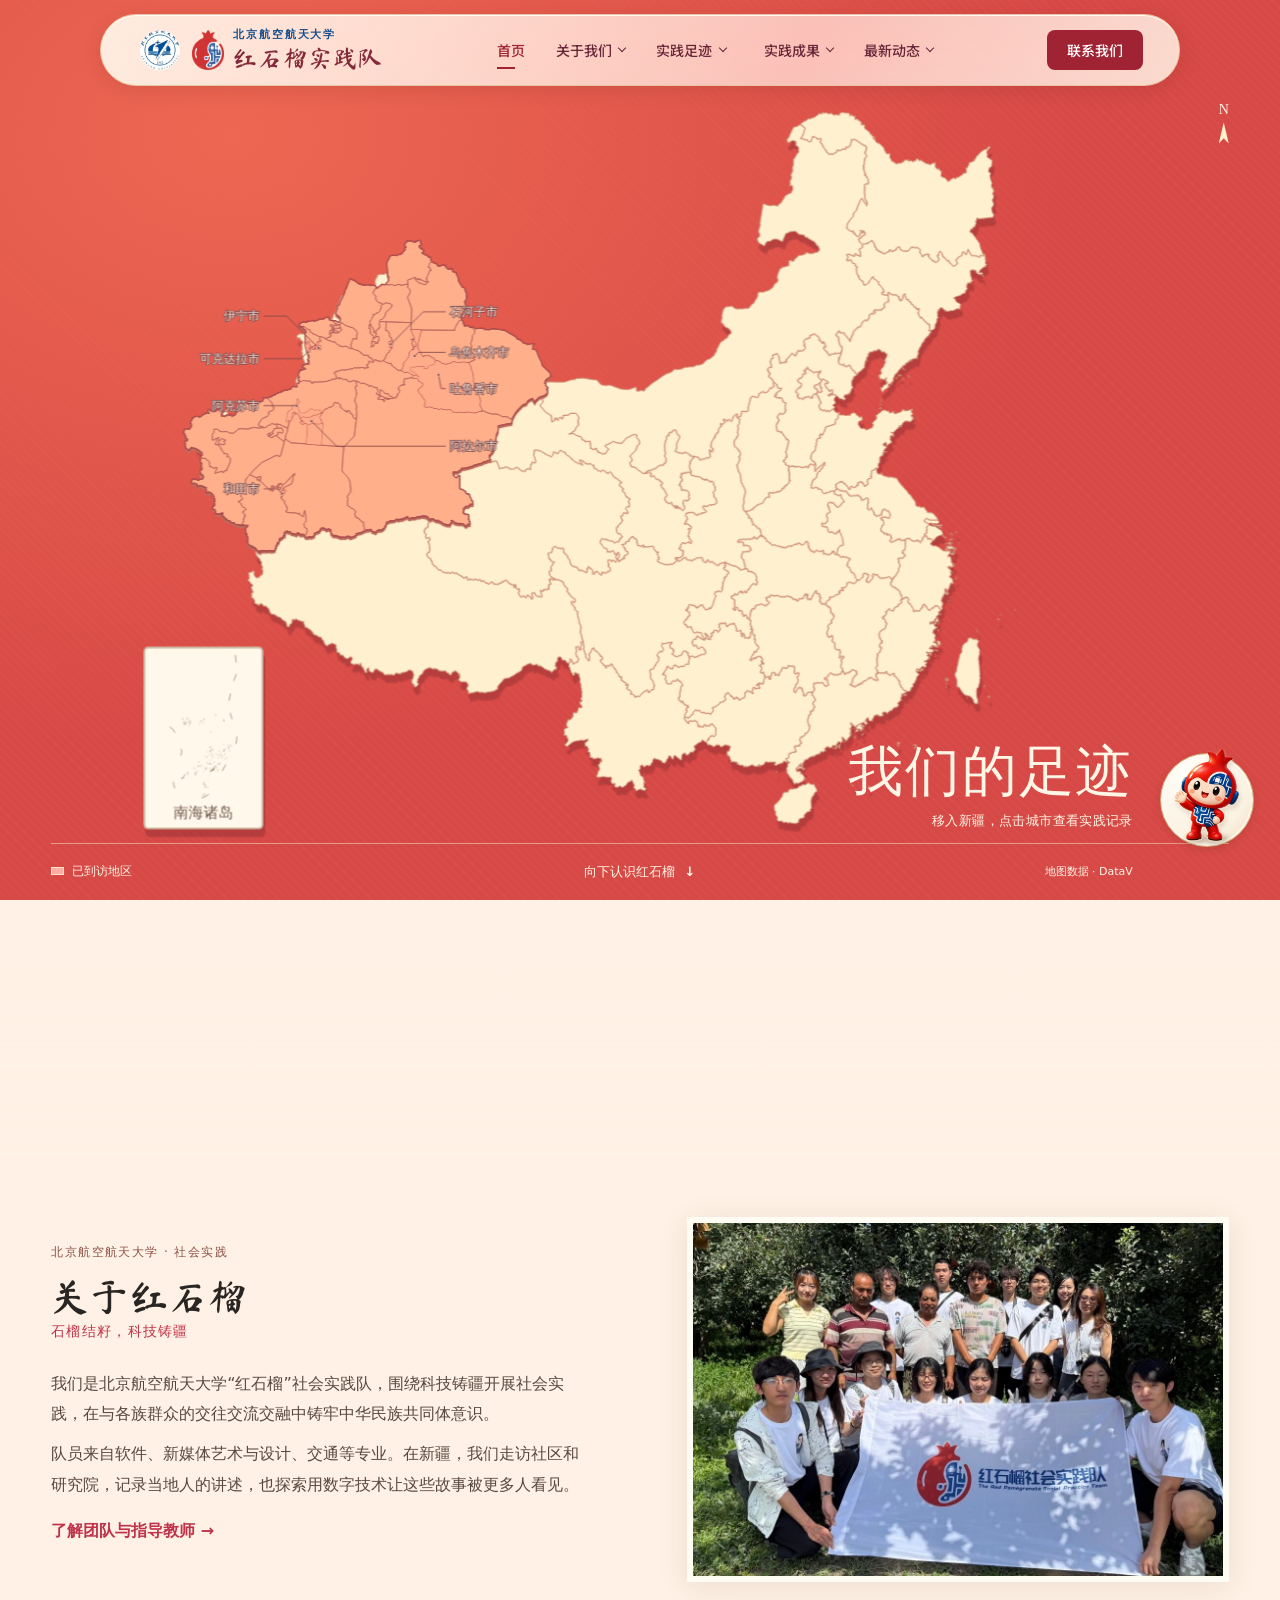
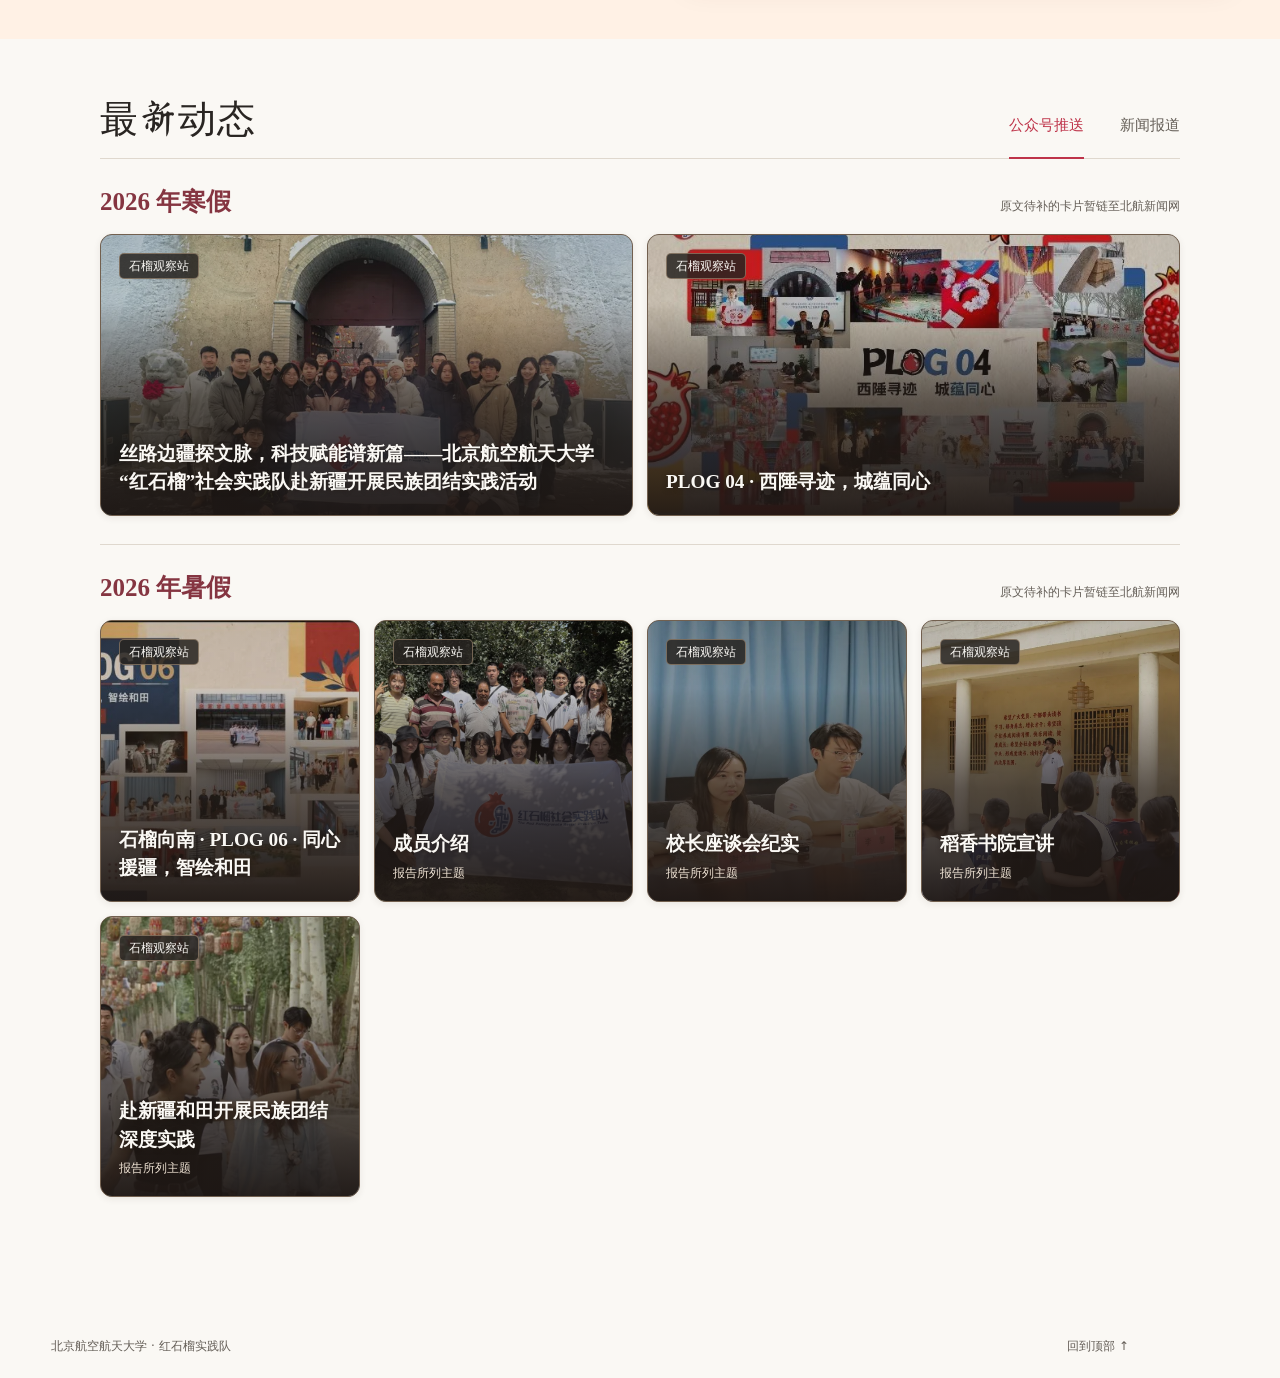
==== index.html @ ca6a1cd0 "Publish the public-facing Red Pomegranate website" ====
<!doctype html>
<html lang="zh-CN">
<meta charset="utf-8">
<meta name="viewport" content="width=device-width, initial-scale=1">
<meta name="theme-color" content="#c63a4b">
<title>红石榴实践队 · 北京航空航天大学</title>
<link rel="stylesheet" href="guide.css?v=wave">
<script defer src="guide-knowledge.js"></script><script defer src="guide.js?v=wave"></script>

<link rel="stylesheet" href="style.css?v=press-covers">
<link rel="stylesheet" href="map-styles.css?v=city-labels">
<link rel="stylesheet" href="navbar.css?v=trail-nav-2">
<noscript><style>
  .nav-toggle {display:none}
  @media(max-width:899px){.nav-inner #site-nav{display:flex;gap:10px;font-size:13px}}
</style></noscript>
<body id="top">
<a class="skip" href="#main">跳到正文</a>
<header class="site-header" data-home>
  <div class="nav-inner">
    <a class="nav-brand" href="#top" aria-label="北京航空航天大学红石榴实践队首页">
      <img class="school-emblem" src="assets/beihang-emblem.jpg" width="48" height="48" alt="北航校徽">
      <img class="team-emblem" src="assets/team-emblem.png" width="311" height="384" alt="红石榴实践队队徽">
      <span><small>北京航空航天大学</small><strong>红石榴实践队</strong></span>
    </a>
    <nav id="site-nav" aria-label="主导航"><a href="#top">首页</a> <a href="#about">关于我们</a> <a href="#news">最新动态</a></nav>
    <a class="nav-contact" href="contact.html">联系我们</a>
    <button class="nav-toggle" type="button" aria-label="打开导航菜单" aria-expanded="false" aria-controls="mobile-nav"><span aria-hidden="true"></span></button>
  </div>
  <dialog id="mobile-nav" aria-labelledby="mobile-nav-title">
    <div class="panel-head"><h2 id="mobile-nav-title">网站导航</h2><button type="button" class="nav-close" aria-label="关闭导航菜单">×</button></div>
    <div class="panel-content"></div>
  </dialog>
</header>
<main id="main">
<div id="footprints" class="atlas-story">
<section class="atlas" aria-labelledby="hero-title">
  <div class="background-waves" aria-hidden="true"></div>
  <div class="atlas-heading"><h1 id="hero-title">我们的足迹</h1><p class="map-hint"><span class="mouse-copy">移入新疆，点击城市查看实践记录</span><span class="touch-copy">轻点新疆，再选一座城市</span></p></div>
  <div class="compass" aria-hidden="true">N<i></i></div>
  <figure class="map-plate"><svg xmlns="http://www.w3.org/2000/svg" viewBox="154 10 480 391" id="china-atlas" role="group" aria-label="中国地图。新疆八处实践足迹：乌鲁木齐市、石河子市、吐鲁番市、伊犁州伊宁市、阿克苏市、阿拉尔市、和田市、可克达拉市。"><defs><linearGradient id="xinjiang-paper" x1="0%" y1="0%" x2="85%" y2="100%"><stop offset="0%" stop-color="#fff1d4" /><stop offset="46%" stop-color="#ffd8b1" /><stop offset="100%" stop-color="#efa586" /></linearGradient></defs><g id="map-surface"><g class="map-context"><path d="M512.88,154.57 513.24,154.68 513.48,154.45 513.28,154.20 513.55,153.65 513.55,153.65 513.83,153.71 513.86,153.45 513.67,153.35 513.02,153.40 512.58,153.67 512.46,153.87 512.14,153.89 511.55,153.74 510.88,153.87 510.82,153.81 510.14,154.14 509.75,154.08 509.38,153.81 509.28,153.53 508.55,153.04 508.28,153.02 507.78,152.72 507.39,152.61 507.40,152.42 506.96,152.08 506.98,151.54 506.84,151.33 506.51,151.27 506.29,151.39 506.43,151.70 506.38,152.20 506.11,152.09 505.79,152.29 505.79,152.29 505.33,152.42 505.35,152.71 505.71,153.18 505.12,153.27 504.82,152.96 504.63,153.16 504.66,153.42 505.64,154.05 505.96,154.44 505.90,154.55 504.89,154.75 504.90,154.93 504.60,154.93 504.34,154.70 504.27,155.22 504.17,155.29 504.04,155.80 504.07,156.14 503.85,156.16 503.69,156.58 503.13,157.22 502.98,157.32 502.84,157.10 502.34,157.08 502.23,157.35 501.83,157.53 501.85,157.83 501.60,157.90 501.43,158.14 501.39,158.54 501.74,158.55 501.80,159.06 502.70,159.72 503.10,159.66 503.54,160.31 503.71,160.46 503.28,160.89 503.20,161.42 503.09,161.42 503.14,161.85 502.82,161.87 502.52,161.70 502.46,162.04 502.46,162.04 501.40,162.60 501.39,162.85 500.98,163.17 500.76,163.61 500.57,163.77 500.63,164.15 500.49,164.27 500.56,164.61 501.00,164.65 501.41,164.93 501.37,165.02 501.37,165.02 501.49,165.16 501.50,165.56 501.95,165.67 501.90,165.91 501.58,166.10 501.38,166.01 501.38,166.01 501.12,166.21 501.18,166.55 501.55,166.56 501.77,167.26 501.73,167.48 501.73,167.48 502.08,167.50 502.16,167.93 502.30,167.66 502.68,167.87 503.00,167.68 503.00,167.68 503.21,167.46 503.54,167.77 503.54,167.77 503.56,167.85 503.56,167.85 503.72,167.91 503.72,167.91 503.75,167.97 503.75,167.97 503.77,168.00 503.77,168.00 503.80,168.06 503.80,168.07 503.80,168.06 503.80,168.06 503.80,168.07 503.80,168.06 503.82,168.06 503.82,168.06 503.93,168.07 503.93,168.07 503.93,168.07 503.93,168.07 504.10,168.28 504.51,168.23 504.51,168.23 504.59,168.08 504.59,168.08 504.59,167.88 504.87,167.75 504.87,167.75 505.12,167.30 505.12,167.30 505.04,167.13 505.04,167.13 505.49,167.44 505.55,167.05 505.73,167.20 505.93,167.03 506.04,167.17 506.50,167.01 506.75,167.02 506.86,166.83 507.19,166.67 507.57,166.84 507.87,167.44 508.26,167.46 508.58,167.72 508.75,167.68 508.75,167.68 509.32,167.65 509.44,167.51 509.29,167.24 509.05,167.30 508.85,166.87 509.21,166.97 509.12,166.82 509.40,166.65 509.31,166.49 509.57,166.43 509.57,165.95 510.00,165.57 510.00,165.57 510.26,165.71 510.58,165.58 511.04,165.59 511.05,165.59 511.04,165.59 511.05,165.59 511.06,165.56 511.06,165.56 510.87,165.37 511.15,165.27 511.53,165.42 511.63,165.18 511.77,164.59 512.15,164.38 512.12,164.28 512.01,164.31 511.88,163.95 512.08,163.83 511.89,163.54 512.19,163.29 511.78,162.69 511.74,162.85 511.40,162.82 510.88,162.47 510.68,162.52 510.51,161.96 510.27,161.81 510.26,161.11 510.56,161.09 510.58,160.84 510.87,160.86 511.28,160.61 511.44,160.71 512.06,160.66 512.17,160.31 512.52,160.06 512.52,160.06 512.80,160.09 512.91,159.92 513.25,159.90 513.26,159.77 513.33,159.61 513.33,159.61 513.50,159.36 513.50,159.36 513.50,159.36 513.66,159.40 513.82,159.03 514.12,158.95 514.15,158.55 514.15,158.55 514.15,158.55 514.15,158.55 514.23,158.37 514.17,157.96 513.88,158.02 513.57,157.48 513.34,157.66 513.04,157.25 513.04,157.25 512.71,156.87 512.58,156.91 512.51,156.42 512.65,156.11 512.09,155.64 512.45,155.42 512.27,155.18 512.37,154.93 512.88,154.57 512.88,154.57Z" style="--arrival:558ms" class="province" /><path d="M519.23,165.33 519.81,165.08 519.98,164.99 519.85,164.57 520.01,164.32 519.98,163.87 519.98,163.87 519.88,163.72 519.98,163.26 519.43,163.18 519.17,163.33 518.68,163.37 518.64,163.59 518.64,163.59 518.67,163.92 518.50,164.16 518.31,163.72 518.11,163.64 517.92,163.84 517.72,163.60 517.81,163.22 517.77,162.91 517.36,162.63 516.94,162.51 517.01,162.28 516.74,162.27 516.57,162.09 516.62,161.82 516.21,161.31 516.21,161.31 515.94,160.93 515.94,160.93 515.95,160.85 515.95,160.85 515.95,160.83 515.95,160.83 515.86,160.47 515.98,160.35 515.94,159.89 516.31,159.84 516.31,159.84 516.52,160.01 516.93,159.88 517.04,159.73 517.57,159.79 517.75,159.72 517.75,159.72 517.76,159.40 517.76,159.40 517.73,159.31 517.73,159.31 517.50,159.20 517.50,159.20 517.33,159.29 517.28,159.00 517.45,158.82 517.22,158.65 516.97,158.72 516.97,158.72 516.65,158.81 516.43,158.58 516.43,158.58 516.41,158.53 516.41,158.53 516.36,158.46 516.36,158.46 515.99,158.19 515.99,158.19 515.95,158.17 515.95,158.17 515.66,158.06 515.51,157.67 515.31,157.59 515.01,157.73 514.54,157.59 514.29,157.70 514.17,157.96 514.23,158.37 514.15,158.55 514.15,158.55 514.15,158.55 514.15,158.55 514.12,158.95 513.82,159.03 513.66,159.40 513.50,159.36 513.50,159.36 513.50,159.36 513.33,159.61 513.33,159.61 513.26,159.77 513.17,159.96 513.42,160.67 513.21,161.24 513.48,161.89 513.48,161.89 514.03,161.99 514.15,161.87 514.25,162.12 513.82,162.26 513.60,162.49 513.67,162.69 514.11,162.91 513.83,163.15 513.94,163.44 513.94,163.44 514.24,164.14 514.11,164.41 513.79,164.48 513.79,164.48 513.02,164.39 512.83,164.60 512.83,164.60 512.67,164.60 512.46,164.26 512.46,164.26 512.39,164.12 512.39,164.12 512.27,164.04 512.27,164.04 512.12,164.28 512.15,164.38 511.77,164.59 511.63,165.18 511.71,165.58 511.62,165.84 511.92,166.03 512.06,166.48 511.84,166.72 512.27,166.92 512.60,166.84 512.39,167.12 512.49,167.47 512.34,167.56 512.52,167.88 512.77,167.61 512.96,167.76 512.96,168.26 513.21,168.89 513.21,168.89 513.05,169.04 513.32,169.62 513.62,169.57 513.75,169.96 513.75,169.96 513.75,169.96 513.75,169.96 513.61,170.60 513.18,170.76 513.18,170.76 512.96,170.82 512.96,170.82 512.79,171.04 512.79,171.04 512.88,171.35 512.76,171.68 512.73,172.15 512.93,172.46 513.06,172.90 513.32,173.05 513.35,173.54 513.50,173.82 513.88,173.82 513.88,173.82 514.37,173.72 514.67,174.28 515.18,174.05 515.19,174.04 515.20,174.04 515.19,174.04 515.18,174.05 515.20,174.04 515.85,173.87 516.09,173.89 516.11,174.32 516.31,174.60 516.66,174.75 516.88,174.33 517.12,174.26 517.12,174.26 517.28,173.99 517.28,173.99 517.71,174.20 517.71,174.20 517.63,174.51 517.81,174.73 518.65,174.40 519.02,173.90 519.32,173.66 519.92,173.52 520.49,173.22 520.52,172.85 521.00,172.50 521.03,172.28 520.88,171.75 520.31,171.72 520.08,171.60 519.97,171.21 520.70,170.80 520.83,170.53 521.38,170.52 521.41,169.82 521.49,169.50 521.15,169.50 520.74,168.56 520.80,167.84 521.34,167.15 521.35,166.79 521.71,166.54 521.73,166.55 521.92,166.36 521.85,166.11 521.61,166.09 521.45,165.87 521.45,165.87 521.12,165.87 521.12,165.87 521.09,165.86 521.09,165.86 521.01,165.76 521.01,165.76 520.95,165.75 520.95,165.75 520.60,165.81 520.60,165.81 520.33,165.74 520.10,165.85 520.09,165.85 520.10,165.85 520.09,165.85 519.96,165.51 519.96,165.51 519.69,165.68 519.60,165.51 519.44,165.52 519.21,165.82 518.66,165.95 518.75,166.30 518.13,166.19 517.73,166.42 517.56,166.27 517.79,165.70 517.97,165.49 518.10,165.58 518.49,165.42 518.60,165.66 518.73,165.40 519.23,165.33ZM519.60,165.51 519.93,165.34 519.81,165.08 519.23,165.33 519.44,165.52 519.60,165.51Z" style="--arrival:534ms" class="province" /><path d="M513.55,153.65 513.28,154.20 513.48,154.45 513.24,154.68 512.88,154.57 512.88,154.57 512.37,154.93 512.27,155.18 512.45,155.42 512.09,155.64 512.65,156.11 512.51,156.42 512.58,156.91 512.71,156.87 513.04,157.25 513.04,157.25 513.34,157.66 513.57,157.48 513.88,158.02 514.17,157.96 514.29,157.70 514.54,157.59 515.01,157.73 515.31,157.59 515.51,157.67 515.66,158.06 515.95,158.17 515.95,158.17 515.99,158.19 515.99,158.19 516.36,158.46 516.36,158.46 516.41,158.53 516.41,158.53 516.43,158.58 516.43,158.58 516.65,158.81 516.97,158.72 516.97,158.72 517.22,158.65 517.45,158.82 517.28,159.00 517.33,159.29 517.50,159.20 517.50,159.20 517.73,159.31 517.73,159.31 517.76,159.40 517.76,159.40 517.75,159.72 517.75,159.72 517.57,159.79 517.04,159.73 516.93,159.88 516.52,160.01 516.31,159.84 516.31,159.84 515.94,159.89 515.98,160.35 515.86,160.47 515.95,160.83 515.95,160.83 515.95,160.85 515.95,160.85 515.94,160.93 515.94,160.93 516.21,161.31 516.21,161.31 516.62,161.82 516.57,162.09 516.74,162.27 517.01,162.28 516.94,162.51 517.36,162.63 517.77,162.91 517.81,163.22 517.72,163.60 517.92,163.84 518.11,163.64 518.31,163.72 518.50,164.16 518.67,163.92 518.64,163.59 518.64,163.59 518.68,163.37 519.17,163.33 519.43,163.18 519.98,163.26 519.88,163.72 519.98,163.87 519.98,163.87 520.01,164.32 519.85,164.57 519.98,164.99 519.81,165.08 519.93,165.34 519.60,165.51 519.69,165.68 519.96,165.51 519.96,165.51 520.09,165.85 520.10,165.85 520.09,165.85 520.10,165.85 520.33,165.74 520.60,165.81 520.60,165.81 520.95,165.75 520.95,165.75 521.01,165.76 521.01,165.76 521.09,165.86 521.09,165.86 521.12,165.87 521.12,165.87 521.45,165.87 521.45,165.87 521.61,166.09 521.85,166.11 521.92,166.36 521.73,166.55 521.72,166.73 522.01,166.52 522.10,166.62 522.50,166.70 522.91,167.08 523.27,167.57 523.66,167.95 524.43,167.99 524.75,167.83 524.97,168.24 525.99,168.61 526.34,168.49 526.64,167.75 526.31,167.55 525.77,166.73 526.13,166.44 525.99,166.24 526.34,165.85 527.32,165.81 527.70,165.64 527.94,165.31 528.27,165.34 528.38,165.09 528.58,164.95 528.30,165.45 528.31,165.67 528.56,165.55 528.82,165.04 529.09,164.71 529.12,164.44 529.46,164.01 529.53,163.57 529.82,162.83 530.39,162.43 530.58,161.87 530.50,161.61 529.97,161.11 529.97,158.58 530.52,157.57 530.99,157.48 530.78,157.20 530.78,156.69 531.06,156.37 531.31,156.35 531.41,156.10 531.70,156.04 531.97,155.76 532.38,155.53 532.53,155.17 532.76,155.35 532.96,155.24 532.75,155.01 532.65,154.91 532.65,154.91 532.61,154.57 532.29,154.49 532.29,154.49 532.10,154.64 532.10,154.64 532.06,154.60 532.06,154.60 531.88,154.29 531.55,154.13 531.63,153.78 531.30,153.11 531.13,153.29 530.67,152.96 530.46,153.11 530.46,153.11 530.43,152.69 529.85,152.20 529.65,151.82 529.54,151.00 529.03,150.66 529.10,150.40 528.93,150.19 528.52,150.26 528.39,150.52 528.02,150.56 527.14,150.93 526.76,150.90 526.43,150.73 526.40,150.37 526.01,150.43 525.92,150.55 525.70,150.27 525.84,149.72 525.67,149.64 525.38,150.01 524.96,150.15 524.68,149.94 524.57,150.03 524.12,149.81 523.96,149.57 523.55,149.62 523.57,149.39 523.34,149.37 522.99,149.06 523.11,148.75 522.99,147.58 523.07,147.46 523.53,147.44 523.53,147.44 523.67,147.31 523.65,146.89 523.18,146.91 522.97,146.61 523.09,146.29 523.64,146.25 523.87,145.88 523.77,145.53 524.07,145.36 524.34,144.64 524.13,144.44 524.38,144.37 524.35,144.14 524.53,143.71 524.36,143.40 524.18,143.52 524.15,143.79 523.91,143.74 523.37,143.91 522.53,144.04 522.28,143.98 521.91,144.28 521.46,143.97 521.36,143.66 520.90,144.02 520.78,144.37 520.24,144.25 519.91,144.38 519.16,144.51 518.40,144.99 518.23,145.25 517.92,145.01 517.89,144.57 517.67,144.17 517.45,144.00 517.00,143.91 517.19,143.42 516.99,143.05 516.24,142.81 516.02,142.29 515.61,142.14 515.48,141.79 515.26,141.63 515.17,141.12 515.35,140.74 515.78,140.69 515.96,141.00 516.28,140.91 516.38,140.12 516.33,139.84 515.66,139.42 515.90,139.25 515.81,138.76 515.60,138.61 515.19,138.56 515.49,138.37 515.49,138.12 515.25,137.91 514.99,137.89 514.83,138.06 514.95,138.27 514.84,138.58 514.28,138.69 514.43,138.18 513.95,138.06 513.84,137.90 513.82,137.39 513.23,137.27 512.75,137.09 512.67,136.89 513.10,136.44 513.13,136.24 512.64,135.88 512.64,135.47 512.36,135.21 511.22,134.55 511.02,134.30 510.47,133.96 510.42,133.69 510.25,133.68 509.84,134.11 509.56,134.26 509.04,134.19 508.59,134.32 508.58,134.45 508.16,134.44 507.93,134.69 508.00,134.97 507.78,135.45 507.78,135.45 507.93,135.39 508.09,135.85 507.95,135.99 507.55,136.12 507.55,136.12 507.08,136.03 507.08,136.03 506.51,136.33 506.51,136.33 506.13,136.43 505.81,136.36 505.76,136.59 505.76,136.59 505.33,136.79 505.33,136.79 505.30,136.87 505.30,136.87 505.31,137.03 505.31,137.03 505.23,137.14 505.23,137.14 505.12,137.16 505.12,137.16 505.09,137.16 505.09,137.16 504.93,137.34 504.93,137.34 504.89,137.40 504.89,137.40 504.80,137.49 504.80,137.49 504.74,137.60 504.74,137.60 504.75,137.60 504.75,137.60 504.66,137.93 504.92,138.58 505.26,139.21 505.25,139.62 504.42,139.75 504.80,140.12 504.97,140.06 505.43,140.61 505.56,141.36 505.07,141.93 504.72,141.96 504.66,142.32 504.25,142.47 504.09,142.71 503.77,142.73 503.48,142.89 503.05,142.52 502.85,142.56 502.72,142.91 502.30,143.06 502.34,142.63 501.98,142.44 501.56,142.69 501.56,142.99 501.12,143.49 501.17,143.98 501.10,144.24 500.59,144.38 500.56,144.71 500.78,144.92 500.64,145.27 500.17,145.33 499.93,145.24 499.93,145.23 499.93,145.24 499.93,145.23 499.76,144.95 499.35,144.58 498.90,143.95 498.49,144.25 498.33,144.18 498.23,144.48 497.74,145.05 497.47,145.15 497.33,145.60 496.82,145.98 496.53,146.46 496.32,146.58 495.98,147.01 495.43,147.33 495.29,147.58 495.66,147.81 495.62,148.09 495.93,148.35 495.48,148.58 495.26,148.32 495.10,148.43 495.12,148.80 494.77,148.99 494.63,148.70 493.88,148.66 493.63,148.96 493.31,148.90 492.23,149.33 492.39,148.92 492.29,148.32 492.06,147.62 491.75,147.21 492.10,147.00 492.17,146.76 491.99,146.54 491.71,145.67 491.47,145.15 491.08,144.84 490.98,144.41 490.62,144.06 490.37,144.02 490.38,144.22 490.17,144.43 489.59,144.53 489.42,144.69 488.74,144.62 488.44,144.92 488.49,145.37 488.34,145.43 488.34,145.84 488.77,146.19 488.60,146.55 488.20,146.75 487.70,146.76 487.70,147.04 487.42,147.78 487.01,148.65 487.20,148.96 487.18,149.15 487.50,149.49 487.38,149.67 487.85,150.20 487.63,150.33 487.68,150.68 487.91,151.34 486.92,151.33 486.44,151.53 486.10,151.87 485.99,152.13 485.83,152.13 485.81,152.48 485.57,152.79 485.56,152.98 486.15,153.05 486.17,153.75 486.00,153.89 486.17,154.08 486.46,154.13 486.71,154.52 486.79,154.18 487.06,154.52 487.01,154.95 486.80,155.22 486.51,155.28 486.34,155.92 485.96,156.20 486.38,156.40 487.35,157.06 487.62,157.47 488.11,157.49 488.01,157.59 488.23,158.06 488.39,158.13 488.25,158.45 488.60,158.79 488.76,158.67 488.82,158.94 489.13,159.22 489.39,159.40 489.65,159.78 490.19,160.32 490.57,160.40 490.60,160.79 490.75,160.77 490.81,161.36 490.75,161.59 491.07,161.87 491.01,162.04 491.33,162.51 491.86,162.48 491.95,162.58 492.26,162.29 492.63,162.45 492.99,162.38 492.96,162.84 492.74,163.26 492.33,163.60 492.00,163.64 491.54,163.96 491.25,163.97 491.20,164.38 490.81,164.55 490.52,164.79 490.20,164.68 490.08,164.98 490.08,164.98 490.46,165.61 490.42,165.92 490.15,166.14 489.83,165.72 489.60,165.69 489.57,166.53 489.26,166.79 490.21,166.87 490.26,167.14 490.51,167.53 490.64,167.43 491.49,167.48 491.72,167.20 491.89,167.36 491.74,167.55 491.89,167.76 492.38,167.54 492.41,167.67 493.19,167.38 493.36,167.69 493.28,167.87 493.58,168.25 493.57,168.40 493.82,169.49 494.09,169.83 494.58,169.76 494.83,170.16 495.21,169.97 495.16,170.91 494.95,171.06 495.01,171.45 494.90,171.87 495.06,172.59 494.85,172.87 495.02,173.34 494.90,173.55 495.41,173.70 495.28,174.18 494.86,174.25 494.76,174.73 494.90,174.97 494.80,175.34 494.11,175.53 493.63,175.91 493.43,175.83 493.09,176.01 492.80,175.65 492.80,175.65 492.66,175.67 492.45,175.28 492.15,175.49 492.13,175.79 491.87,175.80 491.73,176.23 491.48,176.24 490.99,177.19 490.77,177.27 490.77,177.55 491.01,178.28 491.22,178.49 491.75,178.70 491.68,179.06 491.80,179.43 491.51,179.45 491.44,180.03 491.02,180.10 491.03,180.74 490.37,180.96 490.44,181.57 490.20,181.93 490.24,182.61 490.60,182.87 490.36,183.37 490.35,183.74 490.68,184.08 490.76,184.83 491.04,185.11 491.28,185.16 491.60,185.03 491.93,185.23 492.16,185.09 492.32,185.46 492.93,185.44 493.18,185.32 493.15,185.86 493.79,186.36 493.92,187.01 494.15,187.02 494.57,187.57 494.78,187.69 495.13,188.55 495.37,188.53 495.78,188.97 495.50,189.37 495.53,189.61 496.06,189.33 496.58,189.44 496.72,189.65 496.67,190.25 496.77,190.53 496.38,191.65 496.38,192.38 496.12,192.67 496.16,193.17 495.81,193.73 495.86,194.47 495.66,194.77 495.62,195.28 495.21,195.55 495.32,196.00 495.28,196.34 495.55,196.44 495.52,196.90 495.75,197.15 495.59,197.52 495.98,198.08 495.93,198.51 495.60,198.55 495.55,198.35 495.27,198.38 495.18,198.68 495.38,199.33 494.84,199.85 494.46,199.95 494.40,200.17 494.10,200.16 493.91,200.55 494.24,200.50 494.13,201.05 494.25,201.23 494.73,201.24 494.76,201.54 495.01,201.57 495.25,201.91 495.08,202.16 495.12,202.51 495.45,202.78 495.85,202.79 496.18,202.98 496.48,202.93 496.80,203.49 496.98,203.41 497.51,203.64 497.85,203.59 497.75,203.42 497.99,203.29 498.31,203.63 498.61,203.14 498.85,203.46 498.97,203.26 499.40,203.21 499.36,203.49 499.73,203.76 500.08,203.56 500.48,203.62 500.48,203.82 500.48,203.82 500.74,203.76 500.73,203.47 501.02,203.63 501.11,203.47 501.48,203.57 501.81,203.39 501.96,203.61 502.37,203.57 502.49,203.74 502.89,203.73 503.05,203.90 503.47,203.86 503.96,204.05 504.04,204.28 504.39,203.99 505.00,203.80 505.07,203.62 505.44,203.86 506.10,203.66 506.06,203.49 506.49,203.42 506.73,203.90 506.73,204.29 507.33,203.95 507.59,203.43 507.48,202.94 507.55,202.75 507.89,202.72 507.95,202.31 508.45,202.35 508.54,202.15 508.54,202.15 508.55,202.16 508.55,202.16 508.55,202.16 508.55,202.16 508.90,202.26 509.33,202.72 509.53,202.77 509.71,203.14 510.10,202.92 510.11,202.61 510.61,202.23 510.68,202.02 510.88,202.19 510.55,201.22 510.46,201.13 510.46,201.13 510.38,200.97 509.99,200.90 509.96,200.60 509.56,200.84 509.49,200.50 509.12,200.01 508.76,199.94 508.80,199.50 508.59,199.49 508.35,199.16 508.66,198.52 508.65,197.70 508.74,197.74 508.99,196.98 509.19,196.77 509.26,196.14 509.59,196.01 510.69,195.25 510.71,194.45 511.01,194.17 511.13,193.43 510.92,193.23 511.34,192.40 511.45,191.82 511.28,191.46 511.46,191.13 511.37,190.84 511.73,190.39 511.52,189.42 511.83,189.09 512.26,188.83 512.43,188.84 512.86,188.55 513.09,188.69 513.43,188.64 513.69,188.12 513.18,188.00 513.25,187.77 513.03,187.50 513.12,187.36 513.12,187.36 513.45,187.52 513.51,187.32 513.32,186.94 513.36,186.61 513.60,186.26 513.88,186.35 514.09,186.76 514.10,186.75 514.09,186.76 514.10,186.75 514.63,187.13 514.66,186.81 514.87,186.55 515.33,185.48 515.51,185.28 515.78,184.55 515.79,184.10 516.09,183.85 516.24,183.53 516.17,183.31 516.41,182.65 516.69,182.71 517.28,182.44 518.12,182.35 518.43,182.08 519.03,182.02 519.27,181.84 519.94,181.76 520.25,181.44 520.90,181.44 521.15,181.26 521.30,180.57 521.46,180.22 521.42,179.74 521.51,179.11 521.51,179.11 521.66,178.80 522.52,178.50 522.70,177.93 522.86,177.78 522.76,177.56 522.86,177.29 522.87,176.78 523.09,176.43 523.31,175.87 523.58,175.32 523.56,175.00 523.38,174.93 522.76,175.32 522.25,175.41 521.73,175.01 521.60,174.70 521.20,174.61 520.81,174.18 521.08,173.98 520.71,174.03 520.49,173.22 519.92,173.52 519.32,173.66 519.02,173.90 518.65,174.40 517.81,174.73 517.63,174.51 517.71,174.20 517.71,174.20 517.28,173.99 517.28,173.99 517.12,174.26 517.12,174.26 516.88,174.33 516.66,174.75 516.31,174.60 516.11,174.32 516.09,173.89 515.85,173.87 515.20,174.04 515.18,174.05 515.19,174.04 515.20,174.04 515.19,174.04 515.18,174.05 514.67,174.28 514.37,173.72 513.88,173.82 513.88,173.82 513.50,173.82 513.35,173.54 513.32,173.05 513.06,172.90 512.93,172.46 512.73,172.15 512.76,171.68 512.88,171.35 512.79,171.04 512.79,171.04 512.96,170.82 512.96,170.82 513.18,170.76 513.18,170.76 513.61,170.60 513.75,169.96 513.75,169.96 513.75,169.96 513.75,169.96 513.62,169.57 513.32,169.62 513.05,169.04 513.21,168.89 513.21,168.89 512.96,168.26 512.96,167.76 512.77,167.61 512.52,167.88 512.34,167.56 512.49,167.47 512.39,167.12 512.60,166.84 512.27,166.92 511.84,166.72 512.06,166.48 511.92,166.03 511.62,165.84 511.71,165.58 511.63,165.18 511.53,165.42 511.15,165.27 510.87,165.37 511.06,165.56 511.06,165.56 511.05,165.59 511.04,165.59 511.05,165.59 511.04,165.59 510.58,165.58 510.26,165.71 510.00,165.57 510.00,165.57 509.57,165.95 509.57,166.43 509.31,166.49 509.40,166.65 509.12,166.82 509.21,166.97 508.85,166.87 509.05,167.30 509.29,167.24 509.44,167.51 509.32,167.65 508.75,167.68 508.75,167.68 508.58,167.72 508.26,167.46 507.87,167.44 507.57,166.84 507.19,166.67 506.86,166.83 506.75,167.02 506.50,167.01 506.04,167.17 505.93,167.03 505.73,167.20 505.55,167.05 505.49,167.44 505.04,167.13 505.04,167.13 505.12,167.30 505.12,167.30 504.87,167.75 504.87,167.75 504.59,167.88 504.59,168.08 504.59,168.08 504.51,168.23 504.51,168.23 504.10,168.28 503.93,168.07 503.93,168.07 503.93,168.07 503.93,168.07 503.82,168.06 503.82,168.06 503.80,168.06 503.80,168.07 503.80,168.06 503.80,168.06 503.80,168.07 503.80,168.06 503.77,168.00 503.77,168.00 503.75,167.97 503.75,167.97 503.72,167.91 503.72,167.91 503.56,167.85 503.56,167.85 503.54,167.77 503.54,167.77 503.21,167.46 503.00,167.68 503.00,167.68 502.68,167.87 502.30,167.66 502.16,167.93 502.08,167.50 501.73,167.48 501.73,167.48 501.77,167.26 501.55,166.56 501.18,166.55 501.12,166.21 501.38,166.01 501.38,166.01 501.58,166.10 501.90,165.91 501.95,165.67 501.50,165.56 501.49,165.16 501.37,165.02 501.37,165.02 501.41,164.93 501.00,164.65 500.56,164.61 500.49,164.27 500.63,164.15 500.57,163.77 500.76,163.61 500.98,163.17 501.39,162.85 501.40,162.60 502.46,162.04 502.46,162.04 502.52,161.70 502.82,161.87 503.14,161.85 503.09,161.42 503.20,161.42 503.28,160.89 503.71,160.46 503.54,160.31 503.10,159.66 502.70,159.72 501.80,159.06 501.74,158.55 501.39,158.54 501.43,158.14 501.60,157.90 501.85,157.83 501.83,157.53 502.23,157.35 502.34,157.08 502.84,157.10 502.98,157.32 503.13,157.22 503.69,156.58 503.85,156.16 504.07,156.14 504.04,155.80 504.17,155.29 504.27,155.22 504.34,154.70 504.60,154.93 504.90,154.93 504.89,154.75 505.90,154.55 505.96,154.44 505.64,154.05 504.66,153.42 504.63,153.16 504.82,152.96 505.12,153.27 505.71,153.18 505.35,152.71 505.33,152.42 505.79,152.29 505.79,152.29 506.11,152.09 506.38,152.20 506.43,151.70 506.29,151.39 506.51,151.27 506.84,151.33 506.98,151.54 506.96,152.08 507.40,152.42 507.39,152.61 507.78,152.72 508.28,153.02 508.55,153.04 509.28,153.53 509.38,153.81 509.75,154.08 510.14,154.14 510.82,153.81 510.88,153.87 511.55,153.74 512.14,153.89 512.46,153.87 512.58,153.67 513.02,153.40 513.67,153.35 513.86,153.45 513.83,153.71 513.55,153.65 513.55,153.65ZM513.26,159.77 513.25,159.90 512.91,159.92 512.80,160.09 512.52,160.06 512.52,160.06 512.17,160.31 512.06,160.66 511.44,160.71 511.28,160.61 510.87,160.86 510.58,160.84 510.56,161.09 510.26,161.11 510.27,161.81 510.51,161.96 510.68,162.52 510.88,162.47 511.40,162.82 511.74,162.85 511.78,162.69 512.19,163.29 511.89,163.54 512.08,163.83 511.88,163.95 512.01,164.31 512.12,164.28 512.27,164.04 512.27,164.04 512.39,164.12 512.39,164.12 512.46,164.26 512.46,164.26 512.67,164.60 512.83,164.60 512.83,164.60 513.02,164.39 513.79,164.48 513.79,164.48 514.11,164.41 514.24,164.14 513.94,163.44 513.94,163.44 513.83,163.15 514.11,162.91 513.67,162.69 513.60,162.49 513.82,162.26 514.25,162.12 514.15,161.87 514.03,161.99 513.48,161.89 513.48,161.89 513.21,161.24 513.42,160.67 513.17,159.96 513.26,159.77ZM519.44,165.52 519.23,165.33 518.73,165.40 518.60,165.66 518.49,165.42 518.10,165.58 517.97,165.49 517.79,165.70 517.56,166.27 517.73,166.42 518.13,166.19 518.75,166.30 518.66,165.95 519.21,165.82 519.44,165.52ZM528.09,165.48 527.83,165.93 528.13,165.94 528.09,165.48Z" style="--arrival:615ms" class="province" /><path d="M474.46,227.05 474.85,227.10 475.31,226.77 475.73,226.97 476.30,226.60 477.09,226.46 477.30,225.92 477.65,225.87 477.98,226.15 478.39,225.77 478.49,225.49 478.49,224.85 478.99,224.99 479.39,224.54 480.01,224.24 480.14,223.68 480.85,223.72 480.96,223.38 481.28,223.44 481.65,223.10 482.04,223.19 482.38,222.87 482.90,222.84 483.18,222.54 483.41,222.59 483.50,222.17 483.67,221.99 483.80,221.50 484.05,221.32 483.84,221.02 484.40,220.68 484.86,220.28 484.82,219.98 485.74,219.55 486.13,219.63 486.45,219.55 486.66,219.74 486.82,219.60 486.68,219.18 486.64,218.61 486.33,218.26 486.58,217.93 486.29,217.36 486.94,217.31 487.60,217.35 487.84,217.49 488.29,217.21 488.23,217.55 488.86,217.41 489.00,217.18 490.01,217.16 490.97,216.86 490.81,216.50 491.67,216.90 492.07,216.79 492.34,216.20 492.87,216.23 493.21,215.95 493.18,215.73 493.59,215.51 493.44,215.08 493.47,214.84 494.04,214.79 494.56,214.90 494.69,214.67 494.67,214.02 494.84,214.02 494.78,213.62 495.20,213.51 495.73,213.62 495.66,213.07 495.97,213.13 496.22,212.66 496.59,212.57 497.00,212.21 497.02,211.77 497.25,211.20 497.08,210.87 497.38,211.05 497.75,210.97 497.62,210.55 497.35,210.44 497.20,210.00 497.19,209.36 496.97,209.20 497.53,208.86 497.27,208.58 497.25,207.93 497.05,207.32 497.31,207.35 497.33,206.91 497.05,206.89 497.19,206.63 496.94,206.07 496.79,206.00 497.22,205.85 497.12,205.67 496.64,205.52 496.98,205.36 496.77,205.04 496.93,204.52 496.80,204.12 496.93,203.86 496.80,203.49 496.48,202.93 496.18,202.98 495.85,202.79 495.45,202.78 495.12,202.51 495.08,202.16 495.25,201.91 495.01,201.57 494.76,201.54 494.73,201.24 494.25,201.23 494.13,201.05 494.24,200.50 493.91,200.55 494.10,200.16 494.40,200.17 494.46,199.95 494.84,199.85 495.38,199.33 495.18,198.68 495.27,198.38 495.55,198.35 495.60,198.55 495.93,198.51 495.98,198.08 495.59,197.52 495.75,197.15 495.52,196.90 495.55,196.44 495.28,196.34 495.32,196.00 495.21,195.55 495.62,195.28 495.66,194.77 495.86,194.47 495.81,193.73 496.16,193.17 496.12,192.67 496.38,192.38 496.38,191.65 496.77,190.53 496.67,190.25 496.72,189.65 496.58,189.44 496.06,189.33 495.53,189.61 495.50,189.37 495.78,188.97 495.37,188.53 495.13,188.55 494.78,187.69 494.57,187.57 494.15,187.02 493.92,187.01 493.79,186.36 493.15,185.86 493.18,185.32 492.93,185.44 492.32,185.46 492.16,185.09 491.93,185.23 491.60,185.03 491.28,185.16 491.04,185.11 490.76,184.83 490.68,184.08 490.35,183.74 490.36,183.37 490.60,182.87 490.24,182.61 490.20,181.93 490.44,181.57 490.37,180.96 491.03,180.74 491.02,180.10 491.44,180.03 491.51,179.45 491.80,179.43 491.68,179.06 491.75,178.70 491.22,178.49 491.01,178.28 490.77,177.55 490.77,177.27 490.99,177.19 491.48,176.24 491.73,176.23 491.87,175.80 492.13,175.79 492.15,175.49 492.45,175.28 492.66,175.67 492.80,175.65 492.80,175.65 493.09,176.01 493.43,175.83 493.63,175.91 494.11,175.53 494.80,175.34 494.90,174.97 494.76,174.73 494.86,174.25 495.28,174.18 495.41,173.70 494.90,173.55 495.02,173.34 494.85,172.87 495.06,172.59 494.90,171.87 495.01,171.45 494.95,171.06 495.16,170.91 495.21,169.97 494.83,170.16 494.58,169.76 494.09,169.83 493.82,169.49 493.57,168.40 493.58,168.25 493.28,167.87 493.36,167.69 493.19,167.38 492.41,167.67 492.38,167.54 491.89,167.76 491.74,167.55 491.89,167.36 491.72,167.20 491.49,167.48 490.64,167.43 490.51,167.53 490.26,167.14 490.21,166.87 489.26,166.79 489.57,166.53 489.60,165.69 489.83,165.72 490.15,166.14 490.42,165.92 490.46,165.61 490.08,164.98 490.08,164.98 490.20,164.68 490.52,164.79 490.81,164.55 491.20,164.38 491.25,163.97 491.54,163.96 492.00,163.64 492.33,163.60 492.74,163.26 492.96,162.84 492.99,162.38 492.63,162.45 492.26,162.29 491.95,162.58 491.86,162.48 491.33,162.51 491.01,162.04 491.07,161.87 490.75,161.59 490.81,161.36 490.75,160.77 490.60,160.79 490.57,160.40 490.19,160.32 489.65,159.78 489.39,159.40 489.13,159.22 488.79,159.38 488.69,159.64 488.82,159.90 488.77,160.66 489.11,160.92 489.20,161.19 489.11,161.42 488.78,161.64 488.32,161.76 488.01,162.35 487.73,162.48 487.18,162.01 487.06,162.50 486.58,162.89 485.88,164.11 485.47,164.35 484.68,164.70 484.16,164.82 483.70,164.21 483.46,164.01 482.31,164.68 481.96,164.83 481.06,165.46 480.98,166.76 480.31,167.34 480.05,167.28 479.31,166.85 478.36,166.72 477.88,166.50 477.61,166.62 477.19,167.11 476.90,167.19 476.93,167.66 476.53,168.18 476.61,168.55 476.36,169.12 476.40,169.35 476.18,169.76 476.18,170.02 475.94,170.94 475.76,171.33 475.68,171.97 475.43,172.35 475.59,173.40 475.39,173.71 475.58,174.13 475.18,174.40 474.88,174.32 474.51,174.73 474.02,174.66 473.47,174.41 473.23,174.55 472.43,174.42 472.22,174.48 471.88,174.78 472.07,175.08 471.94,175.22 471.93,175.83 472.06,176.12 471.69,176.51 471.69,177.00 471.55,177.15 470.31,177.39 470.13,177.59 470.09,178.04 470.35,178.02 470.37,178.27 470.58,178.09 470.58,178.34 470.80,178.52 471.14,178.48 470.98,178.99 471.06,179.11 470.84,180.11 470.95,180.27 470.83,180.66 470.84,181.04 470.58,181.45 470.18,181.64 469.93,181.93 469.86,182.24 470.16,182.57 470.30,182.98 470.19,183.24 470.34,183.42 470.20,184.41 469.94,185.01 470.01,185.31 469.84,185.84 470.06,186.21 470.24,186.23 470.27,186.86 470.02,187.03 470.17,187.59 469.94,187.78 469.58,187.71 469.46,187.87 469.39,188.67 469.07,188.87 468.86,189.38 468.41,189.48 468.25,189.63 468.33,190.47 468.05,190.57 467.95,190.80 468.16,191.39 468.09,191.75 468.32,192.59 468.52,192.79 468.55,193.15 469.16,193.37 470.10,194.55 470.57,194.66 470.75,194.98 470.51,195.11 470.48,195.36 471.06,195.50 471.26,195.77 471.06,195.93 471.22,196.37 471.47,196.69 471.33,196.93 471.38,197.59 471.28,197.88 470.58,198.17 470.60,198.82 470.72,198.93 471.15,198.95 471.09,199.30 471.24,199.58 471.04,199.68 471.01,199.95 470.69,200.75 470.36,201.33 470.42,201.56 470.17,201.91 469.99,202.39 469.69,202.63 469.80,202.81 469.43,202.74 469.47,202.94 469.87,203.26 469.90,204.00 469.67,204.16 470.10,204.35 470.03,204.68 470.17,204.72 470.14,205.17 470.52,205.49 470.57,206.03 470.27,205.97 470.25,206.19 470.54,206.33 470.77,206.66 471.24,206.97 471.23,207.24 471.49,207.90 471.32,208.31 471.50,208.51 471.56,208.88 471.48,209.59 471.64,209.78 471.76,210.36 471.67,210.61 471.73,211.25 472.08,212.11 472.35,212.48 472.44,212.88 472.68,213.07 472.62,213.33 472.79,213.60 472.83,214.00 473.13,213.96 473.22,214.35 473.47,214.69 473.72,215.68 474.12,216.32 474.02,216.65 473.99,217.32 473.76,217.66 473.54,218.73 473.50,219.64 473.07,220.53 473.19,220.93 473.10,221.08 473.31,221.71 473.16,223.09 472.82,223.80 472.70,224.49 473.02,225.38 473.12,226.02 473.08,226.38 473.53,226.94 473.78,227.09 474.46,227.05Z" style="--arrival:674ms" class="province" /><path d="M362.02,158.22 363.72,161.55 364.83,163.65 366.15,166.18 367.84,169.43 366.26,171.39 366.41,171.75 368.66,174.37 369.23,175.05 370.58,175.92 370.90,176.04 371.43,176.49 372.07,176.65 372.45,180.21 374.48,178.92 373.99,178.25 374.70,177.92 374.93,178.73 375.20,179.06 375.52,179.22 375.85,179.52 375.84,178.98 375.68,178.53 377.06,177.61 377.56,178.48 378.03,178.61 378.17,178.20 378.49,177.84 378.40,176.71 381.33,176.55 382.05,175.60 384.40,175.60 384.93,175.56 385.34,175.86 386.37,177.28 386.48,177.37 386.62,178.37 386.15,179.21 386.43,181.89 385.29,182.81 384.95,183.35 384.83,184.26 384.23,184.84 383.56,184.97 383.31,185.35 382.03,186.30 381.72,186.41 381.46,186.29 381.33,186.43 381.56,186.52 383.08,186.24 384.24,186.41 384.94,187.11 385.37,187.23 386.00,187.30 386.72,187.79 387.66,187.87 388.23,188.61 388.17,188.98 388.43,189.60 389.34,189.75 389.78,189.74 389.85,190.57 390.69,190.61 391.43,190.36 392.45,190.24 392.69,192.33 392.96,193.26 392.72,193.61 392.83,194.11 393.16,194.31 393.33,194.01 393.81,194.21 393.94,194.80 395.04,194.39 395.84,193.83 395.70,194.64 396.03,194.97 396.13,195.44 396.85,195.50 396.93,195.75 396.69,195.98 396.90,196.22 397.54,196.28 398.75,196.66 399.12,197.22 399.62,196.79 400.46,197.01 401.11,196.17 401.54,195.34 402.46,194.38 402.21,194.27 401.42,193.53 401.18,193.41 400.37,192.59 400.87,192.30 401.68,192.04 401.96,191.86 403.62,191.17 404.16,190.65 404.88,190.32 405.93,190.93 406.23,191.01 408.33,191.27 409.30,191.36 410.13,190.29 410.51,190.00 410.99,189.44 411.54,188.66 412.15,188.36 413.37,187.84 414.32,187.26 415.21,186.81 415.99,186.75 417.06,186.98 417.03,187.69 416.92,188.27 418.06,189.52 418.44,190.27 418.38,190.70 418.50,191.24 418.38,191.71 417.48,192.35 417.28,192.75 416.42,195.10 413.36,198.00 413.81,198.47 414.24,199.16 414.62,200.40 413.43,201.26 413.46,201.79 414.05,203.54 415.84,203.94 416.30,204.08 417.70,205.24 418.03,205.64 418.55,205.89 419.89,206.82 420.71,207.31 421.12,207.19 421.48,206.97 421.73,206.73 422.36,206.47 422.38,205.98 422.49,205.92 423.95,205.63 425.33,205.25 425.77,204.90 427.00,204.57 427.56,203.93 428.11,203.60 428.35,203.36 429.03,203.00 429.70,202.81 430.21,202.89 431.22,202.68 431.32,202.43 431.28,201.86 431.71,201.85 432.31,201.47 432.54,200.78 432.38,200.00 432.59,199.30 432.00,198.56 431.84,198.20 431.79,197.53 431.95,197.16 432.22,196.90 432.31,196.31 431.86,195.65 431.93,195.43 431.80,194.98 431.96,194.84 431.80,194.53 431.91,193.90 431.79,193.56 431.89,193.30 431.65,192.83 431.88,192.23 431.78,192.03 431.91,191.79 431.84,191.25 432.36,190.48 432.11,189.98 432.42,189.47 432.70,189.27 432.83,188.85 432.73,188.66 432.77,188.05 433.03,187.30 433.20,187.16 433.41,187.34 433.87,187.39 434.10,187.19 434.14,186.96 433.87,186.03 434.74,185.57 435.60,185.63 435.64,185.25 435.85,185.07 436.11,184.47 436.45,184.60 436.75,184.55 437.22,184.22 437.47,184.28 437.75,184.79 437.81,185.20 437.76,185.59 437.84,185.85 438.10,186.02 438.51,186.85 438.69,186.99 439.13,187.07 439.42,187.24 439.50,187.53 439.52,188.41 438.80,189.51 438.35,190.61 438.04,190.97 437.89,192.22 438.00,193.56 437.77,194.44 436.99,195.30 437.65,195.77 438.25,195.99 438.46,195.99 439.16,196.20 439.52,196.41 440.15,196.46 440.83,196.59 441.37,196.62 441.69,196.55 441.81,196.36 442.19,196.34 442.29,196.04 442.70,196.05 443.16,196.41 443.90,196.54 444.50,197.17 444.90,197.31 444.76,197.83 445.07,197.92 445.38,197.75 446.00,198.17 446.74,198.34 446.96,198.05 447.40,198.38 448.28,198.43 448.64,198.59 449.43,198.66 449.61,199.17 449.94,199.52 449.89,199.81 450.02,199.99 450.24,199.92 450.91,200.11 451.34,199.86 451.39,199.67 451.69,199.51 452.07,199.53 452.16,199.69 453.08,199.43 453.50,199.04 453.84,198.85 454.65,199.10 455.17,198.82 455.30,198.64 455.74,198.56 455.82,198.37 455.64,197.73 455.72,197.52 455.48,196.63 455.41,196.01 455.53,195.41 455.19,194.86 455.44,194.79 455.91,195.08 456.06,195.42 456.48,195.92 456.77,195.77 456.77,195.43 457.03,195.30 457.08,194.77 457.32,194.71 457.11,194.42 457.18,194.02 456.26,193.54 455.96,193.05 456.17,192.61 456.02,192.44 456.19,191.42 456.47,191.09 456.40,190.60 456.87,190.02 457.15,189.57 457.24,189.19 457.71,188.37 458.18,188.54 458.39,188.18 458.04,187.91 458.03,187.48 458.48,187.19 458.66,186.51 459.07,185.90 459.41,186.12 459.88,185.52 460.09,184.71 460.11,184.28 459.93,184.18 460.31,183.72 460.51,183.27 460.71,183.05 461.05,182.48 461.38,182.61 461.61,182.53 461.33,182.23 461.73,181.62 460.96,181.23 461.13,180.90 461.70,181.41 462.28,181.25 462.73,180.81 463.48,180.33 463.07,179.64 462.84,179.35 462.64,179.34 462.47,178.95 462.63,178.69 463.37,178.86 463.51,179.00 464.67,179.77 464.94,179.39 464.89,178.99 465.29,179.12 465.56,178.83 465.89,179.09 466.01,179.39 466.31,179.72 466.57,179.83 467.12,179.64 467.27,179.26 467.23,178.83 467.48,178.37 467.90,177.17 468.03,176.98 468.52,176.77 468.88,176.35 469.49,176.14 469.70,175.81 469.87,175.96 469.91,176.35 469.66,176.75 469.71,177.00 469.42,177.33 469.56,177.79 469.81,177.72 469.79,178.00 470.09,178.04 470.13,177.59 470.31,177.39 471.55,177.15 471.69,177.00 471.69,176.51 472.06,176.12 471.93,175.83 471.94,175.22 472.07,175.08 471.88,174.78 472.22,174.48 472.43,174.42 473.23,174.55 473.47,174.41 474.02,174.66 474.51,174.73 474.88,174.32 475.18,174.40 475.58,174.13 475.39,173.71 475.59,173.40 475.43,172.35 475.68,171.97 475.76,171.33 475.94,170.94 476.18,170.02 476.18,169.76 476.40,169.35 476.36,169.12 476.61,168.55 476.53,168.18 476.93,167.66 476.90,167.19 477.19,167.11 477.61,166.62 477.88,166.50 478.36,166.72 479.31,166.85 480.05,167.28 480.31,167.34 480.98,166.76 481.06,165.46 481.96,164.83 482.31,164.68 483.46,164.01 483.70,164.21 484.16,164.82 484.68,164.70 485.47,164.35 485.88,164.11 486.58,162.89 487.06,162.50 487.18,162.01 487.73,162.48 488.01,162.35 488.32,161.76 488.78,161.64 489.11,161.42 489.20,161.19 489.11,160.92 488.77,160.66 488.82,159.90 488.69,159.64 488.79,159.38 489.13,159.22 488.82,158.94 488.76,158.67 488.60,158.79 488.25,158.45 488.39,158.13 488.23,158.06 488.01,157.59 488.11,157.49 487.62,157.47 487.35,157.06 486.38,156.40 485.96,156.20 486.34,155.92 486.51,155.28 486.80,155.22 487.01,154.95 487.06,154.52 486.79,154.18 486.71,154.52 486.46,154.13 486.17,154.08 486.00,153.89 486.17,153.75 486.15,153.05 485.56,152.98 485.57,152.79 485.81,152.48 485.83,152.13 485.99,152.13 486.10,151.87 486.44,151.53 486.92,151.33 487.91,151.34 487.68,150.68 487.63,150.33 487.85,150.20 487.38,149.67 487.50,149.49 487.18,149.15 487.20,148.96 487.01,148.65 487.42,147.78 487.70,147.04 487.70,146.76 488.20,146.75 488.60,146.55 488.77,146.19 488.34,145.84 488.34,145.43 488.49,145.37 488.44,144.92 488.74,144.62 489.42,144.69 489.59,144.53 490.17,144.43 490.38,144.22 490.37,144.02 490.62,144.06 490.98,144.41 491.08,144.84 491.47,145.15 491.71,145.67 491.99,146.54 492.17,146.76 492.10,147.00 491.75,147.21 492.06,147.62 492.29,148.32 492.39,148.92 492.23,149.33 493.31,148.90 493.63,148.96 493.88,148.66 494.63,148.70 494.77,148.99 495.12,148.80 495.10,148.43 495.26,148.32 495.48,148.58 495.93,148.35 495.62,148.09 495.66,147.81 495.29,147.58 495.43,147.33 495.98,147.01 496.32,146.58 496.53,146.46 496.82,145.98 497.33,145.60 497.47,145.15 497.74,145.05 498.23,144.48 498.33,144.18 498.49,144.25 498.90,143.95 499.35,144.58 499.76,144.95 499.93,145.23 499.93,145.24 500.17,145.33 500.64,145.27 500.78,144.92 500.56,144.71 500.59,144.38 501.10,144.24 501.17,143.98 501.12,143.49 501.56,142.99 501.56,142.69 501.98,142.44 502.34,142.63 502.30,143.06 502.72,142.91 502.85,142.56 503.05,142.52 503.48,142.89 503.77,142.73 504.09,142.71 504.25,142.47 504.66,142.32 504.72,141.96 505.07,141.93 505.56,141.36 505.43,140.61 504.97,140.06 504.80,140.12 504.42,139.75 505.25,139.62 505.26,139.21 504.92,138.58 504.66,137.93 504.75,137.60 504.74,137.60 504.80,137.49 504.89,137.40 504.93,137.34 505.09,137.16 505.12,137.16 505.23,137.14 505.31,137.03 505.30,136.87 505.33,136.79 505.76,136.59 505.81,136.36 506.13,136.43 506.51,136.33 507.08,136.03 507.55,136.12 507.95,135.99 508.09,135.85 507.93,135.39 507.78,135.45 508.00,134.97 507.93,134.69 508.16,134.44 508.58,134.45 508.59,134.32 509.04,134.19 509.56,134.26 509.84,134.11 510.25,133.68 510.42,133.69 510.47,133.96 511.02,134.30 511.22,134.55 512.36,135.21 512.64,135.47 512.64,135.88 513.13,136.24 513.10,136.44 512.67,136.89 512.75,137.09 513.23,137.27 513.82,137.39 513.84,137.90 513.95,138.06 514.43,138.18 514.28,138.69 514.84,138.58 514.95,138.27 514.83,138.06 514.99,137.89 515.25,137.91 515.49,138.12 515.49,138.37 515.19,138.56 515.60,138.61 515.81,138.76 515.90,139.25 515.66,139.42 516.33,139.84 516.38,140.12 516.28,140.91 515.96,141.00 515.78,140.69 515.35,140.74 515.17,141.12 515.26,141.63 515.48,141.79 515.61,142.14 516.02,142.29 516.24,142.81 516.99,143.05 517.19,143.42 517.00,143.91 517.45,144.00 517.67,144.17 517.89,144.57 517.92,145.01 518.23,145.25 518.40,144.99 519.16,144.51 519.91,144.38 520.24,144.25 520.78,144.37 520.90,144.02 521.36,143.66 521.46,143.97 521.91,144.28 522.28,143.98 522.53,144.04 523.37,143.91 523.91,143.74 524.15,143.79 524.18,143.52 524.36,143.40 524.73,143.17 524.80,142.50 524.58,142.35 525.01,142.05 524.91,141.67 525.04,141.50 524.98,141.19 524.54,140.87 524.48,140.67 524.89,140.53 524.79,140.32 524.19,140.21 523.82,139.89 523.62,139.44 523.69,139.19 523.58,138.83 523.32,138.62 523.42,138.44 523.38,137.74 523.24,137.59 523.25,137.19 523.11,137.13 523.01,136.81 523.22,136.17 523.08,135.51 522.77,135.29 522.50,135.36 522.37,135.11 522.20,135.08 522.04,134.80 521.72,134.73 521.86,134.28 521.84,134.06 522.20,133.53 522.74,133.18 523.00,132.78 523.02,132.34 523.36,132.50 523.59,132.47 523.66,132.70 523.55,133.14 523.71,133.19 524.10,133.20 524.23,133.41 524.71,133.39 525.25,133.54 525.92,133.29 526.15,133.70 526.13,134.08 526.31,134.44 526.58,134.56 526.87,134.97 527.09,135.08 527.19,135.32 527.42,135.40 527.60,135.89 527.92,136.05 528.41,136.78 528.53,136.72 528.72,137.12 528.66,137.55 528.83,137.81 529.29,137.79 529.49,137.38 529.27,136.98 529.51,136.33 529.48,136.11 529.65,136.00 529.81,135.62 530.07,135.58 530.04,135.40 529.81,135.41 529.83,135.17 530.12,134.95 530.01,134.83 530.33,134.27 530.54,134.31 530.85,133.88 530.68,133.49 530.93,133.24 530.64,132.99 531.21,132.31 531.28,132.12 531.60,132.16 532.13,131.46 532.23,131.22 532.56,131.16 532.75,131.00 532.73,130.74 533.14,130.72 533.06,130.46 533.38,130.25 533.83,130.26 534.16,130.39 534.42,130.19 534.46,129.91 534.68,129.82 534.71,129.60 534.96,129.16 535.08,128.71 535.49,128.40 535.57,127.94 535.48,127.89 535.92,127.33 536.26,127.21 536.50,126.91 536.73,126.98 537.17,126.79 537.33,126.42 537.37,126.63 537.99,127.05 538.21,126.96 538.40,126.40 538.69,125.98 538.83,126.05 538.83,125.74 538.96,125.82 539.16,125.38 539.22,124.83 539.02,124.36 539.17,124.20 539.08,123.99 539.60,123.71 539.82,123.37 539.93,123.47 540.63,123.51 540.93,123.41 540.77,122.95 541.29,123.17 541.76,123.13 541.91,123.24 542.26,122.97 542.18,122.75 542.47,122.13 542.28,122.04 541.79,122.14 541.47,121.66 542.02,121.34 542.90,121.21 543.06,121.24 543.19,121.52 543.55,121.57 543.72,121.42 544.25,121.19 544.34,121.33 544.71,121.34 545.30,121.63 545.40,121.17 545.37,120.98 545.63,120.87 545.83,121.00 545.98,120.69 546.55,120.59 546.86,120.13 547.51,119.58 547.02,119.45 547.03,119.05 546.89,118.77 547.19,117.95 547.60,117.72 548.28,117.20 548.50,116.96 549.04,117.15 549.30,117.10 549.25,116.76 549.42,116.14 549.27,115.62 549.35,115.18 549.11,114.95 549.27,114.73 549.05,114.37 549.26,114.21 548.96,113.25 548.32,113.53 547.72,113.21 547.60,113.39 547.22,113.06 546.95,113.24 546.89,113.56 546.44,113.08 546.26,112.98 545.90,113.01 545.91,112.72 545.63,112.48 545.95,112.19 546.65,112.17 546.64,111.93 546.43,111.93 546.26,111.74 546.90,111.58 546.78,111.28 546.93,111.13 546.64,110.71 546.57,110.45 546.22,110.26 546.21,109.90 545.79,109.49 545.72,109.18 544.90,108.38 544.67,108.30 544.85,108.13 544.49,107.89 544.21,107.82 544.00,107.30 544.13,107.17 544.07,106.75 544.14,106.42 543.65,106.39 543.30,106.18 543.09,105.80 542.25,105.11 541.71,105.05 541.50,104.75 541.60,104.44 541.40,104.22 541.37,103.89 541.21,103.69 540.83,103.87 540.60,104.09 539.77,105.39 539.22,105.88 539.00,106.50 538.92,106.89 538.70,106.99 537.96,107.59 537.78,107.80 536.68,108.21 536.29,108.10 536.25,107.53 535.94,106.55 535.67,105.93 535.27,106.04 535.09,105.61 534.79,105.35 534.30,105.32 534.06,105.00 533.80,104.46 533.80,104.16 534.02,103.81 533.90,103.67 533.59,103.86 533.55,103.54 533.81,103.60 533.93,103.38 533.43,103.43 533.30,103.08 532.67,102.28 532.86,102.20 532.79,101.81 532.54,101.33 532.65,101.13 532.64,100.63 532.33,99.94 532.43,99.48 532.76,99.39 532.93,99.05 532.77,98.37 532.09,98.39 531.83,97.63 531.94,97.22 531.77,96.95 530.97,96.87 530.45,96.67 530.24,96.26 529.92,95.90 530.11,95.81 530.08,95.56 529.64,94.97 529.34,94.88 528.87,94.94 528.55,95.20 528.60,95.37 527.91,95.45 527.51,95.30 527.28,95.12 527.31,94.91 527.60,94.89 527.88,94.46 527.85,94.10 527.83,93.96 528.04,93.55 527.88,93.34 527.93,93.13 527.71,92.75 527.28,92.49 527.58,92.13 527.74,92.07 527.95,92.23 528.33,92.08 528.41,92.22 529.25,92.26 529.70,92.61 529.83,92.89 530.64,92.88 530.96,93.05 531.18,93.33 531.45,93.08 531.53,92.55 531.78,92.51 531.51,91.94 532.07,91.76 532.59,92.21 532.88,92.87 532.99,92.83 533.11,92.43 533.56,92.74 533.83,92.72 534.02,93.08 534.26,93.32 534.71,93.12 534.67,92.81 534.85,92.42 534.36,91.86 534.42,91.60 534.60,91.54 534.61,90.94 533.84,89.49 535.42,88.66 535.50,88.38 535.76,88.22 535.56,87.84 535.71,87.76 535.60,87.41 535.80,86.94 535.40,86.55 534.89,86.19 534.09,85.54 533.79,84.69 533.57,84.23 533.88,84.06 533.71,83.72 533.90,83.60 534.11,83.74 534.61,83.45 535.00,83.59 535.24,83.20 535.07,82.79 535.34,82.68 535.60,82.42 536.28,82.09 537.11,81.77 537.16,81.33 536.86,80.53 536.50,80.51 536.72,80.22 536.48,80.08 536.45,79.85 536.26,79.91 536.41,80.35 536.39,80.57 536.02,80.68 535.81,80.56 535.77,79.51 535.45,79.46 535.12,79.85 534.38,79.53 534.12,79.50 534.25,79.83 534.59,79.65 535.00,79.88 535.11,80.16 535.13,80.88 534.95,81.06 534.52,80.80 534.09,81.11 534.20,81.38 534.10,81.61 534.08,82.29 533.70,82.47 533.50,82.44 533.25,82.80 533.07,82.74 532.92,82.46 532.18,82.23 531.81,81.42 531.61,80.79 531.32,81.14 530.99,81.21 530.99,81.04 530.78,80.94 530.71,80.65 531.00,80.08 530.97,79.83 530.78,79.96 529.97,79.94 529.77,80.00 529.26,79.85 528.94,79.61 528.47,79.33 528.08,78.87 527.77,78.72 527.53,78.47 527.25,78.13 527.66,77.46 527.59,76.48 527.75,75.88 528.63,74.86 528.98,74.11 529.40,73.71 529.97,73.00 530.63,72.39 530.83,71.87 530.92,71.29 530.95,70.46 532.24,69.28 532.43,68.97 532.88,67.68 532.99,67.15 533.48,66.19 534.06,64.70 534.30,64.16 534.57,63.77 535.10,62.80 535.56,62.98 535.64,63.45 535.89,63.59 535.84,63.84 536.09,64.11 536.10,64.41 536.44,64.66 536.63,64.94 537.11,65.17 537.15,65.44 537.31,65.78 537.70,65.72 537.81,66.11 537.59,66.32 537.61,66.67 537.89,66.46 537.89,66.19 538.06,66.11 538.13,65.85 537.97,65.72 538.06,65.30 538.05,64.65 537.90,64.64 537.94,64.32 537.56,64.05 537.52,63.83 537.28,63.70 537.15,63.23 536.98,63.09 537.20,62.77 536.90,62.38 536.93,62.15 536.68,62.02 536.91,61.51 536.93,61.12 536.84,60.42 536.61,60.01 536.76,59.57 536.60,59.37 536.57,59.10 536.82,58.94 536.79,58.48 536.62,58.17 536.84,58.09 536.76,57.62 536.90,57.00 536.83,56.42 536.58,56.11 536.77,55.89 536.73,55.52 536.96,55.25 537.51,55.28 537.81,55.02 537.84,55.21 538.47,55.31 538.66,55.04 538.70,54.58 538.89,54.48 538.73,53.90 538.55,53.67 538.69,53.14 538.53,52.80 538.59,52.57 538.40,52.47 538.26,52.08 538.29,51.89 537.91,51.68 537.62,51.23 537.78,51.20 537.55,50.66 537.40,50.74 537.05,50.49 537.01,50.64 536.71,50.34 536.68,50.17 536.89,50.12 537.10,50.23 537.14,50.40 537.23,50.00 537.07,49.46 536.91,49.43 536.95,49.20 536.80,48.78 536.42,48.60 536.75,48.32 536.58,48.14 536.69,48.05 536.37,47.80 536.39,47.63 536.19,47.57 536.05,47.36 536.31,47.29 536.27,46.98 536.46,46.82 536.52,46.61 536.36,46.44 536.15,46.46 536.32,46.22 536.52,46.28 536.53,46.06 536.24,46.12 536.18,45.89 535.97,45.87 536.01,45.60 536.17,45.40 536.58,45.28 536.24,45.16 536.50,44.94 536.45,44.67 536.63,44.65 536.75,44.38 536.55,43.99 536.68,43.88 536.56,43.61 536.85,43.13 536.72,42.98 536.85,42.84 536.54,42.47 536.58,42.29 536.83,42.38 536.90,42.28 536.67,42.07 536.74,41.92 537.05,41.87 537.12,41.55 537.34,41.30 537.47,40.87 537.61,40.99 537.62,40.73 537.76,40.66 537.87,40.31 537.59,39.97 537.58,39.80 537.37,39.64 537.38,39.47 537.22,39.31 537.35,39.01 537.01,38.91 537.05,38.75 536.80,38.76 536.98,38.41 537.19,38.51 537.25,38.35 537.11,38.15 537.39,37.91 537.28,37.84 537.46,37.68 537.52,37.35 537.49,36.87 537.81,37.05 537.68,36.74 537.75,36.49 537.89,36.46 537.90,36.01 537.69,35.94 537.54,35.69 537.58,35.33 536.94,35.14 536.92,34.78 536.76,34.79 536.67,34.99 536.34,34.79 536.05,34.83 535.73,34.24 535.49,34.19 535.15,34.32 535.02,34.00 534.85,33.92 534.43,33.53 533.80,33.21 533.76,33.15 533.72,33.06 533.54,32.99 533.53,32.97 533.49,32.95 533.11,32.62 532.84,32.44 531.96,31.98 531.62,31.87 531.31,31.59 531.15,31.79 530.90,31.63 530.52,31.70 530.48,31.85 530.20,31.83 529.94,31.97 529.85,31.76 529.68,31.83 529.65,32.48 529.88,32.85 529.80,33.13 529.55,33.23 529.49,33.47 529.20,33.68 529.21,33.93 529.45,34.12 529.24,34.61 529.21,34.92 528.68,34.98 528.58,35.07 528.61,35.37 528.34,35.73 527.95,35.93 527.59,35.68 527.36,35.64 526.95,35.73 526.94,35.93 526.74,36.04 526.73,36.32 526.85,36.60 526.81,36.92 526.33,36.87 526.06,36.91 525.87,36.88 525.55,36.61 525.28,36.76 524.87,36.83 524.66,36.97 524.61,37.20 524.14,37.35 523.84,37.55 523.80,37.70 523.50,37.60 523.07,37.26 522.80,37.42 522.18,37.26 522.05,37.88 522.14,38.09 521.70,38.38 521.74,38.49 521.04,38.82 520.95,39.02 520.77,39.00 520.58,39.19 520.33,39.21 520.12,39.48 519.69,39.48 519.65,39.38 518.96,39.43 518.53,39.33 518.16,39.56 517.82,39.32 517.69,38.94 517.51,38.81 517.22,38.80 517.11,38.53 516.90,38.50 516.73,38.33 516.78,37.96 516.60,37.88 516.69,37.71 516.58,37.51 516.26,37.40 516.32,37.12 516.02,36.95 515.93,36.75 515.56,36.44 515.23,36.05 515.26,35.69 514.86,35.28 514.67,34.87 514.51,34.80 514.56,34.48 514.36,33.94 514.11,34.06 513.92,33.88 513.64,33.35 513.47,33.32 513.44,32.87 513.27,32.67 513.63,32.51 513.87,32.29 513.98,31.98 513.79,31.50 513.85,31.27 513.65,31.20 513.38,31.40 513.13,31.27 512.60,31.56 512.40,31.46 511.86,31.50 511.76,31.07 511.37,30.66 511.26,30.89 510.95,30.78 510.83,30.64 510.67,30.69 510.44,30.30 510.29,30.18 509.70,30.45 509.46,30.32 509.33,30.11 509.17,30.21 509.23,30.34 509.15,30.80 509.03,30.97 509.13,31.07 508.87,31.30 508.95,31.64 508.70,32.08 508.67,32.55 508.44,32.81 508.08,32.91 507.57,32.82 507.21,32.84 507.14,32.60 506.65,32.28 506.68,31.96 506.37,31.81 506.08,31.92 505.87,31.81 505.61,31.93 505.38,31.72 505.26,31.78 504.86,31.74 504.77,31.54 504.38,31.54 504.08,31.23 503.78,31.20 503.48,31.39 503.15,31.27 503.42,30.98 503.66,30.57 503.69,30.31 504.04,30.12 504.38,29.48 504.39,29.09 504.58,28.96 504.67,28.70 504.92,28.38 505.01,28.06 504.85,27.92 504.82,27.72 505.08,27.43 505.05,27.07 505.13,26.54 505.48,26.21 505.54,25.75 505.20,25.57 505.21,25.42 504.90,25.08 504.72,25.16 504.30,25.04 504.20,24.82 504.30,24.75 504.18,24.36 503.89,24.24 503.74,24.32 503.41,24.10 502.89,23.95 502.81,23.83 502.38,24.15 501.89,24.25 501.79,24.53 501.38,24.88 500.93,24.97 500.80,25.10 500.53,24.88 500.32,25.11 499.68,25.25 499.62,25.36 499.29,25.41 499.24,25.58 498.99,25.76 499.19,26.00 499.08,26.01 498.68,26.52 498.50,26.88 498.57,27.19 498.43,27.29 498.42,27.60 498.01,27.98 497.92,28.38 497.57,28.86 497.47,29.42 497.23,29.67 497.26,30.02 496.97,30.26 497.05,30.46 496.68,30.85 496.53,31.26 496.28,31.28 496.11,31.58 495.73,31.85 496.17,32.40 496.13,33.03 496.35,33.45 496.55,33.51 496.84,33.41 497.28,33.36 497.72,32.76 498.39,32.63 498.69,32.23 498.87,32.33 499.44,32.51 499.72,32.48 499.90,32.61 500.11,32.58 500.36,32.70 500.65,32.72 500.44,33.05 500.62,33.18 500.56,33.49 500.70,33.82 500.58,34.25 500.66,34.42 500.51,34.57 500.64,34.91 500.86,35.06 501.15,35.09 501.36,35.32 501.61,35.27 501.70,35.78 502.10,36.15 502.00,36.39 502.13,36.64 502.11,36.89 501.93,37.07 501.85,37.37 501.91,37.55 502.10,37.61 502.12,37.93 501.94,38.25 502.00,38.56 501.40,38.94 501.48,39.18 501.06,39.28 501.14,39.57 500.72,39.92 500.81,40.07 500.62,40.40 500.35,40.53 500.31,40.89 500.00,41.34 499.78,41.80 499.27,41.98 499.43,42.23 499.23,42.44 499.23,42.96 499.40,43.14 499.30,43.58 499.15,43.80 499.20,44.02 499.39,44.19 499.31,44.36 499.37,44.81 499.03,45.01 499.10,45.16 499.34,45.23 499.02,45.57 499.13,45.89 498.74,46.23 498.89,46.37 498.76,46.61 498.99,46.84 498.73,46.80 498.62,46.98 498.91,47.28 498.95,47.79 498.85,47.89 499.00,48.10 498.77,48.35 498.89,48.56 498.69,48.98 498.41,49.14 498.29,49.43 498.25,49.96 497.93,50.63 498.12,51.10 498.27,51.20 498.27,51.63 498.36,51.69 498.20,52.45 498.11,52.59 497.84,52.69 497.94,52.82 497.83,53.21 497.48,53.48 497.43,53.65 497.59,53.89 497.50,54.30 497.63,54.74 497.67,55.16 497.52,55.28 497.56,55.54 497.21,55.57 497.06,55.96 497.41,55.96 497.32,56.13 497.57,56.23 497.80,55.98 498.03,56.12 498.08,55.89 498.40,55.93 498.60,55.80 498.85,56.09 498.72,56.34 498.82,56.92 498.76,57.19 499.07,57.33 498.97,57.42 499.11,57.65 498.87,57.77 498.86,58.18 498.66,58.73 498.33,58.69 498.41,58.86 498.34,59.32 498.12,59.47 498.00,59.85 497.34,60.12 497.20,60.06 496.21,60.70 496.00,60.72 495.90,60.89 495.45,60.92 495.11,61.33 494.91,61.34 494.76,61.84 494.53,62.13 494.62,62.47 494.35,62.49 494.01,62.68 494.16,62.89 494.12,63.10 493.73,63.39 493.60,63.67 493.24,63.92 493.29,64.31 493.03,64.70 492.83,64.66 492.68,65.25 492.23,65.40 492.11,65.35 491.90,65.69 491.37,65.89 491.38,66.30 491.21,66.67 489.97,66.46 488.84,66.18 487.52,66.52 486.03,66.33 483.52,65.46 483.40,65.50 482.65,70.00 481.67,76.02 481.99,76.46 481.96,76.58 481.06,79.42 480.98,79.91 481.79,82.34 481.72,82.39 480.14,83.86 480.30,84.03 480.34,84.33 481.07,86.03 484.04,87.72 484.21,87.61 484.83,86.17 484.93,86.03 485.67,85.27 487.00,85.32 488.28,84.41 489.05,84.13 489.64,84.00 491.23,84.29 493.62,85.52 494.01,84.19 494.17,84.11 494.18,83.89 495.39,81.10 495.84,80.88 496.36,80.88 496.94,80.68 497.26,80.41 497.32,80.22 497.52,80.28 498.08,80.06 498.10,80.16 498.46,80.27 498.91,80.18 499.03,80.04 499.35,79.97 499.53,80.11 500.36,79.91 502.32,81.64 504.98,81.96 505.45,83.11 505.86,83.20 507.03,83.30 506.89,83.87 507.19,83.82 507.40,84.02 507.79,84.10 507.95,84.32 508.80,84.58 509.02,85.09 509.42,84.98 510.15,85.30 510.65,85.83 511.16,86.47 511.08,86.60 511.21,86.90 511.68,87.26 511.92,87.69 512.40,87.68 512.51,88.18 512.80,88.75 512.77,89.10 513.02,89.50 513.00,89.97 512.65,90.07 512.26,90.07 512.36,90.18 512.28,90.65 512.03,90.84 511.71,91.26 511.68,91.05 511.45,90.91 511.09,91.10 510.77,91.03 510.35,91.21 509.93,91.24 509.65,91.69 509.49,91.57 509.31,91.74 508.78,91.48 508.37,91.61 508.02,91.61 507.88,91.82 507.45,91.59 506.84,91.04 506.51,91.39 506.22,91.36 506.11,90.96 505.67,91.12 505.44,91.76 505.53,92.05 504.77,92.17 504.45,92.02 504.18,92.39 503.23,92.56 502.92,92.40 502.26,92.47 502.06,92.78 501.84,92.91 501.61,93.26 501.17,93.43 500.78,94.04 500.43,94.14 500.40,94.32 499.97,94.52 499.76,94.92 499.85,95.16 499.52,95.46 499.21,95.48 499.11,95.67 498.83,95.81 498.30,95.52 498.07,95.19 497.87,95.17 497.21,95.39 496.76,95.71 497.09,96.18 496.90,96.92 496.92,97.40 497.03,97.59 497.05,97.95 496.20,98.12 495.23,98.50 493.71,98.73 493.40,98.72 493.33,99.04 492.96,99.44 492.48,99.59 491.98,100.07 491.99,100.42 491.81,100.75 491.42,101.85 491.26,101.93 490.74,103.82 490.79,104.76 491.19,105.04 491.14,105.13 491.35,105.66 491.17,105.70 490.99,106.05 491.02,106.31 490.82,106.71 490.44,106.91 489.89,107.00 489.89,107.25 489.36,107.69 489.02,108.41 488.20,109.81 487.48,110.20 486.10,111.07 484.82,111.36 483.54,111.87 483.09,111.91 481.77,111.71 480.87,112.29 480.57,112.54 480.65,113.16 480.61,113.61 480.38,114.40 480.12,114.83 479.84,115.52 479.64,115.70 478.97,116.60 478.85,117.07 478.66,117.51 478.37,117.85 477.32,118.28 477.13,118.87 476.74,119.11 476.28,119.86 475.83,120.42 475.17,120.43 474.88,120.31 472.14,120.73 471.55,120.63 470.83,120.62 470.22,120.76 469.18,120.60 468.28,120.27 467.72,119.67 466.86,119.14 466.58,119.27 464.61,119.63 464.27,119.47 463.81,119.63 463.21,120.16 462.44,121.20 462.18,122.39 461.89,123.30 461.78,124.08 461.73,124.70 461.95,125.39 461.73,125.71 461.72,126.16 461.51,126.40 461.36,127.41 461.36,127.80 461.53,128.15 462.13,128.28 462.39,128.56 462.56,129.10 462.77,129.42 463.73,130.35 464.07,130.56 464.61,130.69 465.45,131.23 466.34,132.25 466.58,132.98 466.57,133.56 466.19,133.84 465.51,134.01 464.54,135.88 464.29,136.18 463.52,136.31 463.17,136.61 462.93,137.04 461.81,137.70 461.61,137.91 461.08,138.26 460.80,138.61 459.76,140.71 459.51,141.29 459.29,141.43 459.06,142.04 459.10,142.18 458.87,143.12 457.92,144.33 457.81,144.96 457.25,145.48 455.90,146.46 455.74,146.83 454.31,147.19 453.19,148.01 452.87,148.28 452.04,149.35 451.65,149.57 450.30,150.07 448.34,150.22 448.05,150.37 447.16,151.10 446.79,150.97 446.12,151.12 444.82,151.06 443.14,151.42 442.67,151.28 441.64,151.72 441.16,151.84 440.94,152.08 440.62,152.24 439.13,152.40 437.96,152.63 437.36,152.28 437.10,152.31 436.01,152.98 435.86,153.50 434.35,154.24 432.48,154.85 431.31,155.56 429.70,156.66 429.52,156.81 427.30,158.39 425.46,159.55 424.45,160.33 423.10,161.49 422.49,162.07 422.04,162.13 420.68,164.08 419.94,163.45 419.07,163.60 418.24,163.80 417.00,163.81 416.73,161.65 415.94,161.92 415.16,162.24 413.54,162.84 412.00,163.08 408.86,162.75 408.59,162.73 406.93,162.12 405.49,161.64 403.06,160.67 402.40,160.75 401.80,160.74 401.15,161.01 398.46,160.53 398.27,160.46 396.62,158.60 396.00,157.94 395.75,157.91 394.18,157.89 392.18,157.54 388.97,157.03 388.70,157.02 385.04,157.26 384.71,157.84 382.75,157.92 382.50,157.95 379.25,159.09 375.21,159.07 372.15,159.02 369.58,159.08 366.89,158.76 362.83,158.29 362.02,158.22Z" style="--arrival:700ms" class="province" /><path d="M559.93,148.19 560.12,148.47 560.27,148.14 560.53,148.12 560.67,147.84 560.60,147.56 560.80,147.46 560.96,147.61 561.68,147.19 561.77,147.07 562.82,146.84 563.24,146.88 563.88,146.40 564.01,146.86 564.49,147.03 564.32,146.05 564.53,145.72 564.48,145.54 564.45,145.43 564.45,145.41 564.45,145.38 564.51,145.04 564.82,144.89 564.72,144.58 565.07,144.18 565.12,143.80 564.76,143.62 564.74,143.31 565.09,142.48 565.18,142.08 565.39,141.93 565.44,141.54 565.44,141.52 565.99,140.55 566.56,140.01 566.51,139.49 567.00,138.75 567.35,137.98 567.67,138.14 567.89,137.85 568.33,137.79 568.26,137.62 567.95,137.60 567.89,137.21 568.22,136.78 568.46,136.62 568.79,136.04 569.33,135.74 569.32,135.36 569.48,135.24 569.71,135.34 569.99,135.08 570.40,135.17 570.24,134.82 570.47,134.70 570.41,134.39 570.58,134.09 570.92,133.95 570.85,133.63 571.00,133.28 571.31,133.44 571.77,133.20 571.64,133.05 571.35,133.04 571.30,132.75 571.57,132.21 571.32,131.97 571.01,131.88 570.62,132.29 570.51,131.90 570.80,131.68 570.80,131.36 570.96,131.26 570.85,130.79 571.03,130.35 571.00,130.00 570.78,130.01 570.83,129.66 570.98,129.52 571.08,129.11 570.67,129.15 570.61,128.58 570.50,128.47 570.13,128.63 569.95,128.37 569.72,128.56 569.57,128.27 569.34,128.12 569.36,127.82 569.10,127.70 568.98,127.80 568.79,127.47 568.54,127.51 568.35,127.28 568.16,126.80 567.77,126.62 567.78,126.34 567.55,126.31 567.15,125.88 567.07,125.43 566.85,125.14 566.56,125.09 566.15,125.44 565.95,125.47 565.93,125.10 565.76,124.55 565.76,124.55 565.66,124.55 565.66,124.55 565.61,124.51 565.61,124.51 565.28,124.13 565.00,123.12 565.29,122.98 564.77,122.84 564.76,122.67 565.16,122.21 565.06,122.10 565.26,121.51 565.11,121.15 565.34,121.10 565.51,120.63 565.20,120.48 565.20,120.48 564.91,120.64 564.50,120.50 564.56,120.88 564.20,121.01 564.07,120.50 563.93,120.79 563.99,120.28 563.69,120.27 563.57,119.93 563.65,119.65 563.32,119.52 563.09,119.74 562.73,119.79 562.52,119.39 562.72,119.16 562.54,119.06 562.38,118.62 562.00,118.55 562.02,118.41 561.60,118.22 561.32,118.23 561.41,118.02 561.18,117.90 561.22,117.52 561.09,117.32 561.08,116.98 560.70,117.20 560.45,117.11 560.36,116.77 560.16,116.73 559.84,116.35 559.96,116.06 559.61,115.57 559.23,115.52 559.13,115.90 558.96,115.94 558.72,115.66 558.47,115.12 558.35,114.30 558.24,114.06 557.89,113.71 558.06,113.18 557.81,112.63 557.21,113.03 557.15,113.52 556.93,113.65 556.77,113.91 556.88,114.40 556.85,114.73 556.69,114.79 556.75,115.02 556.62,115.20 556.59,115.55 555.97,116.41 555.64,116.16 555.20,116.32 555.15,115.99 555.44,115.69 555.42,115.40 555.23,115.29 554.87,115.45 554.54,115.30 554.90,114.32 554.33,114.03 553.50,113.71 553.50,113.39 553.33,113.18 553.00,113.28 552.84,113.11 552.56,113.34 552.18,113.44 552.10,113.15 551.92,113.04 551.51,113.32 550.84,112.91 550.30,112.88 550.10,112.62 550.10,112.62 549.85,112.55 549.71,112.03 549.71,112.03 549.19,111.88 548.91,112.17 549.04,112.49 548.84,112.79 548.96,113.25 549.26,114.21 549.05,114.37 549.27,114.73 549.11,114.95 549.35,115.18 549.27,115.62 549.42,116.14 549.25,116.76 549.30,117.10 549.04,117.15 548.50,116.96 548.28,117.20 547.60,117.72 547.19,117.95 546.89,118.77 547.03,119.05 547.02,119.45 547.51,119.58 546.86,120.13 546.55,120.59 545.98,120.69 545.83,121.00 545.63,120.87 545.37,120.98 545.40,121.17 545.40,121.17 545.30,121.63 545.30,121.63 544.71,121.34 544.34,121.33 544.25,121.19 543.72,121.42 543.55,121.57 543.19,121.52 543.06,121.24 542.90,121.21 542.02,121.34 541.47,121.66 541.79,122.14 542.28,122.04 542.47,122.13 542.18,122.75 542.26,122.97 541.91,123.24 541.76,123.13 541.29,123.17 540.77,122.95 540.93,123.41 540.63,123.51 539.93,123.47 539.82,123.37 539.60,123.71 539.08,123.99 539.17,124.20 539.02,124.36 539.22,124.83 539.16,125.38 538.96,125.82 538.83,125.74 538.83,126.05 538.69,125.98 538.40,126.40 538.21,126.96 537.99,127.05 537.37,126.63 537.33,126.42 537.17,126.79 536.73,126.98 536.50,126.91 536.26,127.21 535.92,127.33 535.48,127.89 535.57,127.94 535.49,128.40 535.08,128.71 534.96,129.16 534.71,129.60 534.68,129.82 534.46,129.91 534.42,130.19 534.16,130.39 533.83,130.26 533.38,130.25 533.06,130.46 533.06,130.46 533.14,130.72 532.73,130.74 532.75,131.00 532.56,131.16 532.23,131.22 532.13,131.46 531.60,132.16 531.28,132.12 531.21,132.31 530.64,132.99 530.93,133.24 530.68,133.49 530.85,133.88 530.54,134.31 530.33,134.27 530.01,134.83 530.12,134.95 529.83,135.17 529.81,135.41 530.04,135.40 530.07,135.58 529.81,135.62 529.65,136.00 529.48,136.11 529.51,136.33 529.27,136.98 529.49,137.38 529.29,137.79 528.83,137.81 528.66,137.55 528.72,137.12 528.53,136.72 528.41,136.78 527.92,136.05 527.60,135.89 527.42,135.40 527.19,135.32 527.09,135.08 526.87,134.97 526.58,134.56 526.31,134.44 526.13,134.08 526.15,133.70 525.92,133.29 525.25,133.54 524.71,133.39 524.23,133.41 524.10,133.20 523.71,133.19 523.71,133.19 523.55,133.14 523.66,132.70 523.59,132.47 523.36,132.50 523.02,132.34 523.00,132.78 522.74,133.18 522.20,133.53 521.84,134.06 521.86,134.28 521.72,134.73 522.04,134.80 522.20,135.08 522.37,135.11 522.50,135.36 522.77,135.29 523.08,135.51 523.22,136.17 523.01,136.81 523.11,137.13 523.25,137.19 523.24,137.59 523.38,137.74 523.42,138.44 523.32,138.62 523.58,138.83 523.69,139.19 523.62,139.44 523.82,139.89 524.19,140.21 524.79,140.32 524.89,140.53 524.48,140.67 524.54,140.87 524.98,141.19 525.04,141.50 524.91,141.67 525.01,142.05 524.58,142.35 524.80,142.50 524.73,143.17 524.36,143.40 524.53,143.71 524.35,144.14 524.38,144.37 524.13,144.44 524.34,144.64 524.07,145.36 523.77,145.53 523.87,145.88 523.64,146.25 523.09,146.29 522.97,146.61 523.18,146.91 523.65,146.89 523.67,147.31 523.53,147.44 523.53,147.44 523.07,147.46 522.99,147.58 523.11,148.75 522.99,149.06 523.34,149.37 523.57,149.39 523.55,149.62 523.96,149.57 524.12,149.81 524.57,150.03 524.68,149.94 524.96,150.15 525.38,150.01 525.67,149.64 525.84,149.72 525.70,150.27 525.92,150.55 526.01,150.43 526.40,150.37 526.43,150.73 526.76,150.90 527.14,150.93 528.02,150.56 528.39,150.52 528.52,150.26 528.93,150.19 529.10,150.40 529.03,150.66 529.54,151.00 529.65,151.82 529.85,152.20 530.43,152.69 530.46,153.11 530.46,153.11 530.67,152.96 531.13,153.29 531.30,153.11 531.63,153.78 531.55,154.13 531.88,154.29 532.06,154.60 532.06,154.60 532.10,154.64 532.10,154.64 532.29,154.49 532.29,154.49 532.61,154.57 532.65,154.91 532.65,154.91 532.75,155.01 533.21,154.85 533.32,154.60 533.27,154.29 534.20,153.60 534.52,153.53 534.65,153.26 535.36,152.71 535.92,152.02 536.48,151.81 536.71,151.50 536.76,150.87 536.60,150.41 536.65,150.17 537.01,149.68 536.85,149.32 536.93,149.07 536.85,148.83 536.82,148.67 537.14,148.49 537.21,148.06 537.38,147.89 537.36,147.65 537.86,146.90 537.81,146.38 537.67,146.13 537.85,145.93 538.41,145.73 538.64,145.37 539.00,145.29 538.86,144.94 538.60,145.05 538.45,144.86 538.47,144.59 538.26,144.49 538.51,144.39 538.61,144.61 539.11,144.30 538.98,144.15 539.05,143.88 539.17,143.52 539.52,143.36 540.01,143.44 540.39,143.31 541.52,143.17 541.36,142.67 541.79,142.55 542.07,142.76 542.28,142.71 542.37,143.03 542.47,142.78 542.81,142.60 543.26,142.61 543.55,142.32 543.52,142.17 543.75,141.83 543.99,141.66 544.39,142.21 544.78,142.40 545.15,142.32 545.44,143.16 545.65,143.42 546.20,143.30 546.57,143.45 546.94,143.24 547.08,143.03 547.16,143.63 547.37,143.84 548.27,144.28 548.21,144.45 548.54,144.61 548.23,144.71 548.42,144.86 548.55,144.98 548.47,145.24 548.17,145.36 548.38,145.72 548.13,146.07 547.96,145.95 547.87,146.26 548.09,146.29 547.97,146.58 547.69,146.49 547.45,146.69 547.64,147.29 547.60,147.47 546.99,147.70 547.18,148.05 547.50,148.27 547.67,148.23 547.75,148.68 547.46,148.72 547.32,149.42 546.86,150.08 546.74,150.41 546.80,151.00 546.72,151.12 546.24,151.24 545.89,151.94 545.55,152.24 545.31,152.23 545.30,152.48 545.03,153.09 545.28,153.46 545.11,153.65 545.57,153.98 545.57,154.46 545.35,154.54 545.44,154.87 544.61,155.39 544.41,155.41 544.20,155.65 544.04,156.08 544.14,156.43 544.57,156.68 544.63,156.40 544.84,156.67 544.49,156.99 544.74,157.15 544.61,157.33 544.70,157.65 544.93,157.74 545.15,157.48 545.34,157.64 545.53,157.50 546.17,157.51 546.28,157.78 546.53,157.80 546.67,158.01 546.93,157.97 546.99,158.01 547.22,157.54 547.64,157.37 548.27,156.75 548.25,157.02 548.36,157.19 548.02,157.41 548.17,157.74 547.79,157.76 547.61,158.06 548.03,158.32 547.73,158.39 547.81,158.74 548.03,158.97 548.28,158.88 548.75,159.25 548.51,159.76 548.31,159.79 548.45,159.33 547.96,159.11 547.85,159.45 548.21,159.63 548.15,159.90 547.75,160.48 547.21,160.73 546.66,160.56 546.42,161.15 546.70,161.40 546.24,161.64 545.82,162.11 545.59,161.99 545.21,162.12 545.04,162.57 545.17,162.83 545.47,162.89 545.39,163.11 545.72,163.68 545.67,163.94 546.03,164.40 546.48,164.27 546.72,163.49 546.87,163.43 546.92,163.39 547.11,163.28 547.34,162.90 547.66,162.90 548.45,162.58 548.67,161.90 549.10,161.89 549.52,161.76 549.73,161.57 549.66,161.08 549.11,160.98 548.83,161.03 549.09,160.77 549.02,160.32 549.54,160.27 549.59,159.96 549.84,159.92 550.12,160.38 550.64,160.52 550.97,160.11 550.77,159.88 550.26,159.64 550.55,159.63 550.85,159.56 550.59,159.31 550.71,159.29 551.08,159.42 551.31,158.88 551.70,158.89 551.73,158.73 551.47,158.53 551.72,158.32 551.90,157.91 552.15,157.68 551.79,157.65 551.60,157.26 551.84,156.92 552.34,156.43 552.39,155.82 552.56,155.51 552.90,155.13 553.10,154.62 553.42,154.55 553.53,154.57 553.81,154.36 553.94,154.24 554.15,153.69 554.47,153.32 554.47,153.02 554.71,152.96 555.47,152.21 555.68,151.90 555.70,151.65 556.28,151.44 556.54,151.46 556.51,151.24 556.73,150.87 556.61,150.78 557.20,150.34 557.62,150.52 557.67,150.21 558.03,150.18 557.94,149.87 558.24,149.84 558.43,149.62 558.28,149.56 558.18,149.17 558.74,149.01 559.02,148.95 559.13,149.16 559.66,148.73 559.89,148.37 559.93,148.19ZM555.16,155.28 554.85,155.47 554.36,155.31 554.20,155.56 554.76,155.59 555.50,155.35 555.46,155.36 555.37,155.34 555.30,155.32 555.16,155.26 555.16,155.28ZM553.21,157.19 553.49,157.38 553.54,157.03 553.82,157.08 553.61,156.84 553.61,156.59 553.28,156.81 553.21,157.12 553.23,157.14 553.21,157.17 553.21,157.19ZM555.71,155.67 555.84,155.91 556.16,155.55 556.01,155.39 555.28,155.72 555.25,155.83 555.69,155.65 555.70,155.65 555.71,155.67ZM556.71,157.47 556.43,157.46 556.74,157.68 556.93,157.67 556.71,157.45 556.71,157.47ZM557.06,151.81 556.60,151.92 556.59,152.25 557.04,152.37 557.20,151.90 557.06,151.81ZM554.32,156.05 554.37,156.22 554.68,156.06 554.32,156.05ZM537.98,148.15 538.25,147.87 538.16,147.64 537.95,147.60 537.87,148.12 537.98,148.15ZM557.92,152.80 557.87,152.56 557.58,152.59 557.92,152.80ZM559.80,156.51 560.02,156.09 559.92,155.90 559.47,155.90 559.64,156.42 559.80,156.51ZM561.38,148.14 561.64,147.95 561.34,147.96 561.38,148.14Z" style="--arrival:347ms" class="province" /><path d="M592.53,106.83 592.50,106.76 592.33,106.56 592.52,106.31 592.83,106.58 593.18,106.43 593.31,105.89 593.12,105.64 593.01,105.18 592.84,104.83 592.99,104.42 592.65,104.23 592.79,103.77 592.49,103.61 592.38,103.05 592.44,102.67 592.25,102.13 592.32,101.93 592.18,101.41 592.35,101.28 592.12,101.07 592.11,100.83 592.37,100.78 592.19,100.48 592.54,100.24 592.73,100.51 592.98,100.38 593.20,100.43 593.49,100.27 593.65,99.99 593.95,100.02 593.88,100.29 594.01,100.48 593.88,100.64 594.18,100.72 594.38,100.54 594.68,100.52 594.99,100.35 595.18,100.42 595.17,100.77 595.33,101.39 595.56,101.96 595.77,102.18 596.02,102.16 596.53,102.53 596.87,102.60 597.08,102.81 597.24,102.59 597.46,102.60 597.44,102.97 597.60,103.14 597.81,102.87 597.62,102.75 597.62,102.32 597.91,102.24 598.01,102.52 598.66,103.32 598.89,103.34 599.06,103.82 599.53,103.72 599.13,103.62 598.98,103.29 598.66,103.20 598.49,102.71 598.78,102.41 598.73,102.10 598.18,101.58 597.57,101.50 597.25,101.79 596.91,101.73 596.69,101.55 596.92,101.00 597.31,100.67 597.39,100.32 597.65,100.16 597.95,99.72 598.24,99.60 598.38,99.71 598.55,99.48 598.77,99.43 598.73,99.03 599.02,98.88 599.44,99.02 599.51,98.78 599.73,98.62 600.03,98.71 600.41,98.48 600.03,98.06 600.08,97.89 600.68,97.78 600.79,97.49 600.70,97.17 600.43,97.21 600.32,96.90 600.16,96.83 600.09,96.33 600.42,96.17 600.27,95.77 600.41,95.49 600.24,94.90 600.07,94.84 599.96,94.51 600.17,94.10 600.13,93.76 599.88,93.08 600.04,92.74 599.72,92.34 599.76,92.10 599.63,91.74 599.53,91.75 599.59,92.08 599.18,92.21 599.09,92.61 598.91,92.66 598.77,92.94 597.66,92.50 597.31,92.91 597.17,93.54 596.88,93.63 596.66,93.54 596.33,93.14 595.95,93.09 595.47,92.88 595.08,93.00 594.97,92.84 594.66,92.91 594.58,92.58 594.17,92.72 594.17,92.72 593.67,92.82 593.50,92.67 593.21,92.91 593.02,92.92 592.69,92.50 592.71,92.03 592.31,91.85 592.15,91.47 591.91,91.27 592.03,91.12 591.75,90.79 591.78,90.61 591.27,90.23 591.33,89.89 591.13,89.40 590.84,89.57 590.91,89.95 590.77,90.25 590.83,90.58 590.48,90.74 590.25,91.20 590.33,91.58 590.15,91.66 590.22,91.91 590.08,92.16 589.67,92.15 589.40,91.85 589.38,91.55 589.17,91.15 588.70,90.76 588.47,90.73 588.19,90.88 588.11,91.18 587.98,91.10 587.74,91.73 587.87,92.46 587.59,92.55 587.69,92.73 587.37,92.78 587.09,93.01 586.30,93.37 585.88,93.51 585.85,93.78 585.67,93.94 585.69,94.19 585.38,94.55 585.07,94.53 585.00,94.73 584.68,94.62 584.53,95.06 584.96,95.71 584.90,95.90 585.10,96.32 585.25,96.41 585.40,96.81 585.12,97.27 584.93,97.26 584.67,97.61 584.33,97.84 584.24,98.07 583.83,98.06 583.69,97.95 583.27,98.28 582.79,97.95 582.51,97.52 582.09,97.15 581.79,96.78 581.51,96.84 581.64,96.58 581.30,96.15 581.13,96.11 581.25,95.62 580.92,95.40 580.65,95.36 580.29,95.64 580.10,95.10 579.86,95.06 579.57,94.85 579.28,94.33 578.73,93.85 578.18,93.58 577.86,93.21 577.83,92.73 577.68,92.68 577.56,92.05 577.31,91.94 577.48,91.80 577.41,91.50 577.11,91.25 577.07,91.03 576.67,90.73 576.44,90.71 576.16,90.49 575.77,91.02 575.81,91.14 575.47,91.52 575.41,91.70 575.47,92.60 575.20,92.60 574.93,92.74 574.74,92.65 574.65,92.90 574.91,93.26 575.21,93.30 575.12,93.79 575.46,93.89 575.57,94.38 575.41,94.58 575.63,94.61 575.75,94.84 575.54,95.24 574.98,95.63 574.82,95.96 574.50,96.11 574.31,95.97 574.05,96.03 573.93,96.23 573.47,96.12 573.46,95.96 572.98,95.22 572.90,95.61 572.53,95.46 572.45,95.56 572.06,95.27 572.10,94.71 571.68,94.52 570.69,93.83 570.74,93.51 570.26,93.18 570.15,92.88 570.24,92.71 570.60,92.64 570.72,92.28 570.54,92.08 569.24,91.98 568.44,92.21 568.45,92.50 568.09,92.51 568.12,92.30 567.80,92.41 567.66,92.87 567.33,92.91 567.38,93.13 567.21,93.49 567.07,93.28 566.86,92.68 566.69,92.53 566.62,92.14 566.14,91.75 565.83,91.23 565.75,90.71 565.80,90.42 566.11,90.21 566.09,89.79 565.60,89.36 565.32,89.25 564.94,88.92 564.83,88.93 564.56,88.37 563.80,88.52 563.42,88.78 563.30,88.57 562.84,88.44 562.53,88.55 562.13,88.42 562.12,88.30 561.53,88.24 561.39,88.44 561.21,88.41 560.54,88.94 560.37,89.41 559.97,89.62 559.99,89.81 559.74,90.14 559.62,90.04 559.31,90.38 559.10,90.31 558.76,90.42 558.39,90.32 558.10,90.53 557.95,90.26 557.69,90.26 557.42,90.41 556.84,90.18 556.67,90.25 556.52,90.01 556.07,89.90 555.68,89.56 555.42,89.49 555.40,89.09 555.08,88.25 554.79,87.97 554.64,88.10 554.31,88.11 554.18,88.44 553.70,88.86 553.53,88.74 553.17,88.88 553.31,89.08 553.23,89.60 553.08,89.92 552.69,89.74 552.65,89.98 552.25,89.96 551.92,90.28 551.54,90.31 551.37,90.66 551.11,90.58 551.18,90.32 550.90,90.34 550.51,89.79 550.08,89.92 549.79,89.61 549.61,89.66 549.58,90.11 549.77,90.60 549.42,90.59 549.17,90.88 548.96,90.63 548.73,90.97 548.44,90.98 548.07,91.28 547.69,91.27 547.81,91.52 547.62,91.72 547.33,91.69 547.05,91.45 546.56,91.79 546.34,91.69 546.06,91.37 546.11,91.18 545.86,90.90 545.49,91.12 545.28,91.02 545.24,90.73 544.98,90.74 544.76,90.37 544.39,90.68 544.08,90.52 544.13,90.25 543.95,90.27 543.96,90.04 543.71,90.02 543.61,89.82 543.22,89.65 542.97,89.76 542.81,89.59 543.12,89.14 542.81,88.86 543.01,88.77 542.81,88.35 542.32,88.30 542.03,88.09 541.94,87.72 542.16,87.56 541.91,87.32 542.22,87.13 542.09,86.90 541.89,86.84 541.83,86.53 541.64,86.46 541.73,86.24 541.48,86.07 541.47,85.82 541.26,85.86 541.04,85.55 541.12,85.28 540.84,85.08 540.78,84.76 540.63,84.83 540.61,85.16 540.31,84.76 540.02,84.88 539.67,85.43 539.36,85.61 539.01,85.71 538.58,85.93 538.45,86.28 538.45,86.28 537.87,86.10 537.65,86.46 537.47,86.41 537.03,86.69 537.03,86.69 536.71,86.56 536.50,86.68 536.18,86.55 535.80,86.94 535.60,87.41 535.71,87.76 535.56,87.84 535.76,88.22 535.50,88.38 535.42,88.66 533.84,89.49 534.61,90.94 534.60,91.54 534.42,91.60 534.36,91.86 534.85,92.42 534.67,92.81 534.71,93.12 534.26,93.32 534.02,93.08 533.83,92.72 533.56,92.74 533.11,92.43 532.99,92.83 532.88,92.87 532.59,92.21 532.07,91.76 531.51,91.94 531.78,92.51 531.53,92.55 531.45,93.08 531.18,93.33 530.96,93.05 530.64,92.88 529.83,92.89 529.70,92.61 529.25,92.26 528.41,92.22 528.33,92.08 527.95,92.23 527.74,92.07 527.58,92.13 527.28,92.49 527.71,92.75 527.93,93.13 527.88,93.34 528.04,93.55 527.83,93.96 527.85,94.10 527.85,94.10 527.88,94.46 527.60,94.89 527.31,94.91 527.28,95.12 527.51,95.30 527.91,95.45 528.60,95.37 528.55,95.20 528.87,94.94 529.34,94.88 529.64,94.97 530.08,95.56 530.11,95.81 529.92,95.90 530.24,96.26 530.45,96.67 530.97,96.87 531.77,96.95 531.94,97.22 531.83,97.63 532.09,98.39 532.77,98.37 532.93,99.05 532.76,99.39 532.43,99.48 532.33,99.94 532.64,100.63 532.65,101.13 532.54,101.33 532.79,101.81 532.86,102.20 532.67,102.28 533.30,103.08 533.43,103.43 533.93,103.38 533.81,103.60 533.55,103.54 533.59,103.86 533.90,103.67 534.02,103.81 533.80,104.16 533.80,104.46 534.06,105.00 534.30,105.32 534.79,105.35 535.09,105.61 535.27,106.04 535.67,105.93 535.94,106.55 536.25,107.53 536.29,108.10 536.68,108.21 537.78,107.80 537.96,107.59 538.70,106.99 538.92,106.89 539.00,106.50 539.22,105.88 539.77,105.39 540.60,104.09 540.83,103.87 541.21,103.69 541.37,103.89 541.40,104.22 541.60,104.44 541.50,104.75 541.71,105.05 542.25,105.11 543.09,105.80 543.30,106.18 543.65,106.39 544.14,106.42 544.07,106.75 544.13,107.17 544.00,107.30 544.21,107.82 544.49,107.89 544.85,108.13 544.67,108.30 544.90,108.38 545.72,109.18 545.79,109.49 546.21,109.90 546.22,110.26 546.57,110.45 546.64,110.71 546.93,111.13 546.78,111.28 546.90,111.58 546.26,111.74 546.43,111.93 546.64,111.93 546.65,112.17 546.65,112.17 545.95,112.19 545.63,112.48 545.91,112.72 545.90,113.01 546.26,112.98 546.44,113.08 546.89,113.56 546.95,113.24 547.22,113.06 547.60,113.39 547.72,113.21 548.32,113.53 548.96,113.25 548.84,112.79 549.04,112.49 548.91,112.17 549.19,111.88 549.71,112.03 549.71,112.03 549.85,112.55 550.10,112.62 550.10,112.62 550.30,112.88 550.84,112.91 551.51,113.32 551.92,113.04 552.10,113.15 552.18,113.44 552.56,113.34 552.84,113.11 553.00,113.28 553.33,113.18 553.50,113.39 553.50,113.71 554.33,114.03 554.90,114.32 554.54,115.30 554.87,115.45 555.23,115.29 555.42,115.40 555.44,115.69 555.15,115.99 555.20,116.32 555.64,116.16 555.97,116.41 556.59,115.55 556.62,115.20 556.75,115.02 556.69,114.79 556.85,114.73 556.88,114.40 556.77,113.91 556.93,113.65 557.15,113.52 557.21,113.03 557.81,112.63 558.06,113.18 557.89,113.71 558.24,114.06 558.35,114.30 558.47,115.12 558.72,115.66 558.96,115.94 559.13,115.90 559.23,115.52 559.61,115.57 559.96,116.06 559.84,116.35 560.16,116.73 560.36,116.77 560.45,117.11 560.70,117.20 561.08,116.98 561.09,117.32 561.22,117.52 561.18,117.90 561.41,118.02 561.32,118.23 561.60,118.22 562.02,118.41 562.00,118.55 562.38,118.62 562.54,119.06 562.72,119.16 562.52,119.39 562.73,119.79 563.09,119.74 563.32,119.52 563.65,119.65 563.57,119.93 563.69,120.27 563.99,120.28 563.93,120.79 564.07,120.50 564.20,121.01 564.56,120.88 564.50,120.50 564.91,120.64 565.20,120.48 565.20,120.48 565.51,120.63 565.34,121.10 565.11,121.15 565.26,121.51 565.06,122.10 565.16,122.21 564.76,122.67 564.77,122.84 565.29,122.98 565.00,123.12 565.28,124.13 565.61,124.51 565.61,124.51 565.66,124.55 565.66,124.55 565.76,124.55 565.76,124.55 565.93,125.10 565.95,125.47 566.15,125.44 566.56,125.09 566.85,125.14 567.07,125.43 567.15,125.88 567.55,126.31 567.78,126.34 567.77,126.62 568.16,126.80 568.35,127.28 568.54,127.51 568.79,127.47 568.98,127.80 569.10,127.70 569.36,127.82 569.34,128.12 569.57,128.27 569.72,128.56 569.95,128.37 570.13,128.63 570.50,128.47 570.61,128.58 570.67,129.15 571.08,129.11 570.98,129.52 570.83,129.66 570.78,130.01 571.00,130.00 571.03,130.35 570.85,130.79 570.96,131.26 570.80,131.36 570.80,131.68 570.51,131.90 570.62,132.29 571.01,131.88 571.32,131.97 571.57,132.21 571.96,131.73 572.34,131.92 572.57,131.60 572.60,131.37 573.01,131.49 573.28,131.40 573.43,130.75 573.69,130.73 573.64,130.39 573.80,130.16 573.61,130.01 573.85,129.76 573.71,129.55 573.84,129.20 573.67,128.95 573.97,128.81 574.04,128.58 574.04,128.56 574.58,127.74 574.59,127.01 574.72,126.88 574.69,126.41 574.90,125.62 575.24,125.26 575.52,125.43 575.56,125.22 575.12,124.95 575.04,123.44 575.14,123.23 574.84,122.85 574.98,122.62 574.92,122.15 575.21,122.13 575.46,121.89 575.57,121.45 575.27,121.37 575.22,121.14 575.41,121.05 576.13,121.32 576.02,120.85 576.34,120.89 576.30,120.63 576.40,120.24 576.62,119.92 576.80,119.95 576.83,120.27 577.09,120.13 577.37,120.33 577.70,120.25 577.90,120.62 577.86,120.93 578.42,121.03 578.42,121.22 578.68,121.20 578.82,121.39 579.12,121.28 578.88,121.74 578.93,122.01 579.24,121.86 579.46,121.94 579.85,121.86 580.25,121.91 580.06,122.15 580.36,122.04 580.88,122.06 580.82,121.93 581.14,121.81 581.31,121.95 581.58,121.83 581.55,121.65 582.02,121.59 582.13,121.44 582.41,121.81 582.79,121.66 582.98,121.80 583.28,121.58 583.92,121.28 584.46,121.13 584.63,121.25 584.55,120.79 584.81,120.89 584.90,120.69 585.19,120.64 585.40,120.75 585.38,120.52 585.85,120.87 586.34,120.68 586.27,120.91 586.47,120.94 586.70,120.41 586.91,120.25 586.93,119.51 586.81,119.33 587.08,118.76 587.06,118.37 586.75,117.93 586.18,117.56 585.88,117.61 585.44,117.42 585.11,116.90 584.82,116.88 584.57,116.43 584.44,115.89 584.18,115.42 583.49,115.14 583.79,114.77 585.17,114.17 585.95,113.94 586.36,113.75 586.66,113.85 587.32,113.51 587.29,113.27 587.48,113.13 587.68,113.23 587.98,113.10 588.10,112.71 588.45,112.75 588.52,112.62 589.33,112.58 589.66,112.34 589.45,111.79 589.51,111.61 589.79,111.56 589.93,111.32 589.88,111.02 590.31,110.80 590.48,110.21 590.74,109.87 590.58,109.62 590.37,109.65 590.31,109.46 590.51,109.34 590.55,109.12 590.35,109.10 590.54,108.55 590.26,108.44 590.25,108.22 590.77,107.85 590.60,107.77 590.65,107.46 590.83,107.42 590.68,107.32 590.78,107.08 590.89,107.37 591.07,107.30 591.04,107.08 591.42,107.01 591.85,107.16 592.37,107.49 592.51,107.23 592.38,107.07 592.53,106.83Z" style="--arrival:290ms" class="province" /><path d="M538.45,86.28 538.58,85.93 539.01,85.71 539.36,85.61 539.67,85.43 540.02,84.88 540.31,84.76 540.61,85.16 540.63,84.83 540.78,84.76 540.84,85.08 541.12,85.28 541.04,85.55 541.26,85.86 541.47,85.82 541.48,86.07 541.73,86.24 541.64,86.46 541.83,86.53 541.89,86.84 542.09,86.90 542.22,87.13 541.91,87.32 542.16,87.56 541.94,87.72 542.03,88.09 542.32,88.30 542.81,88.35 543.01,88.77 542.81,88.86 543.12,89.14 542.81,89.59 542.97,89.76 543.22,89.65 543.61,89.82 543.71,90.02 543.96,90.04 543.95,90.27 544.13,90.25 544.08,90.52 544.39,90.68 544.76,90.37 544.98,90.74 545.24,90.73 545.28,91.02 545.49,91.12 545.86,90.90 546.11,91.18 546.06,91.37 546.34,91.69 546.56,91.79 547.05,91.45 547.33,91.69 547.62,91.72 547.81,91.52 547.69,91.27 548.07,91.28 548.44,90.98 548.73,90.97 548.96,90.63 549.17,90.88 549.42,90.59 549.77,90.60 549.58,90.11 549.61,89.66 549.79,89.61 550.08,89.92 550.51,89.79 550.90,90.34 551.18,90.32 551.11,90.58 551.37,90.66 551.54,90.31 551.92,90.28 552.25,89.96 552.65,89.98 552.69,89.74 553.08,89.92 553.23,89.60 553.31,89.08 553.17,88.88 553.53,88.74 553.70,88.86 554.18,88.44 554.31,88.11 554.64,88.10 554.79,87.97 555.08,88.25 555.40,89.09 555.42,89.49 555.68,89.56 556.07,89.90 556.52,90.01 556.67,90.25 556.84,90.18 557.42,90.41 557.69,90.26 557.95,90.26 558.10,90.53 558.39,90.32 558.76,90.42 559.10,90.31 559.31,90.38 559.62,90.04 559.74,90.14 559.99,89.81 559.97,89.62 560.37,89.41 560.54,88.94 561.21,88.41 561.39,88.44 561.53,88.24 562.12,88.30 562.13,88.42 562.53,88.55 562.84,88.44 563.30,88.57 563.42,88.78 563.80,88.52 564.56,88.37 564.83,88.93 564.94,88.92 565.32,89.25 565.60,89.36 566.09,89.79 566.11,90.21 565.80,90.42 565.75,90.71 565.83,91.23 566.14,91.75 566.62,92.14 566.69,92.53 566.86,92.68 567.07,93.28 567.21,93.49 567.38,93.13 567.33,92.91 567.66,92.87 567.80,92.41 568.12,92.30 568.09,92.51 568.45,92.50 568.44,92.21 569.24,91.98 570.54,92.08 570.72,92.28 570.60,92.64 570.24,92.71 570.15,92.88 570.26,93.18 570.74,93.51 570.69,93.83 571.68,94.52 572.10,94.71 572.06,95.27 572.45,95.56 572.53,95.46 572.90,95.61 572.98,95.22 573.46,95.96 573.47,96.12 573.93,96.23 574.05,96.03 574.31,95.97 574.50,96.11 574.82,95.96 574.98,95.63 575.54,95.24 575.75,94.84 575.63,94.61 575.41,94.58 575.57,94.38 575.46,93.89 575.12,93.79 575.21,93.30 574.91,93.26 574.65,92.90 574.74,92.65 574.93,92.74 575.20,92.60 575.47,92.60 575.41,91.70 575.47,91.52 575.81,91.14 575.77,91.02 576.16,90.49 576.44,90.71 576.67,90.73 577.07,91.03 577.11,91.25 577.41,91.50 577.48,91.80 577.31,91.94 577.56,92.05 577.68,92.68 577.83,92.73 577.86,93.21 578.18,93.58 578.73,93.85 579.28,94.33 579.57,94.85 579.86,95.06 580.10,95.10 580.29,95.64 580.65,95.36 580.92,95.40 581.25,95.62 581.13,96.11 581.30,96.15 581.64,96.58 581.51,96.84 581.79,96.78 582.09,97.15 582.51,97.52 582.79,97.95 583.27,98.28 583.69,97.95 583.83,98.06 584.24,98.07 584.33,97.84 584.67,97.61 584.93,97.26 585.12,97.27 585.40,96.81 585.25,96.41 585.10,96.32 584.90,95.90 584.96,95.71 584.53,95.06 584.68,94.62 585.00,94.73 585.07,94.53 585.38,94.55 585.69,94.19 585.67,93.94 585.85,93.78 585.88,93.51 586.30,93.37 587.09,93.01 587.37,92.78 587.69,92.73 587.59,92.55 587.87,92.46 587.74,91.73 587.98,91.10 588.11,91.18 588.19,90.88 588.47,90.73 588.70,90.76 589.17,91.15 589.38,91.55 589.40,91.85 589.67,92.15 590.08,92.16 590.22,91.91 590.15,91.66 590.33,91.58 590.25,91.20 590.48,90.74 590.83,90.58 590.77,90.25 590.91,89.95 590.84,89.57 591.13,89.40 591.33,89.89 591.27,90.23 591.78,90.61 591.75,90.79 592.03,91.12 591.91,91.27 592.15,91.47 592.31,91.85 592.71,92.03 592.69,92.50 593.02,92.92 593.21,92.91 593.50,92.67 593.67,92.82 594.17,92.72 594.17,92.72 594.58,92.58 594.66,92.91 594.97,92.84 595.08,93.00 595.47,92.88 595.95,93.09 596.33,93.14 596.66,93.54 596.88,93.63 597.17,93.54 597.31,92.91 597.66,92.50 598.77,92.94 598.91,92.66 599.09,92.61 599.18,92.21 599.59,92.08 599.53,91.75 599.37,91.89 598.71,91.78 598.61,91.15 598.49,90.98 598.40,90.38 598.24,90.32 598.02,89.91 598.06,89.72 597.70,89.23 597.58,88.90 597.59,88.26 597.41,87.72 597.27,87.70 597.08,86.91 597.19,86.85 597.21,86.82 597.23,86.75 597.33,86.67 593.31,81.08 593.15,81.07 593.05,80.79 592.83,80.74 592.69,80.50 592.37,80.61 592.26,80.38 591.96,80.45 591.79,80.19 592.40,79.58 592.48,79.35 592.30,79.15 592.66,78.73 593.00,78.75 593.10,78.91 593.40,78.60 593.51,78.66 593.64,78.27 593.58,78.12 593.75,77.78 593.96,77.82 594.12,77.67 594.56,77.72 594.74,77.48 594.56,77.36 594.78,77.08 594.88,76.66 595.19,76.20 595.36,75.49 595.23,75.34 594.95,75.36 594.92,74.76 595.10,74.47 595.43,74.55 595.66,74.47 595.49,74.17 595.54,73.64 595.48,73.44 595.72,72.99 595.93,72.94 596.23,73.37 596.56,73.34 596.83,73.47 598.08,73.32 599.72,73.17 602.44,72.85 603.18,72.72 603.63,72.86 603.91,72.82 604.03,72.54 604.30,72.29 604.34,71.80 604.46,71.74 604.46,71.44 604.65,71.31 604.23,70.57 603.86,70.35 603.87,70.12 603.71,69.99 603.69,69.42 603.56,69.30 603.66,69.09 603.38,68.52 603.49,68.39 603.40,68.12 603.40,67.55 603.67,67.42 604.03,66.74 604.12,66.79 604.33,66.40 604.51,66.28 604.30,66.00 604.61,65.71 604.40,65.62 604.58,65.41 604.44,65.11 604.13,65.10 604.07,64.83 604.24,64.66 603.97,64.37 604.16,64.19 603.88,64.17 603.71,63.85 603.86,63.72 603.73,63.48 603.77,63.24 604.01,63.06 604.30,63.20 604.37,62.78 604.18,62.43 604.57,62.24 604.41,61.83 604.52,61.08 604.43,60.83 603.84,60.45 603.81,60.14 604.13,59.88 604.23,59.60 604.20,59.20 604.53,59.34 604.59,58.98 604.44,58.86 604.69,58.70 604.63,58.44 604.45,58.22 604.45,57.97 604.08,58.06 604.02,57.82 604.34,57.45 604.30,57.25 603.82,56.98 603.49,57.09 603.36,56.87 603.41,56.29 603.28,55.56 603.67,54.91 603.48,54.20 603.28,53.74 603.32,53.49 603.01,53.29 602.95,52.90 602.79,52.55 602.78,51.98 602.52,51.64 602.65,51.29 602.50,50.73 602.52,50.38 602.96,50.03 602.89,49.73 602.67,49.31 602.43,49.12 601.94,48.93 601.72,48.16 601.79,47.89 602.06,47.50 601.99,47.30 602.08,46.85 602.23,46.65 603.13,46.15 603.24,45.86 603.47,45.63 603.34,45.24 603.54,44.84 603.66,44.31 603.52,43.82 603.73,42.86 603.48,42.45 602.66,42.22 602.41,41.84 602.37,41.63 602.18,41.54 601.83,41.62 601.62,41.29 601.19,41.11 600.96,40.67 601.16,39.83 601.09,39.07 600.76,38.27 601.17,37.71 601.55,37.05 602.28,36.32 602.61,35.74 602.49,35.42 602.23,35.30 602.11,35.56 601.88,35.69 601.41,35.79 601.22,36.03 601.18,36.54 601.09,36.78 600.78,37.00 600.26,36.86 599.85,37.00 599.50,37.22 598.98,37.33 598.65,37.63 598.33,38.04 597.33,38.52 597.16,39.00 597.01,39.22 596.69,39.31 596.50,39.52 596.40,39.83 596.07,40.01 595.76,40.37 595.47,40.57 595.34,40.81 595.06,41.01 595.06,41.76 594.91,41.87 594.44,41.97 594.34,42.15 594.44,42.78 593.90,43.13 593.58,43.14 593.02,43.64 592.54,43.61 592.15,43.69 591.83,43.84 591.47,44.29 591.41,44.59 591.48,44.90 591.41,45.14 590.88,45.75 590.76,46.53 590.44,46.65 590.06,46.56 589.86,46.65 589.75,46.90 589.85,47.10 590.16,47.37 590.14,47.72 589.99,48.07 590.01,48.47 590.23,48.93 590.06,49.26 589.48,49.43 588.72,49.35 588.44,49.51 588.30,49.80 588.29,50.06 588.15,50.22 587.85,50.31 587.64,50.50 587.21,50.72 586.64,50.88 586.65,51.30 586.13,51.40 585.70,51.68 585.06,51.65 584.74,51.79 584.61,52.32 584.31,52.49 584.08,52.35 583.85,51.99 583.71,51.93 583.12,52.06 582.59,52.48 582.02,52.64 581.81,52.80 581.61,53.22 581.24,53.53 580.68,53.72 580.32,53.67 580.13,53.53 579.72,52.68 578.89,51.96 578.70,51.86 577.85,51.63 577.50,51.39 577.23,51.40 576.78,50.93 576.73,50.70 577.06,49.89 576.91,49.49 576.93,49.21 577.08,49.05 577.12,48.69 576.78,48.34 576.51,48.29 576.09,47.96 575.90,47.56 575.97,47.19 575.80,46.96 575.44,47.08 575.15,47.49 574.94,47.46 574.59,46.74 574.46,46.60 573.97,46.62 573.88,46.40 573.90,45.81 573.81,44.82 573.96,44.03 573.78,43.77 573.34,43.96 573.11,44.28 572.74,44.38 572.40,44.10 572.04,44.26 571.38,44.96 571.11,45.06 570.90,44.87 570.00,44.58 569.58,44.51 569.18,44.23 568.60,44.27 568.40,44.13 568.43,43.92 568.18,43.70 567.88,43.77 567.73,43.63 567.69,43.37 567.50,43.21 567.10,43.35 566.82,43.20 566.68,42.73 566.36,42.53 566.12,42.52 565.63,42.94 565.30,42.86 564.83,42.02 564.55,41.83 564.05,41.85 563.73,42.08 563.71,42.29 563.91,42.71 563.83,42.87 563.59,42.94 563.11,42.73 562.79,42.83 562.63,43.04 562.51,43.40 562.14,43.53 561.95,43.45 561.34,42.81 560.80,42.92 560.33,42.85 559.92,43.23 559.70,43.22 559.58,42.90 559.73,42.39 559.57,42.19 559.16,42.22 559.10,42.58 558.69,42.61 558.41,42.55 557.87,42.66 557.68,42.85 557.02,43.16 556.90,43.69 556.48,43.63 556.22,43.77 555.96,44.13 555.52,44.16 555.19,44.26 554.63,44.10 554.30,44.19 554.05,44.47 553.48,44.54 553.14,44.28 552.55,44.15 552.26,43.92 552.00,43.31 551.81,43.22 551.35,43.33 550.90,43.09 550.74,42.74 550.61,42.10 550.53,41.97 550.06,41.62 549.87,41.03 550.09,40.08 550.06,39.65 549.82,39.11 548.75,39.19 548.20,39.13 547.80,38.82 547.80,38.15 547.64,37.85 547.22,37.84 547.11,37.76 547.07,37.14 547.22,36.85 547.16,36.52 546.40,35.94 546.23,35.63 546.21,35.27 546.07,35.10 545.62,35.00 544.60,34.03 544.32,33.85 543.85,33.76 543.22,33.31 542.72,33.16 542.41,32.46 542.09,31.94 542.08,31.46 542.22,30.92 542.17,30.66 542.04,30.56 541.58,30.86 541.59,31.07 541.84,31.16 542.00,31.35 541.97,31.50 541.69,31.59 541.32,31.39 541.17,31.12 541.19,30.76 541.61,30.64 541.70,30.41 541.40,30.02 540.94,30.13 540.61,30.06 540.51,29.94 540.52,29.45 540.60,29.12 540.51,29.01 539.52,28.95 539.33,28.77 539.56,28.26 539.33,27.96 539.27,27.64 539.16,27.52 538.84,27.60 538.64,27.35 538.38,27.29 537.96,26.96 537.63,26.56 537.19,26.23 536.82,26.09 536.73,25.77 536.52,25.57 536.47,25.40 536.64,25.18 536.81,25.16 536.82,24.30 536.71,24.16 536.29,24.07 536.02,24.12 535.64,24.07 535.27,24.13 534.99,24.10 534.92,23.81 535.09,23.45 535.29,23.21 535.51,23.15 535.41,22.96 534.75,23.09 534.60,22.82 534.71,22.61 534.63,22.31 534.34,22.05 533.82,21.72 533.48,21.95 533.32,21.74 533.32,21.39 532.77,21.10 532.18,21.00 532.19,21.22 532.07,21.33 531.73,21.18 531.52,20.98 531.45,20.76 531.52,20.51 531.92,20.38 531.92,20.19 531.58,19.81 531.92,19.50 531.91,19.39 531.42,19.24 531.25,19.35 531.17,19.77 531.06,19.80 530.79,19.62 530.61,19.39 530.04,19.08 529.94,18.85 529.76,18.84 529.44,18.97 529.37,19.17 529.21,19.25 529.02,19.52 528.92,19.46 528.75,19.07 529.08,18.64 528.94,18.17 528.54,18.17 528.20,17.97 528.10,17.77 527.87,17.63 527.73,17.71 527.50,18.11 527.31,18.08 527.19,17.77 526.85,17.77 526.08,17.67 525.92,17.72 525.43,17.54 525.03,17.50 524.70,17.56 524.10,17.80 523.73,18.03 523.34,18.47 523.62,18.85 523.47,19.10 523.08,18.77 522.84,18.91 522.50,18.96 522.32,18.87 522.27,18.58 521.97,18.53 521.45,18.71 521.31,18.83 520.90,18.91 520.82,18.85 520.49,18.90 520.27,18.72 520.02,18.70 519.50,18.14 518.82,17.89 518.58,18.04 518.26,18.42 517.68,18.05 517.43,18.15 517.16,17.92 516.27,17.67 515.88,17.80 515.54,17.82 515.27,17.93 514.98,17.67 514.65,17.62 514.46,17.72 514.49,18.14 514.26,18.20 514.34,17.92 514.21,17.76 514.01,17.76 513.91,17.96 514.13,18.22 514.10,18.35 513.91,18.30 513.71,18.09 513.36,18.20 512.79,18.16 512.57,18.21 512.37,18.43 512.18,18.89 511.98,19.09 511.69,19.08 511.45,19.18 510.88,19.61 510.66,19.90 510.28,20.09 509.89,20.16 509.37,20.38 508.97,20.46 508.59,20.71 508.33,20.74 508.01,20.99 507.56,20.84 507.32,20.60 506.94,21.10 506.74,21.25 506.33,21.32 506.16,21.80 505.97,21.91 505.65,21.96 504.77,22.27 504.46,22.51 504.16,22.85 503.82,22.93 503.31,23.52 502.81,23.83 502.89,23.95 503.41,24.10 503.74,24.32 503.89,24.24 504.18,24.36 504.30,24.75 504.20,24.82 504.30,25.04 504.72,25.16 504.90,25.08 505.21,25.42 505.20,25.57 505.54,25.75 505.48,26.21 505.13,26.54 505.05,27.07 505.08,27.43 504.82,27.72 504.85,27.92 505.01,28.06 504.92,28.38 504.67,28.70 504.58,28.96 504.39,29.09 504.38,29.48 504.04,30.12 503.69,30.31 503.66,30.57 503.42,30.98 503.15,31.27 503.48,31.39 503.78,31.20 504.08,31.23 504.38,31.54 504.77,31.54 504.86,31.74 505.26,31.78 505.38,31.72 505.61,31.93 505.87,31.81 506.08,31.92 506.37,31.81 506.68,31.96 506.65,32.28 507.14,32.60 507.21,32.84 507.57,32.82 508.08,32.91 508.44,32.81 508.67,32.55 508.70,32.08 508.95,31.64 508.87,31.30 509.13,31.07 509.03,30.97 509.15,30.80 509.23,30.34 509.17,30.21 509.33,30.11 509.46,30.32 509.70,30.45 510.29,30.18 510.44,30.30 510.67,30.69 510.83,30.64 510.95,30.78 511.26,30.89 511.37,30.66 511.76,31.07 511.86,31.50 512.40,31.46 512.60,31.56 513.13,31.27 513.38,31.40 513.65,31.20 513.85,31.27 513.79,31.50 513.98,31.98 513.87,32.29 513.63,32.51 513.27,32.67 513.44,32.87 513.47,33.32 513.64,33.35 513.92,33.88 514.11,34.06 514.36,33.94 514.56,34.48 514.51,34.80 514.67,34.87 514.86,35.28 515.26,35.69 515.23,36.05 515.56,36.44 515.93,36.75 516.02,36.95 516.32,37.12 516.26,37.40 516.58,37.51 516.69,37.71 516.60,37.88 516.78,37.96 516.73,38.33 516.90,38.50 517.11,38.53 517.22,38.80 517.51,38.81 517.69,38.94 517.82,39.32 518.16,39.56 518.53,39.33 518.96,39.43 519.65,39.38 519.69,39.48 520.12,39.48 520.33,39.21 520.58,39.19 520.77,39.00 520.95,39.02 521.04,38.82 521.74,38.49 521.70,38.38 522.14,38.09 522.05,37.88 522.18,37.26 522.80,37.42 523.07,37.26 523.50,37.60 523.80,37.70 523.84,37.55 524.14,37.35 524.61,37.20 524.66,36.97 524.87,36.83 525.28,36.76 525.55,36.61 525.87,36.88 526.06,36.91 526.33,36.87 526.81,36.92 526.85,36.60 526.73,36.32 526.74,36.04 526.94,35.93 526.95,35.73 527.36,35.64 527.59,35.68 527.95,35.93 528.34,35.73 528.61,35.37 528.58,35.07 528.68,34.98 529.21,34.92 529.24,34.61 529.45,34.12 529.21,33.93 529.20,33.68 529.49,33.47 529.55,33.23 529.80,33.13 529.88,32.85 529.65,32.48 529.68,31.83 529.85,31.76 529.94,31.97 530.20,31.83 530.48,31.85 530.52,31.70 530.90,31.63 531.15,31.79 531.31,31.59 531.62,31.87 531.96,31.98 532.84,32.44 533.11,32.62 533.11,32.62 533.49,32.95 533.49,32.95 533.53,32.97 533.53,32.97 533.54,32.99 533.54,32.99 533.72,33.06 533.72,33.06 533.76,33.15 533.76,33.15 533.80,33.21 533.80,33.21 534.43,33.53 534.43,33.53 534.85,33.92 534.85,33.92 535.02,34.00 535.02,34.00 535.15,34.32 535.49,34.19 535.73,34.24 536.05,34.83 536.34,34.79 536.67,34.99 536.76,34.79 536.92,34.78 536.94,35.14 537.58,35.33 537.54,35.69 537.69,35.94 537.90,36.01 537.89,36.46 537.75,36.49 537.68,36.74 537.81,37.05 537.49,36.87 537.52,37.35 537.46,37.68 537.28,37.84 537.39,37.91 537.11,38.15 537.25,38.35 537.19,38.51 536.98,38.41 536.80,38.76 537.05,38.75 537.01,38.91 537.35,39.01 537.22,39.31 537.38,39.47 537.37,39.64 537.58,39.80 537.59,39.97 537.87,40.31 537.76,40.66 537.62,40.73 537.61,40.99 537.47,40.87 537.34,41.30 537.12,41.55 537.05,41.87 536.74,41.92 536.67,42.07 536.90,42.28 536.83,42.38 536.58,42.29 536.54,42.47 536.85,42.84 536.72,42.98 536.85,43.13 536.56,43.61 536.68,43.88 536.55,43.99 536.75,44.38 536.63,44.65 536.45,44.67 536.50,44.94 536.24,45.16 536.58,45.28 536.17,45.40 536.01,45.60 535.97,45.87 536.18,45.89 536.24,46.12 536.53,46.06 536.52,46.28 536.32,46.22 536.15,46.46 536.36,46.44 536.52,46.61 536.46,46.82 536.27,46.98 536.31,47.29 536.05,47.36 536.19,47.57 536.39,47.63 536.37,47.80 536.69,48.05 536.58,48.14 536.75,48.32 536.42,48.60 536.80,48.78 536.95,49.20 536.91,49.43 537.07,49.46 537.23,50.00 537.14,50.40 537.10,50.23 536.89,50.12 536.68,50.17 536.71,50.34 537.01,50.64 537.05,50.49 537.40,50.74 537.55,50.66 537.78,51.20 537.62,51.23 537.91,51.68 538.29,51.89 538.26,52.08 538.40,52.47 538.59,52.57 538.53,52.80 538.69,53.14 538.55,53.67 538.73,53.90 538.89,54.48 538.70,54.58 538.66,55.04 538.47,55.31 537.84,55.21 537.81,55.02 537.51,55.28 536.96,55.25 536.73,55.52 536.77,55.89 536.58,56.11 536.83,56.42 536.90,57.00 536.76,57.62 536.84,58.09 536.62,58.17 536.79,58.48 536.82,58.94 536.57,59.10 536.60,59.37 536.76,59.57 536.61,60.01 536.84,60.42 536.93,61.12 536.91,61.51 536.68,62.02 536.93,62.15 536.90,62.38 537.20,62.77 536.98,63.09 537.15,63.23 537.28,63.70 537.52,63.83 537.56,64.05 537.94,64.32 537.90,64.64 538.05,64.65 538.06,65.30 537.97,65.72 538.13,65.85 538.06,66.11 537.89,66.19 537.89,66.46 537.61,66.67 537.59,66.32 537.81,66.11 537.70,65.72 537.31,65.78 537.15,65.44 537.11,65.17 536.63,64.94 536.44,64.66 536.10,64.41 536.09,64.11 535.84,63.84 535.89,63.59 535.64,63.45 535.56,62.98 535.10,62.80 535.10,62.80 534.57,63.77 534.30,64.16 534.06,64.70 533.48,66.19 532.99,67.15 532.88,67.68 532.43,68.97 532.24,69.28 530.95,70.46 530.92,71.29 530.83,71.87 530.63,72.39 529.97,73.00 529.40,73.71 528.98,74.11 528.63,74.86 527.75,75.88 527.59,76.48 527.66,77.46 527.25,78.13 527.53,78.47 527.53,78.47 527.77,78.72 528.08,78.87 528.47,79.33 528.94,79.61 528.94,79.61 529.26,79.85 529.77,80.00 529.97,79.94 529.97,79.94 530.78,79.96 530.97,79.83 531.00,80.08 530.71,80.65 530.78,80.94 530.99,81.04 530.99,81.21 531.32,81.14 531.61,80.79 531.81,81.42 532.18,82.23 532.92,82.46 533.07,82.74 533.25,82.80 533.50,82.44 533.70,82.47 534.08,82.29 534.10,81.61 534.20,81.38 534.09,81.11 534.52,80.80 534.95,81.06 535.13,80.88 535.11,80.16 535.00,79.88 534.59,79.65 534.25,79.83 534.12,79.50 534.38,79.53 535.12,79.85 535.45,79.46 535.77,79.51 535.81,80.56 536.02,80.68 536.39,80.57 536.41,80.35 536.26,79.91 536.45,79.85 536.48,80.08 536.72,80.22 536.50,80.51 536.86,80.53 537.16,81.33 537.11,81.77 536.28,82.09 535.60,82.42 535.34,82.68 535.07,82.79 535.24,83.20 535.00,83.59 534.61,83.45 534.11,83.74 533.90,83.60 533.71,83.72 533.88,84.06 533.57,84.23 533.79,84.69 534.09,85.54 534.89,86.19 535.40,86.55 535.80,86.94 536.18,86.55 536.50,86.68 536.71,86.56 537.03,86.69 537.03,86.69 537.47,86.41 537.65,86.46 537.87,86.10 538.45,86.28 538.45,86.28Z" style="--arrival:251ms" class="province" /><path d="M568.46,240.09 568.79,240.06 568.81,239.84 569.18,239.89 569.51,240.60 569.60,241.09 569.88,241.19 569.75,241.61 570.20,241.71 570.28,241.35 570.55,241.13 570.97,241.33 571.00,241.82 571.44,241.76 571.74,241.51 571.96,241.76 572.39,241.97 572.55,242.41 573.26,242.16 573.62,241.50 574.21,240.82 574.80,240.30 575.40,239.96 577.23,239.40 577.66,239.66 577.83,239.47 577.59,239.16 577.79,238.69 577.42,237.68 577.16,237.25 576.75,236.85 575.23,235.95 574.18,235.15 572.96,234.79 572.27,234.80 571.06,234.29 570.47,234.13 570.17,234.37 570.17,234.37 569.81,234.72 569.71,234.58 569.31,235.18 569.24,235.82 569.05,236.07 569.28,236.32 569.60,236.95 569.12,236.93 569.03,237.46 569.44,238.26 569.04,238.65 568.30,238.81 567.93,239.00 567.86,239.39 568.13,239.37 568.46,240.09ZM575.20,231.44 572.93,231.58 572.28,231.54 571.92,231.60 570.95,231.38 570.36,231.40 569.78,230.90 569.18,230.72 568.73,230.92 568.29,231.37 567.88,232.32 568.11,232.30 569.70,233.26 570.57,233.65 570.65,233.28 570.95,233.13 572.05,233.40 572.77,233.48 573.26,233.44 574.53,233.59 575.13,233.49 575.75,232.90 575.77,232.58 575.20,231.44ZM574.69,234.70 574.55,234.38 574.01,234.09 572.60,234.05 572.36,233.82 571.95,233.84 571.90,233.98 572.55,234.27 574.06,234.64 574.48,234.92 574.66,234.91 574.69,234.70ZM574.65,234.42 574.75,234.69 575.16,234.91 575.94,234.79 576.61,234.57 577.35,234.61 577.39,234.04 577.30,233.93 576.68,234.10 575.92,234.21 574.94,234.13 574.51,234.24 574.65,234.42ZM572.96,234.03 572.96,233.90 572.47,233.82 572.96,234.03ZM576.24,235.41 576.55,235.91 576.84,235.80 576.75,235.18 576.26,235.26 576.24,235.41ZM575.67,235.33 576.03,235.70 576.03,235.29 575.67,235.33Z" style="--arrival:406ms" class="province" /><path d="M529.37,214.02 529.08,214.15 529.36,214.23 529.11,214.40 529.24,214.72 529.11,214.89 529.18,215.25 528.58,215.60 528.11,214.75 528.12,214.40 527.50,213.62 527.29,213.78 527.09,213.44 527.06,213.05 526.56,212.71 526.11,212.70 525.86,212.35 526.06,212.25 525.88,211.99 525.60,212.08 525.40,211.59 524.81,211.39 524.52,211.46 524.38,211.12 524.14,211.08 524.24,211.67 523.37,211.67 522.94,211.79 522.92,211.98 522.51,212.23 521.67,212.61 521.50,213.13 521.72,214.07 521.47,214.21 521.52,214.56 521.75,214.55 521.80,215.28 522.21,215.06 522.29,215.26 522.68,215.31 522.90,215.69 523.88,216.08 523.91,216.26 524.52,216.32 524.99,216.19 525.45,216.26 525.58,216.48 526.05,216.79 526.64,216.42 527.16,216.48 527.16,216.74 527.38,216.85 527.45,217.52 528.27,217.95 528.21,218.54 528.42,218.65 529.09,218.71 529.22,218.96 529.80,219.14 530.32,219.03 530.44,218.86 530.74,218.89 531.05,218.59 531.57,219.04 531.83,219.00 532.37,218.50 532.65,218.66 533.01,219.13 533.31,218.88 533.36,218.56 533.79,218.83 533.96,219.39 534.46,219.84 534.73,219.64 534.82,219.79 534.99,220.98 534.90,221.10 535.21,221.42 535.47,221.10 535.88,220.96 536.38,220.98 536.86,220.53 537.26,220.53 537.55,220.16 537.96,220.03 538.39,220.24 538.65,220.93 538.34,221.52 538.45,221.72 538.71,222.92 538.21,222.89 538.13,223.30 538.20,223.84 538.37,224.09 538.20,224.58 538.21,225.15 537.98,225.40 538.11,225.76 538.39,225.67 538.60,226.09 539.07,226.26 539.13,226.43 539.92,225.83 540.01,225.29 540.39,225.45 540.63,226.21 541.07,227.00 541.17,227.29 541.45,227.52 541.72,227.44 541.69,227.69 541.40,227.88 541.31,228.14 541.64,228.75 542.06,228.65 542.23,229.27 542.56,229.40 542.77,229.25 543.01,229.73 543.31,229.67 543.54,229.31 543.87,229.45 544.46,229.18 544.59,229.25 545.08,228.85 545.66,228.93 546.01,228.64 545.76,228.34 545.56,227.54 545.56,227.54 546.09,227.38 545.99,226.70 546.18,226.62 546.10,226.27 546.47,226.15 546.47,226.15 546.49,226.32 546.83,226.25 547.24,225.92 547.47,225.87 547.98,226.59 548.60,226.95 549.16,226.76 549.72,227.84 549.90,228.50 550.18,228.78 550.18,229.11 549.70,229.46 549.88,229.63 549.79,230.05 549.47,230.65 548.93,230.14 548.44,230.40 547.86,230.02 547.85,230.02 547.86,230.02 547.85,230.02 547.62,230.13 547.64,229.70 547.19,230.10 546.91,229.79 546.69,230.10 546.40,229.95 546.27,230.15 546.07,229.94 546.07,229.94 545.90,230.27 545.64,230.28 545.48,230.50 545.13,230.36 544.95,230.58 544.98,230.82 545.41,230.96 545.44,231.55 545.77,231.59 546.26,231.40 546.41,232.09 546.77,232.78 546.48,233.15 546.77,233.61 546.64,234.08 545.62,234.56 545.58,234.87 545.75,235.29 545.31,235.79 545.02,235.99 545.24,236.89 545.19,237.49 546.21,237.73 546.23,237.96 546.59,238.03 546.59,238.70 547.04,238.69 547.01,238.95 547.34,238.99 547.41,238.80 547.93,238.51 548.12,238.76 548.53,238.86 548.20,239.36 548.26,239.58 549.06,239.51 549.04,239.07 549.22,238.94 549.64,239.49 550.08,239.31 550.44,239.84 550.61,240.27 550.65,240.46 550.70,241.58 550.53,241.82 550.10,242.07 549.90,242.04 549.85,242.59 550.01,242.97 550.26,242.93 550.72,243.32 551.30,243.01 552.24,242.79 552.47,242.67 553.22,242.51 553.19,242.35 553.48,241.80 553.80,241.69 553.88,241.94 554.49,241.96 554.68,241.77 555.04,241.70 555.02,241.26 555.34,241.62 555.36,242.10 555.73,242.40 556.11,242.25 556.35,242.40 556.92,242.19 557.62,242.52 557.75,242.25 558.08,241.75 558.35,241.83 558.38,241.64 558.87,241.39 559.20,241.61 559.27,241.31 559.72,241.31 560.04,241.12 560.44,241.68 560.92,242.03 561.13,242.31 561.61,242.39 562.24,242.72 562.61,242.81 563.24,242.72 563.97,242.42 564.37,242.13 564.45,242.76 564.93,242.44 564.97,242.24 565.21,242.80 565.43,242.96 565.90,243.63 566.04,243.64 566.28,242.73 566.44,242.49 566.99,242.39 567.10,241.97 567.35,241.87 567.16,241.41 566.89,241.26 566.95,241.07 567.37,241.03 567.46,240.63 567.84,240.41 568.25,240.45 568.46,240.09 568.13,239.37 567.86,239.39 567.93,239.00 568.30,238.81 569.04,238.65 569.44,238.26 569.03,237.46 569.12,236.93 569.60,236.95 569.28,236.32 569.05,236.07 569.24,235.82 569.31,235.18 569.71,234.58 569.81,234.72 570.17,234.37 570.17,234.37 570.47,234.13 570.57,233.65 569.70,233.26 568.11,232.30 567.88,232.32 568.29,231.37 568.73,230.92 569.18,230.72 569.78,230.90 570.36,231.40 570.95,231.38 571.92,231.60 572.28,231.54 572.93,231.58 575.20,231.44 574.83,230.46 573.71,229.25 573.16,228.47 572.24,227.94 572.05,227.72 569.94,227.59 570.02,227.39 569.28,227.36 569.49,226.93 569.28,226.44 568.87,226.37 568.20,224.99 567.83,224.79 567.48,224.76 566.80,224.88 565.73,224.74 565.35,224.43 564.97,224.48 564.43,224.34 563.95,224.42 564.01,224.14 563.74,223.73 563.31,223.67 563.56,223.45 563.56,222.95 563.33,221.96 563.03,221.70 562.48,220.66 562.30,220.50 561.87,220.42 561.74,219.96 561.14,218.90 560.86,218.69 560.86,218.29 560.61,218.06 560.25,218.14 559.93,217.92 559.43,217.01 558.88,216.29 558.14,215.51 558.01,215.42 557.66,215.08 556.92,214.09 556.30,213.46 554.66,211.49 554.24,210.68 553.74,210.02 553.57,209.52 551.68,209.20 550.38,208.88 549.12,208.99 548.80,208.77 547.54,208.58 547.24,208.42 546.84,208.30 545.87,207.98 546.15,207.25 545.57,207.27 544.98,207.41 545.85,207.11 545.87,207.11 545.33,206.95 545.38,207.10 544.92,207.29 544.37,207.35 543.99,207.22 543.72,207.28 543.47,207.05 543.17,206.47 543.16,206.10 542.97,205.56 542.98,204.84 543.28,204.53 543.45,204.91 543.56,204.83 543.34,204.51 543.42,204.40 543.16,204.07 542.84,204.06 542.64,204.31 542.06,204.61 542.00,205.06 541.32,205.26 540.71,205.60 540.57,205.54 540.14,205.94 540.36,206.74 540.14,207.57 540.19,207.88 540.11,208.42 539.86,208.51 539.84,209.03 540.21,208.97 540.41,209.09 540.15,209.49 539.81,209.75 539.57,209.66 539.12,209.79 539.02,209.60 538.61,209.81 538.09,210.50 538.29,210.79 538.01,210.84 537.98,211.18 538.35,212.00 538.27,212.39 538.31,212.87 538.15,213.05 537.42,213.17 537.38,213.39 536.93,213.51 536.99,213.78 536.69,213.86 536.46,213.14 536.02,212.95 536.21,212.66 536.26,212.23 535.36,212.22 535.51,211.70 535.15,211.36 534.93,211.48 534.05,211.44 533.74,211.61 533.77,211.88 532.89,212.06 533.07,212.74 533.33,213.35 532.33,213.33 532.26,213.84 531.91,214.06 531.85,214.37 531.41,214.45 530.79,214.44 530.11,213.93 530.06,213.74 529.77,213.66 529.44,213.88 529.44,213.88 529.43,213.95 529.43,213.95 529.37,214.02 529.37,214.02Z" style="--arrival:487ms" class="province" /><path d="M556.24,272.92 556.43,273.24 556.86,273.27 556.81,273.03 557.56,272.60 557.69,272.82 558.10,272.49 558.32,272.49 558.41,272.05 558.58,271.98 559.06,272.47 559.48,272.47 559.59,272.78 559.37,273.05 559.76,273.29 559.84,273.67 559.58,273.87 559.29,274.40 559.52,274.71 559.66,275.28 559.92,275.44 560.56,275.58 560.85,276.22 561.56,277.22 561.80,277.84 562.23,278.22 562.34,278.73 562.08,279.11 562.64,279.78 563.08,279.77 563.27,279.43 563.17,279.22 563.49,279.13 563.71,279.27 564.19,279.26 564.49,279.07 564.52,279.45 564.79,279.52 565.46,279.40 565.82,279.23 565.86,278.84 566.21,278.50 566.30,278.00 566.73,277.71 567.01,277.95 567.20,277.71 567.24,276.80 567.12,276.42 567.41,276.15 567.93,275.91 568.29,275.92 568.27,276.38 568.42,276.74 568.82,276.70 568.79,277.07 569.06,277.02 569.28,277.20 569.44,277.86 569.31,277.99 569.64,278.27 570.06,278.44 570.00,278.58 570.45,278.78 570.41,279.04 571.06,278.91 571.78,278.38 571.86,277.97 572.24,277.75 572.48,278.01 572.72,277.99 572.94,277.37 573.25,277.15 573.17,276.99 573.91,276.76 574.22,276.52 574.44,276.92 574.98,276.63 575.12,276.98 576.17,277.75 575.95,277.91 576.12,278.35 576.79,278.79 577.07,278.77 577.46,278.43 577.47,277.60 577.24,277.49 577.25,276.75 577.86,276.17 577.73,275.54 577.80,274.90 576.99,274.28 576.92,274.13 577.21,273.55 577.23,272.91 577.59,272.24 577.52,271.84 577.79,271.75 578.10,271.82 578.36,270.61 578.52,270.22 578.82,270.22 579.44,270.60 579.79,270.47 580.17,270.57 580.54,270.43 580.48,270.75 580.49,270.75 580.57,270.57 580.56,270.57 580.57,270.48 580.56,270.48 580.86,270.25 580.71,269.77 580.43,269.79 580.34,269.52 579.85,269.80 579.47,269.87 578.78,269.57 578.87,269.20 578.88,267.97 579.16,267.42 579.31,267.52 579.77,268.38 580.10,268.37 580.77,268.02 580.99,267.60 581.02,266.87 581.40,266.76 581.44,266.06 581.72,265.40 581.83,264.82 582.26,264.70 582.59,264.81 582.79,265.16 583.15,264.92 583.24,264.02 583.09,263.83 582.90,263.97 582.96,263.47 583.20,263.24 582.81,262.67 582.48,262.36 582.22,261.90 581.86,261.89 581.31,261.32 581.14,261.26 581.93,260.71 582.17,260.24 582.03,259.37 581.70,258.85 582.42,258.61 582.29,258.28 581.87,257.82 581.51,257.61 581.38,257.19 580.84,257.05 580.66,256.47 580.22,256.34 580.07,256.12 581.10,256.25 581.35,256.04 581.40,255.70 581.68,256.22 581.94,256.14 582.41,256.23 582.55,255.97 583.40,256.26 583.30,255.87 583.40,255.64 583.24,255.22 582.80,254.95 582.99,254.89 582.77,254.36 583.03,254.16 582.95,253.99 582.48,254.08 582.43,253.56 582.20,253.49 582.10,253.14 582.32,252.78 582.34,252.33 582.09,252.14 581.93,251.78 582.05,251.43 581.97,251.05 581.52,250.63 581.01,250.65 580.77,250.92 580.38,250.83 580.92,249.62 581.42,249.31 581.56,248.61 581.92,248.10 582.19,247.81 582.09,247.59 581.03,248.05 580.91,247.78 580.53,247.53 580.22,248.01 579.41,247.87 578.88,247.67 578.37,247.85 578.15,247.76 577.56,247.28 577.42,247.33 576.45,246.42 575.69,245.87 574.61,245.38 574.31,245.12 573.87,244.98 573.01,245.19 572.58,245.01 571.58,244.46 571.15,244.08 571.78,243.49 572.00,243.07 572.36,242.78 572.55,242.41 572.39,241.97 571.96,241.76 571.74,241.51 571.44,241.76 571.00,241.82 570.97,241.33 570.55,241.13 570.28,241.35 570.20,241.71 569.75,241.61 569.88,241.19 569.60,241.09 569.51,240.60 569.18,239.89 568.81,239.84 568.79,240.06 568.46,240.09 568.25,240.45 567.84,240.41 567.46,240.63 567.37,241.03 566.95,241.07 566.89,241.26 567.16,241.41 567.35,241.87 567.10,241.97 566.99,242.39 566.44,242.49 566.28,242.73 566.04,243.64 565.90,243.63 565.43,242.96 565.21,242.80 564.97,242.24 564.93,242.44 564.45,242.76 564.37,242.13 563.97,242.42 563.24,242.72 562.61,242.81 562.24,242.72 561.61,242.39 561.13,242.31 560.92,242.03 560.44,241.68 560.04,241.12 559.72,241.31 559.27,241.31 559.20,241.61 558.87,241.39 558.38,241.64 558.35,241.83 558.08,241.75 557.75,242.25 558.03,242.43 557.93,242.67 558.16,243.31 557.88,243.95 558.00,244.29 557.89,244.46 557.98,244.92 558.26,245.30 558.09,245.39 558.01,245.92 557.65,246.10 557.87,246.76 557.72,247.38 557.44,247.52 557.18,247.17 556.85,247.50 556.79,247.88 556.16,248.29 556.48,248.57 556.33,248.91 556.73,249.18 557.11,248.82 557.26,249.03 557.43,249.62 557.88,250.16 558.20,250.18 557.84,250.56 557.58,250.39 557.27,250.82 557.02,250.89 557.07,251.35 556.80,251.49 556.14,251.54 555.80,251.44 555.62,251.70 554.93,251.62 554.56,251.43 554.09,252.05 554.16,252.37 554.58,252.95 554.82,253.03 554.29,253.57 554.34,253.74 554.70,253.64 554.62,254.02 554.81,254.50 555.11,254.79 555.31,255.70 554.85,255.87 555.00,256.29 554.39,257.28 554.65,258.01 554.38,258.44 554.12,259.19 553.86,259.15 553.52,259.42 553.32,260.00 553.10,260.21 553.22,260.77 552.31,261.19 552.12,261.57 551.91,261.41 551.76,261.62 552.00,262.15 551.42,262.23 551.06,262.72 551.31,263.19 551.07,263.58 551.21,263.71 550.92,263.94 550.39,264.02 550.57,264.75 550.32,264.89 550.33,265.34 550.52,265.48 550.60,265.96 550.99,266.13 550.97,266.36 551.39,266.82 551.51,266.67 551.51,266.67 551.73,266.88 551.99,266.77 552.64,267.06 552.48,267.51 553.06,267.18 553.58,268.01 554.15,267.98 554.79,268.96 555.07,269.11 555.25,269.73 555.25,269.73 555.29,270.36 555.56,270.72 555.48,270.94 556.04,270.97 556.04,271.54 555.90,271.82 556.15,271.94 556.52,272.43 556.24,272.92ZM582.00,246.69 582.70,246.72 583.11,246.86 583.45,246.71 583.49,246.31 583.37,245.88 583.03,245.79 582.76,245.50 582.80,245.36 582.70,245.24 581.51,245.51 580.90,245.23 580.55,245.47 579.67,245.36 579.57,245.64 580.17,246.09 580.29,246.30 580.26,246.51 580.88,247.03 581.48,246.67 581.64,246.83 582.00,246.69ZM581.77,244.63 581.44,244.61 581.26,244.76 581.27,245.05 581.55,245.22 581.77,244.63ZM583.43,249.17 583.32,249.33 583.85,249.32 583.45,249.18 583.43,249.17ZM581.70,238.72 581.83,239.11 582.69,238.83 582.56,238.57 582.16,238.82 581.82,238.60 581.70,238.72ZM580.89,243.39 580.16,244.04 581.09,244.23 581.76,244.12 581.66,243.43 581.42,243.21 581.12,243.31 580.92,243.14 580.89,243.39ZM582.40,243.74 582.11,243.91 582.78,243.76 582.78,243.55 583.25,243.57 583.06,243.27 582.46,243.47 582.40,243.74ZM583.49,254.88 583.47,255.18 583.81,254.99 583.91,254.77 583.48,254.57 583.49,254.88ZM584.01,247.03 584.32,247.56 584.58,247.53 584.33,247.17 584.55,246.95 584.43,246.61 584.14,246.36 584.07,246.51 583.63,246.45 583.53,246.71 583.68,246.94 583.84,247.02 583.93,247.05 584.01,247.03ZM582.80,241.89 582.70,241.53 582.17,241.54 581.36,241.70 581.56,242.21 581.90,242.22 582.13,241.98 582.80,241.89ZM583.24,259.34 583.41,259.16 583.30,258.85 583.24,259.34ZM583.29,247.79 582.98,248.03 583.29,248.23 583.92,248.42 583.99,248.24 583.66,247.94 583.79,247.79 583.29,247.79ZM581.86,256.46 582.30,256.65 582.29,256.31 582.05,256.21 581.86,256.46ZM581.56,272.15 581.54,272.21 581.56,272.22 581.57,272.12 581.56,272.15ZM577.66,239.66 578.14,240.45 578.48,240.66 579.39,240.96 579.78,240.90 579.14,240.55 578.56,240.52 578.32,240.32 578.09,239.77 577.83,239.47 577.66,239.66ZM584.63,262.08 584.79,261.75 584.47,261.80 584.63,262.08ZM583.25,249.89 583.35,249.41 583.20,249.25 582.64,249.04 582.38,248.70 582.01,248.89 581.92,249.60 582.20,249.70 582.32,249.50 582.85,249.91 583.25,249.89ZM584.58,246.29 584.56,246.29 584.56,246.27 584.50,246.33 584.50,246.35 584.50,246.35 584.49,246.37 584.53,246.39 584.53,246.40 584.59,246.48 584.60,246.46 584.64,246.44 584.67,246.43 584.57,246.35 584.58,246.29ZM583.17,239.23 582.96,238.92 582.95,239.22 583.17,239.23ZM584.62,262.59 584.91,262.32 584.70,262.27 584.62,262.59ZM580.58,245.10 580.43,244.93 580.17,245.17 580.31,245.39 580.58,245.10ZM583.92,246.23 583.90,245.64 583.64,245.75 583.69,246.20 583.92,246.23ZM579.48,247.65 579.71,247.70 580.10,247.25 579.84,246.72 579.39,246.41 579.06,246.45 579.17,247.00 579.41,247.61 579.48,247.65ZM580.87,273.91 580.93,274.08 581.32,274.13 580.88,273.91 580.87,273.91ZM582.85,255.00 583.16,255.19 583.04,254.89 582.85,255.00ZM581.72,249.24 581.54,249.44 581.78,249.68 581.72,249.24ZM579.77,246.08 579.61,246.40 579.98,246.55 579.98,246.10 579.77,246.08ZM579.35,244.35 579.64,244.04 579.44,243.76 579.08,243.96 578.99,244.26 579.35,244.35ZM582.31,246.83 582.00,246.69 581.96,246.88 581.98,246.88 581.99,246.88 582.28,246.95 582.31,246.83ZM583.87,248.90 583.91,248.62 583.54,248.69 583.30,248.44 583.11,248.64 583.55,248.93 583.87,248.90ZM580.48,270.75 580.48,270.76 580.49,270.75 580.48,270.75ZM586.36,243.55 586.59,243.60 586.56,243.59 586.52,243.55 586.46,243.56 586.39,243.55 586.37,243.54 586.36,243.55ZM581.91,243.69 581.93,244.03 582.39,243.74 582.19,243.58 581.91,243.69ZM583.39,247.59 583.64,247.63 583.88,247.43 583.81,247.21 583.46,247.32 583.39,247.59ZM584.71,238.17 584.78,237.90 584.57,237.83 584.45,238.05 584.71,238.17ZM579.71,269.40 580.09,269.02 579.74,268.86 579.32,269.02 579.17,269.45 579.71,269.40ZM580.36,268.91 580.72,268.53 580.34,268.52 580.19,268.80 580.36,268.91ZM584.48,246.19 584.43,246.21 584.42,246.26 584.43,246.26 584.45,246.29 584.53,246.23 584.53,246.23 584.49,246.19 584.48,246.19ZM585.13,237.97 584.99,237.70 584.85,237.90 585.13,237.97ZM582.36,246.77 582.71,246.90 583.08,246.93 582.71,246.75 582.36,246.77ZM581.01,247.38 581.21,247.57 581.25,247.29 581.01,247.38ZM579.12,269.14 579.45,268.83 579.28,268.79 579.12,269.14ZM584.71,246.43 584.71,246.44 584.73,246.44 584.72,246.42 584.71,246.43ZM581.96,246.88 581.99,246.88 581.98,246.88 581.96,246.88Z" style="--arrival:445ms" class="province" /><path d="M525.27,220.98 525.70,221.25 525.93,222.05 525.86,222.17 525.30,222.10 525.30,222.39 524.76,222.66 524.44,222.99 524.56,223.44 524.31,223.46 524.26,223.72 523.68,223.99 523.37,224.52 523.09,224.54 522.57,224.95 522.27,224.59 521.93,224.35 521.73,224.42 521.52,224.22 521.40,223.66 520.64,223.27 520.66,222.76 520.21,222.42 519.78,222.52 519.51,222.39 519.58,222.64 519.36,222.68 519.27,222.45 518.89,222.20 518.56,222.29 518.27,222.21 518.07,222.44 517.69,222.52 517.64,222.85 517.37,222.94 517.29,223.55 517.34,223.79 517.30,224.60 517.98,224.48 518.09,225.44 517.76,225.41 517.69,225.58 518.14,226.04 518.29,226.63 518.79,227.28 518.22,227.53 517.85,227.87 517.43,227.83 517.13,228.01 517.04,228.57 516.77,228.46 516.66,228.71 516.79,229.23 516.61,229.20 516.60,229.48 516.78,229.73 516.73,230.02 516.97,230.02 517.25,230.32 517.31,230.70 517.10,230.76 517.24,231.12 517.07,231.76 517.23,232.30 517.17,232.50 516.80,232.56 516.43,232.81 516.30,233.18 515.29,233.47 514.84,233.42 514.53,233.02 514.25,233.02 514.07,233.33 514.13,233.76 514.27,233.77 514.54,234.40 514.25,234.43 514.26,234.75 514.58,234.87 514.89,235.17 515.41,234.99 515.63,235.01 515.65,235.27 516.56,235.13 516.78,235.43 517.13,235.43 517.19,235.87 517.43,236.09 517.29,236.29 517.32,236.75 517.50,237.33 517.84,238.04 518.18,237.93 518.41,238.03 518.71,237.90 518.78,238.20 519.59,237.76 519.63,238.02 520.50,238.39 520.65,238.60 520.66,238.60 520.66,238.61 520.67,238.61 520.66,238.62 520.83,238.84 521.28,238.96 521.53,238.83 521.77,238.98 521.96,238.68 522.09,238.85 522.16,237.93 522.52,238.03 522.68,237.68 522.91,238.01 523.32,237.17 523.46,236.72 523.63,236.77 523.42,237.09 523.29,237.56 523.62,237.61 523.56,237.94 524.01,238.54 524.55,240.12 524.95,240.66 525.09,241.86 525.27,242.31 525.27,242.94 525.42,243.14 525.36,243.74 525.44,244.07 525.65,244.20 525.52,244.64 525.22,244.61 524.90,244.87 524.90,244.87 524.53,244.78 524.28,245.06 523.81,245.07 523.02,246.15 522.86,246.17 522.60,246.50 522.53,246.84 522.69,247.16 522.37,247.45 522.34,248.13 522.05,248.52 522.32,248.93 522.30,249.40 522.50,249.52 522.43,249.97 522.75,250.00 523.03,249.86 523.48,250.58 523.76,250.48 524.11,250.76 524.21,251.13 524.72,251.53 524.79,251.20 525.12,250.72 525.52,250.72 526.39,251.43 526.50,251.23 526.83,251.15 527.02,250.88 527.29,251.22 527.82,251.47 527.87,251.72 528.46,251.69 528.60,251.90 528.95,251.79 529.21,252.31 528.94,252.37 528.49,252.77 528.24,253.28 527.75,253.68 527.71,254.07 527.87,254.17 527.92,254.77 527.37,254.97 527.37,255.67 527.92,256.03 528.07,256.41 528.30,256.30 528.58,256.43 528.78,256.80 529.03,256.98 529.08,257.67 529.39,257.97 529.19,258.41 529.55,258.76 529.51,259.02 530.25,259.07 530.46,259.41 531.15,259.74 531.13,259.99 531.58,260.61 531.63,261.11 531.81,261.34 531.83,262.03 532.48,262.61 532.74,263.37 533.03,263.20 533.52,263.19 533.79,263.44 534.04,263.34 534.43,262.74 535.31,261.86 535.79,261.72 535.98,261.54 535.89,260.13 536.10,259.78 536.48,259.64 536.98,259.74 537.20,259.65 537.57,259.82 537.82,260.12 538.03,259.97 538.18,260.43 538.41,260.12 538.76,260.35 538.77,260.94 538.19,262.17 538.01,262.11 537.52,263.23 537.74,263.19 537.83,263.28 537.84,263.28 537.84,263.36 537.66,263.49 537.54,263.99 538.21,264.30 538.32,264.54 538.55,264.11 538.80,264.35 539.35,264.13 539.47,263.75 539.91,263.21 540.18,263.05 540.29,262.74 540.67,262.66 541.18,262.19 541.03,261.81 541.20,261.51 541.02,261.31 540.52,261.10 540.89,260.69 540.80,260.31 541.09,260.00 541.45,259.84 541.73,259.89 541.95,260.19 542.01,260.66 542.37,260.68 542.68,260.33 542.95,260.63 543.06,260.30 543.31,260.12 543.39,260.61 543.92,261.02 544.08,261.62 544.46,261.81 544.81,261.77 544.82,262.02 545.10,262.39 545.64,262.21 545.90,261.88 546.21,262.00 546.42,262.36 546.76,262.32 547.25,261.96 547.96,262.00 548.46,261.84 548.96,261.39 549.32,261.41 549.45,261.62 549.85,261.60 550.38,261.91 550.29,262.13 550.52,262.62 551.06,262.72 551.42,262.23 552.00,262.15 551.76,261.62 551.91,261.41 552.12,261.57 552.31,261.19 553.22,260.77 553.10,260.21 553.32,260.00 553.52,259.42 553.86,259.15 554.12,259.19 554.38,258.44 554.65,258.01 554.39,257.28 555.00,256.29 554.85,255.87 555.31,255.70 555.11,254.79 554.81,254.50 554.62,254.02 554.70,253.64 554.34,253.74 554.29,253.57 554.82,253.03 554.58,252.95 554.16,252.37 554.09,252.05 554.56,251.43 554.93,251.62 555.62,251.70 555.80,251.44 556.14,251.54 556.80,251.49 557.07,251.35 557.02,250.89 557.27,250.82 557.58,250.39 557.84,250.56 558.20,250.18 557.88,250.16 557.43,249.62 557.26,249.03 557.11,248.82 556.73,249.18 556.33,248.91 556.48,248.57 556.16,248.29 556.79,247.88 556.85,247.50 557.18,247.17 557.44,247.52 557.72,247.38 557.87,246.76 557.65,246.10 558.01,245.92 558.09,245.39 558.26,245.30 557.98,244.92 557.89,244.46 558.00,244.29 557.88,243.95 558.16,243.31 557.93,242.67 558.03,242.43 557.75,242.25 557.62,242.52 556.92,242.19 556.35,242.40 556.11,242.25 555.73,242.40 555.36,242.10 555.34,241.62 555.02,241.26 555.04,241.70 554.68,241.77 554.49,241.96 553.88,241.94 553.80,241.69 553.48,241.80 553.19,242.35 553.22,242.51 552.47,242.67 552.24,242.79 551.30,243.01 550.72,243.32 550.26,242.93 550.01,242.97 549.85,242.59 549.90,242.04 550.10,242.07 550.53,241.82 550.70,241.58 550.65,240.46 550.41,240.46 550.45,240.32 550.61,240.27 550.44,239.84 550.08,239.31 549.64,239.49 549.22,238.94 549.04,239.07 549.06,239.51 548.26,239.58 548.20,239.36 548.53,238.86 548.12,238.76 547.93,238.51 547.41,238.80 547.34,238.99 547.01,238.95 547.04,238.69 546.59,238.70 546.59,238.03 546.23,237.96 546.21,237.73 545.19,237.49 545.24,236.89 545.02,235.99 545.31,235.79 545.75,235.29 545.58,234.87 545.62,234.56 546.64,234.08 546.77,233.61 546.48,233.15 546.77,232.78 546.41,232.09 546.26,231.40 545.77,231.59 545.44,231.55 545.41,230.96 544.98,230.82 544.95,230.58 545.13,230.36 545.48,230.50 545.64,230.28 545.90,230.27 546.07,229.94 546.07,229.94 546.27,230.15 546.40,229.95 546.69,230.10 546.91,229.79 547.19,230.10 547.64,229.70 547.62,230.13 547.85,230.02 547.86,230.02 547.85,230.02 547.86,230.02 548.44,230.40 548.93,230.14 549.47,230.65 549.79,230.05 549.88,229.63 549.70,229.46 550.18,229.11 550.18,228.78 549.90,228.50 549.72,227.84 549.16,226.76 548.60,226.95 547.98,226.59 547.47,225.87 547.24,225.92 546.83,226.25 546.49,226.32 546.47,226.15 546.47,226.15 546.10,226.27 546.18,226.62 545.99,226.70 546.09,227.38 545.56,227.54 545.56,227.54 545.76,228.34 546.01,228.64 545.66,228.93 545.08,228.85 544.59,229.25 544.46,229.18 543.87,229.45 543.54,229.31 543.31,229.67 543.01,229.73 542.77,229.25 542.56,229.40 542.23,229.27 542.06,228.65 541.64,228.75 541.31,228.14 541.40,227.88 541.69,227.69 541.72,227.44 541.45,227.52 541.17,227.29 541.07,227.00 540.63,226.21 540.39,225.45 540.01,225.29 539.92,225.83 539.13,226.43 539.07,226.26 538.60,226.09 538.39,225.67 538.11,225.76 537.98,225.40 538.21,225.15 538.20,224.58 538.37,224.09 538.20,223.84 538.13,223.30 538.21,222.89 538.71,222.92 538.45,221.72 538.34,221.52 538.65,220.93 538.39,220.24 537.96,220.03 537.55,220.16 537.26,220.53 536.86,220.53 536.38,220.98 535.88,220.96 535.47,221.10 535.21,221.42 534.90,221.10 534.99,220.98 534.82,219.79 534.73,219.64 534.46,219.84 533.96,219.39 533.79,218.83 533.36,218.56 533.31,218.88 533.01,219.13 532.65,218.66 532.37,218.50 531.83,219.00 531.57,219.04 531.05,218.59 530.74,218.89 530.44,218.86 530.32,219.03 529.80,219.14 529.22,218.96 529.09,218.71 528.42,218.65 528.21,218.54 528.27,217.95 527.45,217.52 527.38,216.85 527.16,216.74 527.16,216.48 526.64,216.42 526.05,216.79 525.58,216.48 525.45,216.26 524.99,216.19 524.52,216.32 523.91,216.26 523.88,216.08 522.90,215.69 522.68,215.31 522.29,215.26 522.21,215.06 521.80,215.28 521.54,215.56 521.52,215.77 521.19,215.78 521.05,216.43 520.58,216.30 520.64,216.71 520.82,216.95 520.65,217.12 520.62,217.52 520.83,217.77 521.19,217.96 521.23,218.18 521.58,218.14 522.03,218.39 522.53,218.49 522.79,218.99 523.06,218.83 523.06,218.83 523.45,218.78 523.85,218.38 524.24,218.38 524.45,218.53 524.22,218.85 524.31,219.24 524.58,219.52 524.40,219.77 524.41,220.07 524.94,220.49 524.94,220.49 525.27,220.98 525.27,220.98ZM550.45,240.32 550.41,240.46 550.65,240.46 550.61,240.27 550.45,240.32ZM537.74,263.19 537.52,263.23 537.40,263.42 537.66,263.49 537.84,263.36 537.84,263.28 537.83,263.28 537.74,263.19ZM520.65,238.60 520.66,238.62 520.67,238.61 520.66,238.61 520.66,238.60 520.65,238.60Z" style="--arrival:532ms" class="province" /><path d="M570.71,303.63 570.57,303.63 570.66,302.86 570.56,302.74 570.29,303.18 570.02,303.22 569.37,302.74 570.03,302.30 569.72,302.01 569.96,301.76 569.89,301.51 569.46,301.46 569.43,301.41 569.45,301.36 569.04,301.29 569.01,301.27 569.16,301.17 569.10,301.10 569.12,301.08 569.41,300.83 569.78,300.79 569.68,301.12 569.91,301.43 570.43,301.09 570.62,301.12 570.57,301.58 570.36,301.58 570.43,301.93 570.86,302.19 570.95,302.19 571.45,301.97 571.30,302.34 571.59,302.91 571.70,302.42 571.60,301.51 571.33,301.50 570.96,301.20 571.08,300.85 571.73,301.15 572.05,300.92 572.46,301.10 572.77,300.69 572.46,300.29 572.80,300.25 573.17,299.93 572.65,299.70 572.23,299.39 571.77,299.48 571.76,299.66 571.42,299.23 570.71,299.23 570.66,298.84 571.02,298.75 571.32,298.48 571.13,298.25 571.39,297.96 571.59,298.03 571.63,298.53 571.90,298.63 572.46,298.45 572.20,297.89 572.19,297.37 572.63,297.53 573.08,297.40 573.20,298.22 573.30,297.80 573.57,297.78 573.59,298.03 573.84,298.19 573.74,298.50 574.29,298.37 574.45,297.96 574.16,297.74 574.31,297.52 574.56,297.95 574.56,298.20 574.81,298.54 575.23,298.33 575.29,298.00 575.14,297.79 575.14,297.38 574.73,297.52 575.09,297.05 575.22,297.24 575.28,297.27 576.16,297.48 575.96,297.14 576.24,296.80 576.79,296.66 576.72,296.53 576.69,296.48 576.15,296.31 576.12,296.05 576.51,295.94 576.66,295.74 576.11,295.55 576.16,295.35 575.65,295.33 575.45,294.83 574.86,295.55 574.79,295.83 575.20,296.14 575.31,296.52 575.05,296.75 575.06,296.98 574.71,297.09 574.38,296.72 574.32,296.35 573.95,296.09 573.52,296.29 573.46,295.90 572.90,296.00 572.76,295.71 573.31,295.31 573.82,295.15 573.73,294.86 573.91,294.72 573.48,293.28 573.51,293.08 573.97,292.79 573.89,291.68 573.63,291.54 573.38,291.69 573.06,291.11 572.67,290.92 572.39,290.48 572.81,290.00 572.73,289.38 573.48,288.91 573.80,288.99 573.72,288.60 574.01,288.35 574.20,288.46 574.56,288.34 574.86,287.78 574.72,287.59 574.32,287.91 573.59,287.31 573.54,287.11 572.74,285.99 572.25,285.85 571.62,285.97 571.14,286.35 570.82,286.17 571.10,285.80 571.09,285.23 571.26,284.94 571.77,285.20 572.81,284.83 573.13,284.94 573.30,285.19 573.53,284.92 573.36,284.64 573.54,284.01 573.46,283.64 574.39,283.32 574.52,283.47 574.09,284.12 573.98,284.51 574.10,284.81 573.99,285.16 573.59,285.29 573.25,285.71 573.26,286.46 573.64,286.50 574.18,285.79 574.04,285.66 574.23,285.37 574.58,285.29 574.96,284.83 575.26,284.88 575.57,284.53 575.17,284.08 575.53,283.70 575.34,283.41 574.95,283.51 575.07,282.99 574.80,283.11 574.69,282.80 574.46,282.91 574.17,282.58 574.66,282.22 574.62,281.83 574.66,281.85 575.08,281.69 575.56,281.67 575.56,280.88 575.72,280.78 575.56,280.40 575.71,280.27 575.43,279.78 576.39,279.57 576.42,279.35 576.79,278.79 576.12,278.35 575.95,277.91 576.17,277.75 575.12,276.98 574.98,276.63 574.44,276.92 574.22,276.52 573.91,276.76 573.17,276.99 573.25,277.15 572.94,277.37 572.72,277.99 572.48,278.01 572.24,277.75 571.86,277.97 571.78,278.38 571.06,278.91 570.41,279.04 570.45,278.78 570.00,278.58 570.06,278.44 569.64,278.27 569.31,277.99 569.44,277.86 569.28,277.20 569.06,277.02 568.79,277.07 568.82,276.70 568.42,276.74 568.27,276.38 568.29,275.92 567.93,275.91 567.41,276.15 567.12,276.42 567.24,276.80 567.20,277.71 567.01,277.95 566.73,277.71 566.30,278.00 566.21,278.50 565.86,278.84 565.82,279.23 565.46,279.40 564.79,279.52 564.52,279.45 564.49,279.07 564.19,279.26 563.71,279.27 563.49,279.13 563.17,279.22 563.27,279.43 563.08,279.77 562.64,279.78 562.08,279.11 562.34,278.73 562.23,278.22 561.80,277.84 561.56,277.22 560.85,276.22 560.56,275.58 559.92,275.44 559.66,275.28 559.52,274.71 559.29,274.40 559.58,273.87 559.84,273.67 559.76,273.29 559.37,273.05 559.59,272.78 559.48,272.47 559.06,272.47 558.58,271.98 558.41,272.05 558.32,272.49 558.10,272.49 557.69,272.82 557.56,272.60 556.81,273.03 556.86,273.27 556.43,273.24 556.24,272.92 556.15,272.92 555.42,273.87 555.71,274.08 556.04,274.06 556.01,274.39 556.15,275.03 555.23,275.47 554.94,275.83 554.52,275.82 554.30,276.10 554.44,276.32 554.18,276.53 554.30,276.85 553.41,276.89 553.20,277.25 552.98,277.20 552.78,277.52 552.33,277.69 551.88,278.34 552.00,278.73 551.75,279.39 551.35,279.14 551.20,279.30 550.84,279.11 550.47,279.09 549.73,278.21 549.39,278.14 549.16,278.75 548.93,278.72 548.67,279.28 548.35,279.49 548.21,279.81 548.06,279.52 547.65,279.81 547.68,280.04 547.94,280.12 548.08,280.81 547.76,281.37 547.44,281.52 547.52,281.82 547.28,281.95 546.73,281.95 546.64,282.24 546.83,282.41 546.73,282.63 546.38,282.33 546.16,282.34 545.96,282.87 546.23,283.14 546.24,283.44 546.63,283.55 546.75,283.27 547.07,283.53 547.33,284.24 547.62,284.54 547.48,284.88 547.63,285.50 547.96,285.49 547.98,285.69 548.32,285.73 548.26,286.27 547.62,287.44 547.82,287.87 547.18,288.45 547.04,288.94 546.77,288.85 546.33,289.24 546.02,289.24 544.93,289.95 544.65,290.50 544.51,291.01 544.18,291.61 544.23,291.98 544.44,292.24 544.21,292.85 544.35,293.20 544.84,293.42 544.93,294.18 544.85,294.37 545.47,294.69 545.69,295.01 545.93,294.94 545.79,295.47 545.89,296.04 545.49,296.23 545.40,295.89 545.08,295.87 545.04,296.39 544.73,296.65 544.63,297.06 544.45,297.22 544.37,297.87 544.59,298.18 544.61,298.51 545.02,298.51 545.34,298.29 545.61,298.83 544.91,299.89 544.80,300.33 544.97,300.58 544.60,300.75 544.49,301.12 544.15,301.44 543.85,301.46 543.47,301.71 543.16,302.15 543.25,302.50 543.80,302.83 543.41,303.14 543.36,303.76 543.01,303.82 543.17,304.38 542.99,304.66 543.34,305.20 543.18,305.40 543.23,305.74 543.02,306.05 543.32,306.54 543.22,307.21 543.50,307.71 543.39,308.04 543.05,308.11 543.03,308.70 542.44,309.13 542.60,309.55 542.94,309.84 542.96,310.22 543.23,310.23 543.49,310.51 543.09,310.94 543.70,311.39 543.22,311.53 543.47,311.70 543.64,311.80 544.39,311.84 544.63,311.71 545.25,312.13 546.01,311.96 546.27,311.57 546.65,311.96 546.93,311.94 546.95,312.26 547.40,312.05 547.75,311.67 547.80,311.22 548.06,311.08 548.36,311.38 548.08,311.62 548.08,311.84 548.56,312.09 548.60,312.33 548.94,312.54 549.27,312.39 549.74,312.97 549.72,313.30 549.97,313.40 550.29,313.14 550.47,312.75 550.70,312.82 551.04,312.55 551.96,312.08 552.36,312.22 552.07,313.05 552.16,313.42 552.60,313.75 552.94,313.71 553.28,314.00 553.14,314.23 553.91,314.77 553.89,314.97 554.17,315.20 554.22,315.54 554.45,315.54 554.57,316.14 554.78,316.12 555.26,316.38 554.83,317.04 554.96,317.66 555.32,318.15 555.59,318.16 555.73,318.83 555.57,318.97 555.98,319.55 556.26,319.48 556.46,319.98 556.83,320.32 557.07,320.93 557.81,321.21 558.00,321.08 558.47,321.21 558.66,321.86 559.51,321.52 559.67,321.70 560.41,321.43 561.01,320.95 560.81,320.56 561.12,320.32 561.02,319.71 561.37,319.49 561.92,319.48 562.20,318.49 562.05,318.26 562.06,317.60 562.20,317.45 562.84,317.29 563.05,317.02 563.07,316.59 563.42,315.89 563.80,315.70 563.88,315.39 563.78,314.79 564.21,314.12 564.25,313.64 564.66,313.22 565.01,313.08 565.28,312.58 564.62,311.86 564.35,311.94 564.27,311.42 563.89,311.43 563.89,310.27 564.11,309.78 564.32,309.57 564.55,309.75 565.34,310.02 566.43,309.45 566.24,309.17 566.82,308.51 567.44,308.40 567.93,308.63 568.11,309.21 568.58,308.97 568.98,308.22 568.90,307.70 568.70,307.88 568.54,307.60 568.62,307.30 568.95,307.35 569.39,306.40 569.36,306.06 568.08,306.11 567.95,305.78 568.37,305.43 568.38,305.59 568.84,305.53 569.27,305.10 569.55,305.19 569.72,304.79 570.37,304.77 570.84,304.55 570.76,304.36 570.27,304.43 570.07,304.21 570.24,303.93 570.88,303.88 570.98,303.64 570.98,303.63 570.75,303.68 570.71,303.63ZM566.82,309.56 566.65,310.20 566.08,310.07 565.92,310.21 566.19,310.69 565.96,310.88 566.47,311.05 566.58,310.67 567.01,310.42 567.51,310.43 567.61,310.14 567.19,309.53 566.82,309.56ZM574.11,300.20 574.47,300.24 574.70,300.44 574.90,300.33 574.91,299.82 574.71,299.97 574.32,299.93 573.95,299.59 573.75,299.88 573.86,300.23 574.11,300.20ZM573.79,295.77 573.94,295.28 573.73,295.55 573.79,295.77ZM575.53,289.28 575.79,288.92 575.59,288.79 575.40,289.03 575.53,289.28ZM565.54,311.13 565.81,310.63 565.44,310.69 565.54,311.13ZM573.43,284.65 573.68,284.84 573.80,284.50 573.43,284.65ZM565.02,310.19 564.82,309.92 564.34,309.81 563.94,310.13 563.94,310.94 564.15,311.17 564.71,311.16 565.04,310.62 565.02,310.19ZM575.30,289.95 575.52,289.74 575.10,289.61 575.30,289.95ZM572.85,290.76 572.96,290.45 572.58,290.38 572.46,290.63 572.85,290.76ZM575.13,286.25 575.38,286.07 575.35,285.83 575.06,285.98 575.13,286.25ZM574.44,295.36 574.59,295.47 574.97,295.33 574.86,295.04 574.44,295.36ZM572.41,285.77 572.59,285.86 572.90,285.59 572.67,285.51 572.41,285.77ZM575.81,285.38 576.02,285.09 575.80,284.81 575.60,285.25 575.81,285.38ZM576.62,281.24 576.86,280.99 576.49,280.75 576.20,280.88 576.18,281.09 576.62,281.24ZM575.19,282.94 575.11,283.01 575.30,282.92 575.27,282.87 575.19,282.94ZM571.58,285.87 572.00,285.66 572.26,285.33 572.11,285.15 571.84,285.37 571.47,285.35 571.35,285.64 571.58,285.87Z" style="--arrival:471ms" class="province" /><path d="M551.06,262.72 550.52,262.62 550.29,262.13 550.38,261.91 549.85,261.60 549.45,261.62 549.32,261.41 548.96,261.39 548.46,261.84 547.96,262.00 547.25,261.96 546.76,262.32 546.42,262.36 546.21,262.00 545.90,261.88 545.64,262.21 545.10,262.39 544.82,262.02 544.81,261.77 544.46,261.81 544.08,261.62 543.92,261.02 543.39,260.61 543.31,260.12 543.06,260.30 542.95,260.63 542.68,260.33 542.37,260.68 542.01,260.66 541.95,260.19 541.73,259.89 541.45,259.84 541.09,260.00 540.80,260.31 540.89,260.69 540.52,261.10 541.02,261.31 541.20,261.51 541.03,261.81 541.18,262.19 540.67,262.66 540.29,262.74 540.18,263.05 539.91,263.21 539.47,263.75 539.35,264.13 538.80,264.35 538.55,264.11 538.32,264.54 538.21,264.30 537.54,263.99 537.66,263.49 537.40,263.42 537.52,263.23 538.01,262.11 538.19,262.17 538.77,260.94 538.76,260.35 538.41,260.12 538.18,260.43 538.03,259.97 537.82,260.12 537.57,259.82 537.20,259.65 536.98,259.74 536.48,259.64 536.10,259.78 535.89,260.13 535.98,261.54 535.79,261.72 535.31,261.86 534.43,262.74 534.04,263.34 533.79,263.44 533.52,263.19 533.03,263.20 532.74,263.37 532.41,263.72 532.18,264.13 531.58,264.68 531.12,264.81 530.45,264.74 529.71,264.46 529.12,264.15 528.77,264.11 528.32,264.32 527.49,264.55 527.29,264.91 527.41,265.63 527.05,266.26 526.68,266.77 526.29,267.00 526.17,267.23 525.77,266.90 525.17,267.11 524.56,266.95 524.67,267.23 524.91,267.27 524.84,267.79 525.18,267.84 525.35,268.58 524.74,268.58 524.66,268.23 524.24,268.49 523.90,268.30 523.53,268.71 523.74,268.87 523.59,269.20 523.23,269.17 522.97,269.55 523.31,269.89 523.51,269.64 523.35,269.49 523.58,269.29 523.72,269.47 523.70,269.93 523.46,270.25 523.20,270.25 522.80,270.57 522.56,270.60 522.41,270.88 522.19,270.69 521.59,270.74 521.20,271.01 521.00,271.35 520.48,271.76 520.03,271.89 519.77,271.77 519.28,272.09 518.98,272.12 518.59,271.82 518.24,272.13 518.45,273.23 517.80,273.57 516.93,273.92 516.82,274.50 516.48,274.85 516.27,275.26 516.29,275.73 516.57,276.16 516.57,276.38 516.83,276.74 517.08,276.49 517.14,276.87 517.40,277.09 517.64,276.91 517.68,277.22 517.95,277.55 518.33,277.36 518.61,277.44 518.60,277.96 518.81,278.09 518.85,279.53 518.97,279.67 518.70,280.25 519.21,280.38 519.41,280.61 520.01,280.70 520.04,280.88 519.74,281.31 520.18,281.51 520.51,281.50 520.71,282.25 520.31,282.65 520.27,283.09 519.95,283.20 519.76,283.68 519.80,283.91 519.50,284.10 519.00,284.18 518.87,284.36 519.34,285.09 519.59,285.27 519.47,285.57 518.97,285.59 519.00,285.83 518.74,285.88 518.61,286.20 518.15,286.17 518.07,286.54 517.85,286.48 517.36,287.11 517.30,287.74 517.58,287.82 517.78,288.41 517.37,289.12 517.40,289.33 517.15,289.98 516.86,290.45 516.96,290.84 516.80,291.30 516.89,291.49 517.33,291.65 517.10,292.03 517.24,292.41 517.60,292.57 517.41,292.78 517.61,293.18 517.96,293.08 518.36,293.15 518.56,292.90 519.72,292.26 519.81,292.64 519.75,293.08 519.95,293.19 519.89,293.91 519.51,294.90 519.54,295.31 519.81,295.22 520.14,295.79 520.52,295.89 520.91,296.35 521.24,296.43 521.05,297.04 521.03,297.42 520.80,298.03 521.04,298.35 521.35,299.37 521.93,299.75 522.65,299.56 522.92,299.79 523.74,299.77 523.64,300.73 523.96,300.62 523.86,300.92 523.93,301.42 523.73,301.47 523.53,301.83 523.77,302.18 523.66,302.71 523.78,302.92 523.41,303.30 523.43,303.63 523.26,303.81 523.48,304.19 523.84,303.76 524.54,303.75 524.61,303.53 525.24,303.09 525.57,303.13 525.88,303.58 525.53,303.99 524.86,304.41 525.02,304.49 524.78,304.75 524.37,304.74 524.21,305.42 524.46,305.71 524.68,306.58 524.32,307.26 524.37,307.86 524.10,308.30 524.13,308.70 524.73,309.49 524.99,309.55 525.19,310.23 524.98,310.29 525.03,311.18 525.55,311.04 525.43,311.35 526.15,311.71 526.05,312.11 526.08,312.66 526.33,312.84 526.41,312.54 526.66,312.50 526.88,312.17 527.50,311.87 527.67,312.00 528.18,311.95 528.47,311.80 528.55,311.38 529.20,311.44 529.55,311.07 529.55,310.74 529.90,310.70 530.35,310.11 530.94,310.28 531.42,310.80 532.12,310.71 532.48,311.05 532.53,311.54 532.20,311.75 532.23,312.17 532.70,312.23 532.79,312.56 532.22,312.92 532.07,313.24 531.73,313.22 531.36,313.38 531.24,313.98 531.06,314.26 530.63,314.41 530.67,314.60 530.21,314.99 530.45,315.68 530.27,315.90 530.09,316.51 530.17,317.09 529.75,317.45 529.73,317.70 528.83,318.04 529.11,318.31 529.75,318.31 530.08,318.46 530.28,318.83 530.82,318.65 531.12,318.78 531.38,319.39 531.64,319.45 532.40,318.50 532.95,318.59 533.18,318.12 533.50,317.97 534.00,318.44 534.20,317.98 534.01,317.58 534.46,317.42 534.93,317.56 535.07,317.37 535.36,317.71 535.53,317.46 535.48,316.65 535.78,316.70 536.27,316.27 536.48,316.32 536.68,315.91 536.93,315.89 537.19,316.15 537.79,315.54 538.40,315.20 538.45,314.97 538.75,314.80 539.27,314.91 539.30,314.49 539.60,314.22 540.25,314.37 540.81,314.84 541.15,314.95 541.43,315.52 541.74,315.40 542.37,315.45 542.69,315.99 543.25,315.83 543.48,315.54 544.01,315.45 543.93,315.25 543.43,314.92 543.19,314.63 543.27,314.16 542.98,314.21 542.76,313.85 542.87,313.55 542.72,313.41 542.78,312.73 542.91,312.62 542.94,312.13 543.33,312.21 543.39,312.48 543.75,312.22 543.51,312.09 543.47,311.70 543.22,311.53 543.70,311.39 543.09,310.94 543.49,310.51 543.23,310.23 542.96,310.22 542.94,309.84 542.60,309.55 542.44,309.13 543.03,308.70 543.05,308.11 543.39,308.04 543.50,307.71 543.22,307.21 543.32,306.54 543.02,306.05 543.23,305.74 543.18,305.40 543.34,305.20 542.99,304.66 543.17,304.38 543.01,303.82 543.36,303.76 543.41,303.14 543.80,302.83 543.25,302.50 543.16,302.15 543.47,301.71 543.85,301.46 544.15,301.44 544.49,301.12 544.60,300.75 544.97,300.58 544.80,300.33 544.91,299.89 545.61,298.83 545.34,298.29 545.02,298.51 544.61,298.51 544.59,298.18 544.37,297.87 544.45,297.22 544.63,297.06 544.73,296.65 545.04,296.39 545.08,295.87 545.40,295.89 545.49,296.23 545.89,296.04 545.79,295.47 545.93,294.94 545.69,295.01 545.47,294.69 544.85,294.37 544.93,294.18 544.84,293.42 544.35,293.20 544.21,292.85 544.44,292.24 544.23,291.98 544.18,291.61 544.51,291.01 544.65,290.50 544.93,289.95 546.02,289.24 546.33,289.24 546.77,288.85 547.04,288.94 547.18,288.45 547.82,287.87 547.62,287.44 548.26,286.27 548.32,285.73 547.98,285.69 547.96,285.49 547.63,285.50 547.48,284.88 547.62,284.54 547.33,284.24 547.07,283.53 546.75,283.27 546.63,283.55 546.24,283.44 546.23,283.14 545.96,282.87 546.16,282.34 546.38,282.33 546.73,282.63 546.83,282.41 546.64,282.24 546.73,281.95 547.28,281.95 547.52,281.82 547.44,281.52 547.76,281.37 548.08,280.81 547.94,280.12 547.68,280.04 547.65,279.81 548.06,279.52 548.21,279.81 548.35,279.49 548.67,279.28 548.93,278.72 549.16,278.75 549.39,278.14 549.73,278.21 550.47,279.09 550.84,279.11 551.20,279.30 551.35,279.14 551.75,279.39 552.00,278.73 551.88,278.34 552.33,277.69 552.78,277.52 552.98,277.20 553.20,277.25 553.41,276.89 554.30,276.85 554.18,276.53 554.44,276.32 554.30,276.10 554.52,275.82 554.94,275.83 555.23,275.47 556.15,275.03 556.01,274.39 556.04,274.06 555.71,274.08 555.42,273.87 556.15,272.92 556.24,272.92 556.52,272.43 556.15,271.94 555.90,271.82 556.04,271.54 556.04,270.97 555.48,270.94 555.56,270.72 555.29,270.36 555.25,269.73 555.25,269.73 555.07,269.11 554.79,268.96 554.15,267.98 553.58,268.01 553.06,267.18 552.48,267.51 552.64,267.06 551.99,266.77 551.73,266.88 551.51,266.67 551.51,266.67 551.39,266.82 550.97,266.36 550.99,266.13 550.60,265.96 550.52,265.48 550.33,265.34 550.32,264.89 550.57,264.75 550.39,264.02 550.92,263.94 551.21,263.71 551.07,263.58 551.31,263.19 551.06,262.72Z" style="--arrival:573ms" class="province" /><path d="M521.80,215.28 521.75,214.55 521.52,214.56 521.47,214.21 521.72,214.07 521.50,213.13 521.67,212.61 522.51,212.23 522.92,211.98 522.94,211.79 523.37,211.67 524.24,211.67 524.14,211.08 524.38,211.12 524.52,211.46 524.81,211.39 525.40,211.59 525.60,212.08 525.88,211.99 526.06,212.25 525.86,212.35 526.11,212.70 526.56,212.71 527.06,213.05 527.09,213.44 527.29,213.78 527.50,213.62 528.12,214.40 528.11,214.75 528.58,215.60 529.18,215.25 529.11,214.89 529.24,214.72 529.11,214.40 529.36,214.23 529.08,214.15 529.37,214.02 529.37,214.02 529.43,213.95 529.43,213.95 529.44,213.88 529.44,213.88 529.77,213.66 530.06,213.74 530.11,213.93 530.79,214.44 531.41,214.45 531.85,214.37 531.91,214.06 532.26,213.84 532.33,213.33 533.33,213.35 533.07,212.74 532.89,212.06 533.77,211.88 533.74,211.61 534.05,211.44 534.93,211.48 535.15,211.36 535.51,211.70 535.36,212.22 536.26,212.23 536.21,212.66 536.02,212.95 536.46,213.14 536.69,213.86 536.99,213.78 536.93,213.51 537.38,213.39 537.42,213.17 538.15,213.05 538.31,212.87 538.27,212.39 538.35,212.00 537.98,211.18 538.01,210.84 538.29,210.79 538.09,210.50 538.61,209.81 539.02,209.60 539.12,209.79 539.57,209.66 539.81,209.75 540.15,209.49 540.41,209.09 540.21,208.97 539.84,209.03 539.86,208.51 540.11,208.42 540.19,207.88 540.14,207.57 540.36,206.74 540.14,205.94 540.57,205.54 540.71,205.60 541.32,205.26 542.00,205.06 542.06,204.61 542.64,204.31 542.84,204.06 543.16,204.07 543.42,204.40 543.78,204.26 543.94,204.22 544.23,203.68 543.95,203.59 543.77,202.63 543.92,202.01 544.14,201.59 544.56,201.70 544.45,201.18 544.73,200.83 544.54,200.52 544.69,199.91 544.72,198.79 544.63,198.54 544.98,198.15 545.23,198.05 545.51,198.38 545.55,198.30 545.55,197.97 545.70,197.60 545.83,197.83 546.15,197.86 546.50,197.44 546.33,197.24 546.41,196.48 546.15,196.45 546.14,196.24 546.38,196.16 546.95,196.48 547.00,195.68 546.79,195.47 546.85,194.80 547.18,194.57 547.21,194.33 547.42,194.25 547.72,193.73 547.61,194.40 547.85,194.29 547.82,194.02 548.10,193.41 548.38,193.26 548.38,192.93 548.13,192.85 548.11,192.91 547.89,193.20 547.85,192.85 547.50,193.28 547.67,192.85 547.60,192.53 547.15,192.63 546.84,192.42 546.54,192.43 546.41,192.21 546.62,191.97 546.51,191.68 546.73,191.29 547.01,191.14 547.09,191.30 547.35,191.15 547.42,191.30 547.76,191.16 547.54,190.80 547.69,190.68 548.13,190.93 548.16,191.15 548.01,192.57 548.38,192.37 549.07,192.13 549.27,191.73 549.85,191.50 549.80,191.35 550.19,191.30 550.29,191.06 550.52,191.05 550.69,190.82 551.01,190.76 550.80,190.52 550.65,190.04 550.42,189.74 550.33,189.33 550.12,189.43 549.99,188.88 550.62,188.72 550.05,188.23 550.31,187.36 550.82,187.16 550.91,187.20 551.18,187.49 551.18,187.73 551.46,188.03 551.62,187.49 551.65,187.42 551.48,187.12 551.71,187.08 551.86,186.83 551.65,186.45 551.74,186.01 551.53,185.89 551.12,185.97 550.83,185.71 550.49,185.63 550.73,185.46 551.11,185.50 551.44,185.78 552.00,185.63 552.27,185.18 552.76,184.55 553.37,184.13 553.63,183.71 553.73,183.68 554.04,183.46 554.40,183.47 554.23,183.13 554.64,182.84 554.83,182.32 554.87,182.21 555.23,181.80 555.17,182.07 554.77,182.44 555.28,182.81 555.59,182.66 555.37,182.47 556.22,182.63 555.82,181.93 556.10,181.64 556.45,181.45 556.66,181.16 556.61,180.87 557.62,179.91 557.88,179.76 558.13,179.42 558.68,180.21 558.64,179.87 558.92,179.68 559.00,179.37 559.05,179.31 559.20,179.32 559.19,179.83 559.60,179.66 559.79,179.90 559.76,180.17 560.09,179.99 560.53,179.96 560.58,179.97 561.08,179.88 561.28,179.63 561.25,179.42 561.51,179.39 561.74,179.11 561.70,179.04 561.47,178.81 561.84,178.69 561.97,178.94 562.25,178.69 562.21,177.98 562.00,177.66 562.18,177.24 562.06,177.10 561.52,177.50 561.31,177.54 561.33,177.30 561.14,176.60 561.42,176.24 561.80,176.18 561.65,175.92 561.97,175.65 561.51,175.04 561.33,175.12 561.25,174.75 561.39,174.24 561.28,174.01 561.52,173.66 561.88,173.70 561.98,173.46 561.80,173.24 561.62,173.36 561.32,173.30 560.74,173.73 560.28,173.81 560.15,173.63 559.69,174.00 559.10,174.20 558.63,174.18 558.63,174.03 558.30,173.89 557.90,174.16 557.75,174.39 557.30,173.89 557.47,173.62 557.25,173.28 556.80,173.46 556.74,173.63 556.34,173.87 556.32,174.27 555.84,174.66 554.73,175.10 553.91,175.29 553.62,175.17 553.29,175.64 553.31,175.84 552.50,175.73 552.22,175.32 551.67,175.12 551.53,174.82 551.82,174.70 551.38,174.49 551.04,174.49 551.23,174.84 550.88,175.11 550.23,175.32 549.86,175.29 549.58,175.06 549.61,174.84 549.42,174.74 549.43,174.33 549.17,174.15 548.46,174.43 548.01,174.14 547.55,174.01 547.42,173.68 546.89,173.70 546.69,173.84 546.65,173.88 545.83,174.04 545.39,174.62 545.21,174.64 544.99,175.05 544.49,175.37 544.00,175.44 543.53,176.23 542.50,176.60 542.51,176.83 542.92,176.84 543.01,177.05 542.63,177.34 542.68,177.67 543.06,177.90 542.96,178.18 542.53,178.87 542.15,179.17 542.04,179.38 541.64,179.57 541.26,179.93 541.19,180.31 540.60,180.60 540.64,180.91 541.09,181.15 541.31,181.59 541.19,181.95 540.95,182.11 540.88,182.45 540.56,183.22 540.13,183.24 540.02,183.12 539.34,183.66 538.67,183.79 538.23,184.02 537.73,184.17 537.50,184.35 537.23,184.18 537.04,183.62 536.27,183.57 536.04,183.25 536.08,183.02 535.72,183.65 535.58,183.44 535.30,183.50 535.30,183.69 535.03,183.61 534.77,183.15 534.44,183.10 533.47,181.48 533.36,181.19 533.46,180.16 533.66,179.87 534.59,179.45 535.22,179.30 535.39,179.15 535.42,178.80 535.31,177.63 534.99,177.03 534.57,177.07 534.48,177.52 534.16,177.83 533.83,177.62 533.48,176.93 532.45,176.45 531.95,175.55 531.33,175.25 530.55,175.28 529.77,175.59 529.23,175.89 529.12,176.02 529.19,176.53 528.92,176.86 528.76,176.82 528.56,176.62 528.39,176.39 527.95,176.41 527.87,176.63 527.62,176.55 527.06,176.66 526.15,176.70 525.74,176.40 525.19,176.30 524.68,176.41 524.51,176.58 523.38,176.09 523.31,175.87 523.09,176.43 522.87,176.78 522.86,177.29 522.76,177.56 522.86,177.78 522.70,177.93 522.52,178.50 521.66,178.80 521.51,179.11 521.51,179.11 521.42,179.74 521.46,180.22 521.30,180.57 521.15,181.26 520.90,181.44 520.25,181.44 519.94,181.76 519.27,181.84 519.03,182.02 518.43,182.08 518.12,182.35 517.28,182.44 516.69,182.71 516.41,182.65 516.17,183.31 516.24,183.53 516.09,183.85 515.79,184.10 515.78,184.55 515.51,185.28 515.33,185.48 514.87,186.55 514.66,186.81 514.63,187.13 514.10,186.75 514.09,186.76 514.10,186.75 514.09,186.76 513.88,186.35 513.60,186.26 513.36,186.61 513.32,186.94 513.51,187.32 513.45,187.52 513.12,187.36 513.12,187.36 513.03,187.50 513.25,187.77 513.18,188.00 513.69,188.12 513.43,188.64 513.09,188.69 512.86,188.55 512.43,188.84 512.26,188.83 511.83,189.09 511.52,189.42 511.73,190.39 511.37,190.84 511.46,191.13 511.28,191.46 511.45,191.82 511.34,192.40 510.92,193.23 511.13,193.43 511.01,194.17 510.71,194.45 510.69,195.25 509.59,196.01 509.26,196.14 509.19,196.77 508.99,196.98 508.74,197.74 508.65,197.70 508.66,198.52 508.35,199.16 508.59,199.49 508.80,199.50 508.76,199.94 509.12,200.01 509.49,200.50 509.56,200.84 509.96,200.60 509.99,200.90 510.38,200.97 510.46,201.13 510.46,201.13 510.55,201.22 510.88,202.19 510.94,202.42 510.87,203.27 510.95,203.62 510.40,204.19 510.42,204.54 510.61,204.96 510.64,205.99 510.90,206.10 511.17,205.72 511.43,205.03 511.61,204.84 511.62,204.68 511.69,204.63 511.78,204.70 512.24,204.24 512.74,204.10 513.02,203.56 513.58,203.33 513.57,203.13 513.81,202.86 514.16,202.86 514.40,202.56 515.06,202.18 515.42,201.45 515.72,201.29 515.66,202.19 515.71,202.80 515.21,202.90 514.68,203.19 514.74,203.53 514.49,203.67 514.67,204.04 514.55,204.31 514.25,204.53 513.89,204.52 513.64,204.81 513.46,205.33 513.53,205.68 513.02,205.97 512.31,206.22 512.04,206.54 511.60,208.15 511.35,208.38 511.60,208.98 511.24,209.18 510.84,209.89 510.33,209.99 509.99,210.16 509.97,210.36 509.73,210.25 509.70,210.71 509.45,210.74 509.08,212.06 508.90,212.28 509.04,212.74 508.53,213.04 508.45,213.39 508.91,213.83 508.59,214.14 508.52,214.42 508.81,214.45 508.67,214.80 509.13,214.78 509.56,215.03 509.71,214.77 510.17,214.67 510.37,214.79 510.66,214.41 511.07,214.27 511.42,214.67 511.90,214.52 511.90,215.01 512.29,214.99 512.26,215.30 512.48,215.59 512.93,215.32 513.93,215.63 514.26,216.19 514.19,216.41 514.63,217.23 515.20,217.66 515.54,217.72 516.07,217.52 516.61,217.57 516.60,217.17 517.35,217.11 517.72,217.25 517.78,217.13 518.87,216.61 518.86,216.34 519.28,216.46 519.75,216.20 520.13,216.59 520.32,216.60 520.58,216.30 521.05,216.43 521.19,215.78 521.52,215.77 521.54,215.56 521.80,215.28ZM545.45,172.94 545.48,173.25 545.87,173.36 545.78,173.08 545.45,172.94ZM545.06,172.67 545.43,172.79 545.29,172.55 545.06,172.67ZM552.21,187.29 552.08,187.17 551.91,187.37 552.21,187.29ZM544.97,170.91 545.22,170.74 544.76,170.45 544.97,170.91ZM545.60,168.60 545.49,168.34 545.38,168.49 545.60,168.60ZM547.90,195.63 548.06,195.85 548.19,195.63 547.94,195.40 547.90,195.63ZM544.69,173.20 544.62,172.84 544.41,172.93 544.69,173.20ZM544.94,169.48 545.21,169.16 544.93,169.11 544.94,169.48ZM552.27,174.72 552.27,174.71 552.27,174.70 552.26,174.71 552.27,174.72ZM552.24,174.71 552.25,174.71 552.25,174.71 552.24,174.71ZM552.25,174.71 552.25,174.72 552.26,174.71 552.26,174.71 552.26,174.71 552.25,174.71ZM511.62,204.68 511.61,204.84 511.78,204.70 511.69,204.63 511.62,204.68Z" style="--arrival:540ms" class="province" /><path d="M498.25,245.32 498.41,245.30 498.74,245.20 499.34,244.67 499.61,244.80 499.77,244.62 500.45,244.59 500.43,244.19 500.61,244.06 501.12,244.26 501.34,244.17 501.49,244.37 501.78,244.25 501.73,243.95 502.11,243.63 502.37,243.83 503.33,244.35 503.22,244.47 503.59,244.72 503.77,244.64 504.26,244.82 504.83,244.19 505.64,243.53 505.72,242.97 506.11,242.79 506.42,242.82 506.78,243.16 506.77,243.60 506.95,243.84 506.99,244.01 506.93,244.11 506.86,244.16 506.82,244.35 507.03,244.72 507.35,244.97 507.25,245.72 507.01,245.69 507.16,246.09 507.78,246.43 507.62,246.96 508.17,247.09 508.16,247.46 508.40,247.51 508.49,247.91 508.77,248.22 509.08,248.10 509.18,247.76 509.59,247.92 509.69,248.51 510.09,248.87 510.28,248.61 510.81,248.36 511.03,248.01 511.05,247.66 511.50,247.45 511.91,247.55 512.58,248.23 513.04,248.08 513.49,248.06 513.87,248.16 514.55,247.84 514.64,247.56 514.95,247.53 515.08,248.57 514.98,248.98 515.25,249.58 515.36,249.62 515.64,249.22 515.85,249.20 516.45,249.64 517.13,249.52 517.32,249.90 517.71,250.03 517.99,249.74 518.13,249.81 518.70,249.40 519.03,249.56 519.11,248.94 519.76,248.98 519.86,248.72 519.70,248.37 519.77,248.02 520.08,247.88 520.60,248.27 520.79,248.22 520.75,248.65 520.88,249.39 521.27,249.50 521.33,249.80 521.76,249.77 522.02,249.49 522.30,249.40 522.32,248.93 522.05,248.52 522.34,248.13 522.37,247.45 522.69,247.16 522.53,246.84 522.60,246.50 522.86,246.17 523.02,246.15 523.81,245.07 524.28,245.06 524.53,244.78 524.90,244.87 524.90,244.87 525.22,244.61 525.52,244.64 525.65,244.20 525.44,244.07 525.36,243.74 525.42,243.14 525.27,242.94 525.27,242.31 525.09,241.86 524.95,240.66 524.55,240.12 524.01,238.54 523.56,237.94 523.62,237.61 523.29,237.56 523.42,237.09 523.63,236.77 523.46,236.72 523.32,237.17 522.91,238.01 522.68,237.68 522.52,238.03 522.16,237.93 522.09,238.85 521.96,238.68 521.77,238.98 521.53,238.83 521.28,238.96 520.83,238.84 520.66,238.62 520.65,238.60 520.50,238.39 519.63,238.02 519.59,237.76 518.78,238.20 518.71,237.90 518.41,238.03 518.18,237.93 517.84,238.04 517.50,237.33 517.32,236.75 517.29,236.29 517.43,236.09 517.19,235.87 517.13,235.43 516.78,235.43 516.56,235.13 515.65,235.27 515.63,235.01 515.41,234.99 514.89,235.17 514.58,234.87 514.26,234.75 514.25,234.43 514.54,234.40 514.27,233.77 514.13,233.76 514.07,233.33 514.25,233.02 514.53,233.02 514.84,233.42 515.29,233.47 516.30,233.18 516.43,232.81 516.80,232.56 517.17,232.50 517.23,232.30 517.07,231.76 517.24,231.12 517.10,230.76 517.31,230.70 517.25,230.32 516.97,230.02 516.73,230.02 516.78,229.73 516.60,229.48 516.61,229.20 516.79,229.23 516.66,228.71 516.77,228.46 517.04,228.57 517.13,228.01 517.43,227.83 517.85,227.87 518.22,227.53 518.79,227.28 518.29,226.63 518.14,226.04 517.69,225.58 517.76,225.41 518.09,225.44 517.98,224.48 517.30,224.60 517.34,223.79 517.29,223.55 517.37,222.94 517.64,222.85 517.69,222.52 518.07,222.44 518.27,222.21 518.56,222.29 518.89,222.20 519.27,222.45 519.36,222.68 519.58,222.64 519.51,222.39 519.78,222.52 520.21,222.42 520.66,222.76 520.64,223.27 521.40,223.66 521.52,224.22 521.73,224.42 521.93,224.35 522.27,224.59 522.57,224.95 523.09,224.54 523.37,224.52 523.68,223.99 524.26,223.72 524.31,223.46 524.56,223.44 524.44,222.99 524.76,222.66 525.30,222.39 525.30,222.10 525.86,222.17 525.93,222.05 525.70,221.25 525.27,220.98 525.27,220.98 524.94,220.49 524.94,220.49 524.41,220.07 524.40,219.77 524.58,219.52 524.31,219.24 524.22,218.85 524.45,218.53 524.24,218.38 523.85,218.38 523.45,218.78 523.06,218.83 523.06,218.83 522.79,218.99 522.53,218.49 522.03,218.39 521.58,218.14 521.23,218.18 521.19,217.96 520.83,217.77 520.62,217.52 520.65,217.12 520.82,216.95 520.64,216.71 520.58,216.30 520.32,216.60 520.13,216.59 519.75,216.20 519.28,216.46 518.86,216.34 518.87,216.61 517.78,217.13 517.72,217.25 517.35,217.11 516.60,217.17 516.61,217.57 516.07,217.52 515.54,217.72 515.20,217.66 514.63,217.23 514.19,216.41 514.26,216.19 513.93,215.63 512.93,215.32 512.48,215.59 512.26,215.30 512.29,214.99 511.90,215.01 511.90,214.52 511.42,214.67 511.07,214.27 510.66,214.41 510.37,214.79 510.17,214.67 509.71,214.77 509.56,215.03 509.13,214.78 508.67,214.80 508.81,214.45 508.52,214.42 508.59,214.14 508.91,213.83 508.45,213.39 508.53,213.04 509.04,212.74 508.90,212.28 509.08,212.06 509.45,210.74 509.70,210.71 509.73,210.25 509.97,210.36 509.99,210.16 510.33,209.99 510.84,209.89 511.24,209.18 511.60,208.98 511.35,208.38 511.60,208.15 512.04,206.54 512.31,206.22 513.02,205.97 513.53,205.68 513.46,205.33 513.64,204.81 513.89,204.52 514.25,204.53 514.55,204.31 514.67,204.04 514.49,203.67 514.74,203.53 514.68,203.19 515.21,202.90 515.71,202.80 515.66,202.19 515.72,201.29 515.42,201.45 515.06,202.18 514.40,202.56 514.16,202.86 513.81,202.86 513.57,203.13 513.58,203.33 513.02,203.56 512.74,204.10 512.24,204.24 511.78,204.70 511.61,204.84 511.43,205.03 511.17,205.72 510.90,206.10 510.64,205.99 510.61,204.96 510.42,204.54 510.40,204.19 510.95,203.62 510.87,203.27 510.94,202.42 510.88,202.19 510.68,202.02 510.61,202.23 510.11,202.61 510.10,202.92 509.71,203.14 509.53,202.77 509.33,202.72 508.90,202.26 508.55,202.16 508.55,202.16 508.55,202.16 508.55,202.16 508.54,202.15 508.54,202.15 508.45,202.35 507.95,202.31 507.89,202.72 507.55,202.75 507.48,202.94 507.59,203.43 507.33,203.95 506.73,204.29 506.73,203.90 506.49,203.42 506.06,203.49 506.10,203.66 505.44,203.86 505.07,203.62 505.00,203.80 504.39,203.99 504.04,204.28 503.96,204.05 503.47,203.86 503.05,203.90 502.89,203.73 502.49,203.74 502.37,203.57 501.96,203.61 501.81,203.39 501.48,203.57 501.11,203.47 501.02,203.63 500.73,203.47 500.74,203.76 500.48,203.82 500.48,203.82 500.48,203.62 500.08,203.56 499.73,203.76 499.36,203.49 499.40,203.21 498.97,203.26 498.85,203.46 498.61,203.14 498.31,203.63 497.99,203.29 497.75,203.42 497.85,203.59 497.51,203.64 496.98,203.41 496.80,203.49 496.93,203.86 496.80,204.12 496.93,204.52 496.77,205.04 496.98,205.36 496.64,205.52 497.12,205.67 497.22,205.85 496.79,206.00 496.94,206.07 497.19,206.63 497.05,206.89 497.33,206.91 497.31,207.35 497.05,207.32 497.25,207.93 497.27,208.58 497.53,208.86 496.97,209.20 497.19,209.36 497.20,210.00 497.35,210.44 497.62,210.55 497.75,210.97 497.38,211.05 497.08,210.87 497.25,211.20 497.02,211.77 497.00,212.21 496.59,212.57 496.22,212.66 495.97,213.13 495.66,213.07 495.73,213.62 495.20,213.51 494.78,213.62 494.84,214.02 494.67,214.02 494.69,214.67 494.56,214.90 494.04,214.79 493.47,214.84 493.44,215.08 493.59,215.51 493.18,215.73 493.21,215.95 492.87,216.23 492.34,216.20 492.07,216.79 491.67,216.90 490.81,216.50 490.97,216.86 490.01,217.16 489.00,217.18 488.86,217.41 488.23,217.55 488.29,217.21 487.84,217.49 487.60,217.35 486.94,217.31 486.29,217.36 486.58,217.93 486.33,218.26 486.64,218.61 486.68,219.18 486.82,219.60 486.66,219.74 486.45,219.55 486.13,219.63 485.74,219.55 484.82,219.98 484.86,220.28 484.40,220.68 483.84,221.02 484.05,221.32 483.80,221.50 483.67,221.99 483.50,222.17 483.41,222.59 483.18,222.54 482.90,222.84 482.38,222.87 482.04,223.19 481.65,223.10 481.28,223.44 480.96,223.38 480.85,223.72 480.14,223.68 480.01,224.24 479.39,224.54 478.99,224.99 478.49,224.85 478.49,225.49 478.39,225.77 477.98,226.15 477.65,225.87 477.30,225.92 477.09,226.46 476.30,226.60 475.73,226.97 475.31,226.77 474.85,227.10 474.46,227.05 474.44,227.42 474.76,227.44 474.53,227.63 474.49,227.92 475.01,228.69 475.01,228.69 475.65,228.97 476.01,229.49 475.69,230.02 475.51,230.11 475.69,230.54 476.30,230.68 476.65,230.65 476.75,230.84 477.29,230.89 477.49,231.02 477.36,231.55 477.21,231.70 477.34,232.50 477.58,232.31 478.13,232.93 478.15,233.22 477.87,233.41 477.91,233.56 477.63,233.85 477.90,234.17 478.30,234.07 478.75,234.18 479.05,234.48 479.39,234.44 479.76,234.83 479.96,235.18 479.96,235.47 480.51,235.89 481.27,236.00 481.64,236.24 481.72,236.67 482.04,237.20 482.06,237.31 481.88,237.68 482.25,238.23 482.35,238.68 482.18,239.51 482.79,239.92 482.85,240.26 483.18,240.06 483.55,240.26 483.77,240.54 484.06,240.57 484.26,240.98 484.00,241.37 484.56,241.22 484.94,241.52 485.13,241.84 484.97,242.30 485.17,242.75 485.30,242.52 485.54,242.93 486.31,243.08 486.74,243.74 487.24,243.59 487.17,243.96 487.73,244.39 487.97,244.81 488.43,245.08 488.86,244.55 488.96,244.83 489.51,244.70 490.44,245.22 490.86,245.21 491.18,245.41 491.63,245.16 491.95,245.57 492.31,245.71 492.66,245.38 492.91,245.83 493.63,246.18 493.51,245.85 493.75,246.07 494.01,245.93 495.16,246.41 495.32,245.91 495.56,245.80 496.10,245.97 496.24,245.54 496.69,245.48 496.75,245.18 497.16,245.33 497.33,245.23 497.64,245.35 498.25,245.32ZM506.99,244.01 506.95,243.84 506.86,244.16 506.93,244.11 506.99,244.01Z" style="--arrival:640ms" class="province" /><path d="M482.85,240.26 482.74,240.20 482.74,240.09 482.79,239.92 482.18,239.51 481.98,239.56 481.78,240.13 481.30,240.13 481.03,240.32 481.09,240.76 480.52,240.96 480.23,241.58 479.68,241.06 479.49,241.25 479.20,241.05 478.89,240.26 478.58,240.27 478.19,241.23 477.59,241.30 477.59,241.30 477.36,241.25 477.14,241.57 476.69,241.54 476.16,241.74 475.63,241.36 474.58,241.76 474.28,241.61 474.09,241.74 473.57,241.57 473.01,241.50 472.72,241.67 472.08,241.86 471.71,241.69 471.37,241.79 471.07,241.60 471.05,242.02 470.29,242.15 470.22,242.48 469.85,243.13 470.11,243.20 470.56,243.13 471.05,243.33 471.95,243.08 472.11,243.21 472.91,243.40 473.00,244.22 472.99,245.03 473.25,245.27 473.70,245.06 473.74,244.87 474.16,244.85 474.36,244.99 474.86,244.90 475.44,245.14 475.92,245.24 476.28,245.48 476.21,245.75 476.50,245.81 476.65,246.65 477.16,247.07 476.81,247.56 476.52,247.37 476.24,247.43 476.27,247.80 475.79,248.25 475.35,248.02 474.82,247.97 474.09,248.28 473.47,248.22 473.29,248.12 472.52,248.36 472.49,248.70 472.69,248.94 472.25,249.39 472.00,250.20 472.08,250.47 471.89,250.68 472.07,251.13 472.01,251.58 472.34,251.83 472.61,252.25 472.97,252.24 473.11,252.42 473.04,252.83 473.43,253.32 473.30,253.96 473.37,254.31 473.81,254.75 473.78,255.11 473.54,255.45 473.73,255.56 474.10,256.13 474.14,256.33 473.83,256.55 473.90,257.19 474.23,257.28 474.72,257.09 475.16,257.21 475.35,257.92 475.63,258.13 475.48,258.21 475.43,258.74 476.33,258.48 476.88,258.75 477.52,258.73 477.39,259.15 477.74,259.04 478.22,259.33 478.42,259.56 478.96,259.46 479.51,260.35 479.53,260.71 479.94,261.66 480.15,261.84 480.06,262.24 479.80,262.35 479.63,262.68 479.75,263.24 479.92,263.22 480.01,263.66 480.29,263.68 480.19,263.97 480.26,264.39 479.91,265.63 479.62,265.68 479.32,265.44 479.12,264.92 478.59,265.07 478.13,264.95 477.65,265.41 477.29,265.65 476.76,266.43 476.43,266.74 476.51,266.95 476.28,267.37 476.01,267.52 475.96,268.02 475.72,268.14 475.60,267.90 474.90,268.76 474.83,269.15 474.44,269.98 474.22,269.67 474.37,269.33 473.88,268.92 473.69,268.64 473.34,269.22 472.95,269.66 472.95,269.66 472.60,269.99 472.18,269.61 472.06,269.49 472.11,269.15 472.09,268.79 471.76,268.92 471.49,268.81 471.24,269.16 470.95,269.20 470.41,269.95 470.07,270.67 469.84,270.83 469.64,270.64 469.29,270.90 468.82,270.47 468.65,270.06 468.28,270.22 468.41,270.61 467.86,271.45 467.72,271.27 467.33,271.20 467.02,271.41 466.63,271.43 466.60,271.99 466.80,272.19 466.64,272.63 466.92,272.81 467.16,272.71 467.59,273.09 467.79,273.11 468.04,273.47 468.38,273.56 468.30,274.53 468.45,274.56 468.37,275.13 468.18,275.65 468.35,275.68 468.51,276.35 468.44,276.83 468.52,277.37 468.16,277.66 467.83,277.55 467.38,278.04 467.88,278.21 467.94,278.65 468.10,278.56 468.13,278.94 468.33,278.90 468.76,279.16 468.73,278.96 469.06,278.68 468.82,278.50 468.99,277.97 469.29,277.45 469.79,277.45 470.08,277.96 470.15,278.47 470.38,279.05 470.98,279.35 471.19,278.87 471.34,279.17 471.25,279.44 471.74,279.11 472.17,279.33 472.08,279.69 472.33,279.55 472.49,279.83 472.26,280.25 472.42,280.60 472.29,280.95 472.50,281.22 472.88,281.20 473.00,281.55 473.02,282.31 473.55,282.14 473.63,281.80 473.94,281.77 474.07,281.30 474.60,281.64 474.69,282.37 475.02,282.50 474.86,283.09 475.20,283.51 475.38,283.36 475.90,283.62 476.09,283.85 476.44,283.76 476.26,283.39 476.30,282.95 476.11,282.78 476.52,282.40 476.79,282.00 476.55,281.17 476.95,281.06 476.67,280.69 477.02,280.21 476.91,279.77 477.10,279.82 477.00,279.41 477.24,279.54 477.22,279.06 477.42,279.09 477.51,278.32 477.91,278.44 478.03,278.17 478.66,278.09 478.82,278.33 479.24,278.08 479.06,277.90 479.10,277.51 479.45,277.27 479.32,276.84 479.48,276.56 480.21,276.23 480.55,276.27 480.81,276.11 481.52,276.02 482.24,275.66 482.71,275.94 483.23,275.90 483.92,276.28 484.10,276.61 484.40,276.48 484.75,276.77 485.32,276.32 485.39,275.81 485.77,275.94 486.20,275.64 486.74,274.87 486.25,274.31 485.81,274.31 485.61,273.86 485.24,273.76 485.29,273.24 485.57,272.90 484.95,272.70 484.93,272.34 485.20,272.22 485.80,272.16 486.18,271.84 486.79,272.18 487.11,271.89 486.91,271.32 487.76,271.00 488.41,271.02 488.55,271.49 489.44,271.45 491.23,271.15 491.50,271.39 492.13,271.68 492.28,271.92 492.61,271.79 492.79,272.14 493.11,271.89 493.46,271.93 493.88,271.76 494.17,272.03 495.16,271.87 495.16,271.87 495.46,271.79 495.57,271.56 495.57,271.56 495.83,271.39 496.32,271.48 496.84,271.83 497.17,271.77 497.17,271.77 497.43,271.91 497.78,271.87 497.77,272.25 498.26,272.33 498.91,272.54 498.96,273.18 499.15,273.10 499.39,273.31 499.97,273.21 500.22,273.39 500.52,273.06 500.52,273.51 501.18,273.68 501.10,274.21 501.23,274.38 501.52,274.02 501.83,273.99 502.18,273.32 502.22,272.94 502.73,272.87 503.16,273.06 503.36,272.78 503.97,272.80 504.10,272.94 504.44,272.76 504.50,272.26 504.67,272.25 505.05,271.78 504.97,271.23 505.43,270.63 505.70,270.56 505.75,270.47 506.02,270.59 505.99,270.67 506.19,271.40 506.36,271.46 506.50,270.91 506.83,270.41 506.84,271.23 506.26,272.13 506.26,272.28 506.90,273.53 507.49,272.86 507.68,272.83 508.06,273.62 508.19,273.36 508.60,273.38 508.82,272.94 509.03,272.28 509.37,271.67 509.96,270.40 511.24,268.56 511.36,268.95 511.25,269.40 511.42,269.79 511.33,270.10 511.44,270.33 511.96,270.29 512.40,270.00 512.65,270.37 512.86,270.41 513.29,270.89 513.11,271.18 512.51,271.66 512.93,271.66 513.75,272.17 513.67,272.74 513.21,272.91 513.22,273.48 513.02,273.71 512.99,274.39 513.40,274.56 513.75,274.47 513.81,274.77 513.63,275.10 514.00,275.58 514.14,275.94 514.29,275.61 514.63,275.99 514.77,275.60 515.08,275.41 515.50,275.80 515.74,275.67 515.76,275.95 515.96,275.99 516.29,275.73 516.27,275.26 516.48,274.85 516.82,274.50 516.93,273.92 517.80,273.57 518.45,273.23 518.24,272.13 518.59,271.82 518.98,272.12 519.28,272.09 519.77,271.77 520.03,271.89 520.48,271.76 521.00,271.35 521.20,271.01 521.59,270.74 522.19,270.69 522.41,270.88 522.56,270.60 522.80,270.57 523.20,270.25 523.46,270.25 523.70,269.93 523.72,269.47 523.58,269.29 523.35,269.49 523.51,269.64 523.31,269.89 522.97,269.55 523.23,269.17 523.59,269.20 523.74,268.87 523.53,268.71 523.90,268.30 524.24,268.49 524.66,268.23 524.74,268.58 525.35,268.58 525.18,267.84 524.84,267.79 524.91,267.27 524.67,267.23 524.56,266.95 525.17,267.11 525.77,266.90 526.17,267.23 526.29,267.00 526.68,266.77 527.05,266.26 527.41,265.63 527.29,264.91 527.49,264.55 528.32,264.32 528.77,264.11 529.12,264.15 529.71,264.46 530.45,264.74 531.12,264.81 531.58,264.68 532.18,264.13 532.41,263.72 532.74,263.37 532.48,262.61 531.83,262.03 531.81,261.34 531.63,261.11 531.58,260.61 531.13,259.99 531.15,259.74 530.46,259.41 530.25,259.07 529.51,259.02 529.55,258.76 529.19,258.41 529.39,257.97 529.08,257.67 529.03,256.98 528.78,256.80 528.58,256.43 528.30,256.30 528.07,256.41 527.92,256.03 527.37,255.67 527.37,254.97 527.92,254.77 527.87,254.17 527.71,254.07 527.75,253.68 528.24,253.28 528.49,252.77 528.94,252.37 529.21,252.31 528.95,251.79 528.60,251.90 528.46,251.69 527.87,251.72 527.82,251.47 527.29,251.22 527.02,250.88 526.83,251.15 526.50,251.23 526.39,251.43 525.52,250.72 525.12,250.72 524.79,251.20 524.72,251.53 524.21,251.13 524.11,250.76 523.76,250.48 523.48,250.58 523.03,249.86 522.75,250.00 522.43,249.97 522.50,249.52 522.30,249.40 522.02,249.49 521.76,249.77 521.33,249.80 521.27,249.50 520.88,249.39 520.75,248.65 520.79,248.22 520.60,248.27 520.08,247.88 519.77,248.02 519.70,248.37 519.86,248.72 519.76,248.98 519.11,248.94 519.03,249.56 518.70,249.40 518.13,249.81 517.99,249.74 517.71,250.03 517.32,249.90 517.13,249.52 516.45,249.64 515.85,249.20 515.64,249.22 515.36,249.62 515.25,249.58 514.98,248.98 515.08,248.57 514.95,247.53 514.64,247.56 514.55,247.84 513.87,248.16 513.49,248.06 513.04,248.08 512.58,248.23 511.91,247.55 511.50,247.45 511.05,247.66 511.03,248.01 510.81,248.36 510.28,248.61 510.09,248.87 509.69,248.51 509.59,247.92 509.18,247.76 509.08,248.10 508.77,248.22 508.49,247.91 508.40,247.51 508.16,247.46 508.17,247.09 507.62,246.96 507.78,246.43 507.16,246.09 507.01,245.69 507.25,245.72 507.35,244.97 507.03,244.72 506.82,244.35 506.86,244.16 506.95,243.84 506.77,243.60 506.78,243.16 506.42,242.82 506.11,242.79 505.72,242.97 505.64,243.53 504.83,244.19 504.26,244.82 503.77,244.64 503.59,244.72 503.22,244.47 503.33,244.35 502.37,243.83 502.11,243.63 501.73,243.95 501.78,244.25 501.49,244.37 501.34,244.17 501.12,244.26 500.61,244.06 500.43,244.19 500.45,244.59 499.77,244.62 499.61,244.80 499.34,244.67 498.74,245.20 498.41,245.30 498.39,245.30 498.31,245.30 498.25,245.32 497.64,245.35 497.33,245.23 497.16,245.33 496.75,245.18 496.69,245.48 496.24,245.54 496.10,245.97 495.56,245.80 495.32,245.91 495.16,246.41 494.01,245.93 493.75,246.07 493.51,245.85 493.63,246.18 492.91,245.83 492.66,245.38 492.31,245.71 491.95,245.57 491.63,245.16 491.18,245.41 490.86,245.21 490.44,245.22 489.51,244.70 488.96,244.83 488.86,244.55 488.43,245.08 487.97,244.81 487.73,244.39 487.17,243.96 487.24,243.59 486.74,243.74 486.31,243.08 485.54,242.93 485.30,242.52 485.17,242.75 484.97,242.30 485.13,241.84 484.94,241.52 484.56,241.22 484.00,241.37 484.26,240.98 484.06,240.57 483.77,240.54 483.55,240.26 483.18,240.06 482.85,240.26ZM472.19,269.56 472.13,269.48 472.11,269.48 472.19,269.56ZM482.79,239.92 482.74,240.09 482.74,240.20 482.85,240.26 482.79,239.92ZM498.25,245.32 498.41,245.30 498.39,245.30 498.31,245.30 498.25,245.32ZM505.75,270.47 505.70,270.56 505.99,270.67 506.02,270.59 505.75,270.47Z" style="--arrival:621ms" class="province" /><path d="M509.62,322.07 509.63,321.74 510.28,320.87 510.52,320.87 510.63,320.61 510.55,319.92 509.97,319.68 509.93,319.42 510.15,318.99 510.05,318.71 510.16,318.16 510.08,317.40 510.61,317.25 510.75,317.49 511.17,317.41 511.24,317.21 511.64,316.95 512.20,317.33 512.35,316.85 512.56,317.15 513.55,317.20 514.09,316.91 514.39,316.92 514.97,317.30 515.12,317.86 515.43,318.07 515.53,318.45 515.87,318.49 516.00,318.99 516.83,318.79 517.05,318.48 517.39,318.46 517.83,318.24 517.85,317.72 517.45,317.23 517.55,316.63 517.10,316.19 517.10,315.92 517.56,315.50 517.08,315.11 516.76,315.11 516.26,315.39 515.96,315.35 515.65,314.51 515.97,314.41 516.36,314.77 516.38,314.46 516.64,314.15 517.02,314.04 517.52,313.61 517.62,313.27 517.92,313.18 517.73,312.90 518.19,312.53 518.53,312.05 518.72,311.96 519.33,312.06 519.47,312.52 519.70,312.40 520.08,312.78 520.38,312.72 520.86,313.05 521.09,312.83 521.60,312.77 522.04,312.92 522.18,313.28 522.37,313.01 522.95,312.80 522.97,312.61 523.53,312.36 523.70,312.63 524.16,312.57 524.29,312.17 524.58,311.92 524.54,311.35 525.03,311.18 524.98,310.29 525.19,310.23 524.99,309.55 524.73,309.49 524.13,308.70 524.10,308.30 524.37,307.86 524.32,307.26 524.68,306.58 524.46,305.71 524.21,305.42 524.37,304.74 524.78,304.75 525.02,304.49 524.86,304.41 525.53,303.99 525.88,303.58 525.57,303.13 525.24,303.09 524.61,303.53 524.54,303.75 523.84,303.76 523.48,304.19 523.26,303.81 523.43,303.63 523.41,303.30 523.78,302.92 523.66,302.71 523.77,302.18 523.53,301.83 523.73,301.47 523.93,301.42 523.86,300.92 523.96,300.62 523.64,300.73 523.74,299.77 522.92,299.79 522.65,299.56 521.93,299.75 521.35,299.37 521.04,298.35 520.80,298.03 521.03,297.42 521.05,297.04 521.24,296.43 520.91,296.35 520.52,295.89 520.14,295.79 519.81,295.22 519.54,295.31 519.51,294.90 519.89,293.91 519.95,293.19 519.75,293.08 519.81,292.64 519.72,292.26 518.56,292.90 518.36,293.15 517.96,293.08 517.61,293.18 517.41,292.78 517.60,292.57 517.24,292.41 517.10,292.03 517.33,291.65 516.89,291.49 516.80,291.30 516.96,290.84 516.86,290.45 517.15,289.98 517.40,289.33 517.37,289.12 517.78,288.41 517.58,287.82 517.30,287.74 517.36,287.11 517.85,286.48 518.07,286.54 518.15,286.17 518.61,286.20 518.74,285.88 519.00,285.83 518.97,285.59 519.47,285.57 519.59,285.27 519.34,285.09 518.87,284.36 519.00,284.18 519.50,284.10 519.80,283.91 519.76,283.68 519.95,283.20 520.27,283.09 520.31,282.65 520.71,282.25 520.51,281.50 520.18,281.51 519.74,281.31 520.04,280.88 520.01,280.70 519.41,280.61 519.21,280.38 518.70,280.25 518.97,279.67 518.85,279.53 518.81,278.09 518.60,277.96 518.61,277.44 518.33,277.36 517.95,277.55 517.68,277.22 517.64,276.91 517.40,277.09 517.14,276.87 517.08,276.49 516.83,276.74 516.57,276.38 516.57,276.16 516.29,275.73 515.96,275.99 515.76,275.95 515.74,275.67 515.50,275.80 515.08,275.41 514.77,275.60 514.63,275.99 514.29,275.61 514.14,275.94 514.00,275.58 513.63,275.10 513.81,274.77 513.75,274.47 513.40,274.56 512.99,274.39 513.02,273.71 513.22,273.48 513.21,272.91 513.67,272.74 513.75,272.17 512.93,271.66 512.51,271.66 513.11,271.18 513.29,270.89 512.86,270.41 512.65,270.37 512.40,270.00 511.96,270.29 511.44,270.33 511.33,270.10 511.42,269.79 511.25,269.40 511.36,268.95 511.24,268.56 509.96,270.40 509.37,271.67 509.03,272.28 508.82,272.94 508.60,273.38 508.19,273.36 508.06,273.62 507.68,272.83 507.49,272.86 506.90,273.53 506.26,272.28 506.26,272.13 506.84,271.23 506.83,270.41 506.50,270.91 506.36,271.46 506.19,271.40 505.99,270.67 505.70,270.56 505.43,270.63 504.97,271.23 505.05,271.78 504.67,272.25 504.50,272.26 504.44,272.76 504.10,272.94 503.97,272.80 503.36,272.78 503.16,273.06 502.73,272.87 502.22,272.94 502.18,273.32 501.83,273.99 501.52,274.02 501.23,274.38 501.10,274.21 501.18,273.68 500.52,273.51 500.52,273.06 500.22,273.39 499.97,273.21 499.39,273.31 499.15,273.10 498.96,273.18 498.91,272.54 498.26,272.33 497.77,272.25 497.78,271.87 497.43,271.91 497.17,271.77 497.17,271.77 496.84,271.83 496.32,271.48 495.83,271.39 495.57,271.56 495.57,271.56 495.46,271.79 495.16,271.87 495.16,271.87 494.17,272.03 493.88,271.76 493.46,271.93 493.11,271.89 492.79,272.14 492.61,271.79 492.28,271.92 492.13,271.68 491.50,271.39 491.23,271.15 489.44,271.45 488.55,271.49 488.41,271.02 487.76,271.00 486.91,271.32 487.11,271.89 486.79,272.18 486.18,271.84 485.80,272.16 485.20,272.22 484.93,272.34 484.95,272.70 485.57,272.90 485.29,273.24 485.24,273.76 485.61,273.86 485.81,274.31 486.25,274.31 486.74,274.87 486.20,275.64 485.77,275.94 485.39,275.81 485.32,276.32 484.75,276.77 484.40,276.48 484.10,276.61 483.92,276.28 483.23,275.90 482.71,275.94 482.24,275.66 481.52,276.02 480.81,276.11 480.55,276.27 480.21,276.23 479.48,276.56 479.32,276.84 479.45,277.27 479.10,277.51 479.06,277.90 479.24,278.08 478.82,278.33 478.66,278.09 478.03,278.17 477.91,278.44 477.51,278.32 477.42,279.09 477.22,279.06 477.24,279.54 477.00,279.41 477.10,279.82 476.91,279.77 477.02,280.21 476.67,280.69 476.95,281.06 476.55,281.17 476.79,282.00 476.52,282.40 476.11,282.78 476.30,282.95 476.26,283.39 476.44,283.76 476.09,283.85 476.23,284.17 476.88,284.25 476.99,284.47 476.83,284.79 476.87,285.07 476.67,285.47 476.58,286.22 476.84,287.00 476.84,287.26 477.39,287.45 477.40,287.71 477.10,288.09 477.30,288.25 476.70,288.74 476.85,289.11 477.10,288.83 477.26,288.93 477.71,288.70 477.90,289.09 477.58,289.58 477.67,290.01 477.62,290.34 477.79,291.05 478.04,291.19 477.93,291.59 478.04,291.82 478.48,292.10 478.59,291.91 479.10,292.08 478.95,292.25 478.84,292.94 478.92,293.42 478.79,293.84 478.78,294.54 479.05,294.21 479.48,294.42 479.39,294.72 479.06,294.98 478.97,295.33 479.31,296.17 479.59,296.43 479.58,297.00 480.06,297.39 479.99,297.55 480.39,297.44 480.98,297.79 480.86,297.88 481.07,298.30 480.99,298.76 481.12,298.92 480.66,299.19 479.92,300.11 480.00,300.63 479.53,300.78 479.09,300.53 478.85,300.92 478.57,300.66 478.63,300.95 478.45,301.83 477.95,301.99 478.10,302.35 477.54,302.72 477.42,303.08 477.00,303.48 477.25,303.88 476.93,304.50 476.20,304.87 477.09,305.40 477.66,305.28 477.66,305.28 477.59,305.01 478.11,304.55 478.28,304.27 479.09,303.92 478.95,304.50 479.52,304.41 479.87,303.85 480.00,303.46 480.25,303.59 480.86,303.40 481.04,303.22 481.53,303.11 481.83,303.43 482.07,303.20 482.04,303.89 482.35,303.98 482.40,303.71 482.63,303.88 483.16,304.93 482.23,305.68 482.43,305.95 482.66,305.56 482.90,305.69 483.01,306.06 482.91,306.33 483.27,306.95 483.33,306.99 483.57,307.03 483.91,306.75 483.71,307.09 483.33,306.99 483.26,306.95 482.93,306.90 482.59,306.97 482.31,307.44 481.91,307.79 481.27,307.86 481.54,308.20 481.81,308.30 481.97,308.13 482.40,308.67 482.68,309.29 482.48,309.48 482.57,309.72 482.40,309.97 482.60,310.12 482.13,310.58 482.06,311.30 481.88,311.56 482.08,311.86 482.43,311.84 482.71,312.06 482.85,311.89 483.47,311.64 483.64,311.36 483.54,312.15 484.04,312.99 484.42,313.12 484.38,313.45 483.90,313.49 484.02,313.94 484.33,314.15 484.67,314.41 485.04,314.09 485.29,314.06 485.65,313.70 485.83,313.98 486.60,314.10 486.50,314.49 486.34,314.47 486.29,314.87 486.42,315.27 487.14,315.02 487.28,315.24 487.55,315.07 487.61,314.71 487.31,314.13 487.05,313.94 487.25,313.45 487.71,313.49 487.88,312.76 487.85,312.35 488.31,311.64 488.90,311.82 489.50,311.67 489.59,312.03 489.44,312.90 489.82,313.14 490.40,312.93 490.45,312.59 491.15,312.96 491.32,313.43 491.90,313.17 492.08,311.96 492.52,311.20 492.82,310.87 493.00,310.97 493.31,310.21 493.26,309.71 493.51,309.52 493.68,309.10 494.01,309.29 494.26,309.15 494.72,309.29 494.86,309.05 494.90,309.49 495.15,309.67 495.82,309.45 496.66,308.95 496.47,308.65 496.61,308.55 496.52,308.09 496.75,307.91 497.11,308.11 497.16,308.33 497.94,308.46 498.99,308.27 499.01,308.55 499.25,308.66 499.66,308.46 499.91,308.92 499.73,309.01 499.83,309.34 499.75,309.68 499.94,310.22 499.79,310.43 500.03,310.58 499.77,310.75 499.57,311.77 500.01,312.06 500.31,312.53 500.69,312.55 500.69,312.34 501.05,311.93 501.32,311.88 501.43,312.10 502.10,311.92 502.39,312.13 501.95,312.36 502.19,313.07 501.88,313.43 501.12,313.84 501.29,314.58 501.68,314.93 501.60,315.35 501.72,315.76 501.50,316.82 501.02,317.55 500.78,317.56 500.51,318.27 500.23,318.52 500.46,319.17 499.56,319.94 499.56,320.56 499.39,321.19 499.69,321.83 500.16,322.28 500.93,321.87 500.75,320.99 501.07,320.84 501.55,320.41 501.67,320.05 502.04,319.51 502.56,319.87 502.96,319.75 502.98,319.54 503.60,319.76 503.53,320.25 504.04,320.40 504.03,320.71 503.82,320.89 503.90,321.16 504.26,321.32 504.13,321.71 504.23,322.06 504.63,322.59 504.61,323.30 504.43,323.76 504.66,323.94 505.08,323.82 505.39,324.07 505.77,323.91 505.84,323.42 506.32,323.37 506.22,323.08 506.38,322.58 506.69,322.22 507.37,322.10 507.68,322.19 508.16,322.07 508.25,322.21 508.74,322.10 508.90,321.93 509.62,322.07ZM483.33,306.99 483.27,306.95 483.26,306.95 483.33,306.99Z" style="--arrival:661ms" class="province" /><path d="M529.24,343.49 529.53,343.25 529.36,342.52 529.54,342.36 529.36,342.15 529.55,342.01 529.77,341.26 529.69,341.06 529.30,341.11 529.23,341.47 528.91,341.52 529.28,340.77 529.61,340.64 529.74,340.26 530.14,339.96 529.66,338.94 529.12,338.24 529.60,338.02 529.95,338.48 530.06,338.63 530.57,339.25 531.19,339.65 531.49,340.40 531.75,340.51 532.19,339.95 532.19,339.90 532.34,339.67 532.86,339.61 533.30,339.41 533.37,339.17 533.91,338.94 533.95,338.77 534.48,338.70 534.60,338.81 535.11,338.44 535.30,338.14 535.81,337.87 536.25,337.89 536.83,338.43 537.02,339.03 537.34,339.16 537.66,338.80 538.19,338.50 538.27,338.15 538.06,337.88 537.60,337.84 537.47,337.64 537.73,337.00 537.46,336.84 536.89,337.04 537.29,336.63 537.50,336.53 537.49,336.11 538.20,335.56 538.33,335.31 538.75,335.45 538.72,335.87 538.84,336.59 539.02,336.74 539.17,337.22 540.23,336.85 540.54,337.32 540.85,337.13 540.72,336.42 540.82,336.15 541.50,335.27 541.33,335.19 541.55,334.91 541.65,334.46 542.32,334.15 542.72,334.34 542.60,333.90 543.01,333.73 543.07,334.21 543.86,333.94 544.05,333.96 544.31,334.56 544.67,334.75 545.12,334.63 545.46,334.40 546.51,334.61 546.34,334.31 546.56,333.54 545.94,333.68 546.12,333.31 546.14,332.87 546.68,332.35 547.11,332.47 547.71,332.39 548.03,332.57 548.29,333.23 548.59,333.19 548.95,332.57 549.34,332.29 549.65,332.23 549.87,331.90 550.36,331.58 550.87,331.74 551.15,331.47 551.81,330.40 551.96,330.24 552.30,329.95 553.11,330.07 553.67,329.73 554.18,329.66 554.36,328.92 554.60,328.67 554.32,328.32 554.31,327.98 554.12,327.82 554.19,327.54 555.02,327.07 555.23,326.59 555.58,326.32 556.17,326.30 556.20,325.89 555.98,325.90 555.66,325.28 556.18,324.07 556.18,324.07 556.12,323.76 556.12,323.75 556.24,323.43 556.10,323.20 556.38,322.83 556.76,322.96 557.19,322.89 557.40,322.44 557.77,322.37 558.66,321.86 558.47,321.21 558.00,321.08 557.81,321.21 557.07,320.93 556.83,320.32 556.46,319.98 556.26,319.48 555.98,319.55 555.57,318.97 555.73,318.83 555.59,318.16 555.32,318.15 554.96,317.66 554.83,317.04 555.26,316.38 554.78,316.12 554.57,316.14 554.45,315.54 554.22,315.54 554.17,315.20 553.89,314.97 553.91,314.77 553.14,314.23 553.28,314.00 552.94,313.71 552.60,313.75 552.16,313.42 552.07,313.05 552.36,312.22 551.96,312.08 551.04,312.55 550.70,312.82 550.47,312.75 550.29,313.14 549.97,313.40 549.72,313.30 549.74,312.97 549.27,312.39 548.94,312.54 548.60,312.33 548.56,312.09 548.08,311.84 548.08,311.62 548.36,311.38 548.06,311.08 547.80,311.22 547.75,311.67 547.40,312.05 546.95,312.26 546.93,311.94 546.65,311.96 546.27,311.57 546.01,311.96 545.25,312.13 544.63,311.71 544.39,311.84 543.64,311.80 543.47,311.70 543.51,312.09 543.75,312.22 543.39,312.48 543.33,312.21 542.94,312.13 542.91,312.62 542.78,312.73 542.72,313.41 542.87,313.55 542.76,313.85 542.98,314.21 543.27,314.16 543.19,314.63 543.43,314.92 543.93,315.25 544.01,315.45 543.48,315.54 543.25,315.83 542.69,315.99 542.37,315.45 541.74,315.40 541.43,315.52 541.15,314.95 540.81,314.84 540.25,314.37 539.60,314.22 539.30,314.49 539.27,314.91 538.75,314.80 538.45,314.97 538.40,315.20 537.79,315.54 537.19,316.15 536.93,315.89 536.68,315.91 536.48,316.32 536.27,316.27 535.78,316.70 535.48,316.65 535.53,317.46 535.36,317.71 535.07,317.37 534.93,317.56 534.46,317.42 534.01,317.58 534.20,317.98 534.00,318.44 533.50,317.97 533.18,318.12 532.95,318.59 532.40,318.50 531.64,319.45 531.38,319.39 531.12,318.78 530.82,318.65 530.28,318.83 530.08,318.46 529.75,318.31 529.11,318.31 528.83,318.04 529.73,317.70 529.75,317.45 530.17,317.09 530.09,316.51 530.27,315.90 530.45,315.68 530.21,314.99 530.67,314.60 530.63,314.41 531.06,314.26 531.24,313.98 531.36,313.38 531.73,313.22 532.07,313.24 532.22,312.92 532.79,312.56 532.70,312.23 532.23,312.17 532.20,311.75 532.53,311.54 532.48,311.05 532.12,310.71 531.42,310.80 530.94,310.28 530.35,310.11 529.90,310.70 529.55,310.74 529.55,311.07 529.20,311.44 528.55,311.38 528.47,311.80 528.18,311.95 527.67,312.00 527.50,311.87 526.88,312.17 526.66,312.50 526.41,312.54 526.33,312.84 526.08,312.66 526.05,312.11 526.15,311.71 525.43,311.35 525.55,311.04 525.03,311.18 524.54,311.35 524.58,311.92 524.29,312.17 524.16,312.57 523.70,312.63 523.53,312.36 522.97,312.61 522.95,312.80 522.37,313.01 522.18,313.28 522.04,312.92 521.60,312.77 521.09,312.83 520.86,313.05 520.38,312.72 520.08,312.78 519.70,312.40 519.47,312.52 519.33,312.06 518.72,311.96 518.53,312.05 518.19,312.53 517.73,312.90 517.92,313.18 517.62,313.27 517.52,313.61 517.02,314.04 516.64,314.15 516.38,314.46 516.36,314.77 515.97,314.41 515.65,314.51 515.96,315.35 516.26,315.39 516.76,315.11 517.08,315.11 517.56,315.50 517.10,315.92 517.10,316.19 517.55,316.63 517.45,317.23 517.85,317.72 517.83,318.24 517.39,318.46 517.05,318.48 516.83,318.79 516.00,318.99 515.87,318.49 515.53,318.45 515.43,318.07 515.12,317.86 514.97,317.30 514.39,316.92 514.09,316.91 513.55,317.20 512.56,317.15 512.35,316.85 512.20,317.33 511.64,316.95 511.24,317.21 511.17,317.41 510.75,317.49 510.61,317.25 510.08,317.40 510.16,318.16 510.05,318.71 510.15,318.99 509.93,319.42 509.97,319.68 510.55,319.92 510.63,320.61 510.52,320.87 510.28,320.87 509.63,321.74 509.62,322.07 509.10,322.38 508.98,322.77 509.19,323.12 509.00,323.35 509.16,323.66 509.51,323.76 509.92,324.12 510.01,324.42 509.87,324.82 510.29,325.02 510.70,325.46 510.82,325.93 510.62,326.43 510.33,326.65 510.34,326.89 510.08,326.87 509.76,327.38 509.43,327.39 509.49,327.90 509.65,328.00 509.70,328.54 510.30,329.41 510.53,329.61 510.36,330.10 509.84,330.18 509.86,330.62 509.59,330.85 509.82,331.36 509.75,331.65 508.92,331.66 508.57,331.75 508.57,331.75 508.29,331.70 508.14,332.19 508.22,332.82 508.64,332.80 508.30,333.49 508.35,333.68 507.81,333.78 507.22,334.06 507.36,334.99 507.04,335.74 506.77,335.77 506.77,336.49 506.87,336.71 506.71,337.10 506.91,337.43 506.74,337.67 506.94,338.08 507.22,338.33 507.27,338.75 507.15,339.01 507.39,339.60 507.65,339.71 507.92,339.58 508.00,339.94 507.66,340.33 507.82,340.44 507.50,340.75 507.67,341.01 507.63,341.52 506.65,343.18 506.38,343.37 505.75,343.41 505.22,343.68 505.58,343.95 505.37,344.47 504.87,344.76 504.51,344.78 504.49,345.05 503.99,345.13 504.05,345.34 503.30,345.66 502.97,345.64 502.76,345.97 502.96,346.32 502.80,346.55 502.88,346.89 502.36,346.86 502.66,347.18 502.80,347.87 503.09,347.89 503.23,348.19 503.67,348.58 503.44,348.71 503.08,348.57 502.83,349.09 502.51,349.45 502.90,349.86 502.50,350.19 502.19,350.11 502.18,349.90 501.74,349.86 501.37,350.48 500.83,350.12 500.40,350.02 500.15,350.52 499.82,350.27 499.70,350.74 500.11,350.92 500.04,351.22 500.28,352.01 500.30,352.41 500.52,352.45 500.52,352.45 500.61,352.71 500.61,352.71 500.83,353.14 500.34,353.30 499.85,353.10 499.84,353.36 499.30,353.57 499.30,353.57 499.19,353.55 499.19,353.55 499.01,353.45 498.38,353.55 498.19,353.92 497.75,354.14 497.23,354.00 496.80,354.47 496.90,355.21 496.88,356.24 496.66,356.45 496.66,356.45 496.24,356.69 495.74,356.78 495.60,356.48 495.38,357.07 495.60,357.64 496.05,358.21 496.09,358.55 496.42,358.60 497.13,358.49 497.24,358.59 497.04,359.28 496.14,359.52 496.04,359.67 496.34,360.83 495.68,361.88 495.81,362.55 495.91,363.93 496.13,364.57 496.74,365.33 497.02,365.83 497.35,366.76 497.82,366.73 498.09,367.08 498.13,367.41 498.50,367.86 498.98,367.91 499.14,368.35 498.91,368.66 498.92,368.92 499.55,369.39 499.65,370.18 499.88,370.39 500.41,369.85 501.23,369.64 501.65,369.95 502.12,369.85 502.54,369.44 503.27,369.31 503.74,369.12 504.00,368.72 504.39,368.65 504.61,368.41 504.84,367.72 505.22,367.17 505.20,366.65 504.52,365.78 504.26,365.15 503.98,364.80 503.49,365.00 503.29,364.92 503.33,364.41 503.03,363.62 502.58,363.46 502.35,363.44 501.82,363.63 501.23,363.55 500.92,363.29 500.71,362.42 500.89,362.17 500.83,361.70 501.21,361.97 501.23,361.68 501.57,361.11 502.38,360.63 502.54,359.92 502.82,359.91 503.22,359.51 503.56,359.58 504.39,359.28 504.65,358.98 505.00,358.17 505.40,357.55 505.64,357.40 506.51,357.29 506.87,357.13 507.72,356.31 508.32,356.01 508.94,355.84 509.92,355.35 509.95,355.78 509.69,355.76 509.83,356.09 510.09,356.00 510.61,355.42 510.82,355.06 511.35,354.75 511.85,354.77 512.06,354.56 512.45,354.60 512.85,354.26 513.26,354.35 513.48,354.12 513.50,353.50 513.85,353.22 514.38,353.09 514.80,353.33 514.65,353.60 515.31,353.22 515.75,352.83 516.05,352.80 516.48,352.39 516.16,352.22 515.73,352.21 515.66,351.79 516.28,351.13 517.14,350.61 517.66,350.53 517.82,351.04 518.21,351.05 518.28,351.28 519.33,350.99 519.84,350.59 519.82,350.03 519.97,349.87 520.48,349.93 520.90,350.15 521.92,349.87 522.16,349.28 522.89,347.98 523.34,347.88 523.99,348.51 524.34,348.49 524.82,348.06 525.15,347.09 525.08,346.54 524.80,346.26 524.83,345.81 525.12,345.36 525.31,345.94 525.90,346.34 526.05,346.64 527.03,347.35 527.36,347.43 527.76,346.95 527.73,346.42 528.65,345.71 528.73,345.34 529.28,344.90 529.64,344.80 529.45,344.52 529.36,344.18 529.11,343.91 529.06,343.56 529.24,343.49ZM557.49,323.48 557.05,323.36 556.77,323.65 556.89,323.83 557.57,323.69 557.82,323.77 558.08,323.61 558.51,323.69 558.65,323.54 558.49,322.97 558.30,322.78 558.05,323.10 557.70,323.05 557.52,323.41 557.49,323.48ZM523.86,349.60 524.00,349.24 523.66,349.28 523.21,349.76 522.72,350.08 522.64,350.51 522.93,350.58 523.34,350.43 523.02,351.10 523.54,351.48 523.87,351.14 523.65,350.98 523.76,350.49 523.53,350.23 523.68,349.69 523.86,349.60ZM521.24,351.82 521.52,351.67 521.53,351.38 522.02,351.40 522.35,350.96 522.04,350.72 522.26,350.56 522.17,350.26 521.56,350.62 521.33,350.95 521.47,351.13 521.18,351.37 521.24,351.82ZM535.85,343.88 536.53,343.45 536.43,343.39 535.89,343.67 535.85,343.88ZM502.68,360.09 503.27,360.30 503.45,360.25 503.90,360.73 504.23,360.55 504.45,359.32 504.09,359.56 503.50,359.73 503.21,359.56 502.77,359.94 502.65,360.00 502.68,360.09ZM520.18,351.24 520.41,351.34 520.34,350.94 520.18,351.24ZM503.66,360.82 503.15,361.09 502.51,360.89 502.12,361.14 501.66,361.15 501.49,361.74 500.98,362.32 500.99,362.81 501.95,362.35 502.26,362.07 502.81,361.90 503.43,361.85 503.93,362.42 504.14,362.31 504.04,361.67 504.09,360.92 503.66,360.82ZM531.72,345.45 531.72,345.08 531.43,345.22 531.72,345.45ZM531.43,345.94 531.54,345.62 531.32,345.66 531.43,345.94ZM526.31,348.09 526.44,347.84 526.81,347.67 526.44,347.60 526.17,347.75 526.31,348.09ZM531.19,341.13 531.08,340.91 530.85,341.03 531.19,341.13ZM535.55,344.26 535.89,344.08 535.41,344.06 535.55,344.26ZM535.24,344.46 535.35,344.17 534.95,344.42 535.24,344.46ZM562.29,349.73 562.27,349.96 563.32,349.79 563.63,350.27 563.40,350.90 562.55,351.42 563.03,351.48 563.63,351.25 563.94,350.84 564.05,350.22 563.84,349.76 563.35,349.40 562.73,349.52 562.29,349.73ZM525.20,348.19 525.30,347.81 524.98,348.02 525.20,348.19ZM503.42,364.94 503.73,364.88 503.44,364.61 503.42,364.94ZM505.13,361.97 504.54,361.96 504.29,362.42 504.52,362.85 504.98,362.77 505.19,362.15 505.13,361.97ZM505.55,368.05 505.83,367.65 505.72,367.47 505.55,368.05ZM553.84,348.68 554.02,348.97 554.42,349.16 554.93,349.18 555.13,348.92 554.73,348.31 554.51,348.22 553.97,348.37 553.84,348.68ZM553.98,349.83 554.19,350.15 554.54,350.32 554.80,350.22 554.75,349.97 554.19,349.59 553.98,349.83ZM548.67,333.30 548.68,333.30 548.68,333.30 548.67,333.30ZM548.67,333.29 548.67,333.30 548.68,333.30 548.67,333.29Z" style="--arrival:652ms" class="province" /><path d="M484.33,314.15 484.30,314.39 483.80,314.89 484.10,315.18 483.83,315.58 483.62,316.28 483.45,316.33 483.49,317.07 483.66,317.35 483.30,317.60 482.46,317.50 482.36,317.02 481.93,317.58 481.75,317.40 481.79,317.06 481.34,317.04 481.24,317.36 480.95,317.27 480.45,317.49 480.57,317.60 480.31,317.99 480.09,317.96 479.74,318.29 479.84,318.60 480.31,318.46 480.31,318.46 480.70,317.89 481.01,317.80 481.36,317.91 481.38,318.18 481.11,318.90 481.41,319.48 481.77,319.58 481.28,320.07 480.52,319.75 480.01,319.99 480.00,319.86 479.44,320.03 479.38,320.28 479.03,320.07 479.15,319.82 478.91,319.33 478.37,319.37 478.08,319.54 478.12,319.90 477.90,319.97 477.94,320.32 478.25,320.43 477.79,320.65 477.59,320.98 477.64,321.58 478.09,322.49 478.10,322.77 477.73,322.57 477.64,322.27 476.45,321.54 476.00,321.78 475.75,321.34 475.35,321.18 475.21,320.98 474.87,321.15 474.70,321.65 474.39,321.89 474.54,322.19 473.96,322.00 473.71,322.19 474.06,322.53 473.64,322.76 473.84,323.40 473.86,323.96 473.72,324.60 473.44,324.81 472.73,324.92 472.15,325.44 471.67,325.68 471.42,325.98 470.72,326.02 470.90,325.68 470.58,325.39 470.53,324.99 470.32,324.91 470.04,325.43 469.95,325.18 469.57,324.85 469.45,324.29 469.22,324.39 469.03,325.03 468.82,325.01 468.33,325.59 467.95,325.60 468.00,324.95 467.88,324.73 467.47,324.92 467.16,324.38 467.18,323.91 466.75,323.79 466.62,324.00 466.25,323.98 466.10,323.69 466.31,323.36 465.51,322.66 465.21,322.58 465.09,322.11 464.88,322.11 464.75,322.43 463.70,322.81 463.81,323.31 463.38,323.52 463.30,324.08 463.01,324.18 463.36,324.92 463.60,324.94 463.74,325.71 463.47,326.19 463.06,326.08 462.83,326.31 462.77,326.83 462.45,326.84 461.89,327.10 461.67,327.01 461.41,327.27 461.01,327.16 460.62,327.38 460.63,327.70 460.26,328.22 459.91,328.33 459.68,328.67 459.09,328.97 459.04,329.13 458.10,329.60 457.88,329.78 457.42,329.89 457.06,329.84 456.89,330.16 456.47,330.22 457.06,330.82 457.19,331.15 457.04,332.10 456.83,332.11 456.58,332.65 456.03,333.04 455.91,333.58 455.27,333.23 455.01,332.79 454.30,332.86 454.01,333.18 453.44,333.10 452.81,332.70 451.99,332.70 451.87,332.49 451.56,332.61 450.86,332.60 450.78,332.36 450.40,332.04 450.05,331.48 449.46,331.45 449.20,331.66 448.60,331.73 448.40,331.37 448.00,331.14 447.71,331.29 447.56,331.59 447.33,331.61 447.05,331.97 447.06,331.97 446.95,332.12 446.91,332.10 446.62,332.60 446.60,333.19 446.70,333.46 445.54,333.99 445.27,334.26 445.14,334.83 444.53,335.09 444.20,335.56 443.93,335.32 443.23,335.27 442.86,334.83 442.23,334.70 441.98,335.53 442.43,336.67 442.73,336.79 443.10,337.69 443.47,337.66 443.63,337.88 443.49,338.12 443.78,338.17 444.46,338.54 444.54,338.34 444.26,337.57 444.34,337.34 444.65,337.35 444.77,337.09 444.97,337.22 445.43,337.12 446.17,337.22 446.33,337.35 446.79,337.26 447.31,336.88 447.93,337.06 448.04,337.48 448.28,337.40 448.78,337.62 448.89,337.81 448.65,338.24 449.22,338.90 449.49,338.92 449.43,339.37 449.00,339.42 449.26,340.00 449.87,340.36 450.15,340.18 449.94,340.03 450.33,339.73 450.49,339.92 451.10,340.12 451.23,340.33 452.06,340.47 452.25,339.29 452.80,339.12 453.12,339.18 453.46,340.08 453.90,339.67 454.24,339.69 454.45,339.51 454.82,339.67 454.81,339.96 455.21,339.83 455.33,339.54 455.66,339.65 455.76,339.34 455.65,339.06 455.77,338.80 456.19,338.85 456.49,338.70 456.65,338.89 457.01,338.93 457.11,339.31 457.55,339.57 457.53,339.77 457.94,340.13 458.32,340.74 458.65,340.81 458.50,341.01 458.74,341.34 458.28,341.72 458.59,342.39 458.61,342.98 458.44,343.62 458.69,343.95 458.26,344.48 458.17,344.78 457.90,344.94 457.59,345.36 457.40,344.97 456.91,344.85 456.71,344.98 456.48,344.76 456.11,344.80 455.81,345.05 455.78,345.45 455.36,345.60 454.92,346.26 454.34,346.32 454.93,346.65 455.03,346.99 454.54,346.88 454.08,347.30 453.86,347.89 453.58,348.17 453.81,348.64 453.97,348.68 454.29,349.76 454.76,349.70 454.95,349.53 455.68,349.58 455.89,349.86 456.25,349.89 456.53,350.13 456.85,350.15 457.33,350.79 457.44,350.57 458.02,350.35 458.36,350.41 458.51,349.85 459.11,349.69 459.32,349.82 459.75,349.67 460.25,349.69 460.95,350.29 460.86,350.48 461.17,350.66 461.92,350.63 461.93,350.42 462.32,350.37 463.10,349.90 463.24,349.51 463.61,349.68 464.01,349.60 464.32,350.00 464.58,350.13 464.70,349.82 465.10,349.86 465.06,350.02 465.75,350.45 465.76,350.43 465.78,350.42 465.79,350.43 465.80,350.43 465.81,350.43 465.84,350.43 465.95,350.42 466.00,350.38 466.02,350.36 466.06,350.34 466.10,350.34 466.36,350.44 466.25,350.81 465.82,351.18 465.98,351.46 465.79,351.69 465.57,352.88 465.00,352.98 464.62,352.77 464.50,353.65 464.60,354.08 464.37,354.30 464.77,355.05 464.58,355.38 465.53,355.37 465.67,355.82 465.88,356.02 466.10,356.52 465.87,356.81 466.21,356.97 466.12,357.24 466.42,357.65 466.45,358.34 466.26,358.59 466.47,358.96 466.77,358.42 467.25,358.37 467.41,358.58 467.92,358.45 468.58,358.52 468.72,358.84 469.10,358.88 469.29,358.60 469.91,358.82 469.95,359.10 469.62,359.43 469.68,359.83 470.42,359.86 471.00,360.21 471.47,360.35 471.54,360.52 471.97,360.60 472.20,360.32 472.55,360.19 473.10,360.76 473.28,361.40 473.52,361.43 473.84,360.89 474.24,360.64 474.54,361.05 474.43,361.25 475.01,361.25 475.31,360.90 475.52,361.04 476.50,360.67 477.32,360.13 477.63,360.23 477.85,360.08 478.16,360.31 478.23,360.56 478.57,360.61 478.93,361.07 479.63,360.82 480.38,361.06 481.16,360.80 480.75,360.56 481.13,360.02 481.45,359.94 481.60,360.30 481.34,360.91 481.55,361.02 482.39,360.37 483.03,360.32 483.88,359.94 484.57,358.57 484.89,358.48 485.26,358.78 485.41,358.59 486.00,358.79 485.99,358.81 486.14,359.03 486.62,358.69 486.94,358.79 487.36,358.54 487.95,358.81 489.42,358.63 489.48,358.70 489.60,358.71 489.86,358.66 490.00,359.20 489.41,359.54 489.15,359.91 489.27,360.23 489.74,360.19 490.20,360.41 490.64,360.30 491.13,359.85 492.70,359.41 493.30,359.14 493.75,359.22 493.80,358.91 494.07,358.58 494.27,358.24 494.28,357.90 494.80,358.44 495.32,358.64 496.09,358.55 496.05,358.21 495.60,357.64 495.38,357.07 495.60,356.48 495.74,356.78 496.24,356.69 496.66,356.45 496.66,356.45 496.88,356.24 496.90,355.21 496.80,354.47 497.23,354.00 497.75,354.14 498.19,353.92 498.38,353.55 499.01,353.45 499.19,353.55 499.19,353.55 499.30,353.57 499.30,353.57 499.84,353.36 499.85,353.10 500.34,353.30 500.83,353.14 500.61,352.71 500.61,352.71 500.52,352.45 500.52,352.45 500.30,352.41 500.28,352.01 500.04,351.22 500.11,350.92 499.70,350.74 499.82,350.27 500.15,350.52 500.40,350.02 500.83,350.12 501.37,350.48 501.74,349.86 502.18,349.90 502.19,350.11 502.50,350.19 502.90,349.86 502.51,349.45 502.83,349.09 503.08,348.57 503.44,348.71 503.67,348.58 503.23,348.19 503.09,347.89 502.80,347.87 502.66,347.18 502.36,346.86 502.88,346.89 502.80,346.55 502.96,346.32 502.76,345.97 502.97,345.64 503.30,345.66 504.05,345.34 503.99,345.13 504.49,345.05 504.51,344.78 504.87,344.76 505.37,344.47 505.58,343.95 505.22,343.68 505.75,343.41 506.38,343.37 506.65,343.18 507.63,341.52 507.67,341.01 507.50,340.75 507.82,340.44 507.66,340.33 508.00,339.94 507.92,339.58 507.65,339.71 507.39,339.60 507.15,339.01 507.27,338.75 507.22,338.33 506.94,338.08 506.74,337.67 506.91,337.43 506.71,337.10 506.87,336.71 506.77,336.49 506.77,335.77 507.04,335.74 507.36,334.99 507.22,334.06 507.81,333.78 508.35,333.68 508.30,333.49 508.64,332.80 508.22,332.82 508.14,332.19 508.29,331.70 508.57,331.75 508.57,331.75 508.92,331.66 509.75,331.65 509.82,331.36 509.59,330.85 509.86,330.62 509.84,330.18 510.36,330.10 510.53,329.61 510.30,329.41 509.70,328.54 509.65,328.00 509.49,327.90 509.43,327.39 509.76,327.38 510.08,326.87 510.34,326.89 510.33,326.65 510.62,326.43 510.82,325.93 510.70,325.46 510.29,325.02 509.87,324.82 510.01,324.42 509.92,324.12 509.51,323.76 509.16,323.66 509.00,323.35 509.19,323.12 508.98,322.77 509.10,322.38 509.62,322.07 508.90,321.93 508.74,322.10 508.25,322.21 508.16,322.07 507.68,322.19 507.37,322.10 506.69,322.22 506.38,322.58 506.22,323.08 506.32,323.37 505.84,323.42 505.77,323.91 505.39,324.07 505.08,323.82 504.66,323.94 504.43,323.76 504.61,323.30 504.63,322.59 504.23,322.06 504.13,321.71 504.26,321.32 503.90,321.16 503.82,320.89 504.03,320.71 504.04,320.40 503.53,320.25 503.60,319.76 502.98,319.54 502.96,319.75 502.56,319.87 502.04,319.51 501.67,320.05 501.55,320.41 501.07,320.84 500.75,320.99 500.93,321.87 500.16,322.28 499.69,321.83 499.39,321.19 499.56,320.56 499.56,319.94 500.46,319.17 500.23,318.52 500.51,318.27 500.78,317.56 501.02,317.55 501.50,316.82 501.72,315.76 501.60,315.35 501.68,314.93 501.29,314.58 501.12,313.84 501.88,313.43 502.19,313.07 501.95,312.36 502.39,312.13 502.10,311.92 501.43,312.10 501.32,311.88 501.05,311.93 500.69,312.34 500.69,312.55 500.31,312.53 500.01,312.06 499.57,311.77 499.77,310.75 500.03,310.58 499.79,310.43 499.94,310.22 499.75,309.68 499.83,309.34 499.73,309.01 499.91,308.92 499.66,308.46 499.25,308.66 499.01,308.55 498.99,308.27 497.94,308.46 497.16,308.33 497.11,308.11 496.75,307.91 496.52,308.09 496.61,308.55 496.47,308.65 496.66,308.95 495.82,309.45 495.15,309.67 494.90,309.49 494.86,309.05 494.72,309.29 494.26,309.15 494.01,309.29 493.68,309.10 493.51,309.52 493.26,309.71 493.31,310.21 493.00,310.97 492.82,310.87 492.52,311.20 492.08,311.96 491.90,313.17 491.32,313.43 491.15,312.96 490.45,312.59 490.40,312.93 489.82,313.14 489.44,312.90 489.59,312.03 489.50,311.67 488.90,311.82 488.31,311.64 487.85,312.35 487.88,312.76 487.71,313.49 487.25,313.45 487.05,313.94 487.31,314.13 487.61,314.71 487.55,315.07 487.28,315.24 487.14,315.02 486.42,315.27 486.29,314.87 486.34,314.47 486.50,314.49 486.60,314.10 485.83,313.98 485.65,313.70 485.29,314.06 485.04,314.09 484.67,314.41 484.33,314.15ZM447.06,331.97 447.05,331.97 446.91,332.10 446.95,332.12 447.06,331.97ZM490.44,364.15 490.65,364.00 490.71,364.07 490.92,363.79 490.81,363.54 490.40,363.72 490.42,363.99 490.44,364.15Z" style="--arrival:800ms" class="province" /><path d="M501.92,371.84 501.39,372.31 500.99,372.50 500.66,372.43 500.03,372.56 499.63,372.74 499.23,372.73 498.76,372.94 498.22,372.69 497.72,372.85 497.08,373.21 496.61,373.75 496.48,374.49 495.61,374.44 495.02,374.52 494.53,374.43 494.17,374.69 494.20,375.00 493.97,375.09 493.43,375.92 493.63,376.43 493.48,376.78 493.00,377.02 492.71,377.78 492.24,378.20 491.75,378.93 491.15,379.60 490.72,379.87 490.42,380.42 489.77,380.69 489.37,381.14 489.16,381.91 489.24,383.25 489.47,384.07 489.87,384.52 490.09,385.27 489.78,385.85 489.87,386.46 490.57,387.02 490.80,387.65 490.78,388.73 490.96,389.49 491.45,389.79 492.31,389.68 493.36,389.73 493.64,389.95 494.16,390.60 494.73,390.40 495.72,390.20 496.11,390.68 496.47,390.69 497.55,390.44 498.30,390.78 499.15,390.77 499.45,390.97 500.04,390.90 500.64,391.04 501.32,390.58 501.93,390.43 502.13,390.24 502.19,388.76 503.41,388.16 504.42,388.10 504.85,387.85 504.99,387.59 505.04,386.51 505.82,385.62 506.07,385.26 506.80,384.78 507.18,384.80 508.40,384.35 508.20,383.39 508.89,382.91 508.90,382.37 508.76,381.97 508.54,379.29 508.81,377.88 509.02,377.49 509.12,376.88 509.62,376.56 510.06,375.96 510.33,375.21 510.57,374.82 511.30,374.14 511.78,373.95 511.84,373.77 511.30,372.53 510.83,371.75 510.04,370.22 509.78,370.18 509.16,370.48 508.52,370.37 508.17,370.12 507.83,370.13 507.43,369.46 507.12,369.37 506.88,369.72 506.05,370.14 505.78,370.55 505.48,370.59 504.39,370.45 503.75,370.63 503.59,371.20 503.11,371.08 502.19,371.30 501.92,371.84ZM530.31,371.19 530.72,371.01 530.75,370.74 530.52,370.57 530.19,370.67 530.13,370.99 530.31,371.19ZM538.94,372.30 539.35,372.28 539.68,371.98 539.62,371.48 539.17,371.45 538.55,371.74 538.53,371.99 538.94,372.30ZM512.46,370.64 512.46,370.64 512.47,370.64 512.47,370.63 512.46,370.64Z" style="--arrival:740ms" class="province" /><path d="M452.61,294.24 452.78,293.76 453.49,294.05 453.70,293.86 453.31,293.50 453.52,293.41 453.49,292.70 453.68,292.50 453.26,291.90 452.97,291.76 452.80,291.21 452.95,291.02 453.84,291.66 453.89,292.03 454.17,292.27 454.43,292.23 454.47,292.47 454.79,292.60 454.51,292.69 454.71,292.89 454.50,293.23 454.65,293.66 454.28,293.98 454.32,294.37 454.88,294.09 455.49,294.26 455.62,294.51 455.93,294.28 455.66,293.80 455.70,293.42 456.03,293.28 455.77,292.87 455.98,292.63 456.24,292.97 456.38,292.60 456.69,292.53 456.76,291.78 456.57,291.88 456.10,291.28 456.24,291.00 456.48,291.00 456.86,290.59 457.18,290.98 457.48,290.83 457.31,290.09 457.60,289.93 457.53,289.73 458.61,289.49 459.20,289.58 459.15,289.90 459.43,289.88 459.32,290.09 459.48,290.52 459.73,290.59 459.80,290.26 460.34,289.98 460.38,289.61 460.76,289.51 460.90,288.84 461.08,288.47 460.81,288.35 460.61,288.04 460.30,287.93 460.52,287.57 460.20,287.10 460.56,287.01 460.64,286.64 460.45,286.58 460.31,286.12 460.62,285.87 461.06,286.10 461.70,285.53 461.98,286.18 462.10,286.01 462.56,285.95 462.95,286.10 463.26,285.44 463.90,285.95 463.84,286.90 464.20,286.98 464.17,287.50 464.71,287.65 464.76,287.17 464.98,287.12 465.08,286.84 465.93,286.61 466.22,286.07 466.96,286.28 467.30,286.02 467.89,286.24 467.98,285.69 468.25,285.77 468.24,286.12 468.58,286.93 468.84,287.06 469.04,287.55 469.01,287.90 469.14,288.33 469.45,288.40 469.50,288.71 469.24,289.13 469.22,289.73 470.22,290.01 470.77,289.98 470.76,289.87 471.35,289.53 471.94,289.81 471.73,290.17 471.88,290.67 471.58,290.81 471.82,291.47 472.06,291.71 472.11,291.99 471.87,292.25 471.99,292.68 472.29,292.81 472.76,292.63 472.61,292.39 472.88,291.91 472.77,291.71 472.29,291.45 472.40,291.22 472.76,291.10 472.80,290.89 473.21,291.33 473.55,291.53 473.45,291.92 473.67,291.97 473.63,292.77 473.37,293.05 473.57,293.57 473.90,293.66 474.26,293.26 474.64,293.66 474.94,293.39 475.19,293.37 475.30,293.63 476.00,293.77 476.07,293.17 476.66,293.42 476.76,293.22 476.49,292.80 476.74,292.44 476.91,291.66 476.79,290.99 477.01,290.39 477.36,290.28 477.67,290.01 477.58,289.58 477.90,289.09 477.71,288.70 477.26,288.93 477.10,288.83 476.85,289.11 476.70,288.74 477.30,288.25 477.10,288.09 477.40,287.71 477.39,287.45 476.84,287.26 476.84,287.00 476.58,286.22 476.67,285.47 476.87,285.07 476.83,284.79 476.99,284.47 476.88,284.25 476.23,284.17 476.09,283.85 475.90,283.62 475.38,283.36 475.20,283.51 474.86,283.09 475.02,282.50 474.69,282.37 474.60,281.64 474.07,281.30 473.94,281.77 473.63,281.80 473.55,282.14 473.02,282.31 473.00,281.55 472.88,281.20 472.50,281.22 472.29,280.95 472.42,280.60 472.26,280.25 472.49,279.83 472.33,279.55 472.08,279.69 472.17,279.33 471.74,279.11 471.25,279.44 471.34,279.17 471.19,278.87 470.98,279.35 470.38,279.05 470.15,278.47 470.08,277.96 469.79,277.45 469.29,277.45 468.99,277.97 468.82,278.50 469.06,278.68 468.73,278.96 468.76,279.16 468.33,278.90 468.13,278.94 468.10,278.56 467.94,278.65 467.88,278.21 467.38,278.04 467.83,277.55 468.16,277.66 468.52,277.37 468.44,276.83 468.51,276.35 468.35,275.68 468.18,275.65 468.37,275.13 468.45,274.56 468.30,274.53 468.38,273.56 468.04,273.47 467.79,273.11 467.59,273.09 467.16,272.71 466.92,272.81 466.64,272.63 466.80,272.19 466.60,271.99 466.63,271.43 467.02,271.41 467.33,271.20 467.72,271.27 467.86,271.45 468.41,270.61 468.28,270.22 468.65,270.06 468.82,270.47 469.29,270.90 469.64,270.64 469.84,270.83 470.07,270.67 470.41,269.95 470.95,269.20 471.24,269.16 471.49,268.81 471.76,268.92 472.09,268.79 472.11,269.15 472.15,269.41 472.14,269.46 472.13,269.48 472.19,269.56 472.18,269.61 472.60,269.99 472.95,269.66 472.95,269.66 473.34,269.22 473.69,268.64 473.88,268.92 474.37,269.33 474.22,269.67 474.44,269.98 474.83,269.15 474.90,268.76 475.60,267.90 475.72,268.14 475.96,268.02 476.01,267.52 476.28,267.37 476.51,266.95 476.43,266.74 476.76,266.43 477.29,265.65 477.65,265.41 478.13,264.95 478.59,265.07 479.12,264.92 479.32,265.44 479.62,265.68 479.91,265.63 480.26,264.39 480.19,263.97 480.29,263.68 480.01,263.66 479.92,263.22 479.75,263.24 479.63,262.68 479.80,262.35 480.06,262.24 480.15,261.84 479.94,261.66 479.53,260.71 479.51,260.35 478.96,259.46 478.42,259.56 478.22,259.33 477.74,259.04 477.39,259.15 477.52,258.73 476.88,258.75 476.33,258.48 475.43,258.74 475.48,258.21 475.63,258.13 475.35,257.92 475.16,257.21 474.72,257.09 474.23,257.28 473.90,257.19 473.59,257.21 473.23,257.43 472.75,257.45 472.25,257.74 471.40,257.78 471.36,257.52 471.09,257.40 471.27,257.19 471.19,256.97 470.49,256.91 470.38,256.54 469.75,256.28 469.37,255.97 468.45,255.62 467.74,255.71 467.10,255.27 466.67,255.25 466.32,255.03 466.12,254.75 465.65,254.88 464.77,254.33 464.41,254.33 464.09,254.15 463.88,254.39 463.19,254.39 462.99,254.66 463.11,254.83 463.11,254.83 463.10,254.83 463.10,254.83 463.28,254.87 463.83,255.36 463.70,255.68 463.19,255.61 462.98,255.75 463.18,256.05 462.94,256.25 463.34,256.50 463.22,256.70 462.80,256.51 462.46,256.89 463.36,257.83 463.72,257.83 463.81,258.07 464.17,258.21 464.37,258.13 464.50,258.45 465.14,258.57 464.94,258.85 465.09,259.24 465.41,259.47 465.18,259.51 464.82,259.89 464.61,259.95 464.25,260.46 464.31,260.94 463.93,261.07 464.02,261.33 463.30,261.60 463.11,261.55 462.79,261.77 462.85,262.01 463.11,262.00 463.14,262.55 462.70,263.04 463.03,263.34 462.40,264.16 461.96,264.40 461.96,264.78 462.31,264.56 462.47,264.81 462.10,265.80 461.97,265.89 462.21,266.34 462.51,266.39 462.08,266.74 461.99,267.19 461.64,267.20 461.81,267.90 462.23,267.93 461.95,268.25 461.23,269.31 460.65,269.14 460.46,269.20 460.35,268.75 460.13,268.56 459.75,268.72 459.45,269.34 458.83,269.17 458.30,269.20 458.06,269.41 458.24,269.68 457.93,270.12 457.93,270.12 457.74,270.48 458.09,270.79 458.32,271.16 458.69,271.30 458.51,271.82 458.11,272.41 458.27,272.53 458.00,272.70 457.75,273.30 457.65,274.16 457.31,274.73 457.17,275.48 456.96,276.07 456.18,277.49 455.97,277.48 456.06,277.78 455.88,278.03 455.86,278.06 455.85,278.05 455.84,278.03 455.57,278.14 455.16,277.72 455.11,277.74 454.92,278.25 454.68,278.42 454.23,278.41 453.99,278.28 453.93,278.49 453.93,278.49 453.61,278.69 453.14,278.66 453.02,278.36 452.78,278.24 452.72,277.86 452.47,277.79 452.45,277.44 452.02,277.21 451.76,276.74 451.77,276.74 451.76,276.74 451.77,276.74 451.77,276.74 451.77,276.74 451.77,276.74 452.00,276.59 451.66,276.17 451.19,276.01 451.09,276.22 450.70,276.30 450.18,276.25 450.18,276.81 449.97,276.97 449.52,277.01 449.43,277.23 449.17,277.15 449.14,277.49 448.86,277.49 448.85,277.63 448.63,277.78 448.11,277.38 447.90,276.68 447.55,276.53 447.59,276.74 447.03,276.51 446.62,276.17 445.87,276.30 445.46,276.03 444.99,276.05 444.78,275.82 444.51,275.95 444.31,276.43 444.33,276.86 444.02,277.11 444.18,277.81 444.18,277.81 443.75,277.86 443.33,277.70 443.36,278.13 443.76,278.31 443.63,278.58 442.94,278.72 442.86,278.78 442.78,279.06 443.28,278.92 443.14,279.24 443.19,279.24 443.21,279.25 443.22,279.29 443.76,279.44 443.77,279.70 444.10,279.73 444.24,280.01 444.51,279.92 444.84,280.12 444.65,280.60 444.74,280.77 444.55,281.13 444.73,281.43 444.92,281.42 444.74,281.97 443.91,282.14 443.70,282.36 443.76,283.12 443.42,283.55 443.00,283.51 443.03,283.95 442.52,283.90 442.28,284.55 442.01,284.66 441.93,284.97 441.65,285.24 441.78,285.62 442.18,286.31 442.17,286.49 442.61,286.28 442.61,286.28 442.74,286.43 442.54,286.64 443.00,286.59 443.16,286.76 443.04,287.28 443.12,287.68 443.48,287.51 443.49,287.86 443.96,287.84 444.06,288.02 444.35,287.83 444.98,287.71 445.16,287.96 445.51,287.55 445.77,288.21 445.76,288.65 446.05,289.04 446.26,289.06 446.09,289.33 446.40,289.66 446.31,289.98 446.57,290.20 446.56,290.44 446.96,290.71 446.96,290.94 447.23,290.81 447.45,290.95 447.95,290.94 448.39,290.40 448.65,290.28 449.02,290.41 449.17,290.89 449.34,290.72 449.64,290.89 450.03,290.80 450.22,290.57 450.53,290.68 451.13,291.19 451.01,291.50 451.27,291.85 451.39,292.25 451.71,292.55 451.79,293.10 452.27,293.70 452.19,294.03 452.61,294.24ZM472.15,269.41 472.11,269.15 472.06,269.49 472.11,269.48 472.13,269.48 472.14,269.46 472.15,269.41ZM443.22,279.29 443.21,279.25 443.19,279.24 443.14,279.24 443.22,279.29ZM472.11,269.48 472.06,269.49 472.18,269.61 472.19,269.56 472.11,269.48ZM455.88,278.03 455.84,278.03 455.85,278.05 455.86,278.06 455.88,278.03Z" style="--arrival:855ms" class="province" /><path d="M408.93,313.93 408.98,314.16 408.84,314.91 408.96,314.98 408.85,315.72 409.72,316.04 409.73,316.28 410.06,316.28 410.15,316.80 410.54,316.75 411.04,316.89 411.39,317.28 411.11,318.03 411.38,318.18 411.44,318.48 411.83,318.26 412.05,318.33 411.88,317.91 412.05,317.77 412.49,317.90 412.04,318.72 412.32,318.89 412.17,319.24 412.22,319.58 411.69,319.66 411.65,319.79 411.96,320.37 412.32,320.70 412.74,320.60 412.99,320.91 413.32,321.00 414.04,321.58 414.06,321.90 414.30,321.98 414.15,322.28 413.78,322.48 413.71,322.73 414.17,323.24 414.68,323.01 415.13,323.18 415.52,323.65 415.84,323.74 415.79,324.16 416.21,324.44 416.22,324.81 416.41,324.76 416.73,324.21 416.98,324.11 417.24,324.30 417.82,324.11 418.38,324.35 418.63,324.29 418.97,323.83 419.13,323.43 419.68,322.92 419.68,322.70 420.57,322.26 420.89,321.69 421.31,321.60 422.17,321.10 422.40,320.83 422.95,321.02 423.07,321.30 422.80,321.92 423.36,322.14 423.83,322.19 424.02,321.57 424.39,321.22 424.81,321.09 425.14,320.46 425.30,320.70 426.03,320.58 426.19,320.24 426.05,319.84 425.97,319.14 426.33,319.06 426.49,318.75 426.43,318.34 426.28,318.34 426.05,317.28 425.85,317.15 425.83,316.83 425.54,316.30 425.60,316.20 425.29,315.61 425.13,315.57 424.57,314.94 424.45,314.04 424.20,313.82 424.44,312.70 424.23,311.77 424.01,311.48 423.96,311.07 424.08,310.87 424.32,309.93 424.80,310.26 425.33,309.76 425.57,309.86 426.07,309.55 426.05,309.25 426.36,308.46 426.67,307.95 427.15,307.96 427.11,307.24 427.55,306.72 427.68,306.39 427.89,306.36 428.39,305.57 428.60,305.38 428.72,304.86 428.57,304.20 428.93,303.46 428.61,303.63 428.26,302.98 428.04,303.14 427.76,302.94 428.00,302.11 428.48,301.57 428.74,300.90 429.32,300.51 429.78,300.74 429.91,301.06 430.19,300.64 430.46,300.63 430.89,300.04 431.27,299.67 431.01,299.29 431.03,299.01 430.68,298.48 430.66,298.28 430.15,297.68 430.28,297.28 430.55,296.99 430.48,296.82 430.55,296.17 430.93,296.60 431.11,296.46 431.53,296.71 432.41,296.31 432.76,296.51 432.91,296.18 433.35,296.02 433.89,296.02 434.04,295.74 434.29,296.00 434.64,296.12 435.09,295.71 435.58,295.87 435.56,296.16 435.20,296.25 435.09,296.67 434.82,296.86 434.29,296.98 434.40,297.34 434.43,298.32 434.75,298.90 435.09,299.22 435.30,298.91 435.67,298.90 435.79,299.28 436.06,299.46 436.32,299.42 436.47,299.69 436.35,300.02 436.00,300.15 436.08,300.44 436.43,300.51 436.54,300.99 436.16,301.27 435.97,301.71 435.37,301.80 435.43,301.95 435.94,302.11 436.36,302.67 436.82,302.86 437.41,303.28 437.54,303.15 438.03,303.57 438.31,303.35 438.54,303.39 438.87,303.04 439.43,302.74 439.61,302.89 439.89,302.67 440.29,302.62 440.67,302.42 440.90,302.13 440.73,301.92 441.27,301.24 441.25,300.81 441.44,300.77 441.91,300.36 442.45,300.53 442.87,300.47 443.06,300.62 442.94,300.98 443.15,301.21 443.43,301.22 443.66,300.99 443.88,301.08 444.10,301.68 443.71,302.15 444.05,302.79 444.54,302.89 444.22,303.10 444.43,303.32 444.49,303.91 444.66,303.96 444.99,303.46 445.70,303.07 446.31,303.04 446.84,303.46 447.24,303.44 447.48,303.91 447.81,303.68 448.30,303.60 448.28,303.38 448.66,303.19 449.38,303.19 449.51,302.91 449.97,302.69 450.04,302.85 450.50,302.57 450.84,302.54 451.15,302.18 451.64,302.08 452.31,302.23 452.72,302.02 453.21,301.52 453.40,300.97 453.22,300.59 453.05,300.62 453.01,300.24 453.16,300.05 452.71,299.56 452.35,299.57 452.44,298.99 451.80,298.40 451.22,298.21 450.77,298.28 449.84,299.00 449.51,298.69 449.12,298.99 448.76,298.64 448.88,297.82 448.49,297.69 448.20,297.22 447.84,296.98 447.68,297.28 447.68,297.28 447.46,297.37 447.44,297.70 447.06,297.63 446.57,297.30 446.64,296.89 446.44,296.22 446.15,296.18 446.13,295.38 446.61,295.13 446.61,294.57 446.79,294.56 447.02,294.22 447.17,294.46 447.37,294.22 447.59,294.30 448.26,294.24 448.18,293.47 448.57,293.25 448.70,292.46 449.02,292.59 449.36,293.03 449.85,293.09 450.08,293.52 450.46,293.39 450.68,293.49 450.86,293.88 451.55,294.28 451.88,294.24 452.04,294.55 452.48,294.80 452.73,294.69 452.61,294.24 452.19,294.03 452.27,293.70 451.79,293.10 451.71,292.55 451.39,292.25 451.27,291.85 451.01,291.50 451.13,291.19 450.53,290.68 450.22,290.57 450.03,290.80 449.64,290.89 449.34,290.72 449.17,290.89 449.02,290.41 448.65,290.28 448.39,290.40 447.95,290.94 447.45,290.95 447.23,290.81 446.96,290.94 446.96,290.71 446.56,290.44 446.57,290.20 446.31,289.98 446.40,289.66 446.09,289.33 446.26,289.06 446.05,289.04 445.76,288.65 445.77,288.21 445.51,287.55 445.16,287.96 444.98,287.71 444.35,287.83 444.06,288.02 443.96,287.84 443.49,287.86 443.48,287.51 443.12,287.68 443.04,287.28 443.16,286.76 443.00,286.59 442.54,286.64 442.74,286.43 442.61,286.28 442.61,286.28 442.17,286.49 442.18,286.31 441.78,285.62 441.65,285.24 441.93,284.97 442.01,284.66 442.28,284.55 442.52,283.90 443.03,283.95 443.00,283.51 443.42,283.55 443.76,283.12 443.70,282.36 443.91,282.14 444.74,281.97 444.92,281.42 444.73,281.43 444.55,281.13 444.74,280.77 444.65,280.60 444.84,280.12 444.51,279.92 444.24,280.01 444.10,279.73 443.77,279.70 443.76,279.44 443.22,279.29 443.14,279.24 443.28,278.92 442.78,279.06 442.86,278.78 442.89,278.69 442.92,278.70 442.94,278.72 443.63,278.58 443.76,278.31 443.36,278.13 443.33,277.70 443.75,277.86 444.18,277.81 444.18,277.81 444.02,277.11 444.33,276.86 444.31,276.43 444.51,275.95 444.78,275.82 444.99,276.05 445.46,276.03 445.87,276.30 446.62,276.17 447.03,276.51 447.59,276.74 447.55,276.53 447.90,276.68 448.11,277.38 448.63,277.78 448.85,277.63 448.84,277.55 448.83,277.52 448.86,277.49 449.14,277.49 449.17,277.15 449.43,277.23 449.52,277.01 449.97,276.97 450.18,276.81 450.18,276.25 450.70,276.30 451.09,276.22 451.19,276.01 451.66,276.17 452.00,276.59 451.77,276.74 451.77,276.74 451.77,276.74 451.77,276.74 451.76,276.74 451.77,276.74 451.76,276.74 452.02,277.21 452.45,277.44 452.47,277.79 452.72,277.86 452.78,278.24 453.02,278.36 453.14,278.66 453.61,278.69 453.93,278.49 453.93,278.49 453.99,278.28 454.23,278.41 454.68,278.42 454.92,278.25 455.11,277.74 455.10,277.70 455.11,277.69 455.11,277.70 455.12,277.70 455.13,277.69 455.14,277.69 455.16,277.72 455.57,278.14 455.84,278.03 455.88,278.03 456.06,277.78 455.97,277.48 456.18,277.49 456.96,276.07 457.17,275.48 457.31,274.73 457.65,274.16 457.75,273.30 458.00,272.70 458.27,272.53 458.11,272.41 458.51,271.82 458.69,271.30 458.32,271.16 458.09,270.79 457.74,270.48 457.93,270.12 457.93,270.12 458.24,269.68 458.06,269.41 458.30,269.20 458.83,269.17 459.45,269.34 459.75,268.72 460.13,268.56 460.35,268.75 460.46,269.20 460.65,269.14 461.23,269.31 461.95,268.25 462.23,267.93 461.81,267.90 461.64,267.20 461.99,267.19 462.08,266.74 462.51,266.39 462.21,266.34 461.97,265.89 462.10,265.80 462.47,264.81 462.31,264.56 461.96,264.78 461.96,264.40 462.40,264.16 463.03,263.34 462.70,263.04 463.14,262.55 463.11,262.00 462.85,262.01 462.79,261.77 463.11,261.55 463.30,261.60 464.02,261.33 463.93,261.07 464.31,260.94 464.25,260.46 464.61,259.95 464.82,259.89 465.18,259.51 465.41,259.47 465.09,259.24 464.94,258.85 465.14,258.57 464.50,258.45 464.37,258.13 464.17,258.21 463.81,258.07 463.72,257.83 463.36,257.83 462.46,256.89 462.80,256.51 463.22,256.70 463.34,256.50 462.94,256.25 463.18,256.05 462.98,255.75 463.19,255.61 463.70,255.68 463.83,255.36 463.28,254.87 463.10,254.83 463.10,254.83 463.11,254.83 463.11,254.83 462.99,254.66 463.19,254.39 463.88,254.39 464.09,254.15 463.99,253.71 463.63,253.52 463.21,253.79 462.98,253.71 462.39,254.15 461.74,253.83 461.33,254.46 461.11,254.31 461.04,254.53 460.54,254.48 460.02,254.80 460.13,255.14 459.82,255.52 459.27,255.09 458.96,254.97 458.77,255.14 458.25,254.75 457.60,253.92 457.24,254.06 456.90,253.44 456.60,253.32 456.19,253.42 455.66,253.81 455.28,253.44 455.02,253.56 454.99,253.20 454.78,253.11 454.65,252.46 454.18,252.44 454.04,252.81 453.71,253.04 453.56,253.41 453.45,253.99 452.98,253.81 452.73,253.44 452.19,253.39 451.70,252.85 451.82,252.22 451.66,251.75 451.28,251.43 451.29,251.19 450.83,251.14 450.04,251.46 449.93,251.30 449.53,251.34 449.30,251.57 449.04,251.54 448.92,251.32 448.50,251.35 448.06,251.89 447.73,252.08 447.38,252.08 446.85,252.37 446.72,252.59 446.32,252.55 446.15,253.03 445.86,252.97 445.45,252.58 445.05,252.55 444.79,252.66 444.65,252.48 443.98,252.54 443.50,252.39 443.03,252.07 443.03,252.02 443.11,251.38 442.92,251.36 442.63,251.03 442.42,251.43 442.04,251.29 441.77,251.57 441.44,251.50 441.11,251.77 440.90,251.73 440.97,252.28 440.64,252.54 440.53,252.38 440.13,252.53 439.85,252.92 439.22,253.30 439.08,253.01 438.91,253.08 438.73,252.39 438.56,252.45 438.39,251.89 438.11,251.67 438.08,251.27 437.79,251.13 437.37,251.28 437.37,251.65 437.17,251.79 437.33,252.03 437.33,252.03 437.70,252.66 437.94,252.79 437.95,253.15 437.32,253.45 437.19,253.79 436.83,254.11 436.55,254.20 436.17,254.11 436.18,254.42 435.96,254.65 435.39,254.98 435.06,254.59 434.60,254.52 433.83,255.08 433.48,255.20 433.10,254.71 432.88,254.65 432.71,254.88 432.26,255.03 431.85,254.70 431.42,254.88 430.95,254.60 430.83,254.34 430.36,254.35 430.20,254.11 429.77,254.23 428.88,253.59 428.29,253.54 428.05,252.89 428.08,252.47 428.56,252.42 428.81,252.25 428.79,251.83 429.12,251.61 428.80,251.40 428.35,251.44 428.58,250.67 428.28,250.20 428.00,249.57 427.90,249.12 427.68,248.78 427.91,248.64 428.36,248.75 428.60,248.42 428.19,248.29 427.54,248.47 427.29,247.94 426.85,247.87 426.73,247.45 426.42,247.22 426.11,246.54 426.21,245.94 425.52,245.38 425.02,245.22 424.50,245.45 423.52,245.47 422.87,245.80 422.11,245.55 421.93,245.65 421.72,245.45 421.28,245.43 421.07,245.63 421.01,245.93 420.74,245.90 420.89,245.45 420.54,244.59 420.11,244.70 419.94,245.23 419.30,245.42 418.64,245.19 418.65,244.90 418.35,244.82 418.20,245.04 417.67,244.99 417.56,244.87 417.67,244.01 417.50,243.74 417.22,243.75 417.11,243.54 417.34,243.04 417.21,242.67 416.99,242.72 417.03,242.39 417.41,242.20 416.90,241.93 416.85,241.42 416.63,241.25 416.22,241.16 415.86,241.32 415.57,241.14 415.54,240.66 415.26,240.29 414.93,240.12 414.53,240.29 414.54,240.60 414.06,240.64 413.96,241.03 413.55,241.09 413.32,241.50 413.08,241.60 413.01,241.88 412.61,242.12 413.12,242.41 413.11,242.75 412.81,242.59 411.98,242.84 411.67,243.01 411.37,242.90 411.19,243.48 411.16,244.12 410.78,244.19 410.51,243.97 410.29,244.17 409.97,244.12 409.81,244.38 409.32,244.23 409.08,244.45 410.16,245.39 410.28,245.79 410.18,246.15 410.61,246.13 410.88,246.40 410.60,246.80 411.06,246.67 410.92,247.31 411.25,247.89 412.06,248.11 412.40,248.39 412.16,248.53 412.32,248.83 412.40,249.36 412.27,249.32 411.88,249.89 411.68,249.83 411.22,250.04 411.08,249.89 410.77,249.97 410.52,250.62 410.32,250.78 410.64,251.66 410.54,251.92 410.18,251.76 410.01,251.46 409.77,251.35 409.61,251.99 409.64,252.22 409.38,252.41 408.86,252.37 408.40,252.56 408.33,252.91 408.07,253.13 407.93,253.48 407.58,253.36 407.63,252.67 407.50,252.39 406.97,252.09 406.94,251.89 407.77,251.32 407.76,250.60 407.94,250.15 408.18,249.95 407.80,249.59 407.73,249.01 407.50,248.63 407.14,248.42 407.09,248.92 406.70,248.95 406.60,249.15 406.68,249.19 406.70,249.99 406.13,250.28 405.93,250.82 405.88,251.46 406.15,251.69 406.64,251.81 406.51,252.52 406.11,253.08 406.20,253.35 406.02,253.73 405.32,253.13 404.94,252.91 404.67,252.59 403.97,252.68 403.86,252.88 403.98,253.38 403.88,253.44 403.06,252.41 402.41,252.54 402.11,252.44 401.93,252.80 401.69,252.99 401.64,253.26 402.20,254.18 402.00,254.34 402.05,254.64 402.39,254.76 402.32,255.09 402.45,255.34 401.99,255.34 402.08,255.72 402.04,256.15 402.51,256.28 402.93,256.61 403.07,256.91 403.07,257.93 402.60,258.65 402.33,258.71 401.91,258.51 401.55,258.78 401.31,259.14 400.98,259.25 400.80,259.48 400.40,259.19 399.93,259.08 399.42,259.18 398.71,258.91 398.93,259.22 398.95,259.58 398.62,259.43 398.54,259.56 398.58,260.28 398.50,260.49 398.12,260.25 397.62,260.14 397.32,259.53 396.87,258.93 396.71,258.95 396.41,258.60 396.10,258.97 396.21,258.37 395.76,258.80 395.06,258.63 394.88,259.13 394.92,259.59 394.79,260.06 394.61,259.83 393.93,259.80 393.73,259.53 394.09,258.92 393.83,258.14 393.84,257.78 393.30,257.24 393.01,257.26 393.04,256.92 392.35,256.79 392.23,256.41 391.59,255.87 391.65,256.40 391.48,256.95 391.11,257.00 390.95,256.85 390.78,257.19 391.05,257.59 390.90,258.19 390.91,258.77 390.59,259.19 390.41,258.85 389.96,258.81 389.89,258.65 389.47,258.71 389.16,258.23 388.27,258.08 387.59,257.75 387.42,257.92 386.73,258.06 386.50,257.61 386.35,257.02 386.17,256.95 385.98,256.51 385.38,256.46 385.06,256.15 384.50,256.04 384.43,256.19 384.06,256.04 384.01,255.87 383.63,255.87 383.08,255.59 382.57,254.93 382.50,254.41 382.15,254.38 382.23,253.41 381.84,253.07 381.83,252.34 381.67,252.09 381.26,251.93 380.99,251.69 380.98,251.21 380.73,251.08 380.66,250.80 380.97,250.67 380.56,250.35 380.29,249.87 379.92,249.75 379.73,249.48 379.53,249.55 379.50,249.27 379.21,248.76 378.98,248.83 378.73,248.61 378.84,248.13 378.72,247.69 378.91,247.42 378.76,246.94 378.49,246.72 378.48,246.39 378.02,246.33 377.33,246.50 376.90,246.53 376.49,246.33 375.99,246.21 375.42,246.25 374.76,245.61 374.29,245.45 373.57,245.53 373.47,245.63 373.47,245.63 373.42,245.80 373.42,245.80 373.25,246.06 372.45,246.45 372.83,247.35 372.45,247.77 372.54,248.19 372.32,248.59 372.09,248.50 371.46,248.82 371.30,248.74 370.96,249.02 370.43,249.04 370.48,249.46 370.27,249.54 370.30,249.79 370.59,250.00 370.76,250.40 370.74,250.67 370.91,251.13 370.81,251.93 371.11,252.15 371.72,252.15 371.67,252.73 372.04,253.27 372.65,253.27 373.08,253.53 373.75,253.71 373.16,254.47 372.72,254.54 372.66,255.29 372.22,255.95 371.74,256.35 371.85,256.65 371.78,256.97 372.04,257.05 372.30,257.66 371.96,257.94 372.18,258.16 371.48,258.34 370.98,258.58 370.79,259.21 371.03,259.29 371.22,259.87 371.20,260.38 371.60,261.02 371.57,261.12 372.10,261.59 372.54,261.73 372.63,261.89 373.17,261.93 373.27,262.20 374.00,262.67 374.26,262.73 374.80,262.75 374.92,262.96 375.39,262.93 375.54,263.05 376.04,263.05 377.26,263.64 377.51,263.87 377.65,263.76 378.48,264.29 378.42,264.54 378.64,265.09 378.57,265.39 378.94,265.62 379.37,266.48 379.85,266.79 380.29,267.19 380.29,267.37 380.57,267.55 380.63,268.41 380.37,268.71 380.63,269.09 380.55,269.35 380.98,269.64 381.42,270.10 381.51,270.44 381.76,270.42 381.87,271.00 382.48,271.65 382.77,271.76 383.19,272.13 383.36,272.42 384.53,273.13 384.53,273.27 384.94,273.66 384.35,274.41 384.34,274.69 384.09,275.02 383.33,274.23 382.92,274.20 382.71,274.58 382.65,275.06 382.85,275.42 382.70,275.73 383.35,276.06 383.68,276.40 383.72,276.76 383.96,277.08 384.30,277.24 384.60,277.57 384.56,278.06 384.41,278.49 384.63,278.76 385.10,279.03 385.63,279.66 386.10,279.80 386.18,280.17 385.73,280.52 385.94,281.41 386.09,281.50 386.01,281.81 386.10,282.29 386.45,283.00 386.57,284.16 386.79,284.70 386.67,284.91 386.90,285.36 386.83,285.70 386.93,286.00 387.47,286.69 387.43,286.96 387.67,287.91 387.81,288.18 387.51,289.08 387.51,289.63 387.39,290.82 387.65,291.51 388.01,291.92 387.99,292.37 388.27,293.36 388.21,293.40 388.44,294.41 388.85,295.12 388.86,295.34 388.84,295.94 389.01,296.56 389.00,296.85 389.28,298.09 389.26,298.69 389.13,299.19 389.29,299.96 389.49,300.25 389.46,300.63 389.70,301.19 390.06,301.69 389.97,301.93 390.22,302.63 390.23,303.19 390.05,303.36 390.42,303.93 390.69,304.06 390.79,304.39 391.27,304.66 391.48,305.24 392.12,305.65 392.34,304.47 392.14,304.25 392.45,303.41 392.13,302.97 392.31,302.85 392.01,302.50 392.02,301.94 392.54,301.86 392.53,301.55 392.83,301.12 393.14,301.04 393.01,300.50 393.17,300.15 393.67,299.80 393.58,299.36 393.69,299.04 394.14,299.04 394.46,298.64 394.59,299.54 394.93,300.08 395.27,300.06 395.67,300.42 395.69,300.75 396.03,300.68 396.07,300.88 396.46,300.97 397.11,301.61 397.21,302.14 397.99,302.58 397.90,303.17 398.62,303.29 398.99,303.51 398.77,303.90 399.17,304.23 398.91,304.71 398.47,304.82 398.39,305.04 398.13,304.93 397.88,305.06 397.81,305.45 398.18,305.91 398.53,306.57 398.82,306.65 399.57,307.42 399.37,307.73 399.75,308.00 400.63,308.07 400.66,308.38 400.49,308.65 400.68,308.81 400.80,309.45 400.95,309.47 401.11,309.10 401.59,308.43 401.81,307.89 402.36,307.98 402.45,308.22 402.77,308.38 403.27,307.81 403.43,307.22 403.84,307.10 404.24,307.72 404.20,308.31 404.67,308.57 404.86,308.83 404.98,309.34 405.58,309.47 405.46,310.06 405.69,309.95 406.31,310.93 406.29,311.62 406.59,311.43 406.76,311.84 407.49,312.72 407.60,313.34 407.79,313.82 408.08,314.06 408.49,313.87 408.93,313.93 408.93,313.93ZM448.86,277.49 448.83,277.52 448.84,277.55 448.85,277.63 448.86,277.49ZM455.11,277.69 455.10,277.70 455.11,277.74 455.16,277.72 455.14,277.69 455.13,277.69 455.12,277.70 455.11,277.70 455.11,277.69ZM442.92,278.70 442.89,278.69 442.86,278.78 442.94,278.72 442.92,278.70Z" style="--arrival:928ms" class="province" /><path d="M477.67,290.01 477.36,290.28 477.01,290.39 476.79,290.99 476.91,291.66 476.74,292.44 476.49,292.80 476.76,293.22 476.66,293.42 476.07,293.17 476.00,293.77 475.30,293.63 475.19,293.37 474.94,293.39 474.64,293.66 474.26,293.26 473.90,293.66 473.57,293.57 473.37,293.05 473.63,292.77 473.67,291.97 473.45,291.92 473.55,291.53 473.21,291.33 472.80,290.89 472.76,291.10 472.40,291.22 472.29,291.45 472.77,291.71 472.88,291.91 472.61,292.39 472.76,292.63 472.29,292.81 471.99,292.68 471.87,292.25 472.11,291.99 472.06,291.71 471.82,291.47 471.58,290.81 471.88,290.67 471.73,290.17 471.94,289.81 471.35,289.53 470.76,289.87 470.77,289.98 470.22,290.01 469.22,289.73 469.24,289.13 469.50,288.71 469.45,288.40 469.14,288.33 469.01,287.90 469.04,287.55 468.84,287.06 468.58,286.93 468.24,286.12 468.25,285.77 467.98,285.69 467.89,286.24 467.30,286.02 466.96,286.28 466.22,286.07 465.93,286.61 465.08,286.84 464.98,287.12 464.76,287.17 464.71,287.65 464.17,287.50 464.20,286.98 463.84,286.90 463.90,285.95 463.26,285.44 462.95,286.10 462.56,285.95 462.10,286.01 461.98,286.18 461.70,285.53 461.06,286.10 460.62,285.87 460.31,286.12 460.45,286.58 460.64,286.64 460.56,287.01 460.20,287.10 460.52,287.57 460.30,287.93 460.61,288.04 460.81,288.35 461.08,288.47 460.90,288.84 460.76,289.51 460.38,289.61 460.34,289.98 459.80,290.26 459.73,290.59 459.48,290.52 459.32,290.09 459.43,289.88 459.15,289.90 459.20,289.58 458.61,289.49 457.53,289.73 457.60,289.93 457.31,290.09 457.48,290.83 457.18,290.98 456.86,290.59 456.48,291.00 456.24,291.00 456.10,291.28 456.57,291.88 456.76,291.78 456.69,292.53 456.38,292.60 456.24,292.97 455.98,292.63 455.77,292.87 456.03,293.28 455.70,293.42 455.66,293.80 455.93,294.28 455.62,294.51 455.49,294.26 454.88,294.09 454.32,294.37 454.28,293.98 454.65,293.66 454.50,293.23 454.71,292.89 454.51,292.69 454.79,292.60 454.47,292.47 454.43,292.23 454.17,292.27 453.89,292.03 453.84,291.66 452.95,291.02 452.80,291.21 452.97,291.76 453.26,291.90 453.68,292.50 453.49,292.70 453.52,293.41 453.31,293.50 453.70,293.86 453.49,294.05 452.78,293.76 452.61,294.24 452.73,294.69 452.48,294.80 452.04,294.55 451.88,294.24 451.55,294.28 450.86,293.88 450.68,293.49 450.46,293.39 450.08,293.52 449.85,293.09 449.36,293.03 449.02,292.59 448.70,292.46 448.57,293.25 448.18,293.47 448.26,294.24 447.59,294.30 447.37,294.22 447.17,294.46 447.02,294.22 446.79,294.56 446.61,294.57 446.61,295.13 446.13,295.38 446.15,296.18 446.44,296.22 446.64,296.89 446.57,297.30 447.06,297.63 447.44,297.70 447.46,297.37 447.68,297.28 447.68,297.28 447.84,296.98 448.20,297.22 448.49,297.69 448.88,297.82 448.76,298.64 449.12,298.99 449.51,298.69 449.84,299.00 450.77,298.28 451.22,298.21 451.80,298.40 452.44,298.99 452.35,299.57 452.71,299.56 453.16,300.05 453.01,300.24 453.05,300.62 453.22,300.59 453.40,300.97 453.21,301.52 452.72,302.02 452.31,302.23 451.64,302.08 451.15,302.18 450.84,302.54 450.50,302.57 450.04,302.85 449.97,302.69 449.51,302.91 449.38,303.19 448.66,303.19 448.28,303.38 448.30,303.60 447.81,303.68 447.48,303.91 447.24,303.44 446.84,303.46 446.31,303.04 445.70,303.07 444.99,303.46 444.66,303.96 444.67,304.71 444.77,304.90 444.40,305.25 444.24,305.64 444.54,305.93 444.35,306.22 444.42,306.75 444.08,307.51 444.06,307.25 443.46,307.08 443.00,307.15 442.56,307.62 441.78,308.27 441.47,308.69 441.28,308.63 441.28,308.30 440.96,308.13 440.55,308.56 440.36,308.30 439.16,308.87 438.76,308.68 438.49,308.76 437.99,307.94 437.73,307.98 436.74,307.58 436.35,308.26 436.28,308.60 435.91,309.04 435.99,309.49 435.65,309.49 435.36,309.87 434.74,309.20 434.49,309.31 433.82,308.86 433.74,308.41 433.23,308.52 432.99,308.36 432.83,308.98 432.87,309.36 432.64,309.57 432.63,310.07 432.08,310.32 432.11,310.47 431.70,310.94 431.36,311.84 430.81,311.98 430.73,312.23 431.02,312.23 431.12,312.49 430.70,312.41 430.61,312.60 430.84,312.84 430.88,313.13 431.28,312.61 431.54,312.60 431.82,312.88 432.09,313.40 432.30,313.50 432.26,313.97 432.44,314.27 431.97,314.57 431.90,315.15 432.15,315.65 432.61,315.85 432.52,316.14 432.52,316.82 432.71,317.18 433.22,317.44 433.28,317.67 433.72,317.78 434.48,317.58 434.99,317.61 435.51,317.50 435.43,316.92 435.81,316.20 436.14,316.07 436.73,316.25 437.14,316.22 437.17,316.05 437.55,316.21 437.89,316.08 438.19,315.37 438.39,315.10 438.87,315.69 438.85,316.12 439.15,316.32 439.74,316.12 439.97,316.31 439.96,316.76 440.21,316.76 440.63,317.14 440.61,317.41 440.93,317.54 440.98,317.91 441.18,318.08 441.03,318.53 440.46,318.80 440.11,319.51 440.20,319.76 440.02,320.41 440.19,320.92 439.99,321.39 439.62,321.29 439.82,322.04 439.66,322.90 439.47,323.11 439.77,323.48 439.65,323.77 439.54,324.61 439.34,324.96 438.92,324.71 438.92,325.86 439.19,326.32 439.70,326.28 440.08,326.42 440.23,326.96 440.11,327.20 440.29,327.45 440.39,327.20 440.69,327.16 441.01,326.78 441.31,326.76 441.37,328.02 441.58,327.97 442.07,328.28 442.36,328.32 442.39,328.94 442.84,328.86 443.30,329.08 444.03,329.03 444.16,329.28 444.00,329.42 444.23,329.94 444.05,330.04 443.54,329.59 443.30,329.82 443.41,330.09 443.15,330.59 443.12,331.04 442.56,331.31 443.16,331.28 443.50,331.82 443.10,332.20 442.93,332.85 442.54,333.22 442.20,333.87 442.31,334.44 442.23,334.70 442.86,334.83 443.23,335.27 443.93,335.32 444.20,335.56 444.53,335.09 445.14,334.83 445.27,334.26 445.54,333.99 446.70,333.46 446.60,333.19 446.62,332.60 446.91,332.10 447.05,331.97 447.33,331.61 447.56,331.59 447.71,331.29 448.00,331.14 448.40,331.37 448.60,331.73 449.20,331.66 449.46,331.45 450.05,331.48 450.40,332.04 450.78,332.36 450.86,332.60 451.56,332.61 451.87,332.49 451.99,332.70 452.81,332.70 453.44,333.10 454.01,333.18 454.30,332.86 455.01,332.79 455.27,333.23 455.91,333.58 456.03,333.04 456.58,332.65 456.83,332.11 457.04,332.10 457.19,331.15 457.06,330.82 456.47,330.22 456.89,330.16 457.06,329.84 457.42,329.89 457.88,329.78 458.10,329.60 459.04,329.13 459.09,328.97 459.68,328.67 459.91,328.33 460.26,328.22 460.63,327.70 460.62,327.38 461.01,327.16 461.41,327.27 461.67,327.01 461.89,327.10 462.45,326.84 462.77,326.83 462.83,326.31 463.06,326.08 463.47,326.19 463.74,325.71 463.60,324.94 463.36,324.92 463.01,324.18 463.30,324.08 463.38,323.52 463.81,323.31 463.70,322.81 464.75,322.43 464.88,322.11 465.09,322.11 465.21,322.58 465.51,322.66 466.31,323.36 466.10,323.69 466.25,323.98 466.62,324.00 466.75,323.79 467.18,323.91 467.16,324.38 467.47,324.92 467.88,324.73 468.00,324.95 467.95,325.60 468.33,325.59 468.82,325.01 469.03,325.03 469.22,324.39 469.45,324.29 469.57,324.85 469.95,325.18 470.04,325.43 470.32,324.91 470.53,324.99 470.58,325.39 470.90,325.68 470.72,326.02 471.42,325.98 471.67,325.68 472.15,325.44 472.73,324.92 473.44,324.81 473.72,324.60 473.86,323.96 473.84,323.40 473.64,322.76 474.06,322.53 473.71,322.19 473.96,322.00 474.54,322.19 474.39,321.89 474.70,321.65 474.87,321.15 475.21,320.98 475.35,321.18 475.75,321.34 476.00,321.78 476.45,321.54 477.64,322.27 477.73,322.57 478.10,322.77 478.09,322.49 477.64,321.58 477.59,320.98 477.79,320.65 478.25,320.43 477.94,320.32 477.90,319.97 478.12,319.90 478.08,319.54 478.37,319.37 478.91,319.33 479.15,319.82 479.03,320.07 479.38,320.28 479.44,320.03 480.00,319.86 480.01,319.99 480.52,319.75 481.28,320.07 481.77,319.58 481.41,319.48 481.11,318.90 481.38,318.18 481.36,317.91 481.01,317.80 480.70,317.89 480.31,318.46 480.31,318.46 479.84,318.60 479.74,318.29 480.09,317.96 480.31,317.99 480.57,317.60 480.45,317.49 480.95,317.27 481.24,317.36 481.34,317.04 481.79,317.06 481.75,317.40 481.93,317.58 482.36,317.02 482.46,317.50 483.30,317.60 483.66,317.35 483.49,317.07 483.45,316.33 483.62,316.28 483.83,315.58 484.10,315.18 483.80,314.89 484.30,314.39 484.33,314.15 484.02,313.94 483.90,313.49 484.38,313.45 484.42,313.12 484.04,312.99 483.54,312.15 483.64,311.36 483.47,311.64 482.85,311.89 482.71,312.06 482.43,311.84 482.08,311.86 481.88,311.56 482.06,311.30 482.13,310.58 482.60,310.12 482.40,309.97 482.57,309.72 482.48,309.48 482.68,309.29 482.40,308.67 481.97,308.13 481.81,308.30 481.54,308.20 481.27,307.86 481.91,307.79 482.31,307.44 482.59,306.97 482.93,306.90 482.70,306.23 482.62,306.22 482.43,305.95 482.23,305.68 483.16,304.93 482.63,303.88 482.40,303.71 482.35,303.98 482.04,303.89 482.07,303.20 481.83,303.43 481.53,303.11 481.04,303.22 480.86,303.40 480.25,303.59 480.00,303.46 479.87,303.85 479.52,304.41 478.95,304.50 479.09,303.92 478.28,304.27 478.11,304.55 477.59,305.01 477.66,305.28 477.66,305.28 477.09,305.40 476.20,304.87 476.93,304.50 477.25,303.88 477.00,303.48 477.42,303.08 477.54,302.72 478.10,302.35 477.95,301.99 478.45,301.83 478.63,300.95 478.57,300.66 478.85,300.92 479.09,300.53 479.53,300.78 480.00,300.63 479.92,300.11 480.66,299.19 481.12,298.92 480.99,298.76 481.07,298.30 480.86,297.88 480.98,297.79 480.39,297.44 479.99,297.55 480.06,297.39 479.58,297.00 479.59,296.43 479.31,296.17 478.97,295.33 479.06,294.98 479.39,294.72 479.48,294.42 479.05,294.21 478.78,294.54 478.79,293.84 478.92,293.42 478.84,292.94 478.95,292.25 479.10,292.08 478.59,291.91 478.48,292.10 478.04,291.82 477.93,291.59 478.04,291.19 477.79,291.05 477.62,290.34 477.67,290.01ZM482.70,306.23 482.93,306.90 483.26,306.95 483.27,306.95 482.91,306.33 483.01,306.06 482.90,305.69 482.66,305.56 482.43,305.95 482.62,306.22 482.70,306.23ZM483.33,306.99 483.71,307.09 483.91,306.75 483.57,307.03 483.33,306.99Z" style="--arrival:849ms" class="province" /><path d="M444.66,303.96 444.49,303.91 444.43,303.32 444.22,303.10 444.54,302.89 444.05,302.79 443.71,302.15 444.10,301.68 443.88,301.08 443.66,300.99 443.43,301.22 443.15,301.21 442.94,300.98 443.06,300.62 442.87,300.47 442.45,300.53 441.91,300.36 441.44,300.77 441.25,300.81 441.27,301.24 440.73,301.92 440.90,302.13 440.67,302.42 440.29,302.62 439.89,302.67 439.61,302.89 439.43,302.74 438.87,303.04 438.54,303.39 438.31,303.35 438.03,303.57 437.54,303.15 437.41,303.28 436.82,302.86 436.36,302.67 435.94,302.11 435.43,301.95 435.37,301.80 435.97,301.71 436.16,301.27 436.54,300.99 436.43,300.51 436.08,300.44 436.00,300.15 436.35,300.02 436.47,299.69 436.32,299.42 436.06,299.46 435.79,299.28 435.67,298.90 435.30,298.91 435.09,299.22 434.75,298.90 434.43,298.32 434.40,297.34 434.29,296.98 434.82,296.86 435.09,296.67 435.20,296.25 435.56,296.16 435.58,295.87 435.09,295.71 434.64,296.12 434.29,296.00 434.04,295.74 433.89,296.02 433.35,296.02 432.91,296.18 432.76,296.51 432.41,296.31 431.53,296.71 431.11,296.46 430.93,296.60 430.55,296.17 430.48,296.82 430.55,296.99 430.28,297.28 430.15,297.68 430.66,298.28 430.68,298.48 431.03,299.01 431.01,299.29 431.27,299.67 430.89,300.04 430.46,300.63 430.19,300.64 429.91,301.06 429.78,300.74 429.32,300.51 428.74,300.90 428.48,301.57 428.00,302.11 427.76,302.94 428.04,303.14 428.26,302.98 428.61,303.63 428.93,303.46 428.57,304.20 428.72,304.86 428.60,305.38 428.39,305.57 427.89,306.36 427.68,306.39 427.55,306.72 427.11,307.24 427.15,307.96 426.67,307.95 426.36,308.46 426.05,309.25 426.07,309.55 425.57,309.86 425.33,309.76 424.80,310.26 424.32,309.93 424.08,310.87 423.96,311.07 424.01,311.48 424.23,311.77 424.44,312.70 424.20,313.82 424.45,314.04 424.57,314.94 425.13,315.57 425.29,315.61 425.60,316.20 425.54,316.30 425.83,316.83 425.85,317.15 426.05,317.28 426.28,318.34 426.43,318.34 426.49,318.75 426.33,319.06 425.97,319.14 426.05,319.84 426.19,320.24 426.03,320.58 425.30,320.70 425.14,320.46 424.81,321.09 424.39,321.22 424.02,321.57 423.83,322.19 423.36,322.14 422.80,321.92 423.07,321.30 422.95,321.02 422.40,320.83 422.17,321.10 421.31,321.60 420.89,321.69 420.57,322.26 419.68,322.70 419.68,322.92 419.13,323.43 418.97,323.83 418.63,324.29 418.38,324.35 417.82,324.11 417.24,324.30 416.98,324.11 416.73,324.21 416.41,324.76 416.22,324.81 416.21,324.44 415.79,324.16 415.84,323.74 415.52,323.65 415.13,323.18 414.68,323.01 414.17,323.24 413.71,322.73 413.78,322.48 414.15,322.28 414.30,321.98 414.06,321.90 414.04,321.58 413.32,321.00 412.99,320.91 412.74,320.60 412.32,320.70 411.96,320.37 411.65,319.79 411.69,319.66 412.22,319.58 412.17,319.24 412.32,318.89 412.04,318.72 412.49,317.90 412.05,317.77 411.88,317.91 412.05,318.33 411.83,318.26 411.44,318.48 411.38,318.18 411.11,318.03 411.39,317.28 411.04,316.89 410.54,316.75 410.15,316.80 410.06,316.28 409.73,316.28 409.72,316.04 408.85,315.72 408.96,314.98 408.84,314.91 408.98,314.16 408.93,313.93 408.93,313.93 408.49,313.87 408.08,314.06 407.79,313.82 407.60,313.34 407.49,312.72 406.76,311.84 406.59,311.43 406.29,311.62 406.31,310.93 405.69,309.95 405.46,310.06 405.58,309.47 404.98,309.34 404.86,308.83 404.67,308.57 404.20,308.31 404.24,307.72 403.84,307.10 403.43,307.22 403.27,307.81 402.77,308.38 402.45,308.22 402.36,307.98 401.81,307.89 401.59,308.43 401.11,309.10 400.95,309.47 400.80,309.45 400.68,308.81 400.49,308.65 400.66,308.38 400.63,308.07 399.75,308.00 399.37,307.73 399.57,307.42 398.82,306.65 398.53,306.57 398.18,305.91 397.81,305.45 397.88,305.06 398.13,304.93 398.39,305.04 398.47,304.82 398.91,304.71 399.17,304.23 398.77,303.90 398.99,303.51 398.62,303.29 397.90,303.17 397.99,302.58 397.21,302.14 397.11,301.61 396.46,300.97 396.07,300.88 396.03,300.68 395.69,300.75 395.67,300.42 395.27,300.06 394.93,300.08 394.59,299.54 394.46,298.64 394.14,299.04 393.69,299.04 393.58,299.36 393.67,299.80 393.17,300.15 393.01,300.50 393.14,301.04 392.83,301.12 392.53,301.55 392.54,301.86 392.02,301.94 392.01,302.50 392.31,302.85 392.13,302.97 392.45,303.41 392.14,304.25 392.34,304.47 392.12,305.65 391.48,305.24 391.27,304.66 390.79,304.39 390.69,304.06 390.42,303.93 390.05,303.36 390.23,303.19 390.22,302.63 389.97,301.93 390.06,301.69 389.70,301.19 389.46,300.63 389.49,300.25 389.29,299.96 389.13,299.19 389.26,298.69 389.28,298.09 389.00,296.85 389.01,296.56 388.84,295.94 388.86,295.34 388.21,295.54 388.12,295.74 387.73,295.61 387.59,296.03 387.68,296.40 387.91,296.61 388.16,297.29 387.46,297.95 387.47,298.88 387.98,299.06 388.00,299.39 387.57,299.52 387.51,299.76 386.98,299.83 386.75,299.62 386.61,298.61 386.22,297.85 385.97,297.82 385.53,298.27 385.11,298.17 384.85,298.38 385.18,298.85 385.08,299.01 385.34,299.52 385.23,299.80 385.57,300.55 385.44,300.85 384.85,301.35 385.33,302.49 385.21,302.94 385.28,303.13 385.71,303.20 385.92,303.67 386.41,304.47 386.49,304.74 386.20,305.10 386.27,305.70 385.75,306.04 385.57,306.41 384.97,306.28 384.43,306.76 384.17,306.68 383.89,307.17 383.54,307.10 383.50,306.60 383.31,306.42 383.32,305.78 383.07,305.32 382.73,305.03 382.54,304.44 381.75,304.77 381.76,305.05 381.99,305.19 382.36,305.90 381.94,306.23 381.53,306.34 381.61,306.77 381.32,307.01 381.54,307.41 381.39,308.54 381.51,308.96 381.91,309.02 382.11,309.51 381.83,309.93 382.27,310.30 382.53,311.50 383.00,311.83 383.30,312.53 383.41,313.17 383.60,313.26 384.05,313.16 384.38,312.79 384.29,311.73 384.41,311.60 384.71,311.89 385.25,311.99 385.40,311.71 385.74,312.28 385.72,312.45 386.31,312.43 386.40,312.23 386.82,312.53 386.69,313.25 386.89,313.46 386.76,313.84 386.91,313.96 386.99,314.46 387.32,314.76 387.31,315.20 387.16,315.37 387.26,315.87 387.03,316.00 387.25,316.70 387.30,317.35 387.79,317.56 387.79,317.89 387.54,318.07 387.87,319.31 387.66,319.60 387.98,320.10 387.93,321.14 388.15,321.19 388.11,321.49 388.32,321.88 388.28,322.32 388.12,322.52 388.21,323.20 388.12,323.80 388.21,323.88 388.13,324.64 387.70,325.11 387.68,325.80 388.05,325.86 388.29,326.30 388.11,326.61 388.21,326.90 387.71,327.34 387.62,326.82 387.40,326.78 386.91,327.10 387.21,327.72 387.39,328.58 387.60,328.53 388.08,328.95 388.32,329.64 388.10,330.06 387.78,330.26 386.96,329.86 386.74,329.93 386.32,330.61 386.22,331.04 386.23,331.57 385.81,331.80 385.81,332.51 385.15,332.84 385.06,333.08 384.40,332.48 383.69,332.42 383.91,332.92 383.71,333.39 383.43,333.55 383.71,334.06 383.59,334.84 383.26,334.79 383.27,335.14 383.03,335.59 382.48,335.77 382.50,335.96 381.94,336.66 381.61,336.67 381.32,336.28 380.98,336.17 380.68,337.35 380.26,338.17 380.04,338.16 380.15,338.53 380.10,339.19 380.27,339.88 380.80,340.17 380.94,340.47 380.66,340.71 379.88,340.73 379.65,341.12 378.92,341.43 378.74,341.71 378.96,342.01 379.06,343.06 379.00,344.20 378.81,344.69 379.35,344.73 380.08,344.49 380.21,345.01 380.57,345.41 380.10,345.64 380.15,346.07 380.67,346.03 381.12,346.37 380.80,346.71 380.82,347.15 381.08,347.33 381.03,347.37 380.98,347.38 380.90,347.85 380.64,348.07 380.61,348.08 380.09,348.57 380.05,349.01 379.55,349.27 379.18,349.70 379.18,349.86 380.04,350.18 380.26,350.39 380.34,350.64 380.65,350.25 380.97,350.32 381.05,350.03 381.36,349.89 381.62,349.42 381.77,349.50 382.22,349.10 382.53,349.12 382.55,348.72 383.29,348.49 383.38,348.33 384.23,347.86 384.28,347.85 384.52,347.77 384.54,347.77 384.61,347.77 385.20,347.66 385.39,347.49 386.54,347.54 386.84,347.36 387.79,347.20 387.84,347.18 388.38,347.09 388.85,347.53 389.31,347.23 389.65,347.26 389.96,346.95 390.87,346.82 391.09,346.86 391.39,346.59 391.60,347.10 390.87,347.91 390.56,347.96 390.18,348.52 389.92,348.43 389.69,348.66 389.96,348.78 389.85,349.24 390.06,349.90 389.79,350.26 390.05,350.41 390.87,350.36 391.28,350.87 391.19,351.12 391.43,351.30 391.58,351.80 391.91,351.89 391.93,352.14 391.60,352.34 391.26,352.75 391.53,353.44 391.97,353.26 392.37,353.80 392.50,354.45 392.09,354.80 392.40,354.75 392.70,354.94 392.66,355.39 392.35,355.99 392.53,356.21 393.44,356.38 393.95,356.29 393.91,356.80 394.47,357.03 395.21,356.82 395.86,356.99 396.08,356.73 396.68,356.40 397.00,356.66 397.58,356.81 397.92,356.74 398.40,356.87 398.36,357.46 398.56,357.90 398.86,358.23 398.59,358.54 397.77,358.25 397.70,358.46 398.01,359.13 397.45,359.36 397.36,360.02 396.83,360.17 396.73,360.32 396.99,360.59 397.55,361.91 397.34,362.29 397.59,362.69 396.87,363.58 396.46,363.80 396.75,364.24 396.39,364.78 396.45,365.23 396.20,365.44 395.94,365.93 396.08,366.14 395.79,366.21 396.43,366.63 397.13,366.59 397.70,366.66 398.13,366.58 398.91,366.22 399.22,366.48 399.64,366.31 399.80,366.44 399.83,366.39 400.46,366.35 400.94,366.64 401.56,366.57 402.60,366.86 402.58,366.48 403.54,366.52 403.51,366.91 403.88,367.29 403.76,367.84 403.57,367.98 403.50,368.85 404.06,369.97 404.64,370.25 405.03,369.88 405.39,369.87 405.78,370.20 405.28,371.03 405.45,371.21 405.58,371.81 405.96,371.98 406.08,371.64 406.29,371.68 406.60,372.08 407.19,371.91 407.61,371.36 408.44,371.23 408.94,371.91 409.34,371.75 409.86,371.89 410.86,371.19 411.21,371.07 411.39,370.69 411.71,370.50 411.81,370.09 412.19,369.80 412.36,369.40 412.60,369.28 412.62,369.25 412.96,369.12 412.97,369.13 413.69,368.91 414.31,368.17 414.63,368.16 414.55,368.43 414.66,368.97 415.03,369.14 415.26,369.91 415.09,370.23 415.68,370.19 415.74,370.67 415.89,370.75 415.62,371.03 415.69,371.51 415.22,371.72 415.69,372.42 416.30,372.67 416.35,372.93 416.16,373.37 416.87,373.85 417.74,373.27 418.22,373.20 419.07,372.85 419.74,372.97 419.67,373.39 419.86,373.56 420.46,373.27 420.81,373.71 421.39,373.63 421.60,373.00 421.98,372.99 421.91,372.51 421.48,372.24 421.03,372.17 420.84,371.80 420.94,371.06 420.77,370.34 421.03,370.01 420.84,369.78 420.78,369.32 421.26,369.34 421.44,368.92 421.21,368.67 420.95,368.74 420.75,368.01 420.54,367.90 420.64,366.85 420.33,366.76 420.25,366.47 419.90,366.29 419.86,365.88 419.54,365.96 418.94,365.70 419.08,365.30 418.46,364.27 418.71,364.08 418.62,363.79 418.07,363.08 418.20,362.76 418.75,362.56 419.08,361.61 418.83,361.37 418.96,360.60 419.36,360.52 419.88,360.18 420.40,360.61 420.42,360.91 420.84,361.24 421.20,361.24 421.20,360.72 421.87,360.73 422.46,360.35 423.29,360.52 423.46,360.84 423.74,360.47 424.60,360.47 424.42,360.12 424.92,359.08 425.22,358.95 425.59,358.24 425.34,357.77 425.80,357.51 425.93,356.85 426.39,356.68 426.81,356.94 427.03,357.34 427.34,357.00 427.86,357.36 428.14,357.21 429.28,357.86 429.49,357.80 430.06,358.10 430.24,358.61 430.66,359.07 431.19,359.05 431.65,359.35 432.10,359.16 431.97,358.84 432.91,358.00 432.66,357.72 432.91,357.10 433.14,357.12 433.68,356.69 433.66,356.16 433.90,355.66 433.88,355.36 434.38,355.42 435.05,355.76 435.07,356.31 435.33,356.67 435.88,357.17 436.08,357.23 436.45,356.43 436.29,356.11 436.85,355.09 437.87,355.81 437.92,355.92 438.15,355.98 438.79,356.63 439.19,356.89 439.33,357.05 439.50,357.04 440.25,357.56 440.64,357.35 440.55,356.78 440.65,356.59 440.73,355.73 440.68,355.22 441.03,354.77 441.23,354.33 442.19,354.01 442.52,353.81 442.65,353.93 442.57,354.49 442.77,354.82 443.25,354.85 443.79,355.16 444.16,354.65 444.81,354.16 445.01,353.72 445.60,353.32 446.37,353.50 446.94,353.32 446.85,353.07 447.10,352.93 447.16,352.60 447.79,352.18 447.86,351.72 447.40,351.17 447.13,350.42 447.76,350.19 447.77,349.78 448.03,349.62 448.40,349.80 448.44,349.42 449.56,348.52 449.85,348.61 450.35,348.22 450.89,348.29 451.01,347.72 451.50,346.92 451.80,347.15 452.05,347.57 452.49,347.84 452.75,347.71 453.41,348.52 453.81,348.64 453.58,348.17 453.86,347.89 454.08,347.30 454.54,346.88 455.03,346.99 454.93,346.65 454.34,346.32 454.92,346.26 455.36,345.60 455.78,345.45 455.81,345.05 456.11,344.80 456.48,344.76 456.71,344.98 456.91,344.85 457.40,344.97 457.59,345.36 457.90,344.94 458.17,344.78 458.26,344.48 458.69,343.95 458.44,343.62 458.61,342.98 458.59,342.39 458.28,341.72 458.74,341.34 458.50,341.01 458.65,340.81 458.32,340.74 457.94,340.13 457.53,339.77 457.55,339.57 457.11,339.31 457.01,338.93 456.65,338.89 456.49,338.70 456.19,338.85 455.77,338.80 455.65,339.06 455.76,339.34 455.66,339.65 455.33,339.54 455.21,339.83 454.81,339.96 454.82,339.67 454.45,339.51 454.24,339.69 453.90,339.67 453.46,340.08 453.12,339.18 452.80,339.12 452.25,339.29 452.06,340.47 451.23,340.33 451.10,340.12 450.49,339.92 450.33,339.73 449.94,340.03 450.15,340.18 449.87,340.36 449.26,340.00 449.00,339.42 449.43,339.37 449.49,338.92 449.22,338.90 448.65,338.24 448.89,337.81 448.78,337.62 448.28,337.40 448.04,337.48 447.93,337.06 447.31,336.88 446.79,337.26 446.33,337.35 446.17,337.22 445.43,337.12 444.97,337.22 444.77,337.09 444.65,337.35 444.34,337.34 444.26,337.57 444.54,338.34 444.46,338.54 443.78,338.17 443.49,338.12 443.63,337.88 443.47,337.66 443.10,337.69 442.73,336.79 442.43,336.67 441.98,335.53 442.23,334.70 442.31,334.44 442.20,333.87 442.54,333.22 442.93,332.85 443.10,332.20 443.50,331.82 443.16,331.28 442.56,331.31 443.12,331.04 443.15,330.59 443.41,330.09 443.30,329.82 443.54,329.59 444.05,330.04 444.23,329.94 444.00,329.42 444.16,329.28 444.03,329.03 443.30,329.08 442.84,328.86 442.39,328.94 442.36,328.32 442.07,328.28 441.58,327.97 441.37,328.02 441.31,326.76 441.01,326.78 440.69,327.16 440.39,327.20 440.29,327.45 440.11,327.20 440.23,326.96 440.08,326.42 439.70,326.28 439.19,326.32 438.92,325.86 438.92,324.71 439.34,324.96 439.54,324.61 439.65,323.77 439.77,323.48 439.47,323.11 439.66,322.90 439.82,322.04 439.62,321.29 439.99,321.39 440.19,320.92 440.02,320.41 440.20,319.76 440.11,319.51 440.46,318.80 441.03,318.53 441.18,318.08 440.98,317.91 440.93,317.54 440.61,317.41 440.63,317.14 440.21,316.76 439.96,316.76 439.97,316.31 439.74,316.12 439.15,316.32 438.85,316.12 438.87,315.69 438.39,315.10 438.19,315.37 437.89,316.08 437.55,316.21 437.17,316.05 437.14,316.22 436.73,316.25 436.14,316.07 435.81,316.20 435.43,316.92 435.51,317.50 434.99,317.61 434.48,317.58 433.72,317.78 433.28,317.67 433.22,317.44 432.71,317.18 432.52,316.82 432.52,316.14 432.61,315.85 432.15,315.65 431.90,315.15 431.97,314.57 432.44,314.27 432.26,313.97 432.30,313.50 432.09,313.40 431.82,312.88 431.54,312.60 431.28,312.61 430.88,313.13 430.84,312.84 430.61,312.60 430.70,312.41 431.12,312.49 431.02,312.23 430.73,312.23 430.81,311.98 431.36,311.84 431.70,310.94 432.11,310.47 432.08,310.32 432.63,310.07 432.64,309.57 432.87,309.36 432.83,308.98 432.99,308.36 433.23,308.52 433.74,308.41 433.82,308.86 434.49,309.31 434.74,309.20 435.36,309.87 435.65,309.49 435.99,309.49 435.91,309.04 436.28,308.60 436.35,308.26 436.74,307.58 437.73,307.98 437.99,307.94 438.49,308.76 438.76,308.68 439.16,308.87 440.36,308.30 440.55,308.56 440.96,308.13 441.28,308.30 441.28,308.63 441.47,308.69 441.78,308.27 442.56,307.62 443.00,307.15 443.46,307.08 444.06,307.25 444.08,307.51 444.42,306.75 444.35,306.22 444.54,305.93 444.24,305.64 444.40,305.25 444.77,304.90 444.67,304.71 444.66,303.96Z" style="--arrival:969ms" class="province" /><path d="M307.44,228.71 306.67,228.54 306.51,228.36 305.68,228.11 304.77,227.32 304.45,227.22 304.11,227.28 303.63,226.61 303.36,226.97 302.79,227.03 302.60,226.75 302.22,226.64 301.89,226.40 301.50,226.36 301.20,225.88 300.76,226.05 300.50,225.99 300.22,226.15 300.06,226.62 299.92,226.61 299.32,225.83 298.80,225.60 298.76,225.20 298.41,224.86 297.81,225.00 297.60,224.63 297.12,224.71 296.69,224.67 296.76,224.87 296.10,224.73 295.78,224.74 295.62,224.95 295.30,224.89 294.92,225.15 294.58,225.06 293.90,225.10 293.71,225.02 293.51,225.31 293.20,225.46 292.55,225.55 292.45,225.46 291.99,225.63 291.70,225.52 290.81,225.75 290.41,225.92 289.62,225.78 289.55,225.21 289.29,225.04 288.97,225.16 288.78,225.08 288.65,225.36 288.20,225.70 287.41,225.77 287.15,226.01 287.04,226.29 286.55,226.14 286.27,226.28 285.83,226.14 285.41,226.38 285.30,226.57 284.95,226.59 284.77,226.20 284.55,226.28 283.84,226.25 283.45,226.73 282.64,226.93 282.11,226.86 281.97,227.08 281.49,226.90 280.99,227.03 280.70,227.41 280.07,227.36 279.82,227.65 279.33,227.74 279.25,228.42 279.39,228.60 279.16,229.00 278.98,229.03 278.78,229.66 278.48,230.01 278.45,230.32 278.14,230.65 278.00,230.61 277.28,231.28 276.91,231.20 276.36,231.31 276.17,231.23 275.20,231.47 274.88,231.66 274.52,232.46 274.14,232.56 273.78,232.13 272.63,231.88 272.39,231.32 271.85,230.93 270.82,231.36 270.08,231.22 269.61,231.35 269.43,231.63 268.99,231.74 267.99,232.19 267.41,232.51 267.22,232.46 266.59,232.65 266.13,232.70 265.66,232.92 265.13,233.03 265.33,233.39 265.12,233.82 264.88,233.88 264.12,234.38 263.64,234.45 263.04,234.65 262.70,234.85 262.55,234.64 262.18,234.79 262.06,234.40 261.50,234.13 260.68,234.28 260.49,234.64 259.78,234.72 259.68,234.63 258.82,234.60 258.35,234.83 258.18,234.66 257.71,234.73 257.71,234.50 257.41,234.51 256.99,234.26 256.64,234.26 256.08,234.05 255.65,233.98 255.43,233.79 254.82,234.04 254.41,233.92 254.13,233.62 253.98,233.23 253.45,232.97 253.27,232.30 253.39,231.78 253.21,231.39 253.33,231.08 252.75,230.97 252.59,230.81 251.96,230.77 251.83,230.99 251.41,231.25 250.80,230.84 250.63,230.63 249.98,230.42 249.62,230.46 249.37,230.27 249.02,230.30 248.72,230.85 248.26,230.87 248.34,231.29 248.12,231.80 247.88,231.94 247.59,231.88 247.34,232.14 246.97,232.19 246.76,232.35 246.11,232.59 245.97,232.76 245.68,232.72 245.62,232.98 245.75,233.77 245.54,234.05 245.21,234.19 244.93,234.14 244.67,234.49 244.07,234.58 243.68,234.42 243.13,234.46 242.70,234.70 241.31,234.59 241.28,234.13 240.85,233.69 240.81,233.53 240.37,233.47 240.21,233.26 239.80,233.40 239.57,233.30 239.40,233.52 239.02,233.52 238.84,233.03 238.44,233.00 238.15,232.76 238.14,232.53 237.77,232.55 237.57,232.76 237.52,233.20 237.29,233.21 237.46,233.46 236.96,233.42 236.66,233.19 236.41,233.24 236.03,232.98 235.34,233.03 234.78,232.93 234.82,232.67 234.57,232.35 234.13,232.14 233.86,232.30 233.59,232.14 233.43,232.26 232.89,231.94 232.83,231.61 232.31,232.19 231.88,232.16 231.56,232.48 231.35,233.05 232.03,234.01 231.18,233.98 230.88,234.22 230.90,234.53 229.92,235.27 229.61,235.13 229.19,235.52 229.27,235.66 229.06,236.16 229.18,236.46 229.08,236.87 228.82,236.92 228.73,237.31 228.44,237.22 228.15,237.32 228.29,237.63 227.80,238.50 227.82,239.00 227.48,239.09 227.61,239.39 227.17,240.23 227.29,240.54 226.75,241.00 226.21,241.02 225.93,240.92 225.70,241.17 224.94,241.04 224.67,240.81 224.32,240.99 223.75,241.00 223.14,241.14 222.86,240.95 222.43,240.98 222.14,241.17 221.65,241.03 221.52,240.83 220.77,241.04 220.51,240.92 220.25,241.12 220.50,241.67 220.41,241.81 220.23,242.00 219.93,241.92 219.64,242.79 219.47,242.97 219.29,243.53 219.15,243.64 218.91,243.41 218.46,243.74 218.26,243.60 217.68,244.02 217.06,243.98 216.95,244.55 217.57,244.94 217.61,245.14 217.45,245.76 217.67,245.88 217.59,246.20 217.60,246.76 217.50,247.08 217.61,247.70 216.83,248.19 216.74,248.40 216.94,248.75 217.28,248.79 217.09,249.49 217.62,250.29 217.82,250.94 218.20,251.06 218.59,251.48 218.70,251.92 219.13,252.08 219.23,252.66 219.55,252.93 219.43,253.10 219.71,253.41 220.04,253.62 220.11,253.81 219.86,254.28 219.94,255.38 220.23,255.90 220.63,256.17 220.34,256.68 220.38,257.13 220.20,257.75 220.61,257.85 220.77,258.38 220.48,258.88 220.66,259.31 220.68,259.73 220.35,260.06 220.13,260.50 219.61,260.49 219.50,260.67 219.11,260.84 218.96,261.40 218.73,261.86 218.45,261.71 217.92,261.71 217.58,262.12 217.08,261.62 216.85,261.28 216.37,260.91 216.18,260.43 216.10,259.57 216.33,259.14 216.05,258.62 216.11,258.13 215.62,258.31 215.50,258.52 215.08,258.77 214.76,258.65 214.64,258.87 214.14,258.91 213.96,259.14 213.32,259.23 213.03,259.56 213.25,259.87 213.56,260.59 213.38,261.15 213.56,261.40 213.50,261.68 213.70,262.03 213.35,262.62 212.95,262.82 212.92,263.00 213.17,263.72 213.53,263.56 213.64,263.91 214.25,264.61 214.20,264.90 214.97,265.35 215.41,265.83 215.43,266.05 215.14,266.44 214.48,266.71 214.36,267.03 214.74,267.49 215.09,268.66 215.40,268.62 215.42,268.98 215.71,269.33 215.59,269.58 215.09,269.93 214.74,270.02 214.59,270.56 214.81,270.59 215.06,271.05 214.74,271.46 214.66,271.83 214.93,272.42 215.46,272.60 215.54,272.37 215.66,272.75 215.96,273.09 215.99,273.37 216.48,274.06 216.24,274.47 216.46,275.23 216.86,275.44 217.13,275.84 217.88,275.68 218.06,275.86 218.19,276.40 219.10,276.29 219.02,275.78 219.39,275.68 219.83,275.32 219.98,275.44 219.95,275.88 220.63,275.85 220.94,276.60 221.30,276.97 221.86,276.71 221.96,276.48 222.43,276.93 222.67,277.00 223.24,277.94 223.71,277.95 223.88,278.19 223.74,278.52 224.22,278.86 224.14,279.19 224.21,279.73 224.56,280.01 224.75,280.63 225.55,281.18 226.18,280.95 226.57,281.19 227.08,281.26 227.34,281.74 227.95,281.84 228.07,282.07 228.56,282.23 228.90,282.62 229.22,282.50 229.63,282.59 230.09,283.06 230.32,283.10 231.07,284.13 231.85,284.39 232.01,284.78 232.55,284.82 232.86,285.06 232.85,285.49 233.18,286.07 233.16,286.58 233.36,286.75 233.21,287.07 233.48,287.48 234.27,287.65 234.54,287.61 234.49,287.40 234.81,287.13 234.93,286.80 234.78,286.19 235.35,286.27 235.89,285.81 235.96,285.40 236.17,285.11 236.07,284.88 236.27,284.76 236.05,284.60 236.14,284.10 236.38,284.02 236.18,283.74 236.29,283.59 236.59,283.70 236.91,284.04 237.42,284.21 237.56,283.61 237.95,283.81 238.12,283.47 238.89,283.94 239.17,284.19 240.13,284.39 240.68,284.73 240.82,284.63 241.10,284.99 241.38,284.84 241.70,284.94 242.09,284.83 242.30,285.27 242.16,285.52 242.08,286.05 242.30,286.33 242.69,286.52 242.81,286.96 242.59,287.16 242.50,287.71 243.09,287.71 243.62,288.12 243.82,288.04 244.09,288.38 244.47,288.43 244.61,288.67 244.97,288.86 245.15,289.14 245.70,289.10 246.06,289.83 246.34,290.03 246.15,290.37 246.85,290.29 247.11,290.73 246.68,291.11 247.24,291.19 247.36,291.56 247.72,291.68 247.82,291.99 248.29,292.01 248.85,291.89 248.97,292.37 249.36,292.31 249.99,292.99 250.35,292.83 250.61,292.91 250.63,293.13 251.10,293.12 251.50,293.44 251.54,294.11 251.96,294.17 252.41,295.02 252.69,295.06 252.71,295.66 252.93,295.97 253.01,296.45 253.25,296.53 253.69,297.36 253.95,297.35 254.09,297.66 254.60,297.76 254.72,297.43 255.27,297.02 255.90,297.01 256.11,296.56 256.38,296.58 256.92,296.32 257.24,296.45 257.57,296.34 257.68,296.69 258.12,296.66 258.67,296.80 258.76,297.28 259.39,297.32 259.33,297.62 259.09,297.76 259.10,298.38 259.36,298.55 259.21,298.89 259.20,299.29 259.47,299.26 259.66,299.47 259.44,300.28 259.46,300.89 259.76,300.85 260.28,301.25 260.37,301.17 260.95,301.34 260.90,301.60 261.16,301.65 261.22,302.27 261.54,302.58 262.19,302.50 262.73,302.68 262.99,302.87 263.13,303.22 263.39,303.33 263.36,303.71 264.01,303.98 264.72,304.45 265.07,304.27 265.81,304.32 265.95,304.07 266.52,303.46 267.12,303.47 267.37,303.81 267.71,304.03 267.59,304.40 267.61,304.83 267.33,305.35 266.86,305.65 267.00,306.50 266.85,306.83 267.42,307.07 267.69,306.93 268.21,307.53 268.90,307.40 269.15,307.66 269.49,307.20 269.87,307.10 270.41,307.18 271.11,307.53 271.09,307.95 271.53,307.67 271.85,306.75 272.19,306.80 272.41,308.28 272.73,308.62 273.27,308.87 273.41,309.36 273.63,309.61 273.64,310.10 274.30,310.83 274.01,311.29 274.47,311.62 274.92,311.70 275.56,311.50 275.22,310.52 275.28,309.79 275.65,309.84 275.76,309.56 276.23,309.05 276.49,309.81 276.33,309.89 276.52,311.01 276.88,311.00 277.19,311.28 277.92,311.55 278.10,311.78 278.42,311.75 278.66,311.39 279.00,311.30 279.01,310.88 279.24,310.40 279.42,310.37 279.53,309.82 279.81,309.88 279.90,310.17 280.22,310.18 280.35,309.96 280.69,309.87 281.11,310.01 281.28,310.22 281.16,310.58 281.78,310.81 282.11,310.72 282.29,310.99 282.65,311.11 282.71,311.42 283.59,311.54 283.98,311.91 284.29,312.63 284.78,312.87 285.25,312.94 285.45,312.68 285.73,312.63 286.05,312.82 286.46,312.86 286.98,312.54 286.94,312.86 287.30,312.91 288.38,312.55 288.52,313.01 289.16,312.85 289.14,313.07 289.66,313.15 290.12,312.58 290.17,312.27 290.57,311.91 291.48,312.11 291.93,312.38 292.42,312.21 292.89,312.38 293.07,312.60 293.30,312.46 293.16,312.09 293.49,311.66 293.90,311.82 294.24,311.58 294.34,311.86 295.26,311.40 295.65,311.51 295.93,311.25 296.25,311.18 296.51,310.87 297.00,311.01 297.11,310.45 297.60,310.37 297.82,310.18 298.08,310.61 298.86,310.62 299.27,311.14 299.54,311.26 299.57,312.12 299.72,312.12 299.93,312.88 299.70,313.24 299.76,313.93 299.58,314.26 299.59,314.66 299.27,314.96 299.24,315.31 298.85,315.74 299.09,316.17 298.95,316.72 299.17,317.35 299.43,317.63 299.69,317.60 299.98,318.15 300.15,318.17 300.07,318.70 300.34,318.82 300.71,319.36 301.45,319.05 301.55,318.57 302.22,318.26 302.49,317.70 302.05,317.02 301.72,316.71 301.85,316.04 302.33,315.67 302.03,315.29 302.06,315.07 302.53,314.66 303.02,313.42 303.52,312.90 304.23,312.63 304.84,311.69 305.00,311.05 305.44,310.50 305.71,310.48 306.27,309.74 307.28,309.65 307.80,309.38 307.90,308.94 308.60,309.14 308.88,309.54 309.54,309.46 309.90,309.73 310.04,309.99 310.39,309.81 310.65,309.95 310.84,309.45 311.21,309.48 311.42,309.74 311.79,309.91 312.36,309.82 312.98,310.48 313.13,310.76 313.60,310.74 313.97,310.92 314.28,310.74 314.77,310.92 314.96,311.15 315.93,310.59 316.28,310.82 316.82,310.95 316.86,311.20 317.27,311.67 317.66,311.89 318.23,311.81 318.36,311.99 318.26,312.36 318.81,312.78 319.58,312.89 319.95,312.40 319.88,312.06 320.00,311.64 320.47,311.43 320.79,311.61 321.29,310.72 322.66,311.26 322.89,311.57 322.86,311.92 323.45,312.22 323.97,312.37 324.05,312.72 323.53,312.74 323.39,313.10 323.98,313.10 324.27,313.63 324.11,314.39 323.65,314.82 323.58,315.05 323.77,315.34 323.61,315.52 323.80,315.93 324.17,316.24 324.50,316.26 325.00,316.65 325.31,316.70 326.06,316.41 327.02,316.65 327.58,316.53 327.69,316.84 328.08,317.37 328.65,318.55 328.34,318.65 328.17,318.92 328.09,319.40 327.84,319.63 327.80,320.24 327.97,320.80 328.25,320.91 328.71,321.72 328.59,322.79 329.38,322.62 330.16,322.37 331.22,322.25 332.04,322.03 332.50,321.82 333.37,321.68 333.68,321.72 334.77,322.23 335.72,322.01 336.99,322.28 337.53,322.30 338.61,321.99 341.59,321.57 342.09,321.38 343.16,320.73 343.78,320.61 343.99,320.39 344.01,319.15 345.03,317.72 345.77,316.98 346.54,316.11 347.15,315.29 347.64,314.81 348.31,314.81 348.72,314.69 349.11,314.71 349.40,314.53 349.82,314.57 350.99,313.96 351.53,313.60 352.04,313.42 352.51,313.09 352.94,312.93 353.46,312.40 354.04,312.00 354.49,311.86 356.37,310.75 356.70,309.95 356.90,309.70 357.03,308.99 357.24,308.65 357.58,308.43 358.37,308.17 359.61,307.38 360.17,307.13 360.59,307.16 360.97,306.88 361.34,306.84 361.57,307.02 361.67,307.39 361.91,307.39 362.41,307.79 363.16,307.79 363.35,307.58 364.20,307.52 364.90,307.32 365.16,308.20 365.78,308.39 366.05,308.37 366.01,308.11 366.27,307.91 366.61,308.08 366.98,308.83 367.31,308.73 368.09,309.19 368.22,309.48 368.74,309.91 368.91,309.82 369.57,310.04 369.83,310.44 370.19,310.57 370.69,310.44 371.28,310.63 371.63,311.15 371.99,311.06 372.16,311.78 372.47,311.77 372.49,311.36 373.04,311.01 373.73,310.14 374.16,309.89 374.36,310.21 374.91,310.15 374.77,309.91 374.78,309.27 375.05,308.81 374.73,308.65 374.68,308.34 374.20,308.46 374.06,308.29 374.34,307.93 374.20,307.66 374.41,307.47 374.46,306.96 374.32,306.60 374.74,306.54 374.75,306.12 374.91,305.93 375.27,306.20 375.32,305.84 375.73,305.56 375.46,305.38 375.39,304.99 375.49,304.55 375.67,304.37 375.53,304.18 375.63,303.86 376.01,303.36 376.33,303.60 376.59,303.41 377.05,303.50 377.54,304.01 377.60,304.72 377.89,304.92 378.21,305.38 378.57,305.35 378.79,304.98 379.11,304.94 380.19,305.97 380.11,306.37 380.35,306.63 380.55,306.46 380.84,306.50 380.93,306.79 381.32,307.01 381.61,306.77 381.53,306.34 381.94,306.23 382.36,305.90 381.99,305.19 381.76,305.05 381.75,304.77 382.54,304.44 382.73,305.03 383.07,305.32 383.32,305.78 383.31,306.42 383.50,306.60 383.54,307.10 383.89,307.17 384.17,306.68 384.43,306.76 384.97,306.28 385.57,306.41 385.75,306.04 386.27,305.70 386.20,305.10 386.49,304.74 386.41,304.47 385.92,303.67 385.71,303.20 385.28,303.13 385.21,302.94 385.33,302.49 384.85,301.35 385.44,300.85 385.57,300.55 385.23,299.80 385.34,299.52 385.08,299.01 385.18,298.85 384.85,298.38 385.11,298.17 385.53,298.27 385.97,297.82 386.22,297.85 386.61,298.61 386.75,299.62 386.98,299.83 387.51,299.76 387.57,299.52 388.00,299.39 387.98,299.06 387.47,298.88 387.46,297.95 388.16,297.29 387.91,296.61 387.68,296.40 387.59,296.03 387.73,295.61 388.12,295.74 388.21,295.54 388.86,295.34 388.85,295.12 388.44,294.41 388.21,293.40 388.27,293.36 387.99,292.37 388.01,291.92 387.65,291.51 387.39,290.82 387.51,289.63 387.51,289.08 387.81,288.18 387.67,287.91 387.43,286.96 387.47,286.69 386.93,286.00 386.83,285.70 386.90,285.36 386.67,284.91 386.79,284.70 386.57,284.16 386.45,283.00 386.10,282.29 386.01,281.81 386.09,281.50 385.94,281.41 385.73,280.52 386.18,280.17 386.10,279.80 385.63,279.66 385.10,279.03 384.63,278.76 384.41,278.49 384.56,278.06 384.60,277.57 384.30,277.24 383.96,277.08 383.72,276.76 383.68,276.40 383.35,276.06 382.70,275.73 382.85,275.42 382.65,275.06 382.71,274.58 382.92,274.20 383.33,274.23 384.09,275.02 384.34,274.69 384.35,274.41 384.94,273.66 384.53,273.27 384.53,273.13 383.36,272.42 383.19,272.13 382.77,271.76 382.48,271.65 381.87,271.00 381.76,270.42 381.51,270.44 381.42,270.10 380.98,269.64 380.55,269.35 380.63,269.09 380.37,268.71 380.63,268.41 380.57,267.55 380.29,267.37 380.29,267.19 379.85,266.79 379.37,266.48 378.94,265.62 378.57,265.39 378.64,265.09 378.42,264.54 378.48,264.29 377.65,263.76 377.51,263.87 377.26,263.64 376.04,263.05 375.54,263.05 375.39,262.93 374.92,262.96 374.80,262.75 374.26,262.73 373.87,262.73 373.77,262.87 372.67,262.76 372.36,262.84 372.01,262.62 371.87,262.30 371.57,262.45 371.28,262.76 371.13,262.60 370.93,262.83 370.97,263.12 371.43,263.21 371.08,263.86 371.48,263.97 371.87,265.01 371.81,265.29 371.46,265.55 371.02,265.27 370.84,265.37 370.63,266.54 370.72,266.97 371.09,267.04 370.94,267.40 371.08,267.59 370.67,267.67 370.31,267.32 370.18,267.52 370.47,267.77 370.32,268.00 370.09,267.89 369.95,268.12 369.59,268.04 368.76,268.05 368.56,267.86 367.98,268.11 368.26,268.49 368.07,268.74 367.66,268.48 367.41,268.68 367.47,269.00 367.07,268.59 366.22,268.59 366.40,268.70 366.52,269.27 366.72,269.36 367.04,269.75 366.92,270.01 366.64,270.13 366.71,270.54 367.01,270.80 367.41,271.51 367.00,271.76 366.92,272.00 366.44,271.92 366.16,271.57 365.91,271.76 365.51,271.46 365.12,271.75 364.69,271.39 364.25,271.21 363.95,270.96 363.69,270.47 363.48,269.73 362.63,269.78 362.33,269.70 362.07,269.96 361.81,269.99 362.04,270.26 361.97,270.63 361.80,270.69 361.80,271.31 362.26,271.54 362.20,271.72 362.47,272.07 362.44,272.47 362.25,272.59 362.16,273.10 361.73,273.08 361.61,272.23 361.49,272.08 360.88,271.93 360.20,271.28 360.14,270.99 359.43,271.03 359.03,271.88 359.11,272.10 358.88,272.44 358.46,271.78 357.22,271.51 356.77,271.69 356.51,271.99 356.21,271.90 355.92,271.45 355.71,271.40 355.24,270.45 355.25,270.23 354.90,270.14 354.82,269.83 355.09,269.39 355.58,269.30 355.28,269.04 355.55,268.74 355.38,267.77 355.08,267.54 354.75,267.59 354.77,267.87 354.33,267.92 353.93,267.47 353.93,267.47 353.62,266.54 353.62,266.20 353.39,266.20 353.35,266.45 352.52,266.89 352.29,266.69 352.41,266.25 353.21,266.10 353.78,265.91 353.49,265.77 353.39,265.43 352.85,265.57 352.25,265.61 352.20,265.70 352.20,265.70 352.04,265.52 351.45,265.27 351.10,265.47 350.82,265.37 350.60,264.80 350.29,264.90 349.91,264.69 349.72,264.33 349.51,264.30 349.28,263.69 348.42,263.13 348.21,262.85 348.03,263.20 347.48,263.68 346.95,263.67 347.00,263.95 346.77,264.06 346.42,263.75 346.25,264.47 346.07,264.38 345.61,264.55 345.60,264.72 345.25,264.59 344.80,264.62 344.66,265.26 344.34,265.48 343.95,265.19 343.59,265.14 343.44,265.37 343.00,265.27 342.84,265.02 342.42,265.26 342.02,265.24 341.92,264.80 341.64,264.40 341.06,264.29 340.81,264.14 340.23,264.23 339.97,264.74 339.14,265.25 339.00,264.97 338.79,264.97 338.66,264.45 338.23,264.44 338.02,264.78 337.62,264.33 337.36,264.24 337.28,263.84 336.94,263.78 336.76,263.42 336.52,263.50 336.23,263.36 336.10,263.62 335.50,263.72 335.35,263.84 334.95,263.06 334.90,262.71 334.74,262.68 334.45,262.96 334.19,262.92 333.64,263.15 333.26,262.84 332.99,262.95 332.71,262.72 332.12,262.51 331.97,262.85 331.70,262.97 331.20,262.78 331.14,262.87 330.44,262.76 330.23,262.57 329.83,262.74 329.36,262.58 329.27,262.85 328.99,262.73 328.54,263.05 328.06,262.72 328.16,262.37 328.01,262.23 328.29,262.03 328.09,261.57 327.59,261.38 327.23,261.65 326.70,261.66 326.55,261.98 326.02,262.08 325.52,261.20 325.19,261.26 325.03,260.80 324.70,260.86 324.31,260.59 323.75,260.40 323.57,260.16 322.89,259.92 322.65,259.69 322.48,259.28 322.15,259.20 321.66,259.65 321.11,259.30 320.62,259.23 320.21,258.90 319.92,258.89 319.60,259.26 319.38,259.24 319.27,259.61 318.64,259.20 318.35,259.35 318.05,259.18 317.44,259.14 317.23,259.52 317.07,259.14 316.41,259.21 315.88,258.93 315.59,259.00 314.94,258.55 314.41,258.05 313.81,257.69 313.10,257.73 312.75,257.54 312.50,257.23 311.78,256.07 311.57,255.92 310.63,255.69 310.48,255.51 310.44,255.03 309.84,254.74 309.62,254.14 309.81,253.37 309.59,253.21 309.61,252.98 308.98,252.82 308.94,252.64 309.27,252.20 308.92,252.14 308.41,251.51 308.06,251.55 307.54,250.97 307.44,250.71 307.19,250.58 307.16,250.27 306.76,249.66 306.93,249.57 306.93,249.17 307.39,248.82 307.76,248.89 307.78,248.60 308.02,248.62 308.25,248.43 308.42,247.47 308.32,247.16 308.66,246.84 308.59,246.49 308.28,246.38 308.11,246.11 308.28,245.86 308.31,245.50 308.24,244.54 307.94,244.28 308.11,243.73 307.70,243.59 307.51,243.40 307.57,242.67 308.12,242.55 308.33,242.00 308.67,241.86 308.44,241.30 308.25,241.27 308.30,240.92 308.03,240.72 307.70,240.91 307.37,240.74 307.07,241.07 306.33,240.99 306.18,240.54 306.43,239.32 306.46,238.84 306.35,238.70 305.86,238.54 305.46,237.71 305.31,237.61 305.60,237.28 305.97,237.08 305.67,236.85 305.84,236.52 305.69,236.21 306.42,235.98 306.68,235.69 307.00,235.56 307.21,235.65 307.65,235.12 307.86,234.97 307.66,234.72 307.49,234.78 307.33,234.33 307.43,233.95 307.75,233.96 307.86,233.77 307.55,233.27 307.73,233.13 307.72,232.21 308.01,231.99 307.88,231.73 308.16,231.22 307.97,231.08 307.41,231.21 306.98,231.22 306.73,231.11 306.15,231.13 306.18,230.96 305.66,230.65 305.17,230.50 305.23,229.74 304.99,229.48 305.09,229.20 305.55,229.43 306.59,229.27 307.26,228.73 307.44,228.71Z" style="--arrival:1316ms" class="province" /><path d="M474.46,227.05 473.78,227.09 473.53,226.94 473.08,226.38 473.12,226.02 473.02,225.38 472.70,224.49 472.82,223.80 473.16,223.09 473.31,221.71 473.10,221.08 473.19,220.93 473.07,220.53 473.50,219.64 473.54,218.73 473.76,217.66 473.99,217.32 474.02,216.65 474.12,216.32 473.72,215.68 473.47,214.69 473.22,214.35 473.13,213.96 472.83,214.00 472.79,213.60 472.62,213.33 472.68,213.07 472.44,212.88 472.35,212.48 472.08,212.11 471.73,211.25 471.67,210.61 471.76,210.36 471.64,209.78 471.48,209.59 471.56,208.88 471.50,208.51 471.32,208.31 471.49,207.90 471.23,207.24 471.24,206.97 470.77,206.66 470.54,206.33 470.25,206.19 470.27,205.97 470.57,206.03 470.52,205.49 470.14,205.17 470.17,204.72 470.03,204.68 470.10,204.35 469.67,204.16 469.90,204.00 469.87,203.26 469.47,202.94 469.43,202.74 469.80,202.81 469.69,202.63 469.99,202.39 470.17,201.91 470.42,201.56 470.36,201.33 470.69,200.75 471.01,199.95 471.04,199.68 471.24,199.58 471.09,199.30 471.15,198.95 470.72,198.93 470.60,198.82 470.58,198.17 471.28,197.88 471.38,197.59 471.33,196.93 471.47,196.69 471.22,196.37 471.06,195.93 471.26,195.77 471.06,195.50 470.48,195.36 470.51,195.11 470.75,194.98 470.57,194.66 470.10,194.55 469.16,193.37 468.55,193.15 468.52,192.79 468.32,192.59 468.09,191.75 468.16,191.39 467.95,190.80 468.05,190.57 468.33,190.47 468.25,189.63 468.41,189.48 468.86,189.38 469.07,188.87 469.39,188.67 469.46,187.87 469.58,187.71 469.94,187.78 470.17,187.59 470.02,187.03 470.27,186.86 470.24,186.23 470.06,186.21 469.84,185.84 470.01,185.31 469.94,185.01 470.20,184.41 470.34,183.42 470.19,183.24 470.30,182.98 470.16,182.57 469.86,182.24 469.93,181.93 470.18,181.64 470.58,181.45 470.84,181.04 470.83,180.66 470.95,180.27 470.84,180.11 471.06,179.11 470.98,178.99 471.14,178.48 470.80,178.52 470.58,178.34 470.58,178.09 470.37,178.27 470.35,178.02 470.09,178.04 469.79,178.00 469.81,177.72 469.56,177.79 469.42,177.33 469.71,177.00 469.66,176.75 469.91,176.35 469.87,175.96 469.70,175.81 469.49,176.14 468.88,176.35 468.52,176.77 468.03,176.98 467.90,177.17 467.48,178.37 467.23,178.83 467.27,179.26 467.12,179.64 466.57,179.83 466.31,179.72 466.01,179.39 465.89,179.09 465.56,178.83 465.29,179.12 464.89,178.99 464.94,179.39 464.67,179.77 463.51,179.00 463.37,178.86 462.63,178.69 462.47,178.95 462.64,179.34 462.84,179.35 463.07,179.64 463.48,180.33 462.73,180.81 462.28,181.25 461.70,181.41 461.13,180.90 460.96,181.23 461.73,181.62 461.33,182.23 461.61,182.53 461.38,182.61 461.05,182.48 460.71,183.05 460.51,183.27 460.31,183.72 459.93,184.18 460.11,184.28 460.09,184.71 459.88,185.52 459.41,186.12 459.07,185.90 458.66,186.51 458.48,187.19 458.03,187.48 458.04,187.91 458.39,188.18 458.18,188.54 457.71,188.37 457.24,189.19 457.15,189.57 456.87,190.02 456.40,190.60 456.47,191.09 456.19,191.42 456.02,192.44 456.17,192.61 455.96,193.05 456.26,193.54 457.18,194.02 457.11,194.42 457.32,194.71 457.08,194.77 457.03,195.30 456.77,195.43 456.77,195.77 456.48,195.92 456.06,195.42 455.91,195.08 455.44,194.79 455.19,194.86 455.53,195.41 455.41,196.01 455.48,196.63 455.72,197.52 455.64,197.73 455.82,198.37 455.74,198.56 455.30,198.64 455.17,198.82 454.65,199.10 453.84,198.85 453.50,199.04 453.08,199.43 452.16,199.69 452.07,199.53 451.69,199.51 451.39,199.67 451.34,199.86 450.91,200.11 450.24,199.92 450.02,199.99 449.89,199.81 449.94,199.52 449.61,199.17 449.43,198.66 448.64,198.59 448.28,198.43 447.40,198.38 446.96,198.05 446.74,198.34 446.85,198.54 446.82,198.95 446.67,199.28 446.48,199.15 446.29,199.34 445.76,199.55 445.76,200.17 445.34,200.47 445.03,200.45 445.08,200.65 445.35,200.67 444.97,201.28 444.59,201.38 444.78,201.61 445.08,201.52 445.02,202.25 444.61,202.71 444.68,203.16 444.66,204.20 444.86,204.65 445.23,205.12 444.95,205.28 445.37,205.51 445.58,205.83 445.61,206.10 445.46,206.52 445.21,206.29 445.17,206.59 445.38,207.02 445.48,207.49 445.48,207.49 445.56,207.77 445.56,207.77 445.82,208.42 446.00,208.25 446.26,208.42 447.14,208.23 447.64,208.57 447.76,208.95 448.14,208.80 448.57,208.91 448.77,208.73 449.23,208.96 449.37,208.84 449.60,208.99 450.42,209.12 450.77,209.23 450.87,209.51 451.13,209.74 451.18,210.14 451.66,209.76 451.86,210.09 451.70,210.21 452.25,210.60 452.36,210.35 452.51,210.60 453.11,210.74 453.25,210.02 453.44,209.98 453.35,210.25 453.35,210.25 453.45,210.54 453.73,210.55 453.90,210.74 454.50,210.53 454.76,210.89 455.00,210.99 455.21,211.44 455.69,211.73 455.96,211.68 456.07,211.42 455.98,211.14 456.46,211.42 456.91,211.38 457.26,211.83 457.23,212.10 457.46,213.15 458.21,214.22 458.12,215.03 458.24,215.44 458.07,215.79 458.10,216.23 457.63,216.29 457.45,216.63 457.13,216.86 457.04,217.22 457.36,217.66 457.55,218.44 457.51,218.93 457.86,219.85 458.58,220.22 458.68,220.41 458.58,220.78 458.95,221.59 458.90,222.26 458.99,222.52 458.80,222.91 458.50,222.86 458.09,223.25 457.07,223.40 456.91,223.21 456.58,223.61 456.15,223.81 455.93,223.43 455.54,223.42 454.96,223.78 454.64,224.12 453.87,224.34 453.92,224.15 453.20,224.36 452.95,224.19 452.13,223.97 452.14,224.43 451.60,224.63 451.51,224.78 451.83,225.00 452.15,225.46 452.33,225.93 452.77,226.43 452.77,226.43 452.80,226.46 452.80,226.46 453.20,226.77 453.45,226.72 453.63,226.95 453.50,227.19 452.75,227.59 452.22,227.71 451.96,227.92 451.76,227.65 451.31,227.69 451.09,228.34 450.53,228.37 450.06,228.28 449.84,228.48 449.66,228.35 449.16,228.45 448.98,229.02 448.45,228.98 448.14,228.50 447.79,228.50 447.50,228.28 447.37,227.81 446.80,227.85 446.56,227.49 446.24,227.56 445.80,227.34 445.32,227.58 444.27,227.55 444.26,227.74 443.56,227.97 443.22,227.84 442.95,227.94 442.88,228.54 442.70,228.79 442.70,228.79 442.66,229.03 442.80,229.45 443.19,230.06 443.44,230.17 443.45,230.50 443.75,231.07 443.50,231.36 443.23,231.40 443.14,231.74 442.91,231.90 442.84,232.20 443.15,232.58 442.71,232.56 441.98,233.35 442.21,233.42 442.24,233.94 443.19,233.64 443.70,233.76 443.72,233.90 444.09,233.94 444.57,234.21 444.90,234.81 445.58,234.93 445.42,235.28 445.60,235.65 445.49,236.12 445.27,236.28 445.09,236.14 444.74,236.27 444.60,236.01 444.17,235.96 444.02,236.55 444.28,236.34 444.53,236.55 444.88,237.32 444.75,237.76 444.29,237.89 444.40,238.37 444.18,238.75 444.29,239.28 443.88,239.99 444.09,240.40 444.46,240.24 444.66,240.63 444.50,241.13 444.77,241.41 444.81,241.93 445.25,241.98 445.69,242.57 445.83,243.12 445.60,243.82 444.89,243.73 444.68,242.93 444.17,243.03 443.94,243.32 443.52,243.21 443.06,243.71 442.67,243.95 441.99,243.83 442.01,243.48 441.74,243.38 441.43,243.50 440.81,243.57 440.62,244.04 440.34,244.23 440.16,244.73 439.96,244.98 439.93,245.38 440.05,245.79 440.02,246.11 439.05,246.24 439.51,246.72 439.55,247.10 439.89,247.19 439.98,247.38 440.54,247.54 440.98,247.43 441.43,247.71 441.54,248.21 441.20,248.02 440.96,248.38 441.18,248.33 441.33,248.68 441.24,249.17 441.38,249.39 441.38,249.90 441.02,250.52 440.71,250.45 440.03,251.03 439.40,251.24 439.28,251.42 438.89,251.51 438.64,251.24 438.31,251.16 438.08,251.27 438.11,251.67 438.39,251.89 438.56,252.45 438.73,252.39 438.91,253.08 439.08,253.01 439.22,253.30 439.85,252.92 440.13,252.53 440.53,252.38 440.64,252.54 440.97,252.28 440.90,251.73 441.11,251.77 441.44,251.50 441.77,251.57 442.04,251.29 442.42,251.43 442.63,251.03 442.92,251.36 443.11,251.38 443.03,252.02 443.07,252.01 443.07,252.06 443.03,252.07 443.50,252.39 443.98,252.54 444.65,252.48 444.79,252.66 445.05,252.55 445.45,252.58 445.86,252.97 446.15,253.03 446.32,252.55 446.72,252.59 446.85,252.37 447.38,252.08 447.73,252.08 448.06,251.89 448.50,251.35 448.92,251.32 449.04,251.54 449.30,251.57 449.53,251.34 449.93,251.30 450.04,251.46 450.83,251.14 451.29,251.19 451.28,251.43 451.66,251.75 451.82,252.22 451.70,252.85 452.19,253.39 452.73,253.44 452.98,253.81 453.45,253.99 453.56,253.41 453.71,253.04 454.04,252.81 454.18,252.44 454.65,252.46 454.78,253.11 454.99,253.20 455.02,253.56 455.28,253.44 455.66,253.81 456.19,253.42 456.60,253.32 456.90,253.44 457.24,254.06 457.60,253.92 458.25,254.75 458.77,255.14 458.96,254.97 459.27,255.09 459.82,255.52 460.13,255.14 460.02,254.80 460.54,254.48 461.04,254.53 461.11,254.31 461.33,254.46 461.74,253.83 462.39,254.15 462.98,253.71 463.21,253.79 463.63,253.52 463.99,253.71 464.09,254.15 464.41,254.33 464.77,254.33 465.65,254.88 466.12,254.75 466.32,255.03 466.67,255.25 467.10,255.27 467.74,255.71 468.45,255.62 469.37,255.97 469.75,256.28 470.38,256.54 470.49,256.91 471.19,256.97 471.27,257.19 471.09,257.40 471.36,257.52 471.40,257.78 472.25,257.74 472.75,257.45 473.23,257.43 473.59,257.21 473.90,257.19 473.83,256.55 474.14,256.33 474.10,256.13 473.73,255.56 473.54,255.45 473.78,255.11 473.81,254.75 473.37,254.31 473.30,253.96 473.43,253.32 473.04,252.83 473.11,252.42 472.97,252.24 472.61,252.25 472.34,251.83 472.01,251.58 472.07,251.13 471.89,250.68 472.08,250.47 472.00,250.20 472.25,249.39 472.69,248.94 472.49,248.70 472.52,248.36 473.29,248.12 473.47,248.22 474.09,248.28 474.82,247.97 475.35,248.02 475.79,248.25 476.27,247.80 476.24,247.43 476.52,247.37 476.81,247.56 477.16,247.07 476.65,246.65 476.50,245.81 476.21,245.75 476.28,245.48 475.92,245.24 475.44,245.14 474.86,244.90 474.36,244.99 474.16,244.85 473.74,244.87 473.70,245.06 473.25,245.27 472.99,245.03 473.00,244.22 472.91,243.40 472.11,243.21 471.95,243.08 471.05,243.33 470.56,243.13 470.11,243.20 469.85,243.13 470.22,242.48 470.29,242.15 471.05,242.02 471.07,241.60 471.37,241.79 471.71,241.69 472.08,241.86 472.72,241.67 473.01,241.50 473.57,241.57 474.09,241.74 474.28,241.61 474.58,241.76 475.63,241.36 476.16,241.74 476.69,241.54 477.14,241.57 477.36,241.25 477.59,241.30 477.59,241.30 478.19,241.23 478.58,240.27 478.89,240.26 479.20,241.05 479.49,241.25 479.68,241.06 480.23,241.58 480.52,240.96 481.09,240.76 481.03,240.32 481.30,240.13 481.78,240.13 481.98,239.56 482.18,239.51 482.35,238.68 482.25,238.23 481.88,237.68 482.06,237.31 482.01,237.28 482.00,237.23 482.04,237.20 481.72,236.67 481.64,236.24 481.27,236.00 480.51,235.89 479.96,235.47 479.96,235.18 479.76,234.83 479.39,234.44 479.05,234.48 478.75,234.18 478.30,234.07 477.90,234.17 477.63,233.85 477.91,233.56 477.87,233.41 478.15,233.22 478.13,232.93 477.58,232.31 477.34,232.50 477.21,231.70 477.36,231.55 477.49,231.02 477.29,230.89 476.75,230.84 476.65,230.65 476.30,230.68 475.69,230.54 475.51,230.11 475.69,230.02 476.01,229.49 475.65,228.97 475.01,228.69 475.01,228.69 474.49,227.92 474.53,227.63 474.76,227.44 474.44,227.42 474.46,227.05ZM482.04,237.20 482.00,237.23 482.01,237.28 482.06,237.31 482.04,237.20ZM443.07,252.01 443.03,252.02 443.03,252.07 443.07,252.06 443.07,252.01Z" style="--arrival:782ms" class="province" /><path d="M441.56,221.38 441.54,221.40 441.50,221.44 441.46,221.45 441.07,221.97 441.35,222.39 441.62,223.06 441.46,223.05 441.40,223.60 441.67,224.03 441.86,224.00 441.86,224.31 442.08,224.64 442.15,225.16 442.01,225.74 441.62,226.17 441.24,226.25 441.26,226.62 440.87,226.40 440.09,225.56 439.98,225.05 439.65,225.10 439.42,224.85 439.15,225.36 439.07,225.70 438.73,225.13 438.65,225.15 438.58,225.00 438.61,224.88 438.59,224.87 438.56,224.78 438.57,224.72 438.44,224.83 438.26,224.71 438.06,225.06 437.24,225.45 437.21,225.07 438.34,224.50 438.32,224.40 438.13,224.48 438.04,224.23 437.07,224.10 436.83,224.21 436.74,224.74 436.36,223.92 436.25,224.05 435.88,223.71 435.81,223.39 435.42,223.29 435.46,223.05 435.16,222.83 435.38,222.51 435.56,222.77 435.66,222.48 435.20,222.47 434.89,222.34 434.38,222.78 433.46,222.80 433.20,222.39 432.97,222.25 432.90,221.94 432.73,221.93 432.56,222.26 432.40,221.75 432.59,221.59 432.18,221.46 431.88,220.82 431.88,219.87 432.31,219.38 432.46,219.05 432.94,219.01 433.05,218.51 432.66,217.88 432.50,217.80 432.42,217.35 432.52,217.08 432.31,216.81 432.06,216.76 431.80,216.39 431.68,215.78 431.39,215.70 431.30,215.16 430.92,214.81 430.62,214.99 430.34,214.72 430.52,214.58 430.34,214.20 429.97,213.97 429.96,213.62 429.71,213.28 429.80,212.96 430.21,212.80 430.21,212.67 430.58,212.71 430.71,212.47 430.60,212.11 430.32,211.95 430.07,211.50 429.75,211.26 429.24,211.37 429.21,210.86 428.97,210.35 428.69,210.38 428.10,210.19 427.97,210.37 427.66,210.13 427.26,210.14 427.20,209.76 426.86,209.60 426.56,209.01 426.36,208.90 426.23,208.51 425.56,208.25 425.16,208.71 424.55,208.87 424.19,208.50 424.30,207.90 424.51,207.95 424.65,207.65 424.94,207.48 424.48,207.16 424.56,206.73 423.29,206.64 423.14,206.80 422.74,206.82 422.63,206.62 422.10,206.99 421.59,207.10 421.48,206.97 421.12,207.19 420.71,207.31 419.89,206.82 418.55,205.89 418.03,205.64 417.70,205.24 416.30,204.08 415.84,203.94 414.05,203.54 413.46,201.79 413.43,201.26 414.62,200.40 414.24,199.16 413.81,198.47 413.36,198.00 416.42,195.10 417.28,192.75 417.48,192.35 418.38,191.71 418.50,191.24 418.38,190.70 418.44,190.27 418.06,189.52 416.92,188.27 417.03,187.69 417.06,186.98 415.99,186.75 415.21,186.81 414.32,187.26 413.37,187.84 412.15,188.36 411.54,188.66 410.99,189.44 410.51,190.00 410.13,190.29 409.30,191.36 408.33,191.27 406.23,191.01 405.93,190.93 404.88,190.32 404.16,190.65 403.62,191.17 401.96,191.86 401.68,192.04 400.87,192.30 400.37,192.59 401.18,193.41 401.42,193.53 402.21,194.27 402.46,194.38 401.54,195.34 401.11,196.17 400.46,197.01 399.62,196.79 399.12,197.22 398.75,196.66 397.54,196.28 396.90,196.22 396.69,195.98 396.93,195.75 396.85,195.50 396.13,195.44 396.03,194.97 395.70,194.64 395.84,193.83 395.04,194.39 393.94,194.80 393.81,194.21 393.33,194.01 393.16,194.31 392.83,194.11 392.72,193.61 392.96,193.26 392.69,192.33 392.45,190.24 391.43,190.36 390.69,190.61 389.85,190.57 389.78,189.74 389.34,189.75 388.43,189.60 388.17,188.98 388.23,188.61 387.66,187.87 386.72,187.79 386.00,187.30 385.37,187.23 384.94,187.11 384.24,186.41 383.08,186.24 381.56,186.52 381.33,186.43 381.46,186.29 381.72,186.41 382.03,186.30 383.31,185.35 383.56,184.97 384.23,184.84 384.83,184.26 384.95,183.35 385.29,182.81 386.43,181.89 386.15,179.21 386.62,178.37 386.48,177.37 386.37,177.28 385.34,175.86 384.93,175.56 384.40,175.60 382.05,175.60 381.33,176.55 378.40,176.71 378.49,177.84 378.17,178.20 378.03,178.61 377.56,178.48 377.06,177.61 375.68,178.53 375.84,178.98 375.85,179.52 375.52,179.22 375.20,179.06 374.93,178.73 374.70,177.92 373.99,178.25 374.48,178.92 372.45,180.21 372.07,176.65 371.43,176.49 370.90,176.04 370.58,175.92 369.23,175.05 368.66,174.37 366.41,171.75 366.26,171.39 367.84,169.43 366.15,166.18 364.83,163.65 363.72,161.55 362.02,158.22 360.56,158.72 358.92,158.82 356.34,159.30 354.81,160.46 354.36,160.68 354.15,161.05 353.82,161.34 353.81,161.96 353.55,162.44 354.21,162.63 354.07,163.27 354.08,163.53 355.15,164.58 354.45,165.32 354.97,166.27 354.98,166.62 354.85,166.97 354.42,167.51 354.02,167.84 353.00,168.48 352.60,168.51 352.30,168.66 351.55,168.80 350.94,169.14 350.05,169.97 349.69,170.26 349.28,170.79 349.06,171.60 348.64,171.14 348.21,170.33 348.23,170.08 347.97,169.92 347.73,169.55 347.55,169.61 346.84,170.07 346.53,170.17 345.76,170.72 345.40,171.24 345.00,172.09 343.41,172.49 340.92,175.03 339.69,176.66 338.98,178.03 338.28,179.12 338.40,180.00 338.00,181.33 336.09,181.57 331.78,182.48 331.77,184.33 331.69,185.17 330.90,186.79 330.60,189.73 330.22,191.90 329.89,193.37 329.06,194.89 327.96,196.04 327.66,196.27 327.72,197.20 327.91,197.71 327.92,198.09 328.26,198.29 328.63,198.24 328.63,198.02 328.86,197.65 329.28,197.52 330.15,197.51 330.96,197.21 331.74,197.17 331.90,196.95 332.28,196.84 332.59,197.10 333.08,197.05 333.63,196.70 333.84,196.88 333.78,197.42 334.04,197.59 334.31,198.05 334.20,199.30 334.65,199.36 334.94,199.56 336.31,199.31 338.43,199.15 339.26,199.70 339.65,199.68 339.66,200.11 338.78,200.19 338.68,200.34 338.83,200.70 339.04,200.91 339.71,201.19 340.22,201.22 340.39,201.12 342.74,200.66 343.43,200.60 344.67,203.80 344.80,204.00 344.83,204.61 345.10,204.74 345.25,204.56 345.94,204.34 347.02,204.30 347.40,204.20 347.56,203.98 348.25,203.79 348.81,203.87 349.03,204.03 349.41,203.86 349.56,204.11 349.91,204.22 350.13,204.74 350.28,204.70 350.52,204.97 350.96,204.79 351.68,204.94 351.93,204.82 352.05,205.01 352.29,204.76 352.54,204.95 353.03,204.42 353.21,204.46 353.67,203.92 353.91,203.79 354.08,204.00 354.50,204.21 354.97,204.30 355.13,204.88 355.47,204.83 355.77,205.13 355.83,205.35 356.38,205.62 356.86,205.95 357.18,205.78 358.08,206.12 358.31,205.91 358.41,206.13 358.78,205.94 358.68,205.73 358.90,205.07 359.21,204.73 359.87,204.68 361.46,205.06 361.34,204.40 361.21,204.29 361.08,203.80 361.58,203.08 361.63,202.70 361.30,202.47 361.59,202.23 362.16,202.20 362.30,201.95 362.03,201.72 362.33,201.39 362.20,201.13 362.61,201.19 362.85,201.37 363.52,201.55 364.22,201.13 364.11,200.53 364.18,200.33 363.78,200.05 363.86,199.50 363.68,199.45 363.55,199.14 363.57,198.71 363.47,198.36 363.11,197.99 363.06,197.50 363.22,196.86 363.15,196.61 363.20,196.03 363.49,195.56 363.07,195.01 363.48,194.88 363.82,194.96 364.44,194.89 365.05,194.92 365.79,195.16 366.03,195.11 366.24,195.37 366.47,195.29 366.93,195.55 367.31,195.95 367.91,196.15 368.70,196.52 368.90,196.99 369.91,197.25 370.29,197.55 371.35,197.87 371.52,198.11 371.84,198.27 372.05,198.56 372.58,197.96 373.12,197.50 373.04,197.12 373.31,196.63 373.37,196.33 373.29,195.98 373.55,195.82 374.08,195.89 374.23,196.16 374.48,196.20 374.46,196.41 374.71,196.63 375.24,196.55 375.70,196.77 375.98,196.45 375.87,196.28 376.24,196.07 376.53,195.54 376.71,195.38 376.78,195.07 377.34,195.03 377.37,195.24 377.91,195.44 378.07,195.72 378.46,195.94 379.26,195.98 379.69,196.19 379.44,196.53 379.44,196.78 380.04,197.18 380.72,197.78 381.27,197.96 381.86,198.39 382.00,198.73 382.30,198.90 382.65,199.49 383.04,199.37 383.31,200.03 383.80,200.47 384.24,200.68 384.41,200.92 384.97,201.21 385.21,201.24 385.79,201.60 386.86,202.00 387.19,202.03 387.60,202.31 387.76,202.28 388.14,202.56 388.24,202.78 388.69,202.83 388.43,202.15 388.43,201.76 388.21,201.72 387.80,201.02 387.23,200.82 387.03,200.48 387.18,200.04 387.46,199.90 387.66,200.15 387.86,200.08 388.28,200.41 388.90,200.55 389.12,201.30 389.43,201.04 389.71,201.54 389.62,201.63 390.26,201.94 390.46,201.77 390.56,202.09 390.78,202.17 390.87,201.92 391.21,202.05 391.46,202.28 391.85,202.29 392.01,202.03 392.76,202.08 393.06,202.20 393.72,202.95 394.00,203.03 394.38,202.67 394.59,202.84 394.47,203.18 394.55,203.62 394.32,203.94 394.42,204.38 394.62,204.50 394.96,204.34 395.91,204.95 396.11,204.88 396.22,205.13 396.55,205.39 396.63,205.62 396.99,205.80 397.58,205.84 398.30,206.23 398.42,205.89 398.96,205.38 399.71,205.61 400.08,205.65 400.73,206.33 400.67,206.55 401.74,206.81 401.98,207.21 402.27,207.07 402.39,206.83 402.90,206.34 403.31,206.32 403.65,206.69 403.79,207.02 403.72,207.28 404.29,207.67 404.56,208.01 404.43,208.69 404.59,208.64 405.03,208.86 405.24,209.23 406.07,209.43 406.09,209.65 406.69,210.01 407.18,210.14 407.13,210.30 407.42,210.50 407.49,210.73 407.77,210.95 408.12,210.97 408.52,211.38 408.69,211.34 409.12,212.06 408.65,212.07 407.94,212.43 408.16,213.01 407.79,213.58 408.19,213.68 408.43,213.92 408.72,213.97 408.98,214.45 409.42,214.57 410.16,215.36 409.93,215.31 409.57,215.79 409.36,215.77 409.30,216.06 409.61,216.64 410.08,216.90 410.40,216.92 410.34,217.07 410.75,217.34 410.54,217.43 410.74,217.78 411.09,218.03 410.95,218.29 411.55,219.34 411.57,219.33 411.65,219.53 411.64,219.54 411.73,219.66 412.13,219.61 412.38,219.93 413.24,220.24 413.24,220.49 413.63,220.60 413.51,220.80 413.02,220.92 412.91,221.37 412.78,221.40 412.78,221.87 412.34,222.16 412.79,222.46 413.08,222.46 412.98,222.71 413.17,222.95 413.03,223.68 413.22,224.36 413.18,224.66 412.91,224.54 412.14,224.59 411.88,224.49 411.55,224.97 411.37,225.04 411.20,225.52 411.46,226.18 411.81,226.62 411.97,226.64 412.02,227.07 412.45,227.54 411.97,227.76 411.87,228.00 412.29,227.90 412.02,228.28 411.59,227.99 410.57,227.91 410.21,227.62 409.98,227.60 410.00,228.01 409.63,228.99 409.73,229.16 409.45,229.49 408.67,229.33 408.52,229.45 408.54,230.05 408.81,230.25 408.80,230.55 408.57,230.70 408.84,230.87 409.33,231.01 409.33,231.30 409.71,231.83 409.27,232.04 409.02,232.44 408.98,233.04 408.66,233.31 408.37,233.26 408.35,233.49 408.07,233.55 407.95,233.79 407.75,233.77 407.47,234.10 407.19,234.92 407.38,235.13 406.70,235.09 406.18,235.42 406.27,235.80 406.39,237.13 406.51,237.98 406.67,238.32 406.85,238.34 407.04,238.67 407.28,238.75 408.02,238.68 408.44,238.97 408.56,238.91 408.73,239.41 409.09,239.88 409.59,240.35 409.43,240.50 409.43,240.50 409.00,240.45 408.81,241.32 408.11,241.18 408.15,241.85 407.77,241.99 407.94,242.26 407.75,242.58 407.44,242.56 407.43,243.16 406.93,242.97 406.74,243.03 406.53,242.82 406.45,243.12 406.04,243.10 405.86,243.21 405.68,243.67 405.53,243.66 405.37,243.30 405.14,243.42 404.62,242.78 403.92,242.52 403.56,242.73 403.45,242.50 402.92,242.47 402.50,242.31 402.16,242.39 402.12,242.15 401.65,242.09 401.30,241.93 401.32,241.65 400.97,241.57 400.86,241.75 400.20,241.74 399.86,241.84 399.25,241.37 398.95,241.32 398.50,241.45 398.34,241.91 397.97,242.11 397.85,242.71 397.95,242.83 397.66,243.57 398.03,243.77 398.45,244.40 398.63,244.44 398.77,244.91 399.26,245.34 399.22,245.50 399.56,245.75 399.86,246.28 400.09,246.21 400.38,246.52 401.21,246.62 401.23,246.84 401.57,247.12 401.60,247.64 401.43,247.88 401.59,248.22 401.53,248.49 401.94,248.34 402.07,248.16 402.65,248.38 403.34,248.43 403.65,248.29 403.65,248.03 404.22,247.74 404.93,247.95 404.97,248.24 405.29,248.69 405.29,249.03 405.45,249.66 406.24,249.64 406.48,249.51 406.60,249.15 406.70,248.95 407.09,248.92 407.14,248.42 407.50,248.63 407.73,249.01 407.80,249.59 408.18,249.95 407.94,250.15 407.76,250.60 407.77,251.32 406.94,251.89 406.97,252.09 407.50,252.39 407.63,252.67 407.58,253.36 407.93,253.48 408.07,253.13 408.33,252.91 408.40,252.56 408.86,252.37 409.38,252.41 409.64,252.22 409.61,251.99 409.77,251.35 410.01,251.46 410.18,251.76 410.54,251.92 410.64,251.66 410.32,250.78 410.52,250.62 410.77,249.97 411.08,249.89 411.22,250.04 411.68,249.83 411.88,249.89 412.27,249.32 412.40,249.36 412.32,248.83 412.16,248.53 412.40,248.39 412.06,248.11 411.25,247.89 410.92,247.31 411.06,246.67 410.60,246.80 410.88,246.40 410.61,246.13 410.18,246.15 410.28,245.79 410.16,245.39 409.08,244.45 409.32,244.23 409.81,244.38 409.97,244.12 410.29,244.17 410.51,243.97 410.78,244.19 411.16,244.12 411.19,243.48 411.37,242.90 411.67,243.01 411.98,242.84 412.81,242.59 413.11,242.75 413.12,242.41 412.61,242.12 413.01,241.88 413.08,241.60 413.32,241.50 413.55,241.09 413.96,241.03 414.06,240.64 414.54,240.60 414.53,240.29 414.93,240.12 415.26,240.29 415.54,240.66 415.57,241.14 415.86,241.32 416.22,241.16 416.63,241.25 416.85,241.42 416.90,241.93 417.41,242.20 417.03,242.39 416.99,242.72 417.21,242.67 417.34,243.04 417.11,243.54 417.22,243.75 417.50,243.74 417.67,244.01 417.56,244.87 417.67,244.99 418.20,245.04 418.35,244.82 418.65,244.90 418.64,245.19 419.30,245.42 419.94,245.23 420.11,244.70 420.54,244.59 420.89,245.45 420.74,245.90 421.01,245.93 421.07,245.63 421.28,245.43 421.72,245.45 421.93,245.65 422.11,245.55 422.87,245.80 423.52,245.47 424.50,245.45 425.02,245.22 425.52,245.38 426.21,245.94 426.11,246.54 426.42,247.22 426.73,247.45 426.85,247.87 427.29,247.94 427.54,248.47 428.19,248.29 428.60,248.42 428.36,248.75 427.91,248.64 427.68,248.78 427.90,249.12 428.00,249.57 428.28,250.20 428.58,250.67 428.35,251.44 428.80,251.40 429.12,251.61 428.79,251.83 428.81,252.25 428.56,252.42 428.08,252.47 428.05,252.89 428.29,253.54 428.88,253.59 429.77,254.23 430.20,254.11 430.36,254.35 430.83,254.34 430.95,254.60 431.42,254.88 431.85,254.70 432.26,255.03 432.71,254.88 432.88,254.65 433.10,254.71 433.48,255.20 433.83,255.08 434.60,254.52 435.06,254.59 435.39,254.98 435.96,254.65 436.18,254.42 436.17,254.11 436.55,254.20 436.83,254.11 437.19,253.79 437.32,253.45 437.95,253.15 437.94,252.79 437.70,252.66 437.33,252.03 437.33,252.03 437.17,251.79 437.37,251.65 437.37,251.28 437.79,251.13 438.08,251.27 438.31,251.16 438.64,251.24 438.89,251.51 439.28,251.42 439.40,251.24 440.03,251.03 440.71,250.45 441.02,250.52 441.38,249.90 441.38,249.39 441.24,249.17 441.33,248.68 441.18,248.33 440.96,248.38 441.20,248.02 441.54,248.21 441.43,247.71 440.98,247.43 440.54,247.54 439.98,247.38 439.89,247.19 439.55,247.10 439.51,246.72 439.05,246.24 440.02,246.11 440.05,245.79 439.93,245.38 439.96,244.98 440.16,244.73 440.34,244.23 440.62,244.04 440.81,243.57 441.43,243.50 441.74,243.38 442.01,243.48 441.99,243.83 442.67,243.95 443.06,243.71 443.52,243.21 443.94,243.32 444.17,243.03 444.68,242.93 444.89,243.73 445.60,243.82 445.83,243.12 445.69,242.57 445.25,241.98 444.81,241.93 444.77,241.41 444.50,241.13 444.66,240.63 444.46,240.24 444.09,240.40 443.88,239.99 444.29,239.28 444.18,238.75 444.40,238.37 444.29,237.89 444.75,237.76 444.88,237.32 444.53,236.55 444.28,236.34 444.02,236.55 444.17,235.96 444.60,236.01 444.74,236.27 445.09,236.14 445.27,236.28 445.49,236.12 445.60,235.65 445.42,235.28 445.58,234.93 444.90,234.81 444.57,234.21 444.09,233.94 443.72,233.90 443.70,233.76 443.19,233.64 442.24,233.94 442.21,233.42 441.98,233.35 442.71,232.56 443.15,232.58 442.84,232.20 442.91,231.90 443.14,231.74 443.23,231.40 443.50,231.36 443.75,231.07 443.45,230.50 443.44,230.17 443.19,230.06 442.80,229.45 442.66,229.03 442.70,228.79 442.70,228.79 442.88,228.54 442.95,227.94 443.22,227.84 443.56,227.97 444.26,227.74 444.27,227.55 445.32,227.58 445.80,227.34 446.24,227.56 446.56,227.49 446.80,227.85 447.37,227.81 447.50,228.28 447.79,228.50 448.14,228.50 448.45,228.98 448.98,229.02 449.16,228.45 449.66,228.35 449.84,228.48 450.06,228.28 450.53,228.37 451.09,228.34 451.31,227.69 451.76,227.65 451.96,227.92 452.22,227.71 452.75,227.59 453.50,227.19 453.63,226.95 453.45,226.72 453.20,226.77 452.80,226.46 452.80,226.46 452.77,226.43 452.77,226.43 452.33,225.93 452.15,225.46 451.83,225.00 451.51,224.78 451.60,224.63 452.14,224.43 452.13,223.97 452.95,224.19 453.20,224.36 453.92,224.15 453.87,224.34 454.64,224.12 454.96,223.78 455.54,223.42 455.93,223.43 456.15,223.81 456.58,223.61 456.91,223.21 457.07,223.40 458.09,223.25 458.50,222.86 458.80,222.91 458.99,222.52 458.90,222.26 458.95,221.59 458.58,220.78 458.68,220.41 458.58,220.22 457.86,219.85 457.51,218.93 457.55,218.44 457.36,217.66 457.04,217.22 457.13,216.86 457.45,216.63 457.63,216.29 458.10,216.23 458.07,215.79 458.24,215.44 458.12,215.03 458.21,214.22 457.46,213.15 457.23,212.10 457.26,211.83 456.91,211.38 456.46,211.42 455.98,211.14 456.07,211.42 455.96,211.68 455.69,211.73 455.21,211.44 455.00,210.99 454.76,210.89 454.50,210.53 453.90,210.74 453.73,210.55 453.45,210.54 453.35,210.25 453.35,210.25 453.44,209.98 453.25,210.02 453.11,210.74 452.51,210.60 452.36,210.35 452.25,210.60 451.70,210.21 451.86,210.09 451.66,209.76 451.18,210.14 451.13,209.74 450.87,209.51 450.77,209.23 450.42,209.12 449.60,208.99 449.37,208.84 449.23,208.96 448.77,208.73 448.57,208.91 448.14,208.80 447.76,208.95 447.64,208.57 447.14,208.23 446.26,208.42 446.00,208.25 445.82,208.42 445.56,207.77 445.56,207.77 445.48,207.49 445.48,207.49 445.38,207.02 445.17,206.59 444.91,206.67 444.42,206.27 444.06,206.42 443.80,206.66 443.24,206.49 443.31,206.82 443.06,206.88 442.26,206.55 442.38,206.96 442.24,207.11 441.60,206.77 441.24,206.66 441.28,207.05 441.14,207.29 440.93,207.09 440.60,207.06 440.52,207.27 440.05,207.10 439.97,207.19 440.39,207.77 440.64,208.23 440.51,208.42 440.54,208.81 440.16,208.82 440.21,209.10 439.70,208.73 439.85,209.15 440.30,209.31 440.43,209.71 440.43,209.71 440.54,209.54 440.66,209.79 440.66,209.79 440.90,210.23 440.78,210.95 440.97,211.23 440.52,211.02 439.96,211.48 440.01,211.54 440.01,211.54 440.13,211.71 439.83,211.81 439.93,212.39 439.57,212.49 439.80,212.88 439.68,213.17 439.28,213.03 439.27,213.25 439.02,213.07 439.12,213.35 439.33,213.32 439.87,213.77 440.18,213.74 440.45,213.96 440.28,214.47 440.50,214.89 440.51,215.57 440.31,215.68 440.64,216.04 440.96,216.11 441.03,215.70 441.78,215.92 442.05,215.72 442.21,216.00 442.51,216.02 442.85,216.22 443.13,216.19 443.29,215.97 443.53,216.17 443.53,216.17 443.70,216.43 443.70,216.43 444.21,216.76 444.21,216.99 444.51,217.20 444.42,217.49 444.42,218.05 444.61,218.25 444.33,218.77 444.60,218.62 444.65,218.84 444.43,218.87 444.01,219.40 444.76,220.08 444.61,220.63 444.36,220.55 444.41,220.89 444.02,220.89 443.98,221.26 443.51,221.18 443.57,221.54 442.91,221.25 442.84,221.48 442.60,221.44 442.45,221.16 442.28,221.37 442.03,221.29 441.56,221.38ZM438.32,224.40 438.34,224.50 438.44,224.83 438.57,224.72 438.55,224.24 438.32,224.40ZM411.57,219.33 411.55,219.34 411.64,219.54 411.65,219.53 411.57,219.33ZM438.61,224.88 438.58,225.00 438.65,225.15 438.73,225.13 438.61,224.88ZM441.54,221.40 441.56,221.38 441.46,221.45 441.50,221.44 441.54,221.40Z" style="--arrival:935ms" class="province" /><path d="M411.55,219.34 410.95,218.29 411.09,218.03 410.74,217.78 410.54,217.43 410.75,217.34 410.34,217.07 410.40,216.92 410.08,216.90 409.61,216.64 409.30,216.06 409.36,215.77 409.57,215.79 409.93,215.31 410.16,215.36 409.42,214.57 408.98,214.45 408.72,213.97 408.43,213.92 408.19,213.68 407.79,213.58 408.16,213.01 407.94,212.43 408.65,212.07 409.12,212.06 408.69,211.34 408.52,211.38 408.12,210.97 407.77,210.95 407.49,210.73 407.42,210.50 407.13,210.30 407.18,210.14 406.69,210.01 406.09,209.65 406.07,209.43 405.24,209.23 405.03,208.86 404.59,208.64 404.43,208.69 404.56,208.01 404.29,207.67 403.72,207.28 403.79,207.02 403.65,206.69 403.31,206.32 402.90,206.34 402.39,206.83 402.27,207.07 401.98,207.21 401.74,206.81 400.67,206.55 400.73,206.33 400.08,205.65 399.71,205.61 398.96,205.38 398.42,205.89 398.30,206.23 397.58,205.84 396.99,205.80 396.63,205.62 396.55,205.39 396.22,205.13 396.11,204.88 395.91,204.95 394.96,204.34 394.62,204.50 394.42,204.38 394.32,203.94 394.55,203.62 394.47,203.18 394.59,202.84 394.38,202.67 394.00,203.03 393.72,202.95 393.06,202.20 392.76,202.08 392.01,202.03 391.85,202.29 391.46,202.28 391.21,202.05 390.87,201.92 390.78,202.17 390.56,202.09 390.46,201.77 390.26,201.94 389.62,201.63 389.71,201.54 389.43,201.04 389.12,201.30 388.90,200.55 388.28,200.41 387.86,200.08 387.66,200.15 387.46,199.90 387.18,200.04 387.03,200.48 387.23,200.82 387.80,201.02 388.21,201.72 388.43,201.76 388.43,202.15 388.69,202.83 388.24,202.78 388.14,202.56 387.76,202.28 387.60,202.31 387.19,202.03 386.86,202.00 385.79,201.60 385.21,201.24 384.97,201.21 384.41,200.92 384.24,200.68 383.80,200.47 383.31,200.03 383.04,199.37 382.65,199.49 382.30,198.90 382.00,198.73 381.86,198.39 381.27,197.96 380.72,197.78 380.04,197.18 379.44,196.78 379.44,196.53 379.69,196.19 379.26,195.98 378.46,195.94 378.07,195.72 377.91,195.44 377.37,195.24 377.34,195.03 376.78,195.07 376.71,195.38 376.53,195.54 376.24,196.07 375.87,196.28 375.98,196.45 375.70,196.77 375.24,196.55 374.71,196.63 374.46,196.41 374.48,196.20 374.23,196.16 374.08,195.89 373.55,195.82 373.29,195.98 373.37,196.33 373.31,196.63 373.04,197.12 373.12,197.50 372.58,197.96 372.05,198.56 371.84,198.27 371.52,198.11 371.35,197.87 370.29,197.55 369.91,197.25 368.90,196.99 368.70,196.52 367.91,196.15 367.31,195.95 366.93,195.55 366.47,195.29 366.24,195.37 366.03,195.11 365.79,195.16 365.05,194.92 364.44,194.89 363.82,194.96 363.48,194.88 363.07,195.01 363.49,195.56 363.20,196.03 363.15,196.61 363.22,196.86 363.06,197.50 363.11,197.99 363.47,198.36 363.57,198.71 363.55,199.14 363.68,199.45 363.86,199.50 363.78,200.05 364.18,200.33 364.11,200.53 364.22,201.13 363.52,201.55 362.85,201.37 362.61,201.19 362.20,201.13 362.33,201.39 362.03,201.72 362.30,201.95 362.16,202.20 361.59,202.23 361.30,202.47 361.63,202.70 361.58,203.08 361.08,203.80 361.21,204.29 361.34,204.40 361.46,205.06 359.87,204.68 359.21,204.73 358.90,205.07 358.68,205.73 358.78,205.94 358.41,206.13 358.31,205.91 358.08,206.12 357.18,205.78 356.86,205.95 356.38,205.62 355.83,205.35 355.77,205.13 355.47,204.83 355.13,204.88 354.97,204.30 354.50,204.21 354.08,204.00 353.91,203.79 353.67,203.92 353.21,204.46 353.03,204.42 352.54,204.95 352.29,204.76 352.05,205.01 351.93,204.82 351.68,204.94 350.96,204.79 350.52,204.97 350.28,204.70 350.13,204.74 349.91,204.22 349.56,204.11 349.41,203.86 349.03,204.03 348.81,203.87 348.25,203.79 347.56,203.98 347.40,204.20 347.02,204.30 345.94,204.34 345.25,204.56 345.10,204.74 344.83,204.61 344.80,204.00 344.67,203.80 343.43,200.60 342.74,200.66 340.39,201.12 340.22,201.22 339.71,201.19 339.04,200.91 338.83,200.70 338.68,200.34 338.78,200.19 339.66,200.11 339.65,199.68 339.26,199.70 338.43,199.15 336.31,199.31 334.94,199.56 334.65,199.36 334.20,199.30 334.31,198.05 334.04,197.59 333.78,197.42 333.84,196.88 333.63,196.70 333.08,197.05 332.59,197.10 332.28,196.84 331.90,196.95 331.74,197.17 330.96,197.21 330.15,197.51 329.28,197.52 328.86,197.65 328.63,198.02 328.63,198.24 328.26,198.29 328.31,198.58 328.04,198.69 327.14,198.69 326.64,198.89 326.46,199.13 325.96,199.11 324.87,199.47 324.22,199.81 324.21,199.96 323.65,200.09 322.79,200.17 322.69,200.31 321.31,200.71 320.89,200.74 319.76,201.44 319.33,201.39 318.91,201.61 317.41,202.00 317.23,201.97 316.69,202.16 315.34,202.39 314.84,202.23 314.53,202.33 314.73,202.63 314.43,202.88 314.45,203.05 314.08,203.06 313.81,203.40 313.33,203.45 313.35,203.80 313.05,204.09 312.48,204.21 312.18,204.01 311.67,204.12 310.76,204.09 310.61,204.26 310.61,204.87 310.75,205.06 311.14,205.09 310.81,205.67 311.92,206.72 312.48,206.76 312.55,206.08 312.86,205.96 313.87,205.87 313.76,207.03 313.81,211.91 314.28,212.01 314.33,212.19 314.78,212.25 315.83,212.74 316.17,213.10 316.44,213.19 316.66,213.48 316.53,213.94 316.89,214.05 317.26,214.48 317.74,214.32 318.16,214.49 318.37,214.77 318.49,215.40 318.67,215.72 318.66,216.04 319.14,216.55 319.12,217.25 319.83,217.67 319.88,218.27 320.02,218.49 319.93,218.91 320.03,219.22 319.34,219.25 319.06,219.10 318.69,219.29 318.64,219.58 318.05,219.70 317.94,220.09 317.52,220.26 317.05,220.19 316.49,220.25 315.75,221.18 315.54,221.18 315.50,221.90 315.73,222.25 315.46,222.38 315.34,222.89 315.54,222.93 315.47,223.29 315.63,223.64 316.18,223.64 316.34,223.92 316.93,223.89 317.78,224.09 317.97,224.19 318.01,224.76 317.92,225.08 318.11,225.18 317.92,226.31 318.29,226.56 318.13,227.18 318.48,227.37 318.46,227.94 318.73,228.43 318.38,228.72 317.56,228.54 317.12,229.34 316.54,229.47 316.27,229.28 315.95,228.76 315.01,228.27 314.64,228.36 314.02,228.14 313.56,228.31 313.13,228.29 312.34,228.03 311.64,228.02 311.33,227.75 310.79,227.54 310.91,227.22 310.21,227.05 310.09,226.83 309.77,226.81 309.97,227.02 309.91,227.48 309.73,227.94 309.31,228.23 309.28,228.98 309.06,228.86 308.31,228.84 307.88,228.91 307.44,228.71 307.26,228.73 306.59,229.27 305.55,229.43 305.09,229.20 304.99,229.48 305.23,229.74 305.17,230.50 305.66,230.65 306.18,230.96 306.15,231.13 306.73,231.11 306.98,231.22 307.41,231.21 307.97,231.08 308.16,231.22 307.88,231.73 308.01,231.99 307.72,232.21 307.73,233.13 307.55,233.27 307.86,233.77 307.75,233.96 307.43,233.95 307.33,234.33 307.49,234.78 307.66,234.72 307.86,234.97 307.65,235.12 307.21,235.65 307.00,235.56 306.68,235.69 306.42,235.98 305.69,236.21 305.84,236.52 305.67,236.85 305.97,237.08 305.60,237.28 305.31,237.61 305.46,237.71 305.86,238.54 306.35,238.70 306.46,238.84 306.43,239.32 306.18,240.54 306.33,240.99 307.07,241.07 307.37,240.74 307.70,240.91 308.03,240.72 308.30,240.92 308.25,241.27 308.44,241.30 308.67,241.86 308.33,242.00 308.12,242.55 307.57,242.67 307.51,243.40 307.70,243.59 308.11,243.73 307.94,244.28 308.24,244.54 308.31,245.50 308.28,245.86 308.11,246.11 308.28,246.38 308.59,246.49 308.66,246.84 308.32,247.16 308.42,247.47 308.25,248.43 308.02,248.62 307.78,248.60 307.76,248.89 307.39,248.82 306.93,249.17 306.93,249.57 306.76,249.66 307.16,250.27 307.19,250.58 307.44,250.71 307.54,250.97 308.06,251.55 308.41,251.51 308.92,252.14 309.27,252.20 308.94,252.64 308.98,252.82 309.61,252.98 309.59,253.21 309.81,253.37 309.62,254.14 309.84,254.74 310.44,255.03 310.48,255.51 310.63,255.69 311.57,255.92 311.78,256.07 312.50,257.23 312.75,257.54 313.10,257.73 313.81,257.69 314.41,258.05 314.94,258.55 315.59,259.00 315.88,258.93 316.41,259.21 317.07,259.14 317.23,259.52 317.44,259.14 318.05,259.18 318.35,259.35 318.64,259.20 319.27,259.61 319.38,259.24 319.60,259.26 319.92,258.89 320.21,258.90 320.62,259.23 321.11,259.30 321.66,259.65 322.15,259.20 322.48,259.28 322.65,259.69 322.89,259.92 323.57,260.16 323.75,260.40 324.31,260.59 324.70,260.86 325.03,260.80 325.19,261.26 325.52,261.20 326.02,262.08 326.55,261.98 326.70,261.66 327.23,261.65 327.59,261.38 328.09,261.57 328.29,262.03 328.01,262.23 328.16,262.37 328.06,262.72 328.54,263.05 328.99,262.73 329.27,262.85 329.36,262.58 329.83,262.74 330.23,262.57 330.44,262.76 331.14,262.87 331.20,262.78 331.70,262.97 331.97,262.85 332.12,262.51 332.71,262.72 332.99,262.95 333.26,262.84 333.64,263.15 334.19,262.92 334.45,262.96 334.74,262.68 334.90,262.71 334.95,263.06 335.35,263.84 335.50,263.72 336.10,263.62 336.23,263.36 336.52,263.50 336.76,263.42 336.94,263.78 337.28,263.84 337.36,264.24 337.62,264.33 338.02,264.78 338.23,264.44 338.66,264.45 338.79,264.97 339.00,264.97 339.14,265.25 339.97,264.74 340.23,264.23 340.81,264.14 341.06,264.29 341.64,264.40 341.92,264.80 342.02,265.24 342.42,265.26 342.84,265.02 343.00,265.27 343.44,265.37 343.59,265.14 343.95,265.19 344.34,265.48 344.66,265.26 344.80,264.62 345.25,264.59 345.60,264.72 345.61,264.55 346.07,264.38 346.25,264.47 346.42,263.75 346.77,264.06 347.00,263.95 346.95,263.67 347.48,263.68 348.03,263.20 348.21,262.85 348.42,263.13 349.28,263.69 349.51,264.30 349.72,264.33 349.91,264.69 350.29,264.90 350.60,264.80 350.82,265.37 351.10,265.47 351.45,265.27 352.04,265.52 352.20,265.70 352.20,265.70 352.25,265.61 352.85,265.57 353.39,265.43 353.49,265.77 353.78,265.91 353.21,266.10 352.41,266.25 352.29,266.69 352.52,266.89 353.35,266.45 353.39,266.20 353.62,266.20 353.62,266.54 353.93,267.47 353.93,267.47 354.33,267.92 354.77,267.87 354.75,267.59 355.08,267.54 355.38,267.77 355.55,268.74 355.28,269.04 355.58,269.30 355.09,269.39 354.82,269.83 354.90,270.14 355.25,270.23 355.24,270.45 355.71,271.40 355.92,271.45 356.21,271.90 356.51,271.99 356.77,271.69 357.22,271.51 358.46,271.78 358.88,272.44 359.11,272.10 359.03,271.88 359.43,271.03 360.14,270.99 360.20,271.28 360.88,271.93 361.49,272.08 361.61,272.23 361.73,273.08 362.16,273.10 362.25,272.59 362.44,272.47 362.47,272.07 362.20,271.72 362.26,271.54 361.80,271.31 361.80,270.69 361.97,270.63 362.04,270.26 361.81,269.99 362.07,269.96 362.33,269.70 362.63,269.78 363.48,269.73 363.69,270.47 363.95,270.96 364.25,271.21 364.69,271.39 365.12,271.75 365.51,271.46 365.91,271.76 366.16,271.57 366.44,271.92 366.92,272.00 367.00,271.76 367.41,271.51 367.01,270.80 366.71,270.54 366.64,270.13 366.92,270.01 367.04,269.75 366.72,269.36 366.52,269.27 366.40,268.70 366.22,268.59 367.07,268.59 367.47,269.00 367.41,268.68 367.66,268.48 368.07,268.74 368.26,268.49 367.98,268.11 368.56,267.86 368.76,268.05 369.59,268.04 369.95,268.12 370.09,267.89 370.32,268.00 370.47,267.77 370.18,267.52 370.31,267.32 370.67,267.67 371.08,267.59 370.94,267.40 371.09,267.04 370.72,266.97 370.63,266.54 370.84,265.37 371.02,265.27 371.46,265.55 371.81,265.29 371.87,265.01 371.48,263.97 371.08,263.86 371.43,263.21 370.97,263.12 370.93,262.83 371.13,262.60 371.28,262.76 371.57,262.45 371.87,262.30 372.01,262.62 372.36,262.84 372.67,262.76 373.77,262.87 373.87,262.73 374.26,262.73 374.00,262.67 373.27,262.20 373.17,261.93 372.63,261.89 372.54,261.73 372.10,261.59 371.57,261.12 371.60,261.02 371.20,260.38 371.22,259.87 371.03,259.29 370.79,259.21 370.98,258.58 371.48,258.34 372.18,258.16 371.96,257.94 372.30,257.66 372.04,257.05 371.78,256.97 371.85,256.65 371.74,256.35 372.22,255.95 372.66,255.29 372.72,254.54 373.16,254.47 373.75,253.71 373.08,253.53 372.65,253.27 372.04,253.27 371.67,252.73 371.72,252.15 371.11,252.15 370.81,251.93 370.91,251.13 370.74,250.67 370.76,250.40 370.59,250.00 370.30,249.79 370.27,249.54 370.48,249.46 370.43,249.04 370.96,249.02 371.30,248.74 371.46,248.82 372.09,248.50 372.32,248.59 372.54,248.19 372.45,247.77 372.83,247.35 372.45,246.45 373.25,246.06 373.42,245.80 373.42,245.80 373.47,245.63 373.47,245.63 373.57,245.53 374.29,245.45 374.76,245.61 375.42,246.25 375.99,246.21 376.49,246.33 376.90,246.53 377.33,246.50 378.02,246.33 378.48,246.39 378.49,246.72 378.76,246.94 378.91,247.42 378.72,247.69 378.84,248.13 378.73,248.61 378.98,248.83 379.21,248.76 379.50,249.27 379.53,249.55 379.73,249.48 379.92,249.75 380.29,249.87 380.56,250.35 380.97,250.67 380.66,250.80 380.73,251.08 380.98,251.21 380.99,251.69 381.26,251.93 381.67,252.09 381.83,252.34 381.84,253.07 382.23,253.41 382.15,254.38 382.50,254.41 382.57,254.93 383.08,255.59 383.63,255.87 384.01,255.87 384.06,256.04 384.43,256.19 384.50,256.04 385.06,256.15 385.38,256.46 385.98,256.51 386.17,256.95 386.35,257.02 386.50,257.61 386.73,258.06 387.42,257.92 387.59,257.75 388.27,258.08 389.16,258.23 389.47,258.71 389.89,258.65 389.96,258.81 390.41,258.85 390.59,259.19 390.91,258.77 390.90,258.19 391.05,257.59 390.78,257.19 390.95,256.85 391.11,257.00 391.48,256.95 391.65,256.40 391.59,255.87 392.23,256.41 392.35,256.79 393.04,256.92 393.01,257.26 393.30,257.24 393.84,257.78 393.83,258.14 394.09,258.92 393.73,259.53 393.93,259.80 394.61,259.83 394.79,260.06 394.92,259.59 394.88,259.13 395.06,258.63 395.76,258.80 396.21,258.37 396.10,258.97 396.41,258.60 396.71,258.95 396.87,258.93 397.32,259.53 397.62,260.14 398.12,260.25 398.50,260.49 398.58,260.28 398.54,259.56 398.62,259.43 398.95,259.58 398.93,259.22 398.71,258.91 399.42,259.18 399.93,259.08 400.40,259.19 400.80,259.48 400.98,259.25 401.31,259.14 401.55,258.78 401.91,258.51 402.33,258.71 402.60,258.65 403.07,257.93 403.07,256.91 402.93,256.61 402.51,256.28 402.04,256.15 402.08,255.72 401.99,255.34 402.45,255.34 402.32,255.09 402.39,254.76 402.05,254.64 402.00,254.34 402.20,254.18 401.64,253.26 401.69,252.99 401.93,252.80 402.11,252.44 402.41,252.54 403.06,252.41 403.88,253.44 403.98,253.38 403.86,252.88 403.97,252.68 404.67,252.59 404.94,252.91 405.32,253.13 406.02,253.73 406.20,253.35 406.11,253.08 406.51,252.52 406.64,251.81 406.15,251.69 405.88,251.46 405.93,250.82 406.13,250.28 406.70,249.99 406.68,249.19 406.60,249.15 406.48,249.51 406.24,249.64 405.45,249.66 405.29,249.03 405.29,248.69 404.97,248.24 404.93,247.95 404.22,247.74 403.65,248.03 403.65,248.29 403.34,248.43 402.65,248.38 402.07,248.16 401.94,248.34 401.53,248.49 401.59,248.22 401.43,247.88 401.60,247.64 401.57,247.12 401.23,246.84 401.21,246.62 400.38,246.52 400.09,246.21 399.86,246.28 399.56,245.75 399.22,245.50 399.26,245.34 398.77,244.91 398.63,244.44 398.45,244.40 398.03,243.77 397.66,243.57 397.95,242.83 397.85,242.71 397.97,242.11 398.34,241.91 398.50,241.45 398.95,241.32 399.25,241.37 399.86,241.84 400.20,241.74 400.86,241.75 400.97,241.57 401.32,241.65 401.30,241.93 401.65,242.09 402.12,242.15 402.16,242.39 402.50,242.31 402.92,242.47 403.45,242.50 403.56,242.73 403.92,242.52 404.62,242.78 405.14,243.42 405.37,243.30 405.53,243.66 405.68,243.67 405.86,243.21 406.04,243.10 406.45,243.12 406.53,242.82 406.74,243.03 406.93,242.97 407.43,243.16 407.44,242.56 407.75,242.58 407.94,242.26 407.77,241.99 408.15,241.85 408.11,241.18 408.81,241.32 409.00,240.45 409.43,240.50 409.43,240.50 409.59,240.35 409.09,239.88 408.73,239.41 408.56,238.91 408.44,238.97 408.02,238.68 407.28,238.75 407.04,238.67 406.85,238.34 406.67,238.32 406.51,237.98 406.39,237.13 406.27,235.80 406.18,235.42 406.70,235.09 407.38,235.13 407.19,234.92 407.47,234.10 407.75,233.77 407.95,233.79 408.07,233.55 408.35,233.49 408.37,233.26 408.66,233.31 408.98,233.04 409.02,232.44 409.27,232.04 409.71,231.83 409.33,231.30 409.33,231.01 408.84,230.87 408.57,230.70 408.80,230.55 408.81,230.25 408.54,230.05 408.52,229.45 408.67,229.33 409.45,229.49 409.73,229.16 409.63,228.99 410.00,228.01 409.98,227.60 410.21,227.62 410.57,227.91 411.59,227.99 412.02,228.28 412.29,227.90 411.87,228.00 411.97,227.76 412.45,227.54 412.02,227.07 411.97,226.64 411.81,226.62 411.46,226.18 411.20,225.52 411.37,225.04 411.55,224.97 411.88,224.49 412.14,224.59 412.91,224.54 413.18,224.66 413.22,224.36 413.03,223.68 413.17,222.95 412.98,222.71 413.08,222.46 412.79,222.46 412.34,222.16 412.78,221.87 412.78,221.40 412.91,221.37 413.02,220.92 413.51,220.80 413.63,220.60 413.24,220.49 413.24,220.24 412.38,219.93 412.13,219.61 411.73,219.66 411.64,219.54 411.55,219.34Z" style="--arrival:997ms" class="province" /><path d="M445.17,206.59 445.21,206.29 445.46,206.52 445.61,206.10 445.58,205.83 445.37,205.51 444.95,205.28 445.23,205.12 444.86,204.65 444.66,204.20 444.68,203.16 444.61,202.71 445.02,202.25 445.08,201.52 444.78,201.61 444.59,201.38 444.97,201.28 445.35,200.67 445.08,200.65 445.03,200.45 445.34,200.47 445.76,200.17 445.76,199.55 446.29,199.34 446.48,199.15 446.67,199.28 446.82,198.95 446.85,198.54 446.74,198.34 446.00,198.17 445.38,197.75 445.07,197.92 444.76,197.83 444.90,197.31 444.50,197.17 443.90,196.54 443.16,196.41 442.70,196.05 442.29,196.04 442.19,196.34 441.81,196.36 441.69,196.55 441.37,196.62 440.83,196.59 440.15,196.46 439.52,196.41 439.16,196.20 438.46,195.99 438.25,195.99 437.65,195.77 436.99,195.30 437.77,194.44 438.00,193.56 437.89,192.22 438.04,190.97 438.35,190.61 438.80,189.51 439.52,188.41 439.50,187.53 439.42,187.24 439.13,187.07 438.69,186.99 438.51,186.85 438.10,186.02 437.84,185.85 437.76,185.59 437.81,185.20 437.75,184.79 437.47,184.28 437.22,184.22 436.75,184.55 436.45,184.60 436.11,184.47 435.85,185.07 435.64,185.25 435.60,185.63 434.74,185.57 433.87,186.03 434.14,186.96 434.10,187.19 433.87,187.39 433.41,187.34 433.20,187.16 433.03,187.30 432.77,188.05 432.73,188.66 432.83,188.85 432.70,189.27 432.42,189.47 432.11,189.98 432.36,190.48 431.84,191.25 431.91,191.79 431.78,192.03 431.88,192.23 431.65,192.83 431.89,193.30 431.79,193.56 431.91,193.90 431.80,194.53 431.96,194.84 431.80,194.98 431.93,195.43 431.86,195.65 432.31,196.31 432.22,196.90 431.95,197.16 431.79,197.53 431.84,198.20 432.00,198.56 432.59,199.30 432.38,200.00 432.54,200.78 432.31,201.47 431.71,201.85 431.28,201.86 431.32,202.43 431.22,202.68 430.21,202.89 429.70,202.81 429.03,203.00 428.35,203.36 428.11,203.60 427.56,203.93 427.00,204.57 425.77,204.90 425.33,205.25 423.95,205.63 422.49,205.92 422.38,205.98 422.36,206.47 421.73,206.73 421.48,206.97 421.59,207.10 422.10,206.99 422.63,206.62 422.74,206.82 423.14,206.80 423.29,206.64 424.56,206.73 424.48,207.16 424.94,207.48 424.65,207.65 424.51,207.95 424.30,207.90 424.19,208.50 424.55,208.87 425.16,208.71 425.56,208.25 426.23,208.51 426.36,208.90 426.56,209.01 426.86,209.60 427.20,209.76 427.26,210.14 427.66,210.13 427.97,210.37 428.10,210.19 428.69,210.38 428.97,210.35 429.21,210.86 429.24,211.37 429.75,211.26 430.07,211.50 430.32,211.95 430.60,212.11 430.71,212.47 430.58,212.71 430.21,212.67 430.21,212.80 429.80,212.96 429.71,213.28 429.96,213.62 429.97,213.97 430.34,214.20 430.52,214.58 430.34,214.72 430.62,214.99 430.92,214.81 431.30,215.16 431.39,215.70 431.68,215.78 431.80,216.39 432.06,216.76 432.31,216.81 432.52,217.08 432.42,217.35 432.50,217.80 432.66,217.88 433.05,218.51 432.94,219.01 432.46,219.05 432.31,219.38 431.88,219.87 431.88,220.82 432.18,221.46 432.59,221.59 432.40,221.75 432.56,222.26 432.73,221.93 432.90,221.94 432.97,222.25 433.20,222.39 433.46,222.80 434.38,222.78 434.89,222.34 435.20,222.47 435.66,222.48 435.56,222.77 435.38,222.51 435.16,222.83 435.46,223.05 435.42,223.29 435.81,223.39 435.88,223.71 436.25,224.05 436.36,223.92 436.74,224.74 436.83,224.21 437.07,224.10 438.04,224.23 438.13,224.48 438.32,224.40 438.55,224.24 438.57,224.72 438.56,224.78 438.60,224.81 438.60,224.85 438.59,224.87 438.61,224.88 438.73,225.13 439.07,225.70 439.15,225.36 439.42,224.85 439.65,225.10 439.98,225.05 440.09,225.56 440.87,226.40 441.26,226.62 441.24,226.25 441.62,226.17 442.01,225.74 442.15,225.16 442.08,224.64 441.86,224.31 441.86,224.00 441.67,224.03 441.40,223.60 441.46,223.05 441.62,223.06 441.35,222.39 441.07,221.97 441.46,221.45 441.56,221.38 442.03,221.29 442.28,221.37 442.45,221.16 442.60,221.44 442.84,221.48 442.91,221.25 443.57,221.54 443.51,221.18 443.98,221.26 444.02,220.89 444.41,220.89 444.36,220.55 444.61,220.63 444.76,220.08 444.01,219.40 444.43,218.87 444.65,218.84 444.60,218.62 444.33,218.77 444.61,218.25 444.42,218.05 444.42,217.49 444.51,217.20 444.21,216.99 444.21,216.76 443.70,216.43 443.70,216.43 443.53,216.17 443.53,216.17 443.29,215.97 443.13,216.19 442.85,216.22 442.51,216.02 442.21,216.00 442.05,215.72 441.78,215.92 441.03,215.70 440.96,216.11 440.64,216.04 440.31,215.68 440.51,215.57 440.50,214.89 440.28,214.47 440.45,213.96 440.18,213.74 439.87,213.77 439.33,213.32 439.12,213.35 439.02,213.07 439.27,213.25 439.28,213.03 439.68,213.17 439.80,212.88 439.57,212.49 439.93,212.39 439.83,211.81 440.13,211.71 440.01,211.54 440.01,211.54 439.96,211.48 440.52,211.02 440.97,211.23 440.78,210.95 440.90,210.23 440.66,209.79 440.66,209.79 440.54,209.54 440.43,209.71 440.43,209.71 440.30,209.31 439.85,209.15 439.70,208.73 440.21,209.10 440.16,208.82 440.54,208.81 440.51,208.42 440.64,208.23 440.39,207.77 439.97,207.19 440.05,207.10 440.52,207.27 440.60,207.06 440.93,207.09 441.14,207.29 441.28,207.05 441.24,206.66 441.60,206.77 442.24,207.11 442.38,206.96 442.26,206.55 443.06,206.88 443.31,206.82 443.24,206.49 443.80,206.66 444.06,206.42 444.42,206.27 444.91,206.67 445.17,206.59ZM438.34,224.50 437.21,225.07 437.24,225.45 438.06,225.06 438.26,224.71 438.44,224.83 438.34,224.50ZM438.60,224.81 438.56,224.78 438.59,224.87 438.60,224.85 438.60,224.81Z" style="--arrival:862ms" class="province" /><path d="M356.34,159.30 356.07,157.55 352.65,154.40 352.32,153.90 352.08,152.52 351.09,150.74 350.83,150.01 350.33,148.84 350.13,148.16 349.36,146.66 348.63,146.68 348.28,146.53 347.91,146.53 348.06,145.89 348.04,145.12 348.16,144.49 348.39,144.30 348.51,143.92 348.38,143.75 347.15,144.04 346.37,144.15 345.45,144.37 345.05,143.99 344.18,143.75 343.76,143.56 343.44,143.58 343.06,143.02 342.56,142.52 342.20,142.40 341.56,141.95 340.99,141.85 340.77,141.92 340.53,141.25 340.16,141.05 339.77,140.64 339.68,140.42 339.22,140.27 338.59,139.81 336.11,138.56 336.05,138.27 335.31,137.97 334.56,137.57 334.04,137.72 333.62,137.43 333.17,137.35 333.18,137.50 332.74,137.40 332.18,137.17 331.66,137.27 331.38,137.17 330.96,137.27 330.47,137.20 330.39,137.01 330.12,136.92 329.86,137.01 329.38,136.90 328.71,137.17 327.75,137.27 327.42,137.46 326.81,137.29 326.35,137.35 326.11,137.20 325.58,137.35 324.57,136.71 324.27,136.66 323.06,136.76 322.48,136.74 321.71,136.92 320.77,136.84 320.33,136.56 319.97,136.03 319.83,136.03 319.47,136.50 319.17,136.31 318.51,136.24 318.43,136.08 318.18,136.03 318.00,135.62 317.71,135.45 317.15,135.53 316.85,135.44 316.53,135.62 315.96,135.72 315.86,135.54 316.07,135.13 315.92,134.82 315.60,134.62 315.41,134.68 315.47,134.34 315.19,133.56 315.17,133.29 314.83,132.96 314.46,132.73 314.49,131.77 314.75,130.29 315.33,129.21 315.96,128.33 316.91,127.30 316.81,126.86 316.85,126.31 316.59,125.91 316.33,125.32 316.38,125.18 315.99,124.39 316.56,123.75 316.64,123.30 316.85,123.05 316.93,122.47 317.08,122.31 317.21,121.89 317.13,121.68 316.78,121.65 316.90,120.77 317.01,120.29 316.77,119.80 316.58,119.77 316.58,119.56 316.24,119.21 316.34,118.66 316.14,118.53 316.08,118.07 315.94,117.85 315.45,117.50 315.01,117.54 314.49,116.65 314.23,116.34 313.72,115.47 313.59,115.39 313.31,114.61 313.08,114.28 313.34,113.66 313.21,113.45 312.94,113.40 312.88,113.06 312.98,112.82 312.94,112.47 312.46,111.97 312.31,111.41 312.10,111.07 312.36,111.00 312.00,110.63 311.22,110.39 310.97,110.19 310.66,110.21 310.26,109.67 310.22,109.24 310.33,108.79 310.20,108.60 310.02,108.69 309.48,108.58 309.46,109.01 308.86,109.10 308.13,109.08 307.95,108.46 307.38,108.30 307.35,107.96 307.01,107.70 307.04,107.27 306.83,107.05 306.35,107.15 305.56,106.96 305.42,107.16 305.07,107.20 304.89,107.48 304.55,107.62 304.04,107.44 303.51,107.54 303.29,107.31 303.17,106.89 302.68,106.49 302.58,106.24 301.81,106.32 301.63,106.05 301.12,105.77 300.98,105.57 300.76,105.66 300.56,105.53 300.32,105.15 300.28,104.77 300.15,104.59 300.36,103.99 300.15,103.84 300.15,103.66 299.90,103.67 299.82,103.32 299.69,103.22 299.41,103.43 299.25,103.41 298.73,103.01 298.75,102.73 298.45,102.55 297.86,102.34 297.64,102.38 297.34,102.05 297.20,102.09 297.06,101.85 296.61,101.82 296.16,101.53 296.08,101.30 296.42,101.11 296.53,100.77 296.96,100.36 296.97,100.11 296.79,100.18 296.57,99.80 296.12,99.56 295.96,99.71 295.53,99.28 295.22,99.26 295.07,99.02 295.24,99.02 295.00,98.78 294.93,98.55 294.68,98.45 294.81,98.01 295.03,97.99 295.17,97.82 295.59,97.79 295.56,97.65 295.83,97.49 295.65,97.35 295.65,97.05 295.33,96.74 295.49,96.55 295.40,96.38 295.56,96.20 295.42,95.82 295.26,95.80 295.27,95.54 295.08,95.45 294.88,95.55 294.46,95.50 294.30,95.70 293.81,95.72 293.54,95.81 293.24,95.78 293.10,95.91 293.19,96.21 292.69,96.47 292.37,96.23 291.82,96.07 291.38,96.04 291.21,95.77 290.56,95.61 290.39,95.82 289.80,95.71 289.49,95.82 289.05,95.79 288.82,96.01 288.78,96.44 288.68,96.59 288.25,96.81 287.97,97.13 287.95,97.48 288.11,98.13 288.27,98.21 288.52,98.59 288.50,98.78 288.17,98.98 288.05,99.23 288.21,99.77 288.15,99.91 287.67,100.40 287.60,100.62 287.24,100.76 287.20,100.93 286.92,101.27 286.80,101.65 285.68,102.18 285.45,102.05 284.94,102.05 284.69,102.44 284.39,102.62 283.24,102.49 282.31,102.49 281.47,102.64 281.24,102.79 280.78,103.45 280.77,103.78 280.64,104.14 280.33,104.46 280.23,104.75 279.99,104.85 279.91,105.18 279.72,105.48 279.71,105.95 279.55,106.29 279.64,106.68 279.92,111.29 279.87,111.81 280.32,112.53 280.41,112.98 280.21,113.60 280.37,113.94 280.22,114.33 280.21,114.60 279.92,114.97 279.49,115.37 279.23,115.83 279.20,116.21 278.49,116.13 277.90,116.19 277.69,116.28 277.36,116.02 276.92,116.28 276.64,116.70 276.12,116.97 275.97,117.25 275.30,117.44 275.24,117.79 275.06,118.00 274.91,117.96 274.48,117.30 274.38,117.00 273.92,116.74 273.71,116.43 273.38,116.43 273.16,116.55 272.44,116.54 272.04,116.71 271.50,116.32 271.12,116.45 270.89,116.32 270.56,116.41 269.92,116.28 269.59,116.53 269.15,116.62 268.83,116.52 268.59,116.33 268.24,116.35 268.10,116.51 267.79,116.37 267.00,115.87 266.53,115.96 266.55,115.79 265.71,115.46 265.66,115.24 265.47,115.20 264.99,114.68 264.68,114.79 264.38,114.17 264.07,114.26 263.95,114.13 263.61,114.17 263.38,114.02 263.29,113.74 263.07,113.68 262.95,113.49 262.63,113.61 262.07,113.64 262.06,114.12 261.73,115.13 261.31,115.62 261.16,116.43 260.75,117.50 260.75,117.77 260.40,117.99 260.05,118.92 259.89,119.70 259.48,120.73 258.52,122.68 257.79,124.06 257.26,125.78 256.84,125.82 256.40,126.16 256.31,126.69 256.36,127.30 256.26,127.80 255.86,128.34 255.81,128.96 255.62,129.30 255.67,130.13 256.77,131.00 257.43,131.41 257.75,132.24 257.57,133.47 257.38,133.65 256.83,133.85 255.86,133.39 255.52,133.07 254.90,133.14 254.20,133.34 254.08,133.22 254.13,132.94 253.84,132.86 253.40,133.00 252.89,133.01 252.64,132.47 252.34,132.09 252.08,131.42 251.28,131.65 251.06,131.58 250.61,131.77 250.53,132.06 250.25,132.07 250.18,132.25 249.70,132.43 249.54,132.23 249.26,132.28 249.13,132.44 248.75,132.38 248.43,132.58 248.10,132.46 247.65,132.62 247.60,132.79 247.20,132.68 246.95,133.01 246.54,133.18 246.13,133.09 245.91,133.15 245.61,133.46 245.36,133.44 245.07,133.15 244.47,133.06 244.13,133.30 243.49,133.48 242.93,133.39 242.77,133.19 242.41,133.45 242.38,133.66 242.07,133.92 241.74,133.97 241.55,133.66 241.30,133.67 240.92,133.99 240.58,133.96 240.25,133.64 240.18,133.81 240.02,133.68 239.63,133.91 239.59,134.06 239.01,134.48 238.80,134.52 238.72,134.72 238.29,134.97 238.83,135.34 238.70,135.62 238.95,135.84 238.96,136.21 239.61,136.04 239.80,136.08 240.22,135.82 240.32,136.02 240.23,136.31 240.35,136.73 240.58,137.10 241.09,137.33 241.63,138.16 241.69,138.40 241.13,139.58 241.28,140.45 241.30,141.42 241.36,141.85 241.21,142.51 241.21,143.01 241.09,143.23 241.44,143.76 241.48,144.08 241.40,144.75 241.58,145.02 241.49,145.19 241.71,145.54 241.71,146.46 243.07,149.88 243.07,150.37 242.95,150.43 242.83,150.93 242.42,151.46 242.45,151.60 243.05,151.78 242.95,152.21 243.07,152.45 243.04,152.87 243.12,153.11 243.01,153.52 242.72,153.39 242.56,153.54 242.39,153.40 241.99,153.32 241.55,153.43 241.26,153.69 240.70,154.00 240.21,154.08 239.91,154.31 240.01,154.67 240.61,155.23 241.34,155.56 241.40,155.86 240.66,155.91 240.26,156.08 239.92,156.33 239.41,156.31 239.00,156.20 238.86,156.29 238.80,156.67 238.48,157.43 238.48,157.64 238.10,157.83 237.95,158.23 238.03,158.64 238.27,159.25 238.56,159.60 238.25,159.74 238.06,160.28 238.26,160.72 238.15,161.03 238.51,161.46 238.39,161.84 238.51,162.08 238.44,162.35 238.03,162.54 237.55,162.59 237.46,163.08 237.29,163.07 237.44,163.65 237.61,163.82 237.19,164.26 236.82,164.09 235.59,164.02 235.04,164.24 235.02,164.56 234.77,164.75 234.35,165.43 233.98,165.35 233.35,165.40 233.14,165.68 232.63,165.85 232.27,165.80 231.96,165.64 231.64,165.72 231.16,166.09 230.95,165.92 230.56,166.17 230.51,166.31 230.06,166.69 229.48,166.65 229.24,166.89 228.73,167.00 228.55,167.22 228.35,167.13 228.07,167.23 227.52,167.72 227.33,167.74 226.99,168.05 226.35,168.02 226.02,168.13 226.07,168.34 225.82,168.51 225.59,168.84 225.09,168.64 224.65,169.01 224.08,169.24 223.61,169.22 223.55,169.35 223.20,169.28 223.09,169.41 222.44,169.18 221.90,169.27 221.77,169.42 221.85,169.71 221.57,170.31 221.45,170.82 221.19,170.83 220.23,171.24 219.74,171.05 219.19,171.32 219.01,171.49 218.90,171.91 219.02,172.26 218.76,172.34 218.61,172.59 218.31,172.45 217.88,172.65 217.67,172.54 217.23,172.60 217.17,172.72 216.81,172.53 216.33,172.54 216.34,172.30 215.93,172.09 215.54,172.01 215.00,172.32 214.59,172.03 214.06,172.15 213.65,171.80 213.56,171.53 213.04,171.50 212.91,171.34 212.39,171.73 211.98,171.69 211.68,172.18 211.41,172.15 210.97,172.31 210.76,172.72 210.56,173.65 210.22,174.01 209.85,174.16 209.81,174.40 209.98,174.84 209.76,175.26 209.73,175.59 209.36,175.73 209.26,175.95 208.88,176.28 208.74,176.55 208.64,177.05 208.36,177.37 208.07,177.40 207.81,177.69 207.41,177.78 207.36,177.63 206.93,178.07 206.96,177.57 206.66,177.29 206.66,177.04 206.20,177.36 205.81,177.52 205.59,177.36 205.12,177.27 204.87,177.31 204.82,177.63 204.65,177.62 204.39,177.31 203.93,177.69 203.78,178.16 203.57,177.95 203.20,177.86 203.16,177.70 202.78,177.92 202.43,177.89 202.18,178.04 202.11,177.38 202.00,177.15 202.21,176.62 202.47,176.40 202.64,176.11 202.05,175.58 201.99,175.24 202.04,174.67 202.14,174.48 201.92,174.08 201.53,174.14 200.85,174.55 200.53,174.88 199.92,175.05 199.37,175.53 199.19,175.50 198.94,175.83 198.67,175.79 198.17,175.56 197.89,175.76 197.52,175.60 197.33,175.39 197.11,175.48 196.89,175.35 196.42,174.84 196.09,174.64 195.88,174.77 195.78,175.22 195.60,175.37 196.28,176.56 195.93,176.63 195.67,176.41 194.74,176.25 194.67,176.61 194.43,176.90 194.03,176.83 193.69,176.97 193.29,177.45 192.88,177.65 192.41,178.11 191.77,178.44 191.50,178.22 191.22,178.26 191.13,177.97 190.07,178.01 189.94,178.18 189.27,178.08 189.10,178.41 188.56,178.68 188.81,178.84 188.18,179.47 188.05,180.08 187.52,180.43 187.37,181.19 187.82,181.41 187.93,181.63 187.95,182.90 187.65,182.99 187.59,183.22 187.32,183.41 187.38,183.55 187.11,183.98 186.85,184.05 186.15,184.04 185.43,183.79 185.14,183.83 184.92,184.35 184.19,184.52 184.52,184.93 184.43,185.48 184.30,185.73 184.46,185.79 184.53,186.10 184.85,186.18 184.95,186.35 184.99,186.92 185.21,187.07 185.37,187.58 185.31,187.95 185.41,188.41 185.69,188.48 186.02,188.38 186.11,188.74 186.09,189.22 185.86,189.65 185.45,189.33 185.25,189.38 184.93,189.74 184.79,190.09 184.99,190.33 185.19,191.01 185.00,191.56 185.25,192.49 185.14,192.71 185.50,193.05 185.85,193.16 185.98,193.63 186.62,193.85 186.82,193.70 187.25,193.77 187.15,193.30 187.34,193.07 187.53,193.10 187.91,192.48 188.50,192.79 189.44,192.94 189.95,193.10 190.18,193.30 190.58,193.31 190.84,193.66 191.32,193.89 191.54,193.85 192.04,194.53 192.55,194.65 192.75,195.17 193.06,195.29 192.98,196.11 192.65,196.50 192.25,196.82 192.32,197.23 192.19,197.36 192.29,197.95 192.12,198.43 192.15,199.10 192.47,200.00 192.82,200.09 192.62,200.58 192.60,201.19 192.68,201.53 192.48,201.83 192.97,202.39 193.06,202.68 192.54,203.08 192.33,203.13 192.26,203.46 192.01,203.59 192.22,204.75 192.64,205.11 192.62,205.31 192.86,205.46 193.22,205.40 193.27,205.66 193.53,205.99 193.64,206.47 193.39,206.70 193.45,207.05 193.29,207.37 192.92,207.36 192.41,207.53 191.68,207.59 191.49,208.02 190.72,208.07 190.65,207.74 190.34,207.35 190.14,207.30 189.58,207.70 189.44,207.41 189.10,207.39 188.90,207.64 188.67,207.42 188.39,207.47 188.06,207.84 188.08,208.23 187.88,208.35 188.08,208.71 188.02,209.16 188.29,209.09 188.50,209.64 188.90,209.59 189.06,209.38 189.68,209.29 189.83,209.89 190.24,209.97 190.40,209.71 190.71,209.73 190.62,210.17 190.79,210.43 190.90,210.97 191.25,210.99 191.22,210.63 191.86,210.55 192.10,210.36 192.32,210.50 193.18,210.55 193.12,210.77 193.67,211.15 194.03,211.09 194.46,211.29 194.98,211.44 194.77,211.93 194.99,212.28 194.96,212.69 194.81,213.23 194.98,213.86 195.37,213.68 195.61,213.86 195.67,213.42 196.06,213.59 196.43,213.55 197.10,213.86 197.69,214.39 198.13,214.88 198.62,215.74 198.41,215.96 198.85,216.65 199.05,217.68 198.62,218.21 198.62,218.62 198.99,219.29 198.99,219.57 198.61,219.48 198.55,220.13 198.16,220.14 197.88,220.35 197.89,221.02 198.09,221.45 198.43,221.65 198.57,221.57 198.99,221.67 199.08,222.18 199.36,222.90 199.12,223.58 199.20,223.75 199.69,223.83 199.76,223.70 200.33,223.74 200.84,223.98 200.92,223.59 201.40,223.78 201.76,223.47 202.10,223.57 202.50,223.19 202.77,223.51 202.59,223.79 202.62,224.06 202.42,224.25 202.57,224.76 203.33,225.12 203.81,226.15 204.46,226.09 204.85,226.69 205.30,226.99 205.57,226.83 206.14,227.11 206.27,227.35 207.02,227.97 207.94,227.87 208.12,227.99 208.26,228.38 208.56,228.70 208.99,228.83 209.55,228.68 210.02,228.80 210.10,228.97 210.48,229.07 210.66,228.86 210.88,229.19 211.26,229.10 211.48,228.76 211.79,228.86 211.98,228.60 212.26,228.96 212.38,228.89 212.70,229.24 212.75,228.98 213.00,229.14 213.49,229.06 213.62,229.31 213.80,229.10 214.53,229.16 214.29,229.42 214.20,229.71 213.65,230.19 213.36,230.35 213.36,230.87 213.22,231.75 213.51,232.28 213.45,232.95 213.56,233.12 213.94,233.08 214.10,233.49 213.84,233.80 214.08,234.31 214.40,234.51 214.19,234.88 214.33,235.36 214.57,235.48 214.39,236.56 214.23,236.70 214.17,237.14 214.60,237.31 214.51,237.86 214.61,238.16 215.11,238.42 215.52,238.45 215.76,238.60 215.77,239.12 216.26,238.82 216.66,238.91 216.78,239.10 216.76,239.55 216.90,239.65 217.37,239.36 217.94,239.59 217.97,239.81 218.30,240.05 218.14,240.31 218.66,240.60 219.17,241.08 219.30,241.47 219.82,241.21 219.91,241.46 220.41,241.81 220.50,241.67 220.25,241.12 220.51,240.92 220.77,241.04 221.52,240.83 221.65,241.03 222.14,241.17 222.43,240.98 222.86,240.95 223.14,241.14 223.75,241.00 224.32,240.99 224.67,240.81 224.94,241.04 225.70,241.17 225.93,240.92 226.21,241.02 226.75,241.00 227.29,240.54 227.17,240.23 227.61,239.39 227.48,239.09 227.82,239.00 227.80,238.50 228.29,237.63 228.15,237.32 228.44,237.22 228.73,237.31 228.82,236.92 229.08,236.87 229.18,236.46 229.06,236.16 229.27,235.66 229.19,235.52 229.61,235.13 229.92,235.27 230.90,234.53 230.88,234.22 231.18,233.98 232.03,234.01 231.35,233.05 231.56,232.48 231.88,232.16 232.31,232.19 232.83,231.61 232.89,231.94 233.43,232.26 233.59,232.14 233.86,232.30 234.13,232.14 234.57,232.35 234.82,232.67 234.78,232.93 235.34,233.03 236.03,232.98 236.41,233.24 236.66,233.19 236.96,233.42 237.46,233.46 237.29,233.21 237.52,233.20 237.57,232.76 237.77,232.55 238.14,232.53 238.15,232.76 238.44,233.00 238.84,233.03 239.02,233.52 239.40,233.52 239.57,233.30 239.80,233.40 240.21,233.26 240.37,233.47 240.81,233.53 240.85,233.69 241.28,234.13 241.31,234.59 242.70,234.70 243.13,234.46 243.68,234.42 244.07,234.58 244.67,234.49 244.93,234.14 245.21,234.19 245.54,234.05 245.75,233.77 245.62,232.98 245.68,232.72 245.97,232.76 246.11,232.59 246.76,232.35 246.97,232.19 247.34,232.14 247.59,231.88 247.88,231.94 248.12,231.80 248.34,231.29 248.26,230.87 248.72,230.85 249.02,230.30 249.37,230.27 249.62,230.46 249.98,230.42 250.63,230.63 250.80,230.84 251.41,231.25 251.83,230.99 251.96,230.77 252.59,230.81 252.75,230.97 253.33,231.08 253.21,231.39 253.39,231.78 253.27,232.30 253.45,232.97 253.98,233.23 254.13,233.62 254.41,233.92 254.82,234.04 255.43,233.79 255.65,233.98 256.08,234.05 256.64,234.26 256.99,234.26 257.41,234.51 257.71,234.50 257.71,234.73 258.18,234.66 258.35,234.83 258.82,234.60 259.68,234.63 259.78,234.72 260.49,234.64 260.68,234.28 261.50,234.13 262.06,234.40 262.18,234.79 262.55,234.64 262.70,234.85 263.04,234.65 263.64,234.45 264.12,234.38 264.88,233.88 265.12,233.82 265.33,233.39 265.13,233.03 265.66,232.92 266.13,232.70 266.59,232.65 267.22,232.46 267.41,232.51 267.99,232.19 268.99,231.74 269.43,231.63 269.61,231.35 270.08,231.22 270.82,231.36 271.85,230.93 272.39,231.32 272.63,231.88 273.78,232.13 274.14,232.56 274.52,232.46 274.88,231.66 275.20,231.47 276.17,231.23 276.36,231.31 276.91,231.20 277.28,231.28 278.00,230.61 278.14,230.65 278.45,230.32 278.48,230.01 278.78,229.66 278.98,229.03 279.16,229.00 279.39,228.60 279.25,228.42 279.33,227.74 279.82,227.65 280.07,227.36 280.70,227.41 280.99,227.03 281.49,226.90 281.97,227.08 282.11,226.86 282.64,226.93 283.45,226.73 283.84,226.25 284.55,226.28 284.77,226.20 284.95,226.59 285.30,226.57 285.41,226.38 285.83,226.14 286.27,226.28 286.55,226.14 287.04,226.29 287.15,226.01 287.41,225.77 288.20,225.70 288.65,225.36 288.78,225.08 288.97,225.16 289.29,225.04 289.55,225.21 289.62,225.78 290.41,225.92 290.81,225.75 291.70,225.52 291.99,225.63 292.45,225.46 292.55,225.55 293.20,225.46 293.51,225.31 293.71,225.02 293.90,225.10 294.58,225.06 294.92,225.15 295.30,224.89 295.62,224.95 295.78,224.74 296.10,224.73 296.76,224.87 296.69,224.67 297.12,224.71 297.60,224.63 297.81,225.00 298.41,224.86 298.76,225.20 298.80,225.60 299.32,225.83 299.92,226.61 300.06,226.62 300.22,226.15 300.50,225.99 300.76,226.05 301.20,225.88 301.50,226.36 301.89,226.40 302.22,226.64 302.60,226.75 302.79,227.03 303.36,226.97 303.63,226.61 304.11,227.28 304.45,227.22 304.77,227.32 305.68,228.11 306.51,228.36 306.67,228.54 307.44,228.71 307.88,228.91 308.31,228.84 309.06,228.86 309.28,228.98 309.31,228.23 309.73,227.94 309.91,227.48 309.97,227.02 309.77,226.81 310.09,226.83 310.21,227.05 310.91,227.22 310.79,227.54 311.33,227.75 311.64,228.02 312.34,228.03 313.13,228.29 313.56,228.31 314.02,228.14 314.64,228.36 315.01,228.27 315.95,228.76 316.27,229.28 316.54,229.47 317.12,229.34 317.56,228.54 318.38,228.72 318.73,228.43 318.46,227.94 318.48,227.37 318.13,227.18 318.29,226.56 317.92,226.31 318.11,225.18 317.92,225.08 318.01,224.76 317.97,224.19 317.78,224.09 316.93,223.89 316.34,223.92 316.18,223.64 315.63,223.64 315.47,223.29 315.54,222.93 315.34,222.89 315.46,222.38 315.73,222.25 315.50,221.90 315.54,221.18 315.75,221.18 316.49,220.25 317.05,220.19 317.52,220.26 317.94,220.09 318.05,219.70 318.64,219.58 318.69,219.29 319.06,219.10 319.34,219.25 320.03,219.22 319.93,218.91 320.02,218.49 319.88,218.27 319.83,217.67 319.12,217.25 319.14,216.55 318.66,216.04 318.67,215.72 318.49,215.40 318.37,214.77 318.16,214.49 317.74,214.32 317.26,214.48 316.89,214.05 316.53,213.94 316.66,213.48 316.44,213.19 316.17,213.10 315.83,212.74 314.78,212.25 314.33,212.19 314.28,212.01 313.81,211.91 313.76,207.03 313.87,205.87 312.86,205.96 312.55,206.08 312.48,206.76 311.92,206.72 310.81,205.67 311.14,205.09 310.75,205.06 310.61,204.87 310.61,204.26 310.76,204.09 311.67,204.12 312.18,204.01 312.48,204.21 313.05,204.09 313.35,203.80 313.33,203.45 313.81,203.40 314.08,203.06 314.45,203.05 314.43,202.88 314.73,202.63 314.53,202.33 314.84,202.23 315.34,202.39 316.69,202.16 317.23,201.97 317.41,202.00 318.91,201.61 319.33,201.39 319.76,201.44 320.89,200.74 321.31,200.71 322.69,200.31 322.79,200.17 323.65,200.09 324.21,199.96 324.22,199.81 324.87,199.47 325.96,199.11 326.46,199.13 326.64,198.89 327.14,198.69 328.04,198.69 328.31,198.58 328.26,198.29 327.92,198.09 327.91,197.71 327.72,197.20 327.66,196.27 327.96,196.04 329.06,194.89 329.89,193.37 330.22,191.90 330.60,189.73 330.90,186.79 331.69,185.17 331.77,184.33 331.78,182.48 336.09,181.57 338.00,181.33 338.40,180.00 338.28,179.12 338.98,178.03 339.69,176.66 340.92,175.03 343.41,172.49 345.00,172.09 345.40,171.24 345.76,170.72 346.53,170.17 346.84,170.07 347.55,169.61 347.73,169.55 347.97,169.92 348.23,170.08 348.21,170.33 348.64,171.14 349.06,171.60 349.28,170.79 349.69,170.26 350.05,169.97 350.94,169.14 351.55,168.80 352.30,168.66 352.60,168.51 353.00,168.48 354.02,167.84 354.42,167.51 354.85,166.97 354.98,166.62 354.97,166.27 354.45,165.32 355.15,164.58 354.08,163.53 354.07,163.27 354.21,162.63 353.55,162.44 353.81,161.96 353.82,161.34 354.15,161.05 354.36,160.68 354.81,160.46 356.34,159.30Z" style="--arrival:1421ms" class="province" /><path d="M590.91,323.92 591.67,324.02 592.28,324.32 593.28,325.26 593.71,326.04 593.99,326.86 594.00,327.21 594.30,327.64 594.78,328.07 595.18,328.07 595.51,327.88 596.28,328.05 596.41,327.87 596.08,327.06 596.30,326.48 596.18,325.96 595.98,325.60 595.55,323.90 595.45,321.56 595.57,320.94 595.53,320.25 595.88,319.94 596.53,319.16 596.74,318.60 596.78,317.89 597.00,317.39 597.21,316.61 597.28,315.90 597.19,315.15 597.48,314.87 597.56,314.48 597.24,313.96 597.22,313.17 597.41,312.57 597.27,311.59 597.28,310.92 597.12,310.39 596.99,308.08 596.79,306.46 596.85,305.53 596.50,305.04 596.43,304.71 596.61,304.27 596.58,303.85 597.11,301.93 596.99,301.08 597.18,300.43 597.17,299.89 596.95,299.03 596.53,298.61 596.14,298.07 595.85,297.08 596.29,295.86 596.77,295.02 596.41,294.84 596.11,294.92 595.51,294.00 594.87,294.24 594.28,294.17 593.95,294.26 593.53,294.08 593.36,293.77 592.92,293.75 592.48,293.34 592.10,293.31 591.68,293.47 591.01,294.08 590.84,294.47 590.73,295.34 590.34,295.67 589.42,296.11 588.91,296.80 588.66,296.91 588.09,297.46 588.11,297.95 587.85,298.60 587.68,299.46 587.78,300.45 587.43,301.40 586.98,301.86 586.52,302.62 586.46,303.80 586.16,304.51 585.98,305.22 585.93,305.85 585.70,306.65 585.72,307.28 585.39,308.06 585.13,309.55 584.96,310.20 584.94,311.13 584.42,311.64 584.09,312.85 584.37,313.96 584.85,314.68 585.22,316.28 585.13,316.83 585.23,319.09 585.40,319.29 586.46,319.46 586.92,320.41 587.90,321.94 589.04,323.27 589.33,323.48 590.91,323.92ZM615.47,278.88 615.81,278.71 615.55,278.45 615.47,278.88ZM606.73,283.90 606.98,283.96 607.28,283.74 607.20,283.42 606.88,283.40 606.65,283.67 606.73,283.90ZM580.50,315.55 580.91,315.46 580.64,314.99 580.03,315.13 580.04,315.43 579.70,315.44 579.82,315.97 580.05,316.19 580.31,316.10 580.50,315.55ZM607.99,281.45 608.33,281.32 608.10,281.13 607.99,281.45ZM579.04,315.21 579.19,315.67 578.95,315.96 579.35,315.81 579.21,315.16 579.04,315.21ZM579.67,317.52 579.75,317.88 579.95,317.82 579.67,317.52ZM579.38,314.68 579.97,314.99 579.90,314.57 579.60,314.51 579.38,314.68ZM595.25,288.91 595.47,288.99 595.43,288.70 595.25,288.91ZM599.32,318.74 599.49,319.04 599.87,319.04 599.74,318.61 599.32,318.74ZM601.54,324.21 601.63,324.58 601.95,324.76 602.57,324.83 602.58,324.54 602.27,324.49 602.13,324.04 601.54,324.21ZM595.91,290.02 596.13,290.30 596.14,289.99 595.91,290.02ZM579.49,319.36 579.71,319.61 579.77,319.27 579.49,319.36ZM590.46,325.26 590.78,325.00 590.63,324.91 590.46,325.26Z" style="--arrival:405ms" class="province" /><path d="M532.86,339.61 532.61,339.80 532.48,340.19 532.04,340.69 532.17,341.18 532.49,341.23 532.52,341.18 532.72,341.06 533.19,341.13 532.66,341.77 532.73,341.52 532.11,341.80 532.12,342.18 531.80,342.69 531.95,343.05 532.34,342.70 532.70,342.72 533.06,342.38 533.26,342.57 533.47,342.28 533.25,342.23 533.42,341.94 533.38,341.57 533.64,341.24 534.12,341.18 534.39,341.32 534.23,341.65 534.74,341.99 535.05,341.86 535.14,342.10 535.73,342.02 535.39,341.34 535.46,341.11 535.75,341.36 536.00,341.29 535.94,340.95 535.94,340.94 535.53,340.75 535.43,340.18 535.80,340.10 535.80,340.10 535.81,340.10 535.81,340.11 536.22,340.46 536.51,340.16 536.30,339.70 536.44,339.45 536.44,339.44 536.16,339.48 535.60,339.18 535.28,339.71 534.76,339.92 534.57,339.74 534.79,339.51 535.02,339.68 535.68,338.91 535.41,339.04 535.16,338.84 534.89,338.72 534.88,338.72 534.84,338.67 534.63,338.91 534.60,338.81 534.48,338.70 533.95,338.77 533.91,338.94 533.37,339.17 533.30,339.41 532.86,339.61ZM534.57,342.17 534.34,341.97 534.45,342.57 534.77,342.49 534.81,342.20 534.57,342.17ZM535.68,340.26 535.83,340.55 535.97,340.38 535.67,340.26 535.68,340.26ZM535.78,340.15 535.81,340.11 535.81,340.10 535.80,340.10 535.80,340.10 535.78,340.14 535.78,340.14 535.78,340.15ZM535.68,340.29 535.68,340.26 535.67,340.26 535.68,340.29ZM535.94,340.95 535.96,340.95 535.95,340.94 535.94,340.94 535.94,340.95ZM535.78,340.14 535.78,340.15 535.78,340.14 535.78,340.14ZM536.40,340.59 536.41,340.58 536.40,340.58 536.40,340.59ZM536.02,340.95 536.03,340.95 536.02,340.94 536.02,340.95Z" style="--arrival:625ms" class="province" /><path d="M529.45,344.52 529.84,344.16 529.44,343.62 529.24,343.49 529.06,343.56 529.11,343.91 529.36,344.18 529.45,344.52ZM529.52,343.54 529.42,343.56 529.44,343.62 529.52,343.54Z" style="--arrival:644ms" class="province" /><svg x="158" y="298" width="63" height="96" viewBox="0 0 63 96"><rect x="0.5" y="0.5" width="62" height="95" rx="2" fill="#fff8eb" stroke="#cebaa4" /><path d="M555.74,517.24 556.16,517.43 556.53,517.14 556.22,516.75 555.79,516.93 555.74,517.24ZM558.18,476.60 558.54,476.02 558.84,475.80 558.44,476.61 558.96,475.98 559.20,475.28 559.09,474.82 558.72,474.77 558.86,475.37 558.36,476.08 558.18,476.60ZM553.49,518.01 553.74,518.18 554.26,518.00 554.29,517.67 553.80,517.53 553.49,518.01ZM520.91,397.45 521.57,397.03 521.17,397.59 521.82,397.15 521.59,396.88 520.77,397.33 520.91,397.45ZM586.01,400.00 586.23,400.58 586.40,400.66 587.36,400.32 586.31,400.43 586.10,399.84 586.27,399.57 586.79,399.91 587.34,399.85 586.72,399.74 586.28,399.44 585.97,399.61 586.01,400.00ZM555.97,516.58 556.51,516.41 556.41,516.19 556.03,516.22 555.97,516.58ZM525.40,405.25 525.85,405.15 526.15,404.81 526.03,404.47 525.71,404.42 525.12,404.80 525.83,404.63 525.90,404.91 525.40,405.25ZM524.45,404.88 523.85,405.48 523.85,405.94 524.28,405.90 524.94,405.21 524.20,405.71 524.07,405.53 524.75,404.75 524.45,404.88ZM565.94,479.69 566.27,479.99 567.05,480.09 567.79,479.89 568.78,479.42 570.04,478.57 570.82,478.18 571.13,477.67 571.07,476.90 571.43,476.34 572.12,475.71 572.21,475.41 571.93,474.96 571.58,474.84 571.17,474.93 570.60,475.22 569.25,476.35 568.84,477.25 567.77,478.15 567.19,478.78 566.13,479.34 565.94,479.69ZM563.96,468.03 564.42,468.27 564.77,468.69 564.95,468.33 564.69,468.13 564.08,467.94 563.96,468.03ZM563.81,468.38 564.12,468.76 564.49,468.62 564.04,468.31 563.81,468.38ZM527.47,403.52 527.78,403.63 528.47,403.30 528.40,403.06 528.10,403.01 527.69,403.21 527.47,403.52ZM524.91,402.81 525.14,402.58 525.23,402.07 524.91,401.88 525.08,402.35 524.91,402.81ZM545.63,472.44 545.48,472.27 545.26,472.56 545.63,472.44ZM565.35,482.06 565.76,482.07 565.72,481.88 565.35,482.06ZM566.46,468.45 566.62,468.77 567.12,468.68 566.71,468.20 566.46,468.45ZM528.53,396.56 528.31,396.70 528.51,396.92 529.18,396.70 528.87,396.51 528.53,396.56ZM567.96,452.77 568.17,453.04 568.39,452.92 568.49,452.38 568.16,452.38 567.96,452.77ZM581.24,455.51 581.52,455.58 581.69,455.97 581.99,455.68 581.97,454.61 581.68,454.55 581.41,454.79 581.24,455.51ZM568.10,456.43 568.46,456.81 568.75,456.63 568.77,456.13 568.10,456.43ZM564.53,479.75 564.65,480.05 565.09,479.94 565.17,479.52 564.53,479.75ZM519.57,492.47 519.62,492.73 520.14,492.59 520.66,491.98 521.35,490.84 521.87,490.43 522.72,490.13 524.32,490.00 524.40,489.81 523.88,489.65 522.90,489.64 521.89,489.82 521.19,490.11 520.15,491.37 519.57,492.47ZM587.74,461.82 588.01,461.95 588.30,461.46 587.99,461.39 587.74,461.82ZM533.07,405.47 533.96,405.16 534.31,404.80 534.00,404.56 532.84,405.10 532.79,405.49 533.07,405.47ZM549.03,471.85 549.44,472.05 550.15,471.86 549.63,471.58 549.03,471.85ZM564.57,448.85 564.68,449.03 564.99,448.62 565.55,448.60 565.79,448.34 565.61,447.88 565.29,448.03 564.57,448.85ZM531.77,402.83 531.59,403.17 531.86,403.13 532.43,402.74 532.98,402.65 532.98,402.38 532.70,402.40 531.77,402.83ZM586.22,447.47 586.06,447.97 586.21,448.32 586.69,448.30 587.23,448.09 587.96,447.59 587.81,447.33 586.60,447.82 586.70,447.10 586.52,447.08 586.22,447.47ZM529.84,397.10 529.93,396.95 529.59,396.66 529.28,396.72 529.84,397.10ZM522.58,403.33 522.56,403.48 523.06,403.40 522.93,403.16 522.58,403.33ZM577.32,454.71 577.88,454.84 578.20,454.50 578.11,454.31 577.42,454.34 577.32,454.71ZM572.68,472.23 572.96,472.40 573.47,472.23 573.27,472.07 572.68,472.23ZM571.19,473.47 571.46,473.56 572.11,473.23 572.34,472.90 572.03,472.90 571.19,473.47ZM577.46,469.31 577.69,469.64 578.32,469.70 578.85,469.63 579.07,469.18 578.87,469.09 577.80,469.13 577.46,469.31ZM565.04,476.10 565.23,476.45 565.97,476.45 565.89,476.18 565.48,475.87 565.04,476.10ZM577.87,459.47 578.13,459.87 578.30,459.69 578.02,459.20 577.87,459.47ZM588.92,458.64 589.22,458.92 589.39,458.61 588.92,458.64ZM560.21,467.95 560.41,468.04 561.11,467.47 560.96,467.35 560.25,467.82 560.21,467.95ZM566.50,446.72 566.64,446.71 567.31,445.81 567.31,445.53 566.96,445.57 566.56,446.36 566.50,446.72ZM564.72,442.98 565.04,442.86 564.94,442.04 564.53,442.19 564.72,442.98ZM569.01,447.46 569.27,447.60 569.42,446.97 569.15,447.03 569.01,447.46ZM523.25,403.00 523.35,403.21 523.72,403.20 523.40,402.77 523.25,403.00ZM563.56,468.11 563.25,468.05 563.12,468.34 563.41,468.50 563.56,468.11ZM523.66,486.88 523.71,487.10 524.28,487.09 524.87,486.65 525.12,486.12 524.97,485.65 524.51,485.79 523.76,486.47 523.66,486.88ZM585.86,436.71 586.42,437.26 586.45,437.10 585.94,436.56 585.86,436.71ZM524.15,401.63 524.54,401.82 524.39,401.51 524.15,401.63ZM532.35,400.99 532.99,400.25 532.85,400.16 532.21,400.75 532.35,400.99ZM525.95,406.48 526.32,406.72 526.63,406.45 526.60,406.24 525.95,406.48ZM560.04,457.92 560.28,458.01 560.08,456.90 559.92,456.95 560.04,457.92ZM574.06,472.35 574.02,472.81 574.39,472.75 574.39,472.45 574.06,472.35ZM588.53,453.19 588.69,453.41 588.96,453.28 588.53,453.19ZM574.39,452.61 574.50,452.78 574.89,452.40 574.41,452.42 574.39,452.61ZM589.51,445.77 589.76,445.78 589.83,445.50 589.51,445.77ZM554.35,398.62 555.38,398.08 555.21,397.95 554.29,398.35 554.35,398.62ZM583.62,458.64 583.12,458.88 583.39,459.21 583.73,459.13 583.91,458.84 583.62,458.64ZM559.88,465.58 560.11,465.79 560.27,465.53 559.88,465.58ZM574.05,477.83 574.17,478.05 574.63,477.66 574.39,477.50 574.05,477.83ZM565.09,449.88 565.28,449.78 565.66,449.14 565.38,449.06 565.09,449.88ZM598.27,440.39 598.61,440.49 598.85,439.92 598.71,439.62 598.41,439.69 598.22,440.05 598.27,440.39ZM563.61,454.87 563.83,454.84 564.37,454.27 564.20,454.15 563.77,454.51 563.61,454.87ZM565.33,442.47 565.76,442.75 565.84,442.39 565.60,442.18 565.33,442.47ZM587.47,446.07 587.65,446.14 588.21,445.97 588.06,445.77 587.47,446.07ZM528.69,483.29 528.89,483.68 529.73,483.29 530.09,482.62 529.73,482.54 528.69,483.18 528.69,483.29ZM538.45,477.31 538.81,477.24 538.88,476.97 538.45,477.31ZM578.11,467.95 578.32,468.21 578.50,467.84 578.11,467.95ZM557.83,477.19 557.99,477.20 558.40,476.70 558.23,476.65 557.83,477.19ZM560.33,449.00 560.28,449.25 560.72,449.01 560.51,448.77 560.33,449.00ZM594.24,445.98 594.68,445.92 594.61,445.66 594.31,445.59 594.24,445.98ZM549.90,401.04 550.88,400.86 550.77,400.66 550.40,400.73 549.90,401.04ZM530.47,483.93 530.86,484.05 530.77,483.67 530.55,483.62 530.47,483.93ZM580.77,467.44 580.97,467.68 581.30,467.58 581.39,467.28 581.20,467.01 580.75,467.17 580.77,467.44ZM541.21,486.05 541.28,486.21 541.68,485.95 541.88,485.44 541.38,485.42 541.21,486.05ZM540.19,475.51 540.38,475.95 540.86,475.58 540.59,475.37 540.19,475.51ZM529.30,486.17 529.62,486.27 529.83,486.01 529.51,485.87 529.30,486.17ZM546.86,471.58 547.36,471.53 547.22,471.30 546.86,471.58ZM587.48,452.85 587.64,453.04 587.92,452.91 587.66,452.69 587.48,452.85ZM544.22,480.36 544.51,480.49 545.00,480.41 545.21,480.19 545.10,479.95 544.46,479.97 544.22,480.36ZM553.32,404.61 553.46,404.79 553.67,404.58 553.32,404.61ZM569.26,445.29 569.58,445.36 569.61,445.12 569.26,445.29ZM548.94,401.65 549.05,401.88 549.19,401.55 548.94,401.65ZM582.43,451.43 582.73,451.64 582.95,451.31 582.61,451.06 582.43,451.43ZM593.38,442.58 594.25,442.52 594.83,442.38 594.88,442.05 594.29,441.83 593.53,442.11 593.38,442.58ZM576.82,480.43 576.58,480.98 577.09,480.79 576.82,480.43ZM551.87,470.57 552.29,470.68 552.39,470.47 551.87,470.57ZM542.38,484.77 542.77,484.71 543.11,484.11 542.81,483.93 542.48,484.17 542.38,484.77ZM545.61,472.74 545.92,472.75 545.92,472.50 545.61,472.74ZM555.28,499.42 555.38,499.65 555.73,499.64 555.60,499.10 555.28,499.42ZM570.48,466.66 570.97,466.55 571.27,466.13 571.05,466.00 570.59,466.30 570.48,466.66ZM575.27,473.74 575.76,473.93 575.70,473.41 575.36,473.45 575.27,473.74ZM554.21,474.82 554.59,474.55 554.21,474.61 554.21,474.82ZM564.22,486.26 564.10,486.68 564.51,486.37 564.22,486.26ZM573.16,391.88 573.40,392.28 573.69,392.16 573.63,391.60 573.31,391.55 573.16,391.88ZM595.74,447.81 595.88,448.04 596.19,447.95 595.97,447.59 595.74,447.81ZM552.20,400.53 552.56,400.44 552.86,400.14 552.29,400.18 552.20,400.53ZM558.02,505.24 558.18,505.68 558.49,505.68 558.82,505.34 558.29,505.04 558.02,505.24ZM541.53,482.52 541.85,482.64 542.35,482.53 542.28,482.16 541.62,482.26 541.53,482.52ZM545.91,472.29 546.33,472.38 546.35,472.09 545.91,472.29ZM554.86,480.08 555.29,480.14 555.23,479.77 554.86,480.08ZM556.36,501.36 556.70,501.69 556.89,502.13 557.15,501.85 556.70,501.21 556.36,501.36ZM555.52,500.66 555.83,500.96 556.03,500.78 555.89,500.38 555.51,500.37 555.52,500.66ZM566.16,417.78 566.57,417.91 566.93,417.63 566.70,417.35 566.27,417.55 566.16,417.78ZM556.98,456.51 557.24,456.63 557.40,456.39 556.98,456.51ZM547.77,407.20 548.13,407.25 548.03,407.00 547.77,407.20ZM561.02,505.61 561.41,505.52 561.40,505.00 560.96,505.19 561.02,505.61ZM557.01,505.45 557.21,505.76 557.62,505.48 557.46,505.24 557.01,505.45ZM553.73,501.40 554.13,501.36 554.07,501.12 553.73,501.40ZM528.99,398.83 529.27,398.84 529.29,398.57 528.76,398.52 528.99,398.83ZM531.36,408.90 531.53,408.48 531.33,408.46 531.02,408.80 531.36,408.90ZM557.07,503.01 557.41,503.12 557.85,502.80 557.83,502.47 557.12,502.68 557.07,503.01ZM554.80,500.04 555.07,500.01 555.00,499.66 554.80,500.04ZM561.57,493.11 561.76,493.26 561.81,492.87 561.57,493.11ZM584.79,455.82 585.20,455.85 585.11,455.58 584.79,455.82ZM577.21,477.80 577.39,477.98 577.93,477.84 577.85,477.47 577.21,477.80ZM540.84,483.62 541.24,483.88 541.47,483.17 541.25,483.02 540.84,483.62ZM547.71,403.64 548.11,403.84 548.01,403.52 547.71,403.64ZM556.83,399.33 556.54,399.41 556.77,399.70 556.83,399.33ZM592.22,458.87 591.72,459.09 591.88,459.28 592.20,459.16 592.22,458.87ZM533.88,401.44 534.19,401.22 533.92,401.02 533.88,401.44ZM578.61,448.88 578.85,449.08 579.05,448.74 578.61,448.88ZM592.73,442.34 592.44,442.36 592.73,442.61 592.73,442.34ZM534.25,401.89 534.53,401.83 534.25,401.62 534.25,401.89ZM578.66,448.09 578.89,448.43 578.93,448.18 578.66,448.09ZM547.29,465.54 547.29,465.72 547.94,465.65 547.84,465.32 547.29,465.54ZM554.69,403.76 554.46,404.06 554.78,404.08 554.69,403.76ZM592.71,438.97 592.40,439.21 592.70,439.49 592.89,439.42 592.71,438.97ZM596.75,438.11 596.37,438.25 596.45,438.43 596.82,438.41 596.75,438.11ZM564.78,462.89 564.96,463.26 565.15,463.12 565.05,462.76 564.78,462.89ZM569.63,458.26 569.40,458.28 569.35,458.62 569.61,458.62 569.63,458.26ZM555.18,497.71 555.25,498.03 555.43,497.72 555.18,497.71ZM606.13,308.20 604.96,296.80 604.96,296.77 604.94,296.74 604.92,296.72 604.89,296.71 604.86,296.70 604.83,296.71 604.81,296.73 604.79,296.75 604.78,296.78 604.78,296.81 605.94,308.21 605.95,308.24 605.96,308.27 605.99,308.29 606.01,308.30 606.04,308.31 606.07,308.30 606.10,308.28 606.11,308.26 606.13,308.23 606.13,308.20ZM602.44,337.33 606.36,326.81 606.37,326.78 606.37,326.75 606.35,326.72 606.33,326.70 606.31,326.68 606.28,326.67 606.25,326.67 606.22,326.69 606.20,326.71 606.18,326.73 602.27,337.25 602.26,337.28 602.26,337.31 602.27,337.34 602.29,337.36 602.32,337.38 602.35,337.39 602.38,337.38 602.41,337.37 602.43,337.35 602.44,337.33ZM595.06,368.61 597.26,357.46 597.26,357.43 597.26,357.40 597.24,357.37 597.21,357.36 597.19,357.34 597.16,357.34 597.13,357.35 597.10,357.37 597.08,357.39 597.07,357.42 594.87,368.57 594.87,368.60 594.87,368.63 594.89,368.65 594.91,368.67 594.94,368.68 594.97,368.68 595.00,368.68 595.03,368.66 595.05,368.63 595.06,368.61ZM599.63,397.42 596.82,388.11 596.81,388.08 596.79,388.06 596.76,388.05 596.73,388.04 596.70,388.04 596.67,388.06 596.65,388.08 596.63,388.11 596.63,388.14 596.63,388.17 599.44,397.48 599.53,397.79 599.54,397.82 599.56,397.84 599.59,397.85 599.62,397.86 599.65,397.85 599.68,397.84 599.70,397.82 599.72,397.79 599.72,397.76 599.72,397.73 599.63,397.42 599.63,397.42ZM606.40,433.91 605.51,436.88 605.51,436.91 605.52,436.94 605.53,436.96 605.56,436.98 605.59,436.99 605.62,436.99 605.65,436.99 605.68,436.97 605.70,436.95 605.71,436.92 606.60,433.94 606.60,433.93 607.15,429.55 607.15,429.54 607.26,425.76 607.26,425.73 607.24,425.70 607.22,425.68 607.19,425.67 607.16,425.66 607.13,425.67 607.10,425.68 607.08,425.70 607.06,425.73 607.05,425.76 606.95,429.54 606.40,433.91ZM584.31,479.42 589.70,469.99 589.71,469.96 589.71,469.93 589.70,469.90 589.68,469.88 589.66,469.86 589.63,469.86 589.59,469.86 589.56,469.87 589.53,469.89 589.51,469.91 584.12,479.35 584.11,479.37 584.11,479.40 584.12,479.43 584.14,479.45 584.16,479.47 584.20,479.48 584.23,479.47 584.26,479.46 584.29,479.44 584.31,479.42ZM557.50,520.01 552.05,522.33 552.02,522.35 551.99,522.37 551.98,522.40 551.98,522.43 551.99,522.45 552.01,522.48 552.03,522.49 552.07,522.50 552.10,522.50 552.13,522.49 557.59,520.17 557.60,520.16 559.75,519.08 559.76,519.08 563.04,516.89 563.06,516.87 563.08,516.84 563.08,516.81 563.08,516.79 563.06,516.76 563.04,516.74 563.01,516.73 562.97,516.73 562.94,516.74 562.91,516.75 559.64,518.93 557.50,520.01ZM508.87,506.32 509.31,506.95 509.33,506.97 509.36,506.99 509.40,506.99 509.43,506.99 509.46,506.98 509.49,506.96 509.51,506.93 509.52,506.91 509.51,506.88 509.50,506.85 509.06,506.23 508.59,505.08 507.64,502.35 506.97,498.61 507.03,497.43 507.03,497.40 507.01,497.37 506.99,497.35 506.96,497.34 506.93,497.34 506.89,497.34 506.86,497.36 506.84,497.38 506.82,497.40 506.81,497.43 506.75,498.62 506.75,498.64 507.43,502.39 507.43,502.40 508.38,505.14 508.38,505.15 508.86,506.31 508.87,506.32ZM519.04,454.07 518.51,455.30 518.50,455.33 518.51,455.36 518.52,455.38 518.54,455.41 518.57,455.42 518.60,455.43 518.63,455.42 518.66,455.41 518.69,455.39 518.70,455.36 519.23,454.13 519.23,454.12 519.63,452.86 519.63,452.85 519.92,451.61 519.92,451.60 520.04,449.85 520.04,449.84 519.97,448.28 519.97,448.27 519.65,446.44 519.65,446.44 519.44,445.52 519.43,445.50 519.41,445.47 519.38,445.46 519.35,445.45 519.32,445.45 519.29,445.46 519.26,445.48 519.25,445.51 519.24,445.54 519.24,445.57 519.45,446.48 519.76,448.30 519.84,449.85 519.71,451.59 519.43,452.82 519.04,454.07ZM508.63,418.42 508.93,419.11 508.95,419.13 508.97,419.15 509.00,419.16 509.03,419.16 509.06,419.16 509.09,419.14 509.11,419.12 509.12,419.09 509.12,419.06 509.12,419.03 508.81,418.34 508.81,418.33 507.81,416.39 507.80,416.38 506.40,414.46 506.40,414.45 505.12,413.11 505.11,413.11 504.37,412.41 504.36,412.41 501.64,410.13 501.61,410.12 501.58,410.11 501.55,410.11 501.52,410.12 501.50,410.14 501.48,410.17 501.47,410.20 501.48,410.23 501.49,410.26 501.51,410.28 504.23,412.55 504.97,413.25 506.24,414.58 507.63,416.49 508.63,418.42Z" transform="matrix(0.332156662818968 0 0 0.332156662818968 -152.6368842008069 -94.05185632291074)" fill="#977e68" stroke="#977e68" stroke-width="0.55" /><text x="31.5" y="90" class="inset-name" text-anchor="middle">南海诸岛</text></svg></g><g id="xinjiang"><path d="M356.34,159.30 356.07,157.55 352.65,154.40 352.32,153.90 352.08,152.52 351.09,150.74 350.83,150.01 350.33,148.84 350.13,148.16 349.36,146.66 348.63,146.68 348.28,146.53 347.91,146.53 348.06,145.89 348.04,145.12 348.16,144.49 348.39,144.30 348.51,143.92 348.38,143.75 347.15,144.04 346.37,144.15 345.45,144.37 345.05,143.99 344.18,143.75 343.76,143.56 343.44,143.58 343.06,143.02 342.56,142.52 342.20,142.40 341.56,141.95 340.99,141.85 340.77,141.92 340.53,141.25 340.16,141.05 339.77,140.64 339.68,140.42 339.22,140.27 338.59,139.81 336.11,138.56 336.05,138.27 335.31,137.97 334.56,137.57 334.04,137.72 333.62,137.43 333.17,137.35 333.18,137.50 332.74,137.40 332.18,137.17 331.66,137.27 331.38,137.17 330.96,137.27 330.47,137.20 330.39,137.01 330.12,136.92 329.86,137.01 329.38,136.90 328.71,137.17 327.75,137.27 327.42,137.46 326.81,137.29 326.35,137.35 326.11,137.20 325.58,137.35 324.57,136.71 324.27,136.66 323.06,136.76 322.48,136.74 321.71,136.92 320.77,136.84 320.33,136.56 319.97,136.03 319.83,136.03 319.47,136.50 319.17,136.31 318.51,136.24 318.43,136.08 318.18,136.03 318.00,135.62 317.71,135.45 317.15,135.53 316.85,135.44 316.53,135.62 315.96,135.72 315.86,135.54 316.07,135.13 315.92,134.82 315.60,134.62 315.41,134.68 315.47,134.34 315.19,133.56 315.17,133.29 314.83,132.96 314.46,132.73 314.49,131.77 314.75,130.29 315.33,129.21 315.96,128.33 316.91,127.30 316.81,126.86 316.85,126.31 316.59,125.91 316.33,125.32 316.38,125.18 315.99,124.39 316.56,123.75 316.64,123.30 316.85,123.05 316.93,122.47 317.08,122.31 317.21,121.89 317.13,121.68 316.78,121.65 316.90,120.77 317.01,120.29 316.77,119.80 316.58,119.77 316.58,119.56 316.24,119.21 316.34,118.66 316.14,118.53 316.08,118.07 315.94,117.85 315.45,117.50 315.01,117.54 314.49,116.65 314.23,116.34 313.72,115.47 313.59,115.39 313.31,114.61 313.08,114.28 313.34,113.66 313.21,113.45 312.94,113.40 312.88,113.06 312.98,112.82 312.94,112.47 312.46,111.97 312.31,111.41 312.10,111.07 312.36,111.00 312.00,110.63 311.22,110.39 310.97,110.19 310.66,110.21 310.26,109.67 310.22,109.24 310.33,108.79 310.20,108.60 310.02,108.69 309.48,108.58 309.46,109.01 308.86,109.10 308.13,109.08 307.95,108.46 307.38,108.30 307.35,107.96 307.01,107.70 307.04,107.27 306.83,107.05 306.35,107.15 305.56,106.96 305.42,107.16 305.07,107.20 304.89,107.48 304.55,107.62 304.04,107.44 303.51,107.54 303.29,107.31 303.17,106.89 302.68,106.49 302.58,106.24 301.81,106.32 301.63,106.05 301.12,105.77 300.98,105.57 300.76,105.66 300.56,105.53 300.32,105.15 300.28,104.77 300.15,104.59 300.36,103.99 300.15,103.84 300.15,103.66 299.90,103.67 299.82,103.32 299.69,103.22 299.41,103.43 299.25,103.41 298.73,103.01 298.75,102.73 298.45,102.55 297.86,102.34 297.64,102.38 297.34,102.05 297.20,102.09 297.06,101.85 296.61,101.82 296.16,101.53 296.08,101.30 296.42,101.11 296.53,100.77 296.96,100.36 296.97,100.11 296.79,100.18 296.57,99.80 296.12,99.56 295.96,99.71 295.53,99.28 295.22,99.26 295.07,99.02 295.24,99.02 295.00,98.78 294.93,98.55 294.68,98.45 294.81,98.01 295.03,97.99 295.17,97.82 295.59,97.79 295.56,97.65 295.83,97.49 295.65,97.35 295.65,97.05 295.33,96.74 295.49,96.55 295.40,96.38 295.56,96.20 295.42,95.82 295.26,95.80 295.27,95.54 295.08,95.45 294.88,95.55 294.46,95.50 294.30,95.70 293.81,95.72 293.54,95.81 293.24,95.78 293.10,95.91 293.19,96.21 292.69,96.47 292.37,96.23 291.82,96.07 291.38,96.04 291.21,95.77 290.56,95.61 290.39,95.82 289.80,95.71 289.49,95.82 289.05,95.79 288.82,96.01 288.78,96.44 288.68,96.59 288.25,96.81 287.97,97.13 287.95,97.48 288.11,98.13 288.27,98.21 288.52,98.59 288.50,98.78 288.17,98.98 288.05,99.23 288.21,99.77 288.15,99.91 287.67,100.40 287.60,100.62 287.24,100.76 287.20,100.93 286.92,101.27 286.80,101.65 285.68,102.18 285.45,102.05 284.94,102.05 284.69,102.44 284.39,102.62 283.24,102.49 282.31,102.49 281.47,102.64 281.24,102.79 280.78,103.45 280.77,103.78 280.64,104.14 280.33,104.46 280.23,104.75 279.99,104.85 279.91,105.18 279.72,105.48 279.71,105.95 279.55,106.29 279.64,106.68 279.92,111.29 279.87,111.81 280.32,112.53 280.41,112.98 280.21,113.60 280.37,113.94 280.22,114.33 280.21,114.60 279.92,114.97 279.49,115.37 279.23,115.83 279.20,116.21 278.49,116.13 277.90,116.19 277.69,116.28 277.36,116.02 276.92,116.28 276.64,116.70 276.12,116.97 275.97,117.25 275.30,117.44 275.24,117.79 275.06,118.00 274.91,117.96 274.48,117.30 274.38,117.00 273.92,116.74 273.71,116.43 273.38,116.43 273.16,116.55 272.44,116.54 272.04,116.71 271.50,116.32 271.12,116.45 270.89,116.32 270.56,116.41 269.92,116.28 269.59,116.53 269.15,116.62 268.83,116.52 268.59,116.33 268.24,116.35 268.10,116.51 267.79,116.37 267.00,115.87 266.53,115.96 266.55,115.79 265.71,115.46 265.66,115.24 265.47,115.20 264.99,114.68 264.68,114.79 264.38,114.17 264.07,114.26 263.95,114.13 263.61,114.17 263.38,114.02 263.29,113.74 263.07,113.68 262.95,113.49 262.63,113.61 262.07,113.64 262.06,114.12 261.73,115.13 261.31,115.62 261.16,116.43 260.75,117.50 260.75,117.77 260.40,117.99 260.05,118.92 259.89,119.70 259.48,120.73 258.52,122.68 257.79,124.06 257.26,125.78 256.84,125.82 256.40,126.16 256.31,126.69 256.36,127.30 256.26,127.80 255.86,128.34 255.81,128.96 255.62,129.30 255.67,130.13 256.77,131.00 257.43,131.41 257.75,132.24 257.57,133.47 257.38,133.65 256.83,133.85 255.86,133.39 255.52,133.07 254.90,133.14 254.20,133.34 254.08,133.22 254.13,132.94 253.84,132.86 253.40,133.00 252.89,133.01 252.64,132.47 252.34,132.09 252.08,131.42 251.28,131.65 251.06,131.58 250.61,131.77 250.53,132.06 250.25,132.07 250.18,132.25 249.70,132.43 249.54,132.23 249.26,132.28 249.13,132.44 248.75,132.38 248.43,132.58 248.10,132.46 247.65,132.62 247.60,132.79 247.20,132.68 246.95,133.01 246.54,133.18 246.13,133.09 245.91,133.15 245.61,133.46 245.36,133.44 245.07,133.15 244.47,133.06 244.13,133.30 243.49,133.48 242.93,133.39 242.77,133.19 242.41,133.45 242.38,133.66 242.07,133.92 241.74,133.97 241.55,133.66 241.30,133.67 240.92,133.99 240.58,133.96 240.25,133.64 240.18,133.81 240.02,133.68 239.63,133.91 239.59,134.06 239.01,134.48 238.80,134.52 238.72,134.72 238.29,134.97 238.83,135.34 238.70,135.62 238.95,135.84 238.96,136.21 239.61,136.04 239.80,136.08 240.22,135.82 240.32,136.02 240.23,136.31 240.35,136.73 240.58,137.10 241.09,137.33 241.63,138.16 241.69,138.40 241.13,139.58 241.28,140.45 241.30,141.42 241.36,141.85 241.21,142.51 241.21,143.01 241.09,143.23 241.44,143.76 241.48,144.08 241.40,144.75 241.58,145.02 241.49,145.19 241.71,145.54 241.71,146.46 243.07,149.88 243.07,150.37 242.95,150.43 242.83,150.93 242.42,151.46 242.45,151.60 243.05,151.78 242.95,152.21 243.07,152.45 243.04,152.87 243.12,153.11 243.01,153.52 242.72,153.39 242.56,153.54 242.39,153.40 241.99,153.32 241.55,153.43 241.26,153.69 240.70,154.00 240.21,154.08 239.91,154.31 240.01,154.67 240.61,155.23 241.34,155.56 241.40,155.86 240.66,155.91 240.26,156.08 239.92,156.33 239.41,156.31 239.00,156.20 238.86,156.29 238.80,156.67 238.48,157.43 238.48,157.64 238.10,157.83 237.95,158.23 238.03,158.64 238.27,159.25 238.56,159.60 238.25,159.74 238.06,160.28 238.26,160.72 238.15,161.03 238.51,161.46 238.39,161.84 238.51,162.08 238.44,162.35 238.03,162.54 237.55,162.59 237.46,163.08 237.29,163.07 237.44,163.65 237.61,163.82 237.19,164.26 236.82,164.09 235.59,164.02 235.04,164.24 235.02,164.56 234.77,164.75 234.35,165.43 233.98,165.35 233.35,165.40 233.14,165.68 232.63,165.85 232.27,165.80 231.96,165.64 231.64,165.72 231.16,166.09 230.95,165.92 230.56,166.17 230.51,166.31 230.06,166.69 229.48,166.65 229.24,166.89 228.73,167.00 228.55,167.22 228.35,167.13 228.07,167.23 227.52,167.72 227.33,167.74 226.99,168.05 226.35,168.02 226.02,168.13 226.07,168.34 225.82,168.51 225.59,168.84 225.09,168.64 224.65,169.01 224.08,169.24 223.61,169.22 223.55,169.35 223.20,169.28 223.09,169.41 222.44,169.18 221.90,169.27 221.77,169.42 221.85,169.71 221.57,170.31 221.45,170.82 221.19,170.83 220.23,171.24 219.74,171.05 219.19,171.32 219.01,171.49 218.90,171.91 219.02,172.26 218.76,172.34 218.61,172.59 218.31,172.45 217.88,172.65 217.67,172.54 217.23,172.60 217.17,172.72 216.81,172.53 216.33,172.54 216.34,172.30 215.93,172.09 215.54,172.01 215.00,172.32 214.59,172.03 214.06,172.15 213.65,171.80 213.56,171.53 213.04,171.50 212.91,171.34 212.39,171.73 211.98,171.69 211.68,172.18 211.41,172.15 210.97,172.31 210.76,172.72 210.56,173.65 210.22,174.01 209.85,174.16 209.81,174.40 209.98,174.84 209.76,175.26 209.73,175.59 209.36,175.73 209.26,175.95 208.88,176.28 208.74,176.55 208.64,177.05 208.36,177.37 208.07,177.40 207.81,177.69 207.41,177.78 207.36,177.63 206.93,178.07 206.96,177.57 206.66,177.29 206.66,177.04 206.20,177.36 205.81,177.52 205.59,177.36 205.12,177.27 204.87,177.31 204.82,177.63 204.65,177.62 204.39,177.31 203.93,177.69 203.78,178.16 203.57,177.95 203.20,177.86 203.16,177.70 202.78,177.92 202.43,177.89 202.18,178.04 202.11,177.38 202.00,177.15 202.21,176.62 202.47,176.40 202.64,176.11 202.05,175.58 201.99,175.24 202.04,174.67 202.14,174.48 201.92,174.08 201.53,174.14 200.85,174.55 200.53,174.88 199.92,175.05 199.37,175.53 199.19,175.50 198.94,175.83 198.67,175.79 198.17,175.56 197.89,175.76 197.52,175.60 197.33,175.39 197.11,175.48 196.89,175.35 196.42,174.84 196.09,174.64 195.88,174.77 195.78,175.22 195.60,175.37 196.28,176.56 195.93,176.63 195.67,176.41 194.74,176.25 194.67,176.61 194.43,176.90 194.03,176.83 193.69,176.97 193.29,177.45 192.88,177.65 192.41,178.11 191.77,178.44 191.50,178.22 191.22,178.26 191.13,177.97 190.07,178.01 189.94,178.18 189.27,178.08 189.10,178.41 188.56,178.68 188.81,178.84 188.18,179.47 188.05,180.08 187.52,180.43 187.37,181.19 187.82,181.41 187.93,181.63 187.95,182.90 187.65,182.99 187.59,183.22 187.32,183.41 187.38,183.55 187.11,183.98 186.85,184.05 186.15,184.04 185.43,183.79 185.14,183.83 184.92,184.35 184.19,184.52 184.52,184.93 184.43,185.48 184.30,185.73 184.46,185.79 184.53,186.10 184.85,186.18 184.95,186.35 184.99,186.92 185.21,187.07 185.37,187.58 185.31,187.95 185.41,188.41 185.69,188.48 186.02,188.38 186.11,188.74 186.09,189.22 185.86,189.65 185.45,189.33 185.25,189.38 184.93,189.74 184.79,190.09 184.99,190.33 185.19,191.01 185.00,191.56 185.25,192.49 185.14,192.71 185.50,193.05 185.85,193.16 185.98,193.63 186.62,193.85 186.82,193.70 187.25,193.77 187.15,193.30 187.34,193.07 187.53,193.10 187.91,192.48 188.50,192.79 189.44,192.94 189.95,193.10 190.18,193.30 190.58,193.31 190.84,193.66 191.32,193.89 191.54,193.85 192.04,194.53 192.55,194.65 192.75,195.17 193.06,195.29 192.98,196.11 192.65,196.50 192.25,196.82 192.32,197.23 192.19,197.36 192.29,197.95 192.12,198.43 192.15,199.10 192.47,200.00 192.82,200.09 192.62,200.58 192.60,201.19 192.68,201.53 192.48,201.83 192.97,202.39 193.06,202.68 192.54,203.08 192.33,203.13 192.26,203.46 192.01,203.59 192.22,204.75 192.64,205.11 192.62,205.31 192.86,205.46 193.22,205.40 193.27,205.66 193.53,205.99 193.64,206.47 193.39,206.70 193.45,207.05 193.29,207.37 192.92,207.36 192.41,207.53 191.68,207.59 191.49,208.02 190.72,208.07 190.65,207.74 190.34,207.35 190.14,207.30 189.58,207.70 189.44,207.41 189.10,207.39 188.90,207.64 188.67,207.42 188.39,207.47 188.06,207.84 188.08,208.23 187.88,208.35 188.08,208.71 188.02,209.16 188.29,209.09 188.50,209.64 188.90,209.59 189.06,209.38 189.68,209.29 189.83,209.89 190.24,209.97 190.40,209.71 190.71,209.73 190.62,210.17 190.79,210.43 190.90,210.97 191.25,210.99 191.22,210.63 191.86,210.55 192.10,210.36 192.32,210.50 193.18,210.55 193.12,210.77 193.67,211.15 194.03,211.09 194.46,211.29 194.98,211.44 194.77,211.93 194.99,212.28 194.96,212.69 194.81,213.23 194.98,213.86 195.37,213.68 195.61,213.86 195.67,213.42 196.06,213.59 196.43,213.55 197.10,213.86 197.69,214.39 198.13,214.88 198.62,215.74 198.41,215.96 198.85,216.65 199.05,217.68 198.62,218.21 198.62,218.62 198.99,219.29 198.99,219.57 198.61,219.48 198.55,220.13 198.16,220.14 197.88,220.35 197.89,221.02 198.09,221.45 198.43,221.65 198.57,221.57 198.99,221.67 199.08,222.18 199.36,222.90 199.12,223.58 199.20,223.75 199.69,223.83 199.76,223.70 200.33,223.74 200.84,223.98 200.92,223.59 201.40,223.78 201.76,223.47 202.10,223.57 202.50,223.19 202.77,223.51 202.59,223.79 202.62,224.06 202.42,224.25 202.57,224.76 203.33,225.12 203.81,226.15 204.46,226.09 204.85,226.69 205.30,226.99 205.57,226.83 206.14,227.11 206.27,227.35 207.02,227.97 207.94,227.87 208.12,227.99 208.26,228.38 208.56,228.70 208.99,228.83 209.55,228.68 210.02,228.80 210.10,228.97 210.48,229.07 210.66,228.86 210.88,229.19 211.26,229.10 211.48,228.76 211.79,228.86 211.98,228.60 212.26,228.96 212.38,228.89 212.70,229.24 212.75,228.98 213.00,229.14 213.49,229.06 213.62,229.31 213.80,229.10 214.53,229.16 214.29,229.42 214.20,229.71 213.65,230.19 213.36,230.35 213.36,230.87 213.22,231.75 213.51,232.28 213.45,232.95 213.56,233.12 213.94,233.08 214.10,233.49 213.84,233.80 214.08,234.31 214.40,234.51 214.19,234.88 214.33,235.36 214.57,235.48 214.39,236.56 214.23,236.70 214.17,237.14 214.60,237.31 214.51,237.86 214.61,238.16 215.11,238.42 215.52,238.45 215.76,238.60 215.77,239.12 216.26,238.82 216.66,238.91 216.78,239.10 216.76,239.55 216.90,239.65 217.37,239.36 217.94,239.59 217.97,239.81 218.30,240.05 218.14,240.31 218.66,240.60 219.17,241.08 219.30,241.47 219.82,241.21 219.91,241.46 220.41,241.81 220.50,241.67 220.25,241.12 220.51,240.92 220.77,241.04 221.52,240.83 221.65,241.03 222.14,241.17 222.43,240.98 222.86,240.95 223.14,241.14 223.75,241.00 224.32,240.99 224.67,240.81 224.94,241.04 225.70,241.17 225.93,240.92 226.21,241.02 226.75,241.00 227.29,240.54 227.17,240.23 227.61,239.39 227.48,239.09 227.82,239.00 227.80,238.50 228.29,237.63 228.15,237.32 228.44,237.22 228.73,237.31 228.82,236.92 229.08,236.87 229.18,236.46 229.06,236.16 229.27,235.66 229.19,235.52 229.61,235.13 229.92,235.27 230.90,234.53 230.88,234.22 231.18,233.98 232.03,234.01 231.35,233.05 231.56,232.48 231.88,232.16 232.31,232.19 232.83,231.61 232.89,231.94 233.43,232.26 233.59,232.14 233.86,232.30 234.13,232.14 234.57,232.35 234.82,232.67 234.78,232.93 235.34,233.03 236.03,232.98 236.41,233.24 236.66,233.19 236.96,233.42 237.46,233.46 237.29,233.21 237.52,233.20 237.57,232.76 237.77,232.55 238.14,232.53 238.15,232.76 238.44,233.00 238.84,233.03 239.02,233.52 239.40,233.52 239.57,233.30 239.80,233.40 240.21,233.26 240.37,233.47 240.81,233.53 240.85,233.69 241.28,234.13 241.31,234.59 242.70,234.70 243.13,234.46 243.68,234.42 244.07,234.58 244.67,234.49 244.93,234.14 245.21,234.19 245.54,234.05 245.75,233.77 245.62,232.98 245.68,232.72 245.97,232.76 246.11,232.59 246.76,232.35 246.97,232.19 247.34,232.14 247.59,231.88 247.88,231.94 248.12,231.80 248.34,231.29 248.26,230.87 248.72,230.85 249.02,230.30 249.37,230.27 249.62,230.46 249.98,230.42 250.63,230.63 250.80,230.84 251.41,231.25 251.83,230.99 251.96,230.77 252.59,230.81 252.75,230.97 253.33,231.08 253.21,231.39 253.39,231.78 253.27,232.30 253.45,232.97 253.98,233.23 254.13,233.62 254.41,233.92 254.82,234.04 255.43,233.79 255.65,233.98 256.08,234.05 256.64,234.26 256.99,234.26 257.41,234.51 257.71,234.50 257.71,234.73 258.18,234.66 258.35,234.83 258.82,234.60 259.68,234.63 259.78,234.72 260.49,234.64 260.68,234.28 261.50,234.13 262.06,234.40 262.18,234.79 262.55,234.64 262.70,234.85 263.04,234.65 263.64,234.45 264.12,234.38 264.88,233.88 265.12,233.82 265.33,233.39 265.13,233.03 265.66,232.92 266.13,232.70 266.59,232.65 267.22,232.46 267.41,232.51 267.99,232.19 268.99,231.74 269.43,231.63 269.61,231.35 270.08,231.22 270.82,231.36 271.85,230.93 272.39,231.32 272.63,231.88 273.78,232.13 274.14,232.56 274.52,232.46 274.88,231.66 275.20,231.47 276.17,231.23 276.36,231.31 276.91,231.20 277.28,231.28 278.00,230.61 278.14,230.65 278.45,230.32 278.48,230.01 278.78,229.66 278.98,229.03 279.16,229.00 279.39,228.60 279.25,228.42 279.33,227.74 279.82,227.65 280.07,227.36 280.70,227.41 280.99,227.03 281.49,226.90 281.97,227.08 282.11,226.86 282.64,226.93 283.45,226.73 283.84,226.25 284.55,226.28 284.77,226.20 284.95,226.59 285.30,226.57 285.41,226.38 285.83,226.14 286.27,226.28 286.55,226.14 287.04,226.29 287.15,226.01 287.41,225.77 288.20,225.70 288.65,225.36 288.78,225.08 288.97,225.16 289.29,225.04 289.55,225.21 289.62,225.78 290.41,225.92 290.81,225.75 291.70,225.52 291.99,225.63 292.45,225.46 292.55,225.55 293.20,225.46 293.51,225.31 293.71,225.02 293.90,225.10 294.58,225.06 294.92,225.15 295.30,224.89 295.62,224.95 295.78,224.74 296.10,224.73 296.76,224.87 296.69,224.67 297.12,224.71 297.60,224.63 297.81,225.00 298.41,224.86 298.76,225.20 298.80,225.60 299.32,225.83 299.92,226.61 300.06,226.62 300.22,226.15 300.50,225.99 300.76,226.05 301.20,225.88 301.50,226.36 301.89,226.40 302.22,226.64 302.60,226.75 302.79,227.03 303.36,226.97 303.63,226.61 304.11,227.28 304.45,227.22 304.77,227.32 305.68,228.11 306.51,228.36 306.67,228.54 307.44,228.71 307.88,228.91 308.31,228.84 309.06,228.86 309.28,228.98 309.31,228.23 309.73,227.94 309.91,227.48 309.97,227.02 309.77,226.81 310.09,226.83 310.21,227.05 310.91,227.22 310.79,227.54 311.33,227.75 311.64,228.02 312.34,228.03 313.13,228.29 313.56,228.31 314.02,228.14 314.64,228.36 315.01,228.27 315.95,228.76 316.27,229.28 316.54,229.47 317.12,229.34 317.56,228.54 318.38,228.72 318.73,228.43 318.46,227.94 318.48,227.37 318.13,227.18 318.29,226.56 317.92,226.31 318.11,225.18 317.92,225.08 318.01,224.76 317.97,224.19 317.78,224.09 316.93,223.89 316.34,223.92 316.18,223.64 315.63,223.64 315.47,223.29 315.54,222.93 315.34,222.89 315.46,222.38 315.73,222.25 315.50,221.90 315.54,221.18 315.75,221.18 316.49,220.25 317.05,220.19 317.52,220.26 317.94,220.09 318.05,219.70 318.64,219.58 318.69,219.29 319.06,219.10 319.34,219.25 320.03,219.22 319.93,218.91 320.02,218.49 319.88,218.27 319.83,217.67 319.12,217.25 319.14,216.55 318.66,216.04 318.67,215.72 318.49,215.40 318.37,214.77 318.16,214.49 317.74,214.32 317.26,214.48 316.89,214.05 316.53,213.94 316.66,213.48 316.44,213.19 316.17,213.10 315.83,212.74 314.78,212.25 314.33,212.19 314.28,212.01 313.81,211.91 313.76,207.03 313.87,205.87 312.86,205.96 312.55,206.08 312.48,206.76 311.92,206.72 310.81,205.67 311.14,205.09 310.75,205.06 310.61,204.87 310.61,204.26 310.76,204.09 311.67,204.12 312.18,204.01 312.48,204.21 313.05,204.09 313.35,203.80 313.33,203.45 313.81,203.40 314.08,203.06 314.45,203.05 314.43,202.88 314.73,202.63 314.53,202.33 314.84,202.23 315.34,202.39 316.69,202.16 317.23,201.97 317.41,202.00 318.91,201.61 319.33,201.39 319.76,201.44 320.89,200.74 321.31,200.71 322.69,200.31 322.79,200.17 323.65,200.09 324.21,199.96 324.22,199.81 324.87,199.47 325.96,199.11 326.46,199.13 326.64,198.89 327.14,198.69 328.04,198.69 328.31,198.58 328.26,198.29 327.92,198.09 327.91,197.71 327.72,197.20 327.66,196.27 327.96,196.04 329.06,194.89 329.89,193.37 330.22,191.90 330.60,189.73 330.90,186.79 331.69,185.17 331.77,184.33 331.78,182.48 336.09,181.57 338.00,181.33 338.40,180.00 338.28,179.12 338.98,178.03 339.69,176.66 340.92,175.03 343.41,172.49 345.00,172.09 345.40,171.24 345.76,170.72 346.53,170.17 346.84,170.07 347.55,169.61 347.73,169.55 347.97,169.92 348.23,170.08 348.21,170.33 348.64,171.14 349.06,171.60 349.28,170.79 349.69,170.26 350.05,169.97 350.94,169.14 351.55,168.80 352.30,168.66 352.60,168.51 353.00,168.48 354.02,167.84 354.42,167.51 354.85,166.97 354.98,166.62 354.97,166.27 354.45,165.32 355.15,164.58 354.08,163.53 354.07,163.27 354.21,162.63 353.55,162.44 353.81,161.96 353.82,161.34 354.15,161.05 354.36,160.68 354.81,160.46 356.34,159.30Z" fill="transparent" tabindex="0" role="button" class="hit" aria-label="展开新疆，选择城市查看实践记录" aria-expanded="false" aria-controls="city-links" /><g class="lift"><path d="M356.34,159.30 356.07,157.55 352.65,154.40 352.32,153.90 352.08,152.52 351.09,150.74 350.83,150.01 350.33,148.84 350.13,148.16 349.36,146.66 348.63,146.68 348.28,146.53 347.91,146.53 348.06,145.89 348.04,145.12 348.16,144.49 348.39,144.30 348.51,143.92 348.38,143.75 347.15,144.04 346.37,144.15 345.45,144.37 345.05,143.99 344.18,143.75 343.76,143.56 343.44,143.58 343.06,143.02 342.56,142.52 342.20,142.40 341.56,141.95 340.99,141.85 340.77,141.92 340.53,141.25 340.16,141.05 339.77,140.64 339.68,140.42 339.22,140.27 338.59,139.81 336.11,138.56 336.05,138.27 335.31,137.97 334.56,137.57 334.04,137.72 333.62,137.43 333.17,137.35 333.18,137.50 332.74,137.40 332.18,137.17 331.66,137.27 331.38,137.17 330.96,137.27 330.47,137.20 330.39,137.01 330.12,136.92 329.86,137.01 329.38,136.90 328.71,137.17 327.75,137.27 327.42,137.46 326.81,137.29 326.35,137.35 326.11,137.20 325.58,137.35 324.57,136.71 324.27,136.66 323.06,136.76 322.48,136.74 321.71,136.92 320.77,136.84 320.33,136.56 319.97,136.03 319.83,136.03 319.47,136.50 319.17,136.31 318.51,136.24 318.43,136.08 318.18,136.03 318.00,135.62 317.71,135.45 317.15,135.53 316.85,135.44 316.53,135.62 315.96,135.72 315.86,135.54 316.07,135.13 315.92,134.82 315.60,134.62 315.41,134.68 315.47,134.34 315.19,133.56 315.17,133.29 314.83,132.96 314.46,132.73 314.49,131.77 314.75,130.29 315.33,129.21 315.96,128.33 316.91,127.30 316.81,126.86 316.85,126.31 316.59,125.91 316.33,125.32 316.38,125.18 315.99,124.39 316.56,123.75 316.64,123.30 316.85,123.05 316.93,122.47 317.08,122.31 317.21,121.89 317.13,121.68 316.78,121.65 316.90,120.77 317.01,120.29 316.77,119.80 316.58,119.77 316.58,119.56 316.24,119.21 316.34,118.66 316.14,118.53 316.08,118.07 315.94,117.85 315.45,117.50 315.01,117.54 314.49,116.65 314.23,116.34 313.72,115.47 313.59,115.39 313.31,114.61 313.08,114.28 313.34,113.66 313.21,113.45 312.94,113.40 312.88,113.06 312.98,112.82 312.94,112.47 312.46,111.97 312.31,111.41 312.10,111.07 312.36,111.00 312.00,110.63 311.22,110.39 310.97,110.19 310.66,110.21 310.26,109.67 310.22,109.24 310.33,108.79 310.20,108.60 310.02,108.69 309.48,108.58 309.46,109.01 308.86,109.10 308.13,109.08 307.95,108.46 307.38,108.30 307.35,107.96 307.01,107.70 307.04,107.27 306.83,107.05 306.35,107.15 305.56,106.96 305.42,107.16 305.07,107.20 304.89,107.48 304.55,107.62 304.04,107.44 303.51,107.54 303.29,107.31 303.17,106.89 302.68,106.49 302.58,106.24 301.81,106.32 301.63,106.05 301.12,105.77 300.98,105.57 300.76,105.66 300.56,105.53 300.32,105.15 300.28,104.77 300.15,104.59 300.36,103.99 300.15,103.84 300.15,103.66 299.90,103.67 299.82,103.32 299.69,103.22 299.41,103.43 299.25,103.41 298.73,103.01 298.75,102.73 298.45,102.55 297.86,102.34 297.64,102.38 297.34,102.05 297.20,102.09 297.06,101.85 296.61,101.82 296.16,101.53 296.08,101.30 296.42,101.11 296.53,100.77 296.96,100.36 296.97,100.11 296.79,100.18 296.57,99.80 296.12,99.56 295.96,99.71 295.53,99.28 295.22,99.26 295.07,99.02 295.24,99.02 295.00,98.78 294.93,98.55 294.68,98.45 294.81,98.01 295.03,97.99 295.17,97.82 295.59,97.79 295.56,97.65 295.83,97.49 295.65,97.35 295.65,97.05 295.33,96.74 295.49,96.55 295.40,96.38 295.56,96.20 295.42,95.82 295.26,95.80 295.27,95.54 295.08,95.45 294.88,95.55 294.46,95.50 294.30,95.70 293.81,95.72 293.54,95.81 293.24,95.78 293.10,95.91 293.19,96.21 292.69,96.47 292.37,96.23 291.82,96.07 291.38,96.04 291.21,95.77 290.56,95.61 290.39,95.82 289.80,95.71 289.49,95.82 289.05,95.79 288.82,96.01 288.78,96.44 288.68,96.59 288.25,96.81 287.97,97.13 287.95,97.48 288.11,98.13 288.27,98.21 288.52,98.59 288.50,98.78 288.17,98.98 288.05,99.23 288.21,99.77 288.15,99.91 287.67,100.40 287.60,100.62 287.24,100.76 287.20,100.93 286.92,101.27 286.80,101.65 285.68,102.18 285.45,102.05 284.94,102.05 284.69,102.44 284.39,102.62 283.24,102.49 282.31,102.49 281.47,102.64 281.24,102.79 280.78,103.45 280.77,103.78 280.64,104.14 280.33,104.46 280.23,104.75 279.99,104.85 279.91,105.18 279.72,105.48 279.71,105.95 279.55,106.29 279.64,106.68 279.92,111.29 279.87,111.81 280.32,112.53 280.41,112.98 280.21,113.60 280.37,113.94 280.22,114.33 280.21,114.60 279.92,114.97 279.49,115.37 279.23,115.83 279.20,116.21 278.49,116.13 277.90,116.19 277.69,116.28 277.36,116.02 276.92,116.28 276.64,116.70 276.12,116.97 275.97,117.25 275.30,117.44 275.24,117.79 275.06,118.00 274.91,117.96 274.48,117.30 274.38,117.00 273.92,116.74 273.71,116.43 273.38,116.43 273.16,116.55 272.44,116.54 272.04,116.71 271.50,116.32 271.12,116.45 270.89,116.32 270.56,116.41 269.92,116.28 269.59,116.53 269.15,116.62 268.83,116.52 268.59,116.33 268.24,116.35 268.10,116.51 267.79,116.37 267.00,115.87 266.53,115.96 266.55,115.79 265.71,115.46 265.66,115.24 265.47,115.20 264.99,114.68 264.68,114.79 264.38,114.17 264.07,114.26 263.95,114.13 263.61,114.17 263.38,114.02 263.29,113.74 263.07,113.68 262.95,113.49 262.63,113.61 262.07,113.64 262.06,114.12 261.73,115.13 261.31,115.62 261.16,116.43 260.75,117.50 260.75,117.77 260.40,117.99 260.05,118.92 259.89,119.70 259.48,120.73 258.52,122.68 257.79,124.06 257.26,125.78 256.84,125.82 256.40,126.16 256.31,126.69 256.36,127.30 256.26,127.80 255.86,128.34 255.81,128.96 255.62,129.30 255.67,130.13 256.77,131.00 257.43,131.41 257.75,132.24 257.57,133.47 257.38,133.65 256.83,133.85 255.86,133.39 255.52,133.07 254.90,133.14 254.20,133.34 254.08,133.22 254.13,132.94 253.84,132.86 253.40,133.00 252.89,133.01 252.64,132.47 252.34,132.09 252.08,131.42 251.28,131.65 251.06,131.58 250.61,131.77 250.53,132.06 250.25,132.07 250.18,132.25 249.70,132.43 249.54,132.23 249.26,132.28 249.13,132.44 248.75,132.38 248.43,132.58 248.10,132.46 247.65,132.62 247.60,132.79 247.20,132.68 246.95,133.01 246.54,133.18 246.13,133.09 245.91,133.15 245.61,133.46 245.36,133.44 245.07,133.15 244.47,133.06 244.13,133.30 243.49,133.48 242.93,133.39 242.77,133.19 242.41,133.45 242.38,133.66 242.07,133.92 241.74,133.97 241.55,133.66 241.30,133.67 240.92,133.99 240.58,133.96 240.25,133.64 240.18,133.81 240.02,133.68 239.63,133.91 239.59,134.06 239.01,134.48 238.80,134.52 238.72,134.72 238.29,134.97 238.83,135.34 238.70,135.62 238.95,135.84 238.96,136.21 239.61,136.04 239.80,136.08 240.22,135.82 240.32,136.02 240.23,136.31 240.35,136.73 240.58,137.10 241.09,137.33 241.63,138.16 241.69,138.40 241.13,139.58 241.28,140.45 241.30,141.42 241.36,141.85 241.21,142.51 241.21,143.01 241.09,143.23 241.44,143.76 241.48,144.08 241.40,144.75 241.58,145.02 241.49,145.19 241.71,145.54 241.71,146.46 243.07,149.88 243.07,150.37 242.95,150.43 242.83,150.93 242.42,151.46 242.45,151.60 243.05,151.78 242.95,152.21 243.07,152.45 243.04,152.87 243.12,153.11 243.01,153.52 242.72,153.39 242.56,153.54 242.39,153.40 241.99,153.32 241.55,153.43 241.26,153.69 240.70,154.00 240.21,154.08 239.91,154.31 240.01,154.67 240.61,155.23 241.34,155.56 241.40,155.86 240.66,155.91 240.26,156.08 239.92,156.33 239.41,156.31 239.00,156.20 238.86,156.29 238.80,156.67 238.48,157.43 238.48,157.64 238.10,157.83 237.95,158.23 238.03,158.64 238.27,159.25 238.56,159.60 238.25,159.74 238.06,160.28 238.26,160.72 238.15,161.03 238.51,161.46 238.39,161.84 238.51,162.08 238.44,162.35 238.03,162.54 237.55,162.59 237.46,163.08 237.29,163.07 237.44,163.65 237.61,163.82 237.19,164.26 236.82,164.09 235.59,164.02 235.04,164.24 235.02,164.56 234.77,164.75 234.35,165.43 233.98,165.35 233.35,165.40 233.14,165.68 232.63,165.85 232.27,165.80 231.96,165.64 231.64,165.72 231.16,166.09 230.95,165.92 230.56,166.17 230.51,166.31 230.06,166.69 229.48,166.65 229.24,166.89 228.73,167.00 228.55,167.22 228.35,167.13 228.07,167.23 227.52,167.72 227.33,167.74 226.99,168.05 226.35,168.02 226.02,168.13 226.07,168.34 225.82,168.51 225.59,168.84 225.09,168.64 224.65,169.01 224.08,169.24 223.61,169.22 223.55,169.35 223.20,169.28 223.09,169.41 222.44,169.18 221.90,169.27 221.77,169.42 221.85,169.71 221.57,170.31 221.45,170.82 221.19,170.83 220.23,171.24 219.74,171.05 219.19,171.32 219.01,171.49 218.90,171.91 219.02,172.26 218.76,172.34 218.61,172.59 218.31,172.45 217.88,172.65 217.67,172.54 217.23,172.60 217.17,172.72 216.81,172.53 216.33,172.54 216.34,172.30 215.93,172.09 215.54,172.01 215.00,172.32 214.59,172.03 214.06,172.15 213.65,171.80 213.56,171.53 213.04,171.50 212.91,171.34 212.39,171.73 211.98,171.69 211.68,172.18 211.41,172.15 210.97,172.31 210.76,172.72 210.56,173.65 210.22,174.01 209.85,174.16 209.81,174.40 209.98,174.84 209.76,175.26 209.73,175.59 209.36,175.73 209.26,175.95 208.88,176.28 208.74,176.55 208.64,177.05 208.36,177.37 208.07,177.40 207.81,177.69 207.41,177.78 207.36,177.63 206.93,178.07 206.96,177.57 206.66,177.29 206.66,177.04 206.20,177.36 205.81,177.52 205.59,177.36 205.12,177.27 204.87,177.31 204.82,177.63 204.65,177.62 204.39,177.31 203.93,177.69 203.78,178.16 203.57,177.95 203.20,177.86 203.16,177.70 202.78,177.92 202.43,177.89 202.18,178.04 202.11,177.38 202.00,177.15 202.21,176.62 202.47,176.40 202.64,176.11 202.05,175.58 201.99,175.24 202.04,174.67 202.14,174.48 201.92,174.08 201.53,174.14 200.85,174.55 200.53,174.88 199.92,175.05 199.37,175.53 199.19,175.50 198.94,175.83 198.67,175.79 198.17,175.56 197.89,175.76 197.52,175.60 197.33,175.39 197.11,175.48 196.89,175.35 196.42,174.84 196.09,174.64 195.88,174.77 195.78,175.22 195.60,175.37 196.28,176.56 195.93,176.63 195.67,176.41 194.74,176.25 194.67,176.61 194.43,176.90 194.03,176.83 193.69,176.97 193.29,177.45 192.88,177.65 192.41,178.11 191.77,178.44 191.50,178.22 191.22,178.26 191.13,177.97 190.07,178.01 189.94,178.18 189.27,178.08 189.10,178.41 188.56,178.68 188.81,178.84 188.18,179.47 188.05,180.08 187.52,180.43 187.37,181.19 187.82,181.41 187.93,181.63 187.95,182.90 187.65,182.99 187.59,183.22 187.32,183.41 187.38,183.55 187.11,183.98 186.85,184.05 186.15,184.04 185.43,183.79 185.14,183.83 184.92,184.35 184.19,184.52 184.52,184.93 184.43,185.48 184.30,185.73 184.46,185.79 184.53,186.10 184.85,186.18 184.95,186.35 184.99,186.92 185.21,187.07 185.37,187.58 185.31,187.95 185.41,188.41 185.69,188.48 186.02,188.38 186.11,188.74 186.09,189.22 185.86,189.65 185.45,189.33 185.25,189.38 184.93,189.74 184.79,190.09 184.99,190.33 185.19,191.01 185.00,191.56 185.25,192.49 185.14,192.71 185.50,193.05 185.85,193.16 185.98,193.63 186.62,193.85 186.82,193.70 187.25,193.77 187.15,193.30 187.34,193.07 187.53,193.10 187.91,192.48 188.50,192.79 189.44,192.94 189.95,193.10 190.18,193.30 190.58,193.31 190.84,193.66 191.32,193.89 191.54,193.85 192.04,194.53 192.55,194.65 192.75,195.17 193.06,195.29 192.98,196.11 192.65,196.50 192.25,196.82 192.32,197.23 192.19,197.36 192.29,197.95 192.12,198.43 192.15,199.10 192.47,200.00 192.82,200.09 192.62,200.58 192.60,201.19 192.68,201.53 192.48,201.83 192.97,202.39 193.06,202.68 192.54,203.08 192.33,203.13 192.26,203.46 192.01,203.59 192.22,204.75 192.64,205.11 192.62,205.31 192.86,205.46 193.22,205.40 193.27,205.66 193.53,205.99 193.64,206.47 193.39,206.70 193.45,207.05 193.29,207.37 192.92,207.36 192.41,207.53 191.68,207.59 191.49,208.02 190.72,208.07 190.65,207.74 190.34,207.35 190.14,207.30 189.58,207.70 189.44,207.41 189.10,207.39 188.90,207.64 188.67,207.42 188.39,207.47 188.06,207.84 188.08,208.23 187.88,208.35 188.08,208.71 188.02,209.16 188.29,209.09 188.50,209.64 188.90,209.59 189.06,209.38 189.68,209.29 189.83,209.89 190.24,209.97 190.40,209.71 190.71,209.73 190.62,210.17 190.79,210.43 190.90,210.97 191.25,210.99 191.22,210.63 191.86,210.55 192.10,210.36 192.32,210.50 193.18,210.55 193.12,210.77 193.67,211.15 194.03,211.09 194.46,211.29 194.98,211.44 194.77,211.93 194.99,212.28 194.96,212.69 194.81,213.23 194.98,213.86 195.37,213.68 195.61,213.86 195.67,213.42 196.06,213.59 196.43,213.55 197.10,213.86 197.69,214.39 198.13,214.88 198.62,215.74 198.41,215.96 198.85,216.65 199.05,217.68 198.62,218.21 198.62,218.62 198.99,219.29 198.99,219.57 198.61,219.48 198.55,220.13 198.16,220.14 197.88,220.35 197.89,221.02 198.09,221.45 198.43,221.65 198.57,221.57 198.99,221.67 199.08,222.18 199.36,222.90 199.12,223.58 199.20,223.75 199.69,223.83 199.76,223.70 200.33,223.74 200.84,223.98 200.92,223.59 201.40,223.78 201.76,223.47 202.10,223.57 202.50,223.19 202.77,223.51 202.59,223.79 202.62,224.06 202.42,224.25 202.57,224.76 203.33,225.12 203.81,226.15 204.46,226.09 204.85,226.69 205.30,226.99 205.57,226.83 206.14,227.11 206.27,227.35 207.02,227.97 207.94,227.87 208.12,227.99 208.26,228.38 208.56,228.70 208.99,228.83 209.55,228.68 210.02,228.80 210.10,228.97 210.48,229.07 210.66,228.86 210.88,229.19 211.26,229.10 211.48,228.76 211.79,228.86 211.98,228.60 212.26,228.96 212.38,228.89 212.70,229.24 212.75,228.98 213.00,229.14 213.49,229.06 213.62,229.31 213.80,229.10 214.53,229.16 214.29,229.42 214.20,229.71 213.65,230.19 213.36,230.35 213.36,230.87 213.22,231.75 213.51,232.28 213.45,232.95 213.56,233.12 213.94,233.08 214.10,233.49 213.84,233.80 214.08,234.31 214.40,234.51 214.19,234.88 214.33,235.36 214.57,235.48 214.39,236.56 214.23,236.70 214.17,237.14 214.60,237.31 214.51,237.86 214.61,238.16 215.11,238.42 215.52,238.45 215.76,238.60 215.77,239.12 216.26,238.82 216.66,238.91 216.78,239.10 216.76,239.55 216.90,239.65 217.37,239.36 217.94,239.59 217.97,239.81 218.30,240.05 218.14,240.31 218.66,240.60 219.17,241.08 219.30,241.47 219.82,241.21 219.91,241.46 220.41,241.81 220.50,241.67 220.25,241.12 220.51,240.92 220.77,241.04 221.52,240.83 221.65,241.03 222.14,241.17 222.43,240.98 222.86,240.95 223.14,241.14 223.75,241.00 224.32,240.99 224.67,240.81 224.94,241.04 225.70,241.17 225.93,240.92 226.21,241.02 226.75,241.00 227.29,240.54 227.17,240.23 227.61,239.39 227.48,239.09 227.82,239.00 227.80,238.50 228.29,237.63 228.15,237.32 228.44,237.22 228.73,237.31 228.82,236.92 229.08,236.87 229.18,236.46 229.06,236.16 229.27,235.66 229.19,235.52 229.61,235.13 229.92,235.27 230.90,234.53 230.88,234.22 231.18,233.98 232.03,234.01 231.35,233.05 231.56,232.48 231.88,232.16 232.31,232.19 232.83,231.61 232.89,231.94 233.43,232.26 233.59,232.14 233.86,232.30 234.13,232.14 234.57,232.35 234.82,232.67 234.78,232.93 235.34,233.03 236.03,232.98 236.41,233.24 236.66,233.19 236.96,233.42 237.46,233.46 237.29,233.21 237.52,233.20 237.57,232.76 237.77,232.55 238.14,232.53 238.15,232.76 238.44,233.00 238.84,233.03 239.02,233.52 239.40,233.52 239.57,233.30 239.80,233.40 240.21,233.26 240.37,233.47 240.81,233.53 240.85,233.69 241.28,234.13 241.31,234.59 242.70,234.70 243.13,234.46 243.68,234.42 244.07,234.58 244.67,234.49 244.93,234.14 245.21,234.19 245.54,234.05 245.75,233.77 245.62,232.98 245.68,232.72 245.97,232.76 246.11,232.59 246.76,232.35 246.97,232.19 247.34,232.14 247.59,231.88 247.88,231.94 248.12,231.80 248.34,231.29 248.26,230.87 248.72,230.85 249.02,230.30 249.37,230.27 249.62,230.46 249.98,230.42 250.63,230.63 250.80,230.84 251.41,231.25 251.83,230.99 251.96,230.77 252.59,230.81 252.75,230.97 253.33,231.08 253.21,231.39 253.39,231.78 253.27,232.30 253.45,232.97 253.98,233.23 254.13,233.62 254.41,233.92 254.82,234.04 255.43,233.79 255.65,233.98 256.08,234.05 256.64,234.26 256.99,234.26 257.41,234.51 257.71,234.50 257.71,234.73 258.18,234.66 258.35,234.83 258.82,234.60 259.68,234.63 259.78,234.72 260.49,234.64 260.68,234.28 261.50,234.13 262.06,234.40 262.18,234.79 262.55,234.64 262.70,234.85 263.04,234.65 263.64,234.45 264.12,234.38 264.88,233.88 265.12,233.82 265.33,233.39 265.13,233.03 265.66,232.92 266.13,232.70 266.59,232.65 267.22,232.46 267.41,232.51 267.99,232.19 268.99,231.74 269.43,231.63 269.61,231.35 270.08,231.22 270.82,231.36 271.85,230.93 272.39,231.32 272.63,231.88 273.78,232.13 274.14,232.56 274.52,232.46 274.88,231.66 275.20,231.47 276.17,231.23 276.36,231.31 276.91,231.20 277.28,231.28 278.00,230.61 278.14,230.65 278.45,230.32 278.48,230.01 278.78,229.66 278.98,229.03 279.16,229.00 279.39,228.60 279.25,228.42 279.33,227.74 279.82,227.65 280.07,227.36 280.70,227.41 280.99,227.03 281.49,226.90 281.97,227.08 282.11,226.86 282.64,226.93 283.45,226.73 283.84,226.25 284.55,226.28 284.77,226.20 284.95,226.59 285.30,226.57 285.41,226.38 285.83,226.14 286.27,226.28 286.55,226.14 287.04,226.29 287.15,226.01 287.41,225.77 288.20,225.70 288.65,225.36 288.78,225.08 288.97,225.16 289.29,225.04 289.55,225.21 289.62,225.78 290.41,225.92 290.81,225.75 291.70,225.52 291.99,225.63 292.45,225.46 292.55,225.55 293.20,225.46 293.51,225.31 293.71,225.02 293.90,225.10 294.58,225.06 294.92,225.15 295.30,224.89 295.62,224.95 295.78,224.74 296.10,224.73 296.76,224.87 296.69,224.67 297.12,224.71 297.60,224.63 297.81,225.00 298.41,224.86 298.76,225.20 298.80,225.60 299.32,225.83 299.92,226.61 300.06,226.62 300.22,226.15 300.50,225.99 300.76,226.05 301.20,225.88 301.50,226.36 301.89,226.40 302.22,226.64 302.60,226.75 302.79,227.03 303.36,226.97 303.63,226.61 304.11,227.28 304.45,227.22 304.77,227.32 305.68,228.11 306.51,228.36 306.67,228.54 307.44,228.71 307.88,228.91 308.31,228.84 309.06,228.86 309.28,228.98 309.31,228.23 309.73,227.94 309.91,227.48 309.97,227.02 309.77,226.81 310.09,226.83 310.21,227.05 310.91,227.22 310.79,227.54 311.33,227.75 311.64,228.02 312.34,228.03 313.13,228.29 313.56,228.31 314.02,228.14 314.64,228.36 315.01,228.27 315.95,228.76 316.27,229.28 316.54,229.47 317.12,229.34 317.56,228.54 318.38,228.72 318.73,228.43 318.46,227.94 318.48,227.37 318.13,227.18 318.29,226.56 317.92,226.31 318.11,225.18 317.92,225.08 318.01,224.76 317.97,224.19 317.78,224.09 316.93,223.89 316.34,223.92 316.18,223.64 315.63,223.64 315.47,223.29 315.54,222.93 315.34,222.89 315.46,222.38 315.73,222.25 315.50,221.90 315.54,221.18 315.75,221.18 316.49,220.25 317.05,220.19 317.52,220.26 317.94,220.09 318.05,219.70 318.64,219.58 318.69,219.29 319.06,219.10 319.34,219.25 320.03,219.22 319.93,218.91 320.02,218.49 319.88,218.27 319.83,217.67 319.12,217.25 319.14,216.55 318.66,216.04 318.67,215.72 318.49,215.40 318.37,214.77 318.16,214.49 317.74,214.32 317.26,214.48 316.89,214.05 316.53,213.94 316.66,213.48 316.44,213.19 316.17,213.10 315.83,212.74 314.78,212.25 314.33,212.19 314.28,212.01 313.81,211.91 313.76,207.03 313.87,205.87 312.86,205.96 312.55,206.08 312.48,206.76 311.92,206.72 310.81,205.67 311.14,205.09 310.75,205.06 310.61,204.87 310.61,204.26 310.76,204.09 311.67,204.12 312.18,204.01 312.48,204.21 313.05,204.09 313.35,203.80 313.33,203.45 313.81,203.40 314.08,203.06 314.45,203.05 314.43,202.88 314.73,202.63 314.53,202.33 314.84,202.23 315.34,202.39 316.69,202.16 317.23,201.97 317.41,202.00 318.91,201.61 319.33,201.39 319.76,201.44 320.89,200.74 321.31,200.71 322.69,200.31 322.79,200.17 323.65,200.09 324.21,199.96 324.22,199.81 324.87,199.47 325.96,199.11 326.46,199.13 326.64,198.89 327.14,198.69 328.04,198.69 328.31,198.58 328.26,198.29 327.92,198.09 327.91,197.71 327.72,197.20 327.66,196.27 327.96,196.04 329.06,194.89 329.89,193.37 330.22,191.90 330.60,189.73 330.90,186.79 331.69,185.17 331.77,184.33 331.78,182.48 336.09,181.57 338.00,181.33 338.40,180.00 338.28,179.12 338.98,178.03 339.69,176.66 340.92,175.03 343.41,172.49 345.00,172.09 345.40,171.24 345.76,170.72 346.53,170.17 346.84,170.07 347.55,169.61 347.73,169.55 347.97,169.92 348.23,170.08 348.21,170.33 348.64,171.14 349.06,171.60 349.28,170.79 349.69,170.26 350.05,169.97 350.94,169.14 351.55,168.80 352.30,168.66 352.60,168.51 353.00,168.48 354.02,167.84 354.42,167.51 354.85,166.97 354.98,166.62 354.97,166.27 354.45,165.32 355.15,164.58 354.08,163.53 354.07,163.27 354.21,162.63 353.55,162.44 353.81,161.96 353.82,161.34 354.15,161.05 354.36,160.68 354.81,160.46 356.34,159.30Z" class="region" /><path d="M291.87,146.94 291.57,146.81 291.15,147.12 291.15,147.12 290.99,147.14 290.28,147.99 290.10,148.34 290.21,148.94 290.18,149.60 289.76,150.20 289.60,150.63 289.36,150.81 288.85,151.64 288.07,152.28 287.87,152.85 287.35,153.30 287.36,153.67 287.61,153.94 287.47,154.36 287.27,154.58 286.94,155.50 286.64,155.90 286.85,156.03 286.50,156.50 286.89,156.81 287.31,156.91 287.41,157.15 288.33,157.47 288.75,157.24 288.76,157.07 289.90,157.42 290.44,157.76 290.85,158.14 291.53,158.40 291.82,158.73 292.05,158.83 292.76,158.80 293.42,158.86 293.64,159.14 294.31,159.59 294.74,159.62 294.67,159.34 294.18,159.03 293.84,158.60 293.42,158.23 292.57,157.83 292.55,157.44 292.28,157.40 291.50,156.74 290.97,156.70 290.76,156.51 290.84,155.89 290.68,154.90 292.27,155.15 293.47,154.80 294.44,154.81 295.08,154.67 295.26,154.81 295.59,154.64 296.46,154.52 296.90,154.59 296.84,155.14 297.04,155.62 297.49,155.75 297.80,155.61 298.36,155.92 298.75,155.47 299.05,155.26 299.13,154.35 299.29,154.45 299.92,154.35 300.73,153.92 301.38,154.01 301.59,153.76 302.02,153.54 302.06,152.99 302.34,152.37 302.08,151.54 301.36,150.63 300.81,150.77 300.42,150.74 300.56,150.39 300.35,150.22 299.87,150.15 299.68,149.76 299.19,149.78 299.05,149.20 298.67,149.71 298.34,149.87 297.80,149.76 297.63,149.87 297.40,149.45 297.14,149.73 297.23,149.90 296.87,150.18 296.58,150.04 296.35,150.19 296.32,149.57 296.02,149.61 295.84,149.19 295.51,148.97 295.52,148.33 295.38,147.75 295.11,147.60 294.46,147.03 294.42,146.70 294.17,146.42 293.81,146.47 294.16,145.38 294.15,144.74 294.01,144.32 294.07,143.82 295.52,137.94 295.64,137.53 290.92,137.42 292.38,140.86 292.55,141.57 292.50,141.70 292.50,141.70 292.61,142.21 292.65,142.78 293.02,143.07 293.09,143.41 293.31,143.42 293.29,143.89 293.45,144.03 293.40,144.98 293.24,145.39 292.96,145.65 292.88,145.34 292.48,145.20 292.33,145.89 292.40,146.44 292.04,146.67 291.89,147.40 291.77,147.53 291.87,146.94Z" class="district-line" /><path d="M274.37,139.28 274.64,139.14 274.48,138.69 274.55,137.96 274.75,137.51 275.50,137.15 275.64,136.63 276.13,136.68 276.26,136.57 276.14,136.07 276.26,135.28 275.97,134.77 275.96,134.40 276.25,133.92 276.31,133.56 276.29,133.08 276.62,132.63 277.36,132.52 277.70,132.29 278.13,131.78 278.55,130.98 278.92,130.50 278.89,130.38 279.14,129.29 279.30,129.03 280.55,128.01 280.74,127.75 281.07,127.59 281.03,127.45 281.40,127.24 281.57,126.98 281.64,126.54 282.08,126.33 281.89,125.75 281.29,125.14 280.67,125.16 280.52,125.00 279.74,124.99 279.53,124.77 278.90,124.88 278.04,125.32 277.91,125.54 277.64,125.37 276.94,125.87 276.78,126.25 276.96,126.86 276.72,127.00 276.92,127.12 276.69,127.53 276.44,128.28 276.18,128.75 275.70,129.31 275.20,129.61 274.95,129.51 274.48,129.63 274.12,130.20 273.67,130.36 273.30,130.01 273.15,130.16 273.37,130.58 273.21,130.68 272.86,131.44 272.62,132.12 272.17,132.67 271.95,133.18 271.62,133.50 271.65,134.20 271.93,134.78 272.17,135.07 272.08,135.63 272.03,136.03 272.38,136.01 273.06,136.47 273.39,137.77 273.77,137.90 273.75,138.42 273.26,138.50 273.60,138.76 273.99,138.81 274.37,139.28ZM274.89,143.49 273.92,143.03 272.53,142.89 272.51,143.37 272.60,144.24 272.54,144.59 272.10,145.56 272.54,145.22 272.78,145.25 273.41,145.09 273.60,144.36 273.84,143.91 274.04,143.78 274.53,143.74 274.84,143.83 274.89,143.49Z" class="district-line" /><path d="M323.98,175.52 323.92,174.21 323.80,174.19 323.29,173.21 323.01,173.11 322.99,172.60 323.26,172.45 323.33,171.25 323.48,170.71 323.12,169.71 322.56,167.99 322.25,167.45 321.78,167.35 321.80,166.68 320.81,166.06 320.51,165.63 320.57,165.12 320.36,163.67 320.35,163.09 320.22,162.23 320.07,161.83 320.03,161.30 320.18,160.72 320.02,160.09 320.07,159.62 319.82,158.22 319.53,156.91 319.28,156.58 318.84,154.95 318.86,154.56 318.50,154.34 318.61,154.07 318.46,153.65 318.17,153.46 318.08,153.16 318.19,152.93 317.91,153.04 317.72,152.94 317.10,152.94 316.99,152.74 316.60,152.85 316.11,152.56 315.84,152.67 315.45,152.62 315.24,152.72 314.71,152.67 314.33,152.89 313.76,152.90 312.78,152.65 312.53,152.94 312.36,152.76 312.04,152.87 311.70,152.60 311.28,152.57 310.99,152.38 310.16,152.72 309.86,152.76 309.85,153.02 309.51,153.00 309.49,153.19 309.17,153.41 309.00,153.27 308.00,153.29 307.93,153.67 307.43,153.84 307.03,153.66 306.50,153.60 306.27,153.43 305.40,153.43 305.24,153.00 304.88,152.89 304.80,152.54 304.55,152.37 304.17,152.64 303.97,152.50 303.90,152.08 303.53,151.88 303.10,151.93 302.53,151.80 302.08,151.54 302.34,152.37 302.06,152.99 302.02,153.54 301.59,153.76 301.38,154.01 300.73,153.92 299.92,154.35 299.29,154.45 299.13,154.35 299.05,155.26 298.75,155.47 298.36,155.92 297.80,155.61 297.49,155.75 297.04,155.62 296.84,155.14 296.90,154.59 296.46,154.52 295.59,154.64 295.26,154.81 295.08,154.67 294.44,154.81 293.47,154.80 292.27,155.15 290.68,154.90 290.84,155.89 290.76,156.51 290.97,156.70 291.50,156.74 292.28,157.40 292.55,157.44 292.57,157.83 293.42,158.23 293.84,158.60 294.18,159.03 294.67,159.34 294.74,159.62 294.31,159.59 293.64,159.14 293.42,158.86 292.76,158.80 292.05,158.83 291.82,158.73 291.72,159.17 291.84,159.37 291.58,159.87 291.83,160.06 292.16,160.06 292.90,160.26 293.99,160.21 294.45,160.87 294.50,161.33 294.74,161.57 294.99,161.53 295.35,161.91 296.06,162.25 296.32,162.50 296.58,162.98 296.38,163.61 295.97,164.30 295.09,164.71 294.30,165.52 294.47,166.24 294.99,167.36 296.02,168.05 296.23,168.65 296.41,168.84 296.56,169.41 297.13,169.92 297.48,170.48 297.50,171.48 297.42,171.78 297.48,172.88 297.18,173.08 297.26,173.29 297.90,173.64 299.07,173.47 300.35,173.52 301.09,173.88 301.27,174.07 302.24,174.11 302.44,174.04 302.92,174.21 303.82,174.72 304.41,174.40 304.81,174.43 304.83,174.28 305.28,174.37 305.70,174.59 305.73,174.75 306.46,174.67 306.89,174.80 307.50,174.68 307.84,174.91 308.15,174.86 308.51,174.58 309.45,174.78 310.56,175.85 312.10,175.95 312.73,176.04 313.77,175.87 314.63,176.00 314.96,175.97 315.57,176.10 316.50,176.08 316.95,175.89 317.89,175.82 318.65,176.07 320.54,176.34 321.98,176.01 322.90,175.59 323.46,175.43 323.98,175.52Z" class="district-line" /><path d="M320.47,136.62 320.36,137.30 320.66,137.79 320.85,138.67 320.59,139.07 319.72,140.03 319.59,140.29 319.71,141.42 319.43,142.15 319.34,142.19 319.32,142.98 319.03,143.38 318.93,143.97 319.27,144.93 319.30,146.00 319.20,147.27 319.12,147.69 319.94,148.50 320.06,148.69 320.60,149.07 320.72,149.62 320.99,150.10 321.00,150.34 320.49,150.54 319.59,150.77 320.34,151.06 320.57,151.33 320.95,151.38 320.53,151.53 320.38,151.78 319.82,151.99 319.25,151.98 319.10,152.39 318.59,152.46 318.23,152.62 318.19,152.93 318.08,153.16 318.17,153.46 318.46,153.65 318.61,154.07 318.50,154.34 318.86,154.56 318.84,154.95 319.28,156.58 319.53,156.91 319.82,158.22 320.07,159.62 320.02,160.09 320.18,160.72 320.03,161.30 320.07,161.83 320.22,162.23 320.35,163.09 320.36,163.67 320.57,165.12 320.51,165.63 320.81,166.06 321.80,166.68 321.78,167.35 322.25,167.45 322.56,167.99 323.12,169.71 323.48,170.71 323.33,171.25 323.26,172.45 322.99,172.60 323.01,173.11 323.29,173.21 323.80,174.19 323.92,174.21 323.98,175.52 324.82,175.50 325.17,175.57 325.98,175.98 327.45,176.53 328.45,176.74 328.68,176.96 329.62,176.99 330.22,176.87 331.12,176.97 332.12,177.28 332.63,177.58 332.93,177.65 333.68,178.14 334.14,178.18 334.79,178.07 336.36,178.39 337.44,179.19 338.28,179.12 338.98,178.03 339.69,176.66 340.92,175.03 343.41,172.49 345.00,172.09 345.40,171.24 345.76,170.72 346.53,170.17 346.84,170.08 347.74,169.55 347.97,169.93 348.23,170.08 348.21,170.33 348.67,171.18 349.11,171.54 349.28,170.79 349.69,170.26 350.51,169.57 350.94,169.14 351.70,168.74 353.01,168.48 353.20,168.28 354.31,167.63 354.84,166.98 354.97,166.27 354.45,165.32 355.15,164.58 354.08,163.54 354.21,162.63 353.55,162.44 353.81,161.96 353.82,161.35 354.16,161.05 354.36,160.68 354.81,160.46 356.34,159.29 356.07,157.55 352.65,154.40 352.32,153.90 352.08,152.52 351.09,150.74 350.83,150.01 350.33,148.84 350.13,148.16 349.36,146.66 348.64,146.68 348.28,146.53 347.91,146.52 348.06,145.89 348.05,145.12 348.16,144.49 348.39,144.30 348.51,143.92 348.38,143.75 345.45,144.37 345.05,143.99 344.18,143.75 343.76,143.56 343.44,143.58 343.06,143.02 342.55,142.53 342.20,142.40 341.56,141.95 340.99,141.85 340.76,141.92 340.53,141.25 340.16,141.05 339.68,140.42 339.23,140.27 338.59,139.81 336.12,138.56 336.05,138.27 335.31,137.97 334.56,137.57 334.03,137.72 333.62,137.43 333.18,137.35 333.17,137.50 332.17,137.18 331.65,137.27 331.38,137.17 330.96,137.27 330.47,137.21 330.12,136.92 329.86,137.01 329.38,136.90 328.71,137.17 327.75,137.27 327.42,137.45 326.81,137.29 326.35,137.35 326.11,137.20 325.58,137.35 324.57,136.71 324.18,136.68 323.20,136.76 322.48,136.73 321.72,136.92 320.77,136.84 320.47,136.62Z" class="district-line" /><path d="M314.46,132.73 313.22,133.42 313.13,133.66 312.42,134.88 312.24,135.35 311.81,135.89 311.52,136.80 311.32,137.03 311.43,137.67 295.64,137.53 295.52,137.94 294.07,143.82 294.01,144.32 294.15,144.74 294.16,145.38 293.81,146.47 294.17,146.42 294.42,146.70 294.46,147.03 295.11,147.60 295.38,147.75 295.52,148.33 295.51,148.97 295.84,149.19 296.02,149.61 296.32,149.57 296.35,150.19 296.58,150.04 296.87,150.18 297.23,149.90 297.14,149.73 297.40,149.45 297.63,149.87 297.80,149.76 298.34,149.87 298.67,149.71 299.05,149.20 299.19,149.78 299.68,149.76 299.87,150.15 300.35,150.22 300.56,150.39 300.42,150.74 300.81,150.77 301.36,150.63 302.08,151.54 302.53,151.80 303.10,151.93 303.53,151.88 303.90,152.08 303.97,152.50 304.17,152.64 304.55,152.37 304.80,152.54 304.88,152.89 305.24,153.00 305.40,153.43 306.27,153.43 306.50,153.60 307.03,153.66 307.43,153.84 307.93,153.67 308.00,153.29 309.00,153.27 309.17,153.41 309.49,153.19 309.51,153.00 309.85,153.02 309.86,152.76 310.16,152.72 310.99,152.38 311.28,152.57 311.70,152.60 312.04,152.87 312.36,152.76 312.53,152.94 312.78,152.65 313.76,152.90 314.33,152.89 314.71,152.67 315.24,152.72 315.45,152.62 315.84,152.67 316.11,152.56 316.60,152.85 316.99,152.74 317.10,152.94 317.72,152.94 317.91,153.04 318.19,152.93 318.23,152.62 318.59,152.46 319.10,152.39 319.25,151.98 319.82,151.99 320.38,151.78 320.53,151.53 320.95,151.38 320.57,151.33 320.34,151.06 319.59,150.77 320.49,150.54 321.00,150.34 320.99,150.10 320.72,149.62 320.60,149.07 320.06,148.69 319.94,148.50 319.12,147.69 319.20,147.27 319.30,146.00 319.27,144.93 318.93,143.97 319.03,143.38 319.32,142.98 319.34,142.19 319.43,142.15 319.71,141.42 319.59,140.29 319.72,140.03 320.59,139.07 320.85,138.67 320.66,137.79 320.36,137.30 320.47,136.62 319.97,136.03 319.83,136.03 319.47,136.50 319.17,136.31 318.51,136.24 318.18,136.03 318.00,135.62 317.71,135.46 317.15,135.53 316.85,135.44 316.52,135.61 315.96,135.72 315.86,135.54 316.07,135.13 315.92,134.82 315.60,134.62 315.41,134.68 315.47,134.34 315.19,133.56 315.17,133.28 314.46,132.73ZM292.61,142.21 292.50,141.70 292.50,141.70 292.55,141.57 292.38,140.86 290.92,137.42 291.01,134.09 285.04,133.88 279.27,133.67 279.28,134.21 279.10,137.84 279.90,137.84 280.49,138.44 280.63,138.98 280.97,139.54 280.71,139.76 281.02,140.77 281.25,140.79 281.44,141.14 281.80,141.17 281.76,141.56 281.87,142.31 282.19,142.60 282.13,142.74 282.13,143.50 282.21,143.98 282.06,144.59 282.08,145.15 281.81,146.01 281.37,146.64 280.84,147.22 280.74,147.58 280.79,147.95 280.46,147.91 280.20,148.04 279.47,148.83 279.32,149.31 279.39,149.60 279.08,149.91 278.92,150.44 278.90,150.85 278.73,151.04 278.50,150.99 277.85,151.81 277.97,151.91 278.36,152.01 278.63,152.41 278.84,152.42 279.31,152.79 279.70,152.93 279.86,152.85 280.33,153.03 280.75,153.33 281.49,153.06 281.69,153.69 281.92,153.81 281.99,154.36 282.54,154.57 282.88,155.03 283.51,155.23 284.25,156.12 285.18,156.44 285.39,156.62 285.74,156.41 286.08,156.62 286.50,156.50 286.85,156.03 286.64,155.90 286.94,155.50 287.27,154.58 287.47,154.36 287.61,153.94 287.36,153.67 287.35,153.30 287.87,152.85 288.07,152.28 288.85,151.64 289.36,150.81 289.60,150.63 289.76,150.20 290.18,149.60 290.21,148.94 290.10,148.34 290.28,147.99 290.99,147.14 291.15,147.12 291.15,147.12 291.57,146.81 291.87,146.94 291.80,146.52 292.01,146.09 291.91,145.91 292.05,145.31 291.69,144.73 291.83,144.53 291.37,144.03 291.43,143.45 291.57,143.10 291.29,142.22 291.05,141.83 292.06,142.04 291.99,141.58 292.36,141.73 292.61,142.21Z" class="district-line" /><path d="M254.24,138.40 254.17,137.82 254.39,137.64 254.35,137.46 254.32,137.45 254.21,137.45 254.08,137.50 253.50,137.85 253.48,137.66 253.02,137.81 253.06,137.99 252.81,138.19 252.61,138.57 252.85,138.51 253.08,138.70 253.04,139.13 252.81,139.09 252.64,139.59 252.79,139.75 253.49,139.80 253.46,140.37 252.68,140.63 252.83,140.91 252.11,141.06 251.65,141.00 250.96,141.87 251.15,141.84 251.53,142.12 252.90,142.66 253.27,142.62 253.85,142.96 254.66,143.17 255.22,143.05 255.48,143.57 255.76,143.93 256.40,144.25 256.64,144.46 257.34,144.74 257.54,145.20 258.09,145.09 258.91,145.48 259.26,145.20 260.56,145.19 261.38,145.45 261.33,145.75 261.50,145.78 261.82,146.14 262.46,146.12 262.67,146.22 262.97,145.93 262.85,145.52 262.86,145.06 262.65,144.56 262.97,143.71 262.93,143.42 263.28,143.09 263.34,142.59 263.67,142.12 263.60,141.58 264.21,141.67 264.47,141.57 265.27,141.75 265.56,141.72 265.59,141.17 265.28,140.82 265.43,140.02 265.73,139.16 265.76,138.78 265.33,138.30 265.16,137.76 264.93,137.39 264.47,137.30 264.31,136.92 263.89,136.81 263.63,136.42 263.05,136.33 262.16,136.09 260.99,135.70 260.36,135.43 259.36,134.85 258.71,134.29 258.19,134.23 258.16,134.38 257.68,134.65 257.43,135.34 257.84,136.33 257.95,137.08 258.36,137.24 258.31,137.56 257.86,137.88 257.78,138.10 257.25,138.54 256.86,138.65 256.82,138.92 256.17,138.81 255.78,138.97 255.53,138.96 254.78,138.67 254.67,138.76 254.34,138.93 254.10,138.84 253.87,139.15 253.54,139.06 253.58,138.83 253.89,138.71 254.24,138.40ZM254.20,136.54 254.12,136.24 253.65,136.12 253.56,135.71 253.18,135.80 252.85,135.27 253.71,135.03 254.23,135.11 254.66,135.68 255.22,135.26 255.32,135.06 255.25,134.64 255.42,134.50 255.01,134.29 254.94,134.04 254.58,133.22 254.20,133.34 254.13,132.94 253.84,132.86 253.40,133.00 252.89,133.01 252.64,132.47 252.34,132.09 252.08,131.42 251.66,131.59 251.45,131.51 250.61,131.77 250.53,132.06 250.29,132.04 250.18,132.25 249.61,132.41 249.37,132.23 249.13,132.45 248.75,132.38 248.43,132.57 248.10,132.46 247.65,132.62 247.60,132.79 247.20,132.67 246.95,133.01 246.54,133.18 246.13,133.08 245.68,133.42 245.36,133.44 245.06,133.15 244.74,133.11 244.46,132.84 244.47,133.06 244.13,133.30 243.49,133.48 242.94,133.40 242.77,133.19 242.41,133.46 242.38,133.66 242.07,133.91 241.74,133.97 241.55,133.66 241.29,133.67 241.00,133.96 240.58,133.96 240.37,133.68 240.02,133.68 238.72,134.72 238.30,134.97 238.83,135.35 238.70,135.62 238.98,135.91 238.96,136.21 239.61,136.04 239.81,136.08 240.22,135.82 240.32,136.02 240.60,136.06 240.87,135.90 241.18,136.25 241.44,136.34 241.75,136.71 242.32,137.10 243.06,137.33 243.39,137.28 243.39,137.49 243.74,137.90 243.48,138.25 243.78,138.64 244.12,138.59 244.71,139.07 244.92,139.13 245.00,139.49 245.77,139.50 246.10,139.86 246.56,139.86 247.22,140.37 248.25,140.67 248.72,140.73 248.97,140.64 249.88,141.07 250.08,140.98 250.27,141.41 250.63,141.36 250.70,141.66 250.96,141.87 251.65,141.00 252.11,141.06 252.83,140.91 252.68,140.63 253.46,140.37 253.49,139.80 252.79,139.75 252.64,139.59 252.81,139.09 253.04,139.13 253.08,138.70 252.85,138.51 252.61,138.57 252.81,138.19 253.06,137.99 253.02,137.81 253.48,137.66 253.50,137.85 254.08,137.50 254.21,137.45 254.32,137.45 254.35,137.46 254.39,137.64 254.17,137.82 254.24,138.40 254.42,138.03 254.72,138.34 255.01,138.16 254.98,137.93 254.57,137.34 254.18,137.18 253.96,137.44 253.71,137.10 253.85,136.91 254.10,137.08 254.29,136.87 253.79,136.68 253.74,136.51 254.14,136.65 254.20,136.54ZM255.01,138.16 254.72,138.34 254.67,138.76 254.78,138.67 255.53,138.96 255.46,138.73 255.78,138.97 256.17,138.81 256.82,138.92 256.86,138.65 256.89,138.34 256.58,138.31 255.55,137.63 255.31,137.57 255.01,137.25 254.57,137.34 254.98,137.93 255.01,138.16ZM254.12,136.24 254.20,136.54 254.74,136.66 255.11,136.98 255.69,136.60 256.31,136.84 256.67,136.86 256.68,136.66 256.98,136.69 257.84,136.33 257.43,135.34 257.03,134.84 256.51,134.97 256.35,135.58 255.22,135.26 254.66,135.68 254.70,136.10 254.60,136.35 254.12,136.24ZM257.53,133.52 256.83,133.85 255.86,133.39 255.53,133.07 254.58,133.22 254.94,134.04 255.01,134.29 255.42,134.50 256.51,134.97 257.03,134.84 257.43,135.34 257.68,134.65 258.16,134.38 258.19,134.23 257.53,133.52Z" class="district-line" /><path d="M279.40,169.41 278.65,169.34 278.22,170.03 278.46,170.34 278.53,170.98 278.09,170.99 277.93,170.75 277.97,170.13 276.64,170.12 276.39,169.97 275.40,169.99 275.51,169.19 276.49,168.83 276.61,168.34 276.07,168.14 275.86,168.03 274.80,167.68 274.84,167.03 275.45,166.30 275.44,165.60 275.14,165.20 274.93,165.23 274.97,164.49 274.17,164.50 273.85,164.26 273.19,164.27 272.33,163.61 271.93,163.58 271.84,163.87 271.38,164.07 271.30,163.53 270.16,163.17 269.41,162.68 268.93,162.54 268.16,162.50 267.48,162.65 266.93,162.29 266.70,162.00 266.23,161.79 265.85,161.78 265.46,161.44 265.33,161.76 265.32,162.62 265.25,163.04 265.47,163.23 265.51,163.87 265.30,164.12 264.80,164.16 264.75,164.93 265.05,165.36 265.11,166.10 265.36,167.02 265.38,167.56 265.19,168.15 265.13,168.81 264.86,169.14 264.63,170.04 264.53,170.94 264.64,171.24 264.90,171.36 264.83,171.67 265.03,171.91 265.29,172.54 265.33,173.54 265.21,174.71 265.26,175.37 265.62,175.89 265.39,176.27 265.40,177.89 265.27,179.39 265.15,180.40 264.44,186.14 264.38,186.91 263.89,187.72 259.50,192.29 259.24,193.93 258.96,197.39 258.54,203.48 259.37,204.63 260.44,205.66 261.16,206.45 261.67,207.17 262.12,208.23 262.46,209.44 262.38,209.91 262.54,211.28 262.72,211.71 262.64,212.71 262.52,213.04 262.49,213.77 261.81,214.35 261.52,214.94 260.94,215.32 261.36,216.71 261.37,217.20 260.99,218.27 261.22,219.27 261.00,219.62 261.60,220.33 262.21,220.35 262.37,220.66 262.90,221.15 263.56,221.19 263.81,221.55 264.20,221.75 264.58,222.11 264.89,222.80 264.82,223.36 264.66,223.47 264.51,224.04 264.88,224.32 264.79,224.65 264.89,225.20 265.26,225.24 265.29,225.58 266.25,225.71 266.48,226.17 266.86,226.25 267.00,226.54 267.28,226.66 267.32,227.07 268.05,227.52 268.59,227.59 268.77,228.77 268.65,229.17 269.03,230.12 269.01,230.94 269.54,231.47 270.08,231.22 270.93,231.33 271.85,230.93 272.39,231.32 272.63,231.88 273.79,232.15 274.14,232.56 274.53,232.46 274.88,231.66 276.11,231.23 276.36,231.30 276.92,231.20 277.27,231.28 277.96,230.63 278.19,230.62 278.75,229.76 278.83,229.28 279.16,229.00 279.39,228.60 279.24,228.30 279.35,227.73 279.80,227.66 280.08,227.36 280.70,227.41 280.99,227.03 281.49,226.90 281.97,227.08 282.11,226.86 282.64,226.93 283.45,226.72 283.83,226.25 284.55,226.28 284.77,226.20 284.95,226.59 285.30,226.57 285.83,226.14 286.31,226.27 286.55,226.14 287.05,226.29 287.41,225.77 288.20,225.69 288.65,225.36 288.77,225.09 289.27,225.04 289.55,225.21 289.62,225.78 290.41,225.92 290.81,225.75 291.70,225.52 291.99,225.63 293.20,225.46 293.51,225.31 293.71,225.02 294.58,225.06 294.92,225.15 295.30,224.90 295.62,224.95 295.77,224.74 296.76,224.87 296.87,224.61 297.12,224.72 297.60,224.63 297.81,225.00 298.41,224.86 298.76,225.20 298.80,225.60 299.32,225.83 299.60,226.33 300.05,226.62 300.21,226.15 301.20,225.89 301.38,226.25 301.89,226.40 302.60,226.76 302.80,227.08 303.36,226.97 303.63,226.61 304.15,227.31 304.77,227.31 305.68,228.11 306.51,228.37 306.67,228.54 307.41,228.67 307.84,228.92 308.30,228.84 309.05,228.86 309.28,228.98 309.25,228.34 309.82,227.78 309.97,227.02 310.91,227.22 310.76,227.46 311.77,228.05 312.38,228.05 313.13,228.29 313.57,228.30 313.95,228.14 314.66,228.36 315.04,228.28 315.95,228.76 316.27,229.28 316.52,229.47 317.12,229.34 317.45,228.66 317.69,228.52 318.47,228.71 318.73,228.43 318.46,227.97 318.51,227.40 318.15,227.21 318.30,226.57 317.92,226.31 318.12,225.25 317.92,225.08 317.97,224.19 316.94,223.90 316.36,223.92 316.20,223.64 315.63,223.64 315.58,223.15 315.34,222.87 315.47,222.37 315.73,222.25 315.50,221.90 315.55,221.16 315.99,220.97 316.18,220.60 316.65,220.20 317.52,220.26 317.94,220.09 318.05,219.71 318.53,219.67 318.69,219.28 319.14,219.11 319.33,219.25 320.05,219.22 319.92,218.86 320.02,218.47 319.89,218.29 319.83,217.67 319.12,217.25 319.14,216.55 318.66,216.04 318.68,215.74 318.46,215.28 318.36,214.75 318.04,214.41 317.59,214.30 317.12,214.45 316.89,214.05 316.53,213.94 316.66,213.48 315.82,212.72 314.78,212.25 314.33,212.19 314.28,212.01 313.81,211.91 313.76,207.03 313.86,205.87 312.87,205.96 312.55,206.08 312.49,206.76 311.93,206.72 310.81,205.67 311.13,205.09 310.74,205.06 310.61,204.86 310.60,204.31 310.76,204.09 311.69,204.12 312.19,204.01 312.50,204.22 313.05,204.09 313.33,203.82 313.33,203.45 313.89,203.33 314.71,202.58 314.53,202.33 314.79,202.23 315.37,202.40 316.16,202.29 317.20,201.98 317.41,202.00 318.92,201.61 319.39,201.38 319.78,201.43 320.89,200.74 321.31,200.72 322.17,200.46 322.78,200.18 323.43,200.20 324.21,199.98 324.21,199.82 325.06,199.39 326.44,199.13 326.61,198.91 327.09,198.71 328.04,198.69 328.33,198.55 328.09,198.08 327.80,197.84 327.91,197.71 327.73,197.22 327.67,196.26 327.99,196.03 329.06,194.89 329.89,193.37 330.22,191.90 330.60,189.73 330.90,186.79 331.69,185.17 331.77,184.33 331.77,182.48 336.09,181.57 338.00,181.33 338.40,179.99 338.28,179.12 337.44,179.19 336.36,178.39 334.79,178.07 334.14,178.18 333.68,178.14 332.93,177.65 332.63,177.58 332.12,177.28 331.12,176.97 330.22,176.87 329.62,176.99 328.68,176.96 328.45,176.74 327.45,176.53 325.98,175.98 325.17,175.57 324.82,175.50 323.98,175.52 323.46,175.43 322.90,175.59 321.98,176.01 320.54,176.34 318.65,176.07 317.89,175.82 316.95,175.89 316.50,176.08 315.57,176.10 314.96,175.97 314.63,176.00 313.77,175.87 312.73,176.04 312.10,175.95 310.56,175.85 309.45,174.78 308.51,174.58 308.15,174.86 307.84,174.91 307.50,174.68 306.89,174.80 306.46,174.67 305.73,174.75 305.70,174.59 305.28,174.37 304.83,174.28 304.81,174.43 304.41,174.40 303.82,174.72 302.92,174.21 302.44,174.04 302.24,174.11 301.27,174.07 301.09,173.88 300.35,173.52 299.07,173.47 297.90,173.64 297.26,173.29 297.18,173.08 297.48,172.88 297.42,171.78 297.50,171.48 297.48,170.48 297.13,169.92 296.56,169.41 296.41,168.84 296.23,168.65 296.02,168.05 294.99,167.36 294.47,166.24 294.30,165.52 295.09,164.71 295.97,164.30 296.38,163.61 296.58,162.98 296.32,162.50 296.06,162.25 295.35,161.91 294.99,161.53 294.74,161.57 294.50,161.33 294.45,160.87 293.99,160.21 292.90,160.26 292.16,160.06 291.83,160.06 291.58,159.87 291.19,159.82 291.10,159.99 290.79,159.89 290.61,160.10 289.87,160.02 289.49,160.31 289.23,160.07 289.03,160.31 288.46,160.36 287.96,160.29 287.90,160.97 287.67,160.96 287.64,161.29 287.83,161.51 287.51,161.71 287.46,161.97 287.79,162.78 288.06,163.04 287.94,163.30 287.19,163.40 287.30,163.17 287.10,162.95 286.59,163.25 286.60,163.47 285.93,163.56 285.57,164.11 284.90,164.71 285.03,164.81 285.01,165.43 285.31,165.48 285.41,165.68 285.41,165.68 285.72,166.09 285.40,166.37 285.48,166.76 284.84,167.34 284.84,167.34 284.52,167.46 284.63,168.10 284.29,168.54 283.93,168.55 284.06,168.73 284.05,169.30 283.45,169.43 283.18,169.15 282.85,169.46 282.63,169.57 280.90,169.71 280.83,169.98 279.33,170.00 279.25,169.84 279.40,169.41ZM255.94,160.12 256.56,160.19 256.81,159.91 257.35,159.74 257.44,160.07 257.23,160.41 257.41,160.53 258.03,160.32 258.31,159.96 258.55,160.08 258.70,160.42 259.13,160.80 260.24,160.57 260.70,160.90 260.91,160.77 261.13,161.09 261.08,161.40 261.69,161.62 262.06,161.86 263.24,161.47 263.58,161.51 263.76,161.24 265.21,161.51 265.46,161.44 265.85,161.78 266.23,161.79 266.70,162.00 266.93,162.29 267.48,162.65 268.16,162.50 268.93,162.54 269.41,162.68 270.16,163.17 271.30,163.53 271.38,164.07 271.84,163.87 271.93,163.58 272.33,163.61 273.19,164.27 273.85,164.26 274.17,164.50 274.97,164.49 274.93,165.23 275.14,165.20 275.44,165.60 275.45,166.30 274.84,167.03 274.80,167.68 275.86,168.03 276.12,168.07 276.56,165.45 277.64,166.14 278.23,166.69 278.52,166.84 278.44,167.17 279.21,167.43 280.26,167.43 280.36,167.99 280.96,168.48 281.05,168.69 281.87,168.63 282.85,169.46 283.18,169.15 283.45,169.43 284.05,169.30 284.06,168.73 283.93,168.55 284.29,168.54 284.63,168.10 284.52,167.46 284.84,167.34 284.84,167.34 285.48,166.76 285.40,166.37 285.72,166.09 285.41,165.68 285.41,165.68 285.31,165.48 285.01,165.43 285.03,164.81 284.90,164.71 285.57,164.11 285.93,163.56 286.60,163.47 286.59,163.25 287.10,162.95 287.30,163.17 287.19,163.40 287.94,163.30 288.06,163.04 287.79,162.78 287.46,161.97 287.51,161.71 287.83,161.51 287.64,161.29 287.67,160.96 287.90,160.97 287.96,160.29 288.46,160.36 289.03,160.31 289.23,160.07 289.49,160.31 289.87,160.02 290.61,160.10 290.79,159.89 291.10,159.99 291.19,159.82 291.58,159.87 291.84,159.37 291.72,159.17 291.82,158.73 291.53,158.40 290.85,158.14 290.44,157.76 289.90,157.42 288.76,157.07 288.75,157.24 288.33,157.47 287.41,157.15 287.31,156.91 286.89,156.81 286.50,156.50 286.08,156.62 285.74,156.41 285.39,156.62 285.18,156.44 284.25,156.12 283.51,155.23 282.88,155.03 282.54,154.57 281.99,154.36 281.92,153.81 281.69,153.69 281.49,153.06 280.75,153.33 280.33,153.03 279.86,152.85 279.70,152.93 279.31,152.79 278.84,152.42 278.63,152.41 278.36,152.01 277.97,151.91 277.42,151.83 277.14,152.20 276.77,152.38 276.01,152.27 275.94,151.83 275.72,152.09 275.41,151.89 274.89,151.97 274.81,151.60 274.09,151.39 273.80,151.89 273.49,152.22 273.29,152.16 273.06,152.75 272.42,152.61 272.09,152.28 271.58,152.39 271.20,151.98 270.97,152.56 271.38,152.90 271.24,153.19 270.85,153.52 270.33,153.56 270.16,153.95 270.19,154.25 270.50,154.23 270.36,154.59 270.63,154.63 270.98,155.19 270.39,155.23 270.14,155.37 269.89,155.24 269.30,155.23 269.19,155.83 268.82,155.39 268.86,155.23 268.26,155.04 267.90,155.06 266.98,155.27 266.50,155.23 266.53,155.37 265.96,155.10 265.58,155.36 264.78,155.25 264.47,155.07 264.14,155.17 263.87,155.56 263.48,155.71 263.04,155.56 263.03,155.73 262.58,155.88 261.86,155.90 261.52,156.12 261.27,155.90 260.82,156.18 260.04,156.24 259.85,156.37 259.14,156.28 258.98,156.16 258.44,156.32 258.09,156.25 257.83,156.45 257.58,156.33 257.56,156.59 257.30,156.79 256.75,156.57 256.31,156.71 256.24,157.22 255.72,157.16 255.41,156.98 255.23,157.40 254.91,157.54 254.95,157.97 255.14,158.00 255.75,158.86 255.96,159.57 255.84,159.88 255.94,160.12ZM278.65,169.34 279.40,169.41 280.90,169.71 282.63,169.57 282.85,169.46 281.87,168.63 281.05,168.69 280.96,168.48 280.36,167.99 280.26,167.43 279.21,167.43 278.44,167.17 278.52,166.84 278.23,166.69 277.64,166.14 276.56,165.45 276.12,168.07 276.07,168.14 276.61,168.34 278.38,169.05 278.65,169.34Z" class="district-line" /><path d="M221.74,183.41 222.34,183.31 223.15,183.04 223.23,182.77 223.61,182.62 223.70,182.38 224.92,181.95 225.32,181.59 226.08,181.36 226.79,181.82 227.89,181.56 228.59,181.68 229.36,181.88 230.49,182.30 231.13,182.74 232.18,183.15 232.93,183.39 233.22,183.27 233.81,180.85 233.40,180.29 233.14,179.71 233.54,179.76 234.07,180.30 234.37,179.89 234.73,179.77 234.88,179.41 234.83,178.83 235.09,178.35 235.23,178.47 235.42,177.85 235.42,177.27 235.24,177.00 235.28,176.45 235.99,175.87 236.64,176.02 236.76,176.64 236.62,177.04 236.89,176.71 237.40,176.44 237.86,176.81 238.27,177.31 238.66,178.09 238.89,178.26 238.86,178.59 239.07,178.49 239.12,178.98 239.85,178.56 240.20,178.24 240.69,178.27 241.22,178.77 242.18,178.41 243.30,178.55 244.77,178.02 244.78,177.59 245.24,177.43 245.76,177.68 248.91,176.51 249.06,176.56 249.52,176.08 250.04,175.24 250.54,174.77 251.47,174.44 252.36,173.83 252.86,173.67 253.58,173.68 254.11,173.03 254.56,172.88 254.63,172.40 254.86,171.72 255.08,171.69 255.10,171.26 255.76,171.72 256.39,171.78 256.66,171.63 257.61,172.41 257.82,172.75 257.87,173.66 258.12,174.15 258.38,174.36 258.69,174.39 259.77,175.48 260.45,175.38 260.75,176.12 261.11,176.05 261.10,175.45 261.94,175.28 262.11,175.79 262.57,176.22 262.46,176.56 262.64,176.76 263.02,176.65 263.25,176.87 263.17,177.21 263.74,177.46 263.63,177.88 263.72,178.31 263.97,178.73 264.25,178.92 265.27,179.39 265.40,177.89 265.39,176.27 265.62,175.89 265.26,175.37 265.21,174.71 265.33,173.54 265.29,172.54 265.03,171.91 264.83,171.67 264.90,171.36 264.64,171.24 264.53,170.94 264.63,170.04 264.86,169.14 265.13,168.81 265.19,168.15 265.38,167.56 265.36,167.02 265.11,166.10 265.05,165.36 264.75,164.93 264.80,164.16 265.30,164.12 265.51,163.87 265.47,163.23 265.25,163.04 265.32,162.62 265.33,161.76 265.46,161.44 265.21,161.51 263.76,161.24 263.58,161.51 263.24,161.47 262.06,161.86 261.69,161.62 261.08,161.40 261.13,161.09 260.91,160.77 260.70,160.90 260.24,160.57 259.13,160.80 258.70,160.42 258.55,160.08 258.31,159.96 258.03,160.32 257.41,160.53 257.23,160.41 257.44,160.07 257.35,159.74 256.81,159.91 256.56,160.19 255.94,160.12 255.79,160.51 255.52,160.64 254.22,160.47 253.90,160.57 253.89,160.93 253.35,161.10 252.89,160.94 252.57,161.20 252.24,160.95 252.14,161.44 251.73,161.43 251.62,161.60 251.04,161.50 250.84,161.73 250.17,161.58 250.13,161.86 249.80,161.84 249.71,161.60 249.28,161.97 248.71,161.88 248.65,161.65 248.41,161.82 248.05,161.78 247.50,161.96 247.28,161.86 246.60,161.86 246.34,162.06 246.11,161.78 245.85,162.02 245.75,161.90 245.20,161.85 244.86,162.02 244.87,162.67 244.44,162.31 244.07,162.35 243.95,161.74 243.69,161.33 243.51,161.51 243.05,161.39 242.33,161.63 242.04,161.38 241.28,161.26 241.07,161.37 240.81,161.21 240.36,161.22 239.88,161.58 239.46,161.71 239.16,161.46 238.80,161.54 238.51,161.46 238.39,161.84 238.44,162.35 238.03,162.54 237.55,162.60 237.46,163.08 237.29,163.07 237.44,163.65 237.61,163.82 237.19,164.26 236.82,164.09 235.59,164.02 235.04,164.24 235.02,164.56 234.77,164.75 234.36,165.43 233.98,165.35 233.35,165.41 233.05,165.74 232.64,165.85 231.96,165.64 231.58,165.75 231.16,166.09 230.95,165.92 230.56,166.17 230.08,166.68 229.48,166.65 229.28,166.87 228.73,167.00 228.54,167.22 228.07,167.23 227.52,167.72 226.99,168.05 226.35,168.02 226.02,168.13 226.06,168.36 225.59,168.84 225.09,168.64 224.70,168.97 224.08,169.23 223.61,169.22 224.35,170.31 224.76,170.59 225.72,171.76 225.85,172.02 225.98,172.81 226.35,173.79 226.70,173.93 226.42,174.62 226.49,174.87 225.98,175.12 225.56,175.52 225.40,175.45 224.18,175.90 224.13,176.57 224.35,176.63 224.14,177.21 223.58,178.03 223.16,178.25 222.39,178.48 221.81,178.82 221.04,179.09 220.65,179.39 220.56,179.95 220.27,180.37 220.00,180.47 219.88,180.90 219.65,181.17 219.57,181.80 219.33,182.25 219.75,182.64 220.28,182.60 220.87,182.78 221.42,182.79 221.74,183.41ZM239.12,178.98 239.07,178.49 238.86,178.59 238.89,178.26 238.66,178.09 238.27,177.31 237.86,176.81 237.40,176.44 236.89,176.71 236.62,177.04 236.76,176.64 236.64,176.02 235.99,175.87 235.28,176.45 235.24,177.00 235.42,177.27 235.42,177.85 235.23,178.47 235.09,178.35 234.83,178.83 234.88,179.41 234.73,179.77 234.37,179.89 234.07,180.30 233.54,179.76 233.14,179.71 233.40,180.29 233.81,180.85 233.22,183.27 232.93,183.39 233.00,183.39 233.01,184.61 232.81,184.93 232.97,185.18 232.80,185.66 232.54,185.91 232.25,186.71 231.88,188.51 234.73,190.44 239.04,190.72 241.59,190.89 244.45,191.13 248.39,191.47 249.50,191.54 253.18,191.84 257.50,192.14 259.50,192.29 263.89,187.72 264.38,186.91 264.44,186.14 265.15,180.40 265.27,179.39 264.25,178.92 263.97,178.73 263.72,178.31 263.63,177.88 263.74,177.46 263.17,177.21 263.25,176.87 263.02,176.65 262.64,176.76 262.46,176.56 262.57,176.22 262.11,175.79 261.94,175.28 261.10,175.45 261.11,176.05 260.75,176.12 260.45,175.38 259.77,175.48 258.69,174.39 258.38,174.36 258.12,174.15 257.87,173.66 257.82,172.75 257.61,172.41 256.66,171.63 256.39,171.78 255.76,171.72 255.10,171.26 255.08,171.69 254.86,171.72 254.63,172.40 254.56,172.88 254.11,173.03 253.58,173.68 252.86,173.67 252.36,173.83 251.47,174.44 250.54,174.77 250.04,175.24 249.52,176.08 249.06,176.56 248.71,177.09 248.42,177.82 247.84,178.59 248.39,179.13 249.15,181.15 249.38,181.43 248.64,181.38 247.71,181.61 244.84,181.35 244.11,181.32 243.55,181.67 241.99,181.53 241.85,181.24 241.49,181.12 241.30,181.23 239.99,181.63 239.55,181.47 239.03,180.99 239.28,180.58 239.66,180.62 239.49,180.40 239.63,180.14 239.98,180.41 239.99,180.78 240.59,180.81 240.75,180.60 240.47,180.54 240.42,180.27 240.15,179.96 239.81,180.07 239.87,179.81 239.66,179.55 239.28,179.64 239.12,178.98Z" class="district-line" /><path d="M221.74,183.41 221.42,182.79 220.87,182.78 220.28,182.60 219.75,182.64 219.33,182.25 219.57,181.80 219.65,181.17 219.88,180.90 220.00,180.47 220.27,180.37 220.56,179.95 220.65,179.39 221.04,179.09 221.81,178.82 222.39,178.48 223.16,178.25 223.58,178.03 224.14,177.21 224.35,176.63 224.13,176.57 224.18,175.90 225.40,175.45 225.56,175.52 225.98,175.12 226.49,174.87 226.42,174.62 226.70,173.93 226.35,173.79 225.98,172.81 225.85,172.02 225.72,171.76 224.76,170.59 224.35,170.31 223.61,169.22 223.08,169.41 222.42,169.18 221.91,169.27 221.85,169.66 221.57,170.30 221.45,170.82 221.21,170.82 220.23,171.24 219.74,171.05 219.18,171.33 218.94,171.59 219.02,172.26 218.61,172.59 218.31,172.45 217.88,172.65 217.67,172.54 217.17,172.72 216.81,172.53 216.33,172.54 216.34,172.30 215.93,172.08 215.54,172.02 215.00,172.31 214.69,172.07 214.06,172.15 213.67,171.82 213.56,171.53 213.05,171.50 212.91,171.34 212.39,171.73 211.98,171.69 211.68,172.18 210.97,172.31 210.76,172.72 210.56,173.65 210.22,174.01 209.85,174.16 209.97,174.86 209.76,175.26 209.73,175.59 209.43,175.66 208.88,176.28 208.64,177.06 208.36,177.37 208.07,177.40 207.81,177.69 207.41,177.78 207.36,177.64 206.93,178.06 206.96,177.57 206.66,177.29 206.67,177.04 206.11,177.42 205.79,177.51 205.59,177.36 204.87,177.31 204.82,177.63 204.39,177.31 203.93,177.68 203.78,178.16 203.15,177.70 202.78,177.92 202.17,178.04 202.00,177.16 202.21,176.62 202.64,176.18 202.05,175.58 201.99,175.24 202.14,174.48 201.92,174.08 201.68,174.08 200.85,174.55 200.53,174.88 199.92,175.05 199.37,175.53 199.19,175.50 198.94,175.82 198.17,175.56 197.89,175.76 197.33,175.39 196.89,175.35 196.42,174.83 196.09,174.64 195.88,174.77 195.77,175.22 195.60,175.37 196.28,176.56 195.93,176.63 195.58,176.37 194.72,176.26 194.70,176.54 194.35,176.96 194.03,176.82 193.69,176.97 193.40,177.35 192.80,177.72 192.41,178.10 191.77,178.44 191.50,178.22 191.21,178.26 191.13,177.97 190.07,178.01 189.75,178.22 189.27,178.08 189.05,178.46 188.56,178.68 188.82,178.84 188.18,179.47 188.05,180.08 187.52,180.43 187.37,181.18 187.82,181.41 187.93,181.63 187.95,182.90 187.65,182.99 187.11,183.98 186.15,184.04 185.43,183.79 185.14,183.83 184.92,184.35 184.21,184.56 184.52,184.93 184.44,185.48 184.28,185.70 184.53,186.10 184.95,186.35 184.99,186.92 185.21,187.07 185.37,187.58 185.31,187.95 185.41,188.41 186.02,188.38 186.10,189.12 185.86,189.65 185.45,189.33 185.25,189.37 184.93,189.74 184.79,190.09 184.99,190.34 185.19,191.05 185.00,191.56 185.25,192.49 185.14,192.71 185.50,193.05 185.85,193.16 185.98,193.63 186.62,193.85 186.82,193.71 187.25,193.77 187.15,193.30 187.58,193.07 187.91,192.48 188.50,192.79 189.62,192.98 190.18,193.30 190.58,193.31 190.84,193.66 191.32,193.89 191.54,193.85 192.04,194.53 192.55,194.65 192.75,195.17 193.06,195.29 192.98,196.11 192.25,196.82 192.32,197.23 192.98,197.52 193.37,197.51 193.60,197.87 194.10,197.71 194.62,197.68 194.77,198.13 195.14,198.56 195.81,198.61 196.38,199.52 196.59,199.74 196.47,199.90 196.41,200.45 196.57,201.10 196.41,201.61 196.83,201.53 197.57,201.82 198.32,202.38 198.83,202.17 198.95,202.34 199.25,202.16 199.31,201.86 200.04,202.10 200.01,202.61 199.72,202.74 199.73,203.06 199.09,203.95 199.06,204.80 199.58,204.64 200.22,204.14 200.91,204.24 201.51,203.93 202.01,203.89 202.41,203.61 202.73,204.50 202.94,204.50 203.33,203.71 203.77,203.66 203.85,203.25 204.06,203.18 204.23,203.42 204.58,203.53 204.68,203.38 204.58,202.75 204.96,202.29 205.03,201.89 205.32,201.45 205.41,200.75 206.00,199.90 206.27,198.07 206.26,197.81 205.92,197.43 205.27,196.92 204.71,196.97 204.42,196.78 204.92,196.43 205.02,195.77 204.54,195.70 204.18,195.41 203.81,195.53 203.09,195.46 203.24,195.10 202.39,194.12 202.40,193.87 201.99,193.76 202.03,193.36 201.76,193.25 201.63,192.50 201.10,191.96 200.60,191.61 201.45,191.21 202.01,190.86 202.06,191.20 203.00,191.33 203.64,191.09 203.62,190.69 203.12,189.81 203.13,189.56 203.91,189.44 204.03,189.17 203.23,188.96 202.94,188.67 202.54,188.51 202.00,188.48 201.57,188.95 201.56,189.25 201.04,189.16 200.80,189.53 200.46,189.73 200.91,190.12 200.66,191.10 199.88,191.42 199.16,191.15 199.08,190.99 199.44,190.38 199.52,189.87 199.73,189.47 200.33,188.74 200.50,188.25 200.94,188.04 200.61,187.92 200.21,188.06 200.11,188.32 199.63,188.73 199.62,188.42 199.14,188.50 198.75,189.03 197.78,189.15 197.73,187.18 197.80,186.43 198.04,185.91 198.33,185.86 198.62,185.54 198.46,184.98 198.57,184.64 198.44,184.29 198.63,184.00 199.18,184.10 199.46,183.87 199.93,184.18 200.09,184.07 200.78,184.33 201.14,184.77 201.11,184.98 202.26,185.24 202.84,185.18 203.24,185.34 203.21,185.11 204.36,185.14 204.52,185.28 205.04,185.23 205.59,185.66 206.72,185.97 207.18,185.87 207.53,185.94 207.91,185.75 207.91,185.57 208.25,185.40 209.17,184.66 209.52,184.51 209.90,184.14 210.01,183.82 211.42,183.83 211.69,183.67 212.85,183.96 213.56,183.89 215.15,183.96 215.34,183.49 215.92,183.45 217.18,183.26 217.44,183.12 218.50,183.38 219.10,183.35 219.50,183.54 220.55,183.38 221.26,183.33 221.74,183.41Z" class="district-line" /><path d="M192.32,197.23 192.19,197.37 192.29,197.95 192.12,198.43 192.15,199.10 192.46,200.00 192.82,200.09 192.63,200.58 192.60,201.19 192.68,201.54 192.49,201.83 192.97,202.39 193.06,202.68 192.33,203.13 192.26,203.46 192.01,203.59 192.16,204.61 192.86,205.46 193.22,205.40 193.53,205.99 193.65,206.47 193.37,206.77 193.46,206.93 193.29,207.37 192.92,207.36 192.41,207.53 191.68,207.59 191.49,208.02 190.72,208.08 190.65,207.74 190.34,207.35 190.14,207.30 189.58,207.70 189.44,207.41 189.10,207.39 188.90,207.64 188.66,207.42 188.39,207.47 188.06,207.84 188.08,208.23 187.88,208.36 188.08,208.71 188.03,209.15 188.28,209.09 188.50,209.64 188.90,209.59 189.06,209.37 189.68,209.29 189.83,209.89 190.24,209.96 190.39,209.71 190.71,209.73 190.62,210.10 190.90,210.98 191.25,210.99 191.22,210.63 191.85,210.55 192.10,210.36 192.32,210.50 193.18,210.55 193.12,210.77 193.67,211.15 194.03,211.09 194.98,211.44 194.77,211.93 194.98,212.28 194.81,213.23 194.98,213.86 195.38,213.68 195.61,213.86 195.67,213.42 196.06,213.58 196.43,213.55 197.10,213.86 198.14,214.88 198.62,215.74 198.41,215.96 198.85,216.63 199.05,217.68 198.59,218.33 198.63,218.62 198.99,219.29 198.99,219.57 198.61,219.48 198.55,220.13 198.16,220.14 197.88,220.35 197.89,221.02 198.00,221.33 198.33,221.63 198.99,221.67 199.08,222.18 199.36,222.90 199.11,223.65 199.69,223.83 199.76,223.70 200.33,223.73 200.83,223.98 200.92,223.59 201.40,223.78 201.85,223.45 202.10,223.57 202.42,223.22 202.77,223.51 202.62,224.06 202.42,224.25 202.57,224.76 203.33,225.12 203.34,225.38 203.70,225.86 203.74,226.12 204.35,226.14 204.93,226.77 205.29,226.99 205.57,226.83 206.08,227.05 206.27,227.35 207.02,227.97 207.95,227.87 208.44,228.58 208.99,228.83 209.55,228.68 210.02,228.80 210.48,229.07 210.66,228.86 210.88,229.19 211.20,229.13 211.48,228.76 211.79,228.86 211.98,228.60 211.74,228.21 212.07,227.74 212.32,227.67 212.47,226.92 212.27,226.61 212.34,226.27 212.55,226.30 212.49,225.71 212.84,225.68 212.83,224.96 212.70,224.62 213.03,224.70 213.35,224.51 213.02,223.81 212.49,223.41 212.04,223.23 212.04,222.60 212.52,222.53 212.54,222.34 213.11,221.88 213.57,221.77 212.91,220.70 212.21,220.74 211.40,219.84 211.55,219.57 211.27,218.90 210.59,218.36 210.12,218.31 210.05,217.74 210.82,217.68 211.13,217.21 211.50,217.26 211.49,217.02 211.87,216.97 212.10,216.73 211.89,216.38 211.36,215.83 211.03,215.31 211.20,214.82 211.41,214.62 211.42,213.94 212.12,213.98 212.44,213.60 212.61,212.79 212.94,212.08 212.83,211.90 212.82,210.64 212.52,210.28 212.92,209.79 212.93,209.52 213.24,208.86 213.38,207.46 213.67,207.42 214.05,206.96 214.19,206.55 214.67,206.11 215.33,205.32 216.51,203.90 218.63,201.83 220.93,199.68 225.03,197.63 226.98,196.53 227.35,196.44 227.71,196.53 228.18,196.29 229.48,196.90 229.78,196.46 230.00,195.57 231.49,189.97 227.64,187.05 227.08,187.05 226.85,187.38 226.15,187.52 226.09,187.87 225.43,187.94 224.87,187.86 224.58,187.41 223.91,187.36 223.93,186.96 223.70,186.82 223.62,186.44 224.45,185.92 224.64,185.64 224.55,186.32 224.78,186.50 224.52,187.04 224.66,187.38 224.98,186.86 225.30,186.97 225.27,186.36 225.54,186.20 226.21,186.27 226.32,186.09 225.86,185.94 225.62,185.69 225.84,185.42 226.28,185.38 225.98,184.94 226.35,184.76 226.49,184.35 226.79,184.28 226.65,183.84 226.90,183.72 228.19,183.62 227.89,181.56 226.79,181.82 226.08,181.36 225.32,181.59 224.92,181.95 223.70,182.38 223.61,182.62 223.23,182.77 223.15,183.04 222.34,183.31 221.74,183.41 221.26,183.33 220.55,183.38 219.50,183.54 219.10,183.35 218.50,183.38 217.44,183.12 217.18,183.26 215.92,183.45 215.34,183.49 215.15,183.96 213.56,183.89 212.85,183.96 211.69,183.67 211.42,183.83 210.01,183.82 209.90,184.14 209.52,184.51 209.17,184.66 208.25,185.40 207.91,185.57 207.91,185.75 207.53,185.94 207.18,185.87 206.72,185.97 205.59,185.66 205.04,185.23 204.52,185.28 204.36,185.14 203.21,185.11 203.24,185.34 202.84,185.18 202.26,185.24 201.11,184.98 201.14,184.77 200.78,184.33 200.09,184.07 199.93,184.18 199.46,183.87 199.18,184.10 198.63,184.00 198.44,184.29 198.57,184.64 198.46,184.98 198.62,185.54 198.33,185.86 198.04,185.91 197.80,186.43 197.73,187.18 197.78,189.15 198.75,189.03 199.14,188.50 199.62,188.42 199.63,188.73 200.11,188.32 200.21,188.06 200.61,187.92 200.94,188.04 200.50,188.25 200.33,188.74 199.73,189.47 199.52,189.87 199.44,190.38 199.08,190.99 199.16,191.15 199.88,191.42 200.66,191.10 200.91,190.12 200.46,189.73 200.80,189.53 201.04,189.16 201.56,189.25 201.57,188.95 202.00,188.48 202.54,188.51 202.94,188.67 203.23,188.96 204.03,189.17 203.91,189.44 203.13,189.56 203.12,189.81 203.62,190.69 203.64,191.09 203.00,191.33 202.06,191.20 202.01,190.86 201.45,191.21 200.60,191.61 201.10,191.96 201.63,192.50 201.76,193.25 202.03,193.36 201.99,193.76 202.40,193.87 202.39,194.12 203.24,195.10 203.09,195.46 203.81,195.53 204.18,195.41 204.54,195.70 205.02,195.77 204.92,196.43 204.42,196.78 204.71,196.97 205.27,196.92 205.92,197.43 206.26,197.81 206.27,198.07 206.00,199.90 205.41,200.75 205.32,201.45 205.03,201.89 204.96,202.29 204.58,202.75 204.68,203.38 204.58,203.53 204.23,203.42 204.06,203.18 203.85,203.25 203.77,203.66 203.33,203.71 202.94,204.50 202.73,204.50 202.41,203.61 202.01,203.89 201.51,203.93 200.91,204.24 200.22,204.14 199.58,204.64 199.06,204.80 199.09,203.95 199.73,203.06 199.72,202.74 200.01,202.61 200.04,202.10 199.31,201.86 199.25,202.16 198.95,202.34 198.83,202.17 198.32,202.38 197.57,201.82 196.83,201.53 196.41,201.61 196.57,201.10 196.41,200.45 196.47,199.90 196.59,199.74 196.38,199.52 195.81,198.61 195.14,198.56 194.77,198.13 194.62,197.68 194.10,197.71 193.60,197.87 193.37,197.51 192.98,197.52 192.32,197.23ZM227.64,187.05 231.49,189.97 231.88,188.51 232.25,186.71 232.54,185.91 232.80,185.66 232.97,185.18 232.81,184.93 233.01,184.61 233.00,183.39 232.93,183.39 232.18,183.15 231.13,182.74 230.49,182.30 229.36,181.88 228.59,181.68 227.89,181.56 228.19,183.62 230.26,183.45 230.85,184.40 230.99,185.43 230.57,185.88 230.40,185.89 229.46,185.49 228.48,185.53 228.59,185.88 228.48,186.18 228.75,186.32 228.13,186.45 228.03,186.97 227.64,187.05Z" class="district-line" /><path d="M233.52,223.13 233.53,223.14 236.69,223.29 236.71,223.28 236.71,223.25 236.73,223.23 238.19,223.76 238.20,223.76 238.38,223.79 238.41,223.62 238.39,223.59 238.39,223.57 238.42,223.58 238.58,223.23 238.50,223.88 240.21,225.15 240.21,225.15 240.88,222.50 240.90,222.34 241.13,222.13 241.31,223.43 241.59,224.10 241.62,224.39 241.45,225.11 241.76,225.55 241.61,226.15 241.84,226.59 241.56,227.23 241.15,227.94 240.71,228.34 240.66,228.75 240.95,229.14 240.81,229.68 241.27,230.31 242.10,230.60 242.18,231.21 242.08,232.31 241.46,233.80 241.20,233.99 241.31,234.59 242.61,234.71 243.13,234.46 243.68,234.42 244.07,234.57 244.67,234.50 244.92,234.14 245.22,234.18 245.66,233.95 245.76,233.72 245.62,232.95 245.76,232.71 247.34,232.15 247.67,231.86 248.12,231.81 248.34,231.29 248.26,230.87 248.72,230.86 249.02,230.30 249.37,230.28 249.62,230.46 249.98,230.41 250.63,230.63 251.41,231.25 251.91,230.80 252.59,230.81 252.75,230.97 253.28,231.04 253.21,231.39 253.39,231.78 253.27,232.30 253.45,232.97 253.98,233.23 254.13,233.62 254.41,233.92 254.82,234.04 255.35,233.77 255.65,233.98 256.99,234.26 257.41,234.51 257.71,234.50 257.71,234.73 258.18,234.66 258.35,234.83 258.87,234.59 259.68,234.63 259.78,234.72 260.49,234.64 260.67,234.30 261.49,234.13 262.05,234.40 262.18,234.79 262.55,234.64 262.71,234.86 263.04,234.65 264.12,234.38 264.82,233.91 265.12,233.82 265.30,233.28 265.13,233.03 266.12,232.70 266.40,232.70 267.20,232.46 267.41,232.51 267.98,232.20 269.54,231.47 269.01,230.94 269.03,230.12 268.65,229.17 268.77,228.77 268.59,227.59 268.05,227.52 267.32,227.07 267.28,226.66 267.00,226.54 266.86,226.25 266.48,226.17 266.25,225.71 265.29,225.58 265.26,225.24 264.89,225.20 264.79,224.65 264.88,224.32 264.51,224.04 264.66,223.47 264.82,223.36 264.89,222.80 264.58,222.11 264.20,221.75 263.81,221.55 263.56,221.19 262.90,221.15 262.37,220.66 262.21,220.35 261.60,220.33 261.00,219.62 261.22,219.27 260.99,218.27 261.37,217.20 261.36,216.71 260.94,215.32 261.52,214.94 261.81,214.35 262.49,213.77 262.52,213.04 262.64,212.71 262.72,211.71 262.54,211.28 262.38,209.91 262.46,209.44 262.12,208.23 261.67,207.17 261.16,206.45 260.44,205.66 259.37,204.63 258.54,203.48 258.96,197.39 259.24,193.93 259.50,192.29 257.50,192.14 253.18,191.84 249.50,191.54 248.39,191.47 244.45,191.13 241.59,190.89 239.04,190.72 234.73,190.44 231.88,188.51 231.49,189.97 230.00,195.57 229.78,196.46 229.48,196.90 228.18,196.29 227.71,196.53 227.35,196.44 226.98,196.53 225.03,197.63 220.93,199.68 218.63,201.83 216.51,203.90 215.33,205.32 218.84,207.05 218.90,206.58 220.48,206.15 220.21,208.35 224.89,212.68 225.03,212.44 225.39,212.42 225.53,210.60 226.53,210.69 226.45,211.00 226.17,211.12 226.37,211.31 226.35,211.61 228.58,210.31 228.89,209.52 229.19,209.48 229.11,209.92 229.87,209.35 230.14,209.43 230.10,209.81 230.54,210.54 230.72,210.18 231.23,209.66 231.77,209.54 232.37,209.02 232.34,208.83 232.70,208.42 232.96,208.38 233.27,207.99 233.26,207.79 233.88,207.47 234.26,206.55 234.65,206.23 234.91,206.21 235.35,205.58 235.47,205.25 235.94,205.23 236.41,204.81 236.56,204.97 236.05,205.85 235.66,205.95 235.77,206.26 235.39,206.99 235.57,207.61 234.98,209.59 231.46,211.36 231.29,211.41 231.13,212.00 230.69,212.71 230.73,212.82 231.37,212.88 231.74,212.53 232.07,212.58 232.08,213.22 231.25,213.89 231.43,214.11 231.18,214.19 230.84,214.89 230.61,214.96 230.43,215.59 230.14,215.88 230.01,216.33 230.57,217.17 231.15,217.28 231.46,217.47 231.71,217.93 231.50,218.41 232.38,219.87 232.38,220.47 232.76,220.44 232.93,221.10 232.80,221.17 232.85,221.88 232.63,221.93 232.18,222.74 233.52,223.13ZM230.54,210.54 230.57,210.72 229.86,211.57 229.76,212.25 229.50,212.36 229.41,212.39 228.09,211.82 228.07,211.80 228.05,211.73 228.04,211.71 228.03,211.64 228.01,211.20 228.38,211.13 228.61,210.83 228.58,210.31 226.35,211.61 226.24,213.16 225.35,212.65 225.30,212.82 224.89,212.68 220.21,208.35 220.02,208.52 219.78,208.36 219.85,207.87 219.50,207.57 219.26,207.76 218.59,207.86 218.88,207.38 218.84,207.05 215.33,205.32 214.67,206.11 214.19,206.55 214.05,206.96 213.67,207.42 213.38,207.46 213.24,208.86 212.93,209.52 212.92,209.79 212.52,210.28 212.82,210.64 212.83,211.90 212.94,212.08 212.61,212.79 212.44,213.60 212.12,213.98 211.42,213.94 211.41,214.62 211.20,214.82 211.03,215.31 211.36,215.83 211.89,216.38 212.10,216.73 211.87,216.97 211.49,217.02 211.50,217.26 211.13,217.21 210.82,217.68 210.05,217.74 210.12,218.31 210.59,218.36 211.27,218.90 211.55,219.57 211.40,219.84 212.21,220.74 212.91,220.70 213.57,221.77 213.11,221.88 212.54,222.34 212.52,222.53 212.04,222.60 212.04,223.23 212.49,223.41 213.02,223.81 213.35,224.51 213.03,224.70 212.70,224.62 212.83,224.96 212.84,225.68 212.49,225.71 212.55,226.30 212.34,226.27 212.27,226.61 212.47,226.92 212.32,227.67 212.07,227.74 211.74,228.21 211.98,228.60 212.70,229.24 212.75,228.98 213.01,229.14 213.49,229.07 213.67,229.33 213.80,229.10 214.54,229.16 214.20,229.71 213.36,230.35 213.36,230.87 213.22,231.75 213.51,232.28 213.45,232.95 213.56,233.12 213.94,233.08 214.10,233.50 213.83,233.80 214.08,234.30 214.37,234.48 214.19,234.87 214.35,235.39 214.57,235.48 214.38,236.58 214.17,237.13 214.54,237.26 214.60,238.16 215.11,238.42 215.76,238.60 215.75,239.07 216.27,238.82 216.77,239.07 216.76,239.55 216.92,239.64 217.23,239.37 217.94,239.60 218.30,240.05 218.14,240.32 219.01,240.85 219.24,241.46 219.82,241.21 219.92,241.47 220.41,241.81 220.51,241.67 220.25,241.12 220.62,240.87 220.81,241.06 221.52,240.83 222.04,241.17 222.43,240.98 222.86,240.96 223.14,241.14 223.75,241.00 224.32,240.99 224.67,240.81 224.94,241.04 225.70,241.17 225.93,240.92 226.75,241.00 227.29,240.54 227.18,240.23 227.61,239.40 227.48,239.09 227.82,239.00 227.81,238.48 228.28,237.61 228.15,237.32 228.72,237.31 228.82,236.92 229.10,236.87 229.22,236.08 229.19,235.48 229.61,235.13 229.92,235.27 230.95,234.53 230.88,234.22 231.18,233.98 232.03,234.01 231.36,233.04 231.73,232.22 232.30,232.19 232.72,231.67 232.89,231.94 233.45,232.26 233.86,232.30 234.13,232.14 234.57,232.34 234.82,232.67 234.78,232.93 235.34,233.03 236.03,232.98 236.41,233.24 236.66,233.19 236.96,233.42 237.46,233.46 237.57,232.76 237.77,232.55 238.13,232.53 238.44,233.00 238.84,233.03 239.02,233.52 239.40,233.52 239.57,233.30 239.80,233.40 240.21,233.26 240.37,233.47 240.81,233.53 241.20,233.99 241.46,233.80 242.08,232.31 242.18,231.21 242.10,230.60 241.27,230.31 240.81,229.68 240.95,229.14 240.66,228.75 240.71,228.34 241.15,227.94 241.56,227.23 241.84,226.59 241.61,226.15 241.76,225.55 241.45,225.11 241.62,224.39 241.59,224.10 241.31,223.43 241.13,222.13 240.90,222.34 240.88,222.50 240.21,225.15 240.21,225.15 238.50,223.88 238.38,223.79 238.20,223.76 238.19,223.76 236.73,223.23 236.71,223.25 236.71,223.28 236.69,223.29 233.53,223.14 233.52,223.13 232.18,222.74 232.63,221.93 232.85,221.88 232.80,221.17 232.93,221.10 232.76,220.44 232.38,220.47 232.38,219.87 231.50,218.41 231.71,217.93 231.46,217.47 231.15,217.28 230.57,217.17 230.01,216.33 230.14,215.88 230.43,215.59 230.61,214.96 230.84,214.89 231.18,214.19 231.43,214.11 231.25,213.89 232.08,213.22 232.07,212.58 231.74,212.53 231.37,212.88 230.73,212.82 230.69,212.71 231.13,212.00 231.29,211.41 231.46,211.36 234.98,209.59 235.57,207.61 235.39,206.99 235.77,206.26 235.66,205.95 236.05,205.85 236.56,204.97 236.41,204.81 235.94,205.23 235.47,205.25 235.35,205.58 234.91,206.21 234.65,206.23 234.26,206.55 233.88,207.47 233.26,207.79 233.27,207.99 232.96,208.38 232.70,208.42 232.34,208.83 232.37,209.02 231.77,209.54 231.23,209.66 230.72,210.18 230.54,210.54ZM229.09,211.34 229.24,211.32 229.41,211.40 229.86,211.57 230.57,210.72 230.54,210.54 230.10,209.81 229.83,209.79 229.87,209.35 229.11,209.92 228.98,210.63 228.61,210.83 228.38,211.13 228.30,211.32 228.85,211.36 229.02,211.36 229.04,211.36 229.09,211.34ZM229.50,212.36 229.76,212.25 229.86,211.57 229.41,211.40 229.24,211.32 229.09,211.34 229.04,211.36 229.02,211.36 228.85,211.36 228.30,211.32 228.03,211.64 228.04,211.71 228.05,211.73 228.07,211.80 228.09,211.82 229.41,212.39 229.50,212.36ZM238.39,223.59 238.41,223.62 238.42,223.58 238.39,223.57 238.39,223.59Z" class="district-line" /><path d="M273.29,152.16 272.93,151.76 272.93,151.19 272.60,151.25 272.40,151.13 272.19,150.50 271.62,150.57 270.84,150.14 271.14,149.65 270.57,149.30 270.22,149.29 270.12,149.44 269.75,149.38 269.42,149.50 269.20,149.30 269.02,149.46 268.65,149.40 268.62,149.04 268.44,148.83 268.26,148.93 267.24,148.35 267.48,148.07 267.29,148.04 267.14,147.73 266.89,147.77 266.58,147.45 266.25,147.51 265.90,146.97 265.31,147.07 264.84,146.96 264.49,146.59 264.01,146.72 263.69,146.24 263.17,146.30 263.20,146.09 262.97,145.93 262.67,146.22 262.46,146.12 261.82,146.14 261.50,145.78 261.33,145.75 261.38,145.45 260.56,145.19 259.26,145.20 258.91,145.48 258.09,145.09 257.54,145.20 257.34,144.74 256.64,144.46 256.40,144.25 255.76,143.93 255.48,143.57 255.22,143.05 254.66,143.17 253.85,142.96 253.27,142.62 252.90,142.66 251.53,142.12 251.15,141.84 250.96,141.87 250.70,141.66 250.63,141.36 250.27,141.41 250.08,140.98 249.88,141.07 248.97,140.64 248.72,140.73 248.25,140.67 248.25,141.05 248.02,141.28 247.98,141.61 248.41,142.29 248.12,142.58 248.15,142.73 247.82,142.83 247.58,142.74 247.21,142.99 246.91,143.58 246.85,144.05 246.37,144.48 246.24,144.44 246.10,145.02 245.83,145.31 245.80,145.37 245.82,145.67 245.72,145.90 245.05,145.83 244.77,145.59 244.57,145.40 243.83,145.49 243.73,145.73 244.31,145.70 244.60,145.98 245.09,145.99 245.28,146.21 245.71,146.02 246.08,146.31 245.44,146.47 244.19,146.17 243.47,146.24 243.33,145.87 243.19,145.84 242.81,146.27 243.17,146.65 243.51,146.76 243.36,146.93 243.46,147.84 242.90,148.03 242.35,148.08 243.07,149.88 243.06,150.37 242.83,150.93 242.42,151.46 242.45,151.60 243.05,151.78 242.95,152.21 243.07,152.46 243.13,153.11 243.02,153.52 242.72,153.39 242.56,153.55 242.09,153.33 241.56,153.43 241.26,153.70 240.69,154.00 240.21,154.08 239.90,154.31 239.98,154.62 240.61,155.22 241.34,155.56 241.40,155.86 240.68,155.91 240.08,156.11 240.06,156.26 239.54,156.36 239.29,156.23 238.84,156.32 238.80,156.67 238.48,157.43 238.48,157.64 238.09,157.86 237.94,158.25 238.27,159.25 238.56,159.60 238.12,159.89 238.05,160.27 238.26,160.73 238.15,161.02 238.51,161.46 238.80,161.54 239.16,161.46 239.46,161.71 239.88,161.58 240.36,161.22 240.81,161.21 241.07,161.37 241.28,161.26 242.04,161.38 242.33,161.63 243.05,161.39 243.51,161.51 243.69,161.33 243.95,161.74 244.07,162.35 244.44,162.31 244.87,162.67 244.86,162.02 245.20,161.85 245.75,161.90 245.85,162.02 246.11,161.78 246.34,162.06 246.60,161.86 247.28,161.86 247.50,161.96 248.05,161.78 248.41,161.82 248.65,161.65 248.71,161.88 249.28,161.97 249.71,161.60 249.80,161.84 250.13,161.86 250.17,161.58 250.84,161.73 251.04,161.50 251.62,161.60 251.73,161.43 252.14,161.44 252.24,160.95 252.57,161.20 252.89,160.94 253.35,161.10 253.89,160.93 253.90,160.57 254.22,160.47 255.52,160.64 255.79,160.51 255.94,160.12 255.84,159.88 255.96,159.57 255.75,158.86 255.14,158.00 254.95,157.97 254.91,157.54 255.23,157.40 255.41,156.98 255.72,157.16 256.24,157.22 256.31,156.71 256.75,156.57 257.30,156.79 257.56,156.59 257.58,156.33 257.83,156.45 258.09,156.25 258.44,156.32 258.98,156.16 259.14,156.28 259.85,156.37 260.04,156.24 260.82,156.18 261.27,155.90 261.52,156.12 261.86,155.90 262.58,155.88 263.03,155.73 263.04,155.56 263.48,155.71 263.87,155.56 264.14,155.17 264.47,155.07 264.78,155.25 265.58,155.36 265.96,155.10 266.53,155.37 266.50,155.23 266.98,155.27 267.90,155.06 268.26,155.04 268.86,155.23 268.82,155.39 269.19,155.83 269.30,155.23 269.89,155.24 270.14,155.37 270.39,155.23 270.98,155.19 270.63,154.63 270.36,154.59 270.50,154.23 270.19,154.25 270.16,153.95 270.33,153.56 270.85,153.52 271.24,153.19 271.38,152.90 270.97,152.56 271.20,151.98 271.58,152.39 272.09,152.28 272.42,152.61 273.06,152.75 273.29,152.16ZM245.83,145.31 246.10,145.02 246.24,144.44 246.37,144.48 246.85,144.05 246.91,143.58 247.21,142.99 247.58,142.74 247.82,142.83 248.15,142.73 248.12,142.58 248.41,142.29 247.98,141.61 248.02,141.28 248.25,141.05 248.25,140.67 247.22,140.37 246.56,139.86 246.10,139.86 245.77,139.50 245.00,139.49 244.92,139.13 244.71,139.07 244.12,138.59 243.78,138.64 243.48,138.25 243.74,137.90 243.39,137.49 243.39,137.28 243.06,137.33 242.32,137.10 241.75,136.71 241.44,136.34 241.18,136.25 240.87,135.90 240.60,136.06 240.32,136.02 240.23,136.31 240.46,136.98 241.10,137.33 241.70,138.35 241.14,139.58 241.28,140.45 241.36,141.85 241.21,142.51 241.21,143.00 241.09,143.22 241.38,143.70 241.95,143.89 241.98,144.31 242.36,144.46 242.21,143.59 242.37,142.88 242.88,142.85 243.29,143.37 243.06,143.69 243.21,144.04 243.06,144.07 243.47,144.58 243.31,145.04 243.34,145.54 243.19,145.84 243.33,145.87 243.73,145.73 243.83,145.49 244.57,145.40 244.77,145.59 245.19,145.01 245.83,145.31ZM274.89,143.49 275.34,143.70 275.66,142.15 275.96,142.19 275.82,141.43 275.91,140.95 275.67,140.56 274.71,140.61 274.27,141.11 273.15,141.28 273.17,141.86 272.69,142.41 272.53,142.89 273.92,143.03 274.89,143.49ZM242.38,147.16 242.70,147.19 242.66,146.93 242.06,146.82 242.38,147.16Z" class="district-line" /><path d="M272.08,135.63 272.17,135.07 271.93,134.78 271.65,134.20 271.62,133.50 271.95,133.18 272.17,132.67 272.62,132.12 272.86,131.44 273.21,130.68 273.37,130.58 273.15,130.16 273.30,130.01 273.67,130.36 274.12,130.20 274.48,129.63 274.95,129.51 275.20,129.61 275.70,129.31 276.18,128.75 276.44,128.28 276.69,127.53 276.92,127.12 276.72,127.00 276.96,126.86 276.78,126.25 276.94,125.87 277.64,125.37 277.07,125.13 276.86,124.94 275.57,124.57 274.85,123.90 274.53,123.43 274.42,123.06 274.45,122.59 274.32,122.30 274.44,121.68 273.93,121.11 273.69,121.02 273.24,120.55 273.09,120.17 273.36,119.68 273.40,119.38 273.69,118.94 273.69,118.60 274.10,118.42 274.13,118.24 274.54,118.03 274.98,117.99 274.48,117.30 274.38,117.00 274.02,116.82 273.71,116.43 273.16,116.55 272.43,116.54 272.04,116.71 271.50,116.32 271.12,116.46 270.89,116.32 270.56,116.41 269.92,116.28 269.60,116.53 269.15,116.62 268.59,116.33 268.24,116.35 268.10,116.51 267.79,116.37 267.00,115.87 266.53,115.95 266.55,115.79 265.71,115.46 264.99,114.68 264.68,114.79 264.39,114.17 264.12,114.26 263.95,114.13 263.61,114.17 263.38,114.02 263.29,113.74 262.95,113.49 262.63,113.61 262.07,113.64 262.06,114.12 261.69,115.19 261.31,115.62 261.16,116.44 260.75,117.50 260.75,117.77 260.40,117.99 260.05,118.92 259.89,119.70 259.49,120.72 258.52,122.68 257.79,124.06 257.26,125.78 256.84,125.82 256.40,126.17 256.31,126.70 256.36,127.30 256.26,127.80 255.86,128.34 255.80,128.96 255.62,129.30 255.67,130.13 256.77,131.00 257.43,131.41 257.75,132.24 257.53,133.52 258.19,134.23 258.71,134.29 259.36,134.85 260.36,135.43 260.99,135.70 262.16,136.09 263.05,136.33 263.63,136.42 263.89,136.81 264.31,136.92 264.47,137.30 264.93,137.39 265.16,137.76 265.33,138.30 265.76,138.78 265.73,139.16 265.43,140.02 265.28,140.82 265.59,141.17 265.56,141.72 265.27,141.75 264.47,141.57 264.21,141.67 263.60,141.58 263.67,142.12 263.34,142.59 263.28,143.09 262.93,143.42 262.97,143.71 262.65,144.56 262.86,145.06 262.85,145.52 262.97,145.93 263.20,146.09 263.17,146.30 263.69,146.24 264.01,146.72 264.49,146.59 264.84,146.96 265.31,147.07 265.90,146.97 266.25,147.51 266.58,147.45 266.89,147.77 267.14,147.73 267.29,148.04 267.48,148.07 267.24,148.35 268.26,148.93 268.44,148.83 268.62,149.04 268.65,149.40 269.02,149.46 269.20,149.30 269.42,149.50 269.75,149.38 270.12,149.44 270.22,149.29 270.57,149.30 271.14,149.65 270.84,150.14 271.62,150.57 272.19,150.50 272.40,151.13 272.60,151.25 272.93,151.19 272.93,151.76 273.29,152.16 273.49,152.22 273.80,151.89 274.09,151.39 274.81,151.60 274.89,151.97 275.41,151.89 275.72,152.09 275.94,151.83 276.01,152.27 276.77,152.38 277.14,152.20 277.42,151.83 277.97,151.91 277.85,151.81 278.50,150.99 278.73,151.04 278.90,150.85 278.92,150.44 279.08,149.91 279.39,149.60 279.32,149.31 279.47,148.83 280.20,148.04 280.46,147.91 280.79,147.95 280.74,147.58 280.84,147.22 281.37,146.64 281.81,146.01 281.61,145.65 281.03,145.66 280.87,144.11 280.53,143.86 280.62,142.91 281.10,143.13 281.32,143.09 281.56,142.69 282.05,142.63 282.13,142.74 282.19,142.60 281.87,142.31 281.76,141.56 281.80,141.17 281.44,141.14 281.25,140.79 281.02,140.77 280.71,139.76 280.97,139.54 280.63,138.98 280.49,138.44 279.90,137.84 279.10,137.84 279.28,134.21 279.27,133.67 276.64,133.54 276.31,133.56 276.25,133.92 275.96,134.40 275.97,134.77 276.26,135.28 276.14,136.07 276.26,136.57 276.13,136.68 275.64,136.63 275.50,137.15 274.75,137.51 274.55,137.96 274.48,138.69 274.64,139.14 274.37,139.28 274.62,139.45 274.64,139.88 274.44,139.98 274.35,140.66 274.71,140.61 275.67,140.56 275.91,140.95 275.82,141.43 275.96,142.19 275.66,142.15 275.34,143.70 274.89,143.49 274.84,143.83 274.53,143.74 274.04,143.78 273.84,143.91 273.60,144.36 273.41,145.09 272.78,145.25 272.54,145.22 272.10,145.56 272.54,144.59 272.60,144.24 272.51,143.37 272.53,142.89 272.69,142.41 273.17,141.86 273.15,141.28 273.38,140.53 273.15,140.15 272.85,139.93 272.71,140.07 272.22,139.39 272.00,139.32 271.66,138.77 271.85,138.79 271.86,138.02 271.77,138.01 271.81,137.37 271.66,136.70 271.29,136.72 271.07,136.92 271.00,136.73 271.21,136.53 271.19,136.07 271.35,135.78 271.22,135.67 271.26,135.08 272.07,135.13 272.08,135.63ZM276.31,133.56 276.64,133.54 279.27,133.67 285.04,133.88 291.01,134.09 291.20,127.75 291.19,127.27 290.96,126.70 289.26,122.18 290.46,120.07 290.51,118.73 289.60,117.86 289.35,117.47 289.45,115.98 286.30,116.56 285.70,116.41 285.70,116.15 284.92,116.15 283.66,116.56 282.87,116.69 282.36,116.26 282.00,116.13 280.93,116.33 280.12,116.32 279.16,116.22 278.49,116.13 277.69,116.28 277.36,116.02 276.92,116.28 276.64,116.70 276.18,116.93 275.97,117.25 275.30,117.44 275.24,117.79 274.98,117.99 274.54,118.03 274.13,118.24 274.10,118.42 273.69,118.60 273.69,118.94 273.40,119.38 273.36,119.68 273.09,120.17 273.24,120.55 273.69,121.02 273.93,121.11 274.44,121.68 274.32,122.30 274.45,122.59 274.42,123.06 274.53,123.43 274.85,123.90 275.57,124.57 276.86,124.94 277.07,125.13 277.64,125.37 277.91,125.54 278.04,125.32 278.90,124.88 279.53,124.77 279.74,124.99 280.52,125.00 280.67,125.16 281.29,125.14 281.89,125.75 282.08,126.33 281.64,126.54 281.57,126.98 281.40,127.24 281.03,127.45 281.07,127.59 280.74,127.75 280.55,128.01 279.30,129.03 279.14,129.29 278.89,130.38 278.92,130.50 278.55,130.98 278.13,131.78 277.70,132.29 277.36,132.52 276.62,132.63 276.29,133.08 276.31,133.56Z" class="district-line" /><path d="M299.01,114.80 298.74,114.73 298.18,114.21 298.27,112.81 298.47,112.49 298.52,112.12 298.89,111.79 299.02,111.24 299.29,110.54 299.64,110.24 299.77,109.88 299.74,109.60 300.41,109.58 299.99,109.37 300.10,109.07 299.88,108.86 300.02,108.55 299.57,108.23 299.14,108.24 298.82,107.91 299.55,107.35 299.40,106.81 299.44,106.42 300.19,105.74 300.58,105.55 300.30,105.09 300.15,104.59 300.37,103.99 300.15,103.66 299.90,103.67 299.69,103.22 299.24,103.41 298.73,103.01 298.75,102.73 298.05,102.35 297.64,102.38 297.34,102.05 297.20,102.10 297.01,101.83 296.61,101.82 296.15,101.53 296.08,101.30 296.53,101.03 296.53,100.77 296.96,100.36 296.97,100.11 296.78,100.16 296.57,99.80 296.12,99.56 295.96,99.71 295.53,99.28 295.22,99.26 295.24,99.02 294.93,98.55 294.68,98.45 294.80,98.01 295.17,97.82 295.59,97.79 295.56,97.65 295.83,97.49 295.65,97.35 295.65,97.05 295.34,96.74 295.49,96.55 295.56,96.20 295.42,95.82 295.26,95.80 295.27,95.54 294.47,95.51 294.36,95.66 293.54,95.82 293.24,95.78 293.09,95.91 293.19,96.21 292.69,96.46 292.37,96.23 291.82,96.07 291.38,96.04 291.21,95.77 290.55,95.60 290.39,95.82 289.82,95.71 289.49,95.82 289.01,95.82 288.77,96.09 288.68,96.59 288.25,96.81 287.98,97.12 287.95,97.52 288.11,98.13 288.28,98.22 288.53,98.63 288.50,98.79 288.13,99.04 288.05,99.27 288.21,99.76 287.67,100.41 287.60,100.62 287.25,100.75 286.91,101.27 286.84,101.61 285.66,102.18 285.39,102.05 284.92,102.06 284.70,102.43 284.39,102.62 283.24,102.49 282.31,102.49 281.79,102.56 281.24,102.78 280.91,103.19 280.77,103.79 280.52,104.36 280.33,104.46 280.23,104.75 280.03,104.81 279.76,105.36 279.71,105.95 279.55,106.29 279.64,106.68 279.91,111.29 279.85,111.68 280.11,112.26 280.32,112.53 280.41,112.98 280.21,113.60 280.37,113.94 280.21,114.60 279.49,115.37 279.23,115.82 279.16,116.22 280.12,116.32 280.93,116.33 282.00,116.13 282.36,116.26 282.87,116.69 283.66,116.56 284.92,116.15 285.70,116.15 285.70,116.41 286.30,116.56 289.45,115.98 289.35,114.31 289.37,114.12 290.29,113.74 290.99,113.58 291.40,113.36 291.91,113.23 292.23,112.88 292.97,112.95 293.07,113.04 293.23,113.20 293.06,113.69 294.53,113.72 294.41,113.48 294.75,113.47 294.94,113.73 295.09,113.63 295.22,113.84 294.92,113.78 295.14,114.13 295.45,113.90 295.98,114.16 296.34,114.21 296.74,114.53 297.86,114.98 298.20,114.79 298.39,114.98 299.01,114.80ZM300.58,105.55 300.19,105.74 299.44,106.42 299.40,106.81 299.55,107.35 298.82,107.91 299.14,108.24 299.57,108.23 300.02,108.55 299.88,108.86 300.10,109.07 299.99,109.37 300.41,109.58 299.74,109.60 299.77,109.88 299.64,110.24 299.29,110.54 299.02,111.24 298.89,111.79 298.52,112.12 298.47,112.49 298.27,112.81 298.18,114.21 298.74,114.73 299.01,114.80 299.00,115.04 298.41,115.05 298.40,115.63 297.92,116.04 297.25,116.21 296.58,116.06 296.42,115.87 296.08,115.88 295.44,115.60 295.27,115.71 294.65,115.46 294.30,115.25 293.80,114.60 293.31,114.37 292.86,113.87 293.06,113.69 293.23,113.20 293.07,113.04 292.62,113.24 292.56,113.13 292.97,112.95 292.23,112.88 291.91,113.23 291.40,113.36 290.99,113.58 290.29,113.74 289.37,114.12 289.35,114.31 289.45,115.98 289.35,117.47 289.60,117.86 290.51,118.73 290.46,120.07 289.26,122.18 290.96,126.70 291.19,127.27 291.20,127.75 291.01,134.09 290.92,137.42 295.64,137.53 311.43,137.67 311.32,137.03 311.52,136.80 311.81,135.89 312.24,135.35 312.42,134.88 313.13,133.66 313.22,133.42 314.46,132.73 314.45,132.12 314.75,130.29 315.33,129.21 315.68,128.67 316.91,127.30 316.81,126.86 316.85,126.31 316.59,125.91 316.33,125.32 316.38,125.17 315.99,124.39 316.56,123.75 316.65,123.30 316.85,123.05 316.93,122.47 317.20,121.89 317.12,121.68 316.78,121.66 316.90,120.77 317.01,120.29 316.77,119.80 316.24,119.21 316.33,118.66 316.14,118.53 316.08,118.07 315.94,117.85 315.45,117.50 315.01,117.54 314.49,116.65 314.23,116.34 313.72,115.48 313.59,115.39 313.31,114.61 313.08,114.28 313.34,113.66 313.21,113.45 312.94,113.40 312.88,113.06 312.98,112.82 312.94,112.47 312.46,111.97 312.31,111.41 312.10,111.07 312.36,111.00 312.00,110.63 311.22,110.39 311.05,110.22 310.66,110.21 310.26,109.67 310.23,109.24 310.33,108.78 309.48,108.58 309.46,109.01 309.29,109.08 308.13,109.08 307.95,108.46 307.38,108.30 307.35,107.95 307.06,107.80 307.04,107.27 306.83,107.05 306.35,107.14 305.75,107.07 305.57,106.96 305.42,107.16 305.07,107.20 304.89,107.48 304.55,107.61 304.04,107.44 303.51,107.54 303.29,107.31 303.17,106.89 302.68,106.49 302.53,106.20 301.81,106.32 301.63,106.05 301.12,105.77 300.98,105.57 300.58,105.55Z" class="district-line" /><path d="M282.13,142.74 282.05,142.63 281.56,142.69 281.32,143.09 281.10,143.13 280.62,142.91 280.53,143.86 280.87,144.11 281.03,145.66 281.61,145.65 281.81,146.01 282.08,145.15 282.06,144.59 282.21,143.98 282.13,143.50 282.13,142.74Z" class="district-line" /><path d="M249.06,176.56 248.91,176.51 245.76,177.68 245.24,177.43 244.78,177.59 244.77,178.02 243.30,178.55 242.18,178.41 241.22,178.77 240.69,178.27 240.20,178.24 239.85,178.56 239.12,178.98 239.28,179.64 239.66,179.55 239.87,179.81 239.81,180.07 240.15,179.96 240.42,180.27 240.47,180.54 240.75,180.60 240.59,180.81 239.99,180.78 239.98,180.41 239.63,180.14 239.49,180.40 239.66,180.62 239.28,180.58 239.03,180.99 239.55,181.47 239.99,181.63 241.30,181.23 241.49,181.12 241.85,181.24 241.99,181.53 243.55,181.67 244.11,181.32 244.84,181.35 247.71,181.61 248.64,181.38 249.38,181.43 249.15,181.15 248.39,179.13 247.84,178.59 248.42,177.82 248.71,177.09 249.06,176.56Z" class="district-line" /><path d="M227.64,187.05 228.03,186.97 228.13,186.45 228.75,186.32 228.48,186.18 228.59,185.88 228.48,185.53 229.46,185.49 230.40,185.89 230.57,185.88 230.99,185.43 230.85,184.40 230.26,183.45 228.19,183.62 226.90,183.72 226.65,183.84 226.79,184.28 226.49,184.35 226.35,184.76 225.98,184.94 226.28,185.38 225.84,185.42 225.62,185.69 225.86,185.94 226.32,186.09 226.21,186.27 225.54,186.20 225.27,186.36 225.30,186.97 224.98,186.86 224.66,187.38 224.52,187.04 224.78,186.50 224.55,186.32 224.64,185.64 224.45,185.92 223.62,186.44 223.70,186.82 223.93,186.96 223.91,187.36 224.58,187.41 224.87,187.86 225.43,187.94 226.09,187.87 226.15,187.52 226.85,187.38 227.08,187.05 227.64,187.05Z" class="district-line" /><path d="M291.87,146.94 291.77,147.53 291.89,147.40 292.04,146.67 292.40,146.44 292.33,145.89 292.48,145.20 292.88,145.34 292.96,145.65 293.24,145.39 293.40,144.98 293.45,144.03 293.29,143.89 293.31,143.42 293.09,143.41 293.02,143.07 292.65,142.78 292.61,142.21 292.36,141.73 291.99,141.58 292.06,142.04 291.05,141.83 291.29,142.22 291.57,143.10 291.43,143.45 291.37,144.03 291.83,144.53 291.69,144.73 292.05,145.31 291.91,145.91 292.01,146.09 291.80,146.52 291.87,146.94Z" class="district-line" /><path d="M293.06,113.69 292.86,113.87 293.31,114.37 293.80,114.60 294.30,115.25 294.65,115.46 295.27,115.71 295.44,115.60 296.08,115.88 296.42,115.87 296.58,116.06 297.25,116.21 297.92,116.04 298.40,115.63 298.41,115.05 299.00,115.04 299.01,114.80 298.39,114.98 298.20,114.79 297.86,114.98 296.74,114.53 296.34,114.21 295.98,114.16 295.45,113.90 295.14,114.13 294.92,113.78 295.22,113.84 295.09,113.63 294.94,113.73 294.75,113.47 294.41,113.48 294.53,113.72 293.06,113.69ZM292.97,112.95 292.56,113.13 292.62,113.24 293.07,113.04 292.97,112.95Z" class="district-line" /><path d="M276.61,168.34 276.49,168.83 275.51,169.19 275.40,169.99 276.39,169.97 276.64,170.12 277.97,170.13 277.93,170.75 278.09,170.99 278.53,170.98 278.46,170.34 278.22,170.03 278.65,169.34 278.38,169.05 276.61,168.34ZM280.90,169.71 279.40,169.41 279.25,169.84 279.33,170.00 280.83,169.98 280.90,169.71ZM276.07,168.14 276.12,168.07 275.86,168.03 276.07,168.14Z" class="district-line" /><path d="M254.57,137.34 255.01,137.25 255.31,137.57 255.55,137.63 256.58,138.31 256.89,138.34 256.86,138.65 257.25,138.54 257.78,138.10 257.86,137.88 258.31,137.56 258.36,137.24 257.95,137.08 257.84,136.33 256.98,136.69 256.68,136.66 256.67,136.86 256.31,136.84 255.69,136.60 255.11,136.98 254.74,136.66 254.20,136.54 254.14,136.65 253.74,136.51 253.79,136.68 254.29,136.87 254.10,137.08 253.85,136.91 253.71,137.10 253.96,137.44 254.18,137.18 254.57,137.34ZM254.66,135.68 254.23,135.11 253.71,135.03 252.85,135.27 253.18,135.80 253.56,135.71 253.65,136.12 254.12,136.24 254.60,136.35 254.70,136.10 254.66,135.68ZM254.67,138.76 254.72,138.34 254.42,138.03 254.24,138.40 253.89,138.71 253.58,138.83 253.54,139.06 253.87,139.15 254.10,138.84 254.34,138.93 254.67,138.76ZM255.78,138.97 255.46,138.73 255.53,138.96 255.78,138.97ZM256.51,134.97 255.42,134.50 255.25,134.64 255.32,135.06 255.22,135.26 256.35,135.58 256.51,134.97Z" class="district-line" /><path d="M241.38,143.70 241.48,144.08 241.39,144.70 241.57,145.00 241.49,145.18 241.72,145.56 241.70,146.45 242.09,147.42 242.38,147.16 242.06,146.82 242.66,146.93 242.81,146.27 243.19,145.84 243.34,145.54 243.31,145.04 243.47,144.58 243.06,144.07 243.21,144.04 243.06,143.69 243.29,143.37 242.88,142.85 242.37,142.88 242.21,143.59 242.36,144.46 241.98,144.31 241.95,143.89 241.38,143.70ZM243.33,145.87 243.47,146.24 244.19,146.17 245.44,146.47 246.08,146.31 245.71,146.02 245.28,146.21 245.09,145.99 244.60,145.98 244.31,145.70 243.73,145.73 243.33,145.87ZM244.77,145.59 245.05,145.83 245.72,145.90 245.82,145.67 245.64,145.52 245.66,145.46 245.80,145.37 245.83,145.31 245.19,145.01 244.77,145.59ZM242.38,147.16 242.09,147.42 242.35,148.08 242.90,148.03 243.46,147.84 243.36,146.93 243.51,146.76 243.17,146.65 242.81,146.27 242.66,146.93 242.70,147.19 242.38,147.16ZM245.64,145.52 245.82,145.67 245.80,145.37 245.66,145.46 245.64,145.52Z" class="district-line" /><path d="M228.38,211.13 228.01,211.20 228.03,211.64 228.30,211.32 228.38,211.13ZM229.11,209.92 229.19,209.48 228.89,209.52 228.58,210.31 228.61,210.83 228.98,210.63 229.11,209.92ZM220.21,208.35 220.48,206.15 218.90,206.58 218.84,207.05 218.88,207.38 218.59,207.86 219.26,207.76 219.50,207.57 219.85,207.87 219.78,208.36 220.02,208.52 220.21,208.35ZM226.35,211.61 226.37,211.31 226.17,211.12 226.45,211.00 226.53,210.69 225.53,210.60 225.39,212.42 225.03,212.44 224.89,212.68 225.30,212.82 225.35,212.65 226.24,213.16 226.35,211.61ZM238.50,223.88 238.58,223.23 238.42,223.58 238.41,223.62 238.38,223.79 238.50,223.88ZM229.87,209.35 229.83,209.79 230.10,209.81 230.14,209.43 229.87,209.35Z" class="district-line" /><path d="M273.15,141.28 274.27,141.11 274.71,140.61 274.35,140.66 274.44,139.98 274.64,139.88 274.62,139.45 274.37,139.28 273.99,138.81 273.60,138.76 273.26,138.50 273.75,138.42 273.77,137.90 273.39,137.77 273.06,136.47 272.38,136.01 272.03,136.03 272.08,135.63 272.07,135.13 271.26,135.08 271.22,135.67 271.35,135.78 271.19,136.07 271.21,136.53 271.00,136.73 271.07,136.92 271.29,136.72 271.66,136.70 271.81,137.37 271.77,138.01 271.86,138.02 271.85,138.79 271.66,138.77 272.00,139.32 272.22,139.39 272.71,140.07 272.85,139.93 273.15,140.15 273.38,140.53 273.15,141.28Z" class="district-line" /><g aria-hidden="true"><a href="fieldwork.html#urumqi" tabindex="-1" style="--beat:0s" class="city-shape"><path d="M291.87,146.94 291.57,146.81 291.15,147.12 291.15,147.12 290.99,147.14 290.28,147.99 290.10,148.34 290.21,148.94 290.18,149.60 289.76,150.20 289.60,150.63 289.36,150.81 288.85,151.64 288.07,152.28 287.87,152.85 287.35,153.30 287.36,153.67 287.61,153.94 287.47,154.36 287.27,154.58 286.94,155.50 286.64,155.90 286.85,156.03 286.50,156.50 286.89,156.81 287.31,156.91 287.41,157.15 288.33,157.47 288.75,157.24 288.76,157.07 289.90,157.42 290.44,157.76 290.85,158.14 291.53,158.40 291.82,158.73 292.05,158.83 292.76,158.80 293.42,158.86 293.64,159.14 294.31,159.59 294.74,159.62 294.67,159.34 294.18,159.03 293.84,158.60 293.42,158.23 292.57,157.83 292.55,157.44 292.28,157.40 291.50,156.74 290.97,156.70 290.76,156.51 290.84,155.89 290.68,154.90 292.27,155.15 293.47,154.80 294.44,154.81 295.08,154.67 295.26,154.81 295.59,154.64 296.46,154.52 296.90,154.59 296.84,155.14 297.04,155.62 297.49,155.75 297.80,155.61 298.36,155.92 298.75,155.47 299.05,155.26 299.13,154.35 299.29,154.45 299.92,154.35 300.73,153.92 301.38,154.01 301.59,153.76 302.02,153.54 302.06,152.99 302.34,152.37 302.08,151.54 301.36,150.63 300.81,150.77 300.42,150.74 300.56,150.39 300.35,150.22 299.87,150.15 299.68,149.76 299.19,149.78 299.05,149.20 298.67,149.71 298.34,149.87 297.80,149.76 297.63,149.87 297.40,149.45 297.14,149.73 297.23,149.90 296.87,150.18 296.58,150.04 296.35,150.19 296.32,149.57 296.02,149.61 295.84,149.19 295.51,148.97 295.52,148.33 295.38,147.75 295.11,147.60 294.46,147.03 294.42,146.70 294.17,146.42 293.81,146.47 294.16,145.38 294.15,144.74 294.01,144.32 294.07,143.82 295.52,137.94 295.64,137.53 290.92,137.42 292.38,140.86 292.55,141.57 292.50,141.70 292.50,141.70 292.61,142.21 292.65,142.78 293.02,143.07 293.09,143.41 293.31,143.42 293.29,143.89 293.45,144.03 293.40,144.98 293.24,145.39 292.96,145.65 292.88,145.34 292.48,145.20 292.33,145.89 292.40,146.44 292.04,146.67 291.89,147.40 291.77,147.53 291.87,146.94Z" fill="#c73749" class="visited" /><path d="M291.87,146.94 291.57,146.81 291.15,147.12 291.15,147.12 290.99,147.14 290.28,147.99 290.10,148.34 290.21,148.94 290.18,149.60 289.76,150.20 289.60,150.63 289.36,150.81 288.85,151.64 288.07,152.28 287.87,152.85 287.35,153.30 287.36,153.67 287.61,153.94 287.47,154.36 287.27,154.58 286.94,155.50 286.64,155.90 286.85,156.03 286.50,156.50 286.89,156.81 287.31,156.91 287.41,157.15 288.33,157.47 288.75,157.24 288.76,157.07 289.90,157.42 290.44,157.76 290.85,158.14 291.53,158.40 291.82,158.73 292.05,158.83 292.76,158.80 293.42,158.86 293.64,159.14 294.31,159.59 294.74,159.62 294.67,159.34 294.18,159.03 293.84,158.60 293.42,158.23 292.57,157.83 292.55,157.44 292.28,157.40 291.50,156.74 290.97,156.70 290.76,156.51 290.84,155.89 290.68,154.90 292.27,155.15 293.47,154.80 294.44,154.81 295.08,154.67 295.26,154.81 295.59,154.64 296.46,154.52 296.90,154.59 296.84,155.14 297.04,155.62 297.49,155.75 297.80,155.61 298.36,155.92 298.75,155.47 299.05,155.26 299.13,154.35 299.29,154.45 299.92,154.35 300.73,153.92 301.38,154.01 301.59,153.76 302.02,153.54 302.06,152.99 302.34,152.37 302.08,151.54 301.36,150.63 300.81,150.77 300.42,150.74 300.56,150.39 300.35,150.22 299.87,150.15 299.68,149.76 299.19,149.78 299.05,149.20 298.67,149.71 298.34,149.87 297.80,149.76 297.63,149.87 297.40,149.45 297.14,149.73 297.23,149.90 296.87,150.18 296.58,150.04 296.35,150.19 296.32,149.57 296.02,149.61 295.84,149.19 295.51,148.97 295.52,148.33 295.38,147.75 295.11,147.60 294.46,147.03 294.42,146.70 294.17,146.42 293.81,146.47 294.16,145.38 294.15,144.74 294.01,144.32 294.07,143.82 295.52,137.94 295.64,137.53 290.92,137.42 292.38,140.86 292.55,141.57 292.50,141.70 292.50,141.70 292.61,142.21 292.65,142.78 293.02,143.07 293.09,143.41 293.31,143.42 293.29,143.89 293.45,144.03 293.40,144.98 293.24,145.39 292.96,145.65 292.88,145.34 292.48,145.20 292.33,145.89 292.40,146.44 292.04,146.67 291.89,147.40 291.77,147.53 291.87,146.94Z" fill="#ffac8a" class="wash" /></a><a href="fieldwork.html#shihezi" tabindex="-1" style="--beat:-2s" class="city-shape"><path d="M282.13,142.74 282.05,142.63 281.56,142.69 281.32,143.09 281.10,143.13 280.62,142.91 280.53,143.86 280.87,144.11 281.03,145.66 281.61,145.65 281.81,146.01 282.08,145.15 282.06,144.59 282.21,143.98 282.13,143.50 282.13,142.74Z" fill="#c73749" class="visited" /><path d="M282.13,142.74 282.05,142.63 281.56,142.69 281.32,143.09 281.10,143.13 280.62,142.91 280.53,143.86 280.87,144.11 281.03,145.66 281.61,145.65 281.81,146.01 282.08,145.15 282.06,144.59 282.21,143.98 282.13,143.50 282.13,142.74Z" fill="#ffac8a" class="wash" /></a><a href="fieldwork.html#turpan" tabindex="-1" style="--beat:-4s" class="city-shape"><path d="M323.98,175.52 323.92,174.21 323.80,174.19 323.29,173.21 323.01,173.11 322.99,172.60 323.26,172.45 323.33,171.25 323.48,170.71 323.12,169.71 322.56,167.99 322.25,167.45 321.78,167.35 321.80,166.68 320.81,166.06 320.51,165.63 320.57,165.12 320.36,163.67 320.35,163.09 320.22,162.23 320.07,161.83 320.03,161.30 320.18,160.72 320.02,160.09 320.07,159.62 319.82,158.22 319.53,156.91 319.28,156.58 318.84,154.95 318.86,154.56 318.50,154.34 318.61,154.07 318.46,153.65 318.17,153.46 318.08,153.16 318.19,152.93 317.91,153.04 317.72,152.94 317.10,152.94 316.99,152.74 316.60,152.85 316.11,152.56 315.84,152.67 315.45,152.62 315.24,152.72 314.71,152.67 314.33,152.89 313.76,152.90 312.78,152.65 312.53,152.94 312.36,152.76 312.04,152.87 311.70,152.60 311.28,152.57 310.99,152.38 310.16,152.72 309.86,152.76 309.85,153.02 309.51,153.00 309.49,153.19 309.17,153.41 309.00,153.27 308.00,153.29 307.93,153.67 307.43,153.84 307.03,153.66 306.50,153.60 306.27,153.43 305.40,153.43 305.24,153.00 304.88,152.89 304.80,152.54 304.55,152.37 304.17,152.64 303.97,152.50 303.90,152.08 303.53,151.88 303.10,151.93 302.53,151.80 302.08,151.54 302.34,152.37 302.06,152.99 302.02,153.54 301.59,153.76 301.38,154.01 300.73,153.92 299.92,154.35 299.29,154.45 299.13,154.35 299.05,155.26 298.75,155.47 298.36,155.92 297.80,155.61 297.49,155.75 297.04,155.62 296.84,155.14 296.90,154.59 296.46,154.52 295.59,154.64 295.26,154.81 295.08,154.67 294.44,154.81 293.47,154.80 292.27,155.15 290.68,154.90 290.84,155.89 290.76,156.51 290.97,156.70 291.50,156.74 292.28,157.40 292.55,157.44 292.57,157.83 293.42,158.23 293.84,158.60 294.18,159.03 294.67,159.34 294.74,159.62 294.31,159.59 293.64,159.14 293.42,158.86 292.76,158.80 292.05,158.83 291.82,158.73 291.72,159.17 291.84,159.37 291.58,159.87 291.83,160.06 292.16,160.06 292.90,160.26 293.99,160.21 294.45,160.87 294.50,161.33 294.74,161.57 294.99,161.53 295.35,161.91 296.06,162.25 296.32,162.50 296.58,162.98 296.38,163.61 295.97,164.30 295.09,164.71 294.30,165.52 294.47,166.24 294.99,167.36 296.02,168.05 296.23,168.65 296.41,168.84 296.56,169.41 297.13,169.92 297.48,170.48 297.50,171.48 297.42,171.78 297.48,172.88 297.18,173.08 297.26,173.29 297.90,173.64 299.07,173.47 300.35,173.52 301.09,173.88 301.27,174.07 302.24,174.11 302.44,174.04 302.92,174.21 303.82,174.72 304.41,174.40 304.81,174.43 304.83,174.28 305.28,174.37 305.70,174.59 305.73,174.75 306.46,174.67 306.89,174.80 307.50,174.68 307.84,174.91 308.15,174.86 308.51,174.58 309.45,174.78 310.56,175.85 312.10,175.95 312.73,176.04 313.77,175.87 314.63,176.00 314.96,175.97 315.57,176.10 316.50,176.08 316.95,175.89 317.89,175.82 318.65,176.07 320.54,176.34 321.98,176.01 322.90,175.59 323.46,175.43 323.98,175.52Z" fill="#c73749" class="visited" /><path d="M323.98,175.52 323.92,174.21 323.80,174.19 323.29,173.21 323.01,173.11 322.99,172.60 323.26,172.45 323.33,171.25 323.48,170.71 323.12,169.71 322.56,167.99 322.25,167.45 321.78,167.35 321.80,166.68 320.81,166.06 320.51,165.63 320.57,165.12 320.36,163.67 320.35,163.09 320.22,162.23 320.07,161.83 320.03,161.30 320.18,160.72 320.02,160.09 320.07,159.62 319.82,158.22 319.53,156.91 319.28,156.58 318.84,154.95 318.86,154.56 318.50,154.34 318.61,154.07 318.46,153.65 318.17,153.46 318.08,153.16 318.19,152.93 317.91,153.04 317.72,152.94 317.10,152.94 316.99,152.74 316.60,152.85 316.11,152.56 315.84,152.67 315.45,152.62 315.24,152.72 314.71,152.67 314.33,152.89 313.76,152.90 312.78,152.65 312.53,152.94 312.36,152.76 312.04,152.87 311.70,152.60 311.28,152.57 310.99,152.38 310.16,152.72 309.86,152.76 309.85,153.02 309.51,153.00 309.49,153.19 309.17,153.41 309.00,153.27 308.00,153.29 307.93,153.67 307.43,153.84 307.03,153.66 306.50,153.60 306.27,153.43 305.40,153.43 305.24,153.00 304.88,152.89 304.80,152.54 304.55,152.37 304.17,152.64 303.97,152.50 303.90,152.08 303.53,151.88 303.10,151.93 302.53,151.80 302.08,151.54 302.34,152.37 302.06,152.99 302.02,153.54 301.59,153.76 301.38,154.01 300.73,153.92 299.92,154.35 299.29,154.45 299.13,154.35 299.05,155.26 298.75,155.47 298.36,155.92 297.80,155.61 297.49,155.75 297.04,155.62 296.84,155.14 296.90,154.59 296.46,154.52 295.59,154.64 295.26,154.81 295.08,154.67 294.44,154.81 293.47,154.80 292.27,155.15 290.68,154.90 290.84,155.89 290.76,156.51 290.97,156.70 291.50,156.74 292.28,157.40 292.55,157.44 292.57,157.83 293.42,158.23 293.84,158.60 294.18,159.03 294.67,159.34 294.74,159.62 294.31,159.59 293.64,159.14 293.42,158.86 292.76,158.80 292.05,158.83 291.82,158.73 291.72,159.17 291.84,159.37 291.58,159.87 291.83,160.06 292.16,160.06 292.90,160.26 293.99,160.21 294.45,160.87 294.50,161.33 294.74,161.57 294.99,161.53 295.35,161.91 296.06,162.25 296.32,162.50 296.58,162.98 296.38,163.61 295.97,164.30 295.09,164.71 294.30,165.52 294.47,166.24 294.99,167.36 296.02,168.05 296.23,168.65 296.41,168.84 296.56,169.41 297.13,169.92 297.48,170.48 297.50,171.48 297.42,171.78 297.48,172.88 297.18,173.08 297.26,173.29 297.90,173.64 299.07,173.47 300.35,173.52 301.09,173.88 301.27,174.07 302.24,174.11 302.44,174.04 302.92,174.21 303.82,174.72 304.41,174.40 304.81,174.43 304.83,174.28 305.28,174.37 305.70,174.59 305.73,174.75 306.46,174.67 306.89,174.80 307.50,174.68 307.84,174.91 308.15,174.86 308.51,174.58 309.45,174.78 310.56,175.85 312.10,175.95 312.73,176.04 313.77,175.87 314.63,176.00 314.96,175.97 315.57,176.10 316.50,176.08 316.95,175.89 317.89,175.82 318.65,176.07 320.54,176.34 321.98,176.01 322.90,175.59 323.46,175.43 323.98,175.52Z" fill="#ffac8a" class="wash" /></a><a href="fieldwork.html#yining" tabindex="-1" style="--beat:-6s" class="city-shape"><path d="M248.30,146.86 248.31,146.84 248.33,146.83 248.34,146.80 248.35,146.78 248.36,146.75 248.37,146.74 248.38,146.71 248.39,146.69 248.40,146.69 248.40,146.67 248.41,146.66 248.42,146.64 248.44,146.61 248.45,146.60 248.45,146.58 248.47,146.54 248.47,146.53 248.52,146.51 248.61,146.45 248.62,146.45 248.65,146.43 248.67,146.40 248.68,146.41 248.75,146.38 248.75,146.37 248.70,146.35 248.69,146.34 248.66,146.31 248.64,146.32 248.61,146.32 248.59,146.33 248.55,146.35 248.53,146.36 248.52,146.36 248.51,146.35 248.50,146.30 248.50,146.30 248.46,146.29 248.43,146.29 248.41,146.30 248.40,146.31 248.39,146.33 248.39,146.35 248.37,146.36 248.35,146.36 248.30,146.34 248.28,146.33 248.25,146.31 248.24,146.29 248.24,146.27 248.25,146.25 248.27,146.23 248.28,146.23 248.30,146.21 248.31,146.21 248.33,146.20 248.34,146.21 248.34,146.20 248.35,146.13 248.35,146.11 248.38,146.09 248.40,146.06 248.35,146.05 248.34,146.07 248.30,146.12 248.28,146.11 248.27,146.10 248.24,146.09 248.23,146.11 248.22,146.11 248.20,146.15 248.19,146.19 248.22,146.22 248.22,146.23 248.21,146.24 248.21,146.27 248.21,146.28 248.21,146.30 248.20,146.32 248.20,146.33 248.18,146.34 248.16,146.31 248.16,146.30 248.17,146.28 248.14,146.27 248.13,146.27 248.13,146.25 248.14,146.23 248.16,146.21 248.17,146.21 248.18,146.19 248.18,146.16 248.19,146.14 248.22,146.11 248.23,146.09 248.23,146.08 248.19,146.06 248.17,146.05 248.12,146.07 248.12,146.07 248.11,146.09 248.13,146.10 248.12,146.11 248.09,146.11 248.09,146.12 248.11,146.15 248.12,146.15 248.13,146.17 248.14,146.19 248.15,146.20 248.14,146.21 248.14,146.22 248.13,146.22 248.13,146.23 248.13,146.24 248.12,146.26 248.10,146.26 248.08,146.29 248.06,146.32 248.04,146.30 248.05,146.29 248.05,146.28 248.04,146.27 248.02,146.28 247.98,146.23 248.00,146.22 248.01,146.21 248.01,146.19 248.02,146.18 248.02,146.17 248.03,146.14 248.04,146.12 248.04,146.10 248.04,146.09 248.02,146.07 247.98,146.05 247.97,146.05 247.96,146.05 247.97,145.95 247.98,145.95 248.00,145.95 248.05,145.93 248.06,145.92 248.07,145.91 248.09,145.87 248.10,145.85 248.11,145.84 248.12,145.83 248.13,145.82 248.14,145.82 248.17,145.81 248.19,145.81 248.23,145.80 248.27,145.81 248.32,145.81 248.35,145.81 248.36,145.80 248.37,145.77 248.39,145.75 248.40,145.72 248.41,145.71 248.42,145.72 248.44,145.73 248.45,145.73 248.48,145.70 248.49,145.69 248.54,145.66 248.35,145.59 248.35,145.59 248.37,145.51 248.38,145.51 248.40,145.47 248.41,145.46 248.47,145.32 248.51,145.29 248.51,145.26 248.51,145.25 248.52,145.14 248.54,145.13 248.54,145.11 248.57,145.08 248.59,145.06 248.56,145.05 248.55,145.03 248.52,144.99 248.51,144.97 248.51,144.96 248.52,144.93 248.54,144.91 248.55,144.90 248.57,144.89 248.57,144.88 248.59,144.86 248.59,144.85 248.61,144.82 248.61,144.79 248.61,144.78 248.59,144.77 248.58,144.79 248.54,144.82 248.45,144.91 248.43,144.93 248.38,144.93 248.36,144.94 248.35,144.94 248.33,144.92 248.30,144.92 248.29,144.92 248.21,144.89 248.15,144.86 248.13,144.85 248.10,144.81 248.10,144.79 248.10,144.78 248.14,144.76 248.13,144.76 248.09,144.75 248.04,144.74 248.01,144.73 248.00,144.72 247.99,144.70 247.98,144.69 247.95,144.72 247.95,144.73 247.94,144.74 247.92,144.74 247.91,144.74 247.90,144.76 247.89,144.77 247.88,144.77 247.86,144.78 247.84,144.77 247.80,144.80 247.79,144.80 247.78,144.78 247.77,144.78 247.75,144.80 247.73,144.81 247.71,144.82 247.67,144.83 247.65,144.83 247.63,144.83 247.60,144.82 247.50,144.81 247.48,144.81 247.46,144.80 247.46,144.77 247.45,144.74 247.45,144.69 247.45,144.67 247.45,144.66 247.47,144.60 247.46,144.60 247.44,144.65 247.43,144.69 247.43,144.72 247.43,144.74 247.43,144.75 247.42,144.77 247.41,144.79 247.41,144.83 247.40,144.85 247.31,144.87 247.29,144.87 247.28,144.87 247.26,144.87 247.23,144.88 247.22,144.89 247.19,144.89 247.18,144.88 247.16,144.84 247.15,144.82 247.13,144.79 247.13,144.77 247.11,144.74 247.13,144.71 247.14,144.68 247.16,144.64 247.17,144.60 247.18,144.59 247.19,144.58 247.21,144.54 247.22,144.54 247.28,144.46 247.30,144.44 247.34,144.40 247.35,144.38 247.35,144.37 247.36,144.35 247.35,144.32 247.37,144.30 247.40,144.24 247.44,144.20 247.44,144.20 247.44,144.16 247.45,144.14 247.47,144.10 247.49,143.99 247.49,143.96 247.49,143.93 247.50,143.91 247.52,143.87 247.53,143.83 247.53,143.80 247.55,143.76 247.57,143.75 247.58,143.70 247.58,143.68 247.58,143.66 247.59,143.65 247.60,143.64 247.60,143.63 247.61,143.61 247.60,143.59 247.60,143.58 247.62,143.53 247.62,143.50 247.63,143.49 247.65,143.45 247.65,143.43 247.66,143.41 247.67,143.40 247.67,143.39 247.67,143.37 247.67,143.35 247.68,143.32 247.68,143.31 247.68,143.29 247.70,143.28 247.73,143.26 247.74,143.26 247.75,143.24 247.76,143.21 247.77,143.20 247.78,143.19 247.79,143.16 247.80,143.14 247.81,143.12 247.81,143.10 247.81,143.08 247.82,143.06 247.83,143.05 247.84,143.04 247.85,143.04 247.87,143.04 247.88,143.03 247.89,143.03 247.92,143.03 247.93,143.03 247.95,143.03 247.96,143.02 247.98,143.01 248.00,143.00 248.02,143.00 248.05,142.99 248.06,142.99 248.08,142.99 248.09,143.00 248.10,143.00 248.11,143.00 248.12,143.00 248.14,143.00 248.15,143.00 248.17,142.99 248.18,142.99 248.19,142.99 248.20,142.98 248.21,142.97 248.23,142.97 248.25,142.96 248.27,142.95 248.29,142.95 248.31,142.95 248.31,142.95 248.33,142.95 248.34,142.94 248.35,142.94 248.40,142.93 248.42,142.92 248.42,142.90 248.43,142.90 248.45,142.92 248.47,142.91 248.49,142.90 248.52,142.89 248.53,142.88 248.53,142.88 248.55,142.89 248.56,142.89 248.58,142.87 248.60,142.86 248.64,142.86 248.66,142.85 248.68,142.82 248.69,142.80 248.70,142.78 248.69,142.76 248.68,142.75 248.65,142.73 248.64,142.72 248.62,142.71 248.62,142.69 248.62,142.67 248.63,142.65 248.64,142.63 248.64,142.61 248.63,142.60 248.62,142.57 248.61,142.56 248.60,142.55 248.60,142.54 248.59,142.53 248.59,142.50 248.59,142.49 248.57,142.48 248.56,142.47 248.55,142.44 248.54,142.39 248.53,142.37 248.51,142.36 248.50,142.34 248.49,142.32 248.49,142.29 248.50,142.28 248.50,142.26 248.49,142.25 248.49,142.23 248.48,142.22 248.47,142.20 248.47,142.16 248.47,142.15 248.44,142.13 248.43,142.12 248.41,142.12 248.40,142.11 248.41,142.13 248.42,142.16 248.41,142.18 248.41,142.22 248.41,142.27 248.41,142.28 248.41,142.30 248.40,142.32 248.39,142.33 248.38,142.33 248.37,142.33 248.35,142.34 248.35,142.35 248.34,142.35 248.33,142.35 248.31,142.36 248.30,142.35 248.30,142.36 248.28,142.35 248.27,142.37 248.26,142.37 248.25,142.39 248.25,142.41 248.23,142.42 248.23,142.43 248.22,142.44 248.21,142.46 248.20,142.47 248.19,142.47 248.18,142.49 248.16,142.50 248.15,142.53 248.15,142.55 248.13,142.57 248.12,142.58 248.11,142.60 248.11,142.62 248.12,142.63 248.13,142.63 248.14,142.63 248.15,142.63 248.16,142.64 248.15,142.67 248.15,142.69 248.15,142.71 248.15,142.73 248.14,142.74 248.13,142.75 248.10,142.76 248.08,142.77 248.06,142.78 248.04,142.80 248.02,142.81 248.02,142.81 248.00,142.82 247.99,142.82 247.97,142.82 247.96,142.82 247.96,142.82 247.95,142.83 247.94,142.83 247.91,142.82 247.90,142.81 247.88,142.81 247.88,142.82 247.86,142.83 247.84,142.83 247.83,142.83 247.81,142.83 247.80,142.82 247.79,142.81 247.78,142.82 247.77,142.81 247.76,142.81 247.72,142.80 247.71,142.80 247.70,142.80 247.69,142.80 247.66,142.78 247.64,142.78 247.64,142.77 247.62,142.77 247.61,142.77 247.60,142.75 247.58,142.74 247.57,142.74 247.57,142.76 247.54,142.77 247.52,142.76 247.51,142.77 247.51,142.78 247.49,142.80 247.48,142.81 247.47,142.82 247.45,142.81 247.42,142.81 247.40,142.82 247.39,142.84 247.37,142.85 247.35,142.87 247.31,142.89 247.27,142.92 247.25,142.93 247.24,142.95 247.23,142.97 247.22,142.98 247.21,142.99 247.20,143.01 247.19,143.06 247.19,143.08 247.19,143.11 247.18,143.15 247.17,143.15 247.16,143.17 247.17,143.19 247.16,143.20 247.16,143.21 247.15,143.23 247.14,143.24 247.14,143.26 247.14,143.26 247.13,143.28 247.10,143.29 247.09,143.29 247.08,143.31 247.05,143.34 247.04,143.39 247.04,143.40 247.03,143.41 247.03,143.42 247.03,143.43 247.01,143.44 247.00,143.47 246.98,143.48 246.96,143.50 246.96,143.51 246.94,143.55 246.93,143.56 246.92,143.58 246.91,143.60 246.91,143.62 246.89,143.69 246.88,143.70 246.88,143.72 246.88,143.76 246.87,143.77 246.87,143.79 246.88,143.80 246.87,143.81 246.86,143.84 246.86,143.88 246.85,143.91 246.83,143.96 246.83,143.99 246.84,144.02 246.85,144.05 246.84,144.07 246.81,144.10 246.81,144.11 246.80,144.12 246.78,144.11 246.78,144.11 246.77,144.14 246.77,144.17 246.77,144.19 246.76,144.22 246.75,144.23 246.74,144.23 246.70,144.24 246.68,144.25 246.66,144.26 246.66,144.29 246.65,144.31 246.62,144.31 246.58,144.32 246.56,144.33 246.50,144.36 246.48,144.37 246.47,144.38 246.45,144.40 246.43,144.44 246.40,144.46 246.37,144.48 246.32,144.49 246.30,144.50 246.27,144.47 246.24,144.44 246.24,144.45 246.25,144.48 246.24,144.51 246.24,144.54 246.24,144.54 246.22,144.56 246.21,144.57 246.18,144.57 246.16,144.61 246.14,144.64 246.13,144.65 246.13,144.67 246.13,144.68 246.12,144.70 246.13,144.72 246.13,144.74 246.12,144.78 246.13,144.80 246.12,144.82 246.13,144.84 246.13,144.86 246.13,144.89 246.13,144.90 246.13,144.92 246.13,144.96 246.12,144.98 246.11,144.99 246.10,145.02 246.08,145.03 246.06,145.06 246.05,145.07 246.03,145.09 246.02,145.11 246.01,145.12 245.99,145.13 245.98,145.15 245.98,145.16 245.97,145.16 245.96,145.17 245.93,145.19 245.91,145.21 245.91,145.21 245.89,145.23 245.88,145.24 245.87,145.25 245.86,145.25 245.85,145.26 245.84,145.28 245.84,145.29 245.83,145.31 245.83,145.34 245.80,145.37 245.83,145.38 245.87,145.38 245.88,145.38 245.89,145.36 245.90,145.36 245.92,145.35 245.93,145.35 245.93,145.38 245.91,145.41 245.91,145.42 245.89,145.47 245.88,145.53 245.85,145.59 245.82,145.67 245.82,145.69 245.78,145.78 245.75,145.87 245.76,145.87 245.77,145.90 245.80,145.91 245.85,145.92 245.89,145.93 245.91,145.92 245.94,145.88 245.99,145.84 246.12,145.78 246.16,145.77 246.23,145.77 246.24,145.77 246.26,145.77 246.28,145.82 246.22,145.83 246.22,145.94 246.17,145.92 246.17,145.93 246.14,145.94 246.12,145.93 246.11,145.94 246.10,145.96 246.11,145.98 246.10,145.99 246.10,146.02 246.09,146.03 246.07,146.05 246.12,146.06 246.14,146.10 246.15,146.10 246.16,146.07 246.17,146.07 246.19,146.07 246.21,146.09 246.22,146.10 246.24,146.11 246.27,146.14 246.35,146.16 246.47,146.18 246.57,146.21 246.67,146.26 246.78,146.31 246.87,146.35 246.91,146.39 246.91,146.40 246.94,146.41 246.99,146.43 246.99,146.44 247.02,146.46 247.06,146.47 247.05,146.48 247.02,146.49 247.03,146.50 247.02,146.51 246.98,146.51 246.95,146.50 246.94,146.51 246.93,146.51 246.92,146.50 246.91,146.49 246.90,146.49 246.88,146.48 246.87,146.45 246.81,146.47 246.79,146.46 246.72,146.47 246.66,146.48 246.67,146.53 246.68,146.55 246.69,146.55 246.70,146.55 246.70,146.56 246.74,146.57 246.75,146.56 246.75,146.57 246.80,146.58 246.80,146.59 246.79,146.60 246.80,146.62 246.81,146.63 246.84,146.63 246.86,146.61 246.88,146.61 246.89,146.62 246.90,146.61 246.94,146.60 246.96,146.62 246.97,146.62 246.98,146.61 246.98,146.58 247.02,146.57 247.06,146.58 247.06,146.57 247.08,146.57 247.08,146.51 247.10,146.54 247.11,146.55 247.13,146.55 247.14,146.56 247.16,146.54 247.18,146.54 247.21,146.54 247.22,146.57 247.27,146.59 247.31,146.59 247.33,146.57 247.35,146.49 247.35,146.40 247.40,146.41 247.37,146.29 247.39,146.29 247.42,146.30 247.42,146.32 247.43,146.34 247.46,146.35 247.48,146.36 247.51,146.39 247.52,146.40 247.56,146.41 247.60,146.44 247.62,146.44 247.67,146.45 247.71,146.44 247.73,146.44 247.78,146.46 247.81,146.47 247.82,146.48 247.84,146.51 247.85,146.54 247.86,146.56 247.89,146.60 247.94,146.65 247.99,146.68 248.01,146.68 248.02,146.67 248.06,146.67 248.08,146.68 248.10,146.69 248.12,146.72 248.14,146.73 248.16,146.73 248.17,146.74 248.19,146.75 248.21,146.76 248.23,146.77 248.25,146.79 248.27,146.81 248.28,146.84 248.30,146.86Z" fill="#c73749" class="visited" /><path d="M248.30,146.86 248.31,146.84 248.33,146.83 248.34,146.80 248.35,146.78 248.36,146.75 248.37,146.74 248.38,146.71 248.39,146.69 248.40,146.69 248.40,146.67 248.41,146.66 248.42,146.64 248.44,146.61 248.45,146.60 248.45,146.58 248.47,146.54 248.47,146.53 248.52,146.51 248.61,146.45 248.62,146.45 248.65,146.43 248.67,146.40 248.68,146.41 248.75,146.38 248.75,146.37 248.70,146.35 248.69,146.34 248.66,146.31 248.64,146.32 248.61,146.32 248.59,146.33 248.55,146.35 248.53,146.36 248.52,146.36 248.51,146.35 248.50,146.30 248.50,146.30 248.46,146.29 248.43,146.29 248.41,146.30 248.40,146.31 248.39,146.33 248.39,146.35 248.37,146.36 248.35,146.36 248.30,146.34 248.28,146.33 248.25,146.31 248.24,146.29 248.24,146.27 248.25,146.25 248.27,146.23 248.28,146.23 248.30,146.21 248.31,146.21 248.33,146.20 248.34,146.21 248.34,146.20 248.35,146.13 248.35,146.11 248.38,146.09 248.40,146.06 248.35,146.05 248.34,146.07 248.30,146.12 248.28,146.11 248.27,146.10 248.24,146.09 248.23,146.11 248.22,146.11 248.20,146.15 248.19,146.19 248.22,146.22 248.22,146.23 248.21,146.24 248.21,146.27 248.21,146.28 248.21,146.30 248.20,146.32 248.20,146.33 248.18,146.34 248.16,146.31 248.16,146.30 248.17,146.28 248.14,146.27 248.13,146.27 248.13,146.25 248.14,146.23 248.16,146.21 248.17,146.21 248.18,146.19 248.18,146.16 248.19,146.14 248.22,146.11 248.23,146.09 248.23,146.08 248.19,146.06 248.17,146.05 248.12,146.07 248.12,146.07 248.11,146.09 248.13,146.10 248.12,146.11 248.09,146.11 248.09,146.12 248.11,146.15 248.12,146.15 248.13,146.17 248.14,146.19 248.15,146.20 248.14,146.21 248.14,146.22 248.13,146.22 248.13,146.23 248.13,146.24 248.12,146.26 248.10,146.26 248.08,146.29 248.06,146.32 248.04,146.30 248.05,146.29 248.05,146.28 248.04,146.27 248.02,146.28 247.98,146.23 248.00,146.22 248.01,146.21 248.01,146.19 248.02,146.18 248.02,146.17 248.03,146.14 248.04,146.12 248.04,146.10 248.04,146.09 248.02,146.07 247.98,146.05 247.97,146.05 247.96,146.05 247.97,145.95 247.98,145.95 248.00,145.95 248.05,145.93 248.06,145.92 248.07,145.91 248.09,145.87 248.10,145.85 248.11,145.84 248.12,145.83 248.13,145.82 248.14,145.82 248.17,145.81 248.19,145.81 248.23,145.80 248.27,145.81 248.32,145.81 248.35,145.81 248.36,145.80 248.37,145.77 248.39,145.75 248.40,145.72 248.41,145.71 248.42,145.72 248.44,145.73 248.45,145.73 248.48,145.70 248.49,145.69 248.54,145.66 248.35,145.59 248.35,145.59 248.37,145.51 248.38,145.51 248.40,145.47 248.41,145.46 248.47,145.32 248.51,145.29 248.51,145.26 248.51,145.25 248.52,145.14 248.54,145.13 248.54,145.11 248.57,145.08 248.59,145.06 248.56,145.05 248.55,145.03 248.52,144.99 248.51,144.97 248.51,144.96 248.52,144.93 248.54,144.91 248.55,144.90 248.57,144.89 248.57,144.88 248.59,144.86 248.59,144.85 248.61,144.82 248.61,144.79 248.61,144.78 248.59,144.77 248.58,144.79 248.54,144.82 248.45,144.91 248.43,144.93 248.38,144.93 248.36,144.94 248.35,144.94 248.33,144.92 248.30,144.92 248.29,144.92 248.21,144.89 248.15,144.86 248.13,144.85 248.10,144.81 248.10,144.79 248.10,144.78 248.14,144.76 248.13,144.76 248.09,144.75 248.04,144.74 248.01,144.73 248.00,144.72 247.99,144.70 247.98,144.69 247.95,144.72 247.95,144.73 247.94,144.74 247.92,144.74 247.91,144.74 247.90,144.76 247.89,144.77 247.88,144.77 247.86,144.78 247.84,144.77 247.80,144.80 247.79,144.80 247.78,144.78 247.77,144.78 247.75,144.80 247.73,144.81 247.71,144.82 247.67,144.83 247.65,144.83 247.63,144.83 247.60,144.82 247.50,144.81 247.48,144.81 247.46,144.80 247.46,144.77 247.45,144.74 247.45,144.69 247.45,144.67 247.45,144.66 247.47,144.60 247.46,144.60 247.44,144.65 247.43,144.69 247.43,144.72 247.43,144.74 247.43,144.75 247.42,144.77 247.41,144.79 247.41,144.83 247.40,144.85 247.31,144.87 247.29,144.87 247.28,144.87 247.26,144.87 247.23,144.88 247.22,144.89 247.19,144.89 247.18,144.88 247.16,144.84 247.15,144.82 247.13,144.79 247.13,144.77 247.11,144.74 247.13,144.71 247.14,144.68 247.16,144.64 247.17,144.60 247.18,144.59 247.19,144.58 247.21,144.54 247.22,144.54 247.28,144.46 247.30,144.44 247.34,144.40 247.35,144.38 247.35,144.37 247.36,144.35 247.35,144.32 247.37,144.30 247.40,144.24 247.44,144.20 247.44,144.20 247.44,144.16 247.45,144.14 247.47,144.10 247.49,143.99 247.49,143.96 247.49,143.93 247.50,143.91 247.52,143.87 247.53,143.83 247.53,143.80 247.55,143.76 247.57,143.75 247.58,143.70 247.58,143.68 247.58,143.66 247.59,143.65 247.60,143.64 247.60,143.63 247.61,143.61 247.60,143.59 247.60,143.58 247.62,143.53 247.62,143.50 247.63,143.49 247.65,143.45 247.65,143.43 247.66,143.41 247.67,143.40 247.67,143.39 247.67,143.37 247.67,143.35 247.68,143.32 247.68,143.31 247.68,143.29 247.70,143.28 247.73,143.26 247.74,143.26 247.75,143.24 247.76,143.21 247.77,143.20 247.78,143.19 247.79,143.16 247.80,143.14 247.81,143.12 247.81,143.10 247.81,143.08 247.82,143.06 247.83,143.05 247.84,143.04 247.85,143.04 247.87,143.04 247.88,143.03 247.89,143.03 247.92,143.03 247.93,143.03 247.95,143.03 247.96,143.02 247.98,143.01 248.00,143.00 248.02,143.00 248.05,142.99 248.06,142.99 248.08,142.99 248.09,143.00 248.10,143.00 248.11,143.00 248.12,143.00 248.14,143.00 248.15,143.00 248.17,142.99 248.18,142.99 248.19,142.99 248.20,142.98 248.21,142.97 248.23,142.97 248.25,142.96 248.27,142.95 248.29,142.95 248.31,142.95 248.31,142.95 248.33,142.95 248.34,142.94 248.35,142.94 248.40,142.93 248.42,142.92 248.42,142.90 248.43,142.90 248.45,142.92 248.47,142.91 248.49,142.90 248.52,142.89 248.53,142.88 248.53,142.88 248.55,142.89 248.56,142.89 248.58,142.87 248.60,142.86 248.64,142.86 248.66,142.85 248.68,142.82 248.69,142.80 248.70,142.78 248.69,142.76 248.68,142.75 248.65,142.73 248.64,142.72 248.62,142.71 248.62,142.69 248.62,142.67 248.63,142.65 248.64,142.63 248.64,142.61 248.63,142.60 248.62,142.57 248.61,142.56 248.60,142.55 248.60,142.54 248.59,142.53 248.59,142.50 248.59,142.49 248.57,142.48 248.56,142.47 248.55,142.44 248.54,142.39 248.53,142.37 248.51,142.36 248.50,142.34 248.49,142.32 248.49,142.29 248.50,142.28 248.50,142.26 248.49,142.25 248.49,142.23 248.48,142.22 248.47,142.20 248.47,142.16 248.47,142.15 248.44,142.13 248.43,142.12 248.41,142.12 248.40,142.11 248.41,142.13 248.42,142.16 248.41,142.18 248.41,142.22 248.41,142.27 248.41,142.28 248.41,142.30 248.40,142.32 248.39,142.33 248.38,142.33 248.37,142.33 248.35,142.34 248.35,142.35 248.34,142.35 248.33,142.35 248.31,142.36 248.30,142.35 248.30,142.36 248.28,142.35 248.27,142.37 248.26,142.37 248.25,142.39 248.25,142.41 248.23,142.42 248.23,142.43 248.22,142.44 248.21,142.46 248.20,142.47 248.19,142.47 248.18,142.49 248.16,142.50 248.15,142.53 248.15,142.55 248.13,142.57 248.12,142.58 248.11,142.60 248.11,142.62 248.12,142.63 248.13,142.63 248.14,142.63 248.15,142.63 248.16,142.64 248.15,142.67 248.15,142.69 248.15,142.71 248.15,142.73 248.14,142.74 248.13,142.75 248.10,142.76 248.08,142.77 248.06,142.78 248.04,142.80 248.02,142.81 248.02,142.81 248.00,142.82 247.99,142.82 247.97,142.82 247.96,142.82 247.96,142.82 247.95,142.83 247.94,142.83 247.91,142.82 247.90,142.81 247.88,142.81 247.88,142.82 247.86,142.83 247.84,142.83 247.83,142.83 247.81,142.83 247.80,142.82 247.79,142.81 247.78,142.82 247.77,142.81 247.76,142.81 247.72,142.80 247.71,142.80 247.70,142.80 247.69,142.80 247.66,142.78 247.64,142.78 247.64,142.77 247.62,142.77 247.61,142.77 247.60,142.75 247.58,142.74 247.57,142.74 247.57,142.76 247.54,142.77 247.52,142.76 247.51,142.77 247.51,142.78 247.49,142.80 247.48,142.81 247.47,142.82 247.45,142.81 247.42,142.81 247.40,142.82 247.39,142.84 247.37,142.85 247.35,142.87 247.31,142.89 247.27,142.92 247.25,142.93 247.24,142.95 247.23,142.97 247.22,142.98 247.21,142.99 247.20,143.01 247.19,143.06 247.19,143.08 247.19,143.11 247.18,143.15 247.17,143.15 247.16,143.17 247.17,143.19 247.16,143.20 247.16,143.21 247.15,143.23 247.14,143.24 247.14,143.26 247.14,143.26 247.13,143.28 247.10,143.29 247.09,143.29 247.08,143.31 247.05,143.34 247.04,143.39 247.04,143.40 247.03,143.41 247.03,143.42 247.03,143.43 247.01,143.44 247.00,143.47 246.98,143.48 246.96,143.50 246.96,143.51 246.94,143.55 246.93,143.56 246.92,143.58 246.91,143.60 246.91,143.62 246.89,143.69 246.88,143.70 246.88,143.72 246.88,143.76 246.87,143.77 246.87,143.79 246.88,143.80 246.87,143.81 246.86,143.84 246.86,143.88 246.85,143.91 246.83,143.96 246.83,143.99 246.84,144.02 246.85,144.05 246.84,144.07 246.81,144.10 246.81,144.11 246.80,144.12 246.78,144.11 246.78,144.11 246.77,144.14 246.77,144.17 246.77,144.19 246.76,144.22 246.75,144.23 246.74,144.23 246.70,144.24 246.68,144.25 246.66,144.26 246.66,144.29 246.65,144.31 246.62,144.31 246.58,144.32 246.56,144.33 246.50,144.36 246.48,144.37 246.47,144.38 246.45,144.40 246.43,144.44 246.40,144.46 246.37,144.48 246.32,144.49 246.30,144.50 246.27,144.47 246.24,144.44 246.24,144.45 246.25,144.48 246.24,144.51 246.24,144.54 246.24,144.54 246.22,144.56 246.21,144.57 246.18,144.57 246.16,144.61 246.14,144.64 246.13,144.65 246.13,144.67 246.13,144.68 246.12,144.70 246.13,144.72 246.13,144.74 246.12,144.78 246.13,144.80 246.12,144.82 246.13,144.84 246.13,144.86 246.13,144.89 246.13,144.90 246.13,144.92 246.13,144.96 246.12,144.98 246.11,144.99 246.10,145.02 246.08,145.03 246.06,145.06 246.05,145.07 246.03,145.09 246.02,145.11 246.01,145.12 245.99,145.13 245.98,145.15 245.98,145.16 245.97,145.16 245.96,145.17 245.93,145.19 245.91,145.21 245.91,145.21 245.89,145.23 245.88,145.24 245.87,145.25 245.86,145.25 245.85,145.26 245.84,145.28 245.84,145.29 245.83,145.31 245.83,145.34 245.80,145.37 245.83,145.38 245.87,145.38 245.88,145.38 245.89,145.36 245.90,145.36 245.92,145.35 245.93,145.35 245.93,145.38 245.91,145.41 245.91,145.42 245.89,145.47 245.88,145.53 245.85,145.59 245.82,145.67 245.82,145.69 245.78,145.78 245.75,145.87 245.76,145.87 245.77,145.90 245.80,145.91 245.85,145.92 245.89,145.93 245.91,145.92 245.94,145.88 245.99,145.84 246.12,145.78 246.16,145.77 246.23,145.77 246.24,145.77 246.26,145.77 246.28,145.82 246.22,145.83 246.22,145.94 246.17,145.92 246.17,145.93 246.14,145.94 246.12,145.93 246.11,145.94 246.10,145.96 246.11,145.98 246.10,145.99 246.10,146.02 246.09,146.03 246.07,146.05 246.12,146.06 246.14,146.10 246.15,146.10 246.16,146.07 246.17,146.07 246.19,146.07 246.21,146.09 246.22,146.10 246.24,146.11 246.27,146.14 246.35,146.16 246.47,146.18 246.57,146.21 246.67,146.26 246.78,146.31 246.87,146.35 246.91,146.39 246.91,146.40 246.94,146.41 246.99,146.43 246.99,146.44 247.02,146.46 247.06,146.47 247.05,146.48 247.02,146.49 247.03,146.50 247.02,146.51 246.98,146.51 246.95,146.50 246.94,146.51 246.93,146.51 246.92,146.50 246.91,146.49 246.90,146.49 246.88,146.48 246.87,146.45 246.81,146.47 246.79,146.46 246.72,146.47 246.66,146.48 246.67,146.53 246.68,146.55 246.69,146.55 246.70,146.55 246.70,146.56 246.74,146.57 246.75,146.56 246.75,146.57 246.80,146.58 246.80,146.59 246.79,146.60 246.80,146.62 246.81,146.63 246.84,146.63 246.86,146.61 246.88,146.61 246.89,146.62 246.90,146.61 246.94,146.60 246.96,146.62 246.97,146.62 246.98,146.61 246.98,146.58 247.02,146.57 247.06,146.58 247.06,146.57 247.08,146.57 247.08,146.51 247.10,146.54 247.11,146.55 247.13,146.55 247.14,146.56 247.16,146.54 247.18,146.54 247.21,146.54 247.22,146.57 247.27,146.59 247.31,146.59 247.33,146.57 247.35,146.49 247.35,146.40 247.40,146.41 247.37,146.29 247.39,146.29 247.42,146.30 247.42,146.32 247.43,146.34 247.46,146.35 247.48,146.36 247.51,146.39 247.52,146.40 247.56,146.41 247.60,146.44 247.62,146.44 247.67,146.45 247.71,146.44 247.73,146.44 247.78,146.46 247.81,146.47 247.82,146.48 247.84,146.51 247.85,146.54 247.86,146.56 247.89,146.60 247.94,146.65 247.99,146.68 248.01,146.68 248.02,146.67 248.06,146.67 248.08,146.68 248.10,146.69 248.12,146.72 248.14,146.73 248.16,146.73 248.17,146.74 248.19,146.75 248.21,146.76 248.23,146.77 248.25,146.79 248.27,146.81 248.28,146.84 248.30,146.86Z" fill="#ffac8a" class="wash" /></a><a href="fieldwork.html#aksu" tabindex="-1" style="--beat:-8s" class="city-shape"><path d="M248.91,176.51 248.86,176.47 248.80,176.40 248.74,176.30 248.67,176.13 248.60,175.97 248.59,175.91 248.50,175.66 248.47,175.53 248.45,175.44 248.44,175.23 247.39,175.09 247.24,175.06 246.98,175.03 246.32,175.12 245.48,175.22 245.35,175.18 245.32,175.12 245.19,175.08 245.18,175.09 245.12,175.04 245.01,175.01 244.97,174.99 244.94,174.94 244.89,174.94 244.86,174.90 244.80,174.89 244.75,174.86 244.69,174.82 244.69,174.80 244.64,174.82 244.62,174.80 244.51,174.77 244.44,174.72 244.35,174.69 244.31,174.62 244.25,174.61 244.24,174.59 244.18,174.59 244.09,174.52 244.09,174.49 244.04,174.46 244.00,174.46 243.97,174.42 242.99,175.09 242.96,175.21 242.90,175.43 242.81,175.52 242.74,175.59 242.66,175.65 242.60,175.68 242.49,175.71 242.29,175.80 241.85,176.03 241.56,176.17 241.29,176.29 240.94,176.44 240.73,176.52 240.60,176.56 240.43,176.59 240.22,176.59 239.97,176.56 239.70,176.51 239.58,176.48 239.52,176.48 239.48,176.50 239.32,176.53 239.30,176.42 238.84,176.27 238.69,176.21 238.57,176.05 238.52,175.96 238.49,175.91 238.46,175.79 238.45,175.72 238.43,175.69 238.40,175.45 238.37,175.01 238.37,174.97 238.24,174.84 238.17,174.75 238.14,174.66 238.13,174.54 238.08,174.45 238.07,174.35 238.05,174.31 238.04,174.21 238.01,174.17 237.98,174.09 237.88,173.97 237.85,173.91 237.86,173.80 237.86,173.56 237.83,173.49 237.83,173.40 237.82,173.32 237.78,173.16 237.70,173.07 237.63,173.05 237.61,172.98 237.61,172.92 237.66,172.83 237.71,172.82 237.76,172.78 237.77,172.74 237.81,172.67 237.83,172.65 237.84,172.60 237.83,172.55 237.85,172.53 237.92,172.49 237.95,172.45 237.99,172.25 238.04,172.18 238.09,172.14 238.13,171.96 238.10,171.86 238.19,171.56 238.27,171.44 238.29,171.39 238.34,171.27 238.38,171.21 238.43,171.17 238.45,171.12 238.48,171.02 238.46,170.90 238.24,170.57 238.21,170.44 238.20,170.37 238.16,170.32 238.14,170.24 238.10,170.18 238.03,170.15 237.99,170.12 237.92,169.99 237.88,169.91 237.86,169.82 237.83,169.78 237.71,169.77 237.70,169.82 237.69,169.96 237.63,169.98 237.59,170.58 237.56,171.19 237.43,171.17 237.40,171.60 237.57,171.66 237.60,171.71 237.54,171.81 237.48,171.89 237.45,171.93 237.46,172.04 237.46,172.11 237.39,172.16 237.36,172.16 237.33,172.25 237.26,172.31 237.24,172.36 237.24,172.45 237.21,172.52 237.21,172.59 237.19,172.67 237.14,172.64 237.11,172.59 237.07,172.55 237.03,172.63 236.97,172.68 236.91,172.53 236.87,172.55 236.71,172.58 236.58,172.59 236.47,172.60 236.38,172.66 236.30,172.66 236.27,172.76 236.17,172.79 236.10,172.84 236.04,172.90 236.02,172.86 235.96,172.81 235.90,172.78 235.86,172.78 235.81,172.81 235.69,172.86 235.61,172.84 235.53,172.94 235.53,173.03 235.43,173.08 235.38,173.14 235.31,173.19 235.26,173.20 235.25,173.26 235.27,173.31 235.28,173.39 235.26,173.43 235.24,173.55 235.29,173.65 235.27,173.69 235.21,173.75 235.18,173.80 235.20,173.89 235.25,173.94 235.25,174.00 235.23,174.11 235.24,174.20 235.33,174.33 235.36,174.42 235.34,174.43 235.34,174.50 235.33,174.55 235.22,174.61 235.14,174.71 235.04,174.77 235.03,174.80 234.90,174.85 234.78,174.93 234.44,175.15 234.33,175.23 234.24,175.25 234.16,175.30 233.89,175.38 233.84,175.42 233.82,175.42 233.71,175.47 233.56,175.56 233.42,175.63 233.27,175.75 233.33,175.94 233.43,176.32 233.40,176.36 233.30,176.36 233.23,176.40 233.13,176.50 233.09,176.59 233.06,176.59 233.02,176.66 233.03,176.70 232.96,176.72 232.92,176.76 232.81,176.81 232.76,176.81 232.79,177.10 232.86,177.20 232.88,177.25 232.94,177.34 233.03,177.48 233.07,177.60 233.07,177.75 233.05,177.88 233.04,178.01 233.01,178.14 232.98,178.21 232.94,178.27 232.82,178.38 232.75,178.46 232.86,178.70 232.79,178.71 232.61,178.70 232.45,180.19 232.42,180.53 232.43,180.55 232.60,180.57 232.70,180.60 232.87,180.67 233.04,180.76 233.22,180.86 233.31,180.93 233.41,180.96 233.47,181.00 233.68,181.07 233.82,181.10 233.83,181.02 233.82,180.88 233.80,180.81 233.77,180.76 233.69,180.71 233.60,180.57 233.56,180.47 233.52,180.41 233.46,180.36 233.40,180.29 233.37,180.18 233.36,180.10 233.33,179.99 233.20,179.92 233.17,179.89 233.15,179.82 233.14,179.71 233.41,179.72 233.49,179.74 233.57,179.79 233.71,179.93 233.78,180.03 233.89,180.19 233.94,180.24 234.01,180.26 234.07,180.30 234.10,180.30 234.16,180.22 234.33,179.97 234.37,179.89 234.43,179.84 234.51,179.79 234.60,179.77 234.70,179.78 234.73,179.77 234.76,179.68 234.80,179.62 234.81,179.58 234.88,179.43 234.89,179.33 234.85,179.32 234.87,179.28 234.82,179.23 234.85,179.16 234.84,179.09 234.80,179.04 234.87,179.01 234.90,178.99 234.90,178.94 234.85,178.93 234.83,178.83 234.90,178.76 234.88,178.72 234.91,178.70 235.00,178.52 235.00,178.48 235.05,178.40 235.05,178.36 235.09,178.35 235.16,178.40 235.18,178.45 235.24,178.47 235.28,178.34 235.28,178.28 235.31,178.20 235.30,178.08 235.27,178.01 235.22,177.96 235.21,177.92 235.24,177.88 235.33,177.91 235.39,177.90 235.41,177.88 235.42,177.83 235.40,177.74 235.43,177.66 235.43,177.48 235.41,177.39 235.42,177.26 235.36,177.19 235.30,177.16 235.28,177.07 235.29,177.03 235.24,177.01 235.26,176.94 235.28,176.88 235.32,176.84 235.32,176.81 235.28,176.73 235.28,176.68 235.35,176.58 235.33,176.53 235.28,176.51 235.28,176.45 235.40,176.42 235.45,176.35 235.45,176.28 235.50,176.29 235.54,176.26 235.59,176.16 235.62,176.12 235.80,176.02 235.81,175.98 235.84,175.98 235.99,175.88 236.04,175.88 236.26,175.87 236.37,175.89 236.50,175.94 236.57,175.96 236.59,176.00 236.63,176.02 236.61,176.07 236.63,176.12 236.61,176.17 236.64,176.22 236.61,176.25 236.62,176.29 236.66,176.32 236.63,176.35 236.69,176.45 236.69,176.51 236.73,176.53 236.73,176.58 236.76,176.64 236.74,176.70 236.74,176.77 236.72,176.81 236.66,176.85 236.64,176.90 236.65,176.99 236.62,177.04 236.68,177.08 236.73,177.05 236.82,176.97 236.79,176.89 236.85,176.85 236.87,176.80 236.91,176.69 236.96,176.69 237.02,176.72 237.08,176.72 237.09,176.65 237.22,176.57 237.26,176.56 237.36,176.45 237.40,176.44 237.44,176.50 237.47,176.57 237.60,176.62 237.62,176.68 237.67,176.76 237.75,176.80 237.86,176.81 237.95,176.92 238.00,177.05 238.01,177.12 238.04,177.15 238.24,177.28 238.29,177.35 238.34,177.48 238.40,177.54 238.44,177.62 238.46,177.71 238.50,177.78 238.52,177.87 238.66,178.09 238.77,178.14 238.86,178.20 238.89,178.26 238.90,178.39 238.83,178.48 238.83,178.53 238.86,178.59 238.91,178.61 238.95,178.60 239.03,178.52 239.07,178.49 239.12,178.50 239.15,178.54 239.16,178.64 239.15,178.69 239.09,178.73 239.08,178.78 239.12,178.83 239.11,178.90 239.15,178.93 239.12,178.98 239.22,178.95 239.26,178.93 239.28,178.89 239.32,178.84 239.56,178.72 239.57,178.63 239.62,178.64 239.68,178.63 239.74,178.56 239.85,178.56 239.94,178.48 239.96,178.49 239.98,178.42 240.20,178.24 240.29,178.28 240.48,178.28 240.59,178.26 240.69,178.27 240.81,178.32 240.94,178.41 241.22,178.77 242.18,178.41 243.30,178.55 244.77,178.02 244.78,177.59 245.24,177.43 245.76,177.68 246.32,177.47 248.06,176.82 248.91,176.51ZM249.38,181.43 248.64,181.38 248.41,181.44 247.71,181.61 245.65,181.42 244.84,181.35 244.11,181.32 243.99,181.37 243.55,181.67 243.31,181.65 242.59,181.58 241.99,181.53 242.10,181.85 242.12,182.05 242.23,183.78 242.28,184.97 242.31,185.83 241.76,190.90 243.55,191.05 244.00,191.09 244.45,191.13 244.91,191.17 245.36,191.21 245.82,191.25 246.27,191.29 246.73,191.32 246.86,191.34 248.39,191.47 248.79,191.50 248.84,190.94 248.85,190.88 248.91,190.09 248.95,189.58 249.07,188.06 249.23,186.02 249.26,185.68 249.29,185.40 249.32,185.01 249.34,184.76 249.39,184.07 249.44,183.50 249.49,182.82 249.58,181.71 249.55,181.63 249.52,181.60 249.38,181.43Z" fill="#c73749" class="visited" /><path d="M248.91,176.51 248.86,176.47 248.80,176.40 248.74,176.30 248.67,176.13 248.60,175.97 248.59,175.91 248.50,175.66 248.47,175.53 248.45,175.44 248.44,175.23 247.39,175.09 247.24,175.06 246.98,175.03 246.32,175.12 245.48,175.22 245.35,175.18 245.32,175.12 245.19,175.08 245.18,175.09 245.12,175.04 245.01,175.01 244.97,174.99 244.94,174.94 244.89,174.94 244.86,174.90 244.80,174.89 244.75,174.86 244.69,174.82 244.69,174.80 244.64,174.82 244.62,174.80 244.51,174.77 244.44,174.72 244.35,174.69 244.31,174.62 244.25,174.61 244.24,174.59 244.18,174.59 244.09,174.52 244.09,174.49 244.04,174.46 244.00,174.46 243.97,174.42 242.99,175.09 242.96,175.21 242.90,175.43 242.81,175.52 242.74,175.59 242.66,175.65 242.60,175.68 242.49,175.71 242.29,175.80 241.85,176.03 241.56,176.17 241.29,176.29 240.94,176.44 240.73,176.52 240.60,176.56 240.43,176.59 240.22,176.59 239.97,176.56 239.70,176.51 239.58,176.48 239.52,176.48 239.48,176.50 239.32,176.53 239.30,176.42 238.84,176.27 238.69,176.21 238.57,176.05 238.52,175.96 238.49,175.91 238.46,175.79 238.45,175.72 238.43,175.69 238.40,175.45 238.37,175.01 238.37,174.97 238.24,174.84 238.17,174.75 238.14,174.66 238.13,174.54 238.08,174.45 238.07,174.35 238.05,174.31 238.04,174.21 238.01,174.17 237.98,174.09 237.88,173.97 237.85,173.91 237.86,173.80 237.86,173.56 237.83,173.49 237.83,173.40 237.82,173.32 237.78,173.16 237.70,173.07 237.63,173.05 237.61,172.98 237.61,172.92 237.66,172.83 237.71,172.82 237.76,172.78 237.77,172.74 237.81,172.67 237.83,172.65 237.84,172.60 237.83,172.55 237.85,172.53 237.92,172.49 237.95,172.45 237.99,172.25 238.04,172.18 238.09,172.14 238.13,171.96 238.10,171.86 238.19,171.56 238.27,171.44 238.29,171.39 238.34,171.27 238.38,171.21 238.43,171.17 238.45,171.12 238.48,171.02 238.46,170.90 238.24,170.57 238.21,170.44 238.20,170.37 238.16,170.32 238.14,170.24 238.10,170.18 238.03,170.15 237.99,170.12 237.92,169.99 237.88,169.91 237.86,169.82 237.83,169.78 237.71,169.77 237.70,169.82 237.69,169.96 237.63,169.98 237.59,170.58 237.56,171.19 237.43,171.17 237.40,171.60 237.57,171.66 237.60,171.71 237.54,171.81 237.48,171.89 237.45,171.93 237.46,172.04 237.46,172.11 237.39,172.16 237.36,172.16 237.33,172.25 237.26,172.31 237.24,172.36 237.24,172.45 237.21,172.52 237.21,172.59 237.19,172.67 237.14,172.64 237.11,172.59 237.07,172.55 237.03,172.63 236.97,172.68 236.91,172.53 236.87,172.55 236.71,172.58 236.58,172.59 236.47,172.60 236.38,172.66 236.30,172.66 236.27,172.76 236.17,172.79 236.10,172.84 236.04,172.90 236.02,172.86 235.96,172.81 235.90,172.78 235.86,172.78 235.81,172.81 235.69,172.86 235.61,172.84 235.53,172.94 235.53,173.03 235.43,173.08 235.38,173.14 235.31,173.19 235.26,173.20 235.25,173.26 235.27,173.31 235.28,173.39 235.26,173.43 235.24,173.55 235.29,173.65 235.27,173.69 235.21,173.75 235.18,173.80 235.20,173.89 235.25,173.94 235.25,174.00 235.23,174.11 235.24,174.20 235.33,174.33 235.36,174.42 235.34,174.43 235.34,174.50 235.33,174.55 235.22,174.61 235.14,174.71 235.04,174.77 235.03,174.80 234.90,174.85 234.78,174.93 234.44,175.15 234.33,175.23 234.24,175.25 234.16,175.30 233.89,175.38 233.84,175.42 233.82,175.42 233.71,175.47 233.56,175.56 233.42,175.63 233.27,175.75 233.33,175.94 233.43,176.32 233.40,176.36 233.30,176.36 233.23,176.40 233.13,176.50 233.09,176.59 233.06,176.59 233.02,176.66 233.03,176.70 232.96,176.72 232.92,176.76 232.81,176.81 232.76,176.81 232.79,177.10 232.86,177.20 232.88,177.25 232.94,177.34 233.03,177.48 233.07,177.60 233.07,177.75 233.05,177.88 233.04,178.01 233.01,178.14 232.98,178.21 232.94,178.27 232.82,178.38 232.75,178.46 232.86,178.70 232.79,178.71 232.61,178.70 232.45,180.19 232.42,180.53 232.43,180.55 232.60,180.57 232.70,180.60 232.87,180.67 233.04,180.76 233.22,180.86 233.31,180.93 233.41,180.96 233.47,181.00 233.68,181.07 233.82,181.10 233.83,181.02 233.82,180.88 233.80,180.81 233.77,180.76 233.69,180.71 233.60,180.57 233.56,180.47 233.52,180.41 233.46,180.36 233.40,180.29 233.37,180.18 233.36,180.10 233.33,179.99 233.20,179.92 233.17,179.89 233.15,179.82 233.14,179.71 233.41,179.72 233.49,179.74 233.57,179.79 233.71,179.93 233.78,180.03 233.89,180.19 233.94,180.24 234.01,180.26 234.07,180.30 234.10,180.30 234.16,180.22 234.33,179.97 234.37,179.89 234.43,179.84 234.51,179.79 234.60,179.77 234.70,179.78 234.73,179.77 234.76,179.68 234.80,179.62 234.81,179.58 234.88,179.43 234.89,179.33 234.85,179.32 234.87,179.28 234.82,179.23 234.85,179.16 234.84,179.09 234.80,179.04 234.87,179.01 234.90,178.99 234.90,178.94 234.85,178.93 234.83,178.83 234.90,178.76 234.88,178.72 234.91,178.70 235.00,178.52 235.00,178.48 235.05,178.40 235.05,178.36 235.09,178.35 235.16,178.40 235.18,178.45 235.24,178.47 235.28,178.34 235.28,178.28 235.31,178.20 235.30,178.08 235.27,178.01 235.22,177.96 235.21,177.92 235.24,177.88 235.33,177.91 235.39,177.90 235.41,177.88 235.42,177.83 235.40,177.74 235.43,177.66 235.43,177.48 235.41,177.39 235.42,177.26 235.36,177.19 235.30,177.16 235.28,177.07 235.29,177.03 235.24,177.01 235.26,176.94 235.28,176.88 235.32,176.84 235.32,176.81 235.28,176.73 235.28,176.68 235.35,176.58 235.33,176.53 235.28,176.51 235.28,176.45 235.40,176.42 235.45,176.35 235.45,176.28 235.50,176.29 235.54,176.26 235.59,176.16 235.62,176.12 235.80,176.02 235.81,175.98 235.84,175.98 235.99,175.88 236.04,175.88 236.26,175.87 236.37,175.89 236.50,175.94 236.57,175.96 236.59,176.00 236.63,176.02 236.61,176.07 236.63,176.12 236.61,176.17 236.64,176.22 236.61,176.25 236.62,176.29 236.66,176.32 236.63,176.35 236.69,176.45 236.69,176.51 236.73,176.53 236.73,176.58 236.76,176.64 236.74,176.70 236.74,176.77 236.72,176.81 236.66,176.85 236.64,176.90 236.65,176.99 236.62,177.04 236.68,177.08 236.73,177.05 236.82,176.97 236.79,176.89 236.85,176.85 236.87,176.80 236.91,176.69 236.96,176.69 237.02,176.72 237.08,176.72 237.09,176.65 237.22,176.57 237.26,176.56 237.36,176.45 237.40,176.44 237.44,176.50 237.47,176.57 237.60,176.62 237.62,176.68 237.67,176.76 237.75,176.80 237.86,176.81 237.95,176.92 238.00,177.05 238.01,177.12 238.04,177.15 238.24,177.28 238.29,177.35 238.34,177.48 238.40,177.54 238.44,177.62 238.46,177.71 238.50,177.78 238.52,177.87 238.66,178.09 238.77,178.14 238.86,178.20 238.89,178.26 238.90,178.39 238.83,178.48 238.83,178.53 238.86,178.59 238.91,178.61 238.95,178.60 239.03,178.52 239.07,178.49 239.12,178.50 239.15,178.54 239.16,178.64 239.15,178.69 239.09,178.73 239.08,178.78 239.12,178.83 239.11,178.90 239.15,178.93 239.12,178.98 239.22,178.95 239.26,178.93 239.28,178.89 239.32,178.84 239.56,178.72 239.57,178.63 239.62,178.64 239.68,178.63 239.74,178.56 239.85,178.56 239.94,178.48 239.96,178.49 239.98,178.42 240.20,178.24 240.29,178.28 240.48,178.28 240.59,178.26 240.69,178.27 240.81,178.32 240.94,178.41 241.22,178.77 242.18,178.41 243.30,178.55 244.77,178.02 244.78,177.59 245.24,177.43 245.76,177.68 246.32,177.47 248.06,176.82 248.91,176.51ZM249.38,181.43 248.64,181.38 248.41,181.44 247.71,181.61 245.65,181.42 244.84,181.35 244.11,181.32 243.99,181.37 243.55,181.67 243.31,181.65 242.59,181.58 241.99,181.53 242.10,181.85 242.12,182.05 242.23,183.78 242.28,184.97 242.31,185.83 241.76,190.90 243.55,191.05 244.00,191.09 244.45,191.13 244.91,191.17 245.36,191.21 245.82,191.25 246.27,191.29 246.73,191.32 246.86,191.34 248.39,191.47 248.79,191.50 248.84,190.94 248.85,190.88 248.91,190.09 248.95,189.58 249.07,188.06 249.23,186.02 249.26,185.68 249.29,185.40 249.32,185.01 249.34,184.76 249.39,184.07 249.44,183.50 249.49,182.82 249.58,181.71 249.55,181.63 249.52,181.60 249.38,181.43Z" fill="#ffac8a" class="wash" /></a><a href="fieldwork.html#aral" tabindex="-1" style="--beat:-10s" class="city-shape"><path d="M249.06,176.56 248.91,176.51 245.76,177.68 245.24,177.43 244.78,177.59 244.77,178.02 243.30,178.55 242.18,178.41 241.22,178.77 240.69,178.27 240.20,178.24 239.85,178.56 239.12,178.98 239.28,179.64 239.66,179.55 239.87,179.81 239.81,180.07 240.15,179.96 240.42,180.27 240.47,180.54 240.75,180.60 240.59,180.81 239.99,180.78 239.98,180.41 239.63,180.14 239.49,180.40 239.66,180.62 239.28,180.58 239.03,180.99 239.55,181.47 239.99,181.63 241.30,181.23 241.49,181.12 241.85,181.24 241.99,181.53 243.55,181.67 244.11,181.32 244.84,181.35 247.71,181.61 248.64,181.38 249.38,181.43 249.15,181.15 248.39,179.13 247.84,178.59 248.42,177.82 248.71,177.09 249.06,176.56Z" fill="#c73749" class="visited" /><path d="M249.06,176.56 248.91,176.51 245.76,177.68 245.24,177.43 244.78,177.59 244.77,178.02 243.30,178.55 242.18,178.41 241.22,178.77 240.69,178.27 240.20,178.24 239.85,178.56 239.12,178.98 239.28,179.64 239.66,179.55 239.87,179.81 239.81,180.07 240.15,179.96 240.42,180.27 240.47,180.54 240.75,180.60 240.59,180.81 239.99,180.78 239.98,180.41 239.63,180.14 239.49,180.40 239.66,180.62 239.28,180.58 239.03,180.99 239.55,181.47 239.99,181.63 241.30,181.23 241.49,181.12 241.85,181.24 241.99,181.53 243.55,181.67 244.11,181.32 244.84,181.35 247.71,181.61 248.64,181.38 249.38,181.43 249.15,181.15 248.39,179.13 247.84,178.59 248.42,177.82 248.71,177.09 249.06,176.56Z" fill="#ffac8a" class="wash" /></a><a href="fieldwork.html#hotan" tabindex="-1" style="--beat:-12s" class="city-shape"><path d="M231.02,211.99 231.00,212.06 230.99,212.10 230.91,212.22 230.86,212.35 230.82,212.41 230.79,212.48 230.76,212.55 230.73,212.58 230.68,212.63 230.64,212.66 230.62,212.70 230.62,212.72 230.64,212.74 230.63,212.80 230.62,212.82 230.61,212.83 230.62,212.84 230.63,212.87 230.63,212.88 230.60,212.88 230.55,212.89 230.50,212.88 230.49,212.88 230.48,212.89 230.43,212.94 230.41,212.95 230.41,212.96 230.39,212.98 230.37,213.00 230.34,213.01 230.33,213.03 230.30,213.10 230.29,213.12 230.28,213.12 230.26,213.14 230.24,213.15 230.23,213.14 230.22,213.13 230.22,213.11 230.21,213.11 230.20,213.11 230.19,213.10 230.17,213.10 230.17,213.13 230.15,213.14 230.15,213.13 230.16,213.12 230.15,213.11 230.13,213.10 230.12,213.11 230.11,213.10 230.11,213.08 230.10,213.08 230.11,213.05 230.10,213.06 230.10,213.05 230.09,213.06 230.09,213.06 230.08,213.08 230.07,213.08 230.05,213.10 230.04,213.11 230.04,213.12 230.04,213.14 230.07,213.22 230.08,213.27 230.06,213.31 230.06,213.33 230.08,213.34 230.09,213.36 230.09,213.38 230.07,213.38 230.06,213.38 230.06,213.39 230.06,213.42 230.05,213.43 230.04,213.45 230.05,213.48 230.03,213.49 230.03,213.50 230.02,213.51 230.01,213.50 230.01,213.51 230.02,213.53 230.01,213.53 230.01,213.55 229.99,213.55 229.99,213.56 229.98,213.56 229.98,213.55 229.97,213.55 229.97,213.56 229.95,213.58 229.94,213.58 229.93,213.59 229.93,213.60 229.91,213.61 229.91,213.63 229.90,213.63 229.90,213.64 229.89,213.64 229.89,213.66 229.88,213.67 229.88,213.68 229.89,213.70 229.89,213.71 229.90,213.71 229.90,213.73 229.93,213.75 229.93,213.76 229.92,213.77 229.91,213.76 229.91,213.77 229.91,213.80 229.90,213.83 229.90,213.84 229.89,213.84 229.89,213.86 229.90,213.86 229.91,213.86 229.92,213.87 229.90,213.88 229.90,213.89 229.91,213.91 229.91,213.94 229.90,213.96 229.92,213.96 229.93,213.97 229.92,213.98 229.91,213.98 229.91,214.01 229.90,214.02 229.91,214.03 229.90,214.04 229.89,214.04 229.87,214.07 229.88,214.08 229.86,214.10 229.85,214.13 229.85,214.14 229.84,214.19 229.84,214.23 229.84,214.26 229.86,214.28 229.85,214.29 229.85,214.31 229.84,214.32 229.85,214.34 229.86,214.37 229.86,214.40 229.85,214.41 229.85,214.42 229.83,214.43 229.82,214.45 229.79,214.47 229.77,214.50 229.77,214.51 229.77,214.54 229.77,214.56 229.76,214.58 229.74,214.62 229.73,214.65 229.73,214.67 229.73,214.71 229.74,214.75 229.74,214.77 229.75,214.81 229.77,214.86 229.78,214.88 229.78,214.90 229.78,214.95 229.77,214.99 229.77,215.01 229.75,215.11 229.77,215.12 229.81,215.14 229.88,215.18 229.90,215.19 230.02,215.25 230.11,215.30 230.14,215.33 230.16,215.35 230.18,215.37 230.22,215.47 230.25,215.54 230.25,215.57 230.25,215.62 230.20,215.64 230.14,215.66 230.13,215.67 230.10,215.70 230.07,215.72 230.06,215.74 230.05,215.77 230.05,215.82 230.03,215.92 230.00,216.05 230.01,216.08 230.03,216.14 230.04,216.17 230.03,216.20 230.03,216.21 230.05,216.20 230.06,216.20 230.08,216.21 230.10,216.20 230.09,216.19 230.09,216.18 230.10,216.15 230.10,216.12 230.09,216.10 230.08,216.09 230.08,216.08 230.09,216.07 230.11,216.04 230.11,216.01 230.12,216.00 230.12,215.98 230.14,215.96 230.15,215.95 230.14,215.94 230.13,215.93 230.13,215.91 230.14,215.88 230.16,215.86 230.18,215.84 230.19,215.80 230.21,215.79 230.22,215.78 230.23,215.76 230.27,215.76 230.27,215.76 230.27,215.73 230.28,215.70 230.30,215.69 230.31,215.67 230.32,215.66 230.33,215.64 230.38,215.60 230.40,215.60 230.43,215.58 230.44,215.57 230.45,215.54 230.45,215.53 230.45,215.51 230.45,215.50 230.46,215.47 230.45,215.45 230.45,215.43 230.48,215.41 230.48,215.39 230.47,215.37 230.48,215.35 230.48,215.34 230.50,215.33 230.51,215.31 230.52,215.28 230.53,215.24 230.52,215.21 230.53,215.19 230.55,215.17 230.56,215.15 230.56,215.13 230.56,215.11 230.57,215.10 230.58,215.08 230.57,215.06 230.59,215.02 230.60,214.99 230.61,214.98 230.61,214.96 230.61,214.95 230.70,214.96 230.81,214.90 230.84,214.89 230.85,214.87 230.89,214.84 230.86,214.83 230.87,214.81 230.89,214.78 230.92,214.74 230.94,214.70 231.00,214.57 231.01,214.56 231.04,214.52 231.09,214.45 231.11,214.38 231.15,214.34 231.15,214.31 231.16,214.31 231.18,214.29 231.19,214.27 231.16,214.26 231.18,214.19 231.27,214.19 231.30,214.18 231.33,214.16 231.39,214.15 231.43,214.11 231.45,214.09 231.46,214.06 231.47,214.02 231.48,213.94 231.48,213.93 231.45,213.91 231.43,213.90 231.42,213.89 231.36,213.89 231.32,213.89 231.25,213.89 231.26,213.86 231.28,213.83 231.31,213.79 231.32,213.77 231.32,213.76 231.35,213.73 231.44,213.72 231.51,213.73 231.56,213.70 231.59,213.67 231.59,213.65 231.60,213.55 231.65,213.53 231.69,213.51 231.74,213.48 231.87,213.38 231.95,213.35 231.99,213.29 232.04,213.25 232.08,213.22 232.12,212.80 232.09,212.68 232.07,212.58 231.74,212.53 231.60,212.60 231.57,212.62 231.50,212.77 231.46,212.82 231.45,212.83 231.37,212.88 231.22,212.86 231.10,212.86 230.73,212.82 230.74,212.81 230.70,212.76 230.69,212.72 230.69,212.71 230.80,212.57 230.83,212.54 230.85,212.49 230.86,212.47 230.89,212.43 230.92,212.40 230.93,212.38 230.99,212.22 231.03,212.19 231.07,212.09 231.08,212.06 231.13,212.00 231.02,211.99Z" fill="#c73749" class="visited" /><path d="M231.02,211.99 231.00,212.06 230.99,212.10 230.91,212.22 230.86,212.35 230.82,212.41 230.79,212.48 230.76,212.55 230.73,212.58 230.68,212.63 230.64,212.66 230.62,212.70 230.62,212.72 230.64,212.74 230.63,212.80 230.62,212.82 230.61,212.83 230.62,212.84 230.63,212.87 230.63,212.88 230.60,212.88 230.55,212.89 230.50,212.88 230.49,212.88 230.48,212.89 230.43,212.94 230.41,212.95 230.41,212.96 230.39,212.98 230.37,213.00 230.34,213.01 230.33,213.03 230.30,213.10 230.29,213.12 230.28,213.12 230.26,213.14 230.24,213.15 230.23,213.14 230.22,213.13 230.22,213.11 230.21,213.11 230.20,213.11 230.19,213.10 230.17,213.10 230.17,213.13 230.15,213.14 230.15,213.13 230.16,213.12 230.15,213.11 230.13,213.10 230.12,213.11 230.11,213.10 230.11,213.08 230.10,213.08 230.11,213.05 230.10,213.06 230.10,213.05 230.09,213.06 230.09,213.06 230.08,213.08 230.07,213.08 230.05,213.10 230.04,213.11 230.04,213.12 230.04,213.14 230.07,213.22 230.08,213.27 230.06,213.31 230.06,213.33 230.08,213.34 230.09,213.36 230.09,213.38 230.07,213.38 230.06,213.38 230.06,213.39 230.06,213.42 230.05,213.43 230.04,213.45 230.05,213.48 230.03,213.49 230.03,213.50 230.02,213.51 230.01,213.50 230.01,213.51 230.02,213.53 230.01,213.53 230.01,213.55 229.99,213.55 229.99,213.56 229.98,213.56 229.98,213.55 229.97,213.55 229.97,213.56 229.95,213.58 229.94,213.58 229.93,213.59 229.93,213.60 229.91,213.61 229.91,213.63 229.90,213.63 229.90,213.64 229.89,213.64 229.89,213.66 229.88,213.67 229.88,213.68 229.89,213.70 229.89,213.71 229.90,213.71 229.90,213.73 229.93,213.75 229.93,213.76 229.92,213.77 229.91,213.76 229.91,213.77 229.91,213.80 229.90,213.83 229.90,213.84 229.89,213.84 229.89,213.86 229.90,213.86 229.91,213.86 229.92,213.87 229.90,213.88 229.90,213.89 229.91,213.91 229.91,213.94 229.90,213.96 229.92,213.96 229.93,213.97 229.92,213.98 229.91,213.98 229.91,214.01 229.90,214.02 229.91,214.03 229.90,214.04 229.89,214.04 229.87,214.07 229.88,214.08 229.86,214.10 229.85,214.13 229.85,214.14 229.84,214.19 229.84,214.23 229.84,214.26 229.86,214.28 229.85,214.29 229.85,214.31 229.84,214.32 229.85,214.34 229.86,214.37 229.86,214.40 229.85,214.41 229.85,214.42 229.83,214.43 229.82,214.45 229.79,214.47 229.77,214.50 229.77,214.51 229.77,214.54 229.77,214.56 229.76,214.58 229.74,214.62 229.73,214.65 229.73,214.67 229.73,214.71 229.74,214.75 229.74,214.77 229.75,214.81 229.77,214.86 229.78,214.88 229.78,214.90 229.78,214.95 229.77,214.99 229.77,215.01 229.75,215.11 229.77,215.12 229.81,215.14 229.88,215.18 229.90,215.19 230.02,215.25 230.11,215.30 230.14,215.33 230.16,215.35 230.18,215.37 230.22,215.47 230.25,215.54 230.25,215.57 230.25,215.62 230.20,215.64 230.14,215.66 230.13,215.67 230.10,215.70 230.07,215.72 230.06,215.74 230.05,215.77 230.05,215.82 230.03,215.92 230.00,216.05 230.01,216.08 230.03,216.14 230.04,216.17 230.03,216.20 230.03,216.21 230.05,216.20 230.06,216.20 230.08,216.21 230.10,216.20 230.09,216.19 230.09,216.18 230.10,216.15 230.10,216.12 230.09,216.10 230.08,216.09 230.08,216.08 230.09,216.07 230.11,216.04 230.11,216.01 230.12,216.00 230.12,215.98 230.14,215.96 230.15,215.95 230.14,215.94 230.13,215.93 230.13,215.91 230.14,215.88 230.16,215.86 230.18,215.84 230.19,215.80 230.21,215.79 230.22,215.78 230.23,215.76 230.27,215.76 230.27,215.76 230.27,215.73 230.28,215.70 230.30,215.69 230.31,215.67 230.32,215.66 230.33,215.64 230.38,215.60 230.40,215.60 230.43,215.58 230.44,215.57 230.45,215.54 230.45,215.53 230.45,215.51 230.45,215.50 230.46,215.47 230.45,215.45 230.45,215.43 230.48,215.41 230.48,215.39 230.47,215.37 230.48,215.35 230.48,215.34 230.50,215.33 230.51,215.31 230.52,215.28 230.53,215.24 230.52,215.21 230.53,215.19 230.55,215.17 230.56,215.15 230.56,215.13 230.56,215.11 230.57,215.10 230.58,215.08 230.57,215.06 230.59,215.02 230.60,214.99 230.61,214.98 230.61,214.96 230.61,214.95 230.70,214.96 230.81,214.90 230.84,214.89 230.85,214.87 230.89,214.84 230.86,214.83 230.87,214.81 230.89,214.78 230.92,214.74 230.94,214.70 231.00,214.57 231.01,214.56 231.04,214.52 231.09,214.45 231.11,214.38 231.15,214.34 231.15,214.31 231.16,214.31 231.18,214.29 231.19,214.27 231.16,214.26 231.18,214.19 231.27,214.19 231.30,214.18 231.33,214.16 231.39,214.15 231.43,214.11 231.45,214.09 231.46,214.06 231.47,214.02 231.48,213.94 231.48,213.93 231.45,213.91 231.43,213.90 231.42,213.89 231.36,213.89 231.32,213.89 231.25,213.89 231.26,213.86 231.28,213.83 231.31,213.79 231.32,213.77 231.32,213.76 231.35,213.73 231.44,213.72 231.51,213.73 231.56,213.70 231.59,213.67 231.59,213.65 231.60,213.55 231.65,213.53 231.69,213.51 231.74,213.48 231.87,213.38 231.95,213.35 231.99,213.29 232.04,213.25 232.08,213.22 232.12,212.80 232.09,212.68 232.07,212.58 231.74,212.53 231.60,212.60 231.57,212.62 231.50,212.77 231.46,212.82 231.45,212.83 231.37,212.88 231.22,212.86 231.10,212.86 230.73,212.82 230.74,212.81 230.70,212.76 230.69,212.72 230.69,212.71 230.80,212.57 230.83,212.54 230.85,212.49 230.86,212.47 230.89,212.43 230.92,212.40 230.93,212.38 230.99,212.22 231.03,212.19 231.07,212.09 231.08,212.06 231.13,212.00 231.02,211.99Z" fill="#ffac8a" class="wash" /></a><a href="fieldwork.html#kekedala" tabindex="-1" style="--beat:-14s" class="city-shape"><path d="M241.38,143.70 241.48,144.08 241.39,144.70 241.57,145.00 241.49,145.18 241.72,145.56 241.70,146.45 242.09,147.42 242.38,147.16 242.06,146.82 242.66,146.93 242.81,146.27 243.19,145.84 243.34,145.54 243.31,145.04 243.47,144.58 243.06,144.07 243.21,144.04 243.06,143.69 243.29,143.37 242.88,142.85 242.37,142.88 242.21,143.59 242.36,144.46 241.98,144.31 241.95,143.89 241.38,143.70ZM243.33,145.87 243.47,146.24 244.19,146.17 245.44,146.47 246.08,146.31 245.71,146.02 245.28,146.21 245.09,145.99 244.60,145.98 244.31,145.70 243.73,145.73 243.33,145.87ZM244.77,145.59 245.05,145.83 245.72,145.90 245.82,145.67 245.64,145.52 245.66,145.46 245.80,145.37 245.83,145.31 245.19,145.01 244.77,145.59ZM242.38,147.16 242.09,147.42 242.35,148.08 242.90,148.03 243.46,147.84 243.36,146.93 243.51,146.76 243.17,146.65 242.81,146.27 242.66,146.93 242.70,147.19 242.38,147.16ZM245.64,145.52 245.82,145.67 245.80,145.37 245.66,145.46 245.64,145.52Z" fill="#c73749" class="visited" /><path d="M241.38,143.70 241.48,144.08 241.39,144.70 241.57,145.00 241.49,145.18 241.72,145.56 241.70,146.45 242.09,147.42 242.38,147.16 242.06,146.82 242.66,146.93 242.81,146.27 243.19,145.84 243.34,145.54 243.31,145.04 243.47,144.58 243.06,144.07 243.21,144.04 243.06,143.69 243.29,143.37 242.88,142.85 242.37,142.88 242.21,143.59 242.36,144.46 241.98,144.31 241.95,143.89 241.38,143.70ZM243.33,145.87 243.47,146.24 244.19,146.17 245.44,146.47 246.08,146.31 245.71,146.02 245.28,146.21 245.09,145.99 244.60,145.98 244.31,145.70 243.73,145.73 243.33,145.87ZM244.77,145.59 245.05,145.83 245.72,145.90 245.82,145.67 245.64,145.52 245.66,145.46 245.80,145.37 245.83,145.31 245.19,145.01 244.77,145.59ZM242.38,147.16 242.09,147.42 242.35,148.08 242.90,148.03 243.46,147.84 243.36,146.93 243.51,146.76 243.17,146.65 242.81,146.27 242.66,146.93 242.70,147.19 242.38,147.16ZM245.64,145.52 245.82,145.67 245.80,145.37 245.66,145.46 245.64,145.52Z" fill="#ffac8a" class="wash" /></a></g><g id="city-links" class="city-annotations"><path d="M292.61 149.74 L294.36 148 H307" class="leader" /><circle cx="292.6141774279569" cy="149.74138290148244" r="0.68" fill="#833b3e" stroke="#fff3d6" stroke-width="0.24" /><a href="fieldwork.html#urumqi" class="city-link" aria-label="查看乌鲁木齐市实践记录"><rect x="306" y="141" width="41" height="14" rx="2" class="city-hit" /><text x="309" y="148" style="--beat:0s" class="place-name" text-anchor="start" dominant-baseline="central">乌鲁木齐市<title>乌鲁木齐市</title></text></a><path d="M281.49 144.17 L296.66 129 H307" class="leader" /><circle cx="281.48805256482535" cy="144.1688003401249" r="0.68" fill="#833b3e" stroke="#fff3d6" stroke-width="0.24" /><a href="fieldwork.html#shihezi" class="city-link" aria-label="查看石河子市实践记录"><rect x="306" y="122" width="34" height="14" rx="2" class="city-hit" /><text x="309" y="129" style="--beat:-2s" class="place-name" text-anchor="start" dominant-baseline="central">石河子市<title>石河子市</title></text></a><path d="M303.81 158.53 L305.00 165 H307" class="leader" /><circle cx="303.8075911235475" cy="158.52728770507122" r="0.68" fill="#833b3e" stroke="#fff3d6" stroke-width="0.24" /><a href="fieldwork.html#turpan" class="city-link" aria-label="查看吐鲁番市实践记录"><rect x="306" y="158" width="34" height="14" rx="2" class="city-hit" /><text x="309" y="165" style="--beat:-4s" class="place-name" text-anchor="start" dominant-baseline="central">吐鲁番市<title>吐鲁番市</title></text></a><path d="M247.49 145.91 L232.58 131 H222" class="leader" /><circle cx="247.48525029826226" cy="145.9071179626867" r="0.68" fill="#833b3e" stroke="#fff3d6" stroke-width="0.24" /><a href="fieldwork.html#yining" class="city-link" aria-label="查看伊宁市实践记录"><rect x="196" y="124" width="27" height="14" rx="2" class="city-hit" /><text x="220" y="131" style="--beat:-6s" class="place-name" text-anchor="end" dominant-baseline="central">伊宁市<title>伊犁哈萨克自治州 · 伊宁市</title></text></a><path d="M237.21 173.12 L237.08 173 H222" class="leader" /><circle cx="237.2086713607172" cy="173.12499697072167" r="0.68" fill="#833b3e" stroke="#fff3d6" stroke-width="0.24" /><a href="fieldwork.html#aksu" class="city-link" aria-label="查看阿克苏市实践记录"><rect x="189" y="166" width="34" height="14" rx="2" class="city-hit" /><text x="220" y="173" style="--beat:-8s" class="place-name" text-anchor="end" dominant-baseline="central">阿克苏市<title>阿克苏市</title></text></a><path d="M244.24 180.25 L256.00 192 H307" class="leader" /><circle cx="244.24468383715868" cy="180.24517260061396" r="0.68" fill="#833b3e" stroke="#fff3d6" stroke-width="0.24" /><a href="fieldwork.html#aral" class="city-link" aria-label="查看阿拉尔市实践记录"><rect x="306" y="185" width="34" height="14" rx="2" class="city-hit" /><text x="309" y="192" style="--beat:-10s" class="place-name" text-anchor="start" dominant-baseline="central">阿拉尔市<title>阿拉尔市</title></text></a><path d="M230.51 214.28 L228.23 212 H222" class="leader" /><circle cx="230.5050831322003" cy="214.27527348417777" r="0.68" fill="#833b3e" stroke="#fff3d6" stroke-width="0.24" /><a href="fieldwork.html#hotan" class="city-link" aria-label="查看和田市实践记录"><rect x="196" y="205" width="27" height="14" rx="2" class="city-hit" /><text x="220" y="212" style="--beat:-12s" class="place-name" text-anchor="end" dominant-baseline="central">和田市<title>和田市</title></text></a><path d="M242.39 147.88 L239.27 151 H222" class="leader" /><circle cx="242.3907815293549" cy="147.88371964736882" r="0.68" fill="#833b3e" stroke="#fff3d6" stroke-width="0.24" /><a href="fieldwork.html#kekedala" class="city-link" aria-label="查看可克达拉市实践记录"><rect x="182" y="144" width="41" height="14" rx="2" class="city-hit" /><text x="220" y="151" style="--beat:-14s" class="place-name" text-anchor="end" dominant-baseline="central">可克达拉市<title>可克达拉市</title></text></a></g></g></g></g></svg></figure>
  <div class="atlas-foot"><span class="legend"><i></i> 已到访地区</span><a href="#about" class="descend">向下认识红石榴 <b aria-hidden="true">↓</b></a><small>地图数据 · DataV</small></div>
</section>
<section id="about" class="about" aria-labelledby="about-title"><div class="wrap about-inner"><div class="about-text">
  <div class="about-heading"><p class="kicker">北京航空航天大学 · 社会实践</p><h2 id="about-title">关于红石榴</h2></div>
  <p class="about-motto">石榴结籽，科技铸疆</p>
  <div class="about-copy"><p>我们是北京航空航天大学“红石榴”社会实践队，围绕科技铸疆开展社会实践，在与各族群众的交往交流交融中铸牢中华民族共同体意识。</p><p>队员来自软件、新媒体艺术与设计、交通等专业。在新疆，我们走访社区和研究院，记录当地人的讲述，也探索用数字技术让这些故事被更多人看见。</p><a href="team.html#history">了解团队与指导教师 →</a></div>
</div><img class="about-photo" src="assets/team.jpg" alt="红石榴实践队队员展开队旗合影" width="640" height="427" loading="lazy"></div></section>
</div>
<section class="news wrap" id="news" aria-labelledby="news-title">
  <span id="practice-2026" class="news-anchor" aria-hidden="true"></span>
  <span id="cross-season-report" class="news-anchor" aria-hidden="true"></span>
  <div class="news-header">
    <h2 id="news-title">最新动态</h2>
    <nav class="news-channels" aria-label="最新动态栏目">
      <a id="wechat-posts" href="#wechat-posts" aria-current="location">公众号推送</a>
      <a id="media-reports" href="press.html">新闻报道</a>
    </nav>
  </div>
  <div id="news-content" aria-busy="true"></div>
  <p class="sr" role="status" id="news-status"></p>
  <noscript><p>请启用 JavaScript 查看推送与新闻报道。</p></noscript>
</section>

</main><footer class="wrap"><span>北京航空航天大学 · 红石榴实践队</span><a href="#top">回到顶部 ↑</a></footer>
<script src="atlas.js?v=city-labels"></script><script src="news-data.js?v=pinned-press"></script><script src="news.js?v=pinned-press"></script><script src="navbar.js?v=trail-nav-2"></script></body></html>
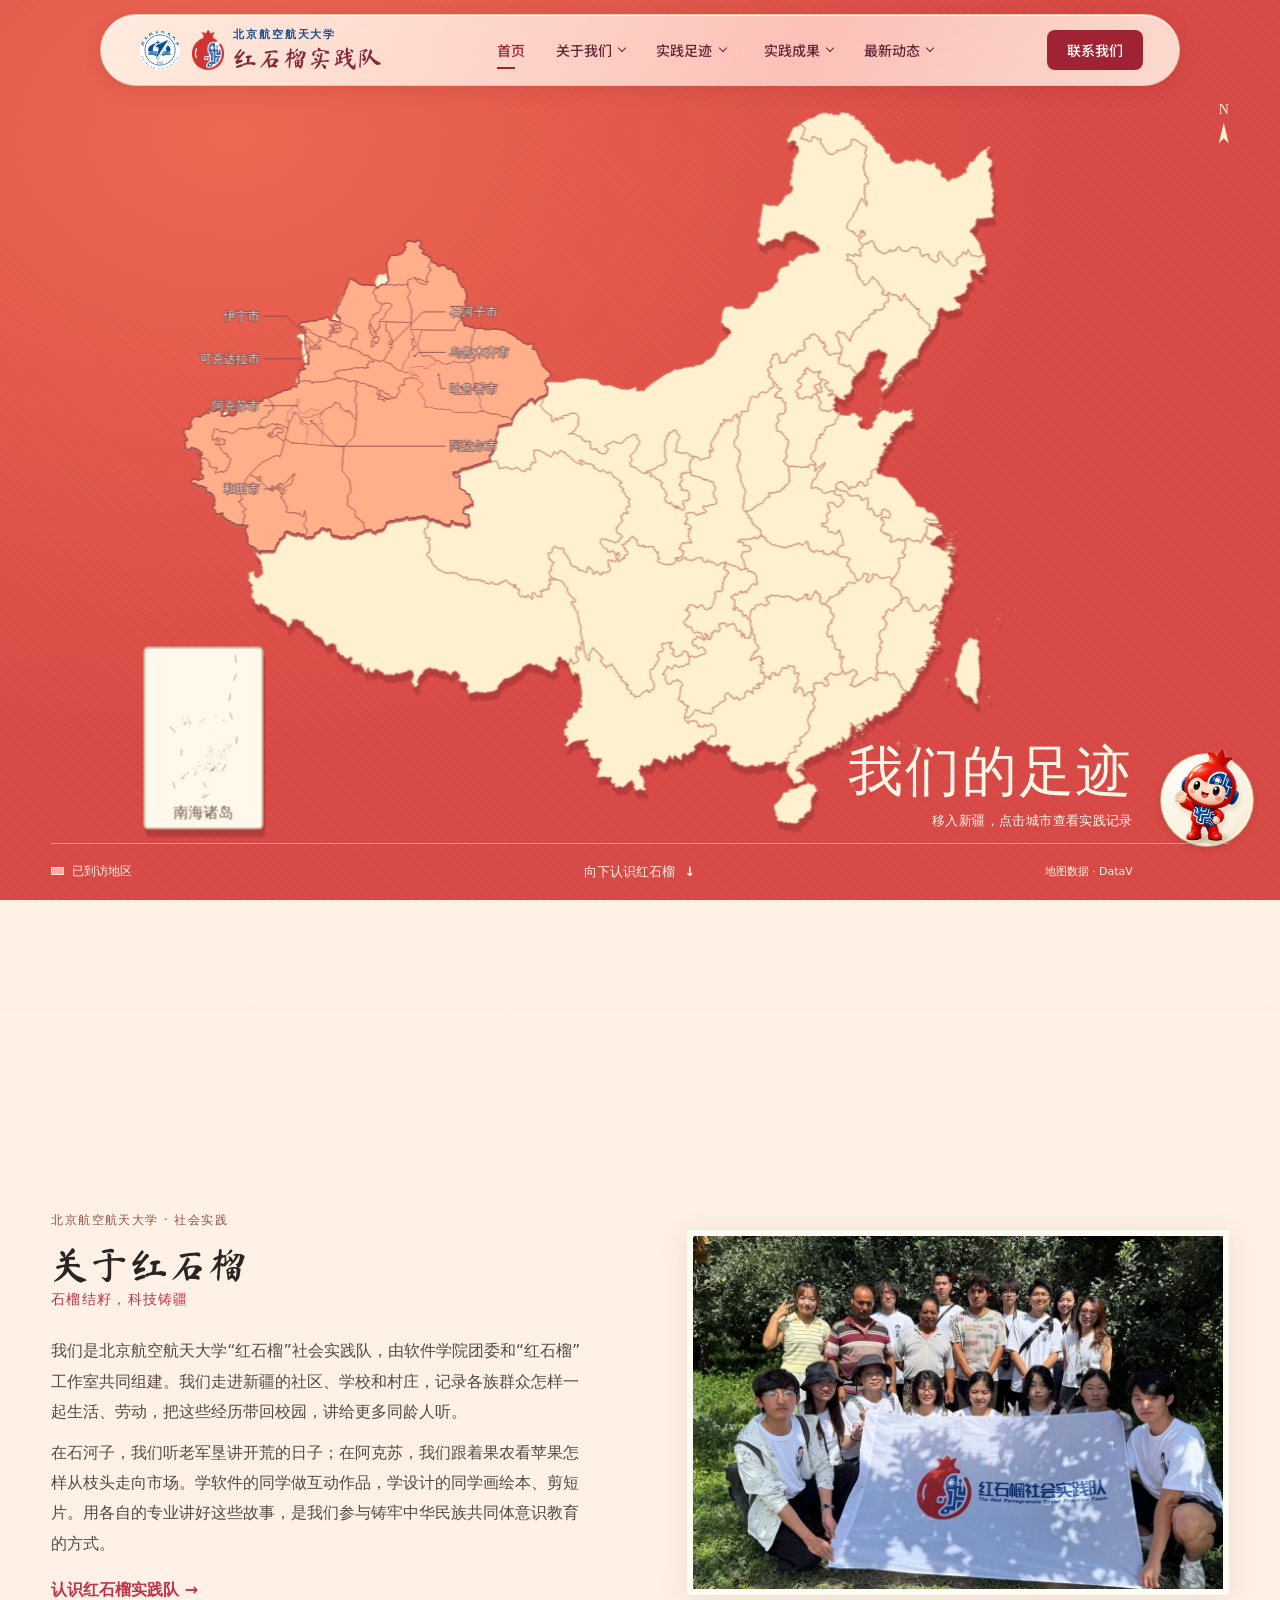
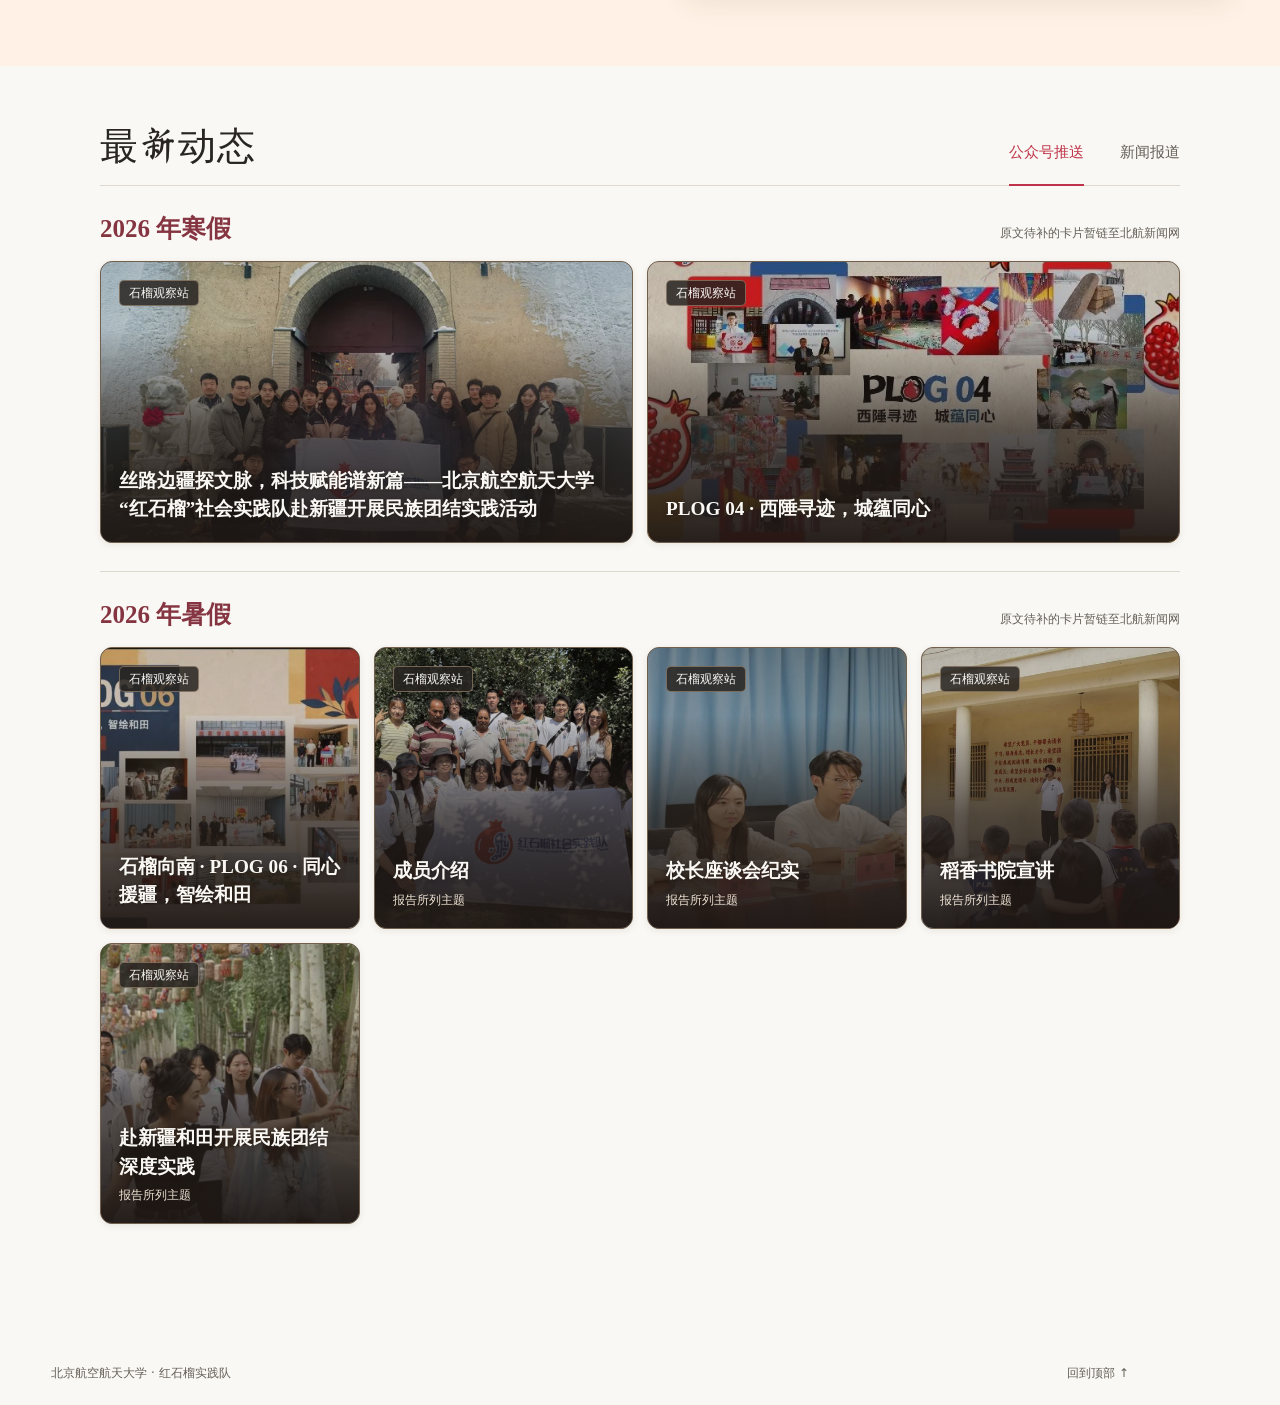
==== commit b2267f17: "Publish team profile and seasonal practice records" ====
--- a/index.html
+++ b/index.html
@@ -44,7 +44,7 @@
 <section id="about" class="about" aria-labelledby="about-title"><div class="wrap about-inner"><div class="about-text">
   <div class="about-heading"><p class="kicker">北京航空航天大学 · 社会实践</p><h2 id="about-title">关于红石榴</h2></div>
   <p class="about-motto">石榴结籽，科技铸疆</p>
-  <div class="about-copy"><p>我们是北京航空航天大学“红石榴”社会实践队，围绕科技铸疆开展社会实践，在与各族群众的交往交流交融中铸牢中华民族共同体意识。</p><p>队员来自软件、新媒体艺术与设计、交通等专业。在新疆，我们走访社区和研究院，记录当地人的讲述，也探索用数字技术让这些故事被更多人看见。</p><a href="team.html#history">了解团队与指导教师 →</a></div>
+  <div class="about-copy"><p>我们是北京航空航天大学“红石榴”社会实践队，由软件学院团委和“红石榴”工作室共同组建。我们走进新疆的社区、学校和村庄，记录各族群众怎样一起生活、劳动，把这些经历带回校园，讲给更多同龄人听。</p><p>在石河子，我们听老军垦讲开荒的日子；在阿克苏，我们跟着果农看苹果怎样从枝头走向市场。学软件的同学做互动作品，学设计的同学画绘本、剪短片。用各自的专业讲好这些故事，是我们参与铸牢中华民族共同体意识教育的方式。</p><a href="team.html#profile">认识红石榴实践队 →</a></div>
 </div><img class="about-photo" src="assets/team.jpg" alt="红石榴实践队队员展开队旗合影" width="640" height="427" loading="lazy"></div></section>
 </div>
 <section class="news wrap" id="news" aria-labelledby="news-title">
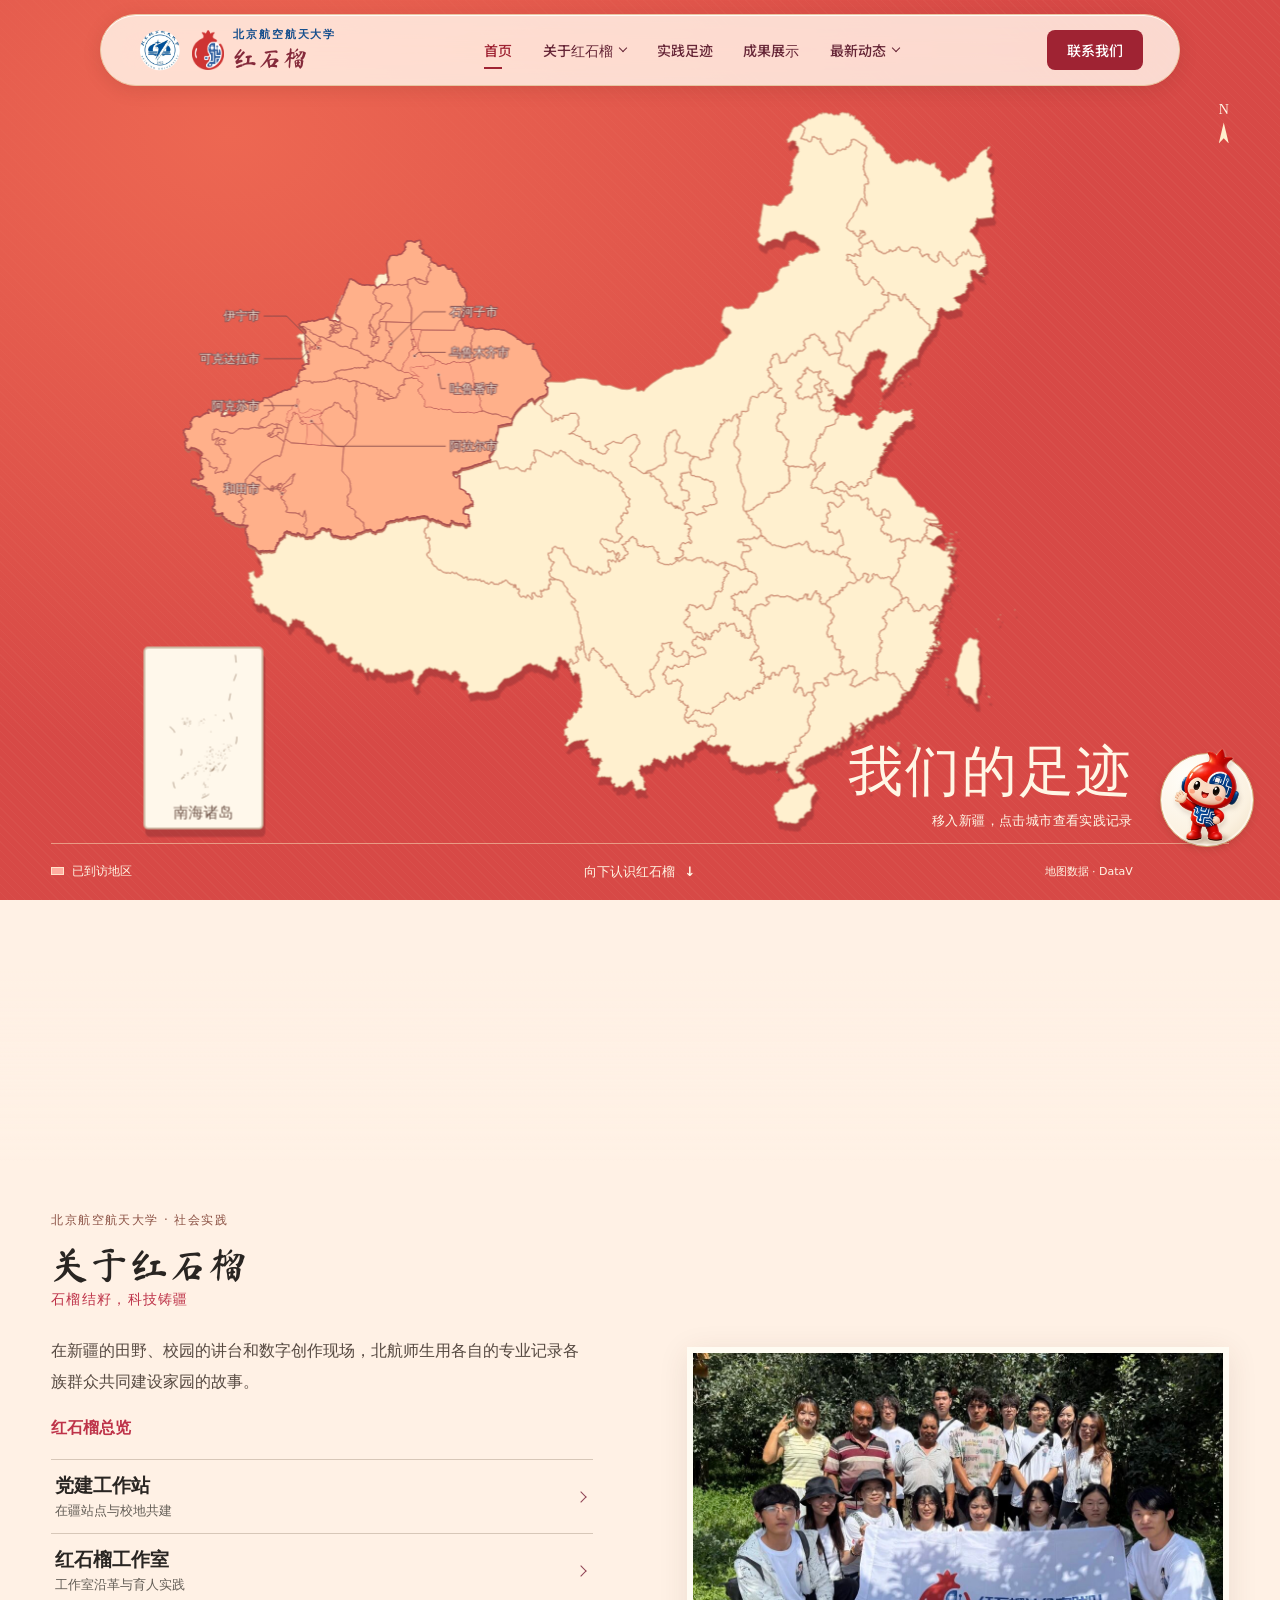
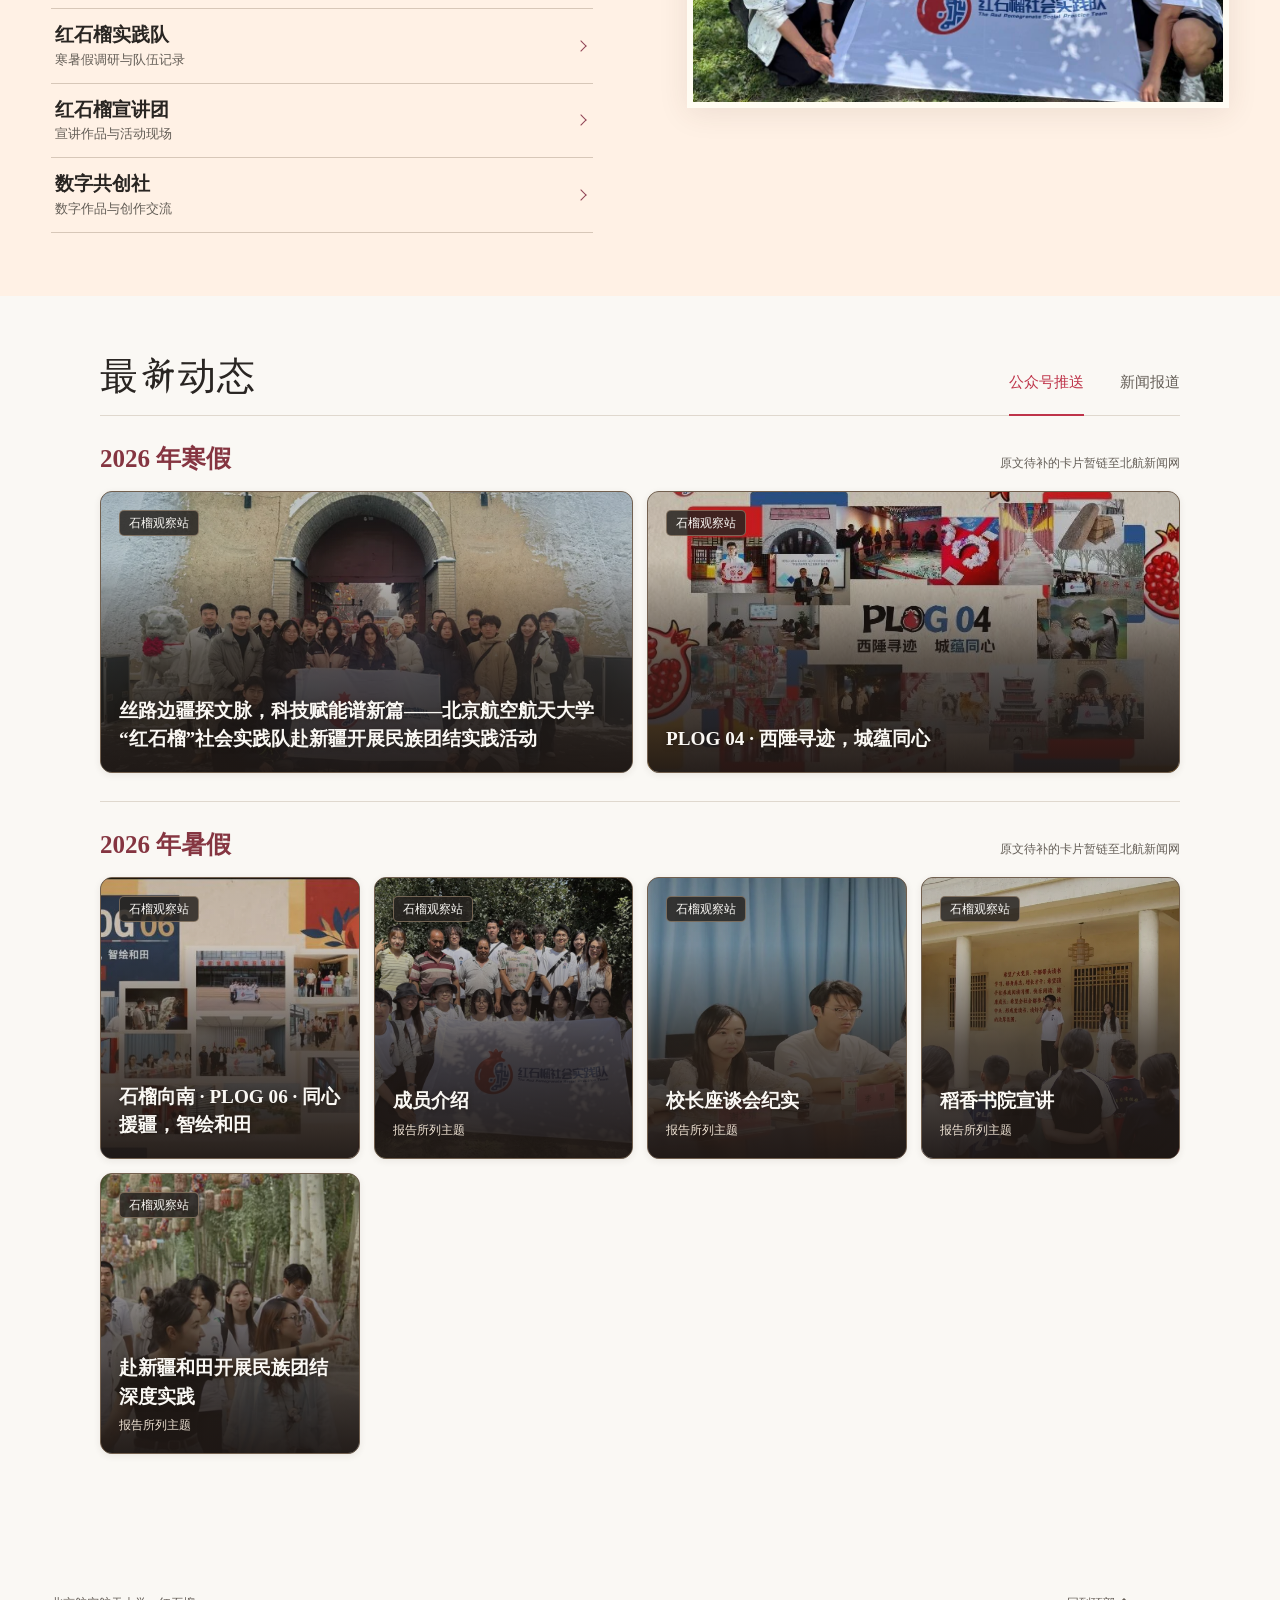
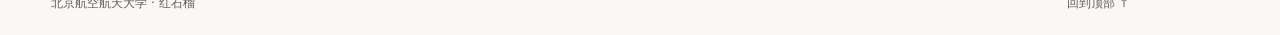
==== commit a80da8c6: "Publish organization pages and navigation" ====
--- a/index.html
+++ b/index.html
@@ -3,28 +3,34 @@
 <meta charset="utf-8">
 <meta name="viewport" content="width=device-width, initial-scale=1">
 <meta name="theme-color" content="#c63a4b">
-<title>红石榴实践队 · 北京航空航天大学</title>
+<title>北航红石榴 · 北京航空航天大学</title>
 <link rel="stylesheet" href="guide.css?v=wave">
 <script defer src="guide-knowledge.js"></script><script defer src="guide.js?v=wave"></script>
 
 <link rel="stylesheet" href="style.css?v=press-covers">
 <link rel="stylesheet" href="map-styles.css?v=city-labels">
-<link rel="stylesheet" href="navbar.css?v=trail-nav-2">
-<noscript><style>
-  .nav-toggle {display:none}
-  @media(max-width:899px){.nav-inner #site-nav{display:flex;gap:10px;font-size:13px}}
-</style></noscript>
+<link rel="stylesheet" href="navbar.css?v=organizations">
+<link rel="stylesheet" href="organizations.css">
 <body id="top">
 <a class="skip" href="#main">跳到正文</a>
 <header class="site-header" data-home>
   <div class="nav-inner">
-    <a class="nav-brand" href="#top" aria-label="北京航空航天大学红石榴实践队首页">
+    <a class="nav-brand" href="#top" aria-label="北航红石榴首页">
       <img class="school-emblem" src="assets/beihang-emblem.jpg" width="48" height="48" alt="北航校徽">
       <img class="team-emblem" src="assets/team-emblem.png" width="311" height="384" alt="红石榴实践队队徽">
-      <span><small>北京航空航天大学</small><strong>红石榴实践队</strong></span>
+      <span><small>北京航空航天大学</small><strong>红石榴</strong></span>
     </a>
-    <nav id="site-nav" aria-label="主导航"><a href="#top">首页</a> <a href="#about">关于我们</a> <a href="#news">最新动态</a></nav>
+    <nav id="site-nav" aria-label="主导航">
+      <a class="nav-item" href="#top">首页</a>
+      <details><summary class="nav-item" aria-controls="org-menu">关于红石榴</summary>
+        <ul id="org-menu" class="nav-sub org-menu"><li><a href="about.html">红石榴总览</a></li><li><a href="station.html">党建工作站<small>在疆站点与校地共建</small></a></li><li><a href="studio.html">红石榴工作室<small>工作室沿革与育人实践</small></a></li><li><a href="team.html">红石榴实践队<small>寒暑假调研与队伍记录</small></a></li><li><a href="speakers.html">红石榴宣讲团<small>宣讲作品与活动现场</small></a></li><li><a href="digital-studio.html">数字共创社<small>数字作品与创作交流</small></a></li></ul></details>
+      <a class="nav-item" href="fieldwork.html">实践足迹</a>
+      <a class="nav-item" href="results.html">成果展示</a>
+      <details><summary class="nav-item" aria-controls="news-menu">最新动态</summary><ul class="nav-sub" id="news-menu">
+        <li><a href="#wechat-posts">公众号推送</a></li><li><a href="press.html">新闻报道</a></li></ul></details>
+    </nav>
     <a class="nav-contact" href="contact.html">联系我们</a>
+    <noscript><a class="nav-fallback" href="about.html">组织总览</a></noscript>
     <button class="nav-toggle" type="button" aria-label="打开导航菜单" aria-expanded="false" aria-controls="mobile-nav"><span aria-hidden="true"></span></button>
   </div>
   <dialog id="mobile-nav" aria-labelledby="mobile-nav-title">
@@ -41,10 +47,15 @@
   <figure class="map-plate"><svg xmlns="http://www.w3.org/2000/svg" viewBox="154 10 480 391" id="china-atlas" role="group" aria-label="中国地图。新疆八处实践足迹：乌鲁木齐市、石河子市、吐鲁番市、伊犁州伊宁市、阿克苏市、阿拉尔市、和田市、可克达拉市。"><defs><linearGradient id="xinjiang-paper" x1="0%" y1="0%" x2="85%" y2="100%"><stop offset="0%" stop-color="#fff1d4" /><stop offset="46%" stop-color="#ffd8b1" /><stop offset="100%" stop-color="#efa586" /></linearGradient></defs><g id="map-surface"><g class="map-context"><path d="M512.88,154.57 513.24,154.68 513.48,154.45 513.28,154.20 513.55,153.65 513.55,153.65 513.83,153.71 513.86,153.45 513.67,153.35 513.02,153.40 512.58,153.67 512.46,153.87 512.14,153.89 511.55,153.74 510.88,153.87 510.82,153.81 510.14,154.14 509.75,154.08 509.38,153.81 509.28,153.53 508.55,153.04 508.28,153.02 507.78,152.72 507.39,152.61 507.40,152.42 506.96,152.08 506.98,151.54 506.84,151.33 506.51,151.27 506.29,151.39 506.43,151.70 506.38,152.20 506.11,152.09 505.79,152.29 505.79,152.29 505.33,152.42 505.35,152.71 505.71,153.18 505.12,153.27 504.82,152.96 504.63,153.16 504.66,153.42 505.64,154.05 505.96,154.44 505.90,154.55 504.89,154.75 504.90,154.93 504.60,154.93 504.34,154.70 504.27,155.22 504.17,155.29 504.04,155.80 504.07,156.14 503.85,156.16 503.69,156.58 503.13,157.22 502.98,157.32 502.84,157.10 502.34,157.08 502.23,157.35 501.83,157.53 501.85,157.83 501.60,157.90 501.43,158.14 501.39,158.54 501.74,158.55 501.80,159.06 502.70,159.72 503.10,159.66 503.54,160.31 503.71,160.46 503.28,160.89 503.20,161.42 503.09,161.42 503.14,161.85 502.82,161.87 502.52,161.70 502.46,162.04 502.46,162.04 501.40,162.60 501.39,162.85 500.98,163.17 500.76,163.61 500.57,163.77 500.63,164.15 500.49,164.27 500.56,164.61 501.00,164.65 501.41,164.93 501.37,165.02 501.37,165.02 501.49,165.16 501.50,165.56 501.95,165.67 501.90,165.91 501.58,166.10 501.38,166.01 501.38,166.01 501.12,166.21 501.18,166.55 501.55,166.56 501.77,167.26 501.73,167.48 501.73,167.48 502.08,167.50 502.16,167.93 502.30,167.66 502.68,167.87 503.00,167.68 503.00,167.68 503.21,167.46 503.54,167.77 503.54,167.77 503.56,167.85 503.56,167.85 503.72,167.91 503.72,167.91 503.75,167.97 503.75,167.97 503.77,168.00 503.77,168.00 503.80,168.06 503.80,168.07 503.80,168.06 503.80,168.06 503.80,168.07 503.80,168.06 503.82,168.06 503.82,168.06 503.93,168.07 503.93,168.07 503.93,168.07 503.93,168.07 504.10,168.28 504.51,168.23 504.51,168.23 504.59,168.08 504.59,168.08 504.59,167.88 504.87,167.75 504.87,167.75 505.12,167.30 505.12,167.30 505.04,167.13 505.04,167.13 505.49,167.44 505.55,167.05 505.73,167.20 505.93,167.03 506.04,167.17 506.50,167.01 506.75,167.02 506.86,166.83 507.19,166.67 507.57,166.84 507.87,167.44 508.26,167.46 508.58,167.72 508.75,167.68 508.75,167.68 509.32,167.65 509.44,167.51 509.29,167.24 509.05,167.30 508.85,166.87 509.21,166.97 509.12,166.82 509.40,166.65 509.31,166.49 509.57,166.43 509.57,165.95 510.00,165.57 510.00,165.57 510.26,165.71 510.58,165.58 511.04,165.59 511.05,165.59 511.04,165.59 511.05,165.59 511.06,165.56 511.06,165.56 510.87,165.37 511.15,165.27 511.53,165.42 511.63,165.18 511.77,164.59 512.15,164.38 512.12,164.28 512.01,164.31 511.88,163.95 512.08,163.83 511.89,163.54 512.19,163.29 511.78,162.69 511.74,162.85 511.40,162.82 510.88,162.47 510.68,162.52 510.51,161.96 510.27,161.81 510.26,161.11 510.56,161.09 510.58,160.84 510.87,160.86 511.28,160.61 511.44,160.71 512.06,160.66 512.17,160.31 512.52,160.06 512.52,160.06 512.80,160.09 512.91,159.92 513.25,159.90 513.26,159.77 513.33,159.61 513.33,159.61 513.50,159.36 513.50,159.36 513.50,159.36 513.66,159.40 513.82,159.03 514.12,158.95 514.15,158.55 514.15,158.55 514.15,158.55 514.15,158.55 514.23,158.37 514.17,157.96 513.88,158.02 513.57,157.48 513.34,157.66 513.04,157.25 513.04,157.25 512.71,156.87 512.58,156.91 512.51,156.42 512.65,156.11 512.09,155.64 512.45,155.42 512.27,155.18 512.37,154.93 512.88,154.57 512.88,154.57Z" style="--arrival:558ms" class="province" /><path d="M519.23,165.33 519.81,165.08 519.98,164.99 519.85,164.57 520.01,164.32 519.98,163.87 519.98,163.87 519.88,163.72 519.98,163.26 519.43,163.18 519.17,163.33 518.68,163.37 518.64,163.59 518.64,163.59 518.67,163.92 518.50,164.16 518.31,163.72 518.11,163.64 517.92,163.84 517.72,163.60 517.81,163.22 517.77,162.91 517.36,162.63 516.94,162.51 517.01,162.28 516.74,162.27 516.57,162.09 516.62,161.82 516.21,161.31 516.21,161.31 515.94,160.93 515.94,160.93 515.95,160.85 515.95,160.85 515.95,160.83 515.95,160.83 515.86,160.47 515.98,160.35 515.94,159.89 516.31,159.84 516.31,159.84 516.52,160.01 516.93,159.88 517.04,159.73 517.57,159.79 517.75,159.72 517.75,159.72 517.76,159.40 517.76,159.40 517.73,159.31 517.73,159.31 517.50,159.20 517.50,159.20 517.33,159.29 517.28,159.00 517.45,158.82 517.22,158.65 516.97,158.72 516.97,158.72 516.65,158.81 516.43,158.58 516.43,158.58 516.41,158.53 516.41,158.53 516.36,158.46 516.36,158.46 515.99,158.19 515.99,158.19 515.95,158.17 515.95,158.17 515.66,158.06 515.51,157.67 515.31,157.59 515.01,157.73 514.54,157.59 514.29,157.70 514.17,157.96 514.23,158.37 514.15,158.55 514.15,158.55 514.15,158.55 514.15,158.55 514.12,158.95 513.82,159.03 513.66,159.40 513.50,159.36 513.50,159.36 513.50,159.36 513.33,159.61 513.33,159.61 513.26,159.77 513.17,159.96 513.42,160.67 513.21,161.24 513.48,161.89 513.48,161.89 514.03,161.99 514.15,161.87 514.25,162.12 513.82,162.26 513.60,162.49 513.67,162.69 514.11,162.91 513.83,163.15 513.94,163.44 513.94,163.44 514.24,164.14 514.11,164.41 513.79,164.48 513.79,164.48 513.02,164.39 512.83,164.60 512.83,164.60 512.67,164.60 512.46,164.26 512.46,164.26 512.39,164.12 512.39,164.12 512.27,164.04 512.27,164.04 512.12,164.28 512.15,164.38 511.77,164.59 511.63,165.18 511.71,165.58 511.62,165.84 511.92,166.03 512.06,166.48 511.84,166.72 512.27,166.92 512.60,166.84 512.39,167.12 512.49,167.47 512.34,167.56 512.52,167.88 512.77,167.61 512.96,167.76 512.96,168.26 513.21,168.89 513.21,168.89 513.05,169.04 513.32,169.62 513.62,169.57 513.75,169.96 513.75,169.96 513.75,169.96 513.75,169.96 513.61,170.60 513.18,170.76 513.18,170.76 512.96,170.82 512.96,170.82 512.79,171.04 512.79,171.04 512.88,171.35 512.76,171.68 512.73,172.15 512.93,172.46 513.06,172.90 513.32,173.05 513.35,173.54 513.50,173.82 513.88,173.82 513.88,173.82 514.37,173.72 514.67,174.28 515.18,174.05 515.19,174.04 515.20,174.04 515.19,174.04 515.18,174.05 515.20,174.04 515.85,173.87 516.09,173.89 516.11,174.32 516.31,174.60 516.66,174.75 516.88,174.33 517.12,174.26 517.12,174.26 517.28,173.99 517.28,173.99 517.71,174.20 517.71,174.20 517.63,174.51 517.81,174.73 518.65,174.40 519.02,173.90 519.32,173.66 519.92,173.52 520.49,173.22 520.52,172.85 521.00,172.50 521.03,172.28 520.88,171.75 520.31,171.72 520.08,171.60 519.97,171.21 520.70,170.80 520.83,170.53 521.38,170.52 521.41,169.82 521.49,169.50 521.15,169.50 520.74,168.56 520.80,167.84 521.34,167.15 521.35,166.79 521.71,166.54 521.73,166.55 521.92,166.36 521.85,166.11 521.61,166.09 521.45,165.87 521.45,165.87 521.12,165.87 521.12,165.87 521.09,165.86 521.09,165.86 521.01,165.76 521.01,165.76 520.95,165.75 520.95,165.75 520.60,165.81 520.60,165.81 520.33,165.74 520.10,165.85 520.09,165.85 520.10,165.85 520.09,165.85 519.96,165.51 519.96,165.51 519.69,165.68 519.60,165.51 519.44,165.52 519.21,165.82 518.66,165.95 518.75,166.30 518.13,166.19 517.73,166.42 517.56,166.27 517.79,165.70 517.97,165.49 518.10,165.58 518.49,165.42 518.60,165.66 518.73,165.40 519.23,165.33ZM519.60,165.51 519.93,165.34 519.81,165.08 519.23,165.33 519.44,165.52 519.60,165.51Z" style="--arrival:534ms" class="province" /><path d="M513.55,153.65 513.28,154.20 513.48,154.45 513.24,154.68 512.88,154.57 512.88,154.57 512.37,154.93 512.27,155.18 512.45,155.42 512.09,155.64 512.65,156.11 512.51,156.42 512.58,156.91 512.71,156.87 513.04,157.25 513.04,157.25 513.34,157.66 513.57,157.48 513.88,158.02 514.17,157.96 514.29,157.70 514.54,157.59 515.01,157.73 515.31,157.59 515.51,157.67 515.66,158.06 515.95,158.17 515.95,158.17 515.99,158.19 515.99,158.19 516.36,158.46 516.36,158.46 516.41,158.53 516.41,158.53 516.43,158.58 516.43,158.58 516.65,158.81 516.97,158.72 516.97,158.72 517.22,158.65 517.45,158.82 517.28,159.00 517.33,159.29 517.50,159.20 517.50,159.20 517.73,159.31 517.73,159.31 517.76,159.40 517.76,159.40 517.75,159.72 517.75,159.72 517.57,159.79 517.04,159.73 516.93,159.88 516.52,160.01 516.31,159.84 516.31,159.84 515.94,159.89 515.98,160.35 515.86,160.47 515.95,160.83 515.95,160.83 515.95,160.85 515.95,160.85 515.94,160.93 515.94,160.93 516.21,161.31 516.21,161.31 516.62,161.82 516.57,162.09 516.74,162.27 517.01,162.28 516.94,162.51 517.36,162.63 517.77,162.91 517.81,163.22 517.72,163.60 517.92,163.84 518.11,163.64 518.31,163.72 518.50,164.16 518.67,163.92 518.64,163.59 518.64,163.59 518.68,163.37 519.17,163.33 519.43,163.18 519.98,163.26 519.88,163.72 519.98,163.87 519.98,163.87 520.01,164.32 519.85,164.57 519.98,164.99 519.81,165.08 519.93,165.34 519.60,165.51 519.69,165.68 519.96,165.51 519.96,165.51 520.09,165.85 520.10,165.85 520.09,165.85 520.10,165.85 520.33,165.74 520.60,165.81 520.60,165.81 520.95,165.75 520.95,165.75 521.01,165.76 521.01,165.76 521.09,165.86 521.09,165.86 521.12,165.87 521.12,165.87 521.45,165.87 521.45,165.87 521.61,166.09 521.85,166.11 521.92,166.36 521.73,166.55 521.72,166.73 522.01,166.52 522.10,166.62 522.50,166.70 522.91,167.08 523.27,167.57 523.66,167.95 524.43,167.99 524.75,167.83 524.97,168.24 525.99,168.61 526.34,168.49 526.64,167.75 526.31,167.55 525.77,166.73 526.13,166.44 525.99,166.24 526.34,165.85 527.32,165.81 527.70,165.64 527.94,165.31 528.27,165.34 528.38,165.09 528.58,164.95 528.30,165.45 528.31,165.67 528.56,165.55 528.82,165.04 529.09,164.71 529.12,164.44 529.46,164.01 529.53,163.57 529.82,162.83 530.39,162.43 530.58,161.87 530.50,161.61 529.97,161.11 529.97,158.58 530.52,157.57 530.99,157.48 530.78,157.20 530.78,156.69 531.06,156.37 531.31,156.35 531.41,156.10 531.70,156.04 531.97,155.76 532.38,155.53 532.53,155.17 532.76,155.35 532.96,155.24 532.75,155.01 532.65,154.91 532.65,154.91 532.61,154.57 532.29,154.49 532.29,154.49 532.10,154.64 532.10,154.64 532.06,154.60 532.06,154.60 531.88,154.29 531.55,154.13 531.63,153.78 531.30,153.11 531.13,153.29 530.67,152.96 530.46,153.11 530.46,153.11 530.43,152.69 529.85,152.20 529.65,151.82 529.54,151.00 529.03,150.66 529.10,150.40 528.93,150.19 528.52,150.26 528.39,150.52 528.02,150.56 527.14,150.93 526.76,150.90 526.43,150.73 526.40,150.37 526.01,150.43 525.92,150.55 525.70,150.27 525.84,149.72 525.67,149.64 525.38,150.01 524.96,150.15 524.68,149.94 524.57,150.03 524.12,149.81 523.96,149.57 523.55,149.62 523.57,149.39 523.34,149.37 522.99,149.06 523.11,148.75 522.99,147.58 523.07,147.46 523.53,147.44 523.53,147.44 523.67,147.31 523.65,146.89 523.18,146.91 522.97,146.61 523.09,146.29 523.64,146.25 523.87,145.88 523.77,145.53 524.07,145.36 524.34,144.64 524.13,144.44 524.38,144.37 524.35,144.14 524.53,143.71 524.36,143.40 524.18,143.52 524.15,143.79 523.91,143.74 523.37,143.91 522.53,144.04 522.28,143.98 521.91,144.28 521.46,143.97 521.36,143.66 520.90,144.02 520.78,144.37 520.24,144.25 519.91,144.38 519.16,144.51 518.40,144.99 518.23,145.25 517.92,145.01 517.89,144.57 517.67,144.17 517.45,144.00 517.00,143.91 517.19,143.42 516.99,143.05 516.24,142.81 516.02,142.29 515.61,142.14 515.48,141.79 515.26,141.63 515.17,141.12 515.35,140.74 515.78,140.69 515.96,141.00 516.28,140.91 516.38,140.12 516.33,139.84 515.66,139.42 515.90,139.25 515.81,138.76 515.60,138.61 515.19,138.56 515.49,138.37 515.49,138.12 515.25,137.91 514.99,137.89 514.83,138.06 514.95,138.27 514.84,138.58 514.28,138.69 514.43,138.18 513.95,138.06 513.84,137.90 513.82,137.39 513.23,137.27 512.75,137.09 512.67,136.89 513.10,136.44 513.13,136.24 512.64,135.88 512.64,135.47 512.36,135.21 511.22,134.55 511.02,134.30 510.47,133.96 510.42,133.69 510.25,133.68 509.84,134.11 509.56,134.26 509.04,134.19 508.59,134.32 508.58,134.45 508.16,134.44 507.93,134.69 508.00,134.97 507.78,135.45 507.78,135.45 507.93,135.39 508.09,135.85 507.95,135.99 507.55,136.12 507.55,136.12 507.08,136.03 507.08,136.03 506.51,136.33 506.51,136.33 506.13,136.43 505.81,136.36 505.76,136.59 505.76,136.59 505.33,136.79 505.33,136.79 505.30,136.87 505.30,136.87 505.31,137.03 505.31,137.03 505.23,137.14 505.23,137.14 505.12,137.16 505.12,137.16 505.09,137.16 505.09,137.16 504.93,137.34 504.93,137.34 504.89,137.40 504.89,137.40 504.80,137.49 504.80,137.49 504.74,137.60 504.74,137.60 504.75,137.60 504.75,137.60 504.66,137.93 504.92,138.58 505.26,139.21 505.25,139.62 504.42,139.75 504.80,140.12 504.97,140.06 505.43,140.61 505.56,141.36 505.07,141.93 504.72,141.96 504.66,142.32 504.25,142.47 504.09,142.71 503.77,142.73 503.48,142.89 503.05,142.52 502.85,142.56 502.72,142.91 502.30,143.06 502.34,142.63 501.98,142.44 501.56,142.69 501.56,142.99 501.12,143.49 501.17,143.98 501.10,144.24 500.59,144.38 500.56,144.71 500.78,144.92 500.64,145.27 500.17,145.33 499.93,145.24 499.93,145.23 499.93,145.24 499.93,145.23 499.76,144.95 499.35,144.58 498.90,143.95 498.49,144.25 498.33,144.18 498.23,144.48 497.74,145.05 497.47,145.15 497.33,145.60 496.82,145.98 496.53,146.46 496.32,146.58 495.98,147.01 495.43,147.33 495.29,147.58 495.66,147.81 495.62,148.09 495.93,148.35 495.48,148.58 495.26,148.32 495.10,148.43 495.12,148.80 494.77,148.99 494.63,148.70 493.88,148.66 493.63,148.96 493.31,148.90 492.23,149.33 492.39,148.92 492.29,148.32 492.06,147.62 491.75,147.21 492.10,147.00 492.17,146.76 491.99,146.54 491.71,145.67 491.47,145.15 491.08,144.84 490.98,144.41 490.62,144.06 490.37,144.02 490.38,144.22 490.17,144.43 489.59,144.53 489.42,144.69 488.74,144.62 488.44,144.92 488.49,145.37 488.34,145.43 488.34,145.84 488.77,146.19 488.60,146.55 488.20,146.75 487.70,146.76 487.70,147.04 487.42,147.78 487.01,148.65 487.20,148.96 487.18,149.15 487.50,149.49 487.38,149.67 487.85,150.20 487.63,150.33 487.68,150.68 487.91,151.34 486.92,151.33 486.44,151.53 486.10,151.87 485.99,152.13 485.83,152.13 485.81,152.48 485.57,152.79 485.56,152.98 486.15,153.05 486.17,153.75 486.00,153.89 486.17,154.08 486.46,154.13 486.71,154.52 486.79,154.18 487.06,154.52 487.01,154.95 486.80,155.22 486.51,155.28 486.34,155.92 485.96,156.20 486.38,156.40 487.35,157.06 487.62,157.47 488.11,157.49 488.01,157.59 488.23,158.06 488.39,158.13 488.25,158.45 488.60,158.79 488.76,158.67 488.82,158.94 489.13,159.22 489.39,159.40 489.65,159.78 490.19,160.32 490.57,160.40 490.60,160.79 490.75,160.77 490.81,161.36 490.75,161.59 491.07,161.87 491.01,162.04 491.33,162.51 491.86,162.48 491.95,162.58 492.26,162.29 492.63,162.45 492.99,162.38 492.96,162.84 492.74,163.26 492.33,163.60 492.00,163.64 491.54,163.96 491.25,163.97 491.20,164.38 490.81,164.55 490.52,164.79 490.20,164.68 490.08,164.98 490.08,164.98 490.46,165.61 490.42,165.92 490.15,166.14 489.83,165.72 489.60,165.69 489.57,166.53 489.26,166.79 490.21,166.87 490.26,167.14 490.51,167.53 490.64,167.43 491.49,167.48 491.72,167.20 491.89,167.36 491.74,167.55 491.89,167.76 492.38,167.54 492.41,167.67 493.19,167.38 493.36,167.69 493.28,167.87 493.58,168.25 493.57,168.40 493.82,169.49 494.09,169.83 494.58,169.76 494.83,170.16 495.21,169.97 495.16,170.91 494.95,171.06 495.01,171.45 494.90,171.87 495.06,172.59 494.85,172.87 495.02,173.34 494.90,173.55 495.41,173.70 495.28,174.18 494.86,174.25 494.76,174.73 494.90,174.97 494.80,175.34 494.11,175.53 493.63,175.91 493.43,175.83 493.09,176.01 492.80,175.65 492.80,175.65 492.66,175.67 492.45,175.28 492.15,175.49 492.13,175.79 491.87,175.80 491.73,176.23 491.48,176.24 490.99,177.19 490.77,177.27 490.77,177.55 491.01,178.28 491.22,178.49 491.75,178.70 491.68,179.06 491.80,179.43 491.51,179.45 491.44,180.03 491.02,180.10 491.03,180.74 490.37,180.96 490.44,181.57 490.20,181.93 490.24,182.61 490.60,182.87 490.36,183.37 490.35,183.74 490.68,184.08 490.76,184.83 491.04,185.11 491.28,185.16 491.60,185.03 491.93,185.23 492.16,185.09 492.32,185.46 492.93,185.44 493.18,185.32 493.15,185.86 493.79,186.36 493.92,187.01 494.15,187.02 494.57,187.57 494.78,187.69 495.13,188.55 495.37,188.53 495.78,188.97 495.50,189.37 495.53,189.61 496.06,189.33 496.58,189.44 496.72,189.65 496.67,190.25 496.77,190.53 496.38,191.65 496.38,192.38 496.12,192.67 496.16,193.17 495.81,193.73 495.86,194.47 495.66,194.77 495.62,195.28 495.21,195.55 495.32,196.00 495.28,196.34 495.55,196.44 495.52,196.90 495.75,197.15 495.59,197.52 495.98,198.08 495.93,198.51 495.60,198.55 495.55,198.35 495.27,198.38 495.18,198.68 495.38,199.33 494.84,199.85 494.46,199.95 494.40,200.17 494.10,200.16 493.91,200.55 494.24,200.50 494.13,201.05 494.25,201.23 494.73,201.24 494.76,201.54 495.01,201.57 495.25,201.91 495.08,202.16 495.12,202.51 495.45,202.78 495.85,202.79 496.18,202.98 496.48,202.93 496.80,203.49 496.98,203.41 497.51,203.64 497.85,203.59 497.75,203.42 497.99,203.29 498.31,203.63 498.61,203.14 498.85,203.46 498.97,203.26 499.40,203.21 499.36,203.49 499.73,203.76 500.08,203.56 500.48,203.62 500.48,203.82 500.48,203.82 500.74,203.76 500.73,203.47 501.02,203.63 501.11,203.47 501.48,203.57 501.81,203.39 501.96,203.61 502.37,203.57 502.49,203.74 502.89,203.73 503.05,203.90 503.47,203.86 503.96,204.05 504.04,204.28 504.39,203.99 505.00,203.80 505.07,203.62 505.44,203.86 506.10,203.66 506.06,203.49 506.49,203.42 506.73,203.90 506.73,204.29 507.33,203.95 507.59,203.43 507.48,202.94 507.55,202.75 507.89,202.72 507.95,202.31 508.45,202.35 508.54,202.15 508.54,202.15 508.55,202.16 508.55,202.16 508.55,202.16 508.55,202.16 508.90,202.26 509.33,202.72 509.53,202.77 509.71,203.14 510.10,202.92 510.11,202.61 510.61,202.23 510.68,202.02 510.88,202.19 510.55,201.22 510.46,201.13 510.46,201.13 510.38,200.97 509.99,200.90 509.96,200.60 509.56,200.84 509.49,200.50 509.12,200.01 508.76,199.94 508.80,199.50 508.59,199.49 508.35,199.16 508.66,198.52 508.65,197.70 508.74,197.74 508.99,196.98 509.19,196.77 509.26,196.14 509.59,196.01 510.69,195.25 510.71,194.45 511.01,194.17 511.13,193.43 510.92,193.23 511.34,192.40 511.45,191.82 511.28,191.46 511.46,191.13 511.37,190.84 511.73,190.39 511.52,189.42 511.83,189.09 512.26,188.83 512.43,188.84 512.86,188.55 513.09,188.69 513.43,188.64 513.69,188.12 513.18,188.00 513.25,187.77 513.03,187.50 513.12,187.36 513.12,187.36 513.45,187.52 513.51,187.32 513.32,186.94 513.36,186.61 513.60,186.26 513.88,186.35 514.09,186.76 514.10,186.75 514.09,186.76 514.10,186.75 514.63,187.13 514.66,186.81 514.87,186.55 515.33,185.48 515.51,185.28 515.78,184.55 515.79,184.10 516.09,183.85 516.24,183.53 516.17,183.31 516.41,182.65 516.69,182.71 517.28,182.44 518.12,182.35 518.43,182.08 519.03,182.02 519.27,181.84 519.94,181.76 520.25,181.44 520.90,181.44 521.15,181.26 521.30,180.57 521.46,180.22 521.42,179.74 521.51,179.11 521.51,179.11 521.66,178.80 522.52,178.50 522.70,177.93 522.86,177.78 522.76,177.56 522.86,177.29 522.87,176.78 523.09,176.43 523.31,175.87 523.58,175.32 523.56,175.00 523.38,174.93 522.76,175.32 522.25,175.41 521.73,175.01 521.60,174.70 521.20,174.61 520.81,174.18 521.08,173.98 520.71,174.03 520.49,173.22 519.92,173.52 519.32,173.66 519.02,173.90 518.65,174.40 517.81,174.73 517.63,174.51 517.71,174.20 517.71,174.20 517.28,173.99 517.28,173.99 517.12,174.26 517.12,174.26 516.88,174.33 516.66,174.75 516.31,174.60 516.11,174.32 516.09,173.89 515.85,173.87 515.20,174.04 515.18,174.05 515.19,174.04 515.20,174.04 515.19,174.04 515.18,174.05 514.67,174.28 514.37,173.72 513.88,173.82 513.88,173.82 513.50,173.82 513.35,173.54 513.32,173.05 513.06,172.90 512.93,172.46 512.73,172.15 512.76,171.68 512.88,171.35 512.79,171.04 512.79,171.04 512.96,170.82 512.96,170.82 513.18,170.76 513.18,170.76 513.61,170.60 513.75,169.96 513.75,169.96 513.75,169.96 513.75,169.96 513.62,169.57 513.32,169.62 513.05,169.04 513.21,168.89 513.21,168.89 512.96,168.26 512.96,167.76 512.77,167.61 512.52,167.88 512.34,167.56 512.49,167.47 512.39,167.12 512.60,166.84 512.27,166.92 511.84,166.72 512.06,166.48 511.92,166.03 511.62,165.84 511.71,165.58 511.63,165.18 511.53,165.42 511.15,165.27 510.87,165.37 511.06,165.56 511.06,165.56 511.05,165.59 511.04,165.59 511.05,165.59 511.04,165.59 510.58,165.58 510.26,165.71 510.00,165.57 510.00,165.57 509.57,165.95 509.57,166.43 509.31,166.49 509.40,166.65 509.12,166.82 509.21,166.97 508.85,166.87 509.05,167.30 509.29,167.24 509.44,167.51 509.32,167.65 508.75,167.68 508.75,167.68 508.58,167.72 508.26,167.46 507.87,167.44 507.57,166.84 507.19,166.67 506.86,166.83 506.75,167.02 506.50,167.01 506.04,167.17 505.93,167.03 505.73,167.20 505.55,167.05 505.49,167.44 505.04,167.13 505.04,167.13 505.12,167.30 505.12,167.30 504.87,167.75 504.87,167.75 504.59,167.88 504.59,168.08 504.59,168.08 504.51,168.23 504.51,168.23 504.10,168.28 503.93,168.07 503.93,168.07 503.93,168.07 503.93,168.07 503.82,168.06 503.82,168.06 503.80,168.06 503.80,168.07 503.80,168.06 503.80,168.06 503.80,168.07 503.80,168.06 503.77,168.00 503.77,168.00 503.75,167.97 503.75,167.97 503.72,167.91 503.72,167.91 503.56,167.85 503.56,167.85 503.54,167.77 503.54,167.77 503.21,167.46 503.00,167.68 503.00,167.68 502.68,167.87 502.30,167.66 502.16,167.93 502.08,167.50 501.73,167.48 501.73,167.48 501.77,167.26 501.55,166.56 501.18,166.55 501.12,166.21 501.38,166.01 501.38,166.01 501.58,166.10 501.90,165.91 501.95,165.67 501.50,165.56 501.49,165.16 501.37,165.02 501.37,165.02 501.41,164.93 501.00,164.65 500.56,164.61 500.49,164.27 500.63,164.15 500.57,163.77 500.76,163.61 500.98,163.17 501.39,162.85 501.40,162.60 502.46,162.04 502.46,162.04 502.52,161.70 502.82,161.87 503.14,161.85 503.09,161.42 503.20,161.42 503.28,160.89 503.71,160.46 503.54,160.31 503.10,159.66 502.70,159.72 501.80,159.06 501.74,158.55 501.39,158.54 501.43,158.14 501.60,157.90 501.85,157.83 501.83,157.53 502.23,157.35 502.34,157.08 502.84,157.10 502.98,157.32 503.13,157.22 503.69,156.58 503.85,156.16 504.07,156.14 504.04,155.80 504.17,155.29 504.27,155.22 504.34,154.70 504.60,154.93 504.90,154.93 504.89,154.75 505.90,154.55 505.96,154.44 505.64,154.05 504.66,153.42 504.63,153.16 504.82,152.96 505.12,153.27 505.71,153.18 505.35,152.71 505.33,152.42 505.79,152.29 505.79,152.29 506.11,152.09 506.38,152.20 506.43,151.70 506.29,151.39 506.51,151.27 506.84,151.33 506.98,151.54 506.96,152.08 507.40,152.42 507.39,152.61 507.78,152.72 508.28,153.02 508.55,153.04 509.28,153.53 509.38,153.81 509.75,154.08 510.14,154.14 510.82,153.81 510.88,153.87 511.55,153.74 512.14,153.89 512.46,153.87 512.58,153.67 513.02,153.40 513.67,153.35 513.86,153.45 513.83,153.71 513.55,153.65 513.55,153.65ZM513.26,159.77 513.25,159.90 512.91,159.92 512.80,160.09 512.52,160.06 512.52,160.06 512.17,160.31 512.06,160.66 511.44,160.71 511.28,160.61 510.87,160.86 510.58,160.84 510.56,161.09 510.26,161.11 510.27,161.81 510.51,161.96 510.68,162.52 510.88,162.47 511.40,162.82 511.74,162.85 511.78,162.69 512.19,163.29 511.89,163.54 512.08,163.83 511.88,163.95 512.01,164.31 512.12,164.28 512.27,164.04 512.27,164.04 512.39,164.12 512.39,164.12 512.46,164.26 512.46,164.26 512.67,164.60 512.83,164.60 512.83,164.60 513.02,164.39 513.79,164.48 513.79,164.48 514.11,164.41 514.24,164.14 513.94,163.44 513.94,163.44 513.83,163.15 514.11,162.91 513.67,162.69 513.60,162.49 513.82,162.26 514.25,162.12 514.15,161.87 514.03,161.99 513.48,161.89 513.48,161.89 513.21,161.24 513.42,160.67 513.17,159.96 513.26,159.77ZM519.44,165.52 519.23,165.33 518.73,165.40 518.60,165.66 518.49,165.42 518.10,165.58 517.97,165.49 517.79,165.70 517.56,166.27 517.73,166.42 518.13,166.19 518.75,166.30 518.66,165.95 519.21,165.82 519.44,165.52ZM528.09,165.48 527.83,165.93 528.13,165.94 528.09,165.48Z" style="--arrival:615ms" class="province" /><path d="M474.46,227.05 474.85,227.10 475.31,226.77 475.73,226.97 476.30,226.60 477.09,226.46 477.30,225.92 477.65,225.87 477.98,226.15 478.39,225.77 478.49,225.49 478.49,224.85 478.99,224.99 479.39,224.54 480.01,224.24 480.14,223.68 480.85,223.72 480.96,223.38 481.28,223.44 481.65,223.10 482.04,223.19 482.38,222.87 482.90,222.84 483.18,222.54 483.41,222.59 483.50,222.17 483.67,221.99 483.80,221.50 484.05,221.32 483.84,221.02 484.40,220.68 484.86,220.28 484.82,219.98 485.74,219.55 486.13,219.63 486.45,219.55 486.66,219.74 486.82,219.60 486.68,219.18 486.64,218.61 486.33,218.26 486.58,217.93 486.29,217.36 486.94,217.31 487.60,217.35 487.84,217.49 488.29,217.21 488.23,217.55 488.86,217.41 489.00,217.18 490.01,217.16 490.97,216.86 490.81,216.50 491.67,216.90 492.07,216.79 492.34,216.20 492.87,216.23 493.21,215.95 493.18,215.73 493.59,215.51 493.44,215.08 493.47,214.84 494.04,214.79 494.56,214.90 494.69,214.67 494.67,214.02 494.84,214.02 494.78,213.62 495.20,213.51 495.73,213.62 495.66,213.07 495.97,213.13 496.22,212.66 496.59,212.57 497.00,212.21 497.02,211.77 497.25,211.20 497.08,210.87 497.38,211.05 497.75,210.97 497.62,210.55 497.35,210.44 497.20,210.00 497.19,209.36 496.97,209.20 497.53,208.86 497.27,208.58 497.25,207.93 497.05,207.32 497.31,207.35 497.33,206.91 497.05,206.89 497.19,206.63 496.94,206.07 496.79,206.00 497.22,205.85 497.12,205.67 496.64,205.52 496.98,205.36 496.77,205.04 496.93,204.52 496.80,204.12 496.93,203.86 496.80,203.49 496.48,202.93 496.18,202.98 495.85,202.79 495.45,202.78 495.12,202.51 495.08,202.16 495.25,201.91 495.01,201.57 494.76,201.54 494.73,201.24 494.25,201.23 494.13,201.05 494.24,200.50 493.91,200.55 494.10,200.16 494.40,200.17 494.46,199.95 494.84,199.85 495.38,199.33 495.18,198.68 495.27,198.38 495.55,198.35 495.60,198.55 495.93,198.51 495.98,198.08 495.59,197.52 495.75,197.15 495.52,196.90 495.55,196.44 495.28,196.34 495.32,196.00 495.21,195.55 495.62,195.28 495.66,194.77 495.86,194.47 495.81,193.73 496.16,193.17 496.12,192.67 496.38,192.38 496.38,191.65 496.77,190.53 496.67,190.25 496.72,189.65 496.58,189.44 496.06,189.33 495.53,189.61 495.50,189.37 495.78,188.97 495.37,188.53 495.13,188.55 494.78,187.69 494.57,187.57 494.15,187.02 493.92,187.01 493.79,186.36 493.15,185.86 493.18,185.32 492.93,185.44 492.32,185.46 492.16,185.09 491.93,185.23 491.60,185.03 491.28,185.16 491.04,185.11 490.76,184.83 490.68,184.08 490.35,183.74 490.36,183.37 490.60,182.87 490.24,182.61 490.20,181.93 490.44,181.57 490.37,180.96 491.03,180.74 491.02,180.10 491.44,180.03 491.51,179.45 491.80,179.43 491.68,179.06 491.75,178.70 491.22,178.49 491.01,178.28 490.77,177.55 490.77,177.27 490.99,177.19 491.48,176.24 491.73,176.23 491.87,175.80 492.13,175.79 492.15,175.49 492.45,175.28 492.66,175.67 492.80,175.65 492.80,175.65 493.09,176.01 493.43,175.83 493.63,175.91 494.11,175.53 494.80,175.34 494.90,174.97 494.76,174.73 494.86,174.25 495.28,174.18 495.41,173.70 494.90,173.55 495.02,173.34 494.85,172.87 495.06,172.59 494.90,171.87 495.01,171.45 494.95,171.06 495.16,170.91 495.21,169.97 494.83,170.16 494.58,169.76 494.09,169.83 493.82,169.49 493.57,168.40 493.58,168.25 493.28,167.87 493.36,167.69 493.19,167.38 492.41,167.67 492.38,167.54 491.89,167.76 491.74,167.55 491.89,167.36 491.72,167.20 491.49,167.48 490.64,167.43 490.51,167.53 490.26,167.14 490.21,166.87 489.26,166.79 489.57,166.53 489.60,165.69 489.83,165.72 490.15,166.14 490.42,165.92 490.46,165.61 490.08,164.98 490.08,164.98 490.20,164.68 490.52,164.79 490.81,164.55 491.20,164.38 491.25,163.97 491.54,163.96 492.00,163.64 492.33,163.60 492.74,163.26 492.96,162.84 492.99,162.38 492.63,162.45 492.26,162.29 491.95,162.58 491.86,162.48 491.33,162.51 491.01,162.04 491.07,161.87 490.75,161.59 490.81,161.36 490.75,160.77 490.60,160.79 490.57,160.40 490.19,160.32 489.65,159.78 489.39,159.40 489.13,159.22 488.79,159.38 488.69,159.64 488.82,159.90 488.77,160.66 489.11,160.92 489.20,161.19 489.11,161.42 488.78,161.64 488.32,161.76 488.01,162.35 487.73,162.48 487.18,162.01 487.06,162.50 486.58,162.89 485.88,164.11 485.47,164.35 484.68,164.70 484.16,164.82 483.70,164.21 483.46,164.01 482.31,164.68 481.96,164.83 481.06,165.46 480.98,166.76 480.31,167.34 480.05,167.28 479.31,166.85 478.36,166.72 477.88,166.50 477.61,166.62 477.19,167.11 476.90,167.19 476.93,167.66 476.53,168.18 476.61,168.55 476.36,169.12 476.40,169.35 476.18,169.76 476.18,170.02 475.94,170.94 475.76,171.33 475.68,171.97 475.43,172.35 475.59,173.40 475.39,173.71 475.58,174.13 475.18,174.40 474.88,174.32 474.51,174.73 474.02,174.66 473.47,174.41 473.23,174.55 472.43,174.42 472.22,174.48 471.88,174.78 472.07,175.08 471.94,175.22 471.93,175.83 472.06,176.12 471.69,176.51 471.69,177.00 471.55,177.15 470.31,177.39 470.13,177.59 470.09,178.04 470.35,178.02 470.37,178.27 470.58,178.09 470.58,178.34 470.80,178.52 471.14,178.48 470.98,178.99 471.06,179.11 470.84,180.11 470.95,180.27 470.83,180.66 470.84,181.04 470.58,181.45 470.18,181.64 469.93,181.93 469.86,182.24 470.16,182.57 470.30,182.98 470.19,183.24 470.34,183.42 470.20,184.41 469.94,185.01 470.01,185.31 469.84,185.84 470.06,186.21 470.24,186.23 470.27,186.86 470.02,187.03 470.17,187.59 469.94,187.78 469.58,187.71 469.46,187.87 469.39,188.67 469.07,188.87 468.86,189.38 468.41,189.48 468.25,189.63 468.33,190.47 468.05,190.57 467.95,190.80 468.16,191.39 468.09,191.75 468.32,192.59 468.52,192.79 468.55,193.15 469.16,193.37 470.10,194.55 470.57,194.66 470.75,194.98 470.51,195.11 470.48,195.36 471.06,195.50 471.26,195.77 471.06,195.93 471.22,196.37 471.47,196.69 471.33,196.93 471.38,197.59 471.28,197.88 470.58,198.17 470.60,198.82 470.72,198.93 471.15,198.95 471.09,199.30 471.24,199.58 471.04,199.68 471.01,199.95 470.69,200.75 470.36,201.33 470.42,201.56 470.17,201.91 469.99,202.39 469.69,202.63 469.80,202.81 469.43,202.74 469.47,202.94 469.87,203.26 469.90,204.00 469.67,204.16 470.10,204.35 470.03,204.68 470.17,204.72 470.14,205.17 470.52,205.49 470.57,206.03 470.27,205.97 470.25,206.19 470.54,206.33 470.77,206.66 471.24,206.97 471.23,207.24 471.49,207.90 471.32,208.31 471.50,208.51 471.56,208.88 471.48,209.59 471.64,209.78 471.76,210.36 471.67,210.61 471.73,211.25 472.08,212.11 472.35,212.48 472.44,212.88 472.68,213.07 472.62,213.33 472.79,213.60 472.83,214.00 473.13,213.96 473.22,214.35 473.47,214.69 473.72,215.68 474.12,216.32 474.02,216.65 473.99,217.32 473.76,217.66 473.54,218.73 473.50,219.64 473.07,220.53 473.19,220.93 473.10,221.08 473.31,221.71 473.16,223.09 472.82,223.80 472.70,224.49 473.02,225.38 473.12,226.02 473.08,226.38 473.53,226.94 473.78,227.09 474.46,227.05Z" style="--arrival:674ms" class="province" /><path d="M362.02,158.22 363.72,161.55 364.83,163.65 366.15,166.18 367.84,169.43 366.26,171.39 366.41,171.75 368.66,174.37 369.23,175.05 370.58,175.92 370.90,176.04 371.43,176.49 372.07,176.65 372.45,180.21 374.48,178.92 373.99,178.25 374.70,177.92 374.93,178.73 375.20,179.06 375.52,179.22 375.85,179.52 375.84,178.98 375.68,178.53 377.06,177.61 377.56,178.48 378.03,178.61 378.17,178.20 378.49,177.84 378.40,176.71 381.33,176.55 382.05,175.60 384.40,175.60 384.93,175.56 385.34,175.86 386.37,177.28 386.48,177.37 386.62,178.37 386.15,179.21 386.43,181.89 385.29,182.81 384.95,183.35 384.83,184.26 384.23,184.84 383.56,184.97 383.31,185.35 382.03,186.30 381.72,186.41 381.46,186.29 381.33,186.43 381.56,186.52 383.08,186.24 384.24,186.41 384.94,187.11 385.37,187.23 386.00,187.30 386.72,187.79 387.66,187.87 388.23,188.61 388.17,188.98 388.43,189.60 389.34,189.75 389.78,189.74 389.85,190.57 390.69,190.61 391.43,190.36 392.45,190.24 392.69,192.33 392.96,193.26 392.72,193.61 392.83,194.11 393.16,194.31 393.33,194.01 393.81,194.21 393.94,194.80 395.04,194.39 395.84,193.83 395.70,194.64 396.03,194.97 396.13,195.44 396.85,195.50 396.93,195.75 396.69,195.98 396.90,196.22 397.54,196.28 398.75,196.66 399.12,197.22 399.62,196.79 400.46,197.01 401.11,196.17 401.54,195.34 402.46,194.38 402.21,194.27 401.42,193.53 401.18,193.41 400.37,192.59 400.87,192.30 401.68,192.04 401.96,191.86 403.62,191.17 404.16,190.65 404.88,190.32 405.93,190.93 406.23,191.01 408.33,191.27 409.30,191.36 410.13,190.29 410.51,190.00 410.99,189.44 411.54,188.66 412.15,188.36 413.37,187.84 414.32,187.26 415.21,186.81 415.99,186.75 417.06,186.98 417.03,187.69 416.92,188.27 418.06,189.52 418.44,190.27 418.38,190.70 418.50,191.24 418.38,191.71 417.48,192.35 417.28,192.75 416.42,195.10 413.36,198.00 413.81,198.47 414.24,199.16 414.62,200.40 413.43,201.26 413.46,201.79 414.05,203.54 415.84,203.94 416.30,204.08 417.70,205.24 418.03,205.64 418.55,205.89 419.89,206.82 420.71,207.31 421.12,207.19 421.48,206.97 421.73,206.73 422.36,206.47 422.38,205.98 422.49,205.92 423.95,205.63 425.33,205.25 425.77,204.90 427.00,204.57 427.56,203.93 428.11,203.60 428.35,203.36 429.03,203.00 429.70,202.81 430.21,202.89 431.22,202.68 431.32,202.43 431.28,201.86 431.71,201.85 432.31,201.47 432.54,200.78 432.38,200.00 432.59,199.30 432.00,198.56 431.84,198.20 431.79,197.53 431.95,197.16 432.22,196.90 432.31,196.31 431.86,195.65 431.93,195.43 431.80,194.98 431.96,194.84 431.80,194.53 431.91,193.90 431.79,193.56 431.89,193.30 431.65,192.83 431.88,192.23 431.78,192.03 431.91,191.79 431.84,191.25 432.36,190.48 432.11,189.98 432.42,189.47 432.70,189.27 432.83,188.85 432.73,188.66 432.77,188.05 433.03,187.30 433.20,187.16 433.41,187.34 433.87,187.39 434.10,187.19 434.14,186.96 433.87,186.03 434.74,185.57 435.60,185.63 435.64,185.25 435.85,185.07 436.11,184.47 436.45,184.60 436.75,184.55 437.22,184.22 437.47,184.28 437.75,184.79 437.81,185.20 437.76,185.59 437.84,185.85 438.10,186.02 438.51,186.85 438.69,186.99 439.13,187.07 439.42,187.24 439.50,187.53 439.52,188.41 438.80,189.51 438.35,190.61 438.04,190.97 437.89,192.22 438.00,193.56 437.77,194.44 436.99,195.30 437.65,195.77 438.25,195.99 438.46,195.99 439.16,196.20 439.52,196.41 440.15,196.46 440.83,196.59 441.37,196.62 441.69,196.55 441.81,196.36 442.19,196.34 442.29,196.04 442.70,196.05 443.16,196.41 443.90,196.54 444.50,197.17 444.90,197.31 444.76,197.83 445.07,197.92 445.38,197.75 446.00,198.17 446.74,198.34 446.96,198.05 447.40,198.38 448.28,198.43 448.64,198.59 449.43,198.66 449.61,199.17 449.94,199.52 449.89,199.81 450.02,199.99 450.24,199.92 450.91,200.11 451.34,199.86 451.39,199.67 451.69,199.51 452.07,199.53 452.16,199.69 453.08,199.43 453.50,199.04 453.84,198.85 454.65,199.10 455.17,198.82 455.30,198.64 455.74,198.56 455.82,198.37 455.64,197.73 455.72,197.52 455.48,196.63 455.41,196.01 455.53,195.41 455.19,194.86 455.44,194.79 455.91,195.08 456.06,195.42 456.48,195.92 456.77,195.77 456.77,195.43 457.03,195.30 457.08,194.77 457.32,194.71 457.11,194.42 457.18,194.02 456.26,193.54 455.96,193.05 456.17,192.61 456.02,192.44 456.19,191.42 456.47,191.09 456.40,190.60 456.87,190.02 457.15,189.57 457.24,189.19 457.71,188.37 458.18,188.54 458.39,188.18 458.04,187.91 458.03,187.48 458.48,187.19 458.66,186.51 459.07,185.90 459.41,186.12 459.88,185.52 460.09,184.71 460.11,184.28 459.93,184.18 460.31,183.72 460.51,183.27 460.71,183.05 461.05,182.48 461.38,182.61 461.61,182.53 461.33,182.23 461.73,181.62 460.96,181.23 461.13,180.90 461.70,181.41 462.28,181.25 462.73,180.81 463.48,180.33 463.07,179.64 462.84,179.35 462.64,179.34 462.47,178.95 462.63,178.69 463.37,178.86 463.51,179.00 464.67,179.77 464.94,179.39 464.89,178.99 465.29,179.12 465.56,178.83 465.89,179.09 466.01,179.39 466.31,179.72 466.57,179.83 467.12,179.64 467.27,179.26 467.23,178.83 467.48,178.37 467.90,177.17 468.03,176.98 468.52,176.77 468.88,176.35 469.49,176.14 469.70,175.81 469.87,175.96 469.91,176.35 469.66,176.75 469.71,177.00 469.42,177.33 469.56,177.79 469.81,177.72 469.79,178.00 470.09,178.04 470.13,177.59 470.31,177.39 471.55,177.15 471.69,177.00 471.69,176.51 472.06,176.12 471.93,175.83 471.94,175.22 472.07,175.08 471.88,174.78 472.22,174.48 472.43,174.42 473.23,174.55 473.47,174.41 474.02,174.66 474.51,174.73 474.88,174.32 475.18,174.40 475.58,174.13 475.39,173.71 475.59,173.40 475.43,172.35 475.68,171.97 475.76,171.33 475.94,170.94 476.18,170.02 476.18,169.76 476.40,169.35 476.36,169.12 476.61,168.55 476.53,168.18 476.93,167.66 476.90,167.19 477.19,167.11 477.61,166.62 477.88,166.50 478.36,166.72 479.31,166.85 480.05,167.28 480.31,167.34 480.98,166.76 481.06,165.46 481.96,164.83 482.31,164.68 483.46,164.01 483.70,164.21 484.16,164.82 484.68,164.70 485.47,164.35 485.88,164.11 486.58,162.89 487.06,162.50 487.18,162.01 487.73,162.48 488.01,162.35 488.32,161.76 488.78,161.64 489.11,161.42 489.20,161.19 489.11,160.92 488.77,160.66 488.82,159.90 488.69,159.64 488.79,159.38 489.13,159.22 488.82,158.94 488.76,158.67 488.60,158.79 488.25,158.45 488.39,158.13 488.23,158.06 488.01,157.59 488.11,157.49 487.62,157.47 487.35,157.06 486.38,156.40 485.96,156.20 486.34,155.92 486.51,155.28 486.80,155.22 487.01,154.95 487.06,154.52 486.79,154.18 486.71,154.52 486.46,154.13 486.17,154.08 486.00,153.89 486.17,153.75 486.15,153.05 485.56,152.98 485.57,152.79 485.81,152.48 485.83,152.13 485.99,152.13 486.10,151.87 486.44,151.53 486.92,151.33 487.91,151.34 487.68,150.68 487.63,150.33 487.85,150.20 487.38,149.67 487.50,149.49 487.18,149.15 487.20,148.96 487.01,148.65 487.42,147.78 487.70,147.04 487.70,146.76 488.20,146.75 488.60,146.55 488.77,146.19 488.34,145.84 488.34,145.43 488.49,145.37 488.44,144.92 488.74,144.62 489.42,144.69 489.59,144.53 490.17,144.43 490.38,144.22 490.37,144.02 490.62,144.06 490.98,144.41 491.08,144.84 491.47,145.15 491.71,145.67 491.99,146.54 492.17,146.76 492.10,147.00 491.75,147.21 492.06,147.62 492.29,148.32 492.39,148.92 492.23,149.33 493.31,148.90 493.63,148.96 493.88,148.66 494.63,148.70 494.77,148.99 495.12,148.80 495.10,148.43 495.26,148.32 495.48,148.58 495.93,148.35 495.62,148.09 495.66,147.81 495.29,147.58 495.43,147.33 495.98,147.01 496.32,146.58 496.53,146.46 496.82,145.98 497.33,145.60 497.47,145.15 497.74,145.05 498.23,144.48 498.33,144.18 498.49,144.25 498.90,143.95 499.35,144.58 499.76,144.95 499.93,145.23 499.93,145.24 500.17,145.33 500.64,145.27 500.78,144.92 500.56,144.71 500.59,144.38 501.10,144.24 501.17,143.98 501.12,143.49 501.56,142.99 501.56,142.69 501.98,142.44 502.34,142.63 502.30,143.06 502.72,142.91 502.85,142.56 503.05,142.52 503.48,142.89 503.77,142.73 504.09,142.71 504.25,142.47 504.66,142.32 504.72,141.96 505.07,141.93 505.56,141.36 505.43,140.61 504.97,140.06 504.80,140.12 504.42,139.75 505.25,139.62 505.26,139.21 504.92,138.58 504.66,137.93 504.75,137.60 504.74,137.60 504.80,137.49 504.89,137.40 504.93,137.34 505.09,137.16 505.12,137.16 505.23,137.14 505.31,137.03 505.30,136.87 505.33,136.79 505.76,136.59 505.81,136.36 506.13,136.43 506.51,136.33 507.08,136.03 507.55,136.12 507.95,135.99 508.09,135.85 507.93,135.39 507.78,135.45 508.00,134.97 507.93,134.69 508.16,134.44 508.58,134.45 508.59,134.32 509.04,134.19 509.56,134.26 509.84,134.11 510.25,133.68 510.42,133.69 510.47,133.96 511.02,134.30 511.22,134.55 512.36,135.21 512.64,135.47 512.64,135.88 513.13,136.24 513.10,136.44 512.67,136.89 512.75,137.09 513.23,137.27 513.82,137.39 513.84,137.90 513.95,138.06 514.43,138.18 514.28,138.69 514.84,138.58 514.95,138.27 514.83,138.06 514.99,137.89 515.25,137.91 515.49,138.12 515.49,138.37 515.19,138.56 515.60,138.61 515.81,138.76 515.90,139.25 515.66,139.42 516.33,139.84 516.38,140.12 516.28,140.91 515.96,141.00 515.78,140.69 515.35,140.74 515.17,141.12 515.26,141.63 515.48,141.79 515.61,142.14 516.02,142.29 516.24,142.81 516.99,143.05 517.19,143.42 517.00,143.91 517.45,144.00 517.67,144.17 517.89,144.57 517.92,145.01 518.23,145.25 518.40,144.99 519.16,144.51 519.91,144.38 520.24,144.25 520.78,144.37 520.90,144.02 521.36,143.66 521.46,143.97 521.91,144.28 522.28,143.98 522.53,144.04 523.37,143.91 523.91,143.74 524.15,143.79 524.18,143.52 524.36,143.40 524.73,143.17 524.80,142.50 524.58,142.35 525.01,142.05 524.91,141.67 525.04,141.50 524.98,141.19 524.54,140.87 524.48,140.67 524.89,140.53 524.79,140.32 524.19,140.21 523.82,139.89 523.62,139.44 523.69,139.19 523.58,138.83 523.32,138.62 523.42,138.44 523.38,137.74 523.24,137.59 523.25,137.19 523.11,137.13 523.01,136.81 523.22,136.17 523.08,135.51 522.77,135.29 522.50,135.36 522.37,135.11 522.20,135.08 522.04,134.80 521.72,134.73 521.86,134.28 521.84,134.06 522.20,133.53 522.74,133.18 523.00,132.78 523.02,132.34 523.36,132.50 523.59,132.47 523.66,132.70 523.55,133.14 523.71,133.19 524.10,133.20 524.23,133.41 524.71,133.39 525.25,133.54 525.92,133.29 526.15,133.70 526.13,134.08 526.31,134.44 526.58,134.56 526.87,134.97 527.09,135.08 527.19,135.32 527.42,135.40 527.60,135.89 527.92,136.05 528.41,136.78 528.53,136.72 528.72,137.12 528.66,137.55 528.83,137.81 529.29,137.79 529.49,137.38 529.27,136.98 529.51,136.33 529.48,136.11 529.65,136.00 529.81,135.62 530.07,135.58 530.04,135.40 529.81,135.41 529.83,135.17 530.12,134.95 530.01,134.83 530.33,134.27 530.54,134.31 530.85,133.88 530.68,133.49 530.93,133.24 530.64,132.99 531.21,132.31 531.28,132.12 531.60,132.16 532.13,131.46 532.23,131.22 532.56,131.16 532.75,131.00 532.73,130.74 533.14,130.72 533.06,130.46 533.38,130.25 533.83,130.26 534.16,130.39 534.42,130.19 534.46,129.91 534.68,129.82 534.71,129.60 534.96,129.16 535.08,128.71 535.49,128.40 535.57,127.94 535.48,127.89 535.92,127.33 536.26,127.21 536.50,126.91 536.73,126.98 537.17,126.79 537.33,126.42 537.37,126.63 537.99,127.05 538.21,126.96 538.40,126.40 538.69,125.98 538.83,126.05 538.83,125.74 538.96,125.82 539.16,125.38 539.22,124.83 539.02,124.36 539.17,124.20 539.08,123.99 539.60,123.71 539.82,123.37 539.93,123.47 540.63,123.51 540.93,123.41 540.77,122.95 541.29,123.17 541.76,123.13 541.91,123.24 542.26,122.97 542.18,122.75 542.47,122.13 542.28,122.04 541.79,122.14 541.47,121.66 542.02,121.34 542.90,121.21 543.06,121.24 543.19,121.52 543.55,121.57 543.72,121.42 544.25,121.19 544.34,121.33 544.71,121.34 545.30,121.63 545.40,121.17 545.37,120.98 545.63,120.87 545.83,121.00 545.98,120.69 546.55,120.59 546.86,120.13 547.51,119.58 547.02,119.45 547.03,119.05 546.89,118.77 547.19,117.95 547.60,117.72 548.28,117.20 548.50,116.96 549.04,117.15 549.30,117.10 549.25,116.76 549.42,116.14 549.27,115.62 549.35,115.18 549.11,114.95 549.27,114.73 549.05,114.37 549.26,114.21 548.96,113.25 548.32,113.53 547.72,113.21 547.60,113.39 547.22,113.06 546.95,113.24 546.89,113.56 546.44,113.08 546.26,112.98 545.90,113.01 545.91,112.72 545.63,112.48 545.95,112.19 546.65,112.17 546.64,111.93 546.43,111.93 546.26,111.74 546.90,111.58 546.78,111.28 546.93,111.13 546.64,110.71 546.57,110.45 546.22,110.26 546.21,109.90 545.79,109.49 545.72,109.18 544.90,108.38 544.67,108.30 544.85,108.13 544.49,107.89 544.21,107.82 544.00,107.30 544.13,107.17 544.07,106.75 544.14,106.42 543.65,106.39 543.30,106.18 543.09,105.80 542.25,105.11 541.71,105.05 541.50,104.75 541.60,104.44 541.40,104.22 541.37,103.89 541.21,103.69 540.83,103.87 540.60,104.09 539.77,105.39 539.22,105.88 539.00,106.50 538.92,106.89 538.70,106.99 537.96,107.59 537.78,107.80 536.68,108.21 536.29,108.10 536.25,107.53 535.94,106.55 535.67,105.93 535.27,106.04 535.09,105.61 534.79,105.35 534.30,105.32 534.06,105.00 533.80,104.46 533.80,104.16 534.02,103.81 533.90,103.67 533.59,103.86 533.55,103.54 533.81,103.60 533.93,103.38 533.43,103.43 533.30,103.08 532.67,102.28 532.86,102.20 532.79,101.81 532.54,101.33 532.65,101.13 532.64,100.63 532.33,99.94 532.43,99.48 532.76,99.39 532.93,99.05 532.77,98.37 532.09,98.39 531.83,97.63 531.94,97.22 531.77,96.95 530.97,96.87 530.45,96.67 530.24,96.26 529.92,95.90 530.11,95.81 530.08,95.56 529.64,94.97 529.34,94.88 528.87,94.94 528.55,95.20 528.60,95.37 527.91,95.45 527.51,95.30 527.28,95.12 527.31,94.91 527.60,94.89 527.88,94.46 527.85,94.10 527.83,93.96 528.04,93.55 527.88,93.34 527.93,93.13 527.71,92.75 527.28,92.49 527.58,92.13 527.74,92.07 527.95,92.23 528.33,92.08 528.41,92.22 529.25,92.26 529.70,92.61 529.83,92.89 530.64,92.88 530.96,93.05 531.18,93.33 531.45,93.08 531.53,92.55 531.78,92.51 531.51,91.94 532.07,91.76 532.59,92.21 532.88,92.87 532.99,92.83 533.11,92.43 533.56,92.74 533.83,92.72 534.02,93.08 534.26,93.32 534.71,93.12 534.67,92.81 534.85,92.42 534.36,91.86 534.42,91.60 534.60,91.54 534.61,90.94 533.84,89.49 535.42,88.66 535.50,88.38 535.76,88.22 535.56,87.84 535.71,87.76 535.60,87.41 535.80,86.94 535.40,86.55 534.89,86.19 534.09,85.54 533.79,84.69 533.57,84.23 533.88,84.06 533.71,83.72 533.90,83.60 534.11,83.74 534.61,83.45 535.00,83.59 535.24,83.20 535.07,82.79 535.34,82.68 535.60,82.42 536.28,82.09 537.11,81.77 537.16,81.33 536.86,80.53 536.50,80.51 536.72,80.22 536.48,80.08 536.45,79.85 536.26,79.91 536.41,80.35 536.39,80.57 536.02,80.68 535.81,80.56 535.77,79.51 535.45,79.46 535.12,79.85 534.38,79.53 534.12,79.50 534.25,79.83 534.59,79.65 535.00,79.88 535.11,80.16 535.13,80.88 534.95,81.06 534.52,80.80 534.09,81.11 534.20,81.38 534.10,81.61 534.08,82.29 533.70,82.47 533.50,82.44 533.25,82.80 533.07,82.74 532.92,82.46 532.18,82.23 531.81,81.42 531.61,80.79 531.32,81.14 530.99,81.21 530.99,81.04 530.78,80.94 530.71,80.65 531.00,80.08 530.97,79.83 530.78,79.96 529.97,79.94 529.77,80.00 529.26,79.85 528.94,79.61 528.47,79.33 528.08,78.87 527.77,78.72 527.53,78.47 527.25,78.13 527.66,77.46 527.59,76.48 527.75,75.88 528.63,74.86 528.98,74.11 529.40,73.71 529.97,73.00 530.63,72.39 530.83,71.87 530.92,71.29 530.95,70.46 532.24,69.28 532.43,68.97 532.88,67.68 532.99,67.15 533.48,66.19 534.06,64.70 534.30,64.16 534.57,63.77 535.10,62.80 535.56,62.98 535.64,63.45 535.89,63.59 535.84,63.84 536.09,64.11 536.10,64.41 536.44,64.66 536.63,64.94 537.11,65.17 537.15,65.44 537.31,65.78 537.70,65.72 537.81,66.11 537.59,66.32 537.61,66.67 537.89,66.46 537.89,66.19 538.06,66.11 538.13,65.85 537.97,65.72 538.06,65.30 538.05,64.65 537.90,64.64 537.94,64.32 537.56,64.05 537.52,63.83 537.28,63.70 537.15,63.23 536.98,63.09 537.20,62.77 536.90,62.38 536.93,62.15 536.68,62.02 536.91,61.51 536.93,61.12 536.84,60.42 536.61,60.01 536.76,59.57 536.60,59.37 536.57,59.10 536.82,58.94 536.79,58.48 536.62,58.17 536.84,58.09 536.76,57.62 536.90,57.00 536.83,56.42 536.58,56.11 536.77,55.89 536.73,55.52 536.96,55.25 537.51,55.28 537.81,55.02 537.84,55.21 538.47,55.31 538.66,55.04 538.70,54.58 538.89,54.48 538.73,53.90 538.55,53.67 538.69,53.14 538.53,52.80 538.59,52.57 538.40,52.47 538.26,52.08 538.29,51.89 537.91,51.68 537.62,51.23 537.78,51.20 537.55,50.66 537.40,50.74 537.05,50.49 537.01,50.64 536.71,50.34 536.68,50.17 536.89,50.12 537.10,50.23 537.14,50.40 537.23,50.00 537.07,49.46 536.91,49.43 536.95,49.20 536.80,48.78 536.42,48.60 536.75,48.32 536.58,48.14 536.69,48.05 536.37,47.80 536.39,47.63 536.19,47.57 536.05,47.36 536.31,47.29 536.27,46.98 536.46,46.82 536.52,46.61 536.36,46.44 536.15,46.46 536.32,46.22 536.52,46.28 536.53,46.06 536.24,46.12 536.18,45.89 535.97,45.87 536.01,45.60 536.17,45.40 536.58,45.28 536.24,45.16 536.50,44.94 536.45,44.67 536.63,44.65 536.75,44.38 536.55,43.99 536.68,43.88 536.56,43.61 536.85,43.13 536.72,42.98 536.85,42.84 536.54,42.47 536.58,42.29 536.83,42.38 536.90,42.28 536.67,42.07 536.74,41.92 537.05,41.87 537.12,41.55 537.34,41.30 537.47,40.87 537.61,40.99 537.62,40.73 537.76,40.66 537.87,40.31 537.59,39.97 537.58,39.80 537.37,39.64 537.38,39.47 537.22,39.31 537.35,39.01 537.01,38.91 537.05,38.75 536.80,38.76 536.98,38.41 537.19,38.51 537.25,38.35 537.11,38.15 537.39,37.91 537.28,37.84 537.46,37.68 537.52,37.35 537.49,36.87 537.81,37.05 537.68,36.74 537.75,36.49 537.89,36.46 537.90,36.01 537.69,35.94 537.54,35.69 537.58,35.33 536.94,35.14 536.92,34.78 536.76,34.79 536.67,34.99 536.34,34.79 536.05,34.83 535.73,34.24 535.49,34.19 535.15,34.32 535.02,34.00 534.85,33.92 534.43,33.53 533.80,33.21 533.76,33.15 533.72,33.06 533.54,32.99 533.53,32.97 533.49,32.95 533.11,32.62 532.84,32.44 531.96,31.98 531.62,31.87 531.31,31.59 531.15,31.79 530.90,31.63 530.52,31.70 530.48,31.85 530.20,31.83 529.94,31.97 529.85,31.76 529.68,31.83 529.65,32.48 529.88,32.85 529.80,33.13 529.55,33.23 529.49,33.47 529.20,33.68 529.21,33.93 529.45,34.12 529.24,34.61 529.21,34.92 528.68,34.98 528.58,35.07 528.61,35.37 528.34,35.73 527.95,35.93 527.59,35.68 527.36,35.64 526.95,35.73 526.94,35.93 526.74,36.04 526.73,36.32 526.85,36.60 526.81,36.92 526.33,36.87 526.06,36.91 525.87,36.88 525.55,36.61 525.28,36.76 524.87,36.83 524.66,36.97 524.61,37.20 524.14,37.35 523.84,37.55 523.80,37.70 523.50,37.60 523.07,37.26 522.80,37.42 522.18,37.26 522.05,37.88 522.14,38.09 521.70,38.38 521.74,38.49 521.04,38.82 520.95,39.02 520.77,39.00 520.58,39.19 520.33,39.21 520.12,39.48 519.69,39.48 519.65,39.38 518.96,39.43 518.53,39.33 518.16,39.56 517.82,39.32 517.69,38.94 517.51,38.81 517.22,38.80 517.11,38.53 516.90,38.50 516.73,38.33 516.78,37.96 516.60,37.88 516.69,37.71 516.58,37.51 516.26,37.40 516.32,37.12 516.02,36.95 515.93,36.75 515.56,36.44 515.23,36.05 515.26,35.69 514.86,35.28 514.67,34.87 514.51,34.80 514.56,34.48 514.36,33.94 514.11,34.06 513.92,33.88 513.64,33.35 513.47,33.32 513.44,32.87 513.27,32.67 513.63,32.51 513.87,32.29 513.98,31.98 513.79,31.50 513.85,31.27 513.65,31.20 513.38,31.40 513.13,31.27 512.60,31.56 512.40,31.46 511.86,31.50 511.76,31.07 511.37,30.66 511.26,30.89 510.95,30.78 510.83,30.64 510.67,30.69 510.44,30.30 510.29,30.18 509.70,30.45 509.46,30.32 509.33,30.11 509.17,30.21 509.23,30.34 509.15,30.80 509.03,30.97 509.13,31.07 508.87,31.30 508.95,31.64 508.70,32.08 508.67,32.55 508.44,32.81 508.08,32.91 507.57,32.82 507.21,32.84 507.14,32.60 506.65,32.28 506.68,31.96 506.37,31.81 506.08,31.92 505.87,31.81 505.61,31.93 505.38,31.72 505.26,31.78 504.86,31.74 504.77,31.54 504.38,31.54 504.08,31.23 503.78,31.20 503.48,31.39 503.15,31.27 503.42,30.98 503.66,30.57 503.69,30.31 504.04,30.12 504.38,29.48 504.39,29.09 504.58,28.96 504.67,28.70 504.92,28.38 505.01,28.06 504.85,27.92 504.82,27.72 505.08,27.43 505.05,27.07 505.13,26.54 505.48,26.21 505.54,25.75 505.20,25.57 505.21,25.42 504.90,25.08 504.72,25.16 504.30,25.04 504.20,24.82 504.30,24.75 504.18,24.36 503.89,24.24 503.74,24.32 503.41,24.10 502.89,23.95 502.81,23.83 502.38,24.15 501.89,24.25 501.79,24.53 501.38,24.88 500.93,24.97 500.80,25.10 500.53,24.88 500.32,25.11 499.68,25.25 499.62,25.36 499.29,25.41 499.24,25.58 498.99,25.76 499.19,26.00 499.08,26.01 498.68,26.52 498.50,26.88 498.57,27.19 498.43,27.29 498.42,27.60 498.01,27.98 497.92,28.38 497.57,28.86 497.47,29.42 497.23,29.67 497.26,30.02 496.97,30.26 497.05,30.46 496.68,30.85 496.53,31.26 496.28,31.28 496.11,31.58 495.73,31.85 496.17,32.40 496.13,33.03 496.35,33.45 496.55,33.51 496.84,33.41 497.28,33.36 497.72,32.76 498.39,32.63 498.69,32.23 498.87,32.33 499.44,32.51 499.72,32.48 499.90,32.61 500.11,32.58 500.36,32.70 500.65,32.72 500.44,33.05 500.62,33.18 500.56,33.49 500.70,33.82 500.58,34.25 500.66,34.42 500.51,34.57 500.64,34.91 500.86,35.06 501.15,35.09 501.36,35.32 501.61,35.27 501.70,35.78 502.10,36.15 502.00,36.39 502.13,36.64 502.11,36.89 501.93,37.07 501.85,37.37 501.91,37.55 502.10,37.61 502.12,37.93 501.94,38.25 502.00,38.56 501.40,38.94 501.48,39.18 501.06,39.28 501.14,39.57 500.72,39.92 500.81,40.07 500.62,40.40 500.35,40.53 500.31,40.89 500.00,41.34 499.78,41.80 499.27,41.98 499.43,42.23 499.23,42.44 499.23,42.96 499.40,43.14 499.30,43.58 499.15,43.80 499.20,44.02 499.39,44.19 499.31,44.36 499.37,44.81 499.03,45.01 499.10,45.16 499.34,45.23 499.02,45.57 499.13,45.89 498.74,46.23 498.89,46.37 498.76,46.61 498.99,46.84 498.73,46.80 498.62,46.98 498.91,47.28 498.95,47.79 498.85,47.89 499.00,48.10 498.77,48.35 498.89,48.56 498.69,48.98 498.41,49.14 498.29,49.43 498.25,49.96 497.93,50.63 498.12,51.10 498.27,51.20 498.27,51.63 498.36,51.69 498.20,52.45 498.11,52.59 497.84,52.69 497.94,52.82 497.83,53.21 497.48,53.48 497.43,53.65 497.59,53.89 497.50,54.30 497.63,54.74 497.67,55.16 497.52,55.28 497.56,55.54 497.21,55.57 497.06,55.96 497.41,55.96 497.32,56.13 497.57,56.23 497.80,55.98 498.03,56.12 498.08,55.89 498.40,55.93 498.60,55.80 498.85,56.09 498.72,56.34 498.82,56.92 498.76,57.19 499.07,57.33 498.97,57.42 499.11,57.65 498.87,57.77 498.86,58.18 498.66,58.73 498.33,58.69 498.41,58.86 498.34,59.32 498.12,59.47 498.00,59.85 497.34,60.12 497.20,60.06 496.21,60.70 496.00,60.72 495.90,60.89 495.45,60.92 495.11,61.33 494.91,61.34 494.76,61.84 494.53,62.13 494.62,62.47 494.35,62.49 494.01,62.68 494.16,62.89 494.12,63.10 493.73,63.39 493.60,63.67 493.24,63.92 493.29,64.31 493.03,64.70 492.83,64.66 492.68,65.25 492.23,65.40 492.11,65.35 491.90,65.69 491.37,65.89 491.38,66.30 491.21,66.67 489.97,66.46 488.84,66.18 487.52,66.52 486.03,66.33 483.52,65.46 483.40,65.50 482.65,70.00 481.67,76.02 481.99,76.46 481.96,76.58 481.06,79.42 480.98,79.91 481.79,82.34 481.72,82.39 480.14,83.86 480.30,84.03 480.34,84.33 481.07,86.03 484.04,87.72 484.21,87.61 484.83,86.17 484.93,86.03 485.67,85.27 487.00,85.32 488.28,84.41 489.05,84.13 489.64,84.00 491.23,84.29 493.62,85.52 494.01,84.19 494.17,84.11 494.18,83.89 495.39,81.10 495.84,80.88 496.36,80.88 496.94,80.68 497.26,80.41 497.32,80.22 497.52,80.28 498.08,80.06 498.10,80.16 498.46,80.27 498.91,80.18 499.03,80.04 499.35,79.97 499.53,80.11 500.36,79.91 502.32,81.64 504.98,81.96 505.45,83.11 505.86,83.20 507.03,83.30 506.89,83.87 507.19,83.82 507.40,84.02 507.79,84.10 507.95,84.32 508.80,84.58 509.02,85.09 509.42,84.98 510.15,85.30 510.65,85.83 511.16,86.47 511.08,86.60 511.21,86.90 511.68,87.26 511.92,87.69 512.40,87.68 512.51,88.18 512.80,88.75 512.77,89.10 513.02,89.50 513.00,89.97 512.65,90.07 512.26,90.07 512.36,90.18 512.28,90.65 512.03,90.84 511.71,91.26 511.68,91.05 511.45,90.91 511.09,91.10 510.77,91.03 510.35,91.21 509.93,91.24 509.65,91.69 509.49,91.57 509.31,91.74 508.78,91.48 508.37,91.61 508.02,91.61 507.88,91.82 507.45,91.59 506.84,91.04 506.51,91.39 506.22,91.36 506.11,90.96 505.67,91.12 505.44,91.76 505.53,92.05 504.77,92.17 504.45,92.02 504.18,92.39 503.23,92.56 502.92,92.40 502.26,92.47 502.06,92.78 501.84,92.91 501.61,93.26 501.17,93.43 500.78,94.04 500.43,94.14 500.40,94.32 499.97,94.52 499.76,94.92 499.85,95.16 499.52,95.46 499.21,95.48 499.11,95.67 498.83,95.81 498.30,95.52 498.07,95.19 497.87,95.17 497.21,95.39 496.76,95.71 497.09,96.18 496.90,96.92 496.92,97.40 497.03,97.59 497.05,97.95 496.20,98.12 495.23,98.50 493.71,98.73 493.40,98.72 493.33,99.04 492.96,99.44 492.48,99.59 491.98,100.07 491.99,100.42 491.81,100.75 491.42,101.85 491.26,101.93 490.74,103.82 490.79,104.76 491.19,105.04 491.14,105.13 491.35,105.66 491.17,105.70 490.99,106.05 491.02,106.31 490.82,106.71 490.44,106.91 489.89,107.00 489.89,107.25 489.36,107.69 489.02,108.41 488.20,109.81 487.48,110.20 486.10,111.07 484.82,111.36 483.54,111.87 483.09,111.91 481.77,111.71 480.87,112.29 480.57,112.54 480.65,113.16 480.61,113.61 480.38,114.40 480.12,114.83 479.84,115.52 479.64,115.70 478.97,116.60 478.85,117.07 478.66,117.51 478.37,117.85 477.32,118.28 477.13,118.87 476.74,119.11 476.28,119.86 475.83,120.42 475.17,120.43 474.88,120.31 472.14,120.73 471.55,120.63 470.83,120.62 470.22,120.76 469.18,120.60 468.28,120.27 467.72,119.67 466.86,119.14 466.58,119.27 464.61,119.63 464.27,119.47 463.81,119.63 463.21,120.16 462.44,121.20 462.18,122.39 461.89,123.30 461.78,124.08 461.73,124.70 461.95,125.39 461.73,125.71 461.72,126.16 461.51,126.40 461.36,127.41 461.36,127.80 461.53,128.15 462.13,128.28 462.39,128.56 462.56,129.10 462.77,129.42 463.73,130.35 464.07,130.56 464.61,130.69 465.45,131.23 466.34,132.25 466.58,132.98 466.57,133.56 466.19,133.84 465.51,134.01 464.54,135.88 464.29,136.18 463.52,136.31 463.17,136.61 462.93,137.04 461.81,137.70 461.61,137.91 461.08,138.26 460.80,138.61 459.76,140.71 459.51,141.29 459.29,141.43 459.06,142.04 459.10,142.18 458.87,143.12 457.92,144.33 457.81,144.96 457.25,145.48 455.90,146.46 455.74,146.83 454.31,147.19 453.19,148.01 452.87,148.28 452.04,149.35 451.65,149.57 450.30,150.07 448.34,150.22 448.05,150.37 447.16,151.10 446.79,150.97 446.12,151.12 444.82,151.06 443.14,151.42 442.67,151.28 441.64,151.72 441.16,151.84 440.94,152.08 440.62,152.24 439.13,152.40 437.96,152.63 437.36,152.28 437.10,152.31 436.01,152.98 435.86,153.50 434.35,154.24 432.48,154.85 431.31,155.56 429.70,156.66 429.52,156.81 427.30,158.39 425.46,159.55 424.45,160.33 423.10,161.49 422.49,162.07 422.04,162.13 420.68,164.08 419.94,163.45 419.07,163.60 418.24,163.80 417.00,163.81 416.73,161.65 415.94,161.92 415.16,162.24 413.54,162.84 412.00,163.08 408.86,162.75 408.59,162.73 406.93,162.12 405.49,161.64 403.06,160.67 402.40,160.75 401.80,160.74 401.15,161.01 398.46,160.53 398.27,160.46 396.62,158.60 396.00,157.94 395.75,157.91 394.18,157.89 392.18,157.54 388.97,157.03 388.70,157.02 385.04,157.26 384.71,157.84 382.75,157.92 382.50,157.95 379.25,159.09 375.21,159.07 372.15,159.02 369.58,159.08 366.89,158.76 362.83,158.29 362.02,158.22Z" style="--arrival:700ms" class="province" /><path d="M559.93,148.19 560.12,148.47 560.27,148.14 560.53,148.12 560.67,147.84 560.60,147.56 560.80,147.46 560.96,147.61 561.68,147.19 561.77,147.07 562.82,146.84 563.24,146.88 563.88,146.40 564.01,146.86 564.49,147.03 564.32,146.05 564.53,145.72 564.48,145.54 564.45,145.43 564.45,145.41 564.45,145.38 564.51,145.04 564.82,144.89 564.72,144.58 565.07,144.18 565.12,143.80 564.76,143.62 564.74,143.31 565.09,142.48 565.18,142.08 565.39,141.93 565.44,141.54 565.44,141.52 565.99,140.55 566.56,140.01 566.51,139.49 567.00,138.75 567.35,137.98 567.67,138.14 567.89,137.85 568.33,137.79 568.26,137.62 567.95,137.60 567.89,137.21 568.22,136.78 568.46,136.62 568.79,136.04 569.33,135.74 569.32,135.36 569.48,135.24 569.71,135.34 569.99,135.08 570.40,135.17 570.24,134.82 570.47,134.70 570.41,134.39 570.58,134.09 570.92,133.95 570.85,133.63 571.00,133.28 571.31,133.44 571.77,133.20 571.64,133.05 571.35,133.04 571.30,132.75 571.57,132.21 571.32,131.97 571.01,131.88 570.62,132.29 570.51,131.90 570.80,131.68 570.80,131.36 570.96,131.26 570.85,130.79 571.03,130.35 571.00,130.00 570.78,130.01 570.83,129.66 570.98,129.52 571.08,129.11 570.67,129.15 570.61,128.58 570.50,128.47 570.13,128.63 569.95,128.37 569.72,128.56 569.57,128.27 569.34,128.12 569.36,127.82 569.10,127.70 568.98,127.80 568.79,127.47 568.54,127.51 568.35,127.28 568.16,126.80 567.77,126.62 567.78,126.34 567.55,126.31 567.15,125.88 567.07,125.43 566.85,125.14 566.56,125.09 566.15,125.44 565.95,125.47 565.93,125.10 565.76,124.55 565.76,124.55 565.66,124.55 565.66,124.55 565.61,124.51 565.61,124.51 565.28,124.13 565.00,123.12 565.29,122.98 564.77,122.84 564.76,122.67 565.16,122.21 565.06,122.10 565.26,121.51 565.11,121.15 565.34,121.10 565.51,120.63 565.20,120.48 565.20,120.48 564.91,120.64 564.50,120.50 564.56,120.88 564.20,121.01 564.07,120.50 563.93,120.79 563.99,120.28 563.69,120.27 563.57,119.93 563.65,119.65 563.32,119.52 563.09,119.74 562.73,119.79 562.52,119.39 562.72,119.16 562.54,119.06 562.38,118.62 562.00,118.55 562.02,118.41 561.60,118.22 561.32,118.23 561.41,118.02 561.18,117.90 561.22,117.52 561.09,117.32 561.08,116.98 560.70,117.20 560.45,117.11 560.36,116.77 560.16,116.73 559.84,116.35 559.96,116.06 559.61,115.57 559.23,115.52 559.13,115.90 558.96,115.94 558.72,115.66 558.47,115.12 558.35,114.30 558.24,114.06 557.89,113.71 558.06,113.18 557.81,112.63 557.21,113.03 557.15,113.52 556.93,113.65 556.77,113.91 556.88,114.40 556.85,114.73 556.69,114.79 556.75,115.02 556.62,115.20 556.59,115.55 555.97,116.41 555.64,116.16 555.20,116.32 555.15,115.99 555.44,115.69 555.42,115.40 555.23,115.29 554.87,115.45 554.54,115.30 554.90,114.32 554.33,114.03 553.50,113.71 553.50,113.39 553.33,113.18 553.00,113.28 552.84,113.11 552.56,113.34 552.18,113.44 552.10,113.15 551.92,113.04 551.51,113.32 550.84,112.91 550.30,112.88 550.10,112.62 550.10,112.62 549.85,112.55 549.71,112.03 549.71,112.03 549.19,111.88 548.91,112.17 549.04,112.49 548.84,112.79 548.96,113.25 549.26,114.21 549.05,114.37 549.27,114.73 549.11,114.95 549.35,115.18 549.27,115.62 549.42,116.14 549.25,116.76 549.30,117.10 549.04,117.15 548.50,116.96 548.28,117.20 547.60,117.72 547.19,117.95 546.89,118.77 547.03,119.05 547.02,119.45 547.51,119.58 546.86,120.13 546.55,120.59 545.98,120.69 545.83,121.00 545.63,120.87 545.37,120.98 545.40,121.17 545.40,121.17 545.30,121.63 545.30,121.63 544.71,121.34 544.34,121.33 544.25,121.19 543.72,121.42 543.55,121.57 543.19,121.52 543.06,121.24 542.90,121.21 542.02,121.34 541.47,121.66 541.79,122.14 542.28,122.04 542.47,122.13 542.18,122.75 542.26,122.97 541.91,123.24 541.76,123.13 541.29,123.17 540.77,122.95 540.93,123.41 540.63,123.51 539.93,123.47 539.82,123.37 539.60,123.71 539.08,123.99 539.17,124.20 539.02,124.36 539.22,124.83 539.16,125.38 538.96,125.82 538.83,125.74 538.83,126.05 538.69,125.98 538.40,126.40 538.21,126.96 537.99,127.05 537.37,126.63 537.33,126.42 537.17,126.79 536.73,126.98 536.50,126.91 536.26,127.21 535.92,127.33 535.48,127.89 535.57,127.94 535.49,128.40 535.08,128.71 534.96,129.16 534.71,129.60 534.68,129.82 534.46,129.91 534.42,130.19 534.16,130.39 533.83,130.26 533.38,130.25 533.06,130.46 533.06,130.46 533.14,130.72 532.73,130.74 532.75,131.00 532.56,131.16 532.23,131.22 532.13,131.46 531.60,132.16 531.28,132.12 531.21,132.31 530.64,132.99 530.93,133.24 530.68,133.49 530.85,133.88 530.54,134.31 530.33,134.27 530.01,134.83 530.12,134.95 529.83,135.17 529.81,135.41 530.04,135.40 530.07,135.58 529.81,135.62 529.65,136.00 529.48,136.11 529.51,136.33 529.27,136.98 529.49,137.38 529.29,137.79 528.83,137.81 528.66,137.55 528.72,137.12 528.53,136.72 528.41,136.78 527.92,136.05 527.60,135.89 527.42,135.40 527.19,135.32 527.09,135.08 526.87,134.97 526.58,134.56 526.31,134.44 526.13,134.08 526.15,133.70 525.92,133.29 525.25,133.54 524.71,133.39 524.23,133.41 524.10,133.20 523.71,133.19 523.71,133.19 523.55,133.14 523.66,132.70 523.59,132.47 523.36,132.50 523.02,132.34 523.00,132.78 522.74,133.18 522.20,133.53 521.84,134.06 521.86,134.28 521.72,134.73 522.04,134.80 522.20,135.08 522.37,135.11 522.50,135.36 522.77,135.29 523.08,135.51 523.22,136.17 523.01,136.81 523.11,137.13 523.25,137.19 523.24,137.59 523.38,137.74 523.42,138.44 523.32,138.62 523.58,138.83 523.69,139.19 523.62,139.44 523.82,139.89 524.19,140.21 524.79,140.32 524.89,140.53 524.48,140.67 524.54,140.87 524.98,141.19 525.04,141.50 524.91,141.67 525.01,142.05 524.58,142.35 524.80,142.50 524.73,143.17 524.36,143.40 524.53,143.71 524.35,144.14 524.38,144.37 524.13,144.44 524.34,144.64 524.07,145.36 523.77,145.53 523.87,145.88 523.64,146.25 523.09,146.29 522.97,146.61 523.18,146.91 523.65,146.89 523.67,147.31 523.53,147.44 523.53,147.44 523.07,147.46 522.99,147.58 523.11,148.75 522.99,149.06 523.34,149.37 523.57,149.39 523.55,149.62 523.96,149.57 524.12,149.81 524.57,150.03 524.68,149.94 524.96,150.15 525.38,150.01 525.67,149.64 525.84,149.72 525.70,150.27 525.92,150.55 526.01,150.43 526.40,150.37 526.43,150.73 526.76,150.90 527.14,150.93 528.02,150.56 528.39,150.52 528.52,150.26 528.93,150.19 529.10,150.40 529.03,150.66 529.54,151.00 529.65,151.82 529.85,152.20 530.43,152.69 530.46,153.11 530.46,153.11 530.67,152.96 531.13,153.29 531.30,153.11 531.63,153.78 531.55,154.13 531.88,154.29 532.06,154.60 532.06,154.60 532.10,154.64 532.10,154.64 532.29,154.49 532.29,154.49 532.61,154.57 532.65,154.91 532.65,154.91 532.75,155.01 533.21,154.85 533.32,154.60 533.27,154.29 534.20,153.60 534.52,153.53 534.65,153.26 535.36,152.71 535.92,152.02 536.48,151.81 536.71,151.50 536.76,150.87 536.60,150.41 536.65,150.17 537.01,149.68 536.85,149.32 536.93,149.07 536.85,148.83 536.82,148.67 537.14,148.49 537.21,148.06 537.38,147.89 537.36,147.65 537.86,146.90 537.81,146.38 537.67,146.13 537.85,145.93 538.41,145.73 538.64,145.37 539.00,145.29 538.86,144.94 538.60,145.05 538.45,144.86 538.47,144.59 538.26,144.49 538.51,144.39 538.61,144.61 539.11,144.30 538.98,144.15 539.05,143.88 539.17,143.52 539.52,143.36 540.01,143.44 540.39,143.31 541.52,143.17 541.36,142.67 541.79,142.55 542.07,142.76 542.28,142.71 542.37,143.03 542.47,142.78 542.81,142.60 543.26,142.61 543.55,142.32 543.52,142.17 543.75,141.83 543.99,141.66 544.39,142.21 544.78,142.40 545.15,142.32 545.44,143.16 545.65,143.42 546.20,143.30 546.57,143.45 546.94,143.24 547.08,143.03 547.16,143.63 547.37,143.84 548.27,144.28 548.21,144.45 548.54,144.61 548.23,144.71 548.42,144.86 548.55,144.98 548.47,145.24 548.17,145.36 548.38,145.72 548.13,146.07 547.96,145.95 547.87,146.26 548.09,146.29 547.97,146.58 547.69,146.49 547.45,146.69 547.64,147.29 547.60,147.47 546.99,147.70 547.18,148.05 547.50,148.27 547.67,148.23 547.75,148.68 547.46,148.72 547.32,149.42 546.86,150.08 546.74,150.41 546.80,151.00 546.72,151.12 546.24,151.24 545.89,151.94 545.55,152.24 545.31,152.23 545.30,152.48 545.03,153.09 545.28,153.46 545.11,153.65 545.57,153.98 545.57,154.46 545.35,154.54 545.44,154.87 544.61,155.39 544.41,155.41 544.20,155.65 544.04,156.08 544.14,156.43 544.57,156.68 544.63,156.40 544.84,156.67 544.49,156.99 544.74,157.15 544.61,157.33 544.70,157.65 544.93,157.74 545.15,157.48 545.34,157.64 545.53,157.50 546.17,157.51 546.28,157.78 546.53,157.80 546.67,158.01 546.93,157.97 546.99,158.01 547.22,157.54 547.64,157.37 548.27,156.75 548.25,157.02 548.36,157.19 548.02,157.41 548.17,157.74 547.79,157.76 547.61,158.06 548.03,158.32 547.73,158.39 547.81,158.74 548.03,158.97 548.28,158.88 548.75,159.25 548.51,159.76 548.31,159.79 548.45,159.33 547.96,159.11 547.85,159.45 548.21,159.63 548.15,159.90 547.75,160.48 547.21,160.73 546.66,160.56 546.42,161.15 546.70,161.40 546.24,161.64 545.82,162.11 545.59,161.99 545.21,162.12 545.04,162.57 545.17,162.83 545.47,162.89 545.39,163.11 545.72,163.68 545.67,163.94 546.03,164.40 546.48,164.27 546.72,163.49 546.87,163.43 546.92,163.39 547.11,163.28 547.34,162.90 547.66,162.90 548.45,162.58 548.67,161.90 549.10,161.89 549.52,161.76 549.73,161.57 549.66,161.08 549.11,160.98 548.83,161.03 549.09,160.77 549.02,160.32 549.54,160.27 549.59,159.96 549.84,159.92 550.12,160.38 550.64,160.52 550.97,160.11 550.77,159.88 550.26,159.64 550.55,159.63 550.85,159.56 550.59,159.31 550.71,159.29 551.08,159.42 551.31,158.88 551.70,158.89 551.73,158.73 551.47,158.53 551.72,158.32 551.90,157.91 552.15,157.68 551.79,157.65 551.60,157.26 551.84,156.92 552.34,156.43 552.39,155.82 552.56,155.51 552.90,155.13 553.10,154.62 553.42,154.55 553.53,154.57 553.81,154.36 553.94,154.24 554.15,153.69 554.47,153.32 554.47,153.02 554.71,152.96 555.47,152.21 555.68,151.90 555.70,151.65 556.28,151.44 556.54,151.46 556.51,151.24 556.73,150.87 556.61,150.78 557.20,150.34 557.62,150.52 557.67,150.21 558.03,150.18 557.94,149.87 558.24,149.84 558.43,149.62 558.28,149.56 558.18,149.17 558.74,149.01 559.02,148.95 559.13,149.16 559.66,148.73 559.89,148.37 559.93,148.19ZM555.16,155.28 554.85,155.47 554.36,155.31 554.20,155.56 554.76,155.59 555.50,155.35 555.46,155.36 555.37,155.34 555.30,155.32 555.16,155.26 555.16,155.28ZM553.21,157.19 553.49,157.38 553.54,157.03 553.82,157.08 553.61,156.84 553.61,156.59 553.28,156.81 553.21,157.12 553.23,157.14 553.21,157.17 553.21,157.19ZM555.71,155.67 555.84,155.91 556.16,155.55 556.01,155.39 555.28,155.72 555.25,155.83 555.69,155.65 555.70,155.65 555.71,155.67ZM556.71,157.47 556.43,157.46 556.74,157.68 556.93,157.67 556.71,157.45 556.71,157.47ZM557.06,151.81 556.60,151.92 556.59,152.25 557.04,152.37 557.20,151.90 557.06,151.81ZM554.32,156.05 554.37,156.22 554.68,156.06 554.32,156.05ZM537.98,148.15 538.25,147.87 538.16,147.64 537.95,147.60 537.87,148.12 537.98,148.15ZM557.92,152.80 557.87,152.56 557.58,152.59 557.92,152.80ZM559.80,156.51 560.02,156.09 559.92,155.90 559.47,155.90 559.64,156.42 559.80,156.51ZM561.38,148.14 561.64,147.95 561.34,147.96 561.38,148.14Z" style="--arrival:347ms" class="province" /><path d="M592.53,106.83 592.50,106.76 592.33,106.56 592.52,106.31 592.83,106.58 593.18,106.43 593.31,105.89 593.12,105.64 593.01,105.18 592.84,104.83 592.99,104.42 592.65,104.23 592.79,103.77 592.49,103.61 592.38,103.05 592.44,102.67 592.25,102.13 592.32,101.93 592.18,101.41 592.35,101.28 592.12,101.07 592.11,100.83 592.37,100.78 592.19,100.48 592.54,100.24 592.73,100.51 592.98,100.38 593.20,100.43 593.49,100.27 593.65,99.99 593.95,100.02 593.88,100.29 594.01,100.48 593.88,100.64 594.18,100.72 594.38,100.54 594.68,100.52 594.99,100.35 595.18,100.42 595.17,100.77 595.33,101.39 595.56,101.96 595.77,102.18 596.02,102.16 596.53,102.53 596.87,102.60 597.08,102.81 597.24,102.59 597.46,102.60 597.44,102.97 597.60,103.14 597.81,102.87 597.62,102.75 597.62,102.32 597.91,102.24 598.01,102.52 598.66,103.32 598.89,103.34 599.06,103.82 599.53,103.72 599.13,103.62 598.98,103.29 598.66,103.20 598.49,102.71 598.78,102.41 598.73,102.10 598.18,101.58 597.57,101.50 597.25,101.79 596.91,101.73 596.69,101.55 596.92,101.00 597.31,100.67 597.39,100.32 597.65,100.16 597.95,99.72 598.24,99.60 598.38,99.71 598.55,99.48 598.77,99.43 598.73,99.03 599.02,98.88 599.44,99.02 599.51,98.78 599.73,98.62 600.03,98.71 600.41,98.48 600.03,98.06 600.08,97.89 600.68,97.78 600.79,97.49 600.70,97.17 600.43,97.21 600.32,96.90 600.16,96.83 600.09,96.33 600.42,96.17 600.27,95.77 600.41,95.49 600.24,94.90 600.07,94.84 599.96,94.51 600.17,94.10 600.13,93.76 599.88,93.08 600.04,92.74 599.72,92.34 599.76,92.10 599.63,91.74 599.53,91.75 599.59,92.08 599.18,92.21 599.09,92.61 598.91,92.66 598.77,92.94 597.66,92.50 597.31,92.91 597.17,93.54 596.88,93.63 596.66,93.54 596.33,93.14 595.95,93.09 595.47,92.88 595.08,93.00 594.97,92.84 594.66,92.91 594.58,92.58 594.17,92.72 594.17,92.72 593.67,92.82 593.50,92.67 593.21,92.91 593.02,92.92 592.69,92.50 592.71,92.03 592.31,91.85 592.15,91.47 591.91,91.27 592.03,91.12 591.75,90.79 591.78,90.61 591.27,90.23 591.33,89.89 591.13,89.40 590.84,89.57 590.91,89.95 590.77,90.25 590.83,90.58 590.48,90.74 590.25,91.20 590.33,91.58 590.15,91.66 590.22,91.91 590.08,92.16 589.67,92.15 589.40,91.85 589.38,91.55 589.17,91.15 588.70,90.76 588.47,90.73 588.19,90.88 588.11,91.18 587.98,91.10 587.74,91.73 587.87,92.46 587.59,92.55 587.69,92.73 587.37,92.78 587.09,93.01 586.30,93.37 585.88,93.51 585.85,93.78 585.67,93.94 585.69,94.19 585.38,94.55 585.07,94.53 585.00,94.73 584.68,94.62 584.53,95.06 584.96,95.71 584.90,95.90 585.10,96.32 585.25,96.41 585.40,96.81 585.12,97.27 584.93,97.26 584.67,97.61 584.33,97.84 584.24,98.07 583.83,98.06 583.69,97.95 583.27,98.28 582.79,97.95 582.51,97.52 582.09,97.15 581.79,96.78 581.51,96.84 581.64,96.58 581.30,96.15 581.13,96.11 581.25,95.62 580.92,95.40 580.65,95.36 580.29,95.64 580.10,95.10 579.86,95.06 579.57,94.85 579.28,94.33 578.73,93.85 578.18,93.58 577.86,93.21 577.83,92.73 577.68,92.68 577.56,92.05 577.31,91.94 577.48,91.80 577.41,91.50 577.11,91.25 577.07,91.03 576.67,90.73 576.44,90.71 576.16,90.49 575.77,91.02 575.81,91.14 575.47,91.52 575.41,91.70 575.47,92.60 575.20,92.60 574.93,92.74 574.74,92.65 574.65,92.90 574.91,93.26 575.21,93.30 575.12,93.79 575.46,93.89 575.57,94.38 575.41,94.58 575.63,94.61 575.75,94.84 575.54,95.24 574.98,95.63 574.82,95.96 574.50,96.11 574.31,95.97 574.05,96.03 573.93,96.23 573.47,96.12 573.46,95.96 572.98,95.22 572.90,95.61 572.53,95.46 572.45,95.56 572.06,95.27 572.10,94.71 571.68,94.52 570.69,93.83 570.74,93.51 570.26,93.18 570.15,92.88 570.24,92.71 570.60,92.64 570.72,92.28 570.54,92.08 569.24,91.98 568.44,92.21 568.45,92.50 568.09,92.51 568.12,92.30 567.80,92.41 567.66,92.87 567.33,92.91 567.38,93.13 567.21,93.49 567.07,93.28 566.86,92.68 566.69,92.53 566.62,92.14 566.14,91.75 565.83,91.23 565.75,90.71 565.80,90.42 566.11,90.21 566.09,89.79 565.60,89.36 565.32,89.25 564.94,88.92 564.83,88.93 564.56,88.37 563.80,88.52 563.42,88.78 563.30,88.57 562.84,88.44 562.53,88.55 562.13,88.42 562.12,88.30 561.53,88.24 561.39,88.44 561.21,88.41 560.54,88.94 560.37,89.41 559.97,89.62 559.99,89.81 559.74,90.14 559.62,90.04 559.31,90.38 559.10,90.31 558.76,90.42 558.39,90.32 558.10,90.53 557.95,90.26 557.69,90.26 557.42,90.41 556.84,90.18 556.67,90.25 556.52,90.01 556.07,89.90 555.68,89.56 555.42,89.49 555.40,89.09 555.08,88.25 554.79,87.97 554.64,88.10 554.31,88.11 554.18,88.44 553.70,88.86 553.53,88.74 553.17,88.88 553.31,89.08 553.23,89.60 553.08,89.92 552.69,89.74 552.65,89.98 552.25,89.96 551.92,90.28 551.54,90.31 551.37,90.66 551.11,90.58 551.18,90.32 550.90,90.34 550.51,89.79 550.08,89.92 549.79,89.61 549.61,89.66 549.58,90.11 549.77,90.60 549.42,90.59 549.17,90.88 548.96,90.63 548.73,90.97 548.44,90.98 548.07,91.28 547.69,91.27 547.81,91.52 547.62,91.72 547.33,91.69 547.05,91.45 546.56,91.79 546.34,91.69 546.06,91.37 546.11,91.18 545.86,90.90 545.49,91.12 545.28,91.02 545.24,90.73 544.98,90.74 544.76,90.37 544.39,90.68 544.08,90.52 544.13,90.25 543.95,90.27 543.96,90.04 543.71,90.02 543.61,89.82 543.22,89.65 542.97,89.76 542.81,89.59 543.12,89.14 542.81,88.86 543.01,88.77 542.81,88.35 542.32,88.30 542.03,88.09 541.94,87.72 542.16,87.56 541.91,87.32 542.22,87.13 542.09,86.90 541.89,86.84 541.83,86.53 541.64,86.46 541.73,86.24 541.48,86.07 541.47,85.82 541.26,85.86 541.04,85.55 541.12,85.28 540.84,85.08 540.78,84.76 540.63,84.83 540.61,85.16 540.31,84.76 540.02,84.88 539.67,85.43 539.36,85.61 539.01,85.71 538.58,85.93 538.45,86.28 538.45,86.28 537.87,86.10 537.65,86.46 537.47,86.41 537.03,86.69 537.03,86.69 536.71,86.56 536.50,86.68 536.18,86.55 535.80,86.94 535.60,87.41 535.71,87.76 535.56,87.84 535.76,88.22 535.50,88.38 535.42,88.66 533.84,89.49 534.61,90.94 534.60,91.54 534.42,91.60 534.36,91.86 534.85,92.42 534.67,92.81 534.71,93.12 534.26,93.32 534.02,93.08 533.83,92.72 533.56,92.74 533.11,92.43 532.99,92.83 532.88,92.87 532.59,92.21 532.07,91.76 531.51,91.94 531.78,92.51 531.53,92.55 531.45,93.08 531.18,93.33 530.96,93.05 530.64,92.88 529.83,92.89 529.70,92.61 529.25,92.26 528.41,92.22 528.33,92.08 527.95,92.23 527.74,92.07 527.58,92.13 527.28,92.49 527.71,92.75 527.93,93.13 527.88,93.34 528.04,93.55 527.83,93.96 527.85,94.10 527.85,94.10 527.88,94.46 527.60,94.89 527.31,94.91 527.28,95.12 527.51,95.30 527.91,95.45 528.60,95.37 528.55,95.20 528.87,94.94 529.34,94.88 529.64,94.97 530.08,95.56 530.11,95.81 529.92,95.90 530.24,96.26 530.45,96.67 530.97,96.87 531.77,96.95 531.94,97.22 531.83,97.63 532.09,98.39 532.77,98.37 532.93,99.05 532.76,99.39 532.43,99.48 532.33,99.94 532.64,100.63 532.65,101.13 532.54,101.33 532.79,101.81 532.86,102.20 532.67,102.28 533.30,103.08 533.43,103.43 533.93,103.38 533.81,103.60 533.55,103.54 533.59,103.86 533.90,103.67 534.02,103.81 533.80,104.16 533.80,104.46 534.06,105.00 534.30,105.32 534.79,105.35 535.09,105.61 535.27,106.04 535.67,105.93 535.94,106.55 536.25,107.53 536.29,108.10 536.68,108.21 537.78,107.80 537.96,107.59 538.70,106.99 538.92,106.89 539.00,106.50 539.22,105.88 539.77,105.39 540.60,104.09 540.83,103.87 541.21,103.69 541.37,103.89 541.40,104.22 541.60,104.44 541.50,104.75 541.71,105.05 542.25,105.11 543.09,105.80 543.30,106.18 543.65,106.39 544.14,106.42 544.07,106.75 544.13,107.17 544.00,107.30 544.21,107.82 544.49,107.89 544.85,108.13 544.67,108.30 544.90,108.38 545.72,109.18 545.79,109.49 546.21,109.90 546.22,110.26 546.57,110.45 546.64,110.71 546.93,111.13 546.78,111.28 546.90,111.58 546.26,111.74 546.43,111.93 546.64,111.93 546.65,112.17 546.65,112.17 545.95,112.19 545.63,112.48 545.91,112.72 545.90,113.01 546.26,112.98 546.44,113.08 546.89,113.56 546.95,113.24 547.22,113.06 547.60,113.39 547.72,113.21 548.32,113.53 548.96,113.25 548.84,112.79 549.04,112.49 548.91,112.17 549.19,111.88 549.71,112.03 549.71,112.03 549.85,112.55 550.10,112.62 550.10,112.62 550.30,112.88 550.84,112.91 551.51,113.32 551.92,113.04 552.10,113.15 552.18,113.44 552.56,113.34 552.84,113.11 553.00,113.28 553.33,113.18 553.50,113.39 553.50,113.71 554.33,114.03 554.90,114.32 554.54,115.30 554.87,115.45 555.23,115.29 555.42,115.40 555.44,115.69 555.15,115.99 555.20,116.32 555.64,116.16 555.97,116.41 556.59,115.55 556.62,115.20 556.75,115.02 556.69,114.79 556.85,114.73 556.88,114.40 556.77,113.91 556.93,113.65 557.15,113.52 557.21,113.03 557.81,112.63 558.06,113.18 557.89,113.71 558.24,114.06 558.35,114.30 558.47,115.12 558.72,115.66 558.96,115.94 559.13,115.90 559.23,115.52 559.61,115.57 559.96,116.06 559.84,116.35 560.16,116.73 560.36,116.77 560.45,117.11 560.70,117.20 561.08,116.98 561.09,117.32 561.22,117.52 561.18,117.90 561.41,118.02 561.32,118.23 561.60,118.22 562.02,118.41 562.00,118.55 562.38,118.62 562.54,119.06 562.72,119.16 562.52,119.39 562.73,119.79 563.09,119.74 563.32,119.52 563.65,119.65 563.57,119.93 563.69,120.27 563.99,120.28 563.93,120.79 564.07,120.50 564.20,121.01 564.56,120.88 564.50,120.50 564.91,120.64 565.20,120.48 565.20,120.48 565.51,120.63 565.34,121.10 565.11,121.15 565.26,121.51 565.06,122.10 565.16,122.21 564.76,122.67 564.77,122.84 565.29,122.98 565.00,123.12 565.28,124.13 565.61,124.51 565.61,124.51 565.66,124.55 565.66,124.55 565.76,124.55 565.76,124.55 565.93,125.10 565.95,125.47 566.15,125.44 566.56,125.09 566.85,125.14 567.07,125.43 567.15,125.88 567.55,126.31 567.78,126.34 567.77,126.62 568.16,126.80 568.35,127.28 568.54,127.51 568.79,127.47 568.98,127.80 569.10,127.70 569.36,127.82 569.34,128.12 569.57,128.27 569.72,128.56 569.95,128.37 570.13,128.63 570.50,128.47 570.61,128.58 570.67,129.15 571.08,129.11 570.98,129.52 570.83,129.66 570.78,130.01 571.00,130.00 571.03,130.35 570.85,130.79 570.96,131.26 570.80,131.36 570.80,131.68 570.51,131.90 570.62,132.29 571.01,131.88 571.32,131.97 571.57,132.21 571.96,131.73 572.34,131.92 572.57,131.60 572.60,131.37 573.01,131.49 573.28,131.40 573.43,130.75 573.69,130.73 573.64,130.39 573.80,130.16 573.61,130.01 573.85,129.76 573.71,129.55 573.84,129.20 573.67,128.95 573.97,128.81 574.04,128.58 574.04,128.56 574.58,127.74 574.59,127.01 574.72,126.88 574.69,126.41 574.90,125.62 575.24,125.26 575.52,125.43 575.56,125.22 575.12,124.95 575.04,123.44 575.14,123.23 574.84,122.85 574.98,122.62 574.92,122.15 575.21,122.13 575.46,121.89 575.57,121.45 575.27,121.37 575.22,121.14 575.41,121.05 576.13,121.32 576.02,120.85 576.34,120.89 576.30,120.63 576.40,120.24 576.62,119.92 576.80,119.95 576.83,120.27 577.09,120.13 577.37,120.33 577.70,120.25 577.90,120.62 577.86,120.93 578.42,121.03 578.42,121.22 578.68,121.20 578.82,121.39 579.12,121.28 578.88,121.74 578.93,122.01 579.24,121.86 579.46,121.94 579.85,121.86 580.25,121.91 580.06,122.15 580.36,122.04 580.88,122.06 580.82,121.93 581.14,121.81 581.31,121.95 581.58,121.83 581.55,121.65 582.02,121.59 582.13,121.44 582.41,121.81 582.79,121.66 582.98,121.80 583.28,121.58 583.92,121.28 584.46,121.13 584.63,121.25 584.55,120.79 584.81,120.89 584.90,120.69 585.19,120.64 585.40,120.75 585.38,120.52 585.85,120.87 586.34,120.68 586.27,120.91 586.47,120.94 586.70,120.41 586.91,120.25 586.93,119.51 586.81,119.33 587.08,118.76 587.06,118.37 586.75,117.93 586.18,117.56 585.88,117.61 585.44,117.42 585.11,116.90 584.82,116.88 584.57,116.43 584.44,115.89 584.18,115.42 583.49,115.14 583.79,114.77 585.17,114.17 585.95,113.94 586.36,113.75 586.66,113.85 587.32,113.51 587.29,113.27 587.48,113.13 587.68,113.23 587.98,113.10 588.10,112.71 588.45,112.75 588.52,112.62 589.33,112.58 589.66,112.34 589.45,111.79 589.51,111.61 589.79,111.56 589.93,111.32 589.88,111.02 590.31,110.80 590.48,110.21 590.74,109.87 590.58,109.62 590.37,109.65 590.31,109.46 590.51,109.34 590.55,109.12 590.35,109.10 590.54,108.55 590.26,108.44 590.25,108.22 590.77,107.85 590.60,107.77 590.65,107.46 590.83,107.42 590.68,107.32 590.78,107.08 590.89,107.37 591.07,107.30 591.04,107.08 591.42,107.01 591.85,107.16 592.37,107.49 592.51,107.23 592.38,107.07 592.53,106.83Z" style="--arrival:290ms" class="province" /><path d="M538.45,86.28 538.58,85.93 539.01,85.71 539.36,85.61 539.67,85.43 540.02,84.88 540.31,84.76 540.61,85.16 540.63,84.83 540.78,84.76 540.84,85.08 541.12,85.28 541.04,85.55 541.26,85.86 541.47,85.82 541.48,86.07 541.73,86.24 541.64,86.46 541.83,86.53 541.89,86.84 542.09,86.90 542.22,87.13 541.91,87.32 542.16,87.56 541.94,87.72 542.03,88.09 542.32,88.30 542.81,88.35 543.01,88.77 542.81,88.86 543.12,89.14 542.81,89.59 542.97,89.76 543.22,89.65 543.61,89.82 543.71,90.02 543.96,90.04 543.95,90.27 544.13,90.25 544.08,90.52 544.39,90.68 544.76,90.37 544.98,90.74 545.24,90.73 545.28,91.02 545.49,91.12 545.86,90.90 546.11,91.18 546.06,91.37 546.34,91.69 546.56,91.79 547.05,91.45 547.33,91.69 547.62,91.72 547.81,91.52 547.69,91.27 548.07,91.28 548.44,90.98 548.73,90.97 548.96,90.63 549.17,90.88 549.42,90.59 549.77,90.60 549.58,90.11 549.61,89.66 549.79,89.61 550.08,89.92 550.51,89.79 550.90,90.34 551.18,90.32 551.11,90.58 551.37,90.66 551.54,90.31 551.92,90.28 552.25,89.96 552.65,89.98 552.69,89.74 553.08,89.92 553.23,89.60 553.31,89.08 553.17,88.88 553.53,88.74 553.70,88.86 554.18,88.44 554.31,88.11 554.64,88.10 554.79,87.97 555.08,88.25 555.40,89.09 555.42,89.49 555.68,89.56 556.07,89.90 556.52,90.01 556.67,90.25 556.84,90.18 557.42,90.41 557.69,90.26 557.95,90.26 558.10,90.53 558.39,90.32 558.76,90.42 559.10,90.31 559.31,90.38 559.62,90.04 559.74,90.14 559.99,89.81 559.97,89.62 560.37,89.41 560.54,88.94 561.21,88.41 561.39,88.44 561.53,88.24 562.12,88.30 562.13,88.42 562.53,88.55 562.84,88.44 563.30,88.57 563.42,88.78 563.80,88.52 564.56,88.37 564.83,88.93 564.94,88.92 565.32,89.25 565.60,89.36 566.09,89.79 566.11,90.21 565.80,90.42 565.75,90.71 565.83,91.23 566.14,91.75 566.62,92.14 566.69,92.53 566.86,92.68 567.07,93.28 567.21,93.49 567.38,93.13 567.33,92.91 567.66,92.87 567.80,92.41 568.12,92.30 568.09,92.51 568.45,92.50 568.44,92.21 569.24,91.98 570.54,92.08 570.72,92.28 570.60,92.64 570.24,92.71 570.15,92.88 570.26,93.18 570.74,93.51 570.69,93.83 571.68,94.52 572.10,94.71 572.06,95.27 572.45,95.56 572.53,95.46 572.90,95.61 572.98,95.22 573.46,95.96 573.47,96.12 573.93,96.23 574.05,96.03 574.31,95.97 574.50,96.11 574.82,95.96 574.98,95.63 575.54,95.24 575.75,94.84 575.63,94.61 575.41,94.58 575.57,94.38 575.46,93.89 575.12,93.79 575.21,93.30 574.91,93.26 574.65,92.90 574.74,92.65 574.93,92.74 575.20,92.60 575.47,92.60 575.41,91.70 575.47,91.52 575.81,91.14 575.77,91.02 576.16,90.49 576.44,90.71 576.67,90.73 577.07,91.03 577.11,91.25 577.41,91.50 577.48,91.80 577.31,91.94 577.56,92.05 577.68,92.68 577.83,92.73 577.86,93.21 578.18,93.58 578.73,93.85 579.28,94.33 579.57,94.85 579.86,95.06 580.10,95.10 580.29,95.64 580.65,95.36 580.92,95.40 581.25,95.62 581.13,96.11 581.30,96.15 581.64,96.58 581.51,96.84 581.79,96.78 582.09,97.15 582.51,97.52 582.79,97.95 583.27,98.28 583.69,97.95 583.83,98.06 584.24,98.07 584.33,97.84 584.67,97.61 584.93,97.26 585.12,97.27 585.40,96.81 585.25,96.41 585.10,96.32 584.90,95.90 584.96,95.71 584.53,95.06 584.68,94.62 585.00,94.73 585.07,94.53 585.38,94.55 585.69,94.19 585.67,93.94 585.85,93.78 585.88,93.51 586.30,93.37 587.09,93.01 587.37,92.78 587.69,92.73 587.59,92.55 587.87,92.46 587.74,91.73 587.98,91.10 588.11,91.18 588.19,90.88 588.47,90.73 588.70,90.76 589.17,91.15 589.38,91.55 589.40,91.85 589.67,92.15 590.08,92.16 590.22,91.91 590.15,91.66 590.33,91.58 590.25,91.20 590.48,90.74 590.83,90.58 590.77,90.25 590.91,89.95 590.84,89.57 591.13,89.40 591.33,89.89 591.27,90.23 591.78,90.61 591.75,90.79 592.03,91.12 591.91,91.27 592.15,91.47 592.31,91.85 592.71,92.03 592.69,92.50 593.02,92.92 593.21,92.91 593.50,92.67 593.67,92.82 594.17,92.72 594.17,92.72 594.58,92.58 594.66,92.91 594.97,92.84 595.08,93.00 595.47,92.88 595.95,93.09 596.33,93.14 596.66,93.54 596.88,93.63 597.17,93.54 597.31,92.91 597.66,92.50 598.77,92.94 598.91,92.66 599.09,92.61 599.18,92.21 599.59,92.08 599.53,91.75 599.37,91.89 598.71,91.78 598.61,91.15 598.49,90.98 598.40,90.38 598.24,90.32 598.02,89.91 598.06,89.72 597.70,89.23 597.58,88.90 597.59,88.26 597.41,87.72 597.27,87.70 597.08,86.91 597.19,86.85 597.21,86.82 597.23,86.75 597.33,86.67 593.31,81.08 593.15,81.07 593.05,80.79 592.83,80.74 592.69,80.50 592.37,80.61 592.26,80.38 591.96,80.45 591.79,80.19 592.40,79.58 592.48,79.35 592.30,79.15 592.66,78.73 593.00,78.75 593.10,78.91 593.40,78.60 593.51,78.66 593.64,78.27 593.58,78.12 593.75,77.78 593.96,77.82 594.12,77.67 594.56,77.72 594.74,77.48 594.56,77.36 594.78,77.08 594.88,76.66 595.19,76.20 595.36,75.49 595.23,75.34 594.95,75.36 594.92,74.76 595.10,74.47 595.43,74.55 595.66,74.47 595.49,74.17 595.54,73.64 595.48,73.44 595.72,72.99 595.93,72.94 596.23,73.37 596.56,73.34 596.83,73.47 598.08,73.32 599.72,73.17 602.44,72.85 603.18,72.72 603.63,72.86 603.91,72.82 604.03,72.54 604.30,72.29 604.34,71.80 604.46,71.74 604.46,71.44 604.65,71.31 604.23,70.57 603.86,70.35 603.87,70.12 603.71,69.99 603.69,69.42 603.56,69.30 603.66,69.09 603.38,68.52 603.49,68.39 603.40,68.12 603.40,67.55 603.67,67.42 604.03,66.74 604.12,66.79 604.33,66.40 604.51,66.28 604.30,66.00 604.61,65.71 604.40,65.62 604.58,65.41 604.44,65.11 604.13,65.10 604.07,64.83 604.24,64.66 603.97,64.37 604.16,64.19 603.88,64.17 603.71,63.85 603.86,63.72 603.73,63.48 603.77,63.24 604.01,63.06 604.30,63.20 604.37,62.78 604.18,62.43 604.57,62.24 604.41,61.83 604.52,61.08 604.43,60.83 603.84,60.45 603.81,60.14 604.13,59.88 604.23,59.60 604.20,59.20 604.53,59.34 604.59,58.98 604.44,58.86 604.69,58.70 604.63,58.44 604.45,58.22 604.45,57.97 604.08,58.06 604.02,57.82 604.34,57.45 604.30,57.25 603.82,56.98 603.49,57.09 603.36,56.87 603.41,56.29 603.28,55.56 603.67,54.91 603.48,54.20 603.28,53.74 603.32,53.49 603.01,53.29 602.95,52.90 602.79,52.55 602.78,51.98 602.52,51.64 602.65,51.29 602.50,50.73 602.52,50.38 602.96,50.03 602.89,49.73 602.67,49.31 602.43,49.12 601.94,48.93 601.72,48.16 601.79,47.89 602.06,47.50 601.99,47.30 602.08,46.85 602.23,46.65 603.13,46.15 603.24,45.86 603.47,45.63 603.34,45.24 603.54,44.84 603.66,44.31 603.52,43.82 603.73,42.86 603.48,42.45 602.66,42.22 602.41,41.84 602.37,41.63 602.18,41.54 601.83,41.62 601.62,41.29 601.19,41.11 600.96,40.67 601.16,39.83 601.09,39.07 600.76,38.27 601.17,37.71 601.55,37.05 602.28,36.32 602.61,35.74 602.49,35.42 602.23,35.30 602.11,35.56 601.88,35.69 601.41,35.79 601.22,36.03 601.18,36.54 601.09,36.78 600.78,37.00 600.26,36.86 599.85,37.00 599.50,37.22 598.98,37.33 598.65,37.63 598.33,38.04 597.33,38.52 597.16,39.00 597.01,39.22 596.69,39.31 596.50,39.52 596.40,39.83 596.07,40.01 595.76,40.37 595.47,40.57 595.34,40.81 595.06,41.01 595.06,41.76 594.91,41.87 594.44,41.97 594.34,42.15 594.44,42.78 593.90,43.13 593.58,43.14 593.02,43.64 592.54,43.61 592.15,43.69 591.83,43.84 591.47,44.29 591.41,44.59 591.48,44.90 591.41,45.14 590.88,45.75 590.76,46.53 590.44,46.65 590.06,46.56 589.86,46.65 589.75,46.90 589.85,47.10 590.16,47.37 590.14,47.72 589.99,48.07 590.01,48.47 590.23,48.93 590.06,49.26 589.48,49.43 588.72,49.35 588.44,49.51 588.30,49.80 588.29,50.06 588.15,50.22 587.85,50.31 587.64,50.50 587.21,50.72 586.64,50.88 586.65,51.30 586.13,51.40 585.70,51.68 585.06,51.65 584.74,51.79 584.61,52.32 584.31,52.49 584.08,52.35 583.85,51.99 583.71,51.93 583.12,52.06 582.59,52.48 582.02,52.64 581.81,52.80 581.61,53.22 581.24,53.53 580.68,53.72 580.32,53.67 580.13,53.53 579.72,52.68 578.89,51.96 578.70,51.86 577.85,51.63 577.50,51.39 577.23,51.40 576.78,50.93 576.73,50.70 577.06,49.89 576.91,49.49 576.93,49.21 577.08,49.05 577.12,48.69 576.78,48.34 576.51,48.29 576.09,47.96 575.90,47.56 575.97,47.19 575.80,46.96 575.44,47.08 575.15,47.49 574.94,47.46 574.59,46.74 574.46,46.60 573.97,46.62 573.88,46.40 573.90,45.81 573.81,44.82 573.96,44.03 573.78,43.77 573.34,43.96 573.11,44.28 572.74,44.38 572.40,44.10 572.04,44.26 571.38,44.96 571.11,45.06 570.90,44.87 570.00,44.58 569.58,44.51 569.18,44.23 568.60,44.27 568.40,44.13 568.43,43.92 568.18,43.70 567.88,43.77 567.73,43.63 567.69,43.37 567.50,43.21 567.10,43.35 566.82,43.20 566.68,42.73 566.36,42.53 566.12,42.52 565.63,42.94 565.30,42.86 564.83,42.02 564.55,41.83 564.05,41.85 563.73,42.08 563.71,42.29 563.91,42.71 563.83,42.87 563.59,42.94 563.11,42.73 562.79,42.83 562.63,43.04 562.51,43.40 562.14,43.53 561.95,43.45 561.34,42.81 560.80,42.92 560.33,42.85 559.92,43.23 559.70,43.22 559.58,42.90 559.73,42.39 559.57,42.19 559.16,42.22 559.10,42.58 558.69,42.61 558.41,42.55 557.87,42.66 557.68,42.85 557.02,43.16 556.90,43.69 556.48,43.63 556.22,43.77 555.96,44.13 555.52,44.16 555.19,44.26 554.63,44.10 554.30,44.19 554.05,44.47 553.48,44.54 553.14,44.28 552.55,44.15 552.26,43.92 552.00,43.31 551.81,43.22 551.35,43.33 550.90,43.09 550.74,42.74 550.61,42.10 550.53,41.97 550.06,41.62 549.87,41.03 550.09,40.08 550.06,39.65 549.82,39.11 548.75,39.19 548.20,39.13 547.80,38.82 547.80,38.15 547.64,37.85 547.22,37.84 547.11,37.76 547.07,37.14 547.22,36.85 547.16,36.52 546.40,35.94 546.23,35.63 546.21,35.27 546.07,35.10 545.62,35.00 544.60,34.03 544.32,33.85 543.85,33.76 543.22,33.31 542.72,33.16 542.41,32.46 542.09,31.94 542.08,31.46 542.22,30.92 542.17,30.66 542.04,30.56 541.58,30.86 541.59,31.07 541.84,31.16 542.00,31.35 541.97,31.50 541.69,31.59 541.32,31.39 541.17,31.12 541.19,30.76 541.61,30.64 541.70,30.41 541.40,30.02 540.94,30.13 540.61,30.06 540.51,29.94 540.52,29.45 540.60,29.12 540.51,29.01 539.52,28.95 539.33,28.77 539.56,28.26 539.33,27.96 539.27,27.64 539.16,27.52 538.84,27.60 538.64,27.35 538.38,27.29 537.96,26.96 537.63,26.56 537.19,26.23 536.82,26.09 536.73,25.77 536.52,25.57 536.47,25.40 536.64,25.18 536.81,25.16 536.82,24.30 536.71,24.16 536.29,24.07 536.02,24.12 535.64,24.07 535.27,24.13 534.99,24.10 534.92,23.81 535.09,23.45 535.29,23.21 535.51,23.15 535.41,22.96 534.75,23.09 534.60,22.82 534.71,22.61 534.63,22.31 534.34,22.05 533.82,21.72 533.48,21.95 533.32,21.74 533.32,21.39 532.77,21.10 532.18,21.00 532.19,21.22 532.07,21.33 531.73,21.18 531.52,20.98 531.45,20.76 531.52,20.51 531.92,20.38 531.92,20.19 531.58,19.81 531.92,19.50 531.91,19.39 531.42,19.24 531.25,19.35 531.17,19.77 531.06,19.80 530.79,19.62 530.61,19.39 530.04,19.08 529.94,18.85 529.76,18.84 529.44,18.97 529.37,19.17 529.21,19.25 529.02,19.52 528.92,19.46 528.75,19.07 529.08,18.64 528.94,18.17 528.54,18.17 528.20,17.97 528.10,17.77 527.87,17.63 527.73,17.71 527.50,18.11 527.31,18.08 527.19,17.77 526.85,17.77 526.08,17.67 525.92,17.72 525.43,17.54 525.03,17.50 524.70,17.56 524.10,17.80 523.73,18.03 523.34,18.47 523.62,18.85 523.47,19.10 523.08,18.77 522.84,18.91 522.50,18.96 522.32,18.87 522.27,18.58 521.97,18.53 521.45,18.71 521.31,18.83 520.90,18.91 520.82,18.85 520.49,18.90 520.27,18.72 520.02,18.70 519.50,18.14 518.82,17.89 518.58,18.04 518.26,18.42 517.68,18.05 517.43,18.15 517.16,17.92 516.27,17.67 515.88,17.80 515.54,17.82 515.27,17.93 514.98,17.67 514.65,17.62 514.46,17.72 514.49,18.14 514.26,18.20 514.34,17.92 514.21,17.76 514.01,17.76 513.91,17.96 514.13,18.22 514.10,18.35 513.91,18.30 513.71,18.09 513.36,18.20 512.79,18.16 512.57,18.21 512.37,18.43 512.18,18.89 511.98,19.09 511.69,19.08 511.45,19.18 510.88,19.61 510.66,19.90 510.28,20.09 509.89,20.16 509.37,20.38 508.97,20.46 508.59,20.71 508.33,20.74 508.01,20.99 507.56,20.84 507.32,20.60 506.94,21.10 506.74,21.25 506.33,21.32 506.16,21.80 505.97,21.91 505.65,21.96 504.77,22.27 504.46,22.51 504.16,22.85 503.82,22.93 503.31,23.52 502.81,23.83 502.89,23.95 503.41,24.10 503.74,24.32 503.89,24.24 504.18,24.36 504.30,24.75 504.20,24.82 504.30,25.04 504.72,25.16 504.90,25.08 505.21,25.42 505.20,25.57 505.54,25.75 505.48,26.21 505.13,26.54 505.05,27.07 505.08,27.43 504.82,27.72 504.85,27.92 505.01,28.06 504.92,28.38 504.67,28.70 504.58,28.96 504.39,29.09 504.38,29.48 504.04,30.12 503.69,30.31 503.66,30.57 503.42,30.98 503.15,31.27 503.48,31.39 503.78,31.20 504.08,31.23 504.38,31.54 504.77,31.54 504.86,31.74 505.26,31.78 505.38,31.72 505.61,31.93 505.87,31.81 506.08,31.92 506.37,31.81 506.68,31.96 506.65,32.28 507.14,32.60 507.21,32.84 507.57,32.82 508.08,32.91 508.44,32.81 508.67,32.55 508.70,32.08 508.95,31.64 508.87,31.30 509.13,31.07 509.03,30.97 509.15,30.80 509.23,30.34 509.17,30.21 509.33,30.11 509.46,30.32 509.70,30.45 510.29,30.18 510.44,30.30 510.67,30.69 510.83,30.64 510.95,30.78 511.26,30.89 511.37,30.66 511.76,31.07 511.86,31.50 512.40,31.46 512.60,31.56 513.13,31.27 513.38,31.40 513.65,31.20 513.85,31.27 513.79,31.50 513.98,31.98 513.87,32.29 513.63,32.51 513.27,32.67 513.44,32.87 513.47,33.32 513.64,33.35 513.92,33.88 514.11,34.06 514.36,33.94 514.56,34.48 514.51,34.80 514.67,34.87 514.86,35.28 515.26,35.69 515.23,36.05 515.56,36.44 515.93,36.75 516.02,36.95 516.32,37.12 516.26,37.40 516.58,37.51 516.69,37.71 516.60,37.88 516.78,37.96 516.73,38.33 516.90,38.50 517.11,38.53 517.22,38.80 517.51,38.81 517.69,38.94 517.82,39.32 518.16,39.56 518.53,39.33 518.96,39.43 519.65,39.38 519.69,39.48 520.12,39.48 520.33,39.21 520.58,39.19 520.77,39.00 520.95,39.02 521.04,38.82 521.74,38.49 521.70,38.38 522.14,38.09 522.05,37.88 522.18,37.26 522.80,37.42 523.07,37.26 523.50,37.60 523.80,37.70 523.84,37.55 524.14,37.35 524.61,37.20 524.66,36.97 524.87,36.83 525.28,36.76 525.55,36.61 525.87,36.88 526.06,36.91 526.33,36.87 526.81,36.92 526.85,36.60 526.73,36.32 526.74,36.04 526.94,35.93 526.95,35.73 527.36,35.64 527.59,35.68 527.95,35.93 528.34,35.73 528.61,35.37 528.58,35.07 528.68,34.98 529.21,34.92 529.24,34.61 529.45,34.12 529.21,33.93 529.20,33.68 529.49,33.47 529.55,33.23 529.80,33.13 529.88,32.85 529.65,32.48 529.68,31.83 529.85,31.76 529.94,31.97 530.20,31.83 530.48,31.85 530.52,31.70 530.90,31.63 531.15,31.79 531.31,31.59 531.62,31.87 531.96,31.98 532.84,32.44 533.11,32.62 533.11,32.62 533.49,32.95 533.49,32.95 533.53,32.97 533.53,32.97 533.54,32.99 533.54,32.99 533.72,33.06 533.72,33.06 533.76,33.15 533.76,33.15 533.80,33.21 533.80,33.21 534.43,33.53 534.43,33.53 534.85,33.92 534.85,33.92 535.02,34.00 535.02,34.00 535.15,34.32 535.49,34.19 535.73,34.24 536.05,34.83 536.34,34.79 536.67,34.99 536.76,34.79 536.92,34.78 536.94,35.14 537.58,35.33 537.54,35.69 537.69,35.94 537.90,36.01 537.89,36.46 537.75,36.49 537.68,36.74 537.81,37.05 537.49,36.87 537.52,37.35 537.46,37.68 537.28,37.84 537.39,37.91 537.11,38.15 537.25,38.35 537.19,38.51 536.98,38.41 536.80,38.76 537.05,38.75 537.01,38.91 537.35,39.01 537.22,39.31 537.38,39.47 537.37,39.64 537.58,39.80 537.59,39.97 537.87,40.31 537.76,40.66 537.62,40.73 537.61,40.99 537.47,40.87 537.34,41.30 537.12,41.55 537.05,41.87 536.74,41.92 536.67,42.07 536.90,42.28 536.83,42.38 536.58,42.29 536.54,42.47 536.85,42.84 536.72,42.98 536.85,43.13 536.56,43.61 536.68,43.88 536.55,43.99 536.75,44.38 536.63,44.65 536.45,44.67 536.50,44.94 536.24,45.16 536.58,45.28 536.17,45.40 536.01,45.60 535.97,45.87 536.18,45.89 536.24,46.12 536.53,46.06 536.52,46.28 536.32,46.22 536.15,46.46 536.36,46.44 536.52,46.61 536.46,46.82 536.27,46.98 536.31,47.29 536.05,47.36 536.19,47.57 536.39,47.63 536.37,47.80 536.69,48.05 536.58,48.14 536.75,48.32 536.42,48.60 536.80,48.78 536.95,49.20 536.91,49.43 537.07,49.46 537.23,50.00 537.14,50.40 537.10,50.23 536.89,50.12 536.68,50.17 536.71,50.34 537.01,50.64 537.05,50.49 537.40,50.74 537.55,50.66 537.78,51.20 537.62,51.23 537.91,51.68 538.29,51.89 538.26,52.08 538.40,52.47 538.59,52.57 538.53,52.80 538.69,53.14 538.55,53.67 538.73,53.90 538.89,54.48 538.70,54.58 538.66,55.04 538.47,55.31 537.84,55.21 537.81,55.02 537.51,55.28 536.96,55.25 536.73,55.52 536.77,55.89 536.58,56.11 536.83,56.42 536.90,57.00 536.76,57.62 536.84,58.09 536.62,58.17 536.79,58.48 536.82,58.94 536.57,59.10 536.60,59.37 536.76,59.57 536.61,60.01 536.84,60.42 536.93,61.12 536.91,61.51 536.68,62.02 536.93,62.15 536.90,62.38 537.20,62.77 536.98,63.09 537.15,63.23 537.28,63.70 537.52,63.83 537.56,64.05 537.94,64.32 537.90,64.64 538.05,64.65 538.06,65.30 537.97,65.72 538.13,65.85 538.06,66.11 537.89,66.19 537.89,66.46 537.61,66.67 537.59,66.32 537.81,66.11 537.70,65.72 537.31,65.78 537.15,65.44 537.11,65.17 536.63,64.94 536.44,64.66 536.10,64.41 536.09,64.11 535.84,63.84 535.89,63.59 535.64,63.45 535.56,62.98 535.10,62.80 535.10,62.80 534.57,63.77 534.30,64.16 534.06,64.70 533.48,66.19 532.99,67.15 532.88,67.68 532.43,68.97 532.24,69.28 530.95,70.46 530.92,71.29 530.83,71.87 530.63,72.39 529.97,73.00 529.40,73.71 528.98,74.11 528.63,74.86 527.75,75.88 527.59,76.48 527.66,77.46 527.25,78.13 527.53,78.47 527.53,78.47 527.77,78.72 528.08,78.87 528.47,79.33 528.94,79.61 528.94,79.61 529.26,79.85 529.77,80.00 529.97,79.94 529.97,79.94 530.78,79.96 530.97,79.83 531.00,80.08 530.71,80.65 530.78,80.94 530.99,81.04 530.99,81.21 531.32,81.14 531.61,80.79 531.81,81.42 532.18,82.23 532.92,82.46 533.07,82.74 533.25,82.80 533.50,82.44 533.70,82.47 534.08,82.29 534.10,81.61 534.20,81.38 534.09,81.11 534.52,80.80 534.95,81.06 535.13,80.88 535.11,80.16 535.00,79.88 534.59,79.65 534.25,79.83 534.12,79.50 534.38,79.53 535.12,79.85 535.45,79.46 535.77,79.51 535.81,80.56 536.02,80.68 536.39,80.57 536.41,80.35 536.26,79.91 536.45,79.85 536.48,80.08 536.72,80.22 536.50,80.51 536.86,80.53 537.16,81.33 537.11,81.77 536.28,82.09 535.60,82.42 535.34,82.68 535.07,82.79 535.24,83.20 535.00,83.59 534.61,83.45 534.11,83.74 533.90,83.60 533.71,83.72 533.88,84.06 533.57,84.23 533.79,84.69 534.09,85.54 534.89,86.19 535.40,86.55 535.80,86.94 536.18,86.55 536.50,86.68 536.71,86.56 537.03,86.69 537.03,86.69 537.47,86.41 537.65,86.46 537.87,86.10 538.45,86.28 538.45,86.28Z" style="--arrival:251ms" class="province" /><path d="M568.46,240.09 568.79,240.06 568.81,239.84 569.18,239.89 569.51,240.60 569.60,241.09 569.88,241.19 569.75,241.61 570.20,241.71 570.28,241.35 570.55,241.13 570.97,241.33 571.00,241.82 571.44,241.76 571.74,241.51 571.96,241.76 572.39,241.97 572.55,242.41 573.26,242.16 573.62,241.50 574.21,240.82 574.80,240.30 575.40,239.96 577.23,239.40 577.66,239.66 577.83,239.47 577.59,239.16 577.79,238.69 577.42,237.68 577.16,237.25 576.75,236.85 575.23,235.95 574.18,235.15 572.96,234.79 572.27,234.80 571.06,234.29 570.47,234.13 570.17,234.37 570.17,234.37 569.81,234.72 569.71,234.58 569.31,235.18 569.24,235.82 569.05,236.07 569.28,236.32 569.60,236.95 569.12,236.93 569.03,237.46 569.44,238.26 569.04,238.65 568.30,238.81 567.93,239.00 567.86,239.39 568.13,239.37 568.46,240.09ZM575.20,231.44 572.93,231.58 572.28,231.54 571.92,231.60 570.95,231.38 570.36,231.40 569.78,230.90 569.18,230.72 568.73,230.92 568.29,231.37 567.88,232.32 568.11,232.30 569.70,233.26 570.57,233.65 570.65,233.28 570.95,233.13 572.05,233.40 572.77,233.48 573.26,233.44 574.53,233.59 575.13,233.49 575.75,232.90 575.77,232.58 575.20,231.44ZM574.69,234.70 574.55,234.38 574.01,234.09 572.60,234.05 572.36,233.82 571.95,233.84 571.90,233.98 572.55,234.27 574.06,234.64 574.48,234.92 574.66,234.91 574.69,234.70ZM574.65,234.42 574.75,234.69 575.16,234.91 575.94,234.79 576.61,234.57 577.35,234.61 577.39,234.04 577.30,233.93 576.68,234.10 575.92,234.21 574.94,234.13 574.51,234.24 574.65,234.42ZM572.96,234.03 572.96,233.90 572.47,233.82 572.96,234.03ZM576.24,235.41 576.55,235.91 576.84,235.80 576.75,235.18 576.26,235.26 576.24,235.41ZM575.67,235.33 576.03,235.70 576.03,235.29 575.67,235.33Z" style="--arrival:406ms" class="province" /><path d="M529.37,214.02 529.08,214.15 529.36,214.23 529.11,214.40 529.24,214.72 529.11,214.89 529.18,215.25 528.58,215.60 528.11,214.75 528.12,214.40 527.50,213.62 527.29,213.78 527.09,213.44 527.06,213.05 526.56,212.71 526.11,212.70 525.86,212.35 526.06,212.25 525.88,211.99 525.60,212.08 525.40,211.59 524.81,211.39 524.52,211.46 524.38,211.12 524.14,211.08 524.24,211.67 523.37,211.67 522.94,211.79 522.92,211.98 522.51,212.23 521.67,212.61 521.50,213.13 521.72,214.07 521.47,214.21 521.52,214.56 521.75,214.55 521.80,215.28 522.21,215.06 522.29,215.26 522.68,215.31 522.90,215.69 523.88,216.08 523.91,216.26 524.52,216.32 524.99,216.19 525.45,216.26 525.58,216.48 526.05,216.79 526.64,216.42 527.16,216.48 527.16,216.74 527.38,216.85 527.45,217.52 528.27,217.95 528.21,218.54 528.42,218.65 529.09,218.71 529.22,218.96 529.80,219.14 530.32,219.03 530.44,218.86 530.74,218.89 531.05,218.59 531.57,219.04 531.83,219.00 532.37,218.50 532.65,218.66 533.01,219.13 533.31,218.88 533.36,218.56 533.79,218.83 533.96,219.39 534.46,219.84 534.73,219.64 534.82,219.79 534.99,220.98 534.90,221.10 535.21,221.42 535.47,221.10 535.88,220.96 536.38,220.98 536.86,220.53 537.26,220.53 537.55,220.16 537.96,220.03 538.39,220.24 538.65,220.93 538.34,221.52 538.45,221.72 538.71,222.92 538.21,222.89 538.13,223.30 538.20,223.84 538.37,224.09 538.20,224.58 538.21,225.15 537.98,225.40 538.11,225.76 538.39,225.67 538.60,226.09 539.07,226.26 539.13,226.43 539.92,225.83 540.01,225.29 540.39,225.45 540.63,226.21 541.07,227.00 541.17,227.29 541.45,227.52 541.72,227.44 541.69,227.69 541.40,227.88 541.31,228.14 541.64,228.75 542.06,228.65 542.23,229.27 542.56,229.40 542.77,229.25 543.01,229.73 543.31,229.67 543.54,229.31 543.87,229.45 544.46,229.18 544.59,229.25 545.08,228.85 545.66,228.93 546.01,228.64 545.76,228.34 545.56,227.54 545.56,227.54 546.09,227.38 545.99,226.70 546.18,226.62 546.10,226.27 546.47,226.15 546.47,226.15 546.49,226.32 546.83,226.25 547.24,225.92 547.47,225.87 547.98,226.59 548.60,226.95 549.16,226.76 549.72,227.84 549.90,228.50 550.18,228.78 550.18,229.11 549.70,229.46 549.88,229.63 549.79,230.05 549.47,230.65 548.93,230.14 548.44,230.40 547.86,230.02 547.85,230.02 547.86,230.02 547.85,230.02 547.62,230.13 547.64,229.70 547.19,230.10 546.91,229.79 546.69,230.10 546.40,229.95 546.27,230.15 546.07,229.94 546.07,229.94 545.90,230.27 545.64,230.28 545.48,230.50 545.13,230.36 544.95,230.58 544.98,230.82 545.41,230.96 545.44,231.55 545.77,231.59 546.26,231.40 546.41,232.09 546.77,232.78 546.48,233.15 546.77,233.61 546.64,234.08 545.62,234.56 545.58,234.87 545.75,235.29 545.31,235.79 545.02,235.99 545.24,236.89 545.19,237.49 546.21,237.73 546.23,237.96 546.59,238.03 546.59,238.70 547.04,238.69 547.01,238.95 547.34,238.99 547.41,238.80 547.93,238.51 548.12,238.76 548.53,238.86 548.20,239.36 548.26,239.58 549.06,239.51 549.04,239.07 549.22,238.94 549.64,239.49 550.08,239.31 550.44,239.84 550.61,240.27 550.65,240.46 550.70,241.58 550.53,241.82 550.10,242.07 549.90,242.04 549.85,242.59 550.01,242.97 550.26,242.93 550.72,243.32 551.30,243.01 552.24,242.79 552.47,242.67 553.22,242.51 553.19,242.35 553.48,241.80 553.80,241.69 553.88,241.94 554.49,241.96 554.68,241.77 555.04,241.70 555.02,241.26 555.34,241.62 555.36,242.10 555.73,242.40 556.11,242.25 556.35,242.40 556.92,242.19 557.62,242.52 557.75,242.25 558.08,241.75 558.35,241.83 558.38,241.64 558.87,241.39 559.20,241.61 559.27,241.31 559.72,241.31 560.04,241.12 560.44,241.68 560.92,242.03 561.13,242.31 561.61,242.39 562.24,242.72 562.61,242.81 563.24,242.72 563.97,242.42 564.37,242.13 564.45,242.76 564.93,242.44 564.97,242.24 565.21,242.80 565.43,242.96 565.90,243.63 566.04,243.64 566.28,242.73 566.44,242.49 566.99,242.39 567.10,241.97 567.35,241.87 567.16,241.41 566.89,241.26 566.95,241.07 567.37,241.03 567.46,240.63 567.84,240.41 568.25,240.45 568.46,240.09 568.13,239.37 567.86,239.39 567.93,239.00 568.30,238.81 569.04,238.65 569.44,238.26 569.03,237.46 569.12,236.93 569.60,236.95 569.28,236.32 569.05,236.07 569.24,235.82 569.31,235.18 569.71,234.58 569.81,234.72 570.17,234.37 570.17,234.37 570.47,234.13 570.57,233.65 569.70,233.26 568.11,232.30 567.88,232.32 568.29,231.37 568.73,230.92 569.18,230.72 569.78,230.90 570.36,231.40 570.95,231.38 571.92,231.60 572.28,231.54 572.93,231.58 575.20,231.44 574.83,230.46 573.71,229.25 573.16,228.47 572.24,227.94 572.05,227.72 569.94,227.59 570.02,227.39 569.28,227.36 569.49,226.93 569.28,226.44 568.87,226.37 568.20,224.99 567.83,224.79 567.48,224.76 566.80,224.88 565.73,224.74 565.35,224.43 564.97,224.48 564.43,224.34 563.95,224.42 564.01,224.14 563.74,223.73 563.31,223.67 563.56,223.45 563.56,222.95 563.33,221.96 563.03,221.70 562.48,220.66 562.30,220.50 561.87,220.42 561.74,219.96 561.14,218.90 560.86,218.69 560.86,218.29 560.61,218.06 560.25,218.14 559.93,217.92 559.43,217.01 558.88,216.29 558.14,215.51 558.01,215.42 557.66,215.08 556.92,214.09 556.30,213.46 554.66,211.49 554.24,210.68 553.74,210.02 553.57,209.52 551.68,209.20 550.38,208.88 549.12,208.99 548.80,208.77 547.54,208.58 547.24,208.42 546.84,208.30 545.87,207.98 546.15,207.25 545.57,207.27 544.98,207.41 545.85,207.11 545.87,207.11 545.33,206.95 545.38,207.10 544.92,207.29 544.37,207.35 543.99,207.22 543.72,207.28 543.47,207.05 543.17,206.47 543.16,206.10 542.97,205.56 542.98,204.84 543.28,204.53 543.45,204.91 543.56,204.83 543.34,204.51 543.42,204.40 543.16,204.07 542.84,204.06 542.64,204.31 542.06,204.61 542.00,205.06 541.32,205.26 540.71,205.60 540.57,205.54 540.14,205.94 540.36,206.74 540.14,207.57 540.19,207.88 540.11,208.42 539.86,208.51 539.84,209.03 540.21,208.97 540.41,209.09 540.15,209.49 539.81,209.75 539.57,209.66 539.12,209.79 539.02,209.60 538.61,209.81 538.09,210.50 538.29,210.79 538.01,210.84 537.98,211.18 538.35,212.00 538.27,212.39 538.31,212.87 538.15,213.05 537.42,213.17 537.38,213.39 536.93,213.51 536.99,213.78 536.69,213.86 536.46,213.14 536.02,212.95 536.21,212.66 536.26,212.23 535.36,212.22 535.51,211.70 535.15,211.36 534.93,211.48 534.05,211.44 533.74,211.61 533.77,211.88 532.89,212.06 533.07,212.74 533.33,213.35 532.33,213.33 532.26,213.84 531.91,214.06 531.85,214.37 531.41,214.45 530.79,214.44 530.11,213.93 530.06,213.74 529.77,213.66 529.44,213.88 529.44,213.88 529.43,213.95 529.43,213.95 529.37,214.02 529.37,214.02Z" style="--arrival:487ms" class="province" /><path d="M556.24,272.92 556.43,273.24 556.86,273.27 556.81,273.03 557.56,272.60 557.69,272.82 558.10,272.49 558.32,272.49 558.41,272.05 558.58,271.98 559.06,272.47 559.48,272.47 559.59,272.78 559.37,273.05 559.76,273.29 559.84,273.67 559.58,273.87 559.29,274.40 559.52,274.71 559.66,275.28 559.92,275.44 560.56,275.58 560.85,276.22 561.56,277.22 561.80,277.84 562.23,278.22 562.34,278.73 562.08,279.11 562.64,279.78 563.08,279.77 563.27,279.43 563.17,279.22 563.49,279.13 563.71,279.27 564.19,279.26 564.49,279.07 564.52,279.45 564.79,279.52 565.46,279.40 565.82,279.23 565.86,278.84 566.21,278.50 566.30,278.00 566.73,277.71 567.01,277.95 567.20,277.71 567.24,276.80 567.12,276.42 567.41,276.15 567.93,275.91 568.29,275.92 568.27,276.38 568.42,276.74 568.82,276.70 568.79,277.07 569.06,277.02 569.28,277.20 569.44,277.86 569.31,277.99 569.64,278.27 570.06,278.44 570.00,278.58 570.45,278.78 570.41,279.04 571.06,278.91 571.78,278.38 571.86,277.97 572.24,277.75 572.48,278.01 572.72,277.99 572.94,277.37 573.25,277.15 573.17,276.99 573.91,276.76 574.22,276.52 574.44,276.92 574.98,276.63 575.12,276.98 576.17,277.75 575.95,277.91 576.12,278.35 576.79,278.79 577.07,278.77 577.46,278.43 577.47,277.60 577.24,277.49 577.25,276.75 577.86,276.17 577.73,275.54 577.80,274.90 576.99,274.28 576.92,274.13 577.21,273.55 577.23,272.91 577.59,272.24 577.52,271.84 577.79,271.75 578.10,271.82 578.36,270.61 578.52,270.22 578.82,270.22 579.44,270.60 579.79,270.47 580.17,270.57 580.54,270.43 580.48,270.75 580.49,270.75 580.57,270.57 580.56,270.57 580.57,270.48 580.56,270.48 580.86,270.25 580.71,269.77 580.43,269.79 580.34,269.52 579.85,269.80 579.47,269.87 578.78,269.57 578.87,269.20 578.88,267.97 579.16,267.42 579.31,267.52 579.77,268.38 580.10,268.37 580.77,268.02 580.99,267.60 581.02,266.87 581.40,266.76 581.44,266.06 581.72,265.40 581.83,264.82 582.26,264.70 582.59,264.81 582.79,265.16 583.15,264.92 583.24,264.02 583.09,263.83 582.90,263.97 582.96,263.47 583.20,263.24 582.81,262.67 582.48,262.36 582.22,261.90 581.86,261.89 581.31,261.32 581.14,261.26 581.93,260.71 582.17,260.24 582.03,259.37 581.70,258.85 582.42,258.61 582.29,258.28 581.87,257.82 581.51,257.61 581.38,257.19 580.84,257.05 580.66,256.47 580.22,256.34 580.07,256.12 581.10,256.25 581.35,256.04 581.40,255.70 581.68,256.22 581.94,256.14 582.41,256.23 582.55,255.97 583.40,256.26 583.30,255.87 583.40,255.64 583.24,255.22 582.80,254.95 582.99,254.89 582.77,254.36 583.03,254.16 582.95,253.99 582.48,254.08 582.43,253.56 582.20,253.49 582.10,253.14 582.32,252.78 582.34,252.33 582.09,252.14 581.93,251.78 582.05,251.43 581.97,251.05 581.52,250.63 581.01,250.65 580.77,250.92 580.38,250.83 580.92,249.62 581.42,249.31 581.56,248.61 581.92,248.10 582.19,247.81 582.09,247.59 581.03,248.05 580.91,247.78 580.53,247.53 580.22,248.01 579.41,247.87 578.88,247.67 578.37,247.85 578.15,247.76 577.56,247.28 577.42,247.33 576.45,246.42 575.69,245.87 574.61,245.38 574.31,245.12 573.87,244.98 573.01,245.19 572.58,245.01 571.58,244.46 571.15,244.08 571.78,243.49 572.00,243.07 572.36,242.78 572.55,242.41 572.39,241.97 571.96,241.76 571.74,241.51 571.44,241.76 571.00,241.82 570.97,241.33 570.55,241.13 570.28,241.35 570.20,241.71 569.75,241.61 569.88,241.19 569.60,241.09 569.51,240.60 569.18,239.89 568.81,239.84 568.79,240.06 568.46,240.09 568.25,240.45 567.84,240.41 567.46,240.63 567.37,241.03 566.95,241.07 566.89,241.26 567.16,241.41 567.35,241.87 567.10,241.97 566.99,242.39 566.44,242.49 566.28,242.73 566.04,243.64 565.90,243.63 565.43,242.96 565.21,242.80 564.97,242.24 564.93,242.44 564.45,242.76 564.37,242.13 563.97,242.42 563.24,242.72 562.61,242.81 562.24,242.72 561.61,242.39 561.13,242.31 560.92,242.03 560.44,241.68 560.04,241.12 559.72,241.31 559.27,241.31 559.20,241.61 558.87,241.39 558.38,241.64 558.35,241.83 558.08,241.75 557.75,242.25 558.03,242.43 557.93,242.67 558.16,243.31 557.88,243.95 558.00,244.29 557.89,244.46 557.98,244.92 558.26,245.30 558.09,245.39 558.01,245.92 557.65,246.10 557.87,246.76 557.72,247.38 557.44,247.52 557.18,247.17 556.85,247.50 556.79,247.88 556.16,248.29 556.48,248.57 556.33,248.91 556.73,249.18 557.11,248.82 557.26,249.03 557.43,249.62 557.88,250.16 558.20,250.18 557.84,250.56 557.58,250.39 557.27,250.82 557.02,250.89 557.07,251.35 556.80,251.49 556.14,251.54 555.80,251.44 555.62,251.70 554.93,251.62 554.56,251.43 554.09,252.05 554.16,252.37 554.58,252.95 554.82,253.03 554.29,253.57 554.34,253.74 554.70,253.64 554.62,254.02 554.81,254.50 555.11,254.79 555.31,255.70 554.85,255.87 555.00,256.29 554.39,257.28 554.65,258.01 554.38,258.44 554.12,259.19 553.86,259.15 553.52,259.42 553.32,260.00 553.10,260.21 553.22,260.77 552.31,261.19 552.12,261.57 551.91,261.41 551.76,261.62 552.00,262.15 551.42,262.23 551.06,262.72 551.31,263.19 551.07,263.58 551.21,263.71 550.92,263.94 550.39,264.02 550.57,264.75 550.32,264.89 550.33,265.34 550.52,265.48 550.60,265.96 550.99,266.13 550.97,266.36 551.39,266.82 551.51,266.67 551.51,266.67 551.73,266.88 551.99,266.77 552.64,267.06 552.48,267.51 553.06,267.18 553.58,268.01 554.15,267.98 554.79,268.96 555.07,269.11 555.25,269.73 555.25,269.73 555.29,270.36 555.56,270.72 555.48,270.94 556.04,270.97 556.04,271.54 555.90,271.82 556.15,271.94 556.52,272.43 556.24,272.92ZM582.00,246.69 582.70,246.72 583.11,246.86 583.45,246.71 583.49,246.31 583.37,245.88 583.03,245.79 582.76,245.50 582.80,245.36 582.70,245.24 581.51,245.51 580.90,245.23 580.55,245.47 579.67,245.36 579.57,245.64 580.17,246.09 580.29,246.30 580.26,246.51 580.88,247.03 581.48,246.67 581.64,246.83 582.00,246.69ZM581.77,244.63 581.44,244.61 581.26,244.76 581.27,245.05 581.55,245.22 581.77,244.63ZM583.43,249.17 583.32,249.33 583.85,249.32 583.45,249.18 583.43,249.17ZM581.70,238.72 581.83,239.11 582.69,238.83 582.56,238.57 582.16,238.82 581.82,238.60 581.70,238.72ZM580.89,243.39 580.16,244.04 581.09,244.23 581.76,244.12 581.66,243.43 581.42,243.21 581.12,243.31 580.92,243.14 580.89,243.39ZM582.40,243.74 582.11,243.91 582.78,243.76 582.78,243.55 583.25,243.57 583.06,243.27 582.46,243.47 582.40,243.74ZM583.49,254.88 583.47,255.18 583.81,254.99 583.91,254.77 583.48,254.57 583.49,254.88ZM584.01,247.03 584.32,247.56 584.58,247.53 584.33,247.17 584.55,246.95 584.43,246.61 584.14,246.36 584.07,246.51 583.63,246.45 583.53,246.71 583.68,246.94 583.84,247.02 583.93,247.05 584.01,247.03ZM582.80,241.89 582.70,241.53 582.17,241.54 581.36,241.70 581.56,242.21 581.90,242.22 582.13,241.98 582.80,241.89ZM583.24,259.34 583.41,259.16 583.30,258.85 583.24,259.34ZM583.29,247.79 582.98,248.03 583.29,248.23 583.92,248.42 583.99,248.24 583.66,247.94 583.79,247.79 583.29,247.79ZM581.86,256.46 582.30,256.65 582.29,256.31 582.05,256.21 581.86,256.46ZM581.56,272.15 581.54,272.21 581.56,272.22 581.57,272.12 581.56,272.15ZM577.66,239.66 578.14,240.45 578.48,240.66 579.39,240.96 579.78,240.90 579.14,240.55 578.56,240.52 578.32,240.32 578.09,239.77 577.83,239.47 577.66,239.66ZM584.63,262.08 584.79,261.75 584.47,261.80 584.63,262.08ZM583.25,249.89 583.35,249.41 583.20,249.25 582.64,249.04 582.38,248.70 582.01,248.89 581.92,249.60 582.20,249.70 582.32,249.50 582.85,249.91 583.25,249.89ZM584.58,246.29 584.56,246.29 584.56,246.27 584.50,246.33 584.50,246.35 584.50,246.35 584.49,246.37 584.53,246.39 584.53,246.40 584.59,246.48 584.60,246.46 584.64,246.44 584.67,246.43 584.57,246.35 584.58,246.29ZM583.17,239.23 582.96,238.92 582.95,239.22 583.17,239.23ZM584.62,262.59 584.91,262.32 584.70,262.27 584.62,262.59ZM580.58,245.10 580.43,244.93 580.17,245.17 580.31,245.39 580.58,245.10ZM583.92,246.23 583.90,245.64 583.64,245.75 583.69,246.20 583.92,246.23ZM579.48,247.65 579.71,247.70 580.10,247.25 579.84,246.72 579.39,246.41 579.06,246.45 579.17,247.00 579.41,247.61 579.48,247.65ZM580.87,273.91 580.93,274.08 581.32,274.13 580.88,273.91 580.87,273.91ZM582.85,255.00 583.16,255.19 583.04,254.89 582.85,255.00ZM581.72,249.24 581.54,249.44 581.78,249.68 581.72,249.24ZM579.77,246.08 579.61,246.40 579.98,246.55 579.98,246.10 579.77,246.08ZM579.35,244.35 579.64,244.04 579.44,243.76 579.08,243.96 578.99,244.26 579.35,244.35ZM582.31,246.83 582.00,246.69 581.96,246.88 581.98,246.88 581.99,246.88 582.28,246.95 582.31,246.83ZM583.87,248.90 583.91,248.62 583.54,248.69 583.30,248.44 583.11,248.64 583.55,248.93 583.87,248.90ZM580.48,270.75 580.48,270.76 580.49,270.75 580.48,270.75ZM586.36,243.55 586.59,243.60 586.56,243.59 586.52,243.55 586.46,243.56 586.39,243.55 586.37,243.54 586.36,243.55ZM581.91,243.69 581.93,244.03 582.39,243.74 582.19,243.58 581.91,243.69ZM583.39,247.59 583.64,247.63 583.88,247.43 583.81,247.21 583.46,247.32 583.39,247.59ZM584.71,238.17 584.78,237.90 584.57,237.83 584.45,238.05 584.71,238.17ZM579.71,269.40 580.09,269.02 579.74,268.86 579.32,269.02 579.17,269.45 579.71,269.40ZM580.36,268.91 580.72,268.53 580.34,268.52 580.19,268.80 580.36,268.91ZM584.48,246.19 584.43,246.21 584.42,246.26 584.43,246.26 584.45,246.29 584.53,246.23 584.53,246.23 584.49,246.19 584.48,246.19ZM585.13,237.97 584.99,237.70 584.85,237.90 585.13,237.97ZM582.36,246.77 582.71,246.90 583.08,246.93 582.71,246.75 582.36,246.77ZM581.01,247.38 581.21,247.57 581.25,247.29 581.01,247.38ZM579.12,269.14 579.45,268.83 579.28,268.79 579.12,269.14ZM584.71,246.43 584.71,246.44 584.73,246.44 584.72,246.42 584.71,246.43ZM581.96,246.88 581.99,246.88 581.98,246.88 581.96,246.88Z" style="--arrival:445ms" class="province" /><path d="M525.27,220.98 525.70,221.25 525.93,222.05 525.86,222.17 525.30,222.10 525.30,222.39 524.76,222.66 524.44,222.99 524.56,223.44 524.31,223.46 524.26,223.72 523.68,223.99 523.37,224.52 523.09,224.54 522.57,224.95 522.27,224.59 521.93,224.35 521.73,224.42 521.52,224.22 521.40,223.66 520.64,223.27 520.66,222.76 520.21,222.42 519.78,222.52 519.51,222.39 519.58,222.64 519.36,222.68 519.27,222.45 518.89,222.20 518.56,222.29 518.27,222.21 518.07,222.44 517.69,222.52 517.64,222.85 517.37,222.94 517.29,223.55 517.34,223.79 517.30,224.60 517.98,224.48 518.09,225.44 517.76,225.41 517.69,225.58 518.14,226.04 518.29,226.63 518.79,227.28 518.22,227.53 517.85,227.87 517.43,227.83 517.13,228.01 517.04,228.57 516.77,228.46 516.66,228.71 516.79,229.23 516.61,229.20 516.60,229.48 516.78,229.73 516.73,230.02 516.97,230.02 517.25,230.32 517.31,230.70 517.10,230.76 517.24,231.12 517.07,231.76 517.23,232.30 517.17,232.50 516.80,232.56 516.43,232.81 516.30,233.18 515.29,233.47 514.84,233.42 514.53,233.02 514.25,233.02 514.07,233.33 514.13,233.76 514.27,233.77 514.54,234.40 514.25,234.43 514.26,234.75 514.58,234.87 514.89,235.17 515.41,234.99 515.63,235.01 515.65,235.27 516.56,235.13 516.78,235.43 517.13,235.43 517.19,235.87 517.43,236.09 517.29,236.29 517.32,236.75 517.50,237.33 517.84,238.04 518.18,237.93 518.41,238.03 518.71,237.90 518.78,238.20 519.59,237.76 519.63,238.02 520.50,238.39 520.65,238.60 520.66,238.60 520.66,238.61 520.67,238.61 520.66,238.62 520.83,238.84 521.28,238.96 521.53,238.83 521.77,238.98 521.96,238.68 522.09,238.85 522.16,237.93 522.52,238.03 522.68,237.68 522.91,238.01 523.32,237.17 523.46,236.72 523.63,236.77 523.42,237.09 523.29,237.56 523.62,237.61 523.56,237.94 524.01,238.54 524.55,240.12 524.95,240.66 525.09,241.86 525.27,242.31 525.27,242.94 525.42,243.14 525.36,243.74 525.44,244.07 525.65,244.20 525.52,244.64 525.22,244.61 524.90,244.87 524.90,244.87 524.53,244.78 524.28,245.06 523.81,245.07 523.02,246.15 522.86,246.17 522.60,246.50 522.53,246.84 522.69,247.16 522.37,247.45 522.34,248.13 522.05,248.52 522.32,248.93 522.30,249.40 522.50,249.52 522.43,249.97 522.75,250.00 523.03,249.86 523.48,250.58 523.76,250.48 524.11,250.76 524.21,251.13 524.72,251.53 524.79,251.20 525.12,250.72 525.52,250.72 526.39,251.43 526.50,251.23 526.83,251.15 527.02,250.88 527.29,251.22 527.82,251.47 527.87,251.72 528.46,251.69 528.60,251.90 528.95,251.79 529.21,252.31 528.94,252.37 528.49,252.77 528.24,253.28 527.75,253.68 527.71,254.07 527.87,254.17 527.92,254.77 527.37,254.97 527.37,255.67 527.92,256.03 528.07,256.41 528.30,256.30 528.58,256.43 528.78,256.80 529.03,256.98 529.08,257.67 529.39,257.97 529.19,258.41 529.55,258.76 529.51,259.02 530.25,259.07 530.46,259.41 531.15,259.74 531.13,259.99 531.58,260.61 531.63,261.11 531.81,261.34 531.83,262.03 532.48,262.61 532.74,263.37 533.03,263.20 533.52,263.19 533.79,263.44 534.04,263.34 534.43,262.74 535.31,261.86 535.79,261.72 535.98,261.54 535.89,260.13 536.10,259.78 536.48,259.64 536.98,259.74 537.20,259.65 537.57,259.82 537.82,260.12 538.03,259.97 538.18,260.43 538.41,260.12 538.76,260.35 538.77,260.94 538.19,262.17 538.01,262.11 537.52,263.23 537.74,263.19 537.83,263.28 537.84,263.28 537.84,263.36 537.66,263.49 537.54,263.99 538.21,264.30 538.32,264.54 538.55,264.11 538.80,264.35 539.35,264.13 539.47,263.75 539.91,263.21 540.18,263.05 540.29,262.74 540.67,262.66 541.18,262.19 541.03,261.81 541.20,261.51 541.02,261.31 540.52,261.10 540.89,260.69 540.80,260.31 541.09,260.00 541.45,259.84 541.73,259.89 541.95,260.19 542.01,260.66 542.37,260.68 542.68,260.33 542.95,260.63 543.06,260.30 543.31,260.12 543.39,260.61 543.92,261.02 544.08,261.62 544.46,261.81 544.81,261.77 544.82,262.02 545.10,262.39 545.64,262.21 545.90,261.88 546.21,262.00 546.42,262.36 546.76,262.32 547.25,261.96 547.96,262.00 548.46,261.84 548.96,261.39 549.32,261.41 549.45,261.62 549.85,261.60 550.38,261.91 550.29,262.13 550.52,262.62 551.06,262.72 551.42,262.23 552.00,262.15 551.76,261.62 551.91,261.41 552.12,261.57 552.31,261.19 553.22,260.77 553.10,260.21 553.32,260.00 553.52,259.42 553.86,259.15 554.12,259.19 554.38,258.44 554.65,258.01 554.39,257.28 555.00,256.29 554.85,255.87 555.31,255.70 555.11,254.79 554.81,254.50 554.62,254.02 554.70,253.64 554.34,253.74 554.29,253.57 554.82,253.03 554.58,252.95 554.16,252.37 554.09,252.05 554.56,251.43 554.93,251.62 555.62,251.70 555.80,251.44 556.14,251.54 556.80,251.49 557.07,251.35 557.02,250.89 557.27,250.82 557.58,250.39 557.84,250.56 558.20,250.18 557.88,250.16 557.43,249.62 557.26,249.03 557.11,248.82 556.73,249.18 556.33,248.91 556.48,248.57 556.16,248.29 556.79,247.88 556.85,247.50 557.18,247.17 557.44,247.52 557.72,247.38 557.87,246.76 557.65,246.10 558.01,245.92 558.09,245.39 558.26,245.30 557.98,244.92 557.89,244.46 558.00,244.29 557.88,243.95 558.16,243.31 557.93,242.67 558.03,242.43 557.75,242.25 557.62,242.52 556.92,242.19 556.35,242.40 556.11,242.25 555.73,242.40 555.36,242.10 555.34,241.62 555.02,241.26 555.04,241.70 554.68,241.77 554.49,241.96 553.88,241.94 553.80,241.69 553.48,241.80 553.19,242.35 553.22,242.51 552.47,242.67 552.24,242.79 551.30,243.01 550.72,243.32 550.26,242.93 550.01,242.97 549.85,242.59 549.90,242.04 550.10,242.07 550.53,241.82 550.70,241.58 550.65,240.46 550.41,240.46 550.45,240.32 550.61,240.27 550.44,239.84 550.08,239.31 549.64,239.49 549.22,238.94 549.04,239.07 549.06,239.51 548.26,239.58 548.20,239.36 548.53,238.86 548.12,238.76 547.93,238.51 547.41,238.80 547.34,238.99 547.01,238.95 547.04,238.69 546.59,238.70 546.59,238.03 546.23,237.96 546.21,237.73 545.19,237.49 545.24,236.89 545.02,235.99 545.31,235.79 545.75,235.29 545.58,234.87 545.62,234.56 546.64,234.08 546.77,233.61 546.48,233.15 546.77,232.78 546.41,232.09 546.26,231.40 545.77,231.59 545.44,231.55 545.41,230.96 544.98,230.82 544.95,230.58 545.13,230.36 545.48,230.50 545.64,230.28 545.90,230.27 546.07,229.94 546.07,229.94 546.27,230.15 546.40,229.95 546.69,230.10 546.91,229.79 547.19,230.10 547.64,229.70 547.62,230.13 547.85,230.02 547.86,230.02 547.85,230.02 547.86,230.02 548.44,230.40 548.93,230.14 549.47,230.65 549.79,230.05 549.88,229.63 549.70,229.46 550.18,229.11 550.18,228.78 549.90,228.50 549.72,227.84 549.16,226.76 548.60,226.95 547.98,226.59 547.47,225.87 547.24,225.92 546.83,226.25 546.49,226.32 546.47,226.15 546.47,226.15 546.10,226.27 546.18,226.62 545.99,226.70 546.09,227.38 545.56,227.54 545.56,227.54 545.76,228.34 546.01,228.64 545.66,228.93 545.08,228.85 544.59,229.25 544.46,229.18 543.87,229.45 543.54,229.31 543.31,229.67 543.01,229.73 542.77,229.25 542.56,229.40 542.23,229.27 542.06,228.65 541.64,228.75 541.31,228.14 541.40,227.88 541.69,227.69 541.72,227.44 541.45,227.52 541.17,227.29 541.07,227.00 540.63,226.21 540.39,225.45 540.01,225.29 539.92,225.83 539.13,226.43 539.07,226.26 538.60,226.09 538.39,225.67 538.11,225.76 537.98,225.40 538.21,225.15 538.20,224.58 538.37,224.09 538.20,223.84 538.13,223.30 538.21,222.89 538.71,222.92 538.45,221.72 538.34,221.52 538.65,220.93 538.39,220.24 537.96,220.03 537.55,220.16 537.26,220.53 536.86,220.53 536.38,220.98 535.88,220.96 535.47,221.10 535.21,221.42 534.90,221.10 534.99,220.98 534.82,219.79 534.73,219.64 534.46,219.84 533.96,219.39 533.79,218.83 533.36,218.56 533.31,218.88 533.01,219.13 532.65,218.66 532.37,218.50 531.83,219.00 531.57,219.04 531.05,218.59 530.74,218.89 530.44,218.86 530.32,219.03 529.80,219.14 529.22,218.96 529.09,218.71 528.42,218.65 528.21,218.54 528.27,217.95 527.45,217.52 527.38,216.85 527.16,216.74 527.16,216.48 526.64,216.42 526.05,216.79 525.58,216.48 525.45,216.26 524.99,216.19 524.52,216.32 523.91,216.26 523.88,216.08 522.90,215.69 522.68,215.31 522.29,215.26 522.21,215.06 521.80,215.28 521.54,215.56 521.52,215.77 521.19,215.78 521.05,216.43 520.58,216.30 520.64,216.71 520.82,216.95 520.65,217.12 520.62,217.52 520.83,217.77 521.19,217.96 521.23,218.18 521.58,218.14 522.03,218.39 522.53,218.49 522.79,218.99 523.06,218.83 523.06,218.83 523.45,218.78 523.85,218.38 524.24,218.38 524.45,218.53 524.22,218.85 524.31,219.24 524.58,219.52 524.40,219.77 524.41,220.07 524.94,220.49 524.94,220.49 525.27,220.98 525.27,220.98ZM550.45,240.32 550.41,240.46 550.65,240.46 550.61,240.27 550.45,240.32ZM537.74,263.19 537.52,263.23 537.40,263.42 537.66,263.49 537.84,263.36 537.84,263.28 537.83,263.28 537.74,263.19ZM520.65,238.60 520.66,238.62 520.67,238.61 520.66,238.61 520.66,238.60 520.65,238.60Z" style="--arrival:532ms" class="province" /><path d="M570.71,303.63 570.57,303.63 570.66,302.86 570.56,302.74 570.29,303.18 570.02,303.22 569.37,302.74 570.03,302.30 569.72,302.01 569.96,301.76 569.89,301.51 569.46,301.46 569.43,301.41 569.45,301.36 569.04,301.29 569.01,301.27 569.16,301.17 569.10,301.10 569.12,301.08 569.41,300.83 569.78,300.79 569.68,301.12 569.91,301.43 570.43,301.09 570.62,301.12 570.57,301.58 570.36,301.58 570.43,301.93 570.86,302.19 570.95,302.19 571.45,301.97 571.30,302.34 571.59,302.91 571.70,302.42 571.60,301.51 571.33,301.50 570.96,301.20 571.08,300.85 571.73,301.15 572.05,300.92 572.46,301.10 572.77,300.69 572.46,300.29 572.80,300.25 573.17,299.93 572.65,299.70 572.23,299.39 571.77,299.48 571.76,299.66 571.42,299.23 570.71,299.23 570.66,298.84 571.02,298.75 571.32,298.48 571.13,298.25 571.39,297.96 571.59,298.03 571.63,298.53 571.90,298.63 572.46,298.45 572.20,297.89 572.19,297.37 572.63,297.53 573.08,297.40 573.20,298.22 573.30,297.80 573.57,297.78 573.59,298.03 573.84,298.19 573.74,298.50 574.29,298.37 574.45,297.96 574.16,297.74 574.31,297.52 574.56,297.95 574.56,298.20 574.81,298.54 575.23,298.33 575.29,298.00 575.14,297.79 575.14,297.38 574.73,297.52 575.09,297.05 575.22,297.24 575.28,297.27 576.16,297.48 575.96,297.14 576.24,296.80 576.79,296.66 576.72,296.53 576.69,296.48 576.15,296.31 576.12,296.05 576.51,295.94 576.66,295.74 576.11,295.55 576.16,295.35 575.65,295.33 575.45,294.83 574.86,295.55 574.79,295.83 575.20,296.14 575.31,296.52 575.05,296.75 575.06,296.98 574.71,297.09 574.38,296.72 574.32,296.35 573.95,296.09 573.52,296.29 573.46,295.90 572.90,296.00 572.76,295.71 573.31,295.31 573.82,295.15 573.73,294.86 573.91,294.72 573.48,293.28 573.51,293.08 573.97,292.79 573.89,291.68 573.63,291.54 573.38,291.69 573.06,291.11 572.67,290.92 572.39,290.48 572.81,290.00 572.73,289.38 573.48,288.91 573.80,288.99 573.72,288.60 574.01,288.35 574.20,288.46 574.56,288.34 574.86,287.78 574.72,287.59 574.32,287.91 573.59,287.31 573.54,287.11 572.74,285.99 572.25,285.85 571.62,285.97 571.14,286.35 570.82,286.17 571.10,285.80 571.09,285.23 571.26,284.94 571.77,285.20 572.81,284.83 573.13,284.94 573.30,285.19 573.53,284.92 573.36,284.64 573.54,284.01 573.46,283.64 574.39,283.32 574.52,283.47 574.09,284.12 573.98,284.51 574.10,284.81 573.99,285.16 573.59,285.29 573.25,285.71 573.26,286.46 573.64,286.50 574.18,285.79 574.04,285.66 574.23,285.37 574.58,285.29 574.96,284.83 575.26,284.88 575.57,284.53 575.17,284.08 575.53,283.70 575.34,283.41 574.95,283.51 575.07,282.99 574.80,283.11 574.69,282.80 574.46,282.91 574.17,282.58 574.66,282.22 574.62,281.83 574.66,281.85 575.08,281.69 575.56,281.67 575.56,280.88 575.72,280.78 575.56,280.40 575.71,280.27 575.43,279.78 576.39,279.57 576.42,279.35 576.79,278.79 576.12,278.35 575.95,277.91 576.17,277.75 575.12,276.98 574.98,276.63 574.44,276.92 574.22,276.52 573.91,276.76 573.17,276.99 573.25,277.15 572.94,277.37 572.72,277.99 572.48,278.01 572.24,277.75 571.86,277.97 571.78,278.38 571.06,278.91 570.41,279.04 570.45,278.78 570.00,278.58 570.06,278.44 569.64,278.27 569.31,277.99 569.44,277.86 569.28,277.20 569.06,277.02 568.79,277.07 568.82,276.70 568.42,276.74 568.27,276.38 568.29,275.92 567.93,275.91 567.41,276.15 567.12,276.42 567.24,276.80 567.20,277.71 567.01,277.95 566.73,277.71 566.30,278.00 566.21,278.50 565.86,278.84 565.82,279.23 565.46,279.40 564.79,279.52 564.52,279.45 564.49,279.07 564.19,279.26 563.71,279.27 563.49,279.13 563.17,279.22 563.27,279.43 563.08,279.77 562.64,279.78 562.08,279.11 562.34,278.73 562.23,278.22 561.80,277.84 561.56,277.22 560.85,276.22 560.56,275.58 559.92,275.44 559.66,275.28 559.52,274.71 559.29,274.40 559.58,273.87 559.84,273.67 559.76,273.29 559.37,273.05 559.59,272.78 559.48,272.47 559.06,272.47 558.58,271.98 558.41,272.05 558.32,272.49 558.10,272.49 557.69,272.82 557.56,272.60 556.81,273.03 556.86,273.27 556.43,273.24 556.24,272.92 556.15,272.92 555.42,273.87 555.71,274.08 556.04,274.06 556.01,274.39 556.15,275.03 555.23,275.47 554.94,275.83 554.52,275.82 554.30,276.10 554.44,276.32 554.18,276.53 554.30,276.85 553.41,276.89 553.20,277.25 552.98,277.20 552.78,277.52 552.33,277.69 551.88,278.34 552.00,278.73 551.75,279.39 551.35,279.14 551.20,279.30 550.84,279.11 550.47,279.09 549.73,278.21 549.39,278.14 549.16,278.75 548.93,278.72 548.67,279.28 548.35,279.49 548.21,279.81 548.06,279.52 547.65,279.81 547.68,280.04 547.94,280.12 548.08,280.81 547.76,281.37 547.44,281.52 547.52,281.82 547.28,281.95 546.73,281.95 546.64,282.24 546.83,282.41 546.73,282.63 546.38,282.33 546.16,282.34 545.96,282.87 546.23,283.14 546.24,283.44 546.63,283.55 546.75,283.27 547.07,283.53 547.33,284.24 547.62,284.54 547.48,284.88 547.63,285.50 547.96,285.49 547.98,285.69 548.32,285.73 548.26,286.27 547.62,287.44 547.82,287.87 547.18,288.45 547.04,288.94 546.77,288.85 546.33,289.24 546.02,289.24 544.93,289.95 544.65,290.50 544.51,291.01 544.18,291.61 544.23,291.98 544.44,292.24 544.21,292.85 544.35,293.20 544.84,293.42 544.93,294.18 544.85,294.37 545.47,294.69 545.69,295.01 545.93,294.94 545.79,295.47 545.89,296.04 545.49,296.23 545.40,295.89 545.08,295.87 545.04,296.39 544.73,296.65 544.63,297.06 544.45,297.22 544.37,297.87 544.59,298.18 544.61,298.51 545.02,298.51 545.34,298.29 545.61,298.83 544.91,299.89 544.80,300.33 544.97,300.58 544.60,300.75 544.49,301.12 544.15,301.44 543.85,301.46 543.47,301.71 543.16,302.15 543.25,302.50 543.80,302.83 543.41,303.14 543.36,303.76 543.01,303.82 543.17,304.38 542.99,304.66 543.34,305.20 543.18,305.40 543.23,305.74 543.02,306.05 543.32,306.54 543.22,307.21 543.50,307.71 543.39,308.04 543.05,308.11 543.03,308.70 542.44,309.13 542.60,309.55 542.94,309.84 542.96,310.22 543.23,310.23 543.49,310.51 543.09,310.94 543.70,311.39 543.22,311.53 543.47,311.70 543.64,311.80 544.39,311.84 544.63,311.71 545.25,312.13 546.01,311.96 546.27,311.57 546.65,311.96 546.93,311.94 546.95,312.26 547.40,312.05 547.75,311.67 547.80,311.22 548.06,311.08 548.36,311.38 548.08,311.62 548.08,311.84 548.56,312.09 548.60,312.33 548.94,312.54 549.27,312.39 549.74,312.97 549.72,313.30 549.97,313.40 550.29,313.14 550.47,312.75 550.70,312.82 551.04,312.55 551.96,312.08 552.36,312.22 552.07,313.05 552.16,313.42 552.60,313.75 552.94,313.71 553.28,314.00 553.14,314.23 553.91,314.77 553.89,314.97 554.17,315.20 554.22,315.54 554.45,315.54 554.57,316.14 554.78,316.12 555.26,316.38 554.83,317.04 554.96,317.66 555.32,318.15 555.59,318.16 555.73,318.83 555.57,318.97 555.98,319.55 556.26,319.48 556.46,319.98 556.83,320.32 557.07,320.93 557.81,321.21 558.00,321.08 558.47,321.21 558.66,321.86 559.51,321.52 559.67,321.70 560.41,321.43 561.01,320.95 560.81,320.56 561.12,320.32 561.02,319.71 561.37,319.49 561.92,319.48 562.20,318.49 562.05,318.26 562.06,317.60 562.20,317.45 562.84,317.29 563.05,317.02 563.07,316.59 563.42,315.89 563.80,315.70 563.88,315.39 563.78,314.79 564.21,314.12 564.25,313.64 564.66,313.22 565.01,313.08 565.28,312.58 564.62,311.86 564.35,311.94 564.27,311.42 563.89,311.43 563.89,310.27 564.11,309.78 564.32,309.57 564.55,309.75 565.34,310.02 566.43,309.45 566.24,309.17 566.82,308.51 567.44,308.40 567.93,308.63 568.11,309.21 568.58,308.97 568.98,308.22 568.90,307.70 568.70,307.88 568.54,307.60 568.62,307.30 568.95,307.35 569.39,306.40 569.36,306.06 568.08,306.11 567.95,305.78 568.37,305.43 568.38,305.59 568.84,305.53 569.27,305.10 569.55,305.19 569.72,304.79 570.37,304.77 570.84,304.55 570.76,304.36 570.27,304.43 570.07,304.21 570.24,303.93 570.88,303.88 570.98,303.64 570.98,303.63 570.75,303.68 570.71,303.63ZM566.82,309.56 566.65,310.20 566.08,310.07 565.92,310.21 566.19,310.69 565.96,310.88 566.47,311.05 566.58,310.67 567.01,310.42 567.51,310.43 567.61,310.14 567.19,309.53 566.82,309.56ZM574.11,300.20 574.47,300.24 574.70,300.44 574.90,300.33 574.91,299.82 574.71,299.97 574.32,299.93 573.95,299.59 573.75,299.88 573.86,300.23 574.11,300.20ZM573.79,295.77 573.94,295.28 573.73,295.55 573.79,295.77ZM575.53,289.28 575.79,288.92 575.59,288.79 575.40,289.03 575.53,289.28ZM565.54,311.13 565.81,310.63 565.44,310.69 565.54,311.13ZM573.43,284.65 573.68,284.84 573.80,284.50 573.43,284.65ZM565.02,310.19 564.82,309.92 564.34,309.81 563.94,310.13 563.94,310.94 564.15,311.17 564.71,311.16 565.04,310.62 565.02,310.19ZM575.30,289.95 575.52,289.74 575.10,289.61 575.30,289.95ZM572.85,290.76 572.96,290.45 572.58,290.38 572.46,290.63 572.85,290.76ZM575.13,286.25 575.38,286.07 575.35,285.83 575.06,285.98 575.13,286.25ZM574.44,295.36 574.59,295.47 574.97,295.33 574.86,295.04 574.44,295.36ZM572.41,285.77 572.59,285.86 572.90,285.59 572.67,285.51 572.41,285.77ZM575.81,285.38 576.02,285.09 575.80,284.81 575.60,285.25 575.81,285.38ZM576.62,281.24 576.86,280.99 576.49,280.75 576.20,280.88 576.18,281.09 576.62,281.24ZM575.19,282.94 575.11,283.01 575.30,282.92 575.27,282.87 575.19,282.94ZM571.58,285.87 572.00,285.66 572.26,285.33 572.11,285.15 571.84,285.37 571.47,285.35 571.35,285.64 571.58,285.87Z" style="--arrival:471ms" class="province" /><path d="M551.06,262.72 550.52,262.62 550.29,262.13 550.38,261.91 549.85,261.60 549.45,261.62 549.32,261.41 548.96,261.39 548.46,261.84 547.96,262.00 547.25,261.96 546.76,262.32 546.42,262.36 546.21,262.00 545.90,261.88 545.64,262.21 545.10,262.39 544.82,262.02 544.81,261.77 544.46,261.81 544.08,261.62 543.92,261.02 543.39,260.61 543.31,260.12 543.06,260.30 542.95,260.63 542.68,260.33 542.37,260.68 542.01,260.66 541.95,260.19 541.73,259.89 541.45,259.84 541.09,260.00 540.80,260.31 540.89,260.69 540.52,261.10 541.02,261.31 541.20,261.51 541.03,261.81 541.18,262.19 540.67,262.66 540.29,262.74 540.18,263.05 539.91,263.21 539.47,263.75 539.35,264.13 538.80,264.35 538.55,264.11 538.32,264.54 538.21,264.30 537.54,263.99 537.66,263.49 537.40,263.42 537.52,263.23 538.01,262.11 538.19,262.17 538.77,260.94 538.76,260.35 538.41,260.12 538.18,260.43 538.03,259.97 537.82,260.12 537.57,259.82 537.20,259.65 536.98,259.74 536.48,259.64 536.10,259.78 535.89,260.13 535.98,261.54 535.79,261.72 535.31,261.86 534.43,262.74 534.04,263.34 533.79,263.44 533.52,263.19 533.03,263.20 532.74,263.37 532.41,263.72 532.18,264.13 531.58,264.68 531.12,264.81 530.45,264.74 529.71,264.46 529.12,264.15 528.77,264.11 528.32,264.32 527.49,264.55 527.29,264.91 527.41,265.63 527.05,266.26 526.68,266.77 526.29,267.00 526.17,267.23 525.77,266.90 525.17,267.11 524.56,266.95 524.67,267.23 524.91,267.27 524.84,267.79 525.18,267.84 525.35,268.58 524.74,268.58 524.66,268.23 524.24,268.49 523.90,268.30 523.53,268.71 523.74,268.87 523.59,269.20 523.23,269.17 522.97,269.55 523.31,269.89 523.51,269.64 523.35,269.49 523.58,269.29 523.72,269.47 523.70,269.93 523.46,270.25 523.20,270.25 522.80,270.57 522.56,270.60 522.41,270.88 522.19,270.69 521.59,270.74 521.20,271.01 521.00,271.35 520.48,271.76 520.03,271.89 519.77,271.77 519.28,272.09 518.98,272.12 518.59,271.82 518.24,272.13 518.45,273.23 517.80,273.57 516.93,273.92 516.82,274.50 516.48,274.85 516.27,275.26 516.29,275.73 516.57,276.16 516.57,276.38 516.83,276.74 517.08,276.49 517.14,276.87 517.40,277.09 517.64,276.91 517.68,277.22 517.95,277.55 518.33,277.36 518.61,277.44 518.60,277.96 518.81,278.09 518.85,279.53 518.97,279.67 518.70,280.25 519.21,280.38 519.41,280.61 520.01,280.70 520.04,280.88 519.74,281.31 520.18,281.51 520.51,281.50 520.71,282.25 520.31,282.65 520.27,283.09 519.95,283.20 519.76,283.68 519.80,283.91 519.50,284.10 519.00,284.18 518.87,284.36 519.34,285.09 519.59,285.27 519.47,285.57 518.97,285.59 519.00,285.83 518.74,285.88 518.61,286.20 518.15,286.17 518.07,286.54 517.85,286.48 517.36,287.11 517.30,287.74 517.58,287.82 517.78,288.41 517.37,289.12 517.40,289.33 517.15,289.98 516.86,290.45 516.96,290.84 516.80,291.30 516.89,291.49 517.33,291.65 517.10,292.03 517.24,292.41 517.60,292.57 517.41,292.78 517.61,293.18 517.96,293.08 518.36,293.15 518.56,292.90 519.72,292.26 519.81,292.64 519.75,293.08 519.95,293.19 519.89,293.91 519.51,294.90 519.54,295.31 519.81,295.22 520.14,295.79 520.52,295.89 520.91,296.35 521.24,296.43 521.05,297.04 521.03,297.42 520.80,298.03 521.04,298.35 521.35,299.37 521.93,299.75 522.65,299.56 522.92,299.79 523.74,299.77 523.64,300.73 523.96,300.62 523.86,300.92 523.93,301.42 523.73,301.47 523.53,301.83 523.77,302.18 523.66,302.71 523.78,302.92 523.41,303.30 523.43,303.63 523.26,303.81 523.48,304.19 523.84,303.76 524.54,303.75 524.61,303.53 525.24,303.09 525.57,303.13 525.88,303.58 525.53,303.99 524.86,304.41 525.02,304.49 524.78,304.75 524.37,304.74 524.21,305.42 524.46,305.71 524.68,306.58 524.32,307.26 524.37,307.86 524.10,308.30 524.13,308.70 524.73,309.49 524.99,309.55 525.19,310.23 524.98,310.29 525.03,311.18 525.55,311.04 525.43,311.35 526.15,311.71 526.05,312.11 526.08,312.66 526.33,312.84 526.41,312.54 526.66,312.50 526.88,312.17 527.50,311.87 527.67,312.00 528.18,311.95 528.47,311.80 528.55,311.38 529.20,311.44 529.55,311.07 529.55,310.74 529.90,310.70 530.35,310.11 530.94,310.28 531.42,310.80 532.12,310.71 532.48,311.05 532.53,311.54 532.20,311.75 532.23,312.17 532.70,312.23 532.79,312.56 532.22,312.92 532.07,313.24 531.73,313.22 531.36,313.38 531.24,313.98 531.06,314.26 530.63,314.41 530.67,314.60 530.21,314.99 530.45,315.68 530.27,315.90 530.09,316.51 530.17,317.09 529.75,317.45 529.73,317.70 528.83,318.04 529.11,318.31 529.75,318.31 530.08,318.46 530.28,318.83 530.82,318.65 531.12,318.78 531.38,319.39 531.64,319.45 532.40,318.50 532.95,318.59 533.18,318.12 533.50,317.97 534.00,318.44 534.20,317.98 534.01,317.58 534.46,317.42 534.93,317.56 535.07,317.37 535.36,317.71 535.53,317.46 535.48,316.65 535.78,316.70 536.27,316.27 536.48,316.32 536.68,315.91 536.93,315.89 537.19,316.15 537.79,315.54 538.40,315.20 538.45,314.97 538.75,314.80 539.27,314.91 539.30,314.49 539.60,314.22 540.25,314.37 540.81,314.84 541.15,314.95 541.43,315.52 541.74,315.40 542.37,315.45 542.69,315.99 543.25,315.83 543.48,315.54 544.01,315.45 543.93,315.25 543.43,314.92 543.19,314.63 543.27,314.16 542.98,314.21 542.76,313.85 542.87,313.55 542.72,313.41 542.78,312.73 542.91,312.62 542.94,312.13 543.33,312.21 543.39,312.48 543.75,312.22 543.51,312.09 543.47,311.70 543.22,311.53 543.70,311.39 543.09,310.94 543.49,310.51 543.23,310.23 542.96,310.22 542.94,309.84 542.60,309.55 542.44,309.13 543.03,308.70 543.05,308.11 543.39,308.04 543.50,307.71 543.22,307.21 543.32,306.54 543.02,306.05 543.23,305.74 543.18,305.40 543.34,305.20 542.99,304.66 543.17,304.38 543.01,303.82 543.36,303.76 543.41,303.14 543.80,302.83 543.25,302.50 543.16,302.15 543.47,301.71 543.85,301.46 544.15,301.44 544.49,301.12 544.60,300.75 544.97,300.58 544.80,300.33 544.91,299.89 545.61,298.83 545.34,298.29 545.02,298.51 544.61,298.51 544.59,298.18 544.37,297.87 544.45,297.22 544.63,297.06 544.73,296.65 545.04,296.39 545.08,295.87 545.40,295.89 545.49,296.23 545.89,296.04 545.79,295.47 545.93,294.94 545.69,295.01 545.47,294.69 544.85,294.37 544.93,294.18 544.84,293.42 544.35,293.20 544.21,292.85 544.44,292.24 544.23,291.98 544.18,291.61 544.51,291.01 544.65,290.50 544.93,289.95 546.02,289.24 546.33,289.24 546.77,288.85 547.04,288.94 547.18,288.45 547.82,287.87 547.62,287.44 548.26,286.27 548.32,285.73 547.98,285.69 547.96,285.49 547.63,285.50 547.48,284.88 547.62,284.54 547.33,284.24 547.07,283.53 546.75,283.27 546.63,283.55 546.24,283.44 546.23,283.14 545.96,282.87 546.16,282.34 546.38,282.33 546.73,282.63 546.83,282.41 546.64,282.24 546.73,281.95 547.28,281.95 547.52,281.82 547.44,281.52 547.76,281.37 548.08,280.81 547.94,280.12 547.68,280.04 547.65,279.81 548.06,279.52 548.21,279.81 548.35,279.49 548.67,279.28 548.93,278.72 549.16,278.75 549.39,278.14 549.73,278.21 550.47,279.09 550.84,279.11 551.20,279.30 551.35,279.14 551.75,279.39 552.00,278.73 551.88,278.34 552.33,277.69 552.78,277.52 552.98,277.20 553.20,277.25 553.41,276.89 554.30,276.85 554.18,276.53 554.44,276.32 554.30,276.10 554.52,275.82 554.94,275.83 555.23,275.47 556.15,275.03 556.01,274.39 556.04,274.06 555.71,274.08 555.42,273.87 556.15,272.92 556.24,272.92 556.52,272.43 556.15,271.94 555.90,271.82 556.04,271.54 556.04,270.97 555.48,270.94 555.56,270.72 555.29,270.36 555.25,269.73 555.25,269.73 555.07,269.11 554.79,268.96 554.15,267.98 553.58,268.01 553.06,267.18 552.48,267.51 552.64,267.06 551.99,266.77 551.73,266.88 551.51,266.67 551.51,266.67 551.39,266.82 550.97,266.36 550.99,266.13 550.60,265.96 550.52,265.48 550.33,265.34 550.32,264.89 550.57,264.75 550.39,264.02 550.92,263.94 551.21,263.71 551.07,263.58 551.31,263.19 551.06,262.72Z" style="--arrival:573ms" class="province" /><path d="M521.80,215.28 521.75,214.55 521.52,214.56 521.47,214.21 521.72,214.07 521.50,213.13 521.67,212.61 522.51,212.23 522.92,211.98 522.94,211.79 523.37,211.67 524.24,211.67 524.14,211.08 524.38,211.12 524.52,211.46 524.81,211.39 525.40,211.59 525.60,212.08 525.88,211.99 526.06,212.25 525.86,212.35 526.11,212.70 526.56,212.71 527.06,213.05 527.09,213.44 527.29,213.78 527.50,213.62 528.12,214.40 528.11,214.75 528.58,215.60 529.18,215.25 529.11,214.89 529.24,214.72 529.11,214.40 529.36,214.23 529.08,214.15 529.37,214.02 529.37,214.02 529.43,213.95 529.43,213.95 529.44,213.88 529.44,213.88 529.77,213.66 530.06,213.74 530.11,213.93 530.79,214.44 531.41,214.45 531.85,214.37 531.91,214.06 532.26,213.84 532.33,213.33 533.33,213.35 533.07,212.74 532.89,212.06 533.77,211.88 533.74,211.61 534.05,211.44 534.93,211.48 535.15,211.36 535.51,211.70 535.36,212.22 536.26,212.23 536.21,212.66 536.02,212.95 536.46,213.14 536.69,213.86 536.99,213.78 536.93,213.51 537.38,213.39 537.42,213.17 538.15,213.05 538.31,212.87 538.27,212.39 538.35,212.00 537.98,211.18 538.01,210.84 538.29,210.79 538.09,210.50 538.61,209.81 539.02,209.60 539.12,209.79 539.57,209.66 539.81,209.75 540.15,209.49 540.41,209.09 540.21,208.97 539.84,209.03 539.86,208.51 540.11,208.42 540.19,207.88 540.14,207.57 540.36,206.74 540.14,205.94 540.57,205.54 540.71,205.60 541.32,205.26 542.00,205.06 542.06,204.61 542.64,204.31 542.84,204.06 543.16,204.07 543.42,204.40 543.78,204.26 543.94,204.22 544.23,203.68 543.95,203.59 543.77,202.63 543.92,202.01 544.14,201.59 544.56,201.70 544.45,201.18 544.73,200.83 544.54,200.52 544.69,199.91 544.72,198.79 544.63,198.54 544.98,198.15 545.23,198.05 545.51,198.38 545.55,198.30 545.55,197.97 545.70,197.60 545.83,197.83 546.15,197.86 546.50,197.44 546.33,197.24 546.41,196.48 546.15,196.45 546.14,196.24 546.38,196.16 546.95,196.48 547.00,195.68 546.79,195.47 546.85,194.80 547.18,194.57 547.21,194.33 547.42,194.25 547.72,193.73 547.61,194.40 547.85,194.29 547.82,194.02 548.10,193.41 548.38,193.26 548.38,192.93 548.13,192.85 548.11,192.91 547.89,193.20 547.85,192.85 547.50,193.28 547.67,192.85 547.60,192.53 547.15,192.63 546.84,192.42 546.54,192.43 546.41,192.21 546.62,191.97 546.51,191.68 546.73,191.29 547.01,191.14 547.09,191.30 547.35,191.15 547.42,191.30 547.76,191.16 547.54,190.80 547.69,190.68 548.13,190.93 548.16,191.15 548.01,192.57 548.38,192.37 549.07,192.13 549.27,191.73 549.85,191.50 549.80,191.35 550.19,191.30 550.29,191.06 550.52,191.05 550.69,190.82 551.01,190.76 550.80,190.52 550.65,190.04 550.42,189.74 550.33,189.33 550.12,189.43 549.99,188.88 550.62,188.72 550.05,188.23 550.31,187.36 550.82,187.16 550.91,187.20 551.18,187.49 551.18,187.73 551.46,188.03 551.62,187.49 551.65,187.42 551.48,187.12 551.71,187.08 551.86,186.83 551.65,186.45 551.74,186.01 551.53,185.89 551.12,185.97 550.83,185.71 550.49,185.63 550.73,185.46 551.11,185.50 551.44,185.78 552.00,185.63 552.27,185.18 552.76,184.55 553.37,184.13 553.63,183.71 553.73,183.68 554.04,183.46 554.40,183.47 554.23,183.13 554.64,182.84 554.83,182.32 554.87,182.21 555.23,181.80 555.17,182.07 554.77,182.44 555.28,182.81 555.59,182.66 555.37,182.47 556.22,182.63 555.82,181.93 556.10,181.64 556.45,181.45 556.66,181.16 556.61,180.87 557.62,179.91 557.88,179.76 558.13,179.42 558.68,180.21 558.64,179.87 558.92,179.68 559.00,179.37 559.05,179.31 559.20,179.32 559.19,179.83 559.60,179.66 559.79,179.90 559.76,180.17 560.09,179.99 560.53,179.96 560.58,179.97 561.08,179.88 561.28,179.63 561.25,179.42 561.51,179.39 561.74,179.11 561.70,179.04 561.47,178.81 561.84,178.69 561.97,178.94 562.25,178.69 562.21,177.98 562.00,177.66 562.18,177.24 562.06,177.10 561.52,177.50 561.31,177.54 561.33,177.30 561.14,176.60 561.42,176.24 561.80,176.18 561.65,175.92 561.97,175.65 561.51,175.04 561.33,175.12 561.25,174.75 561.39,174.24 561.28,174.01 561.52,173.66 561.88,173.70 561.98,173.46 561.80,173.24 561.62,173.36 561.32,173.30 560.74,173.73 560.28,173.81 560.15,173.63 559.69,174.00 559.10,174.20 558.63,174.18 558.63,174.03 558.30,173.89 557.90,174.16 557.75,174.39 557.30,173.89 557.47,173.62 557.25,173.28 556.80,173.46 556.74,173.63 556.34,173.87 556.32,174.27 555.84,174.66 554.73,175.10 553.91,175.29 553.62,175.17 553.29,175.64 553.31,175.84 552.50,175.73 552.22,175.32 551.67,175.12 551.53,174.82 551.82,174.70 551.38,174.49 551.04,174.49 551.23,174.84 550.88,175.11 550.23,175.32 549.86,175.29 549.58,175.06 549.61,174.84 549.42,174.74 549.43,174.33 549.17,174.15 548.46,174.43 548.01,174.14 547.55,174.01 547.42,173.68 546.89,173.70 546.69,173.84 546.65,173.88 545.83,174.04 545.39,174.62 545.21,174.64 544.99,175.05 544.49,175.37 544.00,175.44 543.53,176.23 542.50,176.60 542.51,176.83 542.92,176.84 543.01,177.05 542.63,177.34 542.68,177.67 543.06,177.90 542.96,178.18 542.53,178.87 542.15,179.17 542.04,179.38 541.64,179.57 541.26,179.93 541.19,180.31 540.60,180.60 540.64,180.91 541.09,181.15 541.31,181.59 541.19,181.95 540.95,182.11 540.88,182.45 540.56,183.22 540.13,183.24 540.02,183.12 539.34,183.66 538.67,183.79 538.23,184.02 537.73,184.17 537.50,184.35 537.23,184.18 537.04,183.62 536.27,183.57 536.04,183.25 536.08,183.02 535.72,183.65 535.58,183.44 535.30,183.50 535.30,183.69 535.03,183.61 534.77,183.15 534.44,183.10 533.47,181.48 533.36,181.19 533.46,180.16 533.66,179.87 534.59,179.45 535.22,179.30 535.39,179.15 535.42,178.80 535.31,177.63 534.99,177.03 534.57,177.07 534.48,177.52 534.16,177.83 533.83,177.62 533.48,176.93 532.45,176.45 531.95,175.55 531.33,175.25 530.55,175.28 529.77,175.59 529.23,175.89 529.12,176.02 529.19,176.53 528.92,176.86 528.76,176.82 528.56,176.62 528.39,176.39 527.95,176.41 527.87,176.63 527.62,176.55 527.06,176.66 526.15,176.70 525.74,176.40 525.19,176.30 524.68,176.41 524.51,176.58 523.38,176.09 523.31,175.87 523.09,176.43 522.87,176.78 522.86,177.29 522.76,177.56 522.86,177.78 522.70,177.93 522.52,178.50 521.66,178.80 521.51,179.11 521.51,179.11 521.42,179.74 521.46,180.22 521.30,180.57 521.15,181.26 520.90,181.44 520.25,181.44 519.94,181.76 519.27,181.84 519.03,182.02 518.43,182.08 518.12,182.35 517.28,182.44 516.69,182.71 516.41,182.65 516.17,183.31 516.24,183.53 516.09,183.85 515.79,184.10 515.78,184.55 515.51,185.28 515.33,185.48 514.87,186.55 514.66,186.81 514.63,187.13 514.10,186.75 514.09,186.76 514.10,186.75 514.09,186.76 513.88,186.35 513.60,186.26 513.36,186.61 513.32,186.94 513.51,187.32 513.45,187.52 513.12,187.36 513.12,187.36 513.03,187.50 513.25,187.77 513.18,188.00 513.69,188.12 513.43,188.64 513.09,188.69 512.86,188.55 512.43,188.84 512.26,188.83 511.83,189.09 511.52,189.42 511.73,190.39 511.37,190.84 511.46,191.13 511.28,191.46 511.45,191.82 511.34,192.40 510.92,193.23 511.13,193.43 511.01,194.17 510.71,194.45 510.69,195.25 509.59,196.01 509.26,196.14 509.19,196.77 508.99,196.98 508.74,197.74 508.65,197.70 508.66,198.52 508.35,199.16 508.59,199.49 508.80,199.50 508.76,199.94 509.12,200.01 509.49,200.50 509.56,200.84 509.96,200.60 509.99,200.90 510.38,200.97 510.46,201.13 510.46,201.13 510.55,201.22 510.88,202.19 510.94,202.42 510.87,203.27 510.95,203.62 510.40,204.19 510.42,204.54 510.61,204.96 510.64,205.99 510.90,206.10 511.17,205.72 511.43,205.03 511.61,204.84 511.62,204.68 511.69,204.63 511.78,204.70 512.24,204.24 512.74,204.10 513.02,203.56 513.58,203.33 513.57,203.13 513.81,202.86 514.16,202.86 514.40,202.56 515.06,202.18 515.42,201.45 515.72,201.29 515.66,202.19 515.71,202.80 515.21,202.90 514.68,203.19 514.74,203.53 514.49,203.67 514.67,204.04 514.55,204.31 514.25,204.53 513.89,204.52 513.64,204.81 513.46,205.33 513.53,205.68 513.02,205.97 512.31,206.22 512.04,206.54 511.60,208.15 511.35,208.38 511.60,208.98 511.24,209.18 510.84,209.89 510.33,209.99 509.99,210.16 509.97,210.36 509.73,210.25 509.70,210.71 509.45,210.74 509.08,212.06 508.90,212.28 509.04,212.74 508.53,213.04 508.45,213.39 508.91,213.83 508.59,214.14 508.52,214.42 508.81,214.45 508.67,214.80 509.13,214.78 509.56,215.03 509.71,214.77 510.17,214.67 510.37,214.79 510.66,214.41 511.07,214.27 511.42,214.67 511.90,214.52 511.90,215.01 512.29,214.99 512.26,215.30 512.48,215.59 512.93,215.32 513.93,215.63 514.26,216.19 514.19,216.41 514.63,217.23 515.20,217.66 515.54,217.72 516.07,217.52 516.61,217.57 516.60,217.17 517.35,217.11 517.72,217.25 517.78,217.13 518.87,216.61 518.86,216.34 519.28,216.46 519.75,216.20 520.13,216.59 520.32,216.60 520.58,216.30 521.05,216.43 521.19,215.78 521.52,215.77 521.54,215.56 521.80,215.28ZM545.45,172.94 545.48,173.25 545.87,173.36 545.78,173.08 545.45,172.94ZM545.06,172.67 545.43,172.79 545.29,172.55 545.06,172.67ZM552.21,187.29 552.08,187.17 551.91,187.37 552.21,187.29ZM544.97,170.91 545.22,170.74 544.76,170.45 544.97,170.91ZM545.60,168.60 545.49,168.34 545.38,168.49 545.60,168.60ZM547.90,195.63 548.06,195.85 548.19,195.63 547.94,195.40 547.90,195.63ZM544.69,173.20 544.62,172.84 544.41,172.93 544.69,173.20ZM544.94,169.48 545.21,169.16 544.93,169.11 544.94,169.48ZM552.27,174.72 552.27,174.71 552.27,174.70 552.26,174.71 552.27,174.72ZM552.24,174.71 552.25,174.71 552.25,174.71 552.24,174.71ZM552.25,174.71 552.25,174.72 552.26,174.71 552.26,174.71 552.26,174.71 552.25,174.71ZM511.62,204.68 511.61,204.84 511.78,204.70 511.69,204.63 511.62,204.68Z" style="--arrival:540ms" class="province" /><path d="M498.25,245.32 498.41,245.30 498.74,245.20 499.34,244.67 499.61,244.80 499.77,244.62 500.45,244.59 500.43,244.19 500.61,244.06 501.12,244.26 501.34,244.17 501.49,244.37 501.78,244.25 501.73,243.95 502.11,243.63 502.37,243.83 503.33,244.35 503.22,244.47 503.59,244.72 503.77,244.64 504.26,244.82 504.83,244.19 505.64,243.53 505.72,242.97 506.11,242.79 506.42,242.82 506.78,243.16 506.77,243.60 506.95,243.84 506.99,244.01 506.93,244.11 506.86,244.16 506.82,244.35 507.03,244.72 507.35,244.97 507.25,245.72 507.01,245.69 507.16,246.09 507.78,246.43 507.62,246.96 508.17,247.09 508.16,247.46 508.40,247.51 508.49,247.91 508.77,248.22 509.08,248.10 509.18,247.76 509.59,247.92 509.69,248.51 510.09,248.87 510.28,248.61 510.81,248.36 511.03,248.01 511.05,247.66 511.50,247.45 511.91,247.55 512.58,248.23 513.04,248.08 513.49,248.06 513.87,248.16 514.55,247.84 514.64,247.56 514.95,247.53 515.08,248.57 514.98,248.98 515.25,249.58 515.36,249.62 515.64,249.22 515.85,249.20 516.45,249.64 517.13,249.52 517.32,249.90 517.71,250.03 517.99,249.74 518.13,249.81 518.70,249.40 519.03,249.56 519.11,248.94 519.76,248.98 519.86,248.72 519.70,248.37 519.77,248.02 520.08,247.88 520.60,248.27 520.79,248.22 520.75,248.65 520.88,249.39 521.27,249.50 521.33,249.80 521.76,249.77 522.02,249.49 522.30,249.40 522.32,248.93 522.05,248.52 522.34,248.13 522.37,247.45 522.69,247.16 522.53,246.84 522.60,246.50 522.86,246.17 523.02,246.15 523.81,245.07 524.28,245.06 524.53,244.78 524.90,244.87 524.90,244.87 525.22,244.61 525.52,244.64 525.65,244.20 525.44,244.07 525.36,243.74 525.42,243.14 525.27,242.94 525.27,242.31 525.09,241.86 524.95,240.66 524.55,240.12 524.01,238.54 523.56,237.94 523.62,237.61 523.29,237.56 523.42,237.09 523.63,236.77 523.46,236.72 523.32,237.17 522.91,238.01 522.68,237.68 522.52,238.03 522.16,237.93 522.09,238.85 521.96,238.68 521.77,238.98 521.53,238.83 521.28,238.96 520.83,238.84 520.66,238.62 520.65,238.60 520.50,238.39 519.63,238.02 519.59,237.76 518.78,238.20 518.71,237.90 518.41,238.03 518.18,237.93 517.84,238.04 517.50,237.33 517.32,236.75 517.29,236.29 517.43,236.09 517.19,235.87 517.13,235.43 516.78,235.43 516.56,235.13 515.65,235.27 515.63,235.01 515.41,234.99 514.89,235.17 514.58,234.87 514.26,234.75 514.25,234.43 514.54,234.40 514.27,233.77 514.13,233.76 514.07,233.33 514.25,233.02 514.53,233.02 514.84,233.42 515.29,233.47 516.30,233.18 516.43,232.81 516.80,232.56 517.17,232.50 517.23,232.30 517.07,231.76 517.24,231.12 517.10,230.76 517.31,230.70 517.25,230.32 516.97,230.02 516.73,230.02 516.78,229.73 516.60,229.48 516.61,229.20 516.79,229.23 516.66,228.71 516.77,228.46 517.04,228.57 517.13,228.01 517.43,227.83 517.85,227.87 518.22,227.53 518.79,227.28 518.29,226.63 518.14,226.04 517.69,225.58 517.76,225.41 518.09,225.44 517.98,224.48 517.30,224.60 517.34,223.79 517.29,223.55 517.37,222.94 517.64,222.85 517.69,222.52 518.07,222.44 518.27,222.21 518.56,222.29 518.89,222.20 519.27,222.45 519.36,222.68 519.58,222.64 519.51,222.39 519.78,222.52 520.21,222.42 520.66,222.76 520.64,223.27 521.40,223.66 521.52,224.22 521.73,224.42 521.93,224.35 522.27,224.59 522.57,224.95 523.09,224.54 523.37,224.52 523.68,223.99 524.26,223.72 524.31,223.46 524.56,223.44 524.44,222.99 524.76,222.66 525.30,222.39 525.30,222.10 525.86,222.17 525.93,222.05 525.70,221.25 525.27,220.98 525.27,220.98 524.94,220.49 524.94,220.49 524.41,220.07 524.40,219.77 524.58,219.52 524.31,219.24 524.22,218.85 524.45,218.53 524.24,218.38 523.85,218.38 523.45,218.78 523.06,218.83 523.06,218.83 522.79,218.99 522.53,218.49 522.03,218.39 521.58,218.14 521.23,218.18 521.19,217.96 520.83,217.77 520.62,217.52 520.65,217.12 520.82,216.95 520.64,216.71 520.58,216.30 520.32,216.60 520.13,216.59 519.75,216.20 519.28,216.46 518.86,216.34 518.87,216.61 517.78,217.13 517.72,217.25 517.35,217.11 516.60,217.17 516.61,217.57 516.07,217.52 515.54,217.72 515.20,217.66 514.63,217.23 514.19,216.41 514.26,216.19 513.93,215.63 512.93,215.32 512.48,215.59 512.26,215.30 512.29,214.99 511.90,215.01 511.90,214.52 511.42,214.67 511.07,214.27 510.66,214.41 510.37,214.79 510.17,214.67 509.71,214.77 509.56,215.03 509.13,214.78 508.67,214.80 508.81,214.45 508.52,214.42 508.59,214.14 508.91,213.83 508.45,213.39 508.53,213.04 509.04,212.74 508.90,212.28 509.08,212.06 509.45,210.74 509.70,210.71 509.73,210.25 509.97,210.36 509.99,210.16 510.33,209.99 510.84,209.89 511.24,209.18 511.60,208.98 511.35,208.38 511.60,208.15 512.04,206.54 512.31,206.22 513.02,205.97 513.53,205.68 513.46,205.33 513.64,204.81 513.89,204.52 514.25,204.53 514.55,204.31 514.67,204.04 514.49,203.67 514.74,203.53 514.68,203.19 515.21,202.90 515.71,202.80 515.66,202.19 515.72,201.29 515.42,201.45 515.06,202.18 514.40,202.56 514.16,202.86 513.81,202.86 513.57,203.13 513.58,203.33 513.02,203.56 512.74,204.10 512.24,204.24 511.78,204.70 511.61,204.84 511.43,205.03 511.17,205.72 510.90,206.10 510.64,205.99 510.61,204.96 510.42,204.54 510.40,204.19 510.95,203.62 510.87,203.27 510.94,202.42 510.88,202.19 510.68,202.02 510.61,202.23 510.11,202.61 510.10,202.92 509.71,203.14 509.53,202.77 509.33,202.72 508.90,202.26 508.55,202.16 508.55,202.16 508.55,202.16 508.55,202.16 508.54,202.15 508.54,202.15 508.45,202.35 507.95,202.31 507.89,202.72 507.55,202.75 507.48,202.94 507.59,203.43 507.33,203.95 506.73,204.29 506.73,203.90 506.49,203.42 506.06,203.49 506.10,203.66 505.44,203.86 505.07,203.62 505.00,203.80 504.39,203.99 504.04,204.28 503.96,204.05 503.47,203.86 503.05,203.90 502.89,203.73 502.49,203.74 502.37,203.57 501.96,203.61 501.81,203.39 501.48,203.57 501.11,203.47 501.02,203.63 500.73,203.47 500.74,203.76 500.48,203.82 500.48,203.82 500.48,203.62 500.08,203.56 499.73,203.76 499.36,203.49 499.40,203.21 498.97,203.26 498.85,203.46 498.61,203.14 498.31,203.63 497.99,203.29 497.75,203.42 497.85,203.59 497.51,203.64 496.98,203.41 496.80,203.49 496.93,203.86 496.80,204.12 496.93,204.52 496.77,205.04 496.98,205.36 496.64,205.52 497.12,205.67 497.22,205.85 496.79,206.00 496.94,206.07 497.19,206.63 497.05,206.89 497.33,206.91 497.31,207.35 497.05,207.32 497.25,207.93 497.27,208.58 497.53,208.86 496.97,209.20 497.19,209.36 497.20,210.00 497.35,210.44 497.62,210.55 497.75,210.97 497.38,211.05 497.08,210.87 497.25,211.20 497.02,211.77 497.00,212.21 496.59,212.57 496.22,212.66 495.97,213.13 495.66,213.07 495.73,213.62 495.20,213.51 494.78,213.62 494.84,214.02 494.67,214.02 494.69,214.67 494.56,214.90 494.04,214.79 493.47,214.84 493.44,215.08 493.59,215.51 493.18,215.73 493.21,215.95 492.87,216.23 492.34,216.20 492.07,216.79 491.67,216.90 490.81,216.50 490.97,216.86 490.01,217.16 489.00,217.18 488.86,217.41 488.23,217.55 488.29,217.21 487.84,217.49 487.60,217.35 486.94,217.31 486.29,217.36 486.58,217.93 486.33,218.26 486.64,218.61 486.68,219.18 486.82,219.60 486.66,219.74 486.45,219.55 486.13,219.63 485.74,219.55 484.82,219.98 484.86,220.28 484.40,220.68 483.84,221.02 484.05,221.32 483.80,221.50 483.67,221.99 483.50,222.17 483.41,222.59 483.18,222.54 482.90,222.84 482.38,222.87 482.04,223.19 481.65,223.10 481.28,223.44 480.96,223.38 480.85,223.72 480.14,223.68 480.01,224.24 479.39,224.54 478.99,224.99 478.49,224.85 478.49,225.49 478.39,225.77 477.98,226.15 477.65,225.87 477.30,225.92 477.09,226.46 476.30,226.60 475.73,226.97 475.31,226.77 474.85,227.10 474.46,227.05 474.44,227.42 474.76,227.44 474.53,227.63 474.49,227.92 475.01,228.69 475.01,228.69 475.65,228.97 476.01,229.49 475.69,230.02 475.51,230.11 475.69,230.54 476.30,230.68 476.65,230.65 476.75,230.84 477.29,230.89 477.49,231.02 477.36,231.55 477.21,231.70 477.34,232.50 477.58,232.31 478.13,232.93 478.15,233.22 477.87,233.41 477.91,233.56 477.63,233.85 477.90,234.17 478.30,234.07 478.75,234.18 479.05,234.48 479.39,234.44 479.76,234.83 479.96,235.18 479.96,235.47 480.51,235.89 481.27,236.00 481.64,236.24 481.72,236.67 482.04,237.20 482.06,237.31 481.88,237.68 482.25,238.23 482.35,238.68 482.18,239.51 482.79,239.92 482.85,240.26 483.18,240.06 483.55,240.26 483.77,240.54 484.06,240.57 484.26,240.98 484.00,241.37 484.56,241.22 484.94,241.52 485.13,241.84 484.97,242.30 485.17,242.75 485.30,242.52 485.54,242.93 486.31,243.08 486.74,243.74 487.24,243.59 487.17,243.96 487.73,244.39 487.97,244.81 488.43,245.08 488.86,244.55 488.96,244.83 489.51,244.70 490.44,245.22 490.86,245.21 491.18,245.41 491.63,245.16 491.95,245.57 492.31,245.71 492.66,245.38 492.91,245.83 493.63,246.18 493.51,245.85 493.75,246.07 494.01,245.93 495.16,246.41 495.32,245.91 495.56,245.80 496.10,245.97 496.24,245.54 496.69,245.48 496.75,245.18 497.16,245.33 497.33,245.23 497.64,245.35 498.25,245.32ZM506.99,244.01 506.95,243.84 506.86,244.16 506.93,244.11 506.99,244.01Z" style="--arrival:640ms" class="province" /><path d="M482.85,240.26 482.74,240.20 482.74,240.09 482.79,239.92 482.18,239.51 481.98,239.56 481.78,240.13 481.30,240.13 481.03,240.32 481.09,240.76 480.52,240.96 480.23,241.58 479.68,241.06 479.49,241.25 479.20,241.05 478.89,240.26 478.58,240.27 478.19,241.23 477.59,241.30 477.59,241.30 477.36,241.25 477.14,241.57 476.69,241.54 476.16,241.74 475.63,241.36 474.58,241.76 474.28,241.61 474.09,241.74 473.57,241.57 473.01,241.50 472.72,241.67 472.08,241.86 471.71,241.69 471.37,241.79 471.07,241.60 471.05,242.02 470.29,242.15 470.22,242.48 469.85,243.13 470.11,243.20 470.56,243.13 471.05,243.33 471.95,243.08 472.11,243.21 472.91,243.40 473.00,244.22 472.99,245.03 473.25,245.27 473.70,245.06 473.74,244.87 474.16,244.85 474.36,244.99 474.86,244.90 475.44,245.14 475.92,245.24 476.28,245.48 476.21,245.75 476.50,245.81 476.65,246.65 477.16,247.07 476.81,247.56 476.52,247.37 476.24,247.43 476.27,247.80 475.79,248.25 475.35,248.02 474.82,247.97 474.09,248.28 473.47,248.22 473.29,248.12 472.52,248.36 472.49,248.70 472.69,248.94 472.25,249.39 472.00,250.20 472.08,250.47 471.89,250.68 472.07,251.13 472.01,251.58 472.34,251.83 472.61,252.25 472.97,252.24 473.11,252.42 473.04,252.83 473.43,253.32 473.30,253.96 473.37,254.31 473.81,254.75 473.78,255.11 473.54,255.45 473.73,255.56 474.10,256.13 474.14,256.33 473.83,256.55 473.90,257.19 474.23,257.28 474.72,257.09 475.16,257.21 475.35,257.92 475.63,258.13 475.48,258.21 475.43,258.74 476.33,258.48 476.88,258.75 477.52,258.73 477.39,259.15 477.74,259.04 478.22,259.33 478.42,259.56 478.96,259.46 479.51,260.35 479.53,260.71 479.94,261.66 480.15,261.84 480.06,262.24 479.80,262.35 479.63,262.68 479.75,263.24 479.92,263.22 480.01,263.66 480.29,263.68 480.19,263.97 480.26,264.39 479.91,265.63 479.62,265.68 479.32,265.44 479.12,264.92 478.59,265.07 478.13,264.95 477.65,265.41 477.29,265.65 476.76,266.43 476.43,266.74 476.51,266.95 476.28,267.37 476.01,267.52 475.96,268.02 475.72,268.14 475.60,267.90 474.90,268.76 474.83,269.15 474.44,269.98 474.22,269.67 474.37,269.33 473.88,268.92 473.69,268.64 473.34,269.22 472.95,269.66 472.95,269.66 472.60,269.99 472.18,269.61 472.06,269.49 472.11,269.15 472.09,268.79 471.76,268.92 471.49,268.81 471.24,269.16 470.95,269.20 470.41,269.95 470.07,270.67 469.84,270.83 469.64,270.64 469.29,270.90 468.82,270.47 468.65,270.06 468.28,270.22 468.41,270.61 467.86,271.45 467.72,271.27 467.33,271.20 467.02,271.41 466.63,271.43 466.60,271.99 466.80,272.19 466.64,272.63 466.92,272.81 467.16,272.71 467.59,273.09 467.79,273.11 468.04,273.47 468.38,273.56 468.30,274.53 468.45,274.56 468.37,275.13 468.18,275.65 468.35,275.68 468.51,276.35 468.44,276.83 468.52,277.37 468.16,277.66 467.83,277.55 467.38,278.04 467.88,278.21 467.94,278.65 468.10,278.56 468.13,278.94 468.33,278.90 468.76,279.16 468.73,278.96 469.06,278.68 468.82,278.50 468.99,277.97 469.29,277.45 469.79,277.45 470.08,277.96 470.15,278.47 470.38,279.05 470.98,279.35 471.19,278.87 471.34,279.17 471.25,279.44 471.74,279.11 472.17,279.33 472.08,279.69 472.33,279.55 472.49,279.83 472.26,280.25 472.42,280.60 472.29,280.95 472.50,281.22 472.88,281.20 473.00,281.55 473.02,282.31 473.55,282.14 473.63,281.80 473.94,281.77 474.07,281.30 474.60,281.64 474.69,282.37 475.02,282.50 474.86,283.09 475.20,283.51 475.38,283.36 475.90,283.62 476.09,283.85 476.44,283.76 476.26,283.39 476.30,282.95 476.11,282.78 476.52,282.40 476.79,282.00 476.55,281.17 476.95,281.06 476.67,280.69 477.02,280.21 476.91,279.77 477.10,279.82 477.00,279.41 477.24,279.54 477.22,279.06 477.42,279.09 477.51,278.32 477.91,278.44 478.03,278.17 478.66,278.09 478.82,278.33 479.24,278.08 479.06,277.90 479.10,277.51 479.45,277.27 479.32,276.84 479.48,276.56 480.21,276.23 480.55,276.27 480.81,276.11 481.52,276.02 482.24,275.66 482.71,275.94 483.23,275.90 483.92,276.28 484.10,276.61 484.40,276.48 484.75,276.77 485.32,276.32 485.39,275.81 485.77,275.94 486.20,275.64 486.74,274.87 486.25,274.31 485.81,274.31 485.61,273.86 485.24,273.76 485.29,273.24 485.57,272.90 484.95,272.70 484.93,272.34 485.20,272.22 485.80,272.16 486.18,271.84 486.79,272.18 487.11,271.89 486.91,271.32 487.76,271.00 488.41,271.02 488.55,271.49 489.44,271.45 491.23,271.15 491.50,271.39 492.13,271.68 492.28,271.92 492.61,271.79 492.79,272.14 493.11,271.89 493.46,271.93 493.88,271.76 494.17,272.03 495.16,271.87 495.16,271.87 495.46,271.79 495.57,271.56 495.57,271.56 495.83,271.39 496.32,271.48 496.84,271.83 497.17,271.77 497.17,271.77 497.43,271.91 497.78,271.87 497.77,272.25 498.26,272.33 498.91,272.54 498.96,273.18 499.15,273.10 499.39,273.31 499.97,273.21 500.22,273.39 500.52,273.06 500.52,273.51 501.18,273.68 501.10,274.21 501.23,274.38 501.52,274.02 501.83,273.99 502.18,273.32 502.22,272.94 502.73,272.87 503.16,273.06 503.36,272.78 503.97,272.80 504.10,272.94 504.44,272.76 504.50,272.26 504.67,272.25 505.05,271.78 504.97,271.23 505.43,270.63 505.70,270.56 505.75,270.47 506.02,270.59 505.99,270.67 506.19,271.40 506.36,271.46 506.50,270.91 506.83,270.41 506.84,271.23 506.26,272.13 506.26,272.28 506.90,273.53 507.49,272.86 507.68,272.83 508.06,273.62 508.19,273.36 508.60,273.38 508.82,272.94 509.03,272.28 509.37,271.67 509.96,270.40 511.24,268.56 511.36,268.95 511.25,269.40 511.42,269.79 511.33,270.10 511.44,270.33 511.96,270.29 512.40,270.00 512.65,270.37 512.86,270.41 513.29,270.89 513.11,271.18 512.51,271.66 512.93,271.66 513.75,272.17 513.67,272.74 513.21,272.91 513.22,273.48 513.02,273.71 512.99,274.39 513.40,274.56 513.75,274.47 513.81,274.77 513.63,275.10 514.00,275.58 514.14,275.94 514.29,275.61 514.63,275.99 514.77,275.60 515.08,275.41 515.50,275.80 515.74,275.67 515.76,275.95 515.96,275.99 516.29,275.73 516.27,275.26 516.48,274.85 516.82,274.50 516.93,273.92 517.80,273.57 518.45,273.23 518.24,272.13 518.59,271.82 518.98,272.12 519.28,272.09 519.77,271.77 520.03,271.89 520.48,271.76 521.00,271.35 521.20,271.01 521.59,270.74 522.19,270.69 522.41,270.88 522.56,270.60 522.80,270.57 523.20,270.25 523.46,270.25 523.70,269.93 523.72,269.47 523.58,269.29 523.35,269.49 523.51,269.64 523.31,269.89 522.97,269.55 523.23,269.17 523.59,269.20 523.74,268.87 523.53,268.71 523.90,268.30 524.24,268.49 524.66,268.23 524.74,268.58 525.35,268.58 525.18,267.84 524.84,267.79 524.91,267.27 524.67,267.23 524.56,266.95 525.17,267.11 525.77,266.90 526.17,267.23 526.29,267.00 526.68,266.77 527.05,266.26 527.41,265.63 527.29,264.91 527.49,264.55 528.32,264.32 528.77,264.11 529.12,264.15 529.71,264.46 530.45,264.74 531.12,264.81 531.58,264.68 532.18,264.13 532.41,263.72 532.74,263.37 532.48,262.61 531.83,262.03 531.81,261.34 531.63,261.11 531.58,260.61 531.13,259.99 531.15,259.74 530.46,259.41 530.25,259.07 529.51,259.02 529.55,258.76 529.19,258.41 529.39,257.97 529.08,257.67 529.03,256.98 528.78,256.80 528.58,256.43 528.30,256.30 528.07,256.41 527.92,256.03 527.37,255.67 527.37,254.97 527.92,254.77 527.87,254.17 527.71,254.07 527.75,253.68 528.24,253.28 528.49,252.77 528.94,252.37 529.21,252.31 528.95,251.79 528.60,251.90 528.46,251.69 527.87,251.72 527.82,251.47 527.29,251.22 527.02,250.88 526.83,251.15 526.50,251.23 526.39,251.43 525.52,250.72 525.12,250.72 524.79,251.20 524.72,251.53 524.21,251.13 524.11,250.76 523.76,250.48 523.48,250.58 523.03,249.86 522.75,250.00 522.43,249.97 522.50,249.52 522.30,249.40 522.02,249.49 521.76,249.77 521.33,249.80 521.27,249.50 520.88,249.39 520.75,248.65 520.79,248.22 520.60,248.27 520.08,247.88 519.77,248.02 519.70,248.37 519.86,248.72 519.76,248.98 519.11,248.94 519.03,249.56 518.70,249.40 518.13,249.81 517.99,249.74 517.71,250.03 517.32,249.90 517.13,249.52 516.45,249.64 515.85,249.20 515.64,249.22 515.36,249.62 515.25,249.58 514.98,248.98 515.08,248.57 514.95,247.53 514.64,247.56 514.55,247.84 513.87,248.16 513.49,248.06 513.04,248.08 512.58,248.23 511.91,247.55 511.50,247.45 511.05,247.66 511.03,248.01 510.81,248.36 510.28,248.61 510.09,248.87 509.69,248.51 509.59,247.92 509.18,247.76 509.08,248.10 508.77,248.22 508.49,247.91 508.40,247.51 508.16,247.46 508.17,247.09 507.62,246.96 507.78,246.43 507.16,246.09 507.01,245.69 507.25,245.72 507.35,244.97 507.03,244.72 506.82,244.35 506.86,244.16 506.95,243.84 506.77,243.60 506.78,243.16 506.42,242.82 506.11,242.79 505.72,242.97 505.64,243.53 504.83,244.19 504.26,244.82 503.77,244.64 503.59,244.72 503.22,244.47 503.33,244.35 502.37,243.83 502.11,243.63 501.73,243.95 501.78,244.25 501.49,244.37 501.34,244.17 501.12,244.26 500.61,244.06 500.43,244.19 500.45,244.59 499.77,244.62 499.61,244.80 499.34,244.67 498.74,245.20 498.41,245.30 498.39,245.30 498.31,245.30 498.25,245.32 497.64,245.35 497.33,245.23 497.16,245.33 496.75,245.18 496.69,245.48 496.24,245.54 496.10,245.97 495.56,245.80 495.32,245.91 495.16,246.41 494.01,245.93 493.75,246.07 493.51,245.85 493.63,246.18 492.91,245.83 492.66,245.38 492.31,245.71 491.95,245.57 491.63,245.16 491.18,245.41 490.86,245.21 490.44,245.22 489.51,244.70 488.96,244.83 488.86,244.55 488.43,245.08 487.97,244.81 487.73,244.39 487.17,243.96 487.24,243.59 486.74,243.74 486.31,243.08 485.54,242.93 485.30,242.52 485.17,242.75 484.97,242.30 485.13,241.84 484.94,241.52 484.56,241.22 484.00,241.37 484.26,240.98 484.06,240.57 483.77,240.54 483.55,240.26 483.18,240.06 482.85,240.26ZM472.19,269.56 472.13,269.48 472.11,269.48 472.19,269.56ZM482.79,239.92 482.74,240.09 482.74,240.20 482.85,240.26 482.79,239.92ZM498.25,245.32 498.41,245.30 498.39,245.30 498.31,245.30 498.25,245.32ZM505.75,270.47 505.70,270.56 505.99,270.67 506.02,270.59 505.75,270.47Z" style="--arrival:621ms" class="province" /><path d="M509.62,322.07 509.63,321.74 510.28,320.87 510.52,320.87 510.63,320.61 510.55,319.92 509.97,319.68 509.93,319.42 510.15,318.99 510.05,318.71 510.16,318.16 510.08,317.40 510.61,317.25 510.75,317.49 511.17,317.41 511.24,317.21 511.64,316.95 512.20,317.33 512.35,316.85 512.56,317.15 513.55,317.20 514.09,316.91 514.39,316.92 514.97,317.30 515.12,317.86 515.43,318.07 515.53,318.45 515.87,318.49 516.00,318.99 516.83,318.79 517.05,318.48 517.39,318.46 517.83,318.24 517.85,317.72 517.45,317.23 517.55,316.63 517.10,316.19 517.10,315.92 517.56,315.50 517.08,315.11 516.76,315.11 516.26,315.39 515.96,315.35 515.65,314.51 515.97,314.41 516.36,314.77 516.38,314.46 516.64,314.15 517.02,314.04 517.52,313.61 517.62,313.27 517.92,313.18 517.73,312.90 518.19,312.53 518.53,312.05 518.72,311.96 519.33,312.06 519.47,312.52 519.70,312.40 520.08,312.78 520.38,312.72 520.86,313.05 521.09,312.83 521.60,312.77 522.04,312.92 522.18,313.28 522.37,313.01 522.95,312.80 522.97,312.61 523.53,312.36 523.70,312.63 524.16,312.57 524.29,312.17 524.58,311.92 524.54,311.35 525.03,311.18 524.98,310.29 525.19,310.23 524.99,309.55 524.73,309.49 524.13,308.70 524.10,308.30 524.37,307.86 524.32,307.26 524.68,306.58 524.46,305.71 524.21,305.42 524.37,304.74 524.78,304.75 525.02,304.49 524.86,304.41 525.53,303.99 525.88,303.58 525.57,303.13 525.24,303.09 524.61,303.53 524.54,303.75 523.84,303.76 523.48,304.19 523.26,303.81 523.43,303.63 523.41,303.30 523.78,302.92 523.66,302.71 523.77,302.18 523.53,301.83 523.73,301.47 523.93,301.42 523.86,300.92 523.96,300.62 523.64,300.73 523.74,299.77 522.92,299.79 522.65,299.56 521.93,299.75 521.35,299.37 521.04,298.35 520.80,298.03 521.03,297.42 521.05,297.04 521.24,296.43 520.91,296.35 520.52,295.89 520.14,295.79 519.81,295.22 519.54,295.31 519.51,294.90 519.89,293.91 519.95,293.19 519.75,293.08 519.81,292.64 519.72,292.26 518.56,292.90 518.36,293.15 517.96,293.08 517.61,293.18 517.41,292.78 517.60,292.57 517.24,292.41 517.10,292.03 517.33,291.65 516.89,291.49 516.80,291.30 516.96,290.84 516.86,290.45 517.15,289.98 517.40,289.33 517.37,289.12 517.78,288.41 517.58,287.82 517.30,287.74 517.36,287.11 517.85,286.48 518.07,286.54 518.15,286.17 518.61,286.20 518.74,285.88 519.00,285.83 518.97,285.59 519.47,285.57 519.59,285.27 519.34,285.09 518.87,284.36 519.00,284.18 519.50,284.10 519.80,283.91 519.76,283.68 519.95,283.20 520.27,283.09 520.31,282.65 520.71,282.25 520.51,281.50 520.18,281.51 519.74,281.31 520.04,280.88 520.01,280.70 519.41,280.61 519.21,280.38 518.70,280.25 518.97,279.67 518.85,279.53 518.81,278.09 518.60,277.96 518.61,277.44 518.33,277.36 517.95,277.55 517.68,277.22 517.64,276.91 517.40,277.09 517.14,276.87 517.08,276.49 516.83,276.74 516.57,276.38 516.57,276.16 516.29,275.73 515.96,275.99 515.76,275.95 515.74,275.67 515.50,275.80 515.08,275.41 514.77,275.60 514.63,275.99 514.29,275.61 514.14,275.94 514.00,275.58 513.63,275.10 513.81,274.77 513.75,274.47 513.40,274.56 512.99,274.39 513.02,273.71 513.22,273.48 513.21,272.91 513.67,272.74 513.75,272.17 512.93,271.66 512.51,271.66 513.11,271.18 513.29,270.89 512.86,270.41 512.65,270.37 512.40,270.00 511.96,270.29 511.44,270.33 511.33,270.10 511.42,269.79 511.25,269.40 511.36,268.95 511.24,268.56 509.96,270.40 509.37,271.67 509.03,272.28 508.82,272.94 508.60,273.38 508.19,273.36 508.06,273.62 507.68,272.83 507.49,272.86 506.90,273.53 506.26,272.28 506.26,272.13 506.84,271.23 506.83,270.41 506.50,270.91 506.36,271.46 506.19,271.40 505.99,270.67 505.70,270.56 505.43,270.63 504.97,271.23 505.05,271.78 504.67,272.25 504.50,272.26 504.44,272.76 504.10,272.94 503.97,272.80 503.36,272.78 503.16,273.06 502.73,272.87 502.22,272.94 502.18,273.32 501.83,273.99 501.52,274.02 501.23,274.38 501.10,274.21 501.18,273.68 500.52,273.51 500.52,273.06 500.22,273.39 499.97,273.21 499.39,273.31 499.15,273.10 498.96,273.18 498.91,272.54 498.26,272.33 497.77,272.25 497.78,271.87 497.43,271.91 497.17,271.77 497.17,271.77 496.84,271.83 496.32,271.48 495.83,271.39 495.57,271.56 495.57,271.56 495.46,271.79 495.16,271.87 495.16,271.87 494.17,272.03 493.88,271.76 493.46,271.93 493.11,271.89 492.79,272.14 492.61,271.79 492.28,271.92 492.13,271.68 491.50,271.39 491.23,271.15 489.44,271.45 488.55,271.49 488.41,271.02 487.76,271.00 486.91,271.32 487.11,271.89 486.79,272.18 486.18,271.84 485.80,272.16 485.20,272.22 484.93,272.34 484.95,272.70 485.57,272.90 485.29,273.24 485.24,273.76 485.61,273.86 485.81,274.31 486.25,274.31 486.74,274.87 486.20,275.64 485.77,275.94 485.39,275.81 485.32,276.32 484.75,276.77 484.40,276.48 484.10,276.61 483.92,276.28 483.23,275.90 482.71,275.94 482.24,275.66 481.52,276.02 480.81,276.11 480.55,276.27 480.21,276.23 479.48,276.56 479.32,276.84 479.45,277.27 479.10,277.51 479.06,277.90 479.24,278.08 478.82,278.33 478.66,278.09 478.03,278.17 477.91,278.44 477.51,278.32 477.42,279.09 477.22,279.06 477.24,279.54 477.00,279.41 477.10,279.82 476.91,279.77 477.02,280.21 476.67,280.69 476.95,281.06 476.55,281.17 476.79,282.00 476.52,282.40 476.11,282.78 476.30,282.95 476.26,283.39 476.44,283.76 476.09,283.85 476.23,284.17 476.88,284.25 476.99,284.47 476.83,284.79 476.87,285.07 476.67,285.47 476.58,286.22 476.84,287.00 476.84,287.26 477.39,287.45 477.40,287.71 477.10,288.09 477.30,288.25 476.70,288.74 476.85,289.11 477.10,288.83 477.26,288.93 477.71,288.70 477.90,289.09 477.58,289.58 477.67,290.01 477.62,290.34 477.79,291.05 478.04,291.19 477.93,291.59 478.04,291.82 478.48,292.10 478.59,291.91 479.10,292.08 478.95,292.25 478.84,292.94 478.92,293.42 478.79,293.84 478.78,294.54 479.05,294.21 479.48,294.42 479.39,294.72 479.06,294.98 478.97,295.33 479.31,296.17 479.59,296.43 479.58,297.00 480.06,297.39 479.99,297.55 480.39,297.44 480.98,297.79 480.86,297.88 481.07,298.30 480.99,298.76 481.12,298.92 480.66,299.19 479.92,300.11 480.00,300.63 479.53,300.78 479.09,300.53 478.85,300.92 478.57,300.66 478.63,300.95 478.45,301.83 477.95,301.99 478.10,302.35 477.54,302.72 477.42,303.08 477.00,303.48 477.25,303.88 476.93,304.50 476.20,304.87 477.09,305.40 477.66,305.28 477.66,305.28 477.59,305.01 478.11,304.55 478.28,304.27 479.09,303.92 478.95,304.50 479.52,304.41 479.87,303.85 480.00,303.46 480.25,303.59 480.86,303.40 481.04,303.22 481.53,303.11 481.83,303.43 482.07,303.20 482.04,303.89 482.35,303.98 482.40,303.71 482.63,303.88 483.16,304.93 482.23,305.68 482.43,305.95 482.66,305.56 482.90,305.69 483.01,306.06 482.91,306.33 483.27,306.95 483.33,306.99 483.57,307.03 483.91,306.75 483.71,307.09 483.33,306.99 483.26,306.95 482.93,306.90 482.59,306.97 482.31,307.44 481.91,307.79 481.27,307.86 481.54,308.20 481.81,308.30 481.97,308.13 482.40,308.67 482.68,309.29 482.48,309.48 482.57,309.72 482.40,309.97 482.60,310.12 482.13,310.58 482.06,311.30 481.88,311.56 482.08,311.86 482.43,311.84 482.71,312.06 482.85,311.89 483.47,311.64 483.64,311.36 483.54,312.15 484.04,312.99 484.42,313.12 484.38,313.45 483.90,313.49 484.02,313.94 484.33,314.15 484.67,314.41 485.04,314.09 485.29,314.06 485.65,313.70 485.83,313.98 486.60,314.10 486.50,314.49 486.34,314.47 486.29,314.87 486.42,315.27 487.14,315.02 487.28,315.24 487.55,315.07 487.61,314.71 487.31,314.13 487.05,313.94 487.25,313.45 487.71,313.49 487.88,312.76 487.85,312.35 488.31,311.64 488.90,311.82 489.50,311.67 489.59,312.03 489.44,312.90 489.82,313.14 490.40,312.93 490.45,312.59 491.15,312.96 491.32,313.43 491.90,313.17 492.08,311.96 492.52,311.20 492.82,310.87 493.00,310.97 493.31,310.21 493.26,309.71 493.51,309.52 493.68,309.10 494.01,309.29 494.26,309.15 494.72,309.29 494.86,309.05 494.90,309.49 495.15,309.67 495.82,309.45 496.66,308.95 496.47,308.65 496.61,308.55 496.52,308.09 496.75,307.91 497.11,308.11 497.16,308.33 497.94,308.46 498.99,308.27 499.01,308.55 499.25,308.66 499.66,308.46 499.91,308.92 499.73,309.01 499.83,309.34 499.75,309.68 499.94,310.22 499.79,310.43 500.03,310.58 499.77,310.75 499.57,311.77 500.01,312.06 500.31,312.53 500.69,312.55 500.69,312.34 501.05,311.93 501.32,311.88 501.43,312.10 502.10,311.92 502.39,312.13 501.95,312.36 502.19,313.07 501.88,313.43 501.12,313.84 501.29,314.58 501.68,314.93 501.60,315.35 501.72,315.76 501.50,316.82 501.02,317.55 500.78,317.56 500.51,318.27 500.23,318.52 500.46,319.17 499.56,319.94 499.56,320.56 499.39,321.19 499.69,321.83 500.16,322.28 500.93,321.87 500.75,320.99 501.07,320.84 501.55,320.41 501.67,320.05 502.04,319.51 502.56,319.87 502.96,319.75 502.98,319.54 503.60,319.76 503.53,320.25 504.04,320.40 504.03,320.71 503.82,320.89 503.90,321.16 504.26,321.32 504.13,321.71 504.23,322.06 504.63,322.59 504.61,323.30 504.43,323.76 504.66,323.94 505.08,323.82 505.39,324.07 505.77,323.91 505.84,323.42 506.32,323.37 506.22,323.08 506.38,322.58 506.69,322.22 507.37,322.10 507.68,322.19 508.16,322.07 508.25,322.21 508.74,322.10 508.90,321.93 509.62,322.07ZM483.33,306.99 483.27,306.95 483.26,306.95 483.33,306.99Z" style="--arrival:661ms" class="province" /><path d="M529.24,343.49 529.53,343.25 529.36,342.52 529.54,342.36 529.36,342.15 529.55,342.01 529.77,341.26 529.69,341.06 529.30,341.11 529.23,341.47 528.91,341.52 529.28,340.77 529.61,340.64 529.74,340.26 530.14,339.96 529.66,338.94 529.12,338.24 529.60,338.02 529.95,338.48 530.06,338.63 530.57,339.25 531.19,339.65 531.49,340.40 531.75,340.51 532.19,339.95 532.19,339.90 532.34,339.67 532.86,339.61 533.30,339.41 533.37,339.17 533.91,338.94 533.95,338.77 534.48,338.70 534.60,338.81 535.11,338.44 535.30,338.14 535.81,337.87 536.25,337.89 536.83,338.43 537.02,339.03 537.34,339.16 537.66,338.80 538.19,338.50 538.27,338.15 538.06,337.88 537.60,337.84 537.47,337.64 537.73,337.00 537.46,336.84 536.89,337.04 537.29,336.63 537.50,336.53 537.49,336.11 538.20,335.56 538.33,335.31 538.75,335.45 538.72,335.87 538.84,336.59 539.02,336.74 539.17,337.22 540.23,336.85 540.54,337.32 540.85,337.13 540.72,336.42 540.82,336.15 541.50,335.27 541.33,335.19 541.55,334.91 541.65,334.46 542.32,334.15 542.72,334.34 542.60,333.90 543.01,333.73 543.07,334.21 543.86,333.94 544.05,333.96 544.31,334.56 544.67,334.75 545.12,334.63 545.46,334.40 546.51,334.61 546.34,334.31 546.56,333.54 545.94,333.68 546.12,333.31 546.14,332.87 546.68,332.35 547.11,332.47 547.71,332.39 548.03,332.57 548.29,333.23 548.59,333.19 548.95,332.57 549.34,332.29 549.65,332.23 549.87,331.90 550.36,331.58 550.87,331.74 551.15,331.47 551.81,330.40 551.96,330.24 552.30,329.95 553.11,330.07 553.67,329.73 554.18,329.66 554.36,328.92 554.60,328.67 554.32,328.32 554.31,327.98 554.12,327.82 554.19,327.54 555.02,327.07 555.23,326.59 555.58,326.32 556.17,326.30 556.20,325.89 555.98,325.90 555.66,325.28 556.18,324.07 556.18,324.07 556.12,323.76 556.12,323.75 556.24,323.43 556.10,323.20 556.38,322.83 556.76,322.96 557.19,322.89 557.40,322.44 557.77,322.37 558.66,321.86 558.47,321.21 558.00,321.08 557.81,321.21 557.07,320.93 556.83,320.32 556.46,319.98 556.26,319.48 555.98,319.55 555.57,318.97 555.73,318.83 555.59,318.16 555.32,318.15 554.96,317.66 554.83,317.04 555.26,316.38 554.78,316.12 554.57,316.14 554.45,315.54 554.22,315.54 554.17,315.20 553.89,314.97 553.91,314.77 553.14,314.23 553.28,314.00 552.94,313.71 552.60,313.75 552.16,313.42 552.07,313.05 552.36,312.22 551.96,312.08 551.04,312.55 550.70,312.82 550.47,312.75 550.29,313.14 549.97,313.40 549.72,313.30 549.74,312.97 549.27,312.39 548.94,312.54 548.60,312.33 548.56,312.09 548.08,311.84 548.08,311.62 548.36,311.38 548.06,311.08 547.80,311.22 547.75,311.67 547.40,312.05 546.95,312.26 546.93,311.94 546.65,311.96 546.27,311.57 546.01,311.96 545.25,312.13 544.63,311.71 544.39,311.84 543.64,311.80 543.47,311.70 543.51,312.09 543.75,312.22 543.39,312.48 543.33,312.21 542.94,312.13 542.91,312.62 542.78,312.73 542.72,313.41 542.87,313.55 542.76,313.85 542.98,314.21 543.27,314.16 543.19,314.63 543.43,314.92 543.93,315.25 544.01,315.45 543.48,315.54 543.25,315.83 542.69,315.99 542.37,315.45 541.74,315.40 541.43,315.52 541.15,314.95 540.81,314.84 540.25,314.37 539.60,314.22 539.30,314.49 539.27,314.91 538.75,314.80 538.45,314.97 538.40,315.20 537.79,315.54 537.19,316.15 536.93,315.89 536.68,315.91 536.48,316.32 536.27,316.27 535.78,316.70 535.48,316.65 535.53,317.46 535.36,317.71 535.07,317.37 534.93,317.56 534.46,317.42 534.01,317.58 534.20,317.98 534.00,318.44 533.50,317.97 533.18,318.12 532.95,318.59 532.40,318.50 531.64,319.45 531.38,319.39 531.12,318.78 530.82,318.65 530.28,318.83 530.08,318.46 529.75,318.31 529.11,318.31 528.83,318.04 529.73,317.70 529.75,317.45 530.17,317.09 530.09,316.51 530.27,315.90 530.45,315.68 530.21,314.99 530.67,314.60 530.63,314.41 531.06,314.26 531.24,313.98 531.36,313.38 531.73,313.22 532.07,313.24 532.22,312.92 532.79,312.56 532.70,312.23 532.23,312.17 532.20,311.75 532.53,311.54 532.48,311.05 532.12,310.71 531.42,310.80 530.94,310.28 530.35,310.11 529.90,310.70 529.55,310.74 529.55,311.07 529.20,311.44 528.55,311.38 528.47,311.80 528.18,311.95 527.67,312.00 527.50,311.87 526.88,312.17 526.66,312.50 526.41,312.54 526.33,312.84 526.08,312.66 526.05,312.11 526.15,311.71 525.43,311.35 525.55,311.04 525.03,311.18 524.54,311.35 524.58,311.92 524.29,312.17 524.16,312.57 523.70,312.63 523.53,312.36 522.97,312.61 522.95,312.80 522.37,313.01 522.18,313.28 522.04,312.92 521.60,312.77 521.09,312.83 520.86,313.05 520.38,312.72 520.08,312.78 519.70,312.40 519.47,312.52 519.33,312.06 518.72,311.96 518.53,312.05 518.19,312.53 517.73,312.90 517.92,313.18 517.62,313.27 517.52,313.61 517.02,314.04 516.64,314.15 516.38,314.46 516.36,314.77 515.97,314.41 515.65,314.51 515.96,315.35 516.26,315.39 516.76,315.11 517.08,315.11 517.56,315.50 517.10,315.92 517.10,316.19 517.55,316.63 517.45,317.23 517.85,317.72 517.83,318.24 517.39,318.46 517.05,318.48 516.83,318.79 516.00,318.99 515.87,318.49 515.53,318.45 515.43,318.07 515.12,317.86 514.97,317.30 514.39,316.92 514.09,316.91 513.55,317.20 512.56,317.15 512.35,316.85 512.20,317.33 511.64,316.95 511.24,317.21 511.17,317.41 510.75,317.49 510.61,317.25 510.08,317.40 510.16,318.16 510.05,318.71 510.15,318.99 509.93,319.42 509.97,319.68 510.55,319.92 510.63,320.61 510.52,320.87 510.28,320.87 509.63,321.74 509.62,322.07 509.10,322.38 508.98,322.77 509.19,323.12 509.00,323.35 509.16,323.66 509.51,323.76 509.92,324.12 510.01,324.42 509.87,324.82 510.29,325.02 510.70,325.46 510.82,325.93 510.62,326.43 510.33,326.65 510.34,326.89 510.08,326.87 509.76,327.38 509.43,327.39 509.49,327.90 509.65,328.00 509.70,328.54 510.30,329.41 510.53,329.61 510.36,330.10 509.84,330.18 509.86,330.62 509.59,330.85 509.82,331.36 509.75,331.65 508.92,331.66 508.57,331.75 508.57,331.75 508.29,331.70 508.14,332.19 508.22,332.82 508.64,332.80 508.30,333.49 508.35,333.68 507.81,333.78 507.22,334.06 507.36,334.99 507.04,335.74 506.77,335.77 506.77,336.49 506.87,336.71 506.71,337.10 506.91,337.43 506.74,337.67 506.94,338.08 507.22,338.33 507.27,338.75 507.15,339.01 507.39,339.60 507.65,339.71 507.92,339.58 508.00,339.94 507.66,340.33 507.82,340.44 507.50,340.75 507.67,341.01 507.63,341.52 506.65,343.18 506.38,343.37 505.75,343.41 505.22,343.68 505.58,343.95 505.37,344.47 504.87,344.76 504.51,344.78 504.49,345.05 503.99,345.13 504.05,345.34 503.30,345.66 502.97,345.64 502.76,345.97 502.96,346.32 502.80,346.55 502.88,346.89 502.36,346.86 502.66,347.18 502.80,347.87 503.09,347.89 503.23,348.19 503.67,348.58 503.44,348.71 503.08,348.57 502.83,349.09 502.51,349.45 502.90,349.86 502.50,350.19 502.19,350.11 502.18,349.90 501.74,349.86 501.37,350.48 500.83,350.12 500.40,350.02 500.15,350.52 499.82,350.27 499.70,350.74 500.11,350.92 500.04,351.22 500.28,352.01 500.30,352.41 500.52,352.45 500.52,352.45 500.61,352.71 500.61,352.71 500.83,353.14 500.34,353.30 499.85,353.10 499.84,353.36 499.30,353.57 499.30,353.57 499.19,353.55 499.19,353.55 499.01,353.45 498.38,353.55 498.19,353.92 497.75,354.14 497.23,354.00 496.80,354.47 496.90,355.21 496.88,356.24 496.66,356.45 496.66,356.45 496.24,356.69 495.74,356.78 495.60,356.48 495.38,357.07 495.60,357.64 496.05,358.21 496.09,358.55 496.42,358.60 497.13,358.49 497.24,358.59 497.04,359.28 496.14,359.52 496.04,359.67 496.34,360.83 495.68,361.88 495.81,362.55 495.91,363.93 496.13,364.57 496.74,365.33 497.02,365.83 497.35,366.76 497.82,366.73 498.09,367.08 498.13,367.41 498.50,367.86 498.98,367.91 499.14,368.35 498.91,368.66 498.92,368.92 499.55,369.39 499.65,370.18 499.88,370.39 500.41,369.85 501.23,369.64 501.65,369.95 502.12,369.85 502.54,369.44 503.27,369.31 503.74,369.12 504.00,368.72 504.39,368.65 504.61,368.41 504.84,367.72 505.22,367.17 505.20,366.65 504.52,365.78 504.26,365.15 503.98,364.80 503.49,365.00 503.29,364.92 503.33,364.41 503.03,363.62 502.58,363.46 502.35,363.44 501.82,363.63 501.23,363.55 500.92,363.29 500.71,362.42 500.89,362.17 500.83,361.70 501.21,361.97 501.23,361.68 501.57,361.11 502.38,360.63 502.54,359.92 502.82,359.91 503.22,359.51 503.56,359.58 504.39,359.28 504.65,358.98 505.00,358.17 505.40,357.55 505.64,357.40 506.51,357.29 506.87,357.13 507.72,356.31 508.32,356.01 508.94,355.84 509.92,355.35 509.95,355.78 509.69,355.76 509.83,356.09 510.09,356.00 510.61,355.42 510.82,355.06 511.35,354.75 511.85,354.77 512.06,354.56 512.45,354.60 512.85,354.26 513.26,354.35 513.48,354.12 513.50,353.50 513.85,353.22 514.38,353.09 514.80,353.33 514.65,353.60 515.31,353.22 515.75,352.83 516.05,352.80 516.48,352.39 516.16,352.22 515.73,352.21 515.66,351.79 516.28,351.13 517.14,350.61 517.66,350.53 517.82,351.04 518.21,351.05 518.28,351.28 519.33,350.99 519.84,350.59 519.82,350.03 519.97,349.87 520.48,349.93 520.90,350.15 521.92,349.87 522.16,349.28 522.89,347.98 523.34,347.88 523.99,348.51 524.34,348.49 524.82,348.06 525.15,347.09 525.08,346.54 524.80,346.26 524.83,345.81 525.12,345.36 525.31,345.94 525.90,346.34 526.05,346.64 527.03,347.35 527.36,347.43 527.76,346.95 527.73,346.42 528.65,345.71 528.73,345.34 529.28,344.90 529.64,344.80 529.45,344.52 529.36,344.18 529.11,343.91 529.06,343.56 529.24,343.49ZM557.49,323.48 557.05,323.36 556.77,323.65 556.89,323.83 557.57,323.69 557.82,323.77 558.08,323.61 558.51,323.69 558.65,323.54 558.49,322.97 558.30,322.78 558.05,323.10 557.70,323.05 557.52,323.41 557.49,323.48ZM523.86,349.60 524.00,349.24 523.66,349.28 523.21,349.76 522.72,350.08 522.64,350.51 522.93,350.58 523.34,350.43 523.02,351.10 523.54,351.48 523.87,351.14 523.65,350.98 523.76,350.49 523.53,350.23 523.68,349.69 523.86,349.60ZM521.24,351.82 521.52,351.67 521.53,351.38 522.02,351.40 522.35,350.96 522.04,350.72 522.26,350.56 522.17,350.26 521.56,350.62 521.33,350.95 521.47,351.13 521.18,351.37 521.24,351.82ZM535.85,343.88 536.53,343.45 536.43,343.39 535.89,343.67 535.85,343.88ZM502.68,360.09 503.27,360.30 503.45,360.25 503.90,360.73 504.23,360.55 504.45,359.32 504.09,359.56 503.50,359.73 503.21,359.56 502.77,359.94 502.65,360.00 502.68,360.09ZM520.18,351.24 520.41,351.34 520.34,350.94 520.18,351.24ZM503.66,360.82 503.15,361.09 502.51,360.89 502.12,361.14 501.66,361.15 501.49,361.74 500.98,362.32 500.99,362.81 501.95,362.35 502.26,362.07 502.81,361.90 503.43,361.85 503.93,362.42 504.14,362.31 504.04,361.67 504.09,360.92 503.66,360.82ZM531.72,345.45 531.72,345.08 531.43,345.22 531.72,345.45ZM531.43,345.94 531.54,345.62 531.32,345.66 531.43,345.94ZM526.31,348.09 526.44,347.84 526.81,347.67 526.44,347.60 526.17,347.75 526.31,348.09ZM531.19,341.13 531.08,340.91 530.85,341.03 531.19,341.13ZM535.55,344.26 535.89,344.08 535.41,344.06 535.55,344.26ZM535.24,344.46 535.35,344.17 534.95,344.42 535.24,344.46ZM562.29,349.73 562.27,349.96 563.32,349.79 563.63,350.27 563.40,350.90 562.55,351.42 563.03,351.48 563.63,351.25 563.94,350.84 564.05,350.22 563.84,349.76 563.35,349.40 562.73,349.52 562.29,349.73ZM525.20,348.19 525.30,347.81 524.98,348.02 525.20,348.19ZM503.42,364.94 503.73,364.88 503.44,364.61 503.42,364.94ZM505.13,361.97 504.54,361.96 504.29,362.42 504.52,362.85 504.98,362.77 505.19,362.15 505.13,361.97ZM505.55,368.05 505.83,367.65 505.72,367.47 505.55,368.05ZM553.84,348.68 554.02,348.97 554.42,349.16 554.93,349.18 555.13,348.92 554.73,348.31 554.51,348.22 553.97,348.37 553.84,348.68ZM553.98,349.83 554.19,350.15 554.54,350.32 554.80,350.22 554.75,349.97 554.19,349.59 553.98,349.83ZM548.67,333.30 548.68,333.30 548.68,333.30 548.67,333.30ZM548.67,333.29 548.67,333.30 548.68,333.30 548.67,333.29Z" style="--arrival:652ms" class="province" /><path d="M484.33,314.15 484.30,314.39 483.80,314.89 484.10,315.18 483.83,315.58 483.62,316.28 483.45,316.33 483.49,317.07 483.66,317.35 483.30,317.60 482.46,317.50 482.36,317.02 481.93,317.58 481.75,317.40 481.79,317.06 481.34,317.04 481.24,317.36 480.95,317.27 480.45,317.49 480.57,317.60 480.31,317.99 480.09,317.96 479.74,318.29 479.84,318.60 480.31,318.46 480.31,318.46 480.70,317.89 481.01,317.80 481.36,317.91 481.38,318.18 481.11,318.90 481.41,319.48 481.77,319.58 481.28,320.07 480.52,319.75 480.01,319.99 480.00,319.86 479.44,320.03 479.38,320.28 479.03,320.07 479.15,319.82 478.91,319.33 478.37,319.37 478.08,319.54 478.12,319.90 477.90,319.97 477.94,320.32 478.25,320.43 477.79,320.65 477.59,320.98 477.64,321.58 478.09,322.49 478.10,322.77 477.73,322.57 477.64,322.27 476.45,321.54 476.00,321.78 475.75,321.34 475.35,321.18 475.21,320.98 474.87,321.15 474.70,321.65 474.39,321.89 474.54,322.19 473.96,322.00 473.71,322.19 474.06,322.53 473.64,322.76 473.84,323.40 473.86,323.96 473.72,324.60 473.44,324.81 472.73,324.92 472.15,325.44 471.67,325.68 471.42,325.98 470.72,326.02 470.90,325.68 470.58,325.39 470.53,324.99 470.32,324.91 470.04,325.43 469.95,325.18 469.57,324.85 469.45,324.29 469.22,324.39 469.03,325.03 468.82,325.01 468.33,325.59 467.95,325.60 468.00,324.95 467.88,324.73 467.47,324.92 467.16,324.38 467.18,323.91 466.75,323.79 466.62,324.00 466.25,323.98 466.10,323.69 466.31,323.36 465.51,322.66 465.21,322.58 465.09,322.11 464.88,322.11 464.75,322.43 463.70,322.81 463.81,323.31 463.38,323.52 463.30,324.08 463.01,324.18 463.36,324.92 463.60,324.94 463.74,325.71 463.47,326.19 463.06,326.08 462.83,326.31 462.77,326.83 462.45,326.84 461.89,327.10 461.67,327.01 461.41,327.27 461.01,327.16 460.62,327.38 460.63,327.70 460.26,328.22 459.91,328.33 459.68,328.67 459.09,328.97 459.04,329.13 458.10,329.60 457.88,329.78 457.42,329.89 457.06,329.84 456.89,330.16 456.47,330.22 457.06,330.82 457.19,331.15 457.04,332.10 456.83,332.11 456.58,332.65 456.03,333.04 455.91,333.58 455.27,333.23 455.01,332.79 454.30,332.86 454.01,333.18 453.44,333.10 452.81,332.70 451.99,332.70 451.87,332.49 451.56,332.61 450.86,332.60 450.78,332.36 450.40,332.04 450.05,331.48 449.46,331.45 449.20,331.66 448.60,331.73 448.40,331.37 448.00,331.14 447.71,331.29 447.56,331.59 447.33,331.61 447.05,331.97 447.06,331.97 446.95,332.12 446.91,332.10 446.62,332.60 446.60,333.19 446.70,333.46 445.54,333.99 445.27,334.26 445.14,334.83 444.53,335.09 444.20,335.56 443.93,335.32 443.23,335.27 442.86,334.83 442.23,334.70 441.98,335.53 442.43,336.67 442.73,336.79 443.10,337.69 443.47,337.66 443.63,337.88 443.49,338.12 443.78,338.17 444.46,338.54 444.54,338.34 444.26,337.57 444.34,337.34 444.65,337.35 444.77,337.09 444.97,337.22 445.43,337.12 446.17,337.22 446.33,337.35 446.79,337.26 447.31,336.88 447.93,337.06 448.04,337.48 448.28,337.40 448.78,337.62 448.89,337.81 448.65,338.24 449.22,338.90 449.49,338.92 449.43,339.37 449.00,339.42 449.26,340.00 449.87,340.36 450.15,340.18 449.94,340.03 450.33,339.73 450.49,339.92 451.10,340.12 451.23,340.33 452.06,340.47 452.25,339.29 452.80,339.12 453.12,339.18 453.46,340.08 453.90,339.67 454.24,339.69 454.45,339.51 454.82,339.67 454.81,339.96 455.21,339.83 455.33,339.54 455.66,339.65 455.76,339.34 455.65,339.06 455.77,338.80 456.19,338.85 456.49,338.70 456.65,338.89 457.01,338.93 457.11,339.31 457.55,339.57 457.53,339.77 457.94,340.13 458.32,340.74 458.65,340.81 458.50,341.01 458.74,341.34 458.28,341.72 458.59,342.39 458.61,342.98 458.44,343.62 458.69,343.95 458.26,344.48 458.17,344.78 457.90,344.94 457.59,345.36 457.40,344.97 456.91,344.85 456.71,344.98 456.48,344.76 456.11,344.80 455.81,345.05 455.78,345.45 455.36,345.60 454.92,346.26 454.34,346.32 454.93,346.65 455.03,346.99 454.54,346.88 454.08,347.30 453.86,347.89 453.58,348.17 453.81,348.64 453.97,348.68 454.29,349.76 454.76,349.70 454.95,349.53 455.68,349.58 455.89,349.86 456.25,349.89 456.53,350.13 456.85,350.15 457.33,350.79 457.44,350.57 458.02,350.35 458.36,350.41 458.51,349.85 459.11,349.69 459.32,349.82 459.75,349.67 460.25,349.69 460.95,350.29 460.86,350.48 461.17,350.66 461.92,350.63 461.93,350.42 462.32,350.37 463.10,349.90 463.24,349.51 463.61,349.68 464.01,349.60 464.32,350.00 464.58,350.13 464.70,349.82 465.10,349.86 465.06,350.02 465.75,350.45 465.76,350.43 465.78,350.42 465.79,350.43 465.80,350.43 465.81,350.43 465.84,350.43 465.95,350.42 466.00,350.38 466.02,350.36 466.06,350.34 466.10,350.34 466.36,350.44 466.25,350.81 465.82,351.18 465.98,351.46 465.79,351.69 465.57,352.88 465.00,352.98 464.62,352.77 464.50,353.65 464.60,354.08 464.37,354.30 464.77,355.05 464.58,355.38 465.53,355.37 465.67,355.82 465.88,356.02 466.10,356.52 465.87,356.81 466.21,356.97 466.12,357.24 466.42,357.65 466.45,358.34 466.26,358.59 466.47,358.96 466.77,358.42 467.25,358.37 467.41,358.58 467.92,358.45 468.58,358.52 468.72,358.84 469.10,358.88 469.29,358.60 469.91,358.82 469.95,359.10 469.62,359.43 469.68,359.83 470.42,359.86 471.00,360.21 471.47,360.35 471.54,360.52 471.97,360.60 472.20,360.32 472.55,360.19 473.10,360.76 473.28,361.40 473.52,361.43 473.84,360.89 474.24,360.64 474.54,361.05 474.43,361.25 475.01,361.25 475.31,360.90 475.52,361.04 476.50,360.67 477.32,360.13 477.63,360.23 477.85,360.08 478.16,360.31 478.23,360.56 478.57,360.61 478.93,361.07 479.63,360.82 480.38,361.06 481.16,360.80 480.75,360.56 481.13,360.02 481.45,359.94 481.60,360.30 481.34,360.91 481.55,361.02 482.39,360.37 483.03,360.32 483.88,359.94 484.57,358.57 484.89,358.48 485.26,358.78 485.41,358.59 486.00,358.79 485.99,358.81 486.14,359.03 486.62,358.69 486.94,358.79 487.36,358.54 487.95,358.81 489.42,358.63 489.48,358.70 489.60,358.71 489.86,358.66 490.00,359.20 489.41,359.54 489.15,359.91 489.27,360.23 489.74,360.19 490.20,360.41 490.64,360.30 491.13,359.85 492.70,359.41 493.30,359.14 493.75,359.22 493.80,358.91 494.07,358.58 494.27,358.24 494.28,357.90 494.80,358.44 495.32,358.64 496.09,358.55 496.05,358.21 495.60,357.64 495.38,357.07 495.60,356.48 495.74,356.78 496.24,356.69 496.66,356.45 496.66,356.45 496.88,356.24 496.90,355.21 496.80,354.47 497.23,354.00 497.75,354.14 498.19,353.92 498.38,353.55 499.01,353.45 499.19,353.55 499.19,353.55 499.30,353.57 499.30,353.57 499.84,353.36 499.85,353.10 500.34,353.30 500.83,353.14 500.61,352.71 500.61,352.71 500.52,352.45 500.52,352.45 500.30,352.41 500.28,352.01 500.04,351.22 500.11,350.92 499.70,350.74 499.82,350.27 500.15,350.52 500.40,350.02 500.83,350.12 501.37,350.48 501.74,349.86 502.18,349.90 502.19,350.11 502.50,350.19 502.90,349.86 502.51,349.45 502.83,349.09 503.08,348.57 503.44,348.71 503.67,348.58 503.23,348.19 503.09,347.89 502.80,347.87 502.66,347.18 502.36,346.86 502.88,346.89 502.80,346.55 502.96,346.32 502.76,345.97 502.97,345.64 503.30,345.66 504.05,345.34 503.99,345.13 504.49,345.05 504.51,344.78 504.87,344.76 505.37,344.47 505.58,343.95 505.22,343.68 505.75,343.41 506.38,343.37 506.65,343.18 507.63,341.52 507.67,341.01 507.50,340.75 507.82,340.44 507.66,340.33 508.00,339.94 507.92,339.58 507.65,339.71 507.39,339.60 507.15,339.01 507.27,338.75 507.22,338.33 506.94,338.08 506.74,337.67 506.91,337.43 506.71,337.10 506.87,336.71 506.77,336.49 506.77,335.77 507.04,335.74 507.36,334.99 507.22,334.06 507.81,333.78 508.35,333.68 508.30,333.49 508.64,332.80 508.22,332.82 508.14,332.19 508.29,331.70 508.57,331.75 508.57,331.75 508.92,331.66 509.75,331.65 509.82,331.36 509.59,330.85 509.86,330.62 509.84,330.18 510.36,330.10 510.53,329.61 510.30,329.41 509.70,328.54 509.65,328.00 509.49,327.90 509.43,327.39 509.76,327.38 510.08,326.87 510.34,326.89 510.33,326.65 510.62,326.43 510.82,325.93 510.70,325.46 510.29,325.02 509.87,324.82 510.01,324.42 509.92,324.12 509.51,323.76 509.16,323.66 509.00,323.35 509.19,323.12 508.98,322.77 509.10,322.38 509.62,322.07 508.90,321.93 508.74,322.10 508.25,322.21 508.16,322.07 507.68,322.19 507.37,322.10 506.69,322.22 506.38,322.58 506.22,323.08 506.32,323.37 505.84,323.42 505.77,323.91 505.39,324.07 505.08,323.82 504.66,323.94 504.43,323.76 504.61,323.30 504.63,322.59 504.23,322.06 504.13,321.71 504.26,321.32 503.90,321.16 503.82,320.89 504.03,320.71 504.04,320.40 503.53,320.25 503.60,319.76 502.98,319.54 502.96,319.75 502.56,319.87 502.04,319.51 501.67,320.05 501.55,320.41 501.07,320.84 500.75,320.99 500.93,321.87 500.16,322.28 499.69,321.83 499.39,321.19 499.56,320.56 499.56,319.94 500.46,319.17 500.23,318.52 500.51,318.27 500.78,317.56 501.02,317.55 501.50,316.82 501.72,315.76 501.60,315.35 501.68,314.93 501.29,314.58 501.12,313.84 501.88,313.43 502.19,313.07 501.95,312.36 502.39,312.13 502.10,311.92 501.43,312.10 501.32,311.88 501.05,311.93 500.69,312.34 500.69,312.55 500.31,312.53 500.01,312.06 499.57,311.77 499.77,310.75 500.03,310.58 499.79,310.43 499.94,310.22 499.75,309.68 499.83,309.34 499.73,309.01 499.91,308.92 499.66,308.46 499.25,308.66 499.01,308.55 498.99,308.27 497.94,308.46 497.16,308.33 497.11,308.11 496.75,307.91 496.52,308.09 496.61,308.55 496.47,308.65 496.66,308.95 495.82,309.45 495.15,309.67 494.90,309.49 494.86,309.05 494.72,309.29 494.26,309.15 494.01,309.29 493.68,309.10 493.51,309.52 493.26,309.71 493.31,310.21 493.00,310.97 492.82,310.87 492.52,311.20 492.08,311.96 491.90,313.17 491.32,313.43 491.15,312.96 490.45,312.59 490.40,312.93 489.82,313.14 489.44,312.90 489.59,312.03 489.50,311.67 488.90,311.82 488.31,311.64 487.85,312.35 487.88,312.76 487.71,313.49 487.25,313.45 487.05,313.94 487.31,314.13 487.61,314.71 487.55,315.07 487.28,315.24 487.14,315.02 486.42,315.27 486.29,314.87 486.34,314.47 486.50,314.49 486.60,314.10 485.83,313.98 485.65,313.70 485.29,314.06 485.04,314.09 484.67,314.41 484.33,314.15ZM447.06,331.97 447.05,331.97 446.91,332.10 446.95,332.12 447.06,331.97ZM490.44,364.15 490.65,364.00 490.71,364.07 490.92,363.79 490.81,363.54 490.40,363.72 490.42,363.99 490.44,364.15Z" style="--arrival:800ms" class="province" /><path d="M501.92,371.84 501.39,372.31 500.99,372.50 500.66,372.43 500.03,372.56 499.63,372.74 499.23,372.73 498.76,372.94 498.22,372.69 497.72,372.85 497.08,373.21 496.61,373.75 496.48,374.49 495.61,374.44 495.02,374.52 494.53,374.43 494.17,374.69 494.20,375.00 493.97,375.09 493.43,375.92 493.63,376.43 493.48,376.78 493.00,377.02 492.71,377.78 492.24,378.20 491.75,378.93 491.15,379.60 490.72,379.87 490.42,380.42 489.77,380.69 489.37,381.14 489.16,381.91 489.24,383.25 489.47,384.07 489.87,384.52 490.09,385.27 489.78,385.85 489.87,386.46 490.57,387.02 490.80,387.65 490.78,388.73 490.96,389.49 491.45,389.79 492.31,389.68 493.36,389.73 493.64,389.95 494.16,390.60 494.73,390.40 495.72,390.20 496.11,390.68 496.47,390.69 497.55,390.44 498.30,390.78 499.15,390.77 499.45,390.97 500.04,390.90 500.64,391.04 501.32,390.58 501.93,390.43 502.13,390.24 502.19,388.76 503.41,388.16 504.42,388.10 504.85,387.85 504.99,387.59 505.04,386.51 505.82,385.62 506.07,385.26 506.80,384.78 507.18,384.80 508.40,384.35 508.20,383.39 508.89,382.91 508.90,382.37 508.76,381.97 508.54,379.29 508.81,377.88 509.02,377.49 509.12,376.88 509.62,376.56 510.06,375.96 510.33,375.21 510.57,374.82 511.30,374.14 511.78,373.95 511.84,373.77 511.30,372.53 510.83,371.75 510.04,370.22 509.78,370.18 509.16,370.48 508.52,370.37 508.17,370.12 507.83,370.13 507.43,369.46 507.12,369.37 506.88,369.72 506.05,370.14 505.78,370.55 505.48,370.59 504.39,370.45 503.75,370.63 503.59,371.20 503.11,371.08 502.19,371.30 501.92,371.84ZM530.31,371.19 530.72,371.01 530.75,370.74 530.52,370.57 530.19,370.67 530.13,370.99 530.31,371.19ZM538.94,372.30 539.35,372.28 539.68,371.98 539.62,371.48 539.17,371.45 538.55,371.74 538.53,371.99 538.94,372.30ZM512.46,370.64 512.46,370.64 512.47,370.64 512.47,370.63 512.46,370.64Z" style="--arrival:740ms" class="province" /><path d="M452.61,294.24 452.78,293.76 453.49,294.05 453.70,293.86 453.31,293.50 453.52,293.41 453.49,292.70 453.68,292.50 453.26,291.90 452.97,291.76 452.80,291.21 452.95,291.02 453.84,291.66 453.89,292.03 454.17,292.27 454.43,292.23 454.47,292.47 454.79,292.60 454.51,292.69 454.71,292.89 454.50,293.23 454.65,293.66 454.28,293.98 454.32,294.37 454.88,294.09 455.49,294.26 455.62,294.51 455.93,294.28 455.66,293.80 455.70,293.42 456.03,293.28 455.77,292.87 455.98,292.63 456.24,292.97 456.38,292.60 456.69,292.53 456.76,291.78 456.57,291.88 456.10,291.28 456.24,291.00 456.48,291.00 456.86,290.59 457.18,290.98 457.48,290.83 457.31,290.09 457.60,289.93 457.53,289.73 458.61,289.49 459.20,289.58 459.15,289.90 459.43,289.88 459.32,290.09 459.48,290.52 459.73,290.59 459.80,290.26 460.34,289.98 460.38,289.61 460.76,289.51 460.90,288.84 461.08,288.47 460.81,288.35 460.61,288.04 460.30,287.93 460.52,287.57 460.20,287.10 460.56,287.01 460.64,286.64 460.45,286.58 460.31,286.12 460.62,285.87 461.06,286.10 461.70,285.53 461.98,286.18 462.10,286.01 462.56,285.95 462.95,286.10 463.26,285.44 463.90,285.95 463.84,286.90 464.20,286.98 464.17,287.50 464.71,287.65 464.76,287.17 464.98,287.12 465.08,286.84 465.93,286.61 466.22,286.07 466.96,286.28 467.30,286.02 467.89,286.24 467.98,285.69 468.25,285.77 468.24,286.12 468.58,286.93 468.84,287.06 469.04,287.55 469.01,287.90 469.14,288.33 469.45,288.40 469.50,288.71 469.24,289.13 469.22,289.73 470.22,290.01 470.77,289.98 470.76,289.87 471.35,289.53 471.94,289.81 471.73,290.17 471.88,290.67 471.58,290.81 471.82,291.47 472.06,291.71 472.11,291.99 471.87,292.25 471.99,292.68 472.29,292.81 472.76,292.63 472.61,292.39 472.88,291.91 472.77,291.71 472.29,291.45 472.40,291.22 472.76,291.10 472.80,290.89 473.21,291.33 473.55,291.53 473.45,291.92 473.67,291.97 473.63,292.77 473.37,293.05 473.57,293.57 473.90,293.66 474.26,293.26 474.64,293.66 474.94,293.39 475.19,293.37 475.30,293.63 476.00,293.77 476.07,293.17 476.66,293.42 476.76,293.22 476.49,292.80 476.74,292.44 476.91,291.66 476.79,290.99 477.01,290.39 477.36,290.28 477.67,290.01 477.58,289.58 477.90,289.09 477.71,288.70 477.26,288.93 477.10,288.83 476.85,289.11 476.70,288.74 477.30,288.25 477.10,288.09 477.40,287.71 477.39,287.45 476.84,287.26 476.84,287.00 476.58,286.22 476.67,285.47 476.87,285.07 476.83,284.79 476.99,284.47 476.88,284.25 476.23,284.17 476.09,283.85 475.90,283.62 475.38,283.36 475.20,283.51 474.86,283.09 475.02,282.50 474.69,282.37 474.60,281.64 474.07,281.30 473.94,281.77 473.63,281.80 473.55,282.14 473.02,282.31 473.00,281.55 472.88,281.20 472.50,281.22 472.29,280.95 472.42,280.60 472.26,280.25 472.49,279.83 472.33,279.55 472.08,279.69 472.17,279.33 471.74,279.11 471.25,279.44 471.34,279.17 471.19,278.87 470.98,279.35 470.38,279.05 470.15,278.47 470.08,277.96 469.79,277.45 469.29,277.45 468.99,277.97 468.82,278.50 469.06,278.68 468.73,278.96 468.76,279.16 468.33,278.90 468.13,278.94 468.10,278.56 467.94,278.65 467.88,278.21 467.38,278.04 467.83,277.55 468.16,277.66 468.52,277.37 468.44,276.83 468.51,276.35 468.35,275.68 468.18,275.65 468.37,275.13 468.45,274.56 468.30,274.53 468.38,273.56 468.04,273.47 467.79,273.11 467.59,273.09 467.16,272.71 466.92,272.81 466.64,272.63 466.80,272.19 466.60,271.99 466.63,271.43 467.02,271.41 467.33,271.20 467.72,271.27 467.86,271.45 468.41,270.61 468.28,270.22 468.65,270.06 468.82,270.47 469.29,270.90 469.64,270.64 469.84,270.83 470.07,270.67 470.41,269.95 470.95,269.20 471.24,269.16 471.49,268.81 471.76,268.92 472.09,268.79 472.11,269.15 472.15,269.41 472.14,269.46 472.13,269.48 472.19,269.56 472.18,269.61 472.60,269.99 472.95,269.66 472.95,269.66 473.34,269.22 473.69,268.64 473.88,268.92 474.37,269.33 474.22,269.67 474.44,269.98 474.83,269.15 474.90,268.76 475.60,267.90 475.72,268.14 475.96,268.02 476.01,267.52 476.28,267.37 476.51,266.95 476.43,266.74 476.76,266.43 477.29,265.65 477.65,265.41 478.13,264.95 478.59,265.07 479.12,264.92 479.32,265.44 479.62,265.68 479.91,265.63 480.26,264.39 480.19,263.97 480.29,263.68 480.01,263.66 479.92,263.22 479.75,263.24 479.63,262.68 479.80,262.35 480.06,262.24 480.15,261.84 479.94,261.66 479.53,260.71 479.51,260.35 478.96,259.46 478.42,259.56 478.22,259.33 477.74,259.04 477.39,259.15 477.52,258.73 476.88,258.75 476.33,258.48 475.43,258.74 475.48,258.21 475.63,258.13 475.35,257.92 475.16,257.21 474.72,257.09 474.23,257.28 473.90,257.19 473.59,257.21 473.23,257.43 472.75,257.45 472.25,257.74 471.40,257.78 471.36,257.52 471.09,257.40 471.27,257.19 471.19,256.97 470.49,256.91 470.38,256.54 469.75,256.28 469.37,255.97 468.45,255.62 467.74,255.71 467.10,255.27 466.67,255.25 466.32,255.03 466.12,254.75 465.65,254.88 464.77,254.33 464.41,254.33 464.09,254.15 463.88,254.39 463.19,254.39 462.99,254.66 463.11,254.83 463.11,254.83 463.10,254.83 463.10,254.83 463.28,254.87 463.83,255.36 463.70,255.68 463.19,255.61 462.98,255.75 463.18,256.05 462.94,256.25 463.34,256.50 463.22,256.70 462.80,256.51 462.46,256.89 463.36,257.83 463.72,257.83 463.81,258.07 464.17,258.21 464.37,258.13 464.50,258.45 465.14,258.57 464.94,258.85 465.09,259.24 465.41,259.47 465.18,259.51 464.82,259.89 464.61,259.95 464.25,260.46 464.31,260.94 463.93,261.07 464.02,261.33 463.30,261.60 463.11,261.55 462.79,261.77 462.85,262.01 463.11,262.00 463.14,262.55 462.70,263.04 463.03,263.34 462.40,264.16 461.96,264.40 461.96,264.78 462.31,264.56 462.47,264.81 462.10,265.80 461.97,265.89 462.21,266.34 462.51,266.39 462.08,266.74 461.99,267.19 461.64,267.20 461.81,267.90 462.23,267.93 461.95,268.25 461.23,269.31 460.65,269.14 460.46,269.20 460.35,268.75 460.13,268.56 459.75,268.72 459.45,269.34 458.83,269.17 458.30,269.20 458.06,269.41 458.24,269.68 457.93,270.12 457.93,270.12 457.74,270.48 458.09,270.79 458.32,271.16 458.69,271.30 458.51,271.82 458.11,272.41 458.27,272.53 458.00,272.70 457.75,273.30 457.65,274.16 457.31,274.73 457.17,275.48 456.96,276.07 456.18,277.49 455.97,277.48 456.06,277.78 455.88,278.03 455.86,278.06 455.85,278.05 455.84,278.03 455.57,278.14 455.16,277.72 455.11,277.74 454.92,278.25 454.68,278.42 454.23,278.41 453.99,278.28 453.93,278.49 453.93,278.49 453.61,278.69 453.14,278.66 453.02,278.36 452.78,278.24 452.72,277.86 452.47,277.79 452.45,277.44 452.02,277.21 451.76,276.74 451.77,276.74 451.76,276.74 451.77,276.74 451.77,276.74 451.77,276.74 451.77,276.74 452.00,276.59 451.66,276.17 451.19,276.01 451.09,276.22 450.70,276.30 450.18,276.25 450.18,276.81 449.97,276.97 449.52,277.01 449.43,277.23 449.17,277.15 449.14,277.49 448.86,277.49 448.85,277.63 448.63,277.78 448.11,277.38 447.90,276.68 447.55,276.53 447.59,276.74 447.03,276.51 446.62,276.17 445.87,276.30 445.46,276.03 444.99,276.05 444.78,275.82 444.51,275.95 444.31,276.43 444.33,276.86 444.02,277.11 444.18,277.81 444.18,277.81 443.75,277.86 443.33,277.70 443.36,278.13 443.76,278.31 443.63,278.58 442.94,278.72 442.86,278.78 442.78,279.06 443.28,278.92 443.14,279.24 443.19,279.24 443.21,279.25 443.22,279.29 443.76,279.44 443.77,279.70 444.10,279.73 444.24,280.01 444.51,279.92 444.84,280.12 444.65,280.60 444.74,280.77 444.55,281.13 444.73,281.43 444.92,281.42 444.74,281.97 443.91,282.14 443.70,282.36 443.76,283.12 443.42,283.55 443.00,283.51 443.03,283.95 442.52,283.90 442.28,284.55 442.01,284.66 441.93,284.97 441.65,285.24 441.78,285.62 442.18,286.31 442.17,286.49 442.61,286.28 442.61,286.28 442.74,286.43 442.54,286.64 443.00,286.59 443.16,286.76 443.04,287.28 443.12,287.68 443.48,287.51 443.49,287.86 443.96,287.84 444.06,288.02 444.35,287.83 444.98,287.71 445.16,287.96 445.51,287.55 445.77,288.21 445.76,288.65 446.05,289.04 446.26,289.06 446.09,289.33 446.40,289.66 446.31,289.98 446.57,290.20 446.56,290.44 446.96,290.71 446.96,290.94 447.23,290.81 447.45,290.95 447.95,290.94 448.39,290.40 448.65,290.28 449.02,290.41 449.17,290.89 449.34,290.72 449.64,290.89 450.03,290.80 450.22,290.57 450.53,290.68 451.13,291.19 451.01,291.50 451.27,291.85 451.39,292.25 451.71,292.55 451.79,293.10 452.27,293.70 452.19,294.03 452.61,294.24ZM472.15,269.41 472.11,269.15 472.06,269.49 472.11,269.48 472.13,269.48 472.14,269.46 472.15,269.41ZM443.22,279.29 443.21,279.25 443.19,279.24 443.14,279.24 443.22,279.29ZM472.11,269.48 472.06,269.49 472.18,269.61 472.19,269.56 472.11,269.48ZM455.88,278.03 455.84,278.03 455.85,278.05 455.86,278.06 455.88,278.03Z" style="--arrival:855ms" class="province" /><path d="M408.93,313.93 408.98,314.16 408.84,314.91 408.96,314.98 408.85,315.72 409.72,316.04 409.73,316.28 410.06,316.28 410.15,316.80 410.54,316.75 411.04,316.89 411.39,317.28 411.11,318.03 411.38,318.18 411.44,318.48 411.83,318.26 412.05,318.33 411.88,317.91 412.05,317.77 412.49,317.90 412.04,318.72 412.32,318.89 412.17,319.24 412.22,319.58 411.69,319.66 411.65,319.79 411.96,320.37 412.32,320.70 412.74,320.60 412.99,320.91 413.32,321.00 414.04,321.58 414.06,321.90 414.30,321.98 414.15,322.28 413.78,322.48 413.71,322.73 414.17,323.24 414.68,323.01 415.13,323.18 415.52,323.65 415.84,323.74 415.79,324.16 416.21,324.44 416.22,324.81 416.41,324.76 416.73,324.21 416.98,324.11 417.24,324.30 417.82,324.11 418.38,324.35 418.63,324.29 418.97,323.83 419.13,323.43 419.68,322.92 419.68,322.70 420.57,322.26 420.89,321.69 421.31,321.60 422.17,321.10 422.40,320.83 422.95,321.02 423.07,321.30 422.80,321.92 423.36,322.14 423.83,322.19 424.02,321.57 424.39,321.22 424.81,321.09 425.14,320.46 425.30,320.70 426.03,320.58 426.19,320.24 426.05,319.84 425.97,319.14 426.33,319.06 426.49,318.75 426.43,318.34 426.28,318.34 426.05,317.28 425.85,317.15 425.83,316.83 425.54,316.30 425.60,316.20 425.29,315.61 425.13,315.57 424.57,314.94 424.45,314.04 424.20,313.82 424.44,312.70 424.23,311.77 424.01,311.48 423.96,311.07 424.08,310.87 424.32,309.93 424.80,310.26 425.33,309.76 425.57,309.86 426.07,309.55 426.05,309.25 426.36,308.46 426.67,307.95 427.15,307.96 427.11,307.24 427.55,306.72 427.68,306.39 427.89,306.36 428.39,305.57 428.60,305.38 428.72,304.86 428.57,304.20 428.93,303.46 428.61,303.63 428.26,302.98 428.04,303.14 427.76,302.94 428.00,302.11 428.48,301.57 428.74,300.90 429.32,300.51 429.78,300.74 429.91,301.06 430.19,300.64 430.46,300.63 430.89,300.04 431.27,299.67 431.01,299.29 431.03,299.01 430.68,298.48 430.66,298.28 430.15,297.68 430.28,297.28 430.55,296.99 430.48,296.82 430.55,296.17 430.93,296.60 431.11,296.46 431.53,296.71 432.41,296.31 432.76,296.51 432.91,296.18 433.35,296.02 433.89,296.02 434.04,295.74 434.29,296.00 434.64,296.12 435.09,295.71 435.58,295.87 435.56,296.16 435.20,296.25 435.09,296.67 434.82,296.86 434.29,296.98 434.40,297.34 434.43,298.32 434.75,298.90 435.09,299.22 435.30,298.91 435.67,298.90 435.79,299.28 436.06,299.46 436.32,299.42 436.47,299.69 436.35,300.02 436.00,300.15 436.08,300.44 436.43,300.51 436.54,300.99 436.16,301.27 435.97,301.71 435.37,301.80 435.43,301.95 435.94,302.11 436.36,302.67 436.82,302.86 437.41,303.28 437.54,303.15 438.03,303.57 438.31,303.35 438.54,303.39 438.87,303.04 439.43,302.74 439.61,302.89 439.89,302.67 440.29,302.62 440.67,302.42 440.90,302.13 440.73,301.92 441.27,301.24 441.25,300.81 441.44,300.77 441.91,300.36 442.45,300.53 442.87,300.47 443.06,300.62 442.94,300.98 443.15,301.21 443.43,301.22 443.66,300.99 443.88,301.08 444.10,301.68 443.71,302.15 444.05,302.79 444.54,302.89 444.22,303.10 444.43,303.32 444.49,303.91 444.66,303.96 444.99,303.46 445.70,303.07 446.31,303.04 446.84,303.46 447.24,303.44 447.48,303.91 447.81,303.68 448.30,303.60 448.28,303.38 448.66,303.19 449.38,303.19 449.51,302.91 449.97,302.69 450.04,302.85 450.50,302.57 450.84,302.54 451.15,302.18 451.64,302.08 452.31,302.23 452.72,302.02 453.21,301.52 453.40,300.97 453.22,300.59 453.05,300.62 453.01,300.24 453.16,300.05 452.71,299.56 452.35,299.57 452.44,298.99 451.80,298.40 451.22,298.21 450.77,298.28 449.84,299.00 449.51,298.69 449.12,298.99 448.76,298.64 448.88,297.82 448.49,297.69 448.20,297.22 447.84,296.98 447.68,297.28 447.68,297.28 447.46,297.37 447.44,297.70 447.06,297.63 446.57,297.30 446.64,296.89 446.44,296.22 446.15,296.18 446.13,295.38 446.61,295.13 446.61,294.57 446.79,294.56 447.02,294.22 447.17,294.46 447.37,294.22 447.59,294.30 448.26,294.24 448.18,293.47 448.57,293.25 448.70,292.46 449.02,292.59 449.36,293.03 449.85,293.09 450.08,293.52 450.46,293.39 450.68,293.49 450.86,293.88 451.55,294.28 451.88,294.24 452.04,294.55 452.48,294.80 452.73,294.69 452.61,294.24 452.19,294.03 452.27,293.70 451.79,293.10 451.71,292.55 451.39,292.25 451.27,291.85 451.01,291.50 451.13,291.19 450.53,290.68 450.22,290.57 450.03,290.80 449.64,290.89 449.34,290.72 449.17,290.89 449.02,290.41 448.65,290.28 448.39,290.40 447.95,290.94 447.45,290.95 447.23,290.81 446.96,290.94 446.96,290.71 446.56,290.44 446.57,290.20 446.31,289.98 446.40,289.66 446.09,289.33 446.26,289.06 446.05,289.04 445.76,288.65 445.77,288.21 445.51,287.55 445.16,287.96 444.98,287.71 444.35,287.83 444.06,288.02 443.96,287.84 443.49,287.86 443.48,287.51 443.12,287.68 443.04,287.28 443.16,286.76 443.00,286.59 442.54,286.64 442.74,286.43 442.61,286.28 442.61,286.28 442.17,286.49 442.18,286.31 441.78,285.62 441.65,285.24 441.93,284.97 442.01,284.66 442.28,284.55 442.52,283.90 443.03,283.95 443.00,283.51 443.42,283.55 443.76,283.12 443.70,282.36 443.91,282.14 444.74,281.97 444.92,281.42 444.73,281.43 444.55,281.13 444.74,280.77 444.65,280.60 444.84,280.12 444.51,279.92 444.24,280.01 444.10,279.73 443.77,279.70 443.76,279.44 443.22,279.29 443.14,279.24 443.28,278.92 442.78,279.06 442.86,278.78 442.89,278.69 442.92,278.70 442.94,278.72 443.63,278.58 443.76,278.31 443.36,278.13 443.33,277.70 443.75,277.86 444.18,277.81 444.18,277.81 444.02,277.11 444.33,276.86 444.31,276.43 444.51,275.95 444.78,275.82 444.99,276.05 445.46,276.03 445.87,276.30 446.62,276.17 447.03,276.51 447.59,276.74 447.55,276.53 447.90,276.68 448.11,277.38 448.63,277.78 448.85,277.63 448.84,277.55 448.83,277.52 448.86,277.49 449.14,277.49 449.17,277.15 449.43,277.23 449.52,277.01 449.97,276.97 450.18,276.81 450.18,276.25 450.70,276.30 451.09,276.22 451.19,276.01 451.66,276.17 452.00,276.59 451.77,276.74 451.77,276.74 451.77,276.74 451.77,276.74 451.76,276.74 451.77,276.74 451.76,276.74 452.02,277.21 452.45,277.44 452.47,277.79 452.72,277.86 452.78,278.24 453.02,278.36 453.14,278.66 453.61,278.69 453.93,278.49 453.93,278.49 453.99,278.28 454.23,278.41 454.68,278.42 454.92,278.25 455.11,277.74 455.10,277.70 455.11,277.69 455.11,277.70 455.12,277.70 455.13,277.69 455.14,277.69 455.16,277.72 455.57,278.14 455.84,278.03 455.88,278.03 456.06,277.78 455.97,277.48 456.18,277.49 456.96,276.07 457.17,275.48 457.31,274.73 457.65,274.16 457.75,273.30 458.00,272.70 458.27,272.53 458.11,272.41 458.51,271.82 458.69,271.30 458.32,271.16 458.09,270.79 457.74,270.48 457.93,270.12 457.93,270.12 458.24,269.68 458.06,269.41 458.30,269.20 458.83,269.17 459.45,269.34 459.75,268.72 460.13,268.56 460.35,268.75 460.46,269.20 460.65,269.14 461.23,269.31 461.95,268.25 462.23,267.93 461.81,267.90 461.64,267.20 461.99,267.19 462.08,266.74 462.51,266.39 462.21,266.34 461.97,265.89 462.10,265.80 462.47,264.81 462.31,264.56 461.96,264.78 461.96,264.40 462.40,264.16 463.03,263.34 462.70,263.04 463.14,262.55 463.11,262.00 462.85,262.01 462.79,261.77 463.11,261.55 463.30,261.60 464.02,261.33 463.93,261.07 464.31,260.94 464.25,260.46 464.61,259.95 464.82,259.89 465.18,259.51 465.41,259.47 465.09,259.24 464.94,258.85 465.14,258.57 464.50,258.45 464.37,258.13 464.17,258.21 463.81,258.07 463.72,257.83 463.36,257.83 462.46,256.89 462.80,256.51 463.22,256.70 463.34,256.50 462.94,256.25 463.18,256.05 462.98,255.75 463.19,255.61 463.70,255.68 463.83,255.36 463.28,254.87 463.10,254.83 463.10,254.83 463.11,254.83 463.11,254.83 462.99,254.66 463.19,254.39 463.88,254.39 464.09,254.15 463.99,253.71 463.63,253.52 463.21,253.79 462.98,253.71 462.39,254.15 461.74,253.83 461.33,254.46 461.11,254.31 461.04,254.53 460.54,254.48 460.02,254.80 460.13,255.14 459.82,255.52 459.27,255.09 458.96,254.97 458.77,255.14 458.25,254.75 457.60,253.92 457.24,254.06 456.90,253.44 456.60,253.32 456.19,253.42 455.66,253.81 455.28,253.44 455.02,253.56 454.99,253.20 454.78,253.11 454.65,252.46 454.18,252.44 454.04,252.81 453.71,253.04 453.56,253.41 453.45,253.99 452.98,253.81 452.73,253.44 452.19,253.39 451.70,252.85 451.82,252.22 451.66,251.75 451.28,251.43 451.29,251.19 450.83,251.14 450.04,251.46 449.93,251.30 449.53,251.34 449.30,251.57 449.04,251.54 448.92,251.32 448.50,251.35 448.06,251.89 447.73,252.08 447.38,252.08 446.85,252.37 446.72,252.59 446.32,252.55 446.15,253.03 445.86,252.97 445.45,252.58 445.05,252.55 444.79,252.66 444.65,252.48 443.98,252.54 443.50,252.39 443.03,252.07 443.03,252.02 443.11,251.38 442.92,251.36 442.63,251.03 442.42,251.43 442.04,251.29 441.77,251.57 441.44,251.50 441.11,251.77 440.90,251.73 440.97,252.28 440.64,252.54 440.53,252.38 440.13,252.53 439.85,252.92 439.22,253.30 439.08,253.01 438.91,253.08 438.73,252.39 438.56,252.45 438.39,251.89 438.11,251.67 438.08,251.27 437.79,251.13 437.37,251.28 437.37,251.65 437.17,251.79 437.33,252.03 437.33,252.03 437.70,252.66 437.94,252.79 437.95,253.15 437.32,253.45 437.19,253.79 436.83,254.11 436.55,254.20 436.17,254.11 436.18,254.42 435.96,254.65 435.39,254.98 435.06,254.59 434.60,254.52 433.83,255.08 433.48,255.20 433.10,254.71 432.88,254.65 432.71,254.88 432.26,255.03 431.85,254.70 431.42,254.88 430.95,254.60 430.83,254.34 430.36,254.35 430.20,254.11 429.77,254.23 428.88,253.59 428.29,253.54 428.05,252.89 428.08,252.47 428.56,252.42 428.81,252.25 428.79,251.83 429.12,251.61 428.80,251.40 428.35,251.44 428.58,250.67 428.28,250.20 428.00,249.57 427.90,249.12 427.68,248.78 427.91,248.64 428.36,248.75 428.60,248.42 428.19,248.29 427.54,248.47 427.29,247.94 426.85,247.87 426.73,247.45 426.42,247.22 426.11,246.54 426.21,245.94 425.52,245.38 425.02,245.22 424.50,245.45 423.52,245.47 422.87,245.80 422.11,245.55 421.93,245.65 421.72,245.45 421.28,245.43 421.07,245.63 421.01,245.93 420.74,245.90 420.89,245.45 420.54,244.59 420.11,244.70 419.94,245.23 419.30,245.42 418.64,245.19 418.65,244.90 418.35,244.82 418.20,245.04 417.67,244.99 417.56,244.87 417.67,244.01 417.50,243.74 417.22,243.75 417.11,243.54 417.34,243.04 417.21,242.67 416.99,242.72 417.03,242.39 417.41,242.20 416.90,241.93 416.85,241.42 416.63,241.25 416.22,241.16 415.86,241.32 415.57,241.14 415.54,240.66 415.26,240.29 414.93,240.12 414.53,240.29 414.54,240.60 414.06,240.64 413.96,241.03 413.55,241.09 413.32,241.50 413.08,241.60 413.01,241.88 412.61,242.12 413.12,242.41 413.11,242.75 412.81,242.59 411.98,242.84 411.67,243.01 411.37,242.90 411.19,243.48 411.16,244.12 410.78,244.19 410.51,243.97 410.29,244.17 409.97,244.12 409.81,244.38 409.32,244.23 409.08,244.45 410.16,245.39 410.28,245.79 410.18,246.15 410.61,246.13 410.88,246.40 410.60,246.80 411.06,246.67 410.92,247.31 411.25,247.89 412.06,248.11 412.40,248.39 412.16,248.53 412.32,248.83 412.40,249.36 412.27,249.32 411.88,249.89 411.68,249.83 411.22,250.04 411.08,249.89 410.77,249.97 410.52,250.62 410.32,250.78 410.64,251.66 410.54,251.92 410.18,251.76 410.01,251.46 409.77,251.35 409.61,251.99 409.64,252.22 409.38,252.41 408.86,252.37 408.40,252.56 408.33,252.91 408.07,253.13 407.93,253.48 407.58,253.36 407.63,252.67 407.50,252.39 406.97,252.09 406.94,251.89 407.77,251.32 407.76,250.60 407.94,250.15 408.18,249.95 407.80,249.59 407.73,249.01 407.50,248.63 407.14,248.42 407.09,248.92 406.70,248.95 406.60,249.15 406.68,249.19 406.70,249.99 406.13,250.28 405.93,250.82 405.88,251.46 406.15,251.69 406.64,251.81 406.51,252.52 406.11,253.08 406.20,253.35 406.02,253.73 405.32,253.13 404.94,252.91 404.67,252.59 403.97,252.68 403.86,252.88 403.98,253.38 403.88,253.44 403.06,252.41 402.41,252.54 402.11,252.44 401.93,252.80 401.69,252.99 401.64,253.26 402.20,254.18 402.00,254.34 402.05,254.64 402.39,254.76 402.32,255.09 402.45,255.34 401.99,255.34 402.08,255.72 402.04,256.15 402.51,256.28 402.93,256.61 403.07,256.91 403.07,257.93 402.60,258.65 402.33,258.71 401.91,258.51 401.55,258.78 401.31,259.14 400.98,259.25 400.80,259.48 400.40,259.19 399.93,259.08 399.42,259.18 398.71,258.91 398.93,259.22 398.95,259.58 398.62,259.43 398.54,259.56 398.58,260.28 398.50,260.49 398.12,260.25 397.62,260.14 397.32,259.53 396.87,258.93 396.71,258.95 396.41,258.60 396.10,258.97 396.21,258.37 395.76,258.80 395.06,258.63 394.88,259.13 394.92,259.59 394.79,260.06 394.61,259.83 393.93,259.80 393.73,259.53 394.09,258.92 393.83,258.14 393.84,257.78 393.30,257.24 393.01,257.26 393.04,256.92 392.35,256.79 392.23,256.41 391.59,255.87 391.65,256.40 391.48,256.95 391.11,257.00 390.95,256.85 390.78,257.19 391.05,257.59 390.90,258.19 390.91,258.77 390.59,259.19 390.41,258.85 389.96,258.81 389.89,258.65 389.47,258.71 389.16,258.23 388.27,258.08 387.59,257.75 387.42,257.92 386.73,258.06 386.50,257.61 386.35,257.02 386.17,256.95 385.98,256.51 385.38,256.46 385.06,256.15 384.50,256.04 384.43,256.19 384.06,256.04 384.01,255.87 383.63,255.87 383.08,255.59 382.57,254.93 382.50,254.41 382.15,254.38 382.23,253.41 381.84,253.07 381.83,252.34 381.67,252.09 381.26,251.93 380.99,251.69 380.98,251.21 380.73,251.08 380.66,250.80 380.97,250.67 380.56,250.35 380.29,249.87 379.92,249.75 379.73,249.48 379.53,249.55 379.50,249.27 379.21,248.76 378.98,248.83 378.73,248.61 378.84,248.13 378.72,247.69 378.91,247.42 378.76,246.94 378.49,246.72 378.48,246.39 378.02,246.33 377.33,246.50 376.90,246.53 376.49,246.33 375.99,246.21 375.42,246.25 374.76,245.61 374.29,245.45 373.57,245.53 373.47,245.63 373.47,245.63 373.42,245.80 373.42,245.80 373.25,246.06 372.45,246.45 372.83,247.35 372.45,247.77 372.54,248.19 372.32,248.59 372.09,248.50 371.46,248.82 371.30,248.74 370.96,249.02 370.43,249.04 370.48,249.46 370.27,249.54 370.30,249.79 370.59,250.00 370.76,250.40 370.74,250.67 370.91,251.13 370.81,251.93 371.11,252.15 371.72,252.15 371.67,252.73 372.04,253.27 372.65,253.27 373.08,253.53 373.75,253.71 373.16,254.47 372.72,254.54 372.66,255.29 372.22,255.95 371.74,256.35 371.85,256.65 371.78,256.97 372.04,257.05 372.30,257.66 371.96,257.94 372.18,258.16 371.48,258.34 370.98,258.58 370.79,259.21 371.03,259.29 371.22,259.87 371.20,260.38 371.60,261.02 371.57,261.12 372.10,261.59 372.54,261.73 372.63,261.89 373.17,261.93 373.27,262.20 374.00,262.67 374.26,262.73 374.80,262.75 374.92,262.96 375.39,262.93 375.54,263.05 376.04,263.05 377.26,263.64 377.51,263.87 377.65,263.76 378.48,264.29 378.42,264.54 378.64,265.09 378.57,265.39 378.94,265.62 379.37,266.48 379.85,266.79 380.29,267.19 380.29,267.37 380.57,267.55 380.63,268.41 380.37,268.71 380.63,269.09 380.55,269.35 380.98,269.64 381.42,270.10 381.51,270.44 381.76,270.42 381.87,271.00 382.48,271.65 382.77,271.76 383.19,272.13 383.36,272.42 384.53,273.13 384.53,273.27 384.94,273.66 384.35,274.41 384.34,274.69 384.09,275.02 383.33,274.23 382.92,274.20 382.71,274.58 382.65,275.06 382.85,275.42 382.70,275.73 383.35,276.06 383.68,276.40 383.72,276.76 383.96,277.08 384.30,277.24 384.60,277.57 384.56,278.06 384.41,278.49 384.63,278.76 385.10,279.03 385.63,279.66 386.10,279.80 386.18,280.17 385.73,280.52 385.94,281.41 386.09,281.50 386.01,281.81 386.10,282.29 386.45,283.00 386.57,284.16 386.79,284.70 386.67,284.91 386.90,285.36 386.83,285.70 386.93,286.00 387.47,286.69 387.43,286.96 387.67,287.91 387.81,288.18 387.51,289.08 387.51,289.63 387.39,290.82 387.65,291.51 388.01,291.92 387.99,292.37 388.27,293.36 388.21,293.40 388.44,294.41 388.85,295.12 388.86,295.34 388.84,295.94 389.01,296.56 389.00,296.85 389.28,298.09 389.26,298.69 389.13,299.19 389.29,299.96 389.49,300.25 389.46,300.63 389.70,301.19 390.06,301.69 389.97,301.93 390.22,302.63 390.23,303.19 390.05,303.36 390.42,303.93 390.69,304.06 390.79,304.39 391.27,304.66 391.48,305.24 392.12,305.65 392.34,304.47 392.14,304.25 392.45,303.41 392.13,302.97 392.31,302.85 392.01,302.50 392.02,301.94 392.54,301.86 392.53,301.55 392.83,301.12 393.14,301.04 393.01,300.50 393.17,300.15 393.67,299.80 393.58,299.36 393.69,299.04 394.14,299.04 394.46,298.64 394.59,299.54 394.93,300.08 395.27,300.06 395.67,300.42 395.69,300.75 396.03,300.68 396.07,300.88 396.46,300.97 397.11,301.61 397.21,302.14 397.99,302.58 397.90,303.17 398.62,303.29 398.99,303.51 398.77,303.90 399.17,304.23 398.91,304.71 398.47,304.82 398.39,305.04 398.13,304.93 397.88,305.06 397.81,305.45 398.18,305.91 398.53,306.57 398.82,306.65 399.57,307.42 399.37,307.73 399.75,308.00 400.63,308.07 400.66,308.38 400.49,308.65 400.68,308.81 400.80,309.45 400.95,309.47 401.11,309.10 401.59,308.43 401.81,307.89 402.36,307.98 402.45,308.22 402.77,308.38 403.27,307.81 403.43,307.22 403.84,307.10 404.24,307.72 404.20,308.31 404.67,308.57 404.86,308.83 404.98,309.34 405.58,309.47 405.46,310.06 405.69,309.95 406.31,310.93 406.29,311.62 406.59,311.43 406.76,311.84 407.49,312.72 407.60,313.34 407.79,313.82 408.08,314.06 408.49,313.87 408.93,313.93 408.93,313.93ZM448.86,277.49 448.83,277.52 448.84,277.55 448.85,277.63 448.86,277.49ZM455.11,277.69 455.10,277.70 455.11,277.74 455.16,277.72 455.14,277.69 455.13,277.69 455.12,277.70 455.11,277.70 455.11,277.69ZM442.92,278.70 442.89,278.69 442.86,278.78 442.94,278.72 442.92,278.70Z" style="--arrival:928ms" class="province" /><path d="M477.67,290.01 477.36,290.28 477.01,290.39 476.79,290.99 476.91,291.66 476.74,292.44 476.49,292.80 476.76,293.22 476.66,293.42 476.07,293.17 476.00,293.77 475.30,293.63 475.19,293.37 474.94,293.39 474.64,293.66 474.26,293.26 473.90,293.66 473.57,293.57 473.37,293.05 473.63,292.77 473.67,291.97 473.45,291.92 473.55,291.53 473.21,291.33 472.80,290.89 472.76,291.10 472.40,291.22 472.29,291.45 472.77,291.71 472.88,291.91 472.61,292.39 472.76,292.63 472.29,292.81 471.99,292.68 471.87,292.25 472.11,291.99 472.06,291.71 471.82,291.47 471.58,290.81 471.88,290.67 471.73,290.17 471.94,289.81 471.35,289.53 470.76,289.87 470.77,289.98 470.22,290.01 469.22,289.73 469.24,289.13 469.50,288.71 469.45,288.40 469.14,288.33 469.01,287.90 469.04,287.55 468.84,287.06 468.58,286.93 468.24,286.12 468.25,285.77 467.98,285.69 467.89,286.24 467.30,286.02 466.96,286.28 466.22,286.07 465.93,286.61 465.08,286.84 464.98,287.12 464.76,287.17 464.71,287.65 464.17,287.50 464.20,286.98 463.84,286.90 463.90,285.95 463.26,285.44 462.95,286.10 462.56,285.95 462.10,286.01 461.98,286.18 461.70,285.53 461.06,286.10 460.62,285.87 460.31,286.12 460.45,286.58 460.64,286.64 460.56,287.01 460.20,287.10 460.52,287.57 460.30,287.93 460.61,288.04 460.81,288.35 461.08,288.47 460.90,288.84 460.76,289.51 460.38,289.61 460.34,289.98 459.80,290.26 459.73,290.59 459.48,290.52 459.32,290.09 459.43,289.88 459.15,289.90 459.20,289.58 458.61,289.49 457.53,289.73 457.60,289.93 457.31,290.09 457.48,290.83 457.18,290.98 456.86,290.59 456.48,291.00 456.24,291.00 456.10,291.28 456.57,291.88 456.76,291.78 456.69,292.53 456.38,292.60 456.24,292.97 455.98,292.63 455.77,292.87 456.03,293.28 455.70,293.42 455.66,293.80 455.93,294.28 455.62,294.51 455.49,294.26 454.88,294.09 454.32,294.37 454.28,293.98 454.65,293.66 454.50,293.23 454.71,292.89 454.51,292.69 454.79,292.60 454.47,292.47 454.43,292.23 454.17,292.27 453.89,292.03 453.84,291.66 452.95,291.02 452.80,291.21 452.97,291.76 453.26,291.90 453.68,292.50 453.49,292.70 453.52,293.41 453.31,293.50 453.70,293.86 453.49,294.05 452.78,293.76 452.61,294.24 452.73,294.69 452.48,294.80 452.04,294.55 451.88,294.24 451.55,294.28 450.86,293.88 450.68,293.49 450.46,293.39 450.08,293.52 449.85,293.09 449.36,293.03 449.02,292.59 448.70,292.46 448.57,293.25 448.18,293.47 448.26,294.24 447.59,294.30 447.37,294.22 447.17,294.46 447.02,294.22 446.79,294.56 446.61,294.57 446.61,295.13 446.13,295.38 446.15,296.18 446.44,296.22 446.64,296.89 446.57,297.30 447.06,297.63 447.44,297.70 447.46,297.37 447.68,297.28 447.68,297.28 447.84,296.98 448.20,297.22 448.49,297.69 448.88,297.82 448.76,298.64 449.12,298.99 449.51,298.69 449.84,299.00 450.77,298.28 451.22,298.21 451.80,298.40 452.44,298.99 452.35,299.57 452.71,299.56 453.16,300.05 453.01,300.24 453.05,300.62 453.22,300.59 453.40,300.97 453.21,301.52 452.72,302.02 452.31,302.23 451.64,302.08 451.15,302.18 450.84,302.54 450.50,302.57 450.04,302.85 449.97,302.69 449.51,302.91 449.38,303.19 448.66,303.19 448.28,303.38 448.30,303.60 447.81,303.68 447.48,303.91 447.24,303.44 446.84,303.46 446.31,303.04 445.70,303.07 444.99,303.46 444.66,303.96 444.67,304.71 444.77,304.90 444.40,305.25 444.24,305.64 444.54,305.93 444.35,306.22 444.42,306.75 444.08,307.51 444.06,307.25 443.46,307.08 443.00,307.15 442.56,307.62 441.78,308.27 441.47,308.69 441.28,308.63 441.28,308.30 440.96,308.13 440.55,308.56 440.36,308.30 439.16,308.87 438.76,308.68 438.49,308.76 437.99,307.94 437.73,307.98 436.74,307.58 436.35,308.26 436.28,308.60 435.91,309.04 435.99,309.49 435.65,309.49 435.36,309.87 434.74,309.20 434.49,309.31 433.82,308.86 433.74,308.41 433.23,308.52 432.99,308.36 432.83,308.98 432.87,309.36 432.64,309.57 432.63,310.07 432.08,310.32 432.11,310.47 431.70,310.94 431.36,311.84 430.81,311.98 430.73,312.23 431.02,312.23 431.12,312.49 430.70,312.41 430.61,312.60 430.84,312.84 430.88,313.13 431.28,312.61 431.54,312.60 431.82,312.88 432.09,313.40 432.30,313.50 432.26,313.97 432.44,314.27 431.97,314.57 431.90,315.15 432.15,315.65 432.61,315.85 432.52,316.14 432.52,316.82 432.71,317.18 433.22,317.44 433.28,317.67 433.72,317.78 434.48,317.58 434.99,317.61 435.51,317.50 435.43,316.92 435.81,316.20 436.14,316.07 436.73,316.25 437.14,316.22 437.17,316.05 437.55,316.21 437.89,316.08 438.19,315.37 438.39,315.10 438.87,315.69 438.85,316.12 439.15,316.32 439.74,316.12 439.97,316.31 439.96,316.76 440.21,316.76 440.63,317.14 440.61,317.41 440.93,317.54 440.98,317.91 441.18,318.08 441.03,318.53 440.46,318.80 440.11,319.51 440.20,319.76 440.02,320.41 440.19,320.92 439.99,321.39 439.62,321.29 439.82,322.04 439.66,322.90 439.47,323.11 439.77,323.48 439.65,323.77 439.54,324.61 439.34,324.96 438.92,324.71 438.92,325.86 439.19,326.32 439.70,326.28 440.08,326.42 440.23,326.96 440.11,327.20 440.29,327.45 440.39,327.20 440.69,327.16 441.01,326.78 441.31,326.76 441.37,328.02 441.58,327.97 442.07,328.28 442.36,328.32 442.39,328.94 442.84,328.86 443.30,329.08 444.03,329.03 444.16,329.28 444.00,329.42 444.23,329.94 444.05,330.04 443.54,329.59 443.30,329.82 443.41,330.09 443.15,330.59 443.12,331.04 442.56,331.31 443.16,331.28 443.50,331.82 443.10,332.20 442.93,332.85 442.54,333.22 442.20,333.87 442.31,334.44 442.23,334.70 442.86,334.83 443.23,335.27 443.93,335.32 444.20,335.56 444.53,335.09 445.14,334.83 445.27,334.26 445.54,333.99 446.70,333.46 446.60,333.19 446.62,332.60 446.91,332.10 447.05,331.97 447.33,331.61 447.56,331.59 447.71,331.29 448.00,331.14 448.40,331.37 448.60,331.73 449.20,331.66 449.46,331.45 450.05,331.48 450.40,332.04 450.78,332.36 450.86,332.60 451.56,332.61 451.87,332.49 451.99,332.70 452.81,332.70 453.44,333.10 454.01,333.18 454.30,332.86 455.01,332.79 455.27,333.23 455.91,333.58 456.03,333.04 456.58,332.65 456.83,332.11 457.04,332.10 457.19,331.15 457.06,330.82 456.47,330.22 456.89,330.16 457.06,329.84 457.42,329.89 457.88,329.78 458.10,329.60 459.04,329.13 459.09,328.97 459.68,328.67 459.91,328.33 460.26,328.22 460.63,327.70 460.62,327.38 461.01,327.16 461.41,327.27 461.67,327.01 461.89,327.10 462.45,326.84 462.77,326.83 462.83,326.31 463.06,326.08 463.47,326.19 463.74,325.71 463.60,324.94 463.36,324.92 463.01,324.18 463.30,324.08 463.38,323.52 463.81,323.31 463.70,322.81 464.75,322.43 464.88,322.11 465.09,322.11 465.21,322.58 465.51,322.66 466.31,323.36 466.10,323.69 466.25,323.98 466.62,324.00 466.75,323.79 467.18,323.91 467.16,324.38 467.47,324.92 467.88,324.73 468.00,324.95 467.95,325.60 468.33,325.59 468.82,325.01 469.03,325.03 469.22,324.39 469.45,324.29 469.57,324.85 469.95,325.18 470.04,325.43 470.32,324.91 470.53,324.99 470.58,325.39 470.90,325.68 470.72,326.02 471.42,325.98 471.67,325.68 472.15,325.44 472.73,324.92 473.44,324.81 473.72,324.60 473.86,323.96 473.84,323.40 473.64,322.76 474.06,322.53 473.71,322.19 473.96,322.00 474.54,322.19 474.39,321.89 474.70,321.65 474.87,321.15 475.21,320.98 475.35,321.18 475.75,321.34 476.00,321.78 476.45,321.54 477.64,322.27 477.73,322.57 478.10,322.77 478.09,322.49 477.64,321.58 477.59,320.98 477.79,320.65 478.25,320.43 477.94,320.32 477.90,319.97 478.12,319.90 478.08,319.54 478.37,319.37 478.91,319.33 479.15,319.82 479.03,320.07 479.38,320.28 479.44,320.03 480.00,319.86 480.01,319.99 480.52,319.75 481.28,320.07 481.77,319.58 481.41,319.48 481.11,318.90 481.38,318.18 481.36,317.91 481.01,317.80 480.70,317.89 480.31,318.46 480.31,318.46 479.84,318.60 479.74,318.29 480.09,317.96 480.31,317.99 480.57,317.60 480.45,317.49 480.95,317.27 481.24,317.36 481.34,317.04 481.79,317.06 481.75,317.40 481.93,317.58 482.36,317.02 482.46,317.50 483.30,317.60 483.66,317.35 483.49,317.07 483.45,316.33 483.62,316.28 483.83,315.58 484.10,315.18 483.80,314.89 484.30,314.39 484.33,314.15 484.02,313.94 483.90,313.49 484.38,313.45 484.42,313.12 484.04,312.99 483.54,312.15 483.64,311.36 483.47,311.64 482.85,311.89 482.71,312.06 482.43,311.84 482.08,311.86 481.88,311.56 482.06,311.30 482.13,310.58 482.60,310.12 482.40,309.97 482.57,309.72 482.48,309.48 482.68,309.29 482.40,308.67 481.97,308.13 481.81,308.30 481.54,308.20 481.27,307.86 481.91,307.79 482.31,307.44 482.59,306.97 482.93,306.90 482.70,306.23 482.62,306.22 482.43,305.95 482.23,305.68 483.16,304.93 482.63,303.88 482.40,303.71 482.35,303.98 482.04,303.89 482.07,303.20 481.83,303.43 481.53,303.11 481.04,303.22 480.86,303.40 480.25,303.59 480.00,303.46 479.87,303.85 479.52,304.41 478.95,304.50 479.09,303.92 478.28,304.27 478.11,304.55 477.59,305.01 477.66,305.28 477.66,305.28 477.09,305.40 476.20,304.87 476.93,304.50 477.25,303.88 477.00,303.48 477.42,303.08 477.54,302.72 478.10,302.35 477.95,301.99 478.45,301.83 478.63,300.95 478.57,300.66 478.85,300.92 479.09,300.53 479.53,300.78 480.00,300.63 479.92,300.11 480.66,299.19 481.12,298.92 480.99,298.76 481.07,298.30 480.86,297.88 480.98,297.79 480.39,297.44 479.99,297.55 480.06,297.39 479.58,297.00 479.59,296.43 479.31,296.17 478.97,295.33 479.06,294.98 479.39,294.72 479.48,294.42 479.05,294.21 478.78,294.54 478.79,293.84 478.92,293.42 478.84,292.94 478.95,292.25 479.10,292.08 478.59,291.91 478.48,292.10 478.04,291.82 477.93,291.59 478.04,291.19 477.79,291.05 477.62,290.34 477.67,290.01ZM482.70,306.23 482.93,306.90 483.26,306.95 483.27,306.95 482.91,306.33 483.01,306.06 482.90,305.69 482.66,305.56 482.43,305.95 482.62,306.22 482.70,306.23ZM483.33,306.99 483.71,307.09 483.91,306.75 483.57,307.03 483.33,306.99Z" style="--arrival:849ms" class="province" /><path d="M444.66,303.96 444.49,303.91 444.43,303.32 444.22,303.10 444.54,302.89 444.05,302.79 443.71,302.15 444.10,301.68 443.88,301.08 443.66,300.99 443.43,301.22 443.15,301.21 442.94,300.98 443.06,300.62 442.87,300.47 442.45,300.53 441.91,300.36 441.44,300.77 441.25,300.81 441.27,301.24 440.73,301.92 440.90,302.13 440.67,302.42 440.29,302.62 439.89,302.67 439.61,302.89 439.43,302.74 438.87,303.04 438.54,303.39 438.31,303.35 438.03,303.57 437.54,303.15 437.41,303.28 436.82,302.86 436.36,302.67 435.94,302.11 435.43,301.95 435.37,301.80 435.97,301.71 436.16,301.27 436.54,300.99 436.43,300.51 436.08,300.44 436.00,300.15 436.35,300.02 436.47,299.69 436.32,299.42 436.06,299.46 435.79,299.28 435.67,298.90 435.30,298.91 435.09,299.22 434.75,298.90 434.43,298.32 434.40,297.34 434.29,296.98 434.82,296.86 435.09,296.67 435.20,296.25 435.56,296.16 435.58,295.87 435.09,295.71 434.64,296.12 434.29,296.00 434.04,295.74 433.89,296.02 433.35,296.02 432.91,296.18 432.76,296.51 432.41,296.31 431.53,296.71 431.11,296.46 430.93,296.60 430.55,296.17 430.48,296.82 430.55,296.99 430.28,297.28 430.15,297.68 430.66,298.28 430.68,298.48 431.03,299.01 431.01,299.29 431.27,299.67 430.89,300.04 430.46,300.63 430.19,300.64 429.91,301.06 429.78,300.74 429.32,300.51 428.74,300.90 428.48,301.57 428.00,302.11 427.76,302.94 428.04,303.14 428.26,302.98 428.61,303.63 428.93,303.46 428.57,304.20 428.72,304.86 428.60,305.38 428.39,305.57 427.89,306.36 427.68,306.39 427.55,306.72 427.11,307.24 427.15,307.96 426.67,307.95 426.36,308.46 426.05,309.25 426.07,309.55 425.57,309.86 425.33,309.76 424.80,310.26 424.32,309.93 424.08,310.87 423.96,311.07 424.01,311.48 424.23,311.77 424.44,312.70 424.20,313.82 424.45,314.04 424.57,314.94 425.13,315.57 425.29,315.61 425.60,316.20 425.54,316.30 425.83,316.83 425.85,317.15 426.05,317.28 426.28,318.34 426.43,318.34 426.49,318.75 426.33,319.06 425.97,319.14 426.05,319.84 426.19,320.24 426.03,320.58 425.30,320.70 425.14,320.46 424.81,321.09 424.39,321.22 424.02,321.57 423.83,322.19 423.36,322.14 422.80,321.92 423.07,321.30 422.95,321.02 422.40,320.83 422.17,321.10 421.31,321.60 420.89,321.69 420.57,322.26 419.68,322.70 419.68,322.92 419.13,323.43 418.97,323.83 418.63,324.29 418.38,324.35 417.82,324.11 417.24,324.30 416.98,324.11 416.73,324.21 416.41,324.76 416.22,324.81 416.21,324.44 415.79,324.16 415.84,323.74 415.52,323.65 415.13,323.18 414.68,323.01 414.17,323.24 413.71,322.73 413.78,322.48 414.15,322.28 414.30,321.98 414.06,321.90 414.04,321.58 413.32,321.00 412.99,320.91 412.74,320.60 412.32,320.70 411.96,320.37 411.65,319.79 411.69,319.66 412.22,319.58 412.17,319.24 412.32,318.89 412.04,318.72 412.49,317.90 412.05,317.77 411.88,317.91 412.05,318.33 411.83,318.26 411.44,318.48 411.38,318.18 411.11,318.03 411.39,317.28 411.04,316.89 410.54,316.75 410.15,316.80 410.06,316.28 409.73,316.28 409.72,316.04 408.85,315.72 408.96,314.98 408.84,314.91 408.98,314.16 408.93,313.93 408.93,313.93 408.49,313.87 408.08,314.06 407.79,313.82 407.60,313.34 407.49,312.72 406.76,311.84 406.59,311.43 406.29,311.62 406.31,310.93 405.69,309.95 405.46,310.06 405.58,309.47 404.98,309.34 404.86,308.83 404.67,308.57 404.20,308.31 404.24,307.72 403.84,307.10 403.43,307.22 403.27,307.81 402.77,308.38 402.45,308.22 402.36,307.98 401.81,307.89 401.59,308.43 401.11,309.10 400.95,309.47 400.80,309.45 400.68,308.81 400.49,308.65 400.66,308.38 400.63,308.07 399.75,308.00 399.37,307.73 399.57,307.42 398.82,306.65 398.53,306.57 398.18,305.91 397.81,305.45 397.88,305.06 398.13,304.93 398.39,305.04 398.47,304.82 398.91,304.71 399.17,304.23 398.77,303.90 398.99,303.51 398.62,303.29 397.90,303.17 397.99,302.58 397.21,302.14 397.11,301.61 396.46,300.97 396.07,300.88 396.03,300.68 395.69,300.75 395.67,300.42 395.27,300.06 394.93,300.08 394.59,299.54 394.46,298.64 394.14,299.04 393.69,299.04 393.58,299.36 393.67,299.80 393.17,300.15 393.01,300.50 393.14,301.04 392.83,301.12 392.53,301.55 392.54,301.86 392.02,301.94 392.01,302.50 392.31,302.85 392.13,302.97 392.45,303.41 392.14,304.25 392.34,304.47 392.12,305.65 391.48,305.24 391.27,304.66 390.79,304.39 390.69,304.06 390.42,303.93 390.05,303.36 390.23,303.19 390.22,302.63 389.97,301.93 390.06,301.69 389.70,301.19 389.46,300.63 389.49,300.25 389.29,299.96 389.13,299.19 389.26,298.69 389.28,298.09 389.00,296.85 389.01,296.56 388.84,295.94 388.86,295.34 388.21,295.54 388.12,295.74 387.73,295.61 387.59,296.03 387.68,296.40 387.91,296.61 388.16,297.29 387.46,297.95 387.47,298.88 387.98,299.06 388.00,299.39 387.57,299.52 387.51,299.76 386.98,299.83 386.75,299.62 386.61,298.61 386.22,297.85 385.97,297.82 385.53,298.27 385.11,298.17 384.85,298.38 385.18,298.85 385.08,299.01 385.34,299.52 385.23,299.80 385.57,300.55 385.44,300.85 384.85,301.35 385.33,302.49 385.21,302.94 385.28,303.13 385.71,303.20 385.92,303.67 386.41,304.47 386.49,304.74 386.20,305.10 386.27,305.70 385.75,306.04 385.57,306.41 384.97,306.28 384.43,306.76 384.17,306.68 383.89,307.17 383.54,307.10 383.50,306.60 383.31,306.42 383.32,305.78 383.07,305.32 382.73,305.03 382.54,304.44 381.75,304.77 381.76,305.05 381.99,305.19 382.36,305.90 381.94,306.23 381.53,306.34 381.61,306.77 381.32,307.01 381.54,307.41 381.39,308.54 381.51,308.96 381.91,309.02 382.11,309.51 381.83,309.93 382.27,310.30 382.53,311.50 383.00,311.83 383.30,312.53 383.41,313.17 383.60,313.26 384.05,313.16 384.38,312.79 384.29,311.73 384.41,311.60 384.71,311.89 385.25,311.99 385.40,311.71 385.74,312.28 385.72,312.45 386.31,312.43 386.40,312.23 386.82,312.53 386.69,313.25 386.89,313.46 386.76,313.84 386.91,313.96 386.99,314.46 387.32,314.76 387.31,315.20 387.16,315.37 387.26,315.87 387.03,316.00 387.25,316.70 387.30,317.35 387.79,317.56 387.79,317.89 387.54,318.07 387.87,319.31 387.66,319.60 387.98,320.10 387.93,321.14 388.15,321.19 388.11,321.49 388.32,321.88 388.28,322.32 388.12,322.52 388.21,323.20 388.12,323.80 388.21,323.88 388.13,324.64 387.70,325.11 387.68,325.80 388.05,325.86 388.29,326.30 388.11,326.61 388.21,326.90 387.71,327.34 387.62,326.82 387.40,326.78 386.91,327.10 387.21,327.72 387.39,328.58 387.60,328.53 388.08,328.95 388.32,329.64 388.10,330.06 387.78,330.26 386.96,329.86 386.74,329.93 386.32,330.61 386.22,331.04 386.23,331.57 385.81,331.80 385.81,332.51 385.15,332.84 385.06,333.08 384.40,332.48 383.69,332.42 383.91,332.92 383.71,333.39 383.43,333.55 383.71,334.06 383.59,334.84 383.26,334.79 383.27,335.14 383.03,335.59 382.48,335.77 382.50,335.96 381.94,336.66 381.61,336.67 381.32,336.28 380.98,336.17 380.68,337.35 380.26,338.17 380.04,338.16 380.15,338.53 380.10,339.19 380.27,339.88 380.80,340.17 380.94,340.47 380.66,340.71 379.88,340.73 379.65,341.12 378.92,341.43 378.74,341.71 378.96,342.01 379.06,343.06 379.00,344.20 378.81,344.69 379.35,344.73 380.08,344.49 380.21,345.01 380.57,345.41 380.10,345.64 380.15,346.07 380.67,346.03 381.12,346.37 380.80,346.71 380.82,347.15 381.08,347.33 381.03,347.37 380.98,347.38 380.90,347.85 380.64,348.07 380.61,348.08 380.09,348.57 380.05,349.01 379.55,349.27 379.18,349.70 379.18,349.86 380.04,350.18 380.26,350.39 380.34,350.64 380.65,350.25 380.97,350.32 381.05,350.03 381.36,349.89 381.62,349.42 381.77,349.50 382.22,349.10 382.53,349.12 382.55,348.72 383.29,348.49 383.38,348.33 384.23,347.86 384.28,347.85 384.52,347.77 384.54,347.77 384.61,347.77 385.20,347.66 385.39,347.49 386.54,347.54 386.84,347.36 387.79,347.20 387.84,347.18 388.38,347.09 388.85,347.53 389.31,347.23 389.65,347.26 389.96,346.95 390.87,346.82 391.09,346.86 391.39,346.59 391.60,347.10 390.87,347.91 390.56,347.96 390.18,348.52 389.92,348.43 389.69,348.66 389.96,348.78 389.85,349.24 390.06,349.90 389.79,350.26 390.05,350.41 390.87,350.36 391.28,350.87 391.19,351.12 391.43,351.30 391.58,351.80 391.91,351.89 391.93,352.14 391.60,352.34 391.26,352.75 391.53,353.44 391.97,353.26 392.37,353.80 392.50,354.45 392.09,354.80 392.40,354.75 392.70,354.94 392.66,355.39 392.35,355.99 392.53,356.21 393.44,356.38 393.95,356.29 393.91,356.80 394.47,357.03 395.21,356.82 395.86,356.99 396.08,356.73 396.68,356.40 397.00,356.66 397.58,356.81 397.92,356.74 398.40,356.87 398.36,357.46 398.56,357.90 398.86,358.23 398.59,358.54 397.77,358.25 397.70,358.46 398.01,359.13 397.45,359.36 397.36,360.02 396.83,360.17 396.73,360.32 396.99,360.59 397.55,361.91 397.34,362.29 397.59,362.69 396.87,363.58 396.46,363.80 396.75,364.24 396.39,364.78 396.45,365.23 396.20,365.44 395.94,365.93 396.08,366.14 395.79,366.21 396.43,366.63 397.13,366.59 397.70,366.66 398.13,366.58 398.91,366.22 399.22,366.48 399.64,366.31 399.80,366.44 399.83,366.39 400.46,366.35 400.94,366.64 401.56,366.57 402.60,366.86 402.58,366.48 403.54,366.52 403.51,366.91 403.88,367.29 403.76,367.84 403.57,367.98 403.50,368.85 404.06,369.97 404.64,370.25 405.03,369.88 405.39,369.87 405.78,370.20 405.28,371.03 405.45,371.21 405.58,371.81 405.96,371.98 406.08,371.64 406.29,371.68 406.60,372.08 407.19,371.91 407.61,371.36 408.44,371.23 408.94,371.91 409.34,371.75 409.86,371.89 410.86,371.19 411.21,371.07 411.39,370.69 411.71,370.50 411.81,370.09 412.19,369.80 412.36,369.40 412.60,369.28 412.62,369.25 412.96,369.12 412.97,369.13 413.69,368.91 414.31,368.17 414.63,368.16 414.55,368.43 414.66,368.97 415.03,369.14 415.26,369.91 415.09,370.23 415.68,370.19 415.74,370.67 415.89,370.75 415.62,371.03 415.69,371.51 415.22,371.72 415.69,372.42 416.30,372.67 416.35,372.93 416.16,373.37 416.87,373.85 417.74,373.27 418.22,373.20 419.07,372.85 419.74,372.97 419.67,373.39 419.86,373.56 420.46,373.27 420.81,373.71 421.39,373.63 421.60,373.00 421.98,372.99 421.91,372.51 421.48,372.24 421.03,372.17 420.84,371.80 420.94,371.06 420.77,370.34 421.03,370.01 420.84,369.78 420.78,369.32 421.26,369.34 421.44,368.92 421.21,368.67 420.95,368.74 420.75,368.01 420.54,367.90 420.64,366.85 420.33,366.76 420.25,366.47 419.90,366.29 419.86,365.88 419.54,365.96 418.94,365.70 419.08,365.30 418.46,364.27 418.71,364.08 418.62,363.79 418.07,363.08 418.20,362.76 418.75,362.56 419.08,361.61 418.83,361.37 418.96,360.60 419.36,360.52 419.88,360.18 420.40,360.61 420.42,360.91 420.84,361.24 421.20,361.24 421.20,360.72 421.87,360.73 422.46,360.35 423.29,360.52 423.46,360.84 423.74,360.47 424.60,360.47 424.42,360.12 424.92,359.08 425.22,358.95 425.59,358.24 425.34,357.77 425.80,357.51 425.93,356.85 426.39,356.68 426.81,356.94 427.03,357.34 427.34,357.00 427.86,357.36 428.14,357.21 429.28,357.86 429.49,357.80 430.06,358.10 430.24,358.61 430.66,359.07 431.19,359.05 431.65,359.35 432.10,359.16 431.97,358.84 432.91,358.00 432.66,357.72 432.91,357.10 433.14,357.12 433.68,356.69 433.66,356.16 433.90,355.66 433.88,355.36 434.38,355.42 435.05,355.76 435.07,356.31 435.33,356.67 435.88,357.17 436.08,357.23 436.45,356.43 436.29,356.11 436.85,355.09 437.87,355.81 437.92,355.92 438.15,355.98 438.79,356.63 439.19,356.89 439.33,357.05 439.50,357.04 440.25,357.56 440.64,357.35 440.55,356.78 440.65,356.59 440.73,355.73 440.68,355.22 441.03,354.77 441.23,354.33 442.19,354.01 442.52,353.81 442.65,353.93 442.57,354.49 442.77,354.82 443.25,354.85 443.79,355.16 444.16,354.65 444.81,354.16 445.01,353.72 445.60,353.32 446.37,353.50 446.94,353.32 446.85,353.07 447.10,352.93 447.16,352.60 447.79,352.18 447.86,351.72 447.40,351.17 447.13,350.42 447.76,350.19 447.77,349.78 448.03,349.62 448.40,349.80 448.44,349.42 449.56,348.52 449.85,348.61 450.35,348.22 450.89,348.29 451.01,347.72 451.50,346.92 451.80,347.15 452.05,347.57 452.49,347.84 452.75,347.71 453.41,348.52 453.81,348.64 453.58,348.17 453.86,347.89 454.08,347.30 454.54,346.88 455.03,346.99 454.93,346.65 454.34,346.32 454.92,346.26 455.36,345.60 455.78,345.45 455.81,345.05 456.11,344.80 456.48,344.76 456.71,344.98 456.91,344.85 457.40,344.97 457.59,345.36 457.90,344.94 458.17,344.78 458.26,344.48 458.69,343.95 458.44,343.62 458.61,342.98 458.59,342.39 458.28,341.72 458.74,341.34 458.50,341.01 458.65,340.81 458.32,340.74 457.94,340.13 457.53,339.77 457.55,339.57 457.11,339.31 457.01,338.93 456.65,338.89 456.49,338.70 456.19,338.85 455.77,338.80 455.65,339.06 455.76,339.34 455.66,339.65 455.33,339.54 455.21,339.83 454.81,339.96 454.82,339.67 454.45,339.51 454.24,339.69 453.90,339.67 453.46,340.08 453.12,339.18 452.80,339.12 452.25,339.29 452.06,340.47 451.23,340.33 451.10,340.12 450.49,339.92 450.33,339.73 449.94,340.03 450.15,340.18 449.87,340.36 449.26,340.00 449.00,339.42 449.43,339.37 449.49,338.92 449.22,338.90 448.65,338.24 448.89,337.81 448.78,337.62 448.28,337.40 448.04,337.48 447.93,337.06 447.31,336.88 446.79,337.26 446.33,337.35 446.17,337.22 445.43,337.12 444.97,337.22 444.77,337.09 444.65,337.35 444.34,337.34 444.26,337.57 444.54,338.34 444.46,338.54 443.78,338.17 443.49,338.12 443.63,337.88 443.47,337.66 443.10,337.69 442.73,336.79 442.43,336.67 441.98,335.53 442.23,334.70 442.31,334.44 442.20,333.87 442.54,333.22 442.93,332.85 443.10,332.20 443.50,331.82 443.16,331.28 442.56,331.31 443.12,331.04 443.15,330.59 443.41,330.09 443.30,329.82 443.54,329.59 444.05,330.04 444.23,329.94 444.00,329.42 444.16,329.28 444.03,329.03 443.30,329.08 442.84,328.86 442.39,328.94 442.36,328.32 442.07,328.28 441.58,327.97 441.37,328.02 441.31,326.76 441.01,326.78 440.69,327.16 440.39,327.20 440.29,327.45 440.11,327.20 440.23,326.96 440.08,326.42 439.70,326.28 439.19,326.32 438.92,325.86 438.92,324.71 439.34,324.96 439.54,324.61 439.65,323.77 439.77,323.48 439.47,323.11 439.66,322.90 439.82,322.04 439.62,321.29 439.99,321.39 440.19,320.92 440.02,320.41 440.20,319.76 440.11,319.51 440.46,318.80 441.03,318.53 441.18,318.08 440.98,317.91 440.93,317.54 440.61,317.41 440.63,317.14 440.21,316.76 439.96,316.76 439.97,316.31 439.74,316.12 439.15,316.32 438.85,316.12 438.87,315.69 438.39,315.10 438.19,315.37 437.89,316.08 437.55,316.21 437.17,316.05 437.14,316.22 436.73,316.25 436.14,316.07 435.81,316.20 435.43,316.92 435.51,317.50 434.99,317.61 434.48,317.58 433.72,317.78 433.28,317.67 433.22,317.44 432.71,317.18 432.52,316.82 432.52,316.14 432.61,315.85 432.15,315.65 431.90,315.15 431.97,314.57 432.44,314.27 432.26,313.97 432.30,313.50 432.09,313.40 431.82,312.88 431.54,312.60 431.28,312.61 430.88,313.13 430.84,312.84 430.61,312.60 430.70,312.41 431.12,312.49 431.02,312.23 430.73,312.23 430.81,311.98 431.36,311.84 431.70,310.94 432.11,310.47 432.08,310.32 432.63,310.07 432.64,309.57 432.87,309.36 432.83,308.98 432.99,308.36 433.23,308.52 433.74,308.41 433.82,308.86 434.49,309.31 434.74,309.20 435.36,309.87 435.65,309.49 435.99,309.49 435.91,309.04 436.28,308.60 436.35,308.26 436.74,307.58 437.73,307.98 437.99,307.94 438.49,308.76 438.76,308.68 439.16,308.87 440.36,308.30 440.55,308.56 440.96,308.13 441.28,308.30 441.28,308.63 441.47,308.69 441.78,308.27 442.56,307.62 443.00,307.15 443.46,307.08 444.06,307.25 444.08,307.51 444.42,306.75 444.35,306.22 444.54,305.93 444.24,305.64 444.40,305.25 444.77,304.90 444.67,304.71 444.66,303.96Z" style="--arrival:969ms" class="province" /><path d="M307.44,228.71 306.67,228.54 306.51,228.36 305.68,228.11 304.77,227.32 304.45,227.22 304.11,227.28 303.63,226.61 303.36,226.97 302.79,227.03 302.60,226.75 302.22,226.64 301.89,226.40 301.50,226.36 301.20,225.88 300.76,226.05 300.50,225.99 300.22,226.15 300.06,226.62 299.92,226.61 299.32,225.83 298.80,225.60 298.76,225.20 298.41,224.86 297.81,225.00 297.60,224.63 297.12,224.71 296.69,224.67 296.76,224.87 296.10,224.73 295.78,224.74 295.62,224.95 295.30,224.89 294.92,225.15 294.58,225.06 293.90,225.10 293.71,225.02 293.51,225.31 293.20,225.46 292.55,225.55 292.45,225.46 291.99,225.63 291.70,225.52 290.81,225.75 290.41,225.92 289.62,225.78 289.55,225.21 289.29,225.04 288.97,225.16 288.78,225.08 288.65,225.36 288.20,225.70 287.41,225.77 287.15,226.01 287.04,226.29 286.55,226.14 286.27,226.28 285.83,226.14 285.41,226.38 285.30,226.57 284.95,226.59 284.77,226.20 284.55,226.28 283.84,226.25 283.45,226.73 282.64,226.93 282.11,226.86 281.97,227.08 281.49,226.90 280.99,227.03 280.70,227.41 280.07,227.36 279.82,227.65 279.33,227.74 279.25,228.42 279.39,228.60 279.16,229.00 278.98,229.03 278.78,229.66 278.48,230.01 278.45,230.32 278.14,230.65 278.00,230.61 277.28,231.28 276.91,231.20 276.36,231.31 276.17,231.23 275.20,231.47 274.88,231.66 274.52,232.46 274.14,232.56 273.78,232.13 272.63,231.88 272.39,231.32 271.85,230.93 270.82,231.36 270.08,231.22 269.61,231.35 269.43,231.63 268.99,231.74 267.99,232.19 267.41,232.51 267.22,232.46 266.59,232.65 266.13,232.70 265.66,232.92 265.13,233.03 265.33,233.39 265.12,233.82 264.88,233.88 264.12,234.38 263.64,234.45 263.04,234.65 262.70,234.85 262.55,234.64 262.18,234.79 262.06,234.40 261.50,234.13 260.68,234.28 260.49,234.64 259.78,234.72 259.68,234.63 258.82,234.60 258.35,234.83 258.18,234.66 257.71,234.73 257.71,234.50 257.41,234.51 256.99,234.26 256.64,234.26 256.08,234.05 255.65,233.98 255.43,233.79 254.82,234.04 254.41,233.92 254.13,233.62 253.98,233.23 253.45,232.97 253.27,232.30 253.39,231.78 253.21,231.39 253.33,231.08 252.75,230.97 252.59,230.81 251.96,230.77 251.83,230.99 251.41,231.25 250.80,230.84 250.63,230.63 249.98,230.42 249.62,230.46 249.37,230.27 249.02,230.30 248.72,230.85 248.26,230.87 248.34,231.29 248.12,231.80 247.88,231.94 247.59,231.88 247.34,232.14 246.97,232.19 246.76,232.35 246.11,232.59 245.97,232.76 245.68,232.72 245.62,232.98 245.75,233.77 245.54,234.05 245.21,234.19 244.93,234.14 244.67,234.49 244.07,234.58 243.68,234.42 243.13,234.46 242.70,234.70 241.31,234.59 241.28,234.13 240.85,233.69 240.81,233.53 240.37,233.47 240.21,233.26 239.80,233.40 239.57,233.30 239.40,233.52 239.02,233.52 238.84,233.03 238.44,233.00 238.15,232.76 238.14,232.53 237.77,232.55 237.57,232.76 237.52,233.20 237.29,233.21 237.46,233.46 236.96,233.42 236.66,233.19 236.41,233.24 236.03,232.98 235.34,233.03 234.78,232.93 234.82,232.67 234.57,232.35 234.13,232.14 233.86,232.30 233.59,232.14 233.43,232.26 232.89,231.94 232.83,231.61 232.31,232.19 231.88,232.16 231.56,232.48 231.35,233.05 232.03,234.01 231.18,233.98 230.88,234.22 230.90,234.53 229.92,235.27 229.61,235.13 229.19,235.52 229.27,235.66 229.06,236.16 229.18,236.46 229.08,236.87 228.82,236.92 228.73,237.31 228.44,237.22 228.15,237.32 228.29,237.63 227.80,238.50 227.82,239.00 227.48,239.09 227.61,239.39 227.17,240.23 227.29,240.54 226.75,241.00 226.21,241.02 225.93,240.92 225.70,241.17 224.94,241.04 224.67,240.81 224.32,240.99 223.75,241.00 223.14,241.14 222.86,240.95 222.43,240.98 222.14,241.17 221.65,241.03 221.52,240.83 220.77,241.04 220.51,240.92 220.25,241.12 220.50,241.67 220.41,241.81 220.23,242.00 219.93,241.92 219.64,242.79 219.47,242.97 219.29,243.53 219.15,243.64 218.91,243.41 218.46,243.74 218.26,243.60 217.68,244.02 217.06,243.98 216.95,244.55 217.57,244.94 217.61,245.14 217.45,245.76 217.67,245.88 217.59,246.20 217.60,246.76 217.50,247.08 217.61,247.70 216.83,248.19 216.74,248.40 216.94,248.75 217.28,248.79 217.09,249.49 217.62,250.29 217.82,250.94 218.20,251.06 218.59,251.48 218.70,251.92 219.13,252.08 219.23,252.66 219.55,252.93 219.43,253.10 219.71,253.41 220.04,253.62 220.11,253.81 219.86,254.28 219.94,255.38 220.23,255.90 220.63,256.17 220.34,256.68 220.38,257.13 220.20,257.75 220.61,257.85 220.77,258.38 220.48,258.88 220.66,259.31 220.68,259.73 220.35,260.06 220.13,260.50 219.61,260.49 219.50,260.67 219.11,260.84 218.96,261.40 218.73,261.86 218.45,261.71 217.92,261.71 217.58,262.12 217.08,261.62 216.85,261.28 216.37,260.91 216.18,260.43 216.10,259.57 216.33,259.14 216.05,258.62 216.11,258.13 215.62,258.31 215.50,258.52 215.08,258.77 214.76,258.65 214.64,258.87 214.14,258.91 213.96,259.14 213.32,259.23 213.03,259.56 213.25,259.87 213.56,260.59 213.38,261.15 213.56,261.40 213.50,261.68 213.70,262.03 213.35,262.62 212.95,262.82 212.92,263.00 213.17,263.72 213.53,263.56 213.64,263.91 214.25,264.61 214.20,264.90 214.97,265.35 215.41,265.83 215.43,266.05 215.14,266.44 214.48,266.71 214.36,267.03 214.74,267.49 215.09,268.66 215.40,268.62 215.42,268.98 215.71,269.33 215.59,269.58 215.09,269.93 214.74,270.02 214.59,270.56 214.81,270.59 215.06,271.05 214.74,271.46 214.66,271.83 214.93,272.42 215.46,272.60 215.54,272.37 215.66,272.75 215.96,273.09 215.99,273.37 216.48,274.06 216.24,274.47 216.46,275.23 216.86,275.44 217.13,275.84 217.88,275.68 218.06,275.86 218.19,276.40 219.10,276.29 219.02,275.78 219.39,275.68 219.83,275.32 219.98,275.44 219.95,275.88 220.63,275.85 220.94,276.60 221.30,276.97 221.86,276.71 221.96,276.48 222.43,276.93 222.67,277.00 223.24,277.94 223.71,277.95 223.88,278.19 223.74,278.52 224.22,278.86 224.14,279.19 224.21,279.73 224.56,280.01 224.75,280.63 225.55,281.18 226.18,280.95 226.57,281.19 227.08,281.26 227.34,281.74 227.95,281.84 228.07,282.07 228.56,282.23 228.90,282.62 229.22,282.50 229.63,282.59 230.09,283.06 230.32,283.10 231.07,284.13 231.85,284.39 232.01,284.78 232.55,284.82 232.86,285.06 232.85,285.49 233.18,286.07 233.16,286.58 233.36,286.75 233.21,287.07 233.48,287.48 234.27,287.65 234.54,287.61 234.49,287.40 234.81,287.13 234.93,286.80 234.78,286.19 235.35,286.27 235.89,285.81 235.96,285.40 236.17,285.11 236.07,284.88 236.27,284.76 236.05,284.60 236.14,284.10 236.38,284.02 236.18,283.74 236.29,283.59 236.59,283.70 236.91,284.04 237.42,284.21 237.56,283.61 237.95,283.81 238.12,283.47 238.89,283.94 239.17,284.19 240.13,284.39 240.68,284.73 240.82,284.63 241.10,284.99 241.38,284.84 241.70,284.94 242.09,284.83 242.30,285.27 242.16,285.52 242.08,286.05 242.30,286.33 242.69,286.52 242.81,286.96 242.59,287.16 242.50,287.71 243.09,287.71 243.62,288.12 243.82,288.04 244.09,288.38 244.47,288.43 244.61,288.67 244.97,288.86 245.15,289.14 245.70,289.10 246.06,289.83 246.34,290.03 246.15,290.37 246.85,290.29 247.11,290.73 246.68,291.11 247.24,291.19 247.36,291.56 247.72,291.68 247.82,291.99 248.29,292.01 248.85,291.89 248.97,292.37 249.36,292.31 249.99,292.99 250.35,292.83 250.61,292.91 250.63,293.13 251.10,293.12 251.50,293.44 251.54,294.11 251.96,294.17 252.41,295.02 252.69,295.06 252.71,295.66 252.93,295.97 253.01,296.45 253.25,296.53 253.69,297.36 253.95,297.35 254.09,297.66 254.60,297.76 254.72,297.43 255.27,297.02 255.90,297.01 256.11,296.56 256.38,296.58 256.92,296.32 257.24,296.45 257.57,296.34 257.68,296.69 258.12,296.66 258.67,296.80 258.76,297.28 259.39,297.32 259.33,297.62 259.09,297.76 259.10,298.38 259.36,298.55 259.21,298.89 259.20,299.29 259.47,299.26 259.66,299.47 259.44,300.28 259.46,300.89 259.76,300.85 260.28,301.25 260.37,301.17 260.95,301.34 260.90,301.60 261.16,301.65 261.22,302.27 261.54,302.58 262.19,302.50 262.73,302.68 262.99,302.87 263.13,303.22 263.39,303.33 263.36,303.71 264.01,303.98 264.72,304.45 265.07,304.27 265.81,304.32 265.95,304.07 266.52,303.46 267.12,303.47 267.37,303.81 267.71,304.03 267.59,304.40 267.61,304.83 267.33,305.35 266.86,305.65 267.00,306.50 266.85,306.83 267.42,307.07 267.69,306.93 268.21,307.53 268.90,307.40 269.15,307.66 269.49,307.20 269.87,307.10 270.41,307.18 271.11,307.53 271.09,307.95 271.53,307.67 271.85,306.75 272.19,306.80 272.41,308.28 272.73,308.62 273.27,308.87 273.41,309.36 273.63,309.61 273.64,310.10 274.30,310.83 274.01,311.29 274.47,311.62 274.92,311.70 275.56,311.50 275.22,310.52 275.28,309.79 275.65,309.84 275.76,309.56 276.23,309.05 276.49,309.81 276.33,309.89 276.52,311.01 276.88,311.00 277.19,311.28 277.92,311.55 278.10,311.78 278.42,311.75 278.66,311.39 279.00,311.30 279.01,310.88 279.24,310.40 279.42,310.37 279.53,309.82 279.81,309.88 279.90,310.17 280.22,310.18 280.35,309.96 280.69,309.87 281.11,310.01 281.28,310.22 281.16,310.58 281.78,310.81 282.11,310.72 282.29,310.99 282.65,311.11 282.71,311.42 283.59,311.54 283.98,311.91 284.29,312.63 284.78,312.87 285.25,312.94 285.45,312.68 285.73,312.63 286.05,312.82 286.46,312.86 286.98,312.54 286.94,312.86 287.30,312.91 288.38,312.55 288.52,313.01 289.16,312.85 289.14,313.07 289.66,313.15 290.12,312.58 290.17,312.27 290.57,311.91 291.48,312.11 291.93,312.38 292.42,312.21 292.89,312.38 293.07,312.60 293.30,312.46 293.16,312.09 293.49,311.66 293.90,311.82 294.24,311.58 294.34,311.86 295.26,311.40 295.65,311.51 295.93,311.25 296.25,311.18 296.51,310.87 297.00,311.01 297.11,310.45 297.60,310.37 297.82,310.18 298.08,310.61 298.86,310.62 299.27,311.14 299.54,311.26 299.57,312.12 299.72,312.12 299.93,312.88 299.70,313.24 299.76,313.93 299.58,314.26 299.59,314.66 299.27,314.96 299.24,315.31 298.85,315.74 299.09,316.17 298.95,316.72 299.17,317.35 299.43,317.63 299.69,317.60 299.98,318.15 300.15,318.17 300.07,318.70 300.34,318.82 300.71,319.36 301.45,319.05 301.55,318.57 302.22,318.26 302.49,317.70 302.05,317.02 301.72,316.71 301.85,316.04 302.33,315.67 302.03,315.29 302.06,315.07 302.53,314.66 303.02,313.42 303.52,312.90 304.23,312.63 304.84,311.69 305.00,311.05 305.44,310.50 305.71,310.48 306.27,309.74 307.28,309.65 307.80,309.38 307.90,308.94 308.60,309.14 308.88,309.54 309.54,309.46 309.90,309.73 310.04,309.99 310.39,309.81 310.65,309.95 310.84,309.45 311.21,309.48 311.42,309.74 311.79,309.91 312.36,309.82 312.98,310.48 313.13,310.76 313.60,310.74 313.97,310.92 314.28,310.74 314.77,310.92 314.96,311.15 315.93,310.59 316.28,310.82 316.82,310.95 316.86,311.20 317.27,311.67 317.66,311.89 318.23,311.81 318.36,311.99 318.26,312.36 318.81,312.78 319.58,312.89 319.95,312.40 319.88,312.06 320.00,311.64 320.47,311.43 320.79,311.61 321.29,310.72 322.66,311.26 322.89,311.57 322.86,311.92 323.45,312.22 323.97,312.37 324.05,312.72 323.53,312.74 323.39,313.10 323.98,313.10 324.27,313.63 324.11,314.39 323.65,314.82 323.58,315.05 323.77,315.34 323.61,315.52 323.80,315.93 324.17,316.24 324.50,316.26 325.00,316.65 325.31,316.70 326.06,316.41 327.02,316.65 327.58,316.53 327.69,316.84 328.08,317.37 328.65,318.55 328.34,318.65 328.17,318.92 328.09,319.40 327.84,319.63 327.80,320.24 327.97,320.80 328.25,320.91 328.71,321.72 328.59,322.79 329.38,322.62 330.16,322.37 331.22,322.25 332.04,322.03 332.50,321.82 333.37,321.68 333.68,321.72 334.77,322.23 335.72,322.01 336.99,322.28 337.53,322.30 338.61,321.99 341.59,321.57 342.09,321.38 343.16,320.73 343.78,320.61 343.99,320.39 344.01,319.15 345.03,317.72 345.77,316.98 346.54,316.11 347.15,315.29 347.64,314.81 348.31,314.81 348.72,314.69 349.11,314.71 349.40,314.53 349.82,314.57 350.99,313.96 351.53,313.60 352.04,313.42 352.51,313.09 352.94,312.93 353.46,312.40 354.04,312.00 354.49,311.86 356.37,310.75 356.70,309.95 356.90,309.70 357.03,308.99 357.24,308.65 357.58,308.43 358.37,308.17 359.61,307.38 360.17,307.13 360.59,307.16 360.97,306.88 361.34,306.84 361.57,307.02 361.67,307.39 361.91,307.39 362.41,307.79 363.16,307.79 363.35,307.58 364.20,307.52 364.90,307.32 365.16,308.20 365.78,308.39 366.05,308.37 366.01,308.11 366.27,307.91 366.61,308.08 366.98,308.83 367.31,308.73 368.09,309.19 368.22,309.48 368.74,309.91 368.91,309.82 369.57,310.04 369.83,310.44 370.19,310.57 370.69,310.44 371.28,310.63 371.63,311.15 371.99,311.06 372.16,311.78 372.47,311.77 372.49,311.36 373.04,311.01 373.73,310.14 374.16,309.89 374.36,310.21 374.91,310.15 374.77,309.91 374.78,309.27 375.05,308.81 374.73,308.65 374.68,308.34 374.20,308.46 374.06,308.29 374.34,307.93 374.20,307.66 374.41,307.47 374.46,306.96 374.32,306.60 374.74,306.54 374.75,306.12 374.91,305.93 375.27,306.20 375.32,305.84 375.73,305.56 375.46,305.38 375.39,304.99 375.49,304.55 375.67,304.37 375.53,304.18 375.63,303.86 376.01,303.36 376.33,303.60 376.59,303.41 377.05,303.50 377.54,304.01 377.60,304.72 377.89,304.92 378.21,305.38 378.57,305.35 378.79,304.98 379.11,304.94 380.19,305.97 380.11,306.37 380.35,306.63 380.55,306.46 380.84,306.50 380.93,306.79 381.32,307.01 381.61,306.77 381.53,306.34 381.94,306.23 382.36,305.90 381.99,305.19 381.76,305.05 381.75,304.77 382.54,304.44 382.73,305.03 383.07,305.32 383.32,305.78 383.31,306.42 383.50,306.60 383.54,307.10 383.89,307.17 384.17,306.68 384.43,306.76 384.97,306.28 385.57,306.41 385.75,306.04 386.27,305.70 386.20,305.10 386.49,304.74 386.41,304.47 385.92,303.67 385.71,303.20 385.28,303.13 385.21,302.94 385.33,302.49 384.85,301.35 385.44,300.85 385.57,300.55 385.23,299.80 385.34,299.52 385.08,299.01 385.18,298.85 384.85,298.38 385.11,298.17 385.53,298.27 385.97,297.82 386.22,297.85 386.61,298.61 386.75,299.62 386.98,299.83 387.51,299.76 387.57,299.52 388.00,299.39 387.98,299.06 387.47,298.88 387.46,297.95 388.16,297.29 387.91,296.61 387.68,296.40 387.59,296.03 387.73,295.61 388.12,295.74 388.21,295.54 388.86,295.34 388.85,295.12 388.44,294.41 388.21,293.40 388.27,293.36 387.99,292.37 388.01,291.92 387.65,291.51 387.39,290.82 387.51,289.63 387.51,289.08 387.81,288.18 387.67,287.91 387.43,286.96 387.47,286.69 386.93,286.00 386.83,285.70 386.90,285.36 386.67,284.91 386.79,284.70 386.57,284.16 386.45,283.00 386.10,282.29 386.01,281.81 386.09,281.50 385.94,281.41 385.73,280.52 386.18,280.17 386.10,279.80 385.63,279.66 385.10,279.03 384.63,278.76 384.41,278.49 384.56,278.06 384.60,277.57 384.30,277.24 383.96,277.08 383.72,276.76 383.68,276.40 383.35,276.06 382.70,275.73 382.85,275.42 382.65,275.06 382.71,274.58 382.92,274.20 383.33,274.23 384.09,275.02 384.34,274.69 384.35,274.41 384.94,273.66 384.53,273.27 384.53,273.13 383.36,272.42 383.19,272.13 382.77,271.76 382.48,271.65 381.87,271.00 381.76,270.42 381.51,270.44 381.42,270.10 380.98,269.64 380.55,269.35 380.63,269.09 380.37,268.71 380.63,268.41 380.57,267.55 380.29,267.37 380.29,267.19 379.85,266.79 379.37,266.48 378.94,265.62 378.57,265.39 378.64,265.09 378.42,264.54 378.48,264.29 377.65,263.76 377.51,263.87 377.26,263.64 376.04,263.05 375.54,263.05 375.39,262.93 374.92,262.96 374.80,262.75 374.26,262.73 373.87,262.73 373.77,262.87 372.67,262.76 372.36,262.84 372.01,262.62 371.87,262.30 371.57,262.45 371.28,262.76 371.13,262.60 370.93,262.83 370.97,263.12 371.43,263.21 371.08,263.86 371.48,263.97 371.87,265.01 371.81,265.29 371.46,265.55 371.02,265.27 370.84,265.37 370.63,266.54 370.72,266.97 371.09,267.04 370.94,267.40 371.08,267.59 370.67,267.67 370.31,267.32 370.18,267.52 370.47,267.77 370.32,268.00 370.09,267.89 369.95,268.12 369.59,268.04 368.76,268.05 368.56,267.86 367.98,268.11 368.26,268.49 368.07,268.74 367.66,268.48 367.41,268.68 367.47,269.00 367.07,268.59 366.22,268.59 366.40,268.70 366.52,269.27 366.72,269.36 367.04,269.75 366.92,270.01 366.64,270.13 366.71,270.54 367.01,270.80 367.41,271.51 367.00,271.76 366.92,272.00 366.44,271.92 366.16,271.57 365.91,271.76 365.51,271.46 365.12,271.75 364.69,271.39 364.25,271.21 363.95,270.96 363.69,270.47 363.48,269.73 362.63,269.78 362.33,269.70 362.07,269.96 361.81,269.99 362.04,270.26 361.97,270.63 361.80,270.69 361.80,271.31 362.26,271.54 362.20,271.72 362.47,272.07 362.44,272.47 362.25,272.59 362.16,273.10 361.73,273.08 361.61,272.23 361.49,272.08 360.88,271.93 360.20,271.28 360.14,270.99 359.43,271.03 359.03,271.88 359.11,272.10 358.88,272.44 358.46,271.78 357.22,271.51 356.77,271.69 356.51,271.99 356.21,271.90 355.92,271.45 355.71,271.40 355.24,270.45 355.25,270.23 354.90,270.14 354.82,269.83 355.09,269.39 355.58,269.30 355.28,269.04 355.55,268.74 355.38,267.77 355.08,267.54 354.75,267.59 354.77,267.87 354.33,267.92 353.93,267.47 353.93,267.47 353.62,266.54 353.62,266.20 353.39,266.20 353.35,266.45 352.52,266.89 352.29,266.69 352.41,266.25 353.21,266.10 353.78,265.91 353.49,265.77 353.39,265.43 352.85,265.57 352.25,265.61 352.20,265.70 352.20,265.70 352.04,265.52 351.45,265.27 351.10,265.47 350.82,265.37 350.60,264.80 350.29,264.90 349.91,264.69 349.72,264.33 349.51,264.30 349.28,263.69 348.42,263.13 348.21,262.85 348.03,263.20 347.48,263.68 346.95,263.67 347.00,263.95 346.77,264.06 346.42,263.75 346.25,264.47 346.07,264.38 345.61,264.55 345.60,264.72 345.25,264.59 344.80,264.62 344.66,265.26 344.34,265.48 343.95,265.19 343.59,265.14 343.44,265.37 343.00,265.27 342.84,265.02 342.42,265.26 342.02,265.24 341.92,264.80 341.64,264.40 341.06,264.29 340.81,264.14 340.23,264.23 339.97,264.74 339.14,265.25 339.00,264.97 338.79,264.97 338.66,264.45 338.23,264.44 338.02,264.78 337.62,264.33 337.36,264.24 337.28,263.84 336.94,263.78 336.76,263.42 336.52,263.50 336.23,263.36 336.10,263.62 335.50,263.72 335.35,263.84 334.95,263.06 334.90,262.71 334.74,262.68 334.45,262.96 334.19,262.92 333.64,263.15 333.26,262.84 332.99,262.95 332.71,262.72 332.12,262.51 331.97,262.85 331.70,262.97 331.20,262.78 331.14,262.87 330.44,262.76 330.23,262.57 329.83,262.74 329.36,262.58 329.27,262.85 328.99,262.73 328.54,263.05 328.06,262.72 328.16,262.37 328.01,262.23 328.29,262.03 328.09,261.57 327.59,261.38 327.23,261.65 326.70,261.66 326.55,261.98 326.02,262.08 325.52,261.20 325.19,261.26 325.03,260.80 324.70,260.86 324.31,260.59 323.75,260.40 323.57,260.16 322.89,259.92 322.65,259.69 322.48,259.28 322.15,259.20 321.66,259.65 321.11,259.30 320.62,259.23 320.21,258.90 319.92,258.89 319.60,259.26 319.38,259.24 319.27,259.61 318.64,259.20 318.35,259.35 318.05,259.18 317.44,259.14 317.23,259.52 317.07,259.14 316.41,259.21 315.88,258.93 315.59,259.00 314.94,258.55 314.41,258.05 313.81,257.69 313.10,257.73 312.75,257.54 312.50,257.23 311.78,256.07 311.57,255.92 310.63,255.69 310.48,255.51 310.44,255.03 309.84,254.74 309.62,254.14 309.81,253.37 309.59,253.21 309.61,252.98 308.98,252.82 308.94,252.64 309.27,252.20 308.92,252.14 308.41,251.51 308.06,251.55 307.54,250.97 307.44,250.71 307.19,250.58 307.16,250.27 306.76,249.66 306.93,249.57 306.93,249.17 307.39,248.82 307.76,248.89 307.78,248.60 308.02,248.62 308.25,248.43 308.42,247.47 308.32,247.16 308.66,246.84 308.59,246.49 308.28,246.38 308.11,246.11 308.28,245.86 308.31,245.50 308.24,244.54 307.94,244.28 308.11,243.73 307.70,243.59 307.51,243.40 307.57,242.67 308.12,242.55 308.33,242.00 308.67,241.86 308.44,241.30 308.25,241.27 308.30,240.92 308.03,240.72 307.70,240.91 307.37,240.74 307.07,241.07 306.33,240.99 306.18,240.54 306.43,239.32 306.46,238.84 306.35,238.70 305.86,238.54 305.46,237.71 305.31,237.61 305.60,237.28 305.97,237.08 305.67,236.85 305.84,236.52 305.69,236.21 306.42,235.98 306.68,235.69 307.00,235.56 307.21,235.65 307.65,235.12 307.86,234.97 307.66,234.72 307.49,234.78 307.33,234.33 307.43,233.95 307.75,233.96 307.86,233.77 307.55,233.27 307.73,233.13 307.72,232.21 308.01,231.99 307.88,231.73 308.16,231.22 307.97,231.08 307.41,231.21 306.98,231.22 306.73,231.11 306.15,231.13 306.18,230.96 305.66,230.65 305.17,230.50 305.23,229.74 304.99,229.48 305.09,229.20 305.55,229.43 306.59,229.27 307.26,228.73 307.44,228.71Z" style="--arrival:1316ms" class="province" /><path d="M474.46,227.05 473.78,227.09 473.53,226.94 473.08,226.38 473.12,226.02 473.02,225.38 472.70,224.49 472.82,223.80 473.16,223.09 473.31,221.71 473.10,221.08 473.19,220.93 473.07,220.53 473.50,219.64 473.54,218.73 473.76,217.66 473.99,217.32 474.02,216.65 474.12,216.32 473.72,215.68 473.47,214.69 473.22,214.35 473.13,213.96 472.83,214.00 472.79,213.60 472.62,213.33 472.68,213.07 472.44,212.88 472.35,212.48 472.08,212.11 471.73,211.25 471.67,210.61 471.76,210.36 471.64,209.78 471.48,209.59 471.56,208.88 471.50,208.51 471.32,208.31 471.49,207.90 471.23,207.24 471.24,206.97 470.77,206.66 470.54,206.33 470.25,206.19 470.27,205.97 470.57,206.03 470.52,205.49 470.14,205.17 470.17,204.72 470.03,204.68 470.10,204.35 469.67,204.16 469.90,204.00 469.87,203.26 469.47,202.94 469.43,202.74 469.80,202.81 469.69,202.63 469.99,202.39 470.17,201.91 470.42,201.56 470.36,201.33 470.69,200.75 471.01,199.95 471.04,199.68 471.24,199.58 471.09,199.30 471.15,198.95 470.72,198.93 470.60,198.82 470.58,198.17 471.28,197.88 471.38,197.59 471.33,196.93 471.47,196.69 471.22,196.37 471.06,195.93 471.26,195.77 471.06,195.50 470.48,195.36 470.51,195.11 470.75,194.98 470.57,194.66 470.10,194.55 469.16,193.37 468.55,193.15 468.52,192.79 468.32,192.59 468.09,191.75 468.16,191.39 467.95,190.80 468.05,190.57 468.33,190.47 468.25,189.63 468.41,189.48 468.86,189.38 469.07,188.87 469.39,188.67 469.46,187.87 469.58,187.71 469.94,187.78 470.17,187.59 470.02,187.03 470.27,186.86 470.24,186.23 470.06,186.21 469.84,185.84 470.01,185.31 469.94,185.01 470.20,184.41 470.34,183.42 470.19,183.24 470.30,182.98 470.16,182.57 469.86,182.24 469.93,181.93 470.18,181.64 470.58,181.45 470.84,181.04 470.83,180.66 470.95,180.27 470.84,180.11 471.06,179.11 470.98,178.99 471.14,178.48 470.80,178.52 470.58,178.34 470.58,178.09 470.37,178.27 470.35,178.02 470.09,178.04 469.79,178.00 469.81,177.72 469.56,177.79 469.42,177.33 469.71,177.00 469.66,176.75 469.91,176.35 469.87,175.96 469.70,175.81 469.49,176.14 468.88,176.35 468.52,176.77 468.03,176.98 467.90,177.17 467.48,178.37 467.23,178.83 467.27,179.26 467.12,179.64 466.57,179.83 466.31,179.72 466.01,179.39 465.89,179.09 465.56,178.83 465.29,179.12 464.89,178.99 464.94,179.39 464.67,179.77 463.51,179.00 463.37,178.86 462.63,178.69 462.47,178.95 462.64,179.34 462.84,179.35 463.07,179.64 463.48,180.33 462.73,180.81 462.28,181.25 461.70,181.41 461.13,180.90 460.96,181.23 461.73,181.62 461.33,182.23 461.61,182.53 461.38,182.61 461.05,182.48 460.71,183.05 460.51,183.27 460.31,183.72 459.93,184.18 460.11,184.28 460.09,184.71 459.88,185.52 459.41,186.12 459.07,185.90 458.66,186.51 458.48,187.19 458.03,187.48 458.04,187.91 458.39,188.18 458.18,188.54 457.71,188.37 457.24,189.19 457.15,189.57 456.87,190.02 456.40,190.60 456.47,191.09 456.19,191.42 456.02,192.44 456.17,192.61 455.96,193.05 456.26,193.54 457.18,194.02 457.11,194.42 457.32,194.71 457.08,194.77 457.03,195.30 456.77,195.43 456.77,195.77 456.48,195.92 456.06,195.42 455.91,195.08 455.44,194.79 455.19,194.86 455.53,195.41 455.41,196.01 455.48,196.63 455.72,197.52 455.64,197.73 455.82,198.37 455.74,198.56 455.30,198.64 455.17,198.82 454.65,199.10 453.84,198.85 453.50,199.04 453.08,199.43 452.16,199.69 452.07,199.53 451.69,199.51 451.39,199.67 451.34,199.86 450.91,200.11 450.24,199.92 450.02,199.99 449.89,199.81 449.94,199.52 449.61,199.17 449.43,198.66 448.64,198.59 448.28,198.43 447.40,198.38 446.96,198.05 446.74,198.34 446.85,198.54 446.82,198.95 446.67,199.28 446.48,199.15 446.29,199.34 445.76,199.55 445.76,200.17 445.34,200.47 445.03,200.45 445.08,200.65 445.35,200.67 444.97,201.28 444.59,201.38 444.78,201.61 445.08,201.52 445.02,202.25 444.61,202.71 444.68,203.16 444.66,204.20 444.86,204.65 445.23,205.12 444.95,205.28 445.37,205.51 445.58,205.83 445.61,206.10 445.46,206.52 445.21,206.29 445.17,206.59 445.38,207.02 445.48,207.49 445.48,207.49 445.56,207.77 445.56,207.77 445.82,208.42 446.00,208.25 446.26,208.42 447.14,208.23 447.64,208.57 447.76,208.95 448.14,208.80 448.57,208.91 448.77,208.73 449.23,208.96 449.37,208.84 449.60,208.99 450.42,209.12 450.77,209.23 450.87,209.51 451.13,209.74 451.18,210.14 451.66,209.76 451.86,210.09 451.70,210.21 452.25,210.60 452.36,210.35 452.51,210.60 453.11,210.74 453.25,210.02 453.44,209.98 453.35,210.25 453.35,210.25 453.45,210.54 453.73,210.55 453.90,210.74 454.50,210.53 454.76,210.89 455.00,210.99 455.21,211.44 455.69,211.73 455.96,211.68 456.07,211.42 455.98,211.14 456.46,211.42 456.91,211.38 457.26,211.83 457.23,212.10 457.46,213.15 458.21,214.22 458.12,215.03 458.24,215.44 458.07,215.79 458.10,216.23 457.63,216.29 457.45,216.63 457.13,216.86 457.04,217.22 457.36,217.66 457.55,218.44 457.51,218.93 457.86,219.85 458.58,220.22 458.68,220.41 458.58,220.78 458.95,221.59 458.90,222.26 458.99,222.52 458.80,222.91 458.50,222.86 458.09,223.25 457.07,223.40 456.91,223.21 456.58,223.61 456.15,223.81 455.93,223.43 455.54,223.42 454.96,223.78 454.64,224.12 453.87,224.34 453.92,224.15 453.20,224.36 452.95,224.19 452.13,223.97 452.14,224.43 451.60,224.63 451.51,224.78 451.83,225.00 452.15,225.46 452.33,225.93 452.77,226.43 452.77,226.43 452.80,226.46 452.80,226.46 453.20,226.77 453.45,226.72 453.63,226.95 453.50,227.19 452.75,227.59 452.22,227.71 451.96,227.92 451.76,227.65 451.31,227.69 451.09,228.34 450.53,228.37 450.06,228.28 449.84,228.48 449.66,228.35 449.16,228.45 448.98,229.02 448.45,228.98 448.14,228.50 447.79,228.50 447.50,228.28 447.37,227.81 446.80,227.85 446.56,227.49 446.24,227.56 445.80,227.34 445.32,227.58 444.27,227.55 444.26,227.74 443.56,227.97 443.22,227.84 442.95,227.94 442.88,228.54 442.70,228.79 442.70,228.79 442.66,229.03 442.80,229.45 443.19,230.06 443.44,230.17 443.45,230.50 443.75,231.07 443.50,231.36 443.23,231.40 443.14,231.74 442.91,231.90 442.84,232.20 443.15,232.58 442.71,232.56 441.98,233.35 442.21,233.42 442.24,233.94 443.19,233.64 443.70,233.76 443.72,233.90 444.09,233.94 444.57,234.21 444.90,234.81 445.58,234.93 445.42,235.28 445.60,235.65 445.49,236.12 445.27,236.28 445.09,236.14 444.74,236.27 444.60,236.01 444.17,235.96 444.02,236.55 444.28,236.34 444.53,236.55 444.88,237.32 444.75,237.76 444.29,237.89 444.40,238.37 444.18,238.75 444.29,239.28 443.88,239.99 444.09,240.40 444.46,240.24 444.66,240.63 444.50,241.13 444.77,241.41 444.81,241.93 445.25,241.98 445.69,242.57 445.83,243.12 445.60,243.82 444.89,243.73 444.68,242.93 444.17,243.03 443.94,243.32 443.52,243.21 443.06,243.71 442.67,243.95 441.99,243.83 442.01,243.48 441.74,243.38 441.43,243.50 440.81,243.57 440.62,244.04 440.34,244.23 440.16,244.73 439.96,244.98 439.93,245.38 440.05,245.79 440.02,246.11 439.05,246.24 439.51,246.72 439.55,247.10 439.89,247.19 439.98,247.38 440.54,247.54 440.98,247.43 441.43,247.71 441.54,248.21 441.20,248.02 440.96,248.38 441.18,248.33 441.33,248.68 441.24,249.17 441.38,249.39 441.38,249.90 441.02,250.52 440.71,250.45 440.03,251.03 439.40,251.24 439.28,251.42 438.89,251.51 438.64,251.24 438.31,251.16 438.08,251.27 438.11,251.67 438.39,251.89 438.56,252.45 438.73,252.39 438.91,253.08 439.08,253.01 439.22,253.30 439.85,252.92 440.13,252.53 440.53,252.38 440.64,252.54 440.97,252.28 440.90,251.73 441.11,251.77 441.44,251.50 441.77,251.57 442.04,251.29 442.42,251.43 442.63,251.03 442.92,251.36 443.11,251.38 443.03,252.02 443.07,252.01 443.07,252.06 443.03,252.07 443.50,252.39 443.98,252.54 444.65,252.48 444.79,252.66 445.05,252.55 445.45,252.58 445.86,252.97 446.15,253.03 446.32,252.55 446.72,252.59 446.85,252.37 447.38,252.08 447.73,252.08 448.06,251.89 448.50,251.35 448.92,251.32 449.04,251.54 449.30,251.57 449.53,251.34 449.93,251.30 450.04,251.46 450.83,251.14 451.29,251.19 451.28,251.43 451.66,251.75 451.82,252.22 451.70,252.85 452.19,253.39 452.73,253.44 452.98,253.81 453.45,253.99 453.56,253.41 453.71,253.04 454.04,252.81 454.18,252.44 454.65,252.46 454.78,253.11 454.99,253.20 455.02,253.56 455.28,253.44 455.66,253.81 456.19,253.42 456.60,253.32 456.90,253.44 457.24,254.06 457.60,253.92 458.25,254.75 458.77,255.14 458.96,254.97 459.27,255.09 459.82,255.52 460.13,255.14 460.02,254.80 460.54,254.48 461.04,254.53 461.11,254.31 461.33,254.46 461.74,253.83 462.39,254.15 462.98,253.71 463.21,253.79 463.63,253.52 463.99,253.71 464.09,254.15 464.41,254.33 464.77,254.33 465.65,254.88 466.12,254.75 466.32,255.03 466.67,255.25 467.10,255.27 467.74,255.71 468.45,255.62 469.37,255.97 469.75,256.28 470.38,256.54 470.49,256.91 471.19,256.97 471.27,257.19 471.09,257.40 471.36,257.52 471.40,257.78 472.25,257.74 472.75,257.45 473.23,257.43 473.59,257.21 473.90,257.19 473.83,256.55 474.14,256.33 474.10,256.13 473.73,255.56 473.54,255.45 473.78,255.11 473.81,254.75 473.37,254.31 473.30,253.96 473.43,253.32 473.04,252.83 473.11,252.42 472.97,252.24 472.61,252.25 472.34,251.83 472.01,251.58 472.07,251.13 471.89,250.68 472.08,250.47 472.00,250.20 472.25,249.39 472.69,248.94 472.49,248.70 472.52,248.36 473.29,248.12 473.47,248.22 474.09,248.28 474.82,247.97 475.35,248.02 475.79,248.25 476.27,247.80 476.24,247.43 476.52,247.37 476.81,247.56 477.16,247.07 476.65,246.65 476.50,245.81 476.21,245.75 476.28,245.48 475.92,245.24 475.44,245.14 474.86,244.90 474.36,244.99 474.16,244.85 473.74,244.87 473.70,245.06 473.25,245.27 472.99,245.03 473.00,244.22 472.91,243.40 472.11,243.21 471.95,243.08 471.05,243.33 470.56,243.13 470.11,243.20 469.85,243.13 470.22,242.48 470.29,242.15 471.05,242.02 471.07,241.60 471.37,241.79 471.71,241.69 472.08,241.86 472.72,241.67 473.01,241.50 473.57,241.57 474.09,241.74 474.28,241.61 474.58,241.76 475.63,241.36 476.16,241.74 476.69,241.54 477.14,241.57 477.36,241.25 477.59,241.30 477.59,241.30 478.19,241.23 478.58,240.27 478.89,240.26 479.20,241.05 479.49,241.25 479.68,241.06 480.23,241.58 480.52,240.96 481.09,240.76 481.03,240.32 481.30,240.13 481.78,240.13 481.98,239.56 482.18,239.51 482.35,238.68 482.25,238.23 481.88,237.68 482.06,237.31 482.01,237.28 482.00,237.23 482.04,237.20 481.72,236.67 481.64,236.24 481.27,236.00 480.51,235.89 479.96,235.47 479.96,235.18 479.76,234.83 479.39,234.44 479.05,234.48 478.75,234.18 478.30,234.07 477.90,234.17 477.63,233.85 477.91,233.56 477.87,233.41 478.15,233.22 478.13,232.93 477.58,232.31 477.34,232.50 477.21,231.70 477.36,231.55 477.49,231.02 477.29,230.89 476.75,230.84 476.65,230.65 476.30,230.68 475.69,230.54 475.51,230.11 475.69,230.02 476.01,229.49 475.65,228.97 475.01,228.69 475.01,228.69 474.49,227.92 474.53,227.63 474.76,227.44 474.44,227.42 474.46,227.05ZM482.04,237.20 482.00,237.23 482.01,237.28 482.06,237.31 482.04,237.20ZM443.07,252.01 443.03,252.02 443.03,252.07 443.07,252.06 443.07,252.01Z" style="--arrival:782ms" class="province" /><path d="M441.56,221.38 441.54,221.40 441.50,221.44 441.46,221.45 441.07,221.97 441.35,222.39 441.62,223.06 441.46,223.05 441.40,223.60 441.67,224.03 441.86,224.00 441.86,224.31 442.08,224.64 442.15,225.16 442.01,225.74 441.62,226.17 441.24,226.25 441.26,226.62 440.87,226.40 440.09,225.56 439.98,225.05 439.65,225.10 439.42,224.85 439.15,225.36 439.07,225.70 438.73,225.13 438.65,225.15 438.58,225.00 438.61,224.88 438.59,224.87 438.56,224.78 438.57,224.72 438.44,224.83 438.26,224.71 438.06,225.06 437.24,225.45 437.21,225.07 438.34,224.50 438.32,224.40 438.13,224.48 438.04,224.23 437.07,224.10 436.83,224.21 436.74,224.74 436.36,223.92 436.25,224.05 435.88,223.71 435.81,223.39 435.42,223.29 435.46,223.05 435.16,222.83 435.38,222.51 435.56,222.77 435.66,222.48 435.20,222.47 434.89,222.34 434.38,222.78 433.46,222.80 433.20,222.39 432.97,222.25 432.90,221.94 432.73,221.93 432.56,222.26 432.40,221.75 432.59,221.59 432.18,221.46 431.88,220.82 431.88,219.87 432.31,219.38 432.46,219.05 432.94,219.01 433.05,218.51 432.66,217.88 432.50,217.80 432.42,217.35 432.52,217.08 432.31,216.81 432.06,216.76 431.80,216.39 431.68,215.78 431.39,215.70 431.30,215.16 430.92,214.81 430.62,214.99 430.34,214.72 430.52,214.58 430.34,214.20 429.97,213.97 429.96,213.62 429.71,213.28 429.80,212.96 430.21,212.80 430.21,212.67 430.58,212.71 430.71,212.47 430.60,212.11 430.32,211.95 430.07,211.50 429.75,211.26 429.24,211.37 429.21,210.86 428.97,210.35 428.69,210.38 428.10,210.19 427.97,210.37 427.66,210.13 427.26,210.14 427.20,209.76 426.86,209.60 426.56,209.01 426.36,208.90 426.23,208.51 425.56,208.25 425.16,208.71 424.55,208.87 424.19,208.50 424.30,207.90 424.51,207.95 424.65,207.65 424.94,207.48 424.48,207.16 424.56,206.73 423.29,206.64 423.14,206.80 422.74,206.82 422.63,206.62 422.10,206.99 421.59,207.10 421.48,206.97 421.12,207.19 420.71,207.31 419.89,206.82 418.55,205.89 418.03,205.64 417.70,205.24 416.30,204.08 415.84,203.94 414.05,203.54 413.46,201.79 413.43,201.26 414.62,200.40 414.24,199.16 413.81,198.47 413.36,198.00 416.42,195.10 417.28,192.75 417.48,192.35 418.38,191.71 418.50,191.24 418.38,190.70 418.44,190.27 418.06,189.52 416.92,188.27 417.03,187.69 417.06,186.98 415.99,186.75 415.21,186.81 414.32,187.26 413.37,187.84 412.15,188.36 411.54,188.66 410.99,189.44 410.51,190.00 410.13,190.29 409.30,191.36 408.33,191.27 406.23,191.01 405.93,190.93 404.88,190.32 404.16,190.65 403.62,191.17 401.96,191.86 401.68,192.04 400.87,192.30 400.37,192.59 401.18,193.41 401.42,193.53 402.21,194.27 402.46,194.38 401.54,195.34 401.11,196.17 400.46,197.01 399.62,196.79 399.12,197.22 398.75,196.66 397.54,196.28 396.90,196.22 396.69,195.98 396.93,195.75 396.85,195.50 396.13,195.44 396.03,194.97 395.70,194.64 395.84,193.83 395.04,194.39 393.94,194.80 393.81,194.21 393.33,194.01 393.16,194.31 392.83,194.11 392.72,193.61 392.96,193.26 392.69,192.33 392.45,190.24 391.43,190.36 390.69,190.61 389.85,190.57 389.78,189.74 389.34,189.75 388.43,189.60 388.17,188.98 388.23,188.61 387.66,187.87 386.72,187.79 386.00,187.30 385.37,187.23 384.94,187.11 384.24,186.41 383.08,186.24 381.56,186.52 381.33,186.43 381.46,186.29 381.72,186.41 382.03,186.30 383.31,185.35 383.56,184.97 384.23,184.84 384.83,184.26 384.95,183.35 385.29,182.81 386.43,181.89 386.15,179.21 386.62,178.37 386.48,177.37 386.37,177.28 385.34,175.86 384.93,175.56 384.40,175.60 382.05,175.60 381.33,176.55 378.40,176.71 378.49,177.84 378.17,178.20 378.03,178.61 377.56,178.48 377.06,177.61 375.68,178.53 375.84,178.98 375.85,179.52 375.52,179.22 375.20,179.06 374.93,178.73 374.70,177.92 373.99,178.25 374.48,178.92 372.45,180.21 372.07,176.65 371.43,176.49 370.90,176.04 370.58,175.92 369.23,175.05 368.66,174.37 366.41,171.75 366.26,171.39 367.84,169.43 366.15,166.18 364.83,163.65 363.72,161.55 362.02,158.22 360.56,158.72 358.92,158.82 356.34,159.30 354.81,160.46 354.36,160.68 354.15,161.05 353.82,161.34 353.81,161.96 353.55,162.44 354.21,162.63 354.07,163.27 354.08,163.53 355.15,164.58 354.45,165.32 354.97,166.27 354.98,166.62 354.85,166.97 354.42,167.51 354.02,167.84 353.00,168.48 352.60,168.51 352.30,168.66 351.55,168.80 350.94,169.14 350.05,169.97 349.69,170.26 349.28,170.79 349.06,171.60 348.64,171.14 348.21,170.33 348.23,170.08 347.97,169.92 347.73,169.55 347.55,169.61 346.84,170.07 346.53,170.17 345.76,170.72 345.40,171.24 345.00,172.09 343.41,172.49 340.92,175.03 339.69,176.66 338.98,178.03 338.28,179.12 338.40,180.00 338.00,181.33 336.09,181.57 331.78,182.48 331.77,184.33 331.69,185.17 330.90,186.79 330.60,189.73 330.22,191.90 329.89,193.37 329.06,194.89 327.96,196.04 327.66,196.27 327.72,197.20 327.91,197.71 327.92,198.09 328.26,198.29 328.63,198.24 328.63,198.02 328.86,197.65 329.28,197.52 330.15,197.51 330.96,197.21 331.74,197.17 331.90,196.95 332.28,196.84 332.59,197.10 333.08,197.05 333.63,196.70 333.84,196.88 333.78,197.42 334.04,197.59 334.31,198.05 334.20,199.30 334.65,199.36 334.94,199.56 336.31,199.31 338.43,199.15 339.26,199.70 339.65,199.68 339.66,200.11 338.78,200.19 338.68,200.34 338.83,200.70 339.04,200.91 339.71,201.19 340.22,201.22 340.39,201.12 342.74,200.66 343.43,200.60 344.67,203.80 344.80,204.00 344.83,204.61 345.10,204.74 345.25,204.56 345.94,204.34 347.02,204.30 347.40,204.20 347.56,203.98 348.25,203.79 348.81,203.87 349.03,204.03 349.41,203.86 349.56,204.11 349.91,204.22 350.13,204.74 350.28,204.70 350.52,204.97 350.96,204.79 351.68,204.94 351.93,204.82 352.05,205.01 352.29,204.76 352.54,204.95 353.03,204.42 353.21,204.46 353.67,203.92 353.91,203.79 354.08,204.00 354.50,204.21 354.97,204.30 355.13,204.88 355.47,204.83 355.77,205.13 355.83,205.35 356.38,205.62 356.86,205.95 357.18,205.78 358.08,206.12 358.31,205.91 358.41,206.13 358.78,205.94 358.68,205.73 358.90,205.07 359.21,204.73 359.87,204.68 361.46,205.06 361.34,204.40 361.21,204.29 361.08,203.80 361.58,203.08 361.63,202.70 361.30,202.47 361.59,202.23 362.16,202.20 362.30,201.95 362.03,201.72 362.33,201.39 362.20,201.13 362.61,201.19 362.85,201.37 363.52,201.55 364.22,201.13 364.11,200.53 364.18,200.33 363.78,200.05 363.86,199.50 363.68,199.45 363.55,199.14 363.57,198.71 363.47,198.36 363.11,197.99 363.06,197.50 363.22,196.86 363.15,196.61 363.20,196.03 363.49,195.56 363.07,195.01 363.48,194.88 363.82,194.96 364.44,194.89 365.05,194.92 365.79,195.16 366.03,195.11 366.24,195.37 366.47,195.29 366.93,195.55 367.31,195.95 367.91,196.15 368.70,196.52 368.90,196.99 369.91,197.25 370.29,197.55 371.35,197.87 371.52,198.11 371.84,198.27 372.05,198.56 372.58,197.96 373.12,197.50 373.04,197.12 373.31,196.63 373.37,196.33 373.29,195.98 373.55,195.82 374.08,195.89 374.23,196.16 374.48,196.20 374.46,196.41 374.71,196.63 375.24,196.55 375.70,196.77 375.98,196.45 375.87,196.28 376.24,196.07 376.53,195.54 376.71,195.38 376.78,195.07 377.34,195.03 377.37,195.24 377.91,195.44 378.07,195.72 378.46,195.94 379.26,195.98 379.69,196.19 379.44,196.53 379.44,196.78 380.04,197.18 380.72,197.78 381.27,197.96 381.86,198.39 382.00,198.73 382.30,198.90 382.65,199.49 383.04,199.37 383.31,200.03 383.80,200.47 384.24,200.68 384.41,200.92 384.97,201.21 385.21,201.24 385.79,201.60 386.86,202.00 387.19,202.03 387.60,202.31 387.76,202.28 388.14,202.56 388.24,202.78 388.69,202.83 388.43,202.15 388.43,201.76 388.21,201.72 387.80,201.02 387.23,200.82 387.03,200.48 387.18,200.04 387.46,199.90 387.66,200.15 387.86,200.08 388.28,200.41 388.90,200.55 389.12,201.30 389.43,201.04 389.71,201.54 389.62,201.63 390.26,201.94 390.46,201.77 390.56,202.09 390.78,202.17 390.87,201.92 391.21,202.05 391.46,202.28 391.85,202.29 392.01,202.03 392.76,202.08 393.06,202.20 393.72,202.95 394.00,203.03 394.38,202.67 394.59,202.84 394.47,203.18 394.55,203.62 394.32,203.94 394.42,204.38 394.62,204.50 394.96,204.34 395.91,204.95 396.11,204.88 396.22,205.13 396.55,205.39 396.63,205.62 396.99,205.80 397.58,205.84 398.30,206.23 398.42,205.89 398.96,205.38 399.71,205.61 400.08,205.65 400.73,206.33 400.67,206.55 401.74,206.81 401.98,207.21 402.27,207.07 402.39,206.83 402.90,206.34 403.31,206.32 403.65,206.69 403.79,207.02 403.72,207.28 404.29,207.67 404.56,208.01 404.43,208.69 404.59,208.64 405.03,208.86 405.24,209.23 406.07,209.43 406.09,209.65 406.69,210.01 407.18,210.14 407.13,210.30 407.42,210.50 407.49,210.73 407.77,210.95 408.12,210.97 408.52,211.38 408.69,211.34 409.12,212.06 408.65,212.07 407.94,212.43 408.16,213.01 407.79,213.58 408.19,213.68 408.43,213.92 408.72,213.97 408.98,214.45 409.42,214.57 410.16,215.36 409.93,215.31 409.57,215.79 409.36,215.77 409.30,216.06 409.61,216.64 410.08,216.90 410.40,216.92 410.34,217.07 410.75,217.34 410.54,217.43 410.74,217.78 411.09,218.03 410.95,218.29 411.55,219.34 411.57,219.33 411.65,219.53 411.64,219.54 411.73,219.66 412.13,219.61 412.38,219.93 413.24,220.24 413.24,220.49 413.63,220.60 413.51,220.80 413.02,220.92 412.91,221.37 412.78,221.40 412.78,221.87 412.34,222.16 412.79,222.46 413.08,222.46 412.98,222.71 413.17,222.95 413.03,223.68 413.22,224.36 413.18,224.66 412.91,224.54 412.14,224.59 411.88,224.49 411.55,224.97 411.37,225.04 411.20,225.52 411.46,226.18 411.81,226.62 411.97,226.64 412.02,227.07 412.45,227.54 411.97,227.76 411.87,228.00 412.29,227.90 412.02,228.28 411.59,227.99 410.57,227.91 410.21,227.62 409.98,227.60 410.00,228.01 409.63,228.99 409.73,229.16 409.45,229.49 408.67,229.33 408.52,229.45 408.54,230.05 408.81,230.25 408.80,230.55 408.57,230.70 408.84,230.87 409.33,231.01 409.33,231.30 409.71,231.83 409.27,232.04 409.02,232.44 408.98,233.04 408.66,233.31 408.37,233.26 408.35,233.49 408.07,233.55 407.95,233.79 407.75,233.77 407.47,234.10 407.19,234.92 407.38,235.13 406.70,235.09 406.18,235.42 406.27,235.80 406.39,237.13 406.51,237.98 406.67,238.32 406.85,238.34 407.04,238.67 407.28,238.75 408.02,238.68 408.44,238.97 408.56,238.91 408.73,239.41 409.09,239.88 409.59,240.35 409.43,240.50 409.43,240.50 409.00,240.45 408.81,241.32 408.11,241.18 408.15,241.85 407.77,241.99 407.94,242.26 407.75,242.58 407.44,242.56 407.43,243.16 406.93,242.97 406.74,243.03 406.53,242.82 406.45,243.12 406.04,243.10 405.86,243.21 405.68,243.67 405.53,243.66 405.37,243.30 405.14,243.42 404.62,242.78 403.92,242.52 403.56,242.73 403.45,242.50 402.92,242.47 402.50,242.31 402.16,242.39 402.12,242.15 401.65,242.09 401.30,241.93 401.32,241.65 400.97,241.57 400.86,241.75 400.20,241.74 399.86,241.84 399.25,241.37 398.95,241.32 398.50,241.45 398.34,241.91 397.97,242.11 397.85,242.71 397.95,242.83 397.66,243.57 398.03,243.77 398.45,244.40 398.63,244.44 398.77,244.91 399.26,245.34 399.22,245.50 399.56,245.75 399.86,246.28 400.09,246.21 400.38,246.52 401.21,246.62 401.23,246.84 401.57,247.12 401.60,247.64 401.43,247.88 401.59,248.22 401.53,248.49 401.94,248.34 402.07,248.16 402.65,248.38 403.34,248.43 403.65,248.29 403.65,248.03 404.22,247.74 404.93,247.95 404.97,248.24 405.29,248.69 405.29,249.03 405.45,249.66 406.24,249.64 406.48,249.51 406.60,249.15 406.70,248.95 407.09,248.92 407.14,248.42 407.50,248.63 407.73,249.01 407.80,249.59 408.18,249.95 407.94,250.15 407.76,250.60 407.77,251.32 406.94,251.89 406.97,252.09 407.50,252.39 407.63,252.67 407.58,253.36 407.93,253.48 408.07,253.13 408.33,252.91 408.40,252.56 408.86,252.37 409.38,252.41 409.64,252.22 409.61,251.99 409.77,251.35 410.01,251.46 410.18,251.76 410.54,251.92 410.64,251.66 410.32,250.78 410.52,250.62 410.77,249.97 411.08,249.89 411.22,250.04 411.68,249.83 411.88,249.89 412.27,249.32 412.40,249.36 412.32,248.83 412.16,248.53 412.40,248.39 412.06,248.11 411.25,247.89 410.92,247.31 411.06,246.67 410.60,246.80 410.88,246.40 410.61,246.13 410.18,246.15 410.28,245.79 410.16,245.39 409.08,244.45 409.32,244.23 409.81,244.38 409.97,244.12 410.29,244.17 410.51,243.97 410.78,244.19 411.16,244.12 411.19,243.48 411.37,242.90 411.67,243.01 411.98,242.84 412.81,242.59 413.11,242.75 413.12,242.41 412.61,242.12 413.01,241.88 413.08,241.60 413.32,241.50 413.55,241.09 413.96,241.03 414.06,240.64 414.54,240.60 414.53,240.29 414.93,240.12 415.26,240.29 415.54,240.66 415.57,241.14 415.86,241.32 416.22,241.16 416.63,241.25 416.85,241.42 416.90,241.93 417.41,242.20 417.03,242.39 416.99,242.72 417.21,242.67 417.34,243.04 417.11,243.54 417.22,243.75 417.50,243.74 417.67,244.01 417.56,244.87 417.67,244.99 418.20,245.04 418.35,244.82 418.65,244.90 418.64,245.19 419.30,245.42 419.94,245.23 420.11,244.70 420.54,244.59 420.89,245.45 420.74,245.90 421.01,245.93 421.07,245.63 421.28,245.43 421.72,245.45 421.93,245.65 422.11,245.55 422.87,245.80 423.52,245.47 424.50,245.45 425.02,245.22 425.52,245.38 426.21,245.94 426.11,246.54 426.42,247.22 426.73,247.45 426.85,247.87 427.29,247.94 427.54,248.47 428.19,248.29 428.60,248.42 428.36,248.75 427.91,248.64 427.68,248.78 427.90,249.12 428.00,249.57 428.28,250.20 428.58,250.67 428.35,251.44 428.80,251.40 429.12,251.61 428.79,251.83 428.81,252.25 428.56,252.42 428.08,252.47 428.05,252.89 428.29,253.54 428.88,253.59 429.77,254.23 430.20,254.11 430.36,254.35 430.83,254.34 430.95,254.60 431.42,254.88 431.85,254.70 432.26,255.03 432.71,254.88 432.88,254.65 433.10,254.71 433.48,255.20 433.83,255.08 434.60,254.52 435.06,254.59 435.39,254.98 435.96,254.65 436.18,254.42 436.17,254.11 436.55,254.20 436.83,254.11 437.19,253.79 437.32,253.45 437.95,253.15 437.94,252.79 437.70,252.66 437.33,252.03 437.33,252.03 437.17,251.79 437.37,251.65 437.37,251.28 437.79,251.13 438.08,251.27 438.31,251.16 438.64,251.24 438.89,251.51 439.28,251.42 439.40,251.24 440.03,251.03 440.71,250.45 441.02,250.52 441.38,249.90 441.38,249.39 441.24,249.17 441.33,248.68 441.18,248.33 440.96,248.38 441.20,248.02 441.54,248.21 441.43,247.71 440.98,247.43 440.54,247.54 439.98,247.38 439.89,247.19 439.55,247.10 439.51,246.72 439.05,246.24 440.02,246.11 440.05,245.79 439.93,245.38 439.96,244.98 440.16,244.73 440.34,244.23 440.62,244.04 440.81,243.57 441.43,243.50 441.74,243.38 442.01,243.48 441.99,243.83 442.67,243.95 443.06,243.71 443.52,243.21 443.94,243.32 444.17,243.03 444.68,242.93 444.89,243.73 445.60,243.82 445.83,243.12 445.69,242.57 445.25,241.98 444.81,241.93 444.77,241.41 444.50,241.13 444.66,240.63 444.46,240.24 444.09,240.40 443.88,239.99 444.29,239.28 444.18,238.75 444.40,238.37 444.29,237.89 444.75,237.76 444.88,237.32 444.53,236.55 444.28,236.34 444.02,236.55 444.17,235.96 444.60,236.01 444.74,236.27 445.09,236.14 445.27,236.28 445.49,236.12 445.60,235.65 445.42,235.28 445.58,234.93 444.90,234.81 444.57,234.21 444.09,233.94 443.72,233.90 443.70,233.76 443.19,233.64 442.24,233.94 442.21,233.42 441.98,233.35 442.71,232.56 443.15,232.58 442.84,232.20 442.91,231.90 443.14,231.74 443.23,231.40 443.50,231.36 443.75,231.07 443.45,230.50 443.44,230.17 443.19,230.06 442.80,229.45 442.66,229.03 442.70,228.79 442.70,228.79 442.88,228.54 442.95,227.94 443.22,227.84 443.56,227.97 444.26,227.74 444.27,227.55 445.32,227.58 445.80,227.34 446.24,227.56 446.56,227.49 446.80,227.85 447.37,227.81 447.50,228.28 447.79,228.50 448.14,228.50 448.45,228.98 448.98,229.02 449.16,228.45 449.66,228.35 449.84,228.48 450.06,228.28 450.53,228.37 451.09,228.34 451.31,227.69 451.76,227.65 451.96,227.92 452.22,227.71 452.75,227.59 453.50,227.19 453.63,226.95 453.45,226.72 453.20,226.77 452.80,226.46 452.80,226.46 452.77,226.43 452.77,226.43 452.33,225.93 452.15,225.46 451.83,225.00 451.51,224.78 451.60,224.63 452.14,224.43 452.13,223.97 452.95,224.19 453.20,224.36 453.92,224.15 453.87,224.34 454.64,224.12 454.96,223.78 455.54,223.42 455.93,223.43 456.15,223.81 456.58,223.61 456.91,223.21 457.07,223.40 458.09,223.25 458.50,222.86 458.80,222.91 458.99,222.52 458.90,222.26 458.95,221.59 458.58,220.78 458.68,220.41 458.58,220.22 457.86,219.85 457.51,218.93 457.55,218.44 457.36,217.66 457.04,217.22 457.13,216.86 457.45,216.63 457.63,216.29 458.10,216.23 458.07,215.79 458.24,215.44 458.12,215.03 458.21,214.22 457.46,213.15 457.23,212.10 457.26,211.83 456.91,211.38 456.46,211.42 455.98,211.14 456.07,211.42 455.96,211.68 455.69,211.73 455.21,211.44 455.00,210.99 454.76,210.89 454.50,210.53 453.90,210.74 453.73,210.55 453.45,210.54 453.35,210.25 453.35,210.25 453.44,209.98 453.25,210.02 453.11,210.74 452.51,210.60 452.36,210.35 452.25,210.60 451.70,210.21 451.86,210.09 451.66,209.76 451.18,210.14 451.13,209.74 450.87,209.51 450.77,209.23 450.42,209.12 449.60,208.99 449.37,208.84 449.23,208.96 448.77,208.73 448.57,208.91 448.14,208.80 447.76,208.95 447.64,208.57 447.14,208.23 446.26,208.42 446.00,208.25 445.82,208.42 445.56,207.77 445.56,207.77 445.48,207.49 445.48,207.49 445.38,207.02 445.17,206.59 444.91,206.67 444.42,206.27 444.06,206.42 443.80,206.66 443.24,206.49 443.31,206.82 443.06,206.88 442.26,206.55 442.38,206.96 442.24,207.11 441.60,206.77 441.24,206.66 441.28,207.05 441.14,207.29 440.93,207.09 440.60,207.06 440.52,207.27 440.05,207.10 439.97,207.19 440.39,207.77 440.64,208.23 440.51,208.42 440.54,208.81 440.16,208.82 440.21,209.10 439.70,208.73 439.85,209.15 440.30,209.31 440.43,209.71 440.43,209.71 440.54,209.54 440.66,209.79 440.66,209.79 440.90,210.23 440.78,210.95 440.97,211.23 440.52,211.02 439.96,211.48 440.01,211.54 440.01,211.54 440.13,211.71 439.83,211.81 439.93,212.39 439.57,212.49 439.80,212.88 439.68,213.17 439.28,213.03 439.27,213.25 439.02,213.07 439.12,213.35 439.33,213.32 439.87,213.77 440.18,213.74 440.45,213.96 440.28,214.47 440.50,214.89 440.51,215.57 440.31,215.68 440.64,216.04 440.96,216.11 441.03,215.70 441.78,215.92 442.05,215.72 442.21,216.00 442.51,216.02 442.85,216.22 443.13,216.19 443.29,215.97 443.53,216.17 443.53,216.17 443.70,216.43 443.70,216.43 444.21,216.76 444.21,216.99 444.51,217.20 444.42,217.49 444.42,218.05 444.61,218.25 444.33,218.77 444.60,218.62 444.65,218.84 444.43,218.87 444.01,219.40 444.76,220.08 444.61,220.63 444.36,220.55 444.41,220.89 444.02,220.89 443.98,221.26 443.51,221.18 443.57,221.54 442.91,221.25 442.84,221.48 442.60,221.44 442.45,221.16 442.28,221.37 442.03,221.29 441.56,221.38ZM438.32,224.40 438.34,224.50 438.44,224.83 438.57,224.72 438.55,224.24 438.32,224.40ZM411.57,219.33 411.55,219.34 411.64,219.54 411.65,219.53 411.57,219.33ZM438.61,224.88 438.58,225.00 438.65,225.15 438.73,225.13 438.61,224.88ZM441.54,221.40 441.56,221.38 441.46,221.45 441.50,221.44 441.54,221.40Z" style="--arrival:935ms" class="province" /><path d="M411.55,219.34 410.95,218.29 411.09,218.03 410.74,217.78 410.54,217.43 410.75,217.34 410.34,217.07 410.40,216.92 410.08,216.90 409.61,216.64 409.30,216.06 409.36,215.77 409.57,215.79 409.93,215.31 410.16,215.36 409.42,214.57 408.98,214.45 408.72,213.97 408.43,213.92 408.19,213.68 407.79,213.58 408.16,213.01 407.94,212.43 408.65,212.07 409.12,212.06 408.69,211.34 408.52,211.38 408.12,210.97 407.77,210.95 407.49,210.73 407.42,210.50 407.13,210.30 407.18,210.14 406.69,210.01 406.09,209.65 406.07,209.43 405.24,209.23 405.03,208.86 404.59,208.64 404.43,208.69 404.56,208.01 404.29,207.67 403.72,207.28 403.79,207.02 403.65,206.69 403.31,206.32 402.90,206.34 402.39,206.83 402.27,207.07 401.98,207.21 401.74,206.81 400.67,206.55 400.73,206.33 400.08,205.65 399.71,205.61 398.96,205.38 398.42,205.89 398.30,206.23 397.58,205.84 396.99,205.80 396.63,205.62 396.55,205.39 396.22,205.13 396.11,204.88 395.91,204.95 394.96,204.34 394.62,204.50 394.42,204.38 394.32,203.94 394.55,203.62 394.47,203.18 394.59,202.84 394.38,202.67 394.00,203.03 393.72,202.95 393.06,202.20 392.76,202.08 392.01,202.03 391.85,202.29 391.46,202.28 391.21,202.05 390.87,201.92 390.78,202.17 390.56,202.09 390.46,201.77 390.26,201.94 389.62,201.63 389.71,201.54 389.43,201.04 389.12,201.30 388.90,200.55 388.28,200.41 387.86,200.08 387.66,200.15 387.46,199.90 387.18,200.04 387.03,200.48 387.23,200.82 387.80,201.02 388.21,201.72 388.43,201.76 388.43,202.15 388.69,202.83 388.24,202.78 388.14,202.56 387.76,202.28 387.60,202.31 387.19,202.03 386.86,202.00 385.79,201.60 385.21,201.24 384.97,201.21 384.41,200.92 384.24,200.68 383.80,200.47 383.31,200.03 383.04,199.37 382.65,199.49 382.30,198.90 382.00,198.73 381.86,198.39 381.27,197.96 380.72,197.78 380.04,197.18 379.44,196.78 379.44,196.53 379.69,196.19 379.26,195.98 378.46,195.94 378.07,195.72 377.91,195.44 377.37,195.24 377.34,195.03 376.78,195.07 376.71,195.38 376.53,195.54 376.24,196.07 375.87,196.28 375.98,196.45 375.70,196.77 375.24,196.55 374.71,196.63 374.46,196.41 374.48,196.20 374.23,196.16 374.08,195.89 373.55,195.82 373.29,195.98 373.37,196.33 373.31,196.63 373.04,197.12 373.12,197.50 372.58,197.96 372.05,198.56 371.84,198.27 371.52,198.11 371.35,197.87 370.29,197.55 369.91,197.25 368.90,196.99 368.70,196.52 367.91,196.15 367.31,195.95 366.93,195.55 366.47,195.29 366.24,195.37 366.03,195.11 365.79,195.16 365.05,194.92 364.44,194.89 363.82,194.96 363.48,194.88 363.07,195.01 363.49,195.56 363.20,196.03 363.15,196.61 363.22,196.86 363.06,197.50 363.11,197.99 363.47,198.36 363.57,1